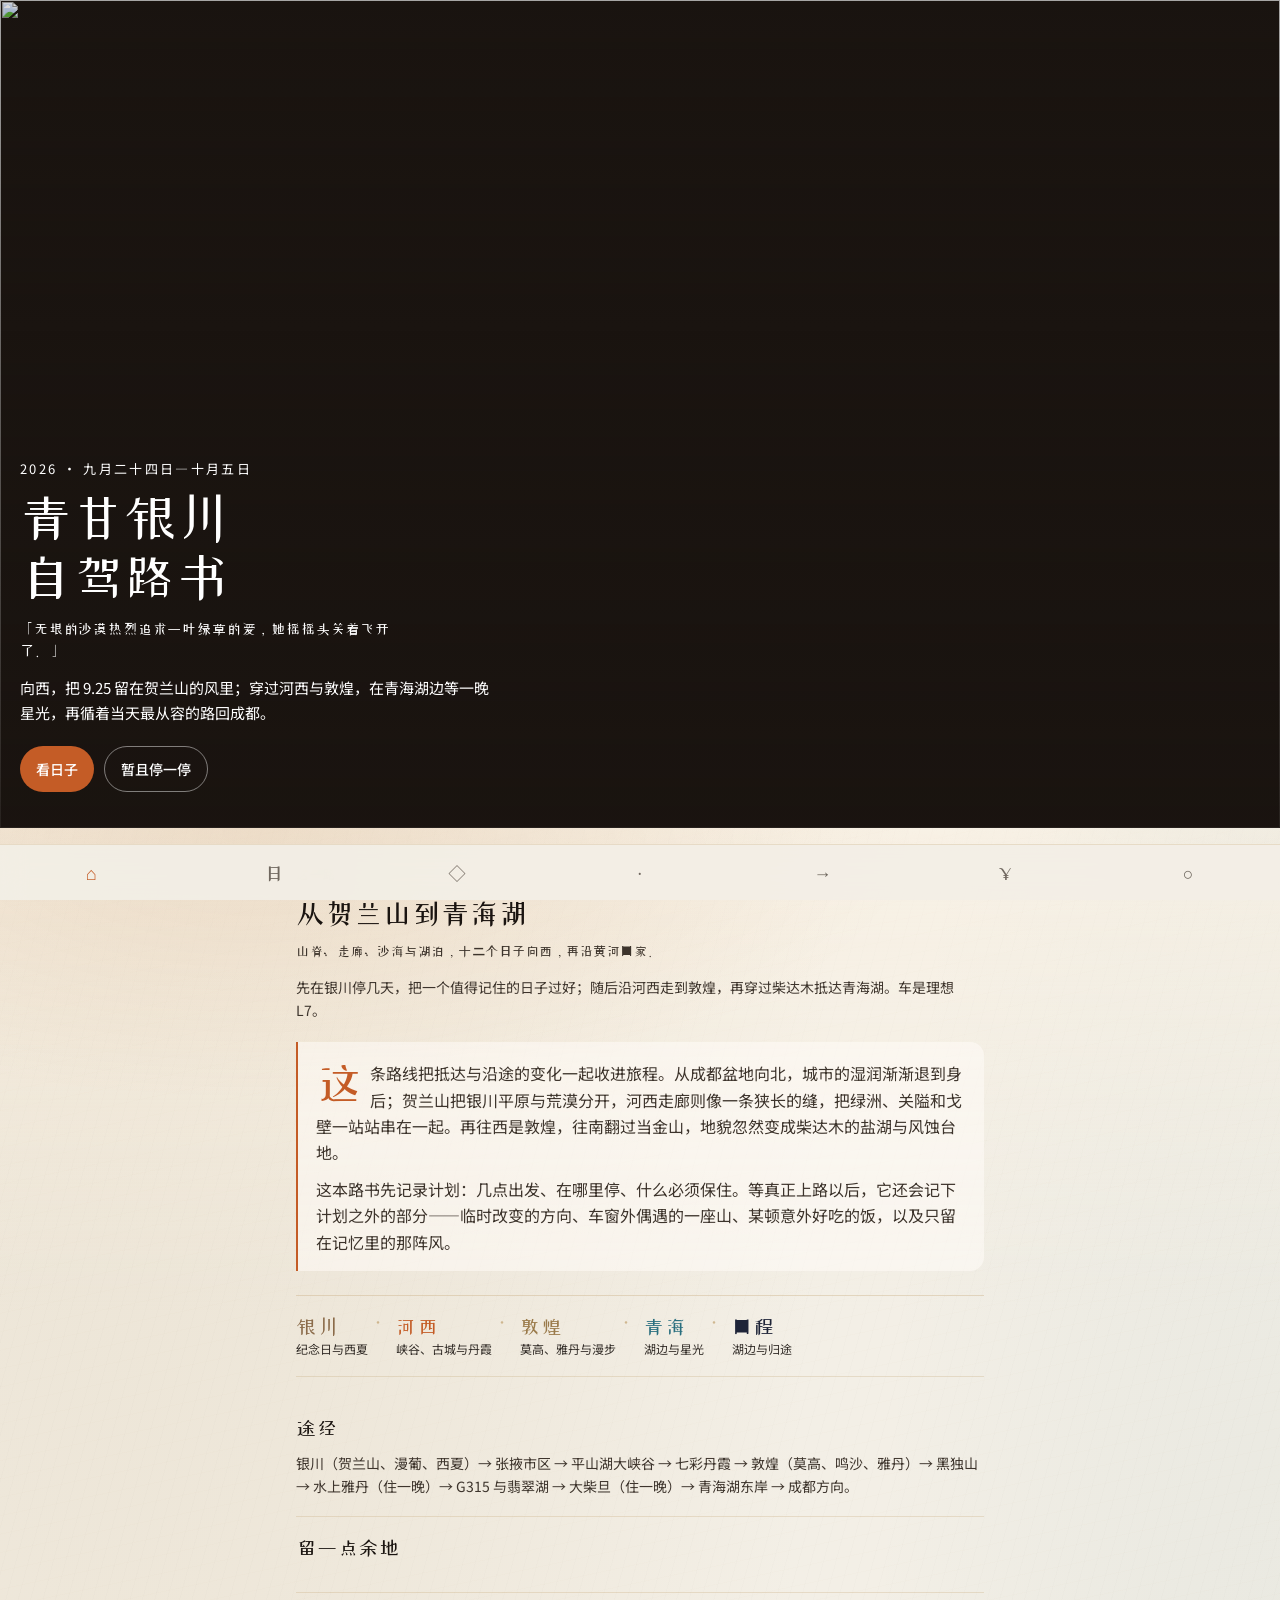
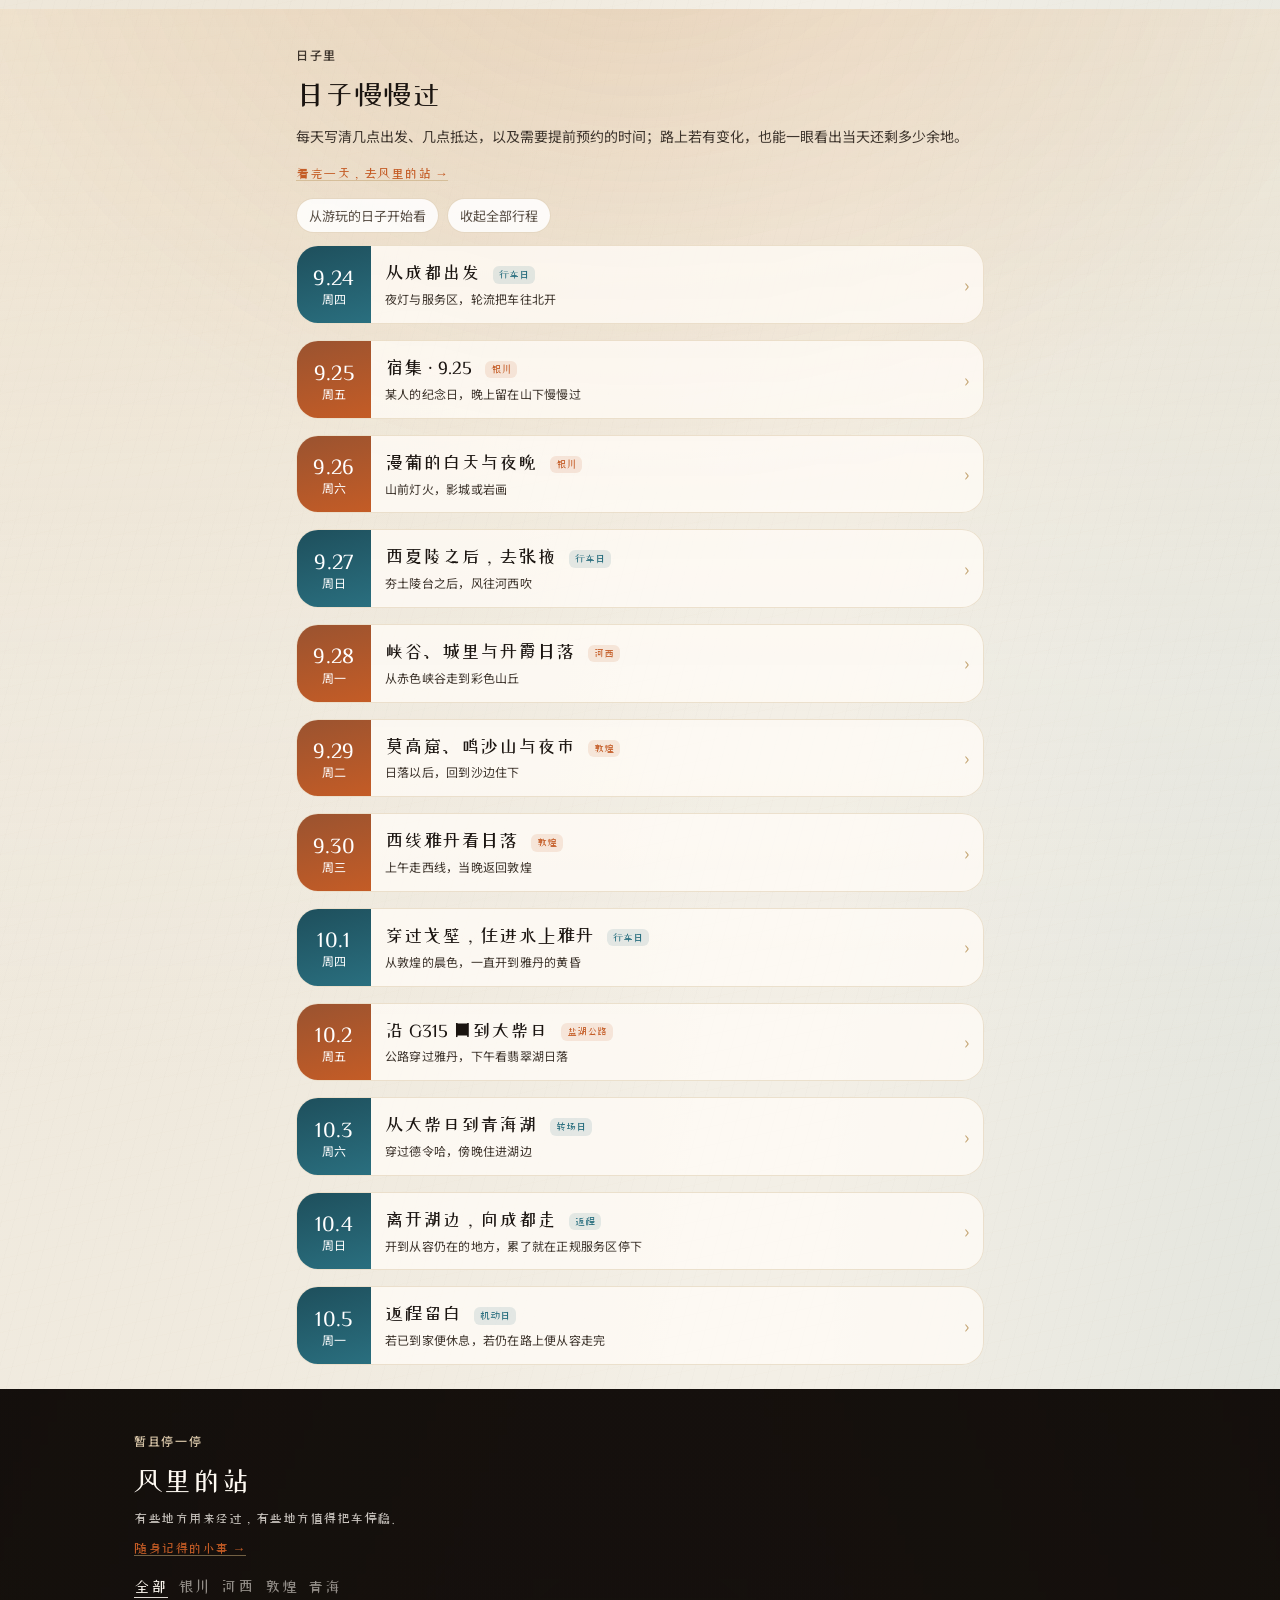
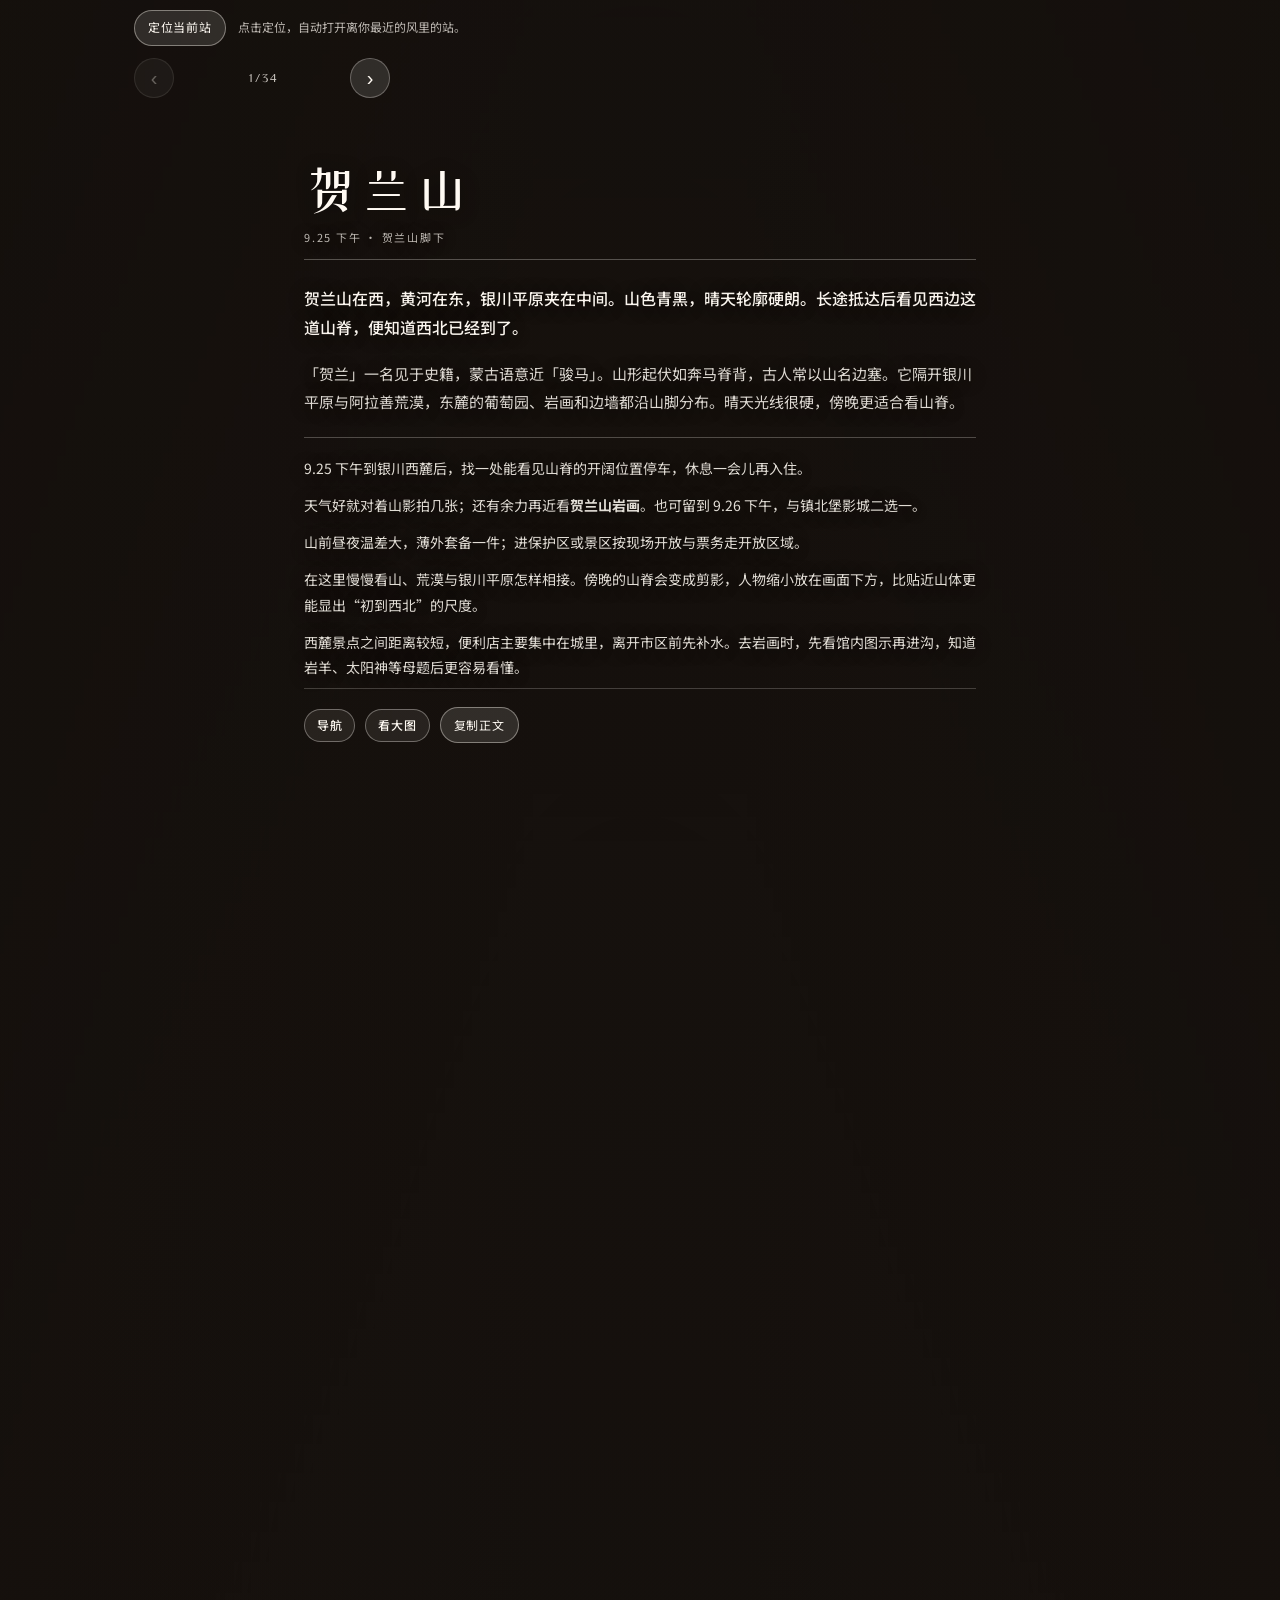
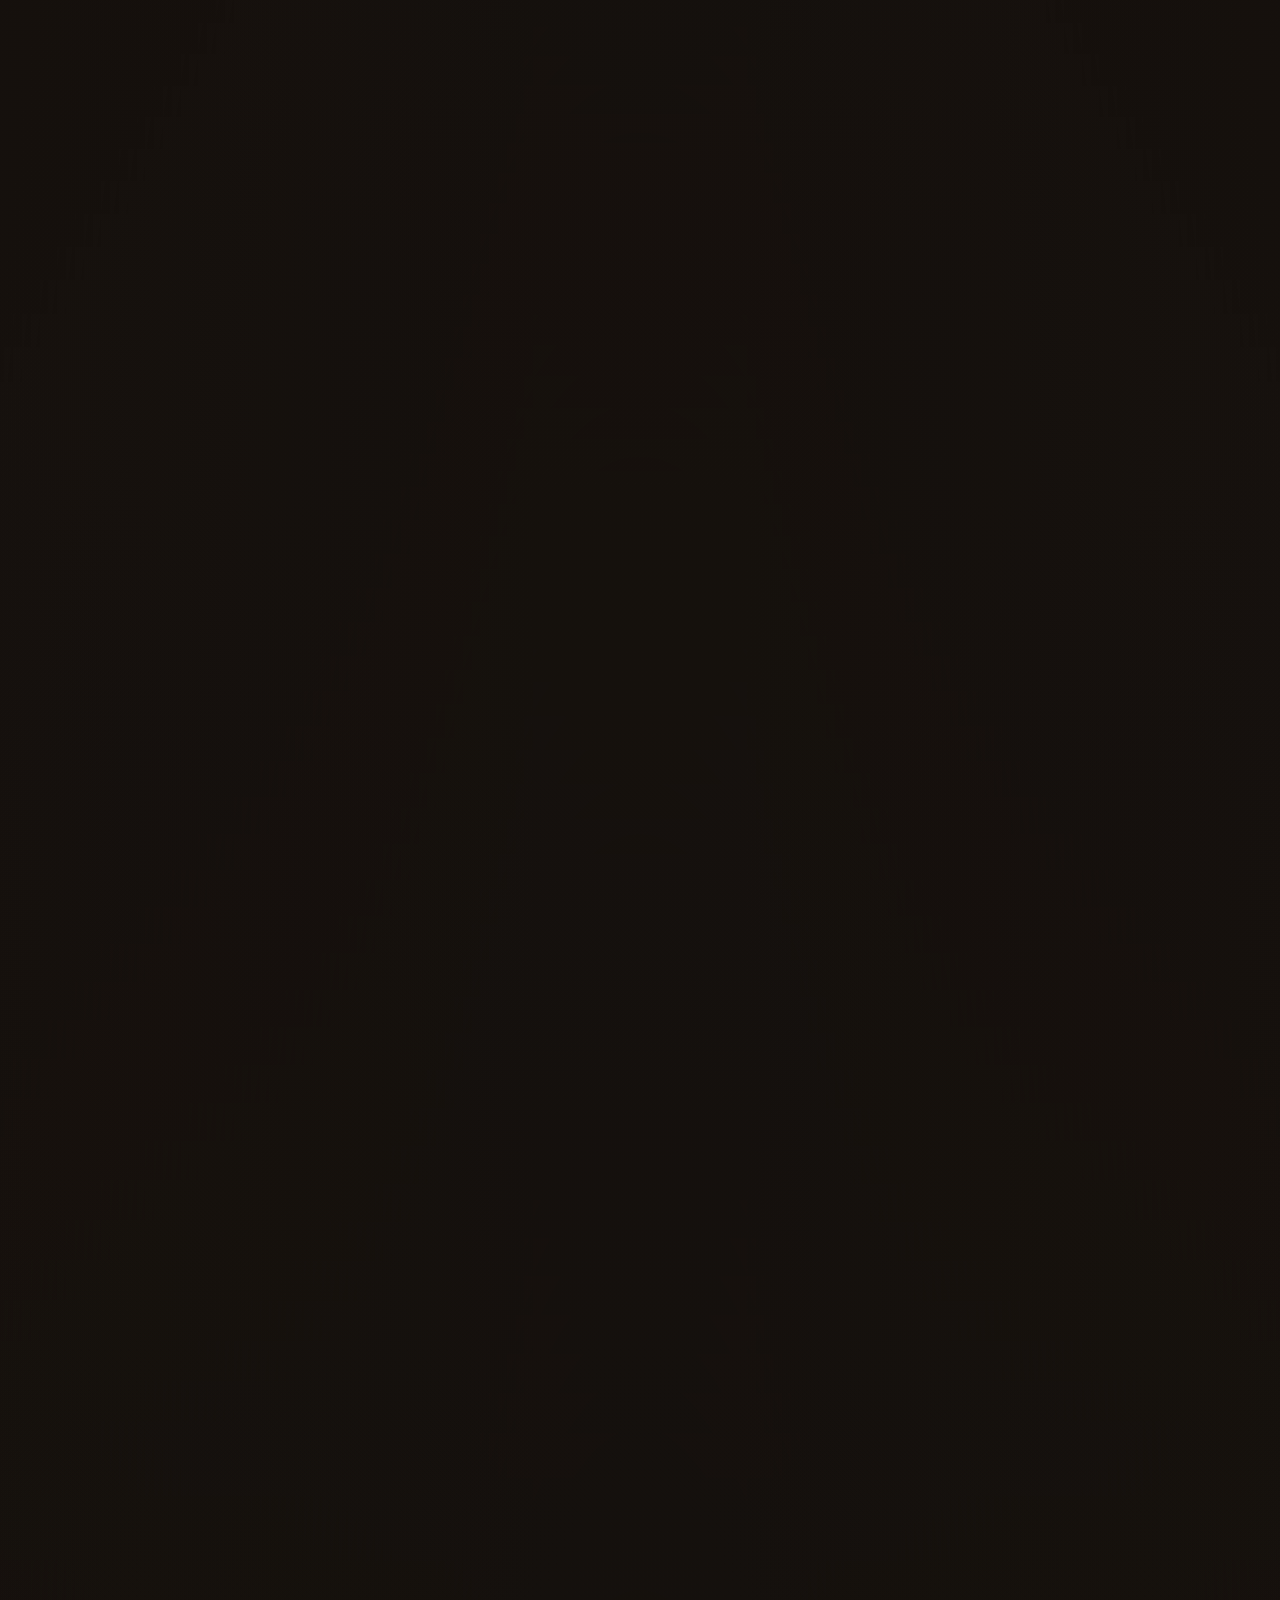
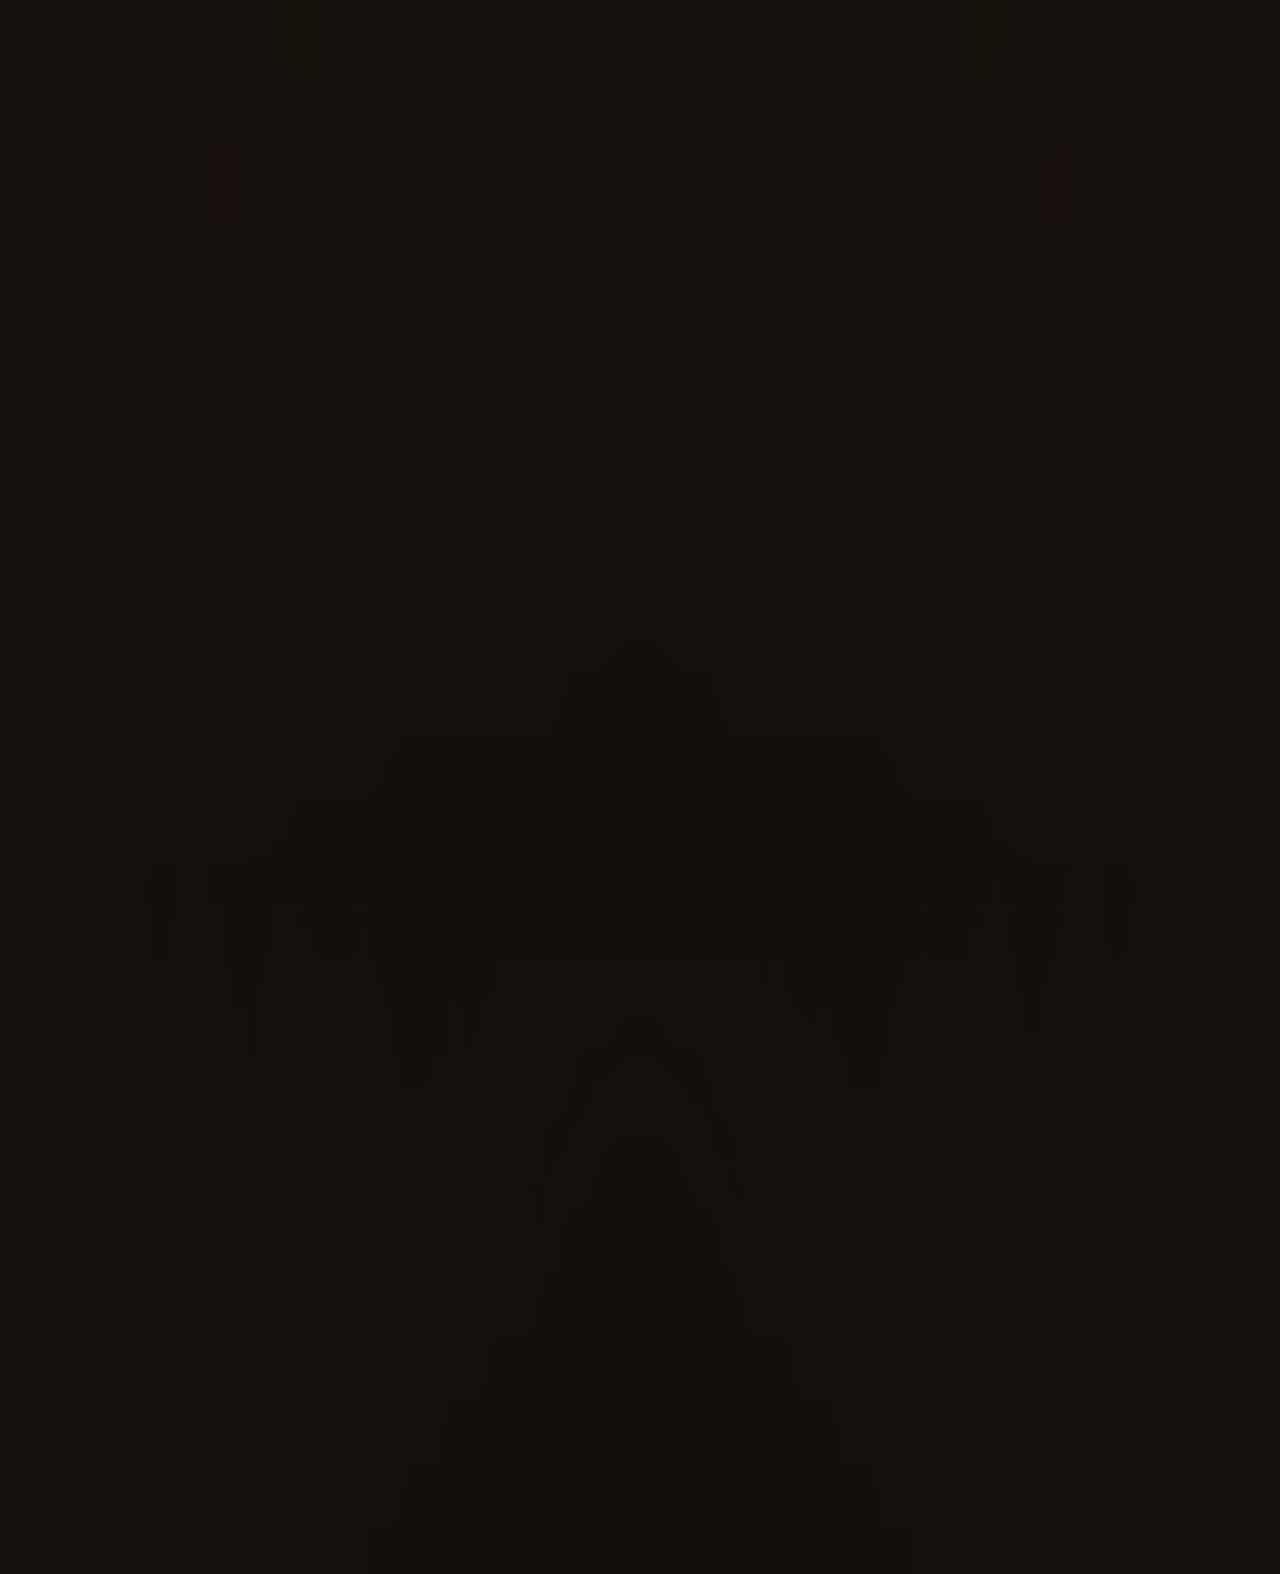
==== index.html @ 7f08f728 "Update Mogao schedule and nearby imagery" ====
<!DOCTYPE html>
<html lang="zh-CN">
<head>
  <meta charset="UTF-8" />
  <meta name="viewport" content="width=device-width, initial-scale=1, viewport-fit=cover" />
  <meta name="referrer" content="no-referrer" />
  <meta name="theme-color" content="#1a1410" />
  <meta name="apple-mobile-web-app-capable" content="yes" />
  <meta name="apple-mobile-web-app-status-bar-style" content="black-translucent" />
  <meta name="description" content="2026 成都往返 · 银川—河西—敦煌—青海自驾路书。9.25 留给贺兰山，一路向西到青海湖看星。" />
  <meta property="og:type" content="website" />
  <meta property="og:title" content="青甘银川 · 2026 自驾路书" />
  <meta property="og:description" content="9.25 留给贺兰山，穿过河西与敦煌，在青海湖等一晚星光。" />
  <meta property="og:image" content="https://upload.wikimedia.org/wikipedia/commons/thumb/c/c0/Qinghai_Lake.jpg/1280px-Qinghai_Lake.jpg" />
  <meta property="og:locale" content="zh_CN" />
  <meta name="twitter:card" content="summary_large_image" />
  <meta name="twitter:title" content="青甘银川 · 2026 自驾路书" />
  <meta name="twitter:description" content="9.25 留给贺兰山，穿过河西与敦煌，在青海湖等一晚星光。" />
  <meta name="twitter:image" content="https://upload.wikimedia.org/wikipedia/commons/thumb/c/c0/Qinghai_Lake.jpg/1280px-Qinghai_Lake.jpg" />
  <title>青甘银川 · 2026 自驾路书</title>
  <link rel="preconnect" href="https://fonts.googleapis.com" />
  <link rel="preconnect" href="https://fonts.gstatic.com" crossorigin />
  <link href="https://fonts.googleapis.com/css2?family=Noto+Sans+SC:wght@400;500;700&family=ZCOOL+XiaoWei&display=swap" rel="stylesheet" />
  <script src="scripts/amap-config.js"></script>
  <style>
    :root {
      --sand: #c4a574;
      --sand-light: #e8d5b5;
      --dusk: #c45c26;
      --ink: #1a1410;
      --ink-soft: #3d342c;
      --paper: #f3efe6;
      --paper-2: #e8e2d4;
      --lake: #2a6f7f;
      --night: #1e2438;
      --ok: #3d6b4f;
      --warn: #a65d2e;
      --card: rgba(255, 252, 247, 0.92);
      --shadow: 0 12px 40px rgba(26, 20, 16, 0.12);
      --radius: 18px;
      --nav-h: 56px;
      --safe-b: env(safe-area-inset-bottom, 0px);
    }
    * { box-sizing: border-box; }
    html { scroll-behavior: smooth; }
    body {
      margin: 0;
      font-family: "Noto Sans SC", system-ui, sans-serif;
      color: var(--ink);
      isolation: isolate;
      background-color: var(--paper);
      /* 纸基：细纤维 + 既有暖沙/湖青氛围，避免塑料平涂 */
      background-image:
        repeating-linear-gradient(
          105deg,
          transparent 0,
          transparent 11px,
          rgba(61, 52, 44, 0.012) 11px,
          rgba(61, 52, 44, 0.012) 12px
        ),
        repeating-linear-gradient(
          -12deg,
          transparent 0,
          transparent 17px,
          rgba(196, 165, 116, 0.018) 17px,
          rgba(196, 165, 116, 0.018) 18px
        ),
        radial-gradient(ellipse 120% 80% at 10% -10%, rgba(196,165,116,0.22), transparent 50%),
        radial-gradient(ellipse 80% 50% at 100% 20%, rgba(42,111,127,0.08), transparent 45%);
      line-height: 1.65;
      padding-bottom: calc(var(--nav-h) + var(--safe-b) + 16px);
    }
    /* 1) 极淡噪点纸感：固定层、不抢焦点、移动端低开销小瓦片 */
    body::before {
      content: "";
      position: fixed;
      inset: 0;
      z-index: 0;
      pointer-events: none;
      opacity: 0.045;
      background-image: url("data:image/svg+xml,%3Csvg xmlns='http://www.w3.org/2000/svg' width='160' height='160'%3E%3Cfilter id='n'%3E%3CfeTurbulence type='fractalNoise' baseFrequency='0.9' numOctaves='3' stitchTiles='stitch'/%3E%3CfeColorMatrix type='saturate' values='0'/%3E%3C/filter%3E%3Crect width='100%25' height='100%25' filter='url(%23n)' opacity='0.55'/%3E%3C/svg%3E");
      background-repeat: repeat;
      background-size: 160px 160px;
    }
    /* 3) 宽屏侧缘：左暖沙 / 右冷青，中间阅读区保持干净 */
    body::after {
      content: "";
      position: fixed;
      inset: 0;
      z-index: 0;
      pointer-events: none;
      opacity: 0;
      background:
        radial-gradient(ellipse 38% 72% at 0% 42%, rgba(196, 165, 116, 0.16), transparent 72%),
        radial-gradient(ellipse 36% 68% at 100% 58%, rgba(42, 111, 127, 0.11), transparent 72%);
      transition: opacity 0.25s ease;
    }
    @media (min-width: 1100px) {
      body::after { opacity: 1; }
    }
    @media (min-width: 1400px) {
      body::after {
        background:
          radial-gradient(ellipse 34% 70% at 0% 40%, rgba(196, 165, 116, 0.2), transparent 74%),
          radial-gradient(ellipse 32% 66% at 100% 56%, rgba(42, 111, 127, 0.14), transparent 74%);
      }
    }
    .hero, main, footer {
      position: relative;
      z-index: 1;
    }
    img { max-width: 100%; display: block; }
    a { color: var(--lake); text-decoration: none; }
    a:active { opacity: 0.75; }

    .hero {
      position: relative;
      isolation: isolate;
      min-height: 92vh;
      min-height: 92dvh;
      display: flex;
      flex-direction: column;
      justify-content: flex-end;
      padding: 28px 20px 36px;
      color: #fff;
      background: #1a1410;
      overflow: hidden;
    }
    .hero-bg {
      position: absolute;
      inset: 0;
      z-index: 0;
      width: 100%;
      height: 100%;
      object-fit: cover;
      object-position: center;
      transform-origin: center center;
    }
    video.hero-bg { background: #1a1410; }
    .hero::after {
      content: "";
      position: absolute;
      inset: 0;
      z-index: 1;
      pointer-events: none;
      background: linear-gradient(180deg, rgba(26,20,16,0.15) 0%, rgba(26,20,16,0.55) 45%, rgba(26,20,16,0.92) 100%);
    }
    .hero > *:not(.hero-bg) { position: relative; z-index: 2; }
    .hero-kicker {
      font-size: 13px;
      letter-spacing: 0.18em;
      text-transform: uppercase;
      opacity: 0.85;
      margin-bottom: 10px;
    }
    .hero h1 {
      font-family: "ZCOOL XiaoWei", serif;
      font-size: clamp(2.2rem, 9vw, 3.2rem);
      font-weight: 400;
      line-height: 1.15;
      margin: 0 0 12px;
    }
    .hero-verse {
      font-family: "ZCOOL XiaoWei", serif;
      font-size: 14px;
      letter-spacing: 0.06em;
      opacity: 0.78;
      max-width: 28em;
      line-height: 1.55;
      margin: 0 0 14px;
    }
    .hero-lead {
      font-size: 15px;
      opacity: 0.92;
      max-width: 32em;
      margin: 0 0 20px;
    }
    .hero-meta {
      display: flex;
      flex-wrap: wrap;
      gap: 8px;
      margin-bottom: 18px;
    }
    .chip {
      display: inline-flex;
      align-items: center;
      gap: 6px;
      padding: 6px 12px;
      border-radius: 999px;
      background: rgba(255,255,255,0.14);
      border: 1px solid rgba(255,255,255,0.22);
      font-size: 12px;
      backdrop-filter: blur(8px);
    }
    .btn-row { display: flex; flex-wrap: wrap; gap: 10px; }
    .btn {
      display: inline-flex;
      align-items: center;
      justify-content: center;
      gap: 6px;
      padding: 12px 16px;
      border-radius: 999px;
      font-size: 14px;
      font-weight: 500;
      line-height: 1.45;
      text-align: center;
      white-space: normal;
      border: none;
      cursor: pointer;
      text-decoration: none;
      color: var(--ink);
      background: var(--sand-light);
    }
    .btn-primary { background: var(--dusk); color: #fff; }
    .btn-ghost {
      background: transparent;
      color: #fff;
      border: 1px solid rgba(255,255,255,0.45);
    }
    .btn-map {
      background: linear-gradient(135deg, #2a6f7f, #1e4f5c);
      color: #fff;
    }
    .btn-sm {
      padding: 9px 12px;
      font-size: 13px;
      line-height: 1.5;
    }

    .wrap { width: min(720px, 100%); margin: 0 auto; padding: 0 16px; }

    section {
      padding: 36px 0 8px;
    }
    /* 光色叙事：银川暖 → 河西／柴达木硬冷 → 青海湖夜墨蓝 */
    #overview {
      background:
        radial-gradient(ellipse 90% 60% at 20% 0%, rgba(196, 140, 90, 0.16), transparent 58%),
        linear-gradient(180deg, rgba(255, 244, 228, 0.45) 0%, transparent 62%);
    }
    #days {
      background:
        radial-gradient(ellipse 95% 70% at 50% -8%, rgba(196, 140, 90, 0.22), transparent 62%),
        linear-gradient(180deg, rgba(242, 220, 188, 0.32) 0%, rgba(243, 239, 230, 0.1) 48%, transparent 78%);
    }
    #route {
      background:
        radial-gradient(ellipse 88% 62% at 50% -4%, rgba(90, 110, 118, 0.18), transparent 58%),
        linear-gradient(180deg, rgba(214, 222, 224, 0.5) 0%, rgba(232, 228, 220, 0.18) 46%, transparent 82%);
    }
    #budget {
      background:
        radial-gradient(ellipse 80% 50% at 80% 0%, rgba(42, 111, 127, 0.08), transparent 55%),
        linear-gradient(180deg, rgba(228, 232, 230, 0.35) 0%, transparent 70%);
    }
    #todo {
      background:
        radial-gradient(ellipse 100% 70% at 50% 0%, rgba(30, 36, 56, 0.1), transparent 60%),
        linear-gradient(180deg, rgba(232, 234, 240, 0.55) 0%, rgba(243, 239, 230, 0.2) 55%, transparent 100%);
    }
    /* #spots stage styles live with .spot-stage */
    #extras {
      background:
        radial-gradient(ellipse 70% 48% at 72% 0%, rgba(42, 111, 127, 0.1), transparent 55%),
        radial-gradient(ellipse 60% 40% at 12% 20%, rgba(196, 140, 90, 0.08), transparent 50%),
        linear-gradient(180deg, transparent 0%, rgba(232, 226, 214, 0.28) 60%, transparent 100%);
    }
    .section-label {
      font-size: 12px;
      letter-spacing: 0.14em;
      color: var(--ink-soft);
      margin-bottom: 6px;
      font-weight: 500;
      opacity: 0.85;
    }
    h2 {
      font-family: "ZCOOL XiaoWei", serif;
      font-size: 1.75rem;
      font-weight: 400;
      margin: 0 0 8px;
    }
    .section-verse {
      font-family: "ZCOOL XiaoWei", serif;
      font-size: 13px;
      letter-spacing: 0.04em;
      color: var(--ink-soft);
      opacity: 0.88;
      line-height: 1.55;
      max-width: 32em;
      margin: -2px 0 14px;
    }
    .section-desc {
      color: var(--ink-soft);
      font-size: 14px;
      margin: 0 0 20px;
    }
    .verse-aside {
      font-family: "ZCOOL XiaoWei", serif;
      font-size: 13px;
      color: var(--ink-soft);
      letter-spacing: 0.04em;
      opacity: 0.82;
      margin: 18px 0 0;
      text-align: center;
    }

    .layer {
      background: var(--card);
      border: 1px solid rgba(196,165,116,0.35);
      border-radius: var(--radius);
      padding: 16px;
      margin-bottom: 14px;
      box-shadow: var(--shadow);
    }
    .layer h3 {
      margin: 0 0 8px;
      font-size: 16px;
    }
    .layer p { margin: 0 0 10px; font-size: 14px; color: var(--ink-soft); }
    .layer p:last-child { margin-bottom: 0; }

    .route-strip {
      display: flex;
      gap: 6px;
      overflow-x: auto;
      padding: 4px 0 10px;
      margin-bottom: 16px;
      -webkit-overflow-scrolling: touch;
      scrollbar-width: none;
      align-items: stretch;
    }
    .route-strip::-webkit-scrollbar { display: none; }
    .route-node {
      flex: 0 0 auto;
      min-width: 112px;
      padding: 14px 14px 12px;
      border-radius: 16px;
      background: linear-gradient(165deg, #fffaf3, var(--paper-2));
      border: 1px solid rgba(196,165,116,0.35);
      font-size: 13px;
    }
    .route-node strong {
      display: block;
      font-family: "ZCOOL XiaoWei", serif;
      font-size: 1.05rem;
      font-weight: 400;
      margin-bottom: 6px;
      letter-spacing: 0.04em;
    }
    .route-node span { color: var(--ink-soft); font-size: 12px; line-height: 1.4; }
    .route-strip .arrow {
      align-self: center;
      color: rgba(196, 165, 116, 0.85);
      font-size: 14px;
      padding: 0 2px;
      opacity: 0.9;
    }
    .arrow {
      flex: 0 0 auto;
      align-self: center;
      color: var(--sand);
      font-size: 18px;
    }
    /* 窄屏：卡片横滑改为可换行城市 chips，只保留城市名 */
    @media (max-width: 560px) {
      .route-strip {
        flex-wrap: wrap;
        gap: 8px 6px;
        overflow: visible;
        padding-bottom: 2px;
        margin-bottom: 12px;
      }
      .route-strip .arrow {
        display: none;
      }
      .route-node {
        flex: 0 0 auto;
        min-width: 0;
        padding: 7px 12px 7px 28px;
        border-radius: 999px;
        font-size: 13px;
        line-height: 1.3;
      }
      .route-node strong {
        display: inline;
        font-size: 13px;
        margin: 0;
        font-weight: 600;
      }
      .route-node span { display: none; }
    }

    table {
      width: 100%;
      border-collapse: collapse;
      font-size: 13px;
      background: #fff;
      border-radius: 14px;
      overflow: hidden;
      border: 1px solid rgba(196,165,116,0.35);
    }
    th, td {
      padding: 10px 8px;
      text-align: left;
      border-bottom: 1px solid rgba(196,165,116,0.25);
      vertical-align: top;
    }
    th { background: var(--paper-2); font-weight: 600; font-size: 12px; }
    tr:last-child td { border-bottom: none; }
    .money { font-variant-numeric: tabular-nums; white-space: nowrap; }

    /* 安排：杂志感时间块，无侧轴线 */
    details.day {
      position: relative;
      z-index: 1;
      background: transparent;
      border: none;
      border-radius: 22px;
      margin-bottom: 16px;
      overflow: hidden;
      box-shadow: none;
      scroll-margin-top: 12px;
    }
    details.day[open] {
      background: rgba(255, 250, 243, 0.55);
      box-shadow: none;
      border: 1px solid rgba(196, 165, 116, 0.22);
      border-left: 3px solid rgba(196, 92, 38, 0.55);
    }
    details.day > summary {
      list-style: none;
      cursor: pointer;
      padding: 0;
      display: grid;
      grid-template-columns: 74px 1fr auto;
      gap: 0;
      align-items: stretch;
      background: rgba(255, 252, 247, 0.78);
      border: 1px solid rgba(196, 165, 116, 0.3);
      border-radius: 22px;
      overflow: hidden;
    }
    details.day[open] > summary {
      border-radius: 22px 22px 0 0;
      border-bottom-color: transparent;
      background: #fffaf3;
    }
    details.day > summary::-webkit-details-marker { display: none; }
    .day-date {
      background: linear-gradient(165deg, #2c2620, #1a1410);
      color: #fff;
      text-align: center;
      padding: 16px 6px;
      border-radius: 0;
      font-size: 12px;
      line-height: 1.3;
      display: flex;
      flex-direction: column;
      justify-content: center;
      letter-spacing: 0.04em;
    }
    details.day:has(.day-kind.play) .day-date {
      background: linear-gradient(165deg, #9a5330, #c45c26);
    }
    details.day:has(.day-kind.drive) .day-date {
      background: linear-gradient(165deg, #1e4f5c, #2a6f7f);
    }
    .day-date b {
      display: block;
      font-family: "ZCOOL XiaoWei", serif;
      font-size: 1.35rem;
      font-weight: 400;
      letter-spacing: 0.02em;
    }
    details.day > summary > div:nth-child(2) {
      padding: 14px 12px 14px 14px;
    }
    .day-title {
      font-family: "ZCOOL XiaoWei", serif;
      font-weight: 400;
      font-size: 1.15rem;
      line-height: 1.35;
    }
    .day-sub {
      font-size: 12px;
      color: var(--ink-soft);
      margin-top: 4px;
      letter-spacing: 0.02em;
    }
    .chev {
      color: var(--sand);
      transition: transform .2s;
      padding: 0 14px;
      display: flex;
      align-items: center;
      font-size: 18px;
    }
    details.day[open] .chev { transform: rotate(90deg); }
    /* 兜底：部分内置浏览器对 details 收起支持不完整 */
    details.day:not([open]) > *:not(summary) { display: none !important; }
    .day-body {
      padding: 0 16px 18px;
      border-top: none;
    }
    .day-cover {
      position: relative;
      margin: 0 -16px 14px;
      height: 200px;
      overflow: hidden;
      background-color: var(--paper-2);
      background-image: linear-gradient(160deg, var(--paper-2), var(--sand-light));
      background-size: cover;
      background-position: center;
      cursor: default;
    }
    .day-cover > img,
    .day-cover > video {
      width: 100%;
      height: 100%;
      object-fit: cover;
      display: block;
    }
    .day-cover > img {
      opacity: 0;
      transition: opacity 0.22s ease;
    }
    .day-cover[data-media="photo"] > img {
      animation: mediaBreathe 16s ease-in-out infinite;
      transform-origin: center center;
      will-change: transform;
    }
    .day-cover:has(> video),
    .spot-img:has(> video) {
      height: auto;
      min-height: 200px;
      background: #17130f;
      cursor: default;
    }
    .day-cover[data-media="live"] > video,
    .day-cover[data-media="video"] > video {
      animation: none !important;
      transform: none !important;
    }
    .day-cover > video,
    .spot-img > video {
      width: 100%;
      max-height: min(68vh, 720px);
      aspect-ratio: 16 / 9;
      object-fit: contain;
      display: block;
      background: #17130f;
    }
    .day-cover[data-caption]::before,
    .spot-img[data-caption]::before {
      content: attr(data-caption);
      position: absolute;
      z-index: 3;
      left: 12px;
      bottom: 10px;
      max-width: calc(100% - 24px);
      padding: 4px 8px;
      color: rgba(255,255,255,.9);
      background: rgba(26,20,16,.48);
      border: 1px solid rgba(255,255,255,.16);
      border-radius: 999px;
      backdrop-filter: blur(6px);
      font-size: 10px;
      line-height: 1.35;
      letter-spacing: .06em;
      pointer-events: none;
    }
    .day-cover.is-img-ready > img,
    .spot-img.is-img-ready > img {
      opacity: 1;
    }
    /* 加载失败：固定色块 + 极短提示 */
    .day-cover.is-img-failed,
    .spot-img.is-img-failed {
      background-image: linear-gradient(160deg, var(--paper-2), var(--sand-light)) !important;
      background-color: var(--paper-2);
    }
    .day-cover.is-img-failed > img,
    .spot-img.is-img-failed > img {
      opacity: 0;
      position: absolute;
      inset: 0;
      width: 100%;
      height: 100%;
    }
    .day-cover.is-img-failed::after,
    .spot-img.is-img-failed::after {
      content: "图片加载异常，请检查网络后刷新";
      position: absolute;
      inset: 0;
      display: flex;
      align-items: center;
      justify-content: center;
      padding: 16px;
      text-align: center;
      font-size: 12px;
      color: var(--ink-soft);
      letter-spacing: 0.12em;
      pointer-events: none;
    }
    .day-cover:focus-visible,
    .spot-img:focus-visible {
      outline: 2px solid var(--dusk);
      outline-offset: 2px;
    }
    .day-body ul { margin: 8px 0; padding-left: 1.15em; font-size: 14px; }
    .day-body li { margin: 4px 0; }
    .tag-row { display: flex; flex-wrap: wrap; gap: 6px; margin: 10px 0; }
    .tag {
      font-size: 11px;
      padding: 4px 8px;
      border-radius: 999px;
      background: var(--paper-2);
      color: var(--ink-soft);
    }
    .tag.hot { background: rgba(196,92,38,0.12); color: var(--dusk); }
    .tag.ok { background: rgba(61,107,79,0.12); color: var(--ok); }


    /* —— 停靠舞台：横滑 + 全幅换景 —— */
    .visually-hidden {
      position: absolute;
      width: 1px; height: 1px;
      padding: 0; margin: -1px;
      overflow: hidden; clip: rect(0,0,0,0);
      white-space: nowrap; border: 0;
    }
    #spots.spot-stage {
      position: relative;
      isolation: isolate;
      padding: 42px 0 58px;
      min-height: min(92vh, 860px);
      overflow: hidden;
      color: #fffaf3;
      background: #1a1410;
    }
    #spots.spot-stage .section-label {
      color: var(--sand-light);
      opacity: 0.9;
      font-weight: 500;
    }
    #spots.spot-stage h2 { color: #fffaf3; }
    #spots.spot-stage .section-verse,
    #spots.spot-stage .section-desc {
      color: rgba(255, 250, 243, 0.78);
    }
    .spot-stage-bg {
      position: absolute;
      inset: -8%;
      z-index: 0;
      pointer-events: none;
      transform-origin: center center;
      animation: bgBreathe 20s ease-in-out infinite;
      will-change: transform;
    }
    .spot-stage-bg-layer {
      position: absolute;
      inset: 0;
      background-color: #1a1410;
      background-size: cover;
      background-position: center;
      opacity: 0;
      transition: opacity 0.55s ease;
      will-change: opacity;
    }
    .spot-stage-bg-layer.is-active {
      opacity: 1;
    }
    .spot-stage-bg.is-video { animation: none; transform: none; inset: 0; }
    .spot-stage-video {
      position: absolute;
      inset: 0;
      z-index: 0;
      width: 100%;
      height: 100%;
      object-fit: cover;
      background: #1a1410;
      opacity: 0;
      transition: opacity .45s ease;
      pointer-events: none;
    }
    .spot-stage-video.is-active { opacity: 1; }
    .spot-stage-bg.is-video .spot-stage-bg-layer { opacity: 0; }
    .spot-stage-veil {
      position: absolute;
      inset: 0;
      z-index: 0;
      pointer-events: none;
      background:
        linear-gradient(180deg, rgba(18,14,11,0.56) 0%, rgba(18,14,11,0.24) 34%, rgba(18,14,11,0.45) 70%, rgba(18,14,11,0.78) 100%),
        radial-gradient(ellipse 76% 70% at 50% 56%, rgba(12,10,8,0.40), transparent 82%),
        linear-gradient(90deg, rgba(18,14,11,0.24) 0%, transparent 42%, transparent 58%, rgba(18,14,11,0.24) 100%);
    }
    /* 换景时淡白盖住，避免缩放/切图跳变 */
    .spot-stage-wash {
      position: absolute;
      inset: 0;
      z-index: 0;
      pointer-events: none;
      opacity: 0;
      background:
        radial-gradient(ellipse 85% 70% at 50% 42%, rgba(255, 252, 247, 0.92), rgba(255, 252, 247, 0.55) 58%, rgba(255, 252, 247, 0.18) 100%);
      transition: opacity 0.32s ease;
    }
    .spot-stage-wash.is-on {
      opacity: 1;
    }
    .spot-stage-ui {
      position: relative;
      z-index: 1;
      width: min(1080px, 100%);
      padding-inline: clamp(16px, 3vw, 34px);
    }
    .spot-regions {
      display: flex;
      gap: 10px;
      overflow-x: auto;
      margin: 2px 0 4px;
      padding: 2px 0 8px;
      -webkit-overflow-scrolling: touch;
      scrollbar-width: none;
    }
    .spot-regions::-webkit-scrollbar { display: none; }
    .spot-region {
      flex: 0 0 auto;
      margin: 0;
      padding: 0;
      border: 0;
      background: none;
      color: rgba(255, 250, 243, 0.55);
      font-family: "ZCOOL XiaoWei", serif;
      font-size: 15px;
      letter-spacing: 0.12em;
      line-height: 1.4;
      cursor: pointer;
      white-space: nowrap;
      border-bottom: 1px solid transparent;
    }
    .spot-region.on {
      color: #fffaf3;
      border-bottom-color: rgba(255, 250, 243, 0.85);
    }
    .spot-location {
      display: flex;
      flex-wrap: wrap;
      align-items: center;
      gap: 8px 12px;
      margin: 0 0 12px;
    }
    .spot-location button,
    #spots.spot-stage .spot-copy-btn {
      display: inline-flex;
      align-items: center;
      justify-content: center;
      min-height: 36px;
      padding: 7px 13px;
      border: 1px solid rgba(255, 250, 243, 0.4);
      border-radius: 999px;
      background: rgba(255, 250, 243, 0.12);
      color: #fffaf3;
      font: inherit;
      font-size: 12px;
      letter-spacing: 0.06em;
      line-height: 1.4;
      cursor: pointer;
    }
    .spot-location button:disabled { opacity: 0.58; cursor: wait; }
    .spot-location-status {
      flex: 1 1 230px;
      margin: 0;
      color: rgba(255, 250, 243, 0.72);
      font-size: 12px;
      line-height: 1.55;
    }
    .spot-pager {
      display: grid;
      grid-template-columns: 44px 1fr 44px;
      align-items: center;
      gap: 12px;
      width: min(260px, 100%);
      margin: 10px 0 18px;
    }
    .spot-pager-btn {
      width: 40px;
      height: 40px;
      border: 1px solid rgba(255,252,247,0.28);
      border-radius: 50%;
      background: rgba(255,252,247,0.12);
      color: #fffaf3;
      font-size: 20px;
      line-height: 1;
      cursor: pointer;
      padding: 0;
    }
    .spot-pager-btn:disabled {
      opacity: 0.35;
      cursor: default;
    }
    .spot-pager-btn:active:not(:disabled) { background: rgba(255,252,247,0.22); }
    .spot-dots {
      display: none;
    }
    .spot-dots::-webkit-scrollbar { display: none; }
    .spot-dots button {
      flex: 0 0 auto;
      width: 9px;
      height: 9px;
      padding: 0;
      margin: 6px 3px;
      border: 0;
      border-radius: 999px;
      background: rgba(255,252,247,0.42);
      cursor: pointer;
      transition: width 0.2s ease, background-color 0.2s ease;
    }
    .spot-dots button.on {
      width: 24px;
      background: #fffaf3;
    }
    .spot-count {
      grid-column: 2;
      grid-row: 1;
      justify-self: center;
      margin: 0;
      font-size: 12px;
      letter-spacing: 0.18em;
      color: rgba(255,250,243,0.78);
      font-variant-numeric: tabular-nums;
      font-family: "ZCOOL XiaoWei", serif;
    }
    .spot-swipe-hint {
      display: none;
      margin: -8px 0 14px;
      text-align: center;
      color: rgba(255, 250, 243, 0.58);
      font-size: 11px;
      letter-spacing: 0.16em;
    }
    #spotPrev { grid-column: 1; grid-row: 1; }
    #spotNext { grid-column: 3; grid-row: 1; }
    @media (hover: none) and (pointer: coarse) {
      .spot-pager { margin-inline: auto; }
      .spot-swipe-hint { display: block; }
    }
    .spot-carousel {
      display: flex;
      align-items: flex-start;
      gap: 0;
      overflow-x: auto;
      scroll-snap-type: x mandatory;
      scroll-padding-inline: 0;
      padding: 2px 0 8px;
      margin: 0;
      -webkit-overflow-scrolling: touch;
      touch-action: pan-x pan-y pinch-zoom;
      overscroll-behavior-inline: contain;
      scrollbar-width: none;
      outline: none;
    }
    .spot-carousel::-webkit-scrollbar { display: none; }
    .spot-slide {
      flex: 0 0 100%;
      width: 100%;
      max-width: 100%;
      min-width: 0;
      display: grid;
      grid-template-columns: minmax(0, 1fr);
      justify-items: center;
      scroll-snap-align: start;
      scroll-snap-stop: always;
      box-sizing: border-box;
      padding: 0 2px;
      height: 100%;
      align-self: stretch;
      position: relative;
    }
    .spot-slide[hidden] { display: none !important; }
    .spot-slide-card {
      position: relative;
      width: min(760px, 100%);
      max-width: 100%;
      min-width: 0;
      margin-inline: auto;
      background: transparent;
      color: #fffaf3;
      border: 0;
      border-radius: 0;
      box-shadow: none;
      backdrop-filter: none;
      -webkit-backdrop-filter: none;
      min-height: 0;
      padding: clamp(26px, 4vw, 42px) clamp(14px, 4.5vw, 44px) 30px;
      display: flex;
      flex-direction: column;
      cursor: default;
      text-shadow: 0 2px 18px rgba(0, 0, 0, 0.48);
      height: 100%;
      box-sizing: border-box;
      overflow-y: auto;
      overscroll-behavior-y: contain;
      scrollbar-width: thin;
      scrollbar-color: rgba(255, 250, 243, 0.45) transparent;
      touch-action: pan-y;
      padding-bottom: 46px;
    }
    .spot-slide.has-scroll-more::after {
      content: "向下滑动看更多";
      position: absolute;
      z-index: 4;
      left: 50%;
      bottom: 12px;
      transform: translateX(-50%);
      padding: 5px 12px;
      border-radius: 999px;
      color: rgba(255, 250, 243, 0.82);
      background: rgba(25, 29, 28, 0.58);
      backdrop-filter: blur(6px);
      font-size: 11px;
      line-height: 1.3;
      letter-spacing: 0.08em;
      white-space: nowrap;
      pointer-events: none;
      transition: opacity .18s ease;
    }
    /* 文字直接留在全幅影像上，不再另铺一张矩形卡片。 */
    .spot-slide-card::before {
      content: none;
    }
    .spot-slide-card > * {
      position: relative;
      z-index: 1;
    }
    .spot-slide.is-current .spot-slide-card { box-shadow: none; }
    .spot-slide-card a { cursor: pointer; }
    .spot-slide-card > h3 {
      order: 1;
      margin: 0;
      max-width: none;
      font-family: "ZCOOL XiaoWei", serif;
      font-size: clamp(2.15rem, 5vw, 3.2rem);
      font-weight: 400;
      line-height: 1.16;
      letter-spacing: 0.08em;
      color: #fffaf3;
    }
    .spot-slide-card .spot-meta {
      order: 2;
      position: static;
      margin: 10px 0 24px;
      padding-bottom: 12px;
      writing-mode: horizontal-tb;
      font-size: 11px;
      letter-spacing: 0.16em;
      color: rgba(255, 250, 243, 0.72);
      line-height: 1.6;
      max-height: none;
      overflow: visible;
      border-bottom: 1px solid rgba(255, 250, 243, 0.28);
    }
    .spot-slide-card .spot-teaser {
      order: 3;
      margin: 0 0 18px;
      max-width: none;
      font-size: 16px;
      line-height: 1.82;
      color: rgba(255, 250, 243, 0.98);
      font-weight: 500;
    }
    .spot-slide-card > .spot-aside {
      order: 4;
      margin: 0 0 14px;
      max-width: none;
      padding: 0;
      border: 0;
      border-radius: 0;
      background: none;
      box-shadow: none;
      font-size: 15px;
      line-height: 1.9;
      color: rgba(255, 250, 243, 0.86);
      opacity: 1;
      text-shadow: inherit;
    }
    .spot-slide-card .spot-detail {
      order: 5;
      margin: 6px 0 0;
      max-width: none;
      padding: 18px 0 0;
      border: 0;
      border-top: 1px solid rgba(255, 250, 243, 0.25);
      font-size: 14px;
      line-height: 1.8;
      color: rgba(255, 250, 243, 0.88);
    }
    #spots .spot-slide-card .spot-detail ul {
      margin: 0;
      padding: 0 !important;
      list-style: none !important;
    }
    #spots .spot-slide-card .spot-detail li {
      display: block;
      margin: 9px 0;
      list-style: none !important;
    }
    #spots .spot-slide-card .spot-detail li::marker {
      content: "";
      font-size: 0;
    }
    .spot-slide-card .spot-prose p {
      margin: 0 0 12px;
      text-indent: 0;
      line-height: 1.8;
    }
    .spot-slide-card .spot-prose p:last-child { margin-bottom: 0; }
    .spot-slide-actions {
      order: 6;
      display: flex;
      flex-direction: row;
      flex-wrap: wrap;
      align-items: center;
      justify-content: flex-start;
      gap: 8px 10px;
      margin-top: 8px;
      padding-top: 18px;
      padding-right: 0;
      border-top: 1px solid rgba(255, 250, 243, 0.20);
    }
    #spots.spot-stage .spot-slide-actions .btn-map,
    #spots.spot-stage .spot-nav-link,
    #spots.spot-stage .spot-image-link {
      width: auto;
      display: inline-flex;
      align-items: center;
      justify-content: center;
      padding: 7px 12px;
      border: 1px solid rgba(255, 250, 243, 0.34);
      border-radius: 999px;
      background: rgba(255, 250, 243, 0.08) !important;
      color: #fffaf3 !important;
      font-family: inherit;
      font-size: 12px;
      font-weight: 500;
      letter-spacing: 0.06em;
      line-height: 1.4;
      text-shadow: none;
      box-shadow: none !important;
      transform: none !important;
      cursor: pointer;
    }
    #spots.spot-stage .spot-slide-actions .btn-map:active,
    #spots.spot-stage .spot-nav-link:active,
    #spots.spot-stage .spot-image-link:active {
      opacity: 0.75;
    }
    #spots.spot-stage .spot-slide-actions a[hidden] { display: none !important; }
    @media (max-width: 700px) {
      #spots.spot-stage {
        padding: 30px 0 42px;
        min-height: 0;
      }
      .spot-stage-ui { padding-inline: 12px; }
      .spot-stage-ui > .section-label,
      .spot-stage-ui > h2,
      .spot-stage-ui > .section-verse,
      .spot-stage-ui > .section-desc,
      .spot-stage-ui > .section-bridge,
      .spot-regions,
      .spot-pager { margin-left: 4px; margin-right: 4px; }
      .spot-pager { margin-inline: auto; }
      .spot-slide { padding: 0 2px; }
      .spot-slide-card {
        width: 100%;
        max-width: 100%;
        margin-inline: auto;
        padding: 26px 16px 46px;
        border-radius: 0;
        background: transparent;
      }
      .spot-slide-card > h3 {
        font-size: clamp(2rem, 10vw, 2.6rem);
        letter-spacing: 0.06em;
      }
      .spot-slide-card .spot-meta { margin-bottom: 20px; }
      .spot-slide-card .spot-teaser { font-size: 15.5px; line-height: 1.78; }
      .spot-slide-card > .spot-aside { font-size: 14.5px; line-height: 1.84; }
      .spot-slide-card .spot-detail { font-size: 13.5px; line-height: 1.76; }
      .spot-slide-card .spot-prose p { line-height: 1.76; }
    }
    @media (prefers-reduced-motion: reduce) {
      .spot-stage-bg,
      .spot-stage-bg-layer,
      .spot-stage-bg-layer.is-active,
      .route-fullmap::before {
        animation: none !important;
        transform: none !important;
      }
      .spot-stage-wash {
        transition: none !important;
      }
      .spot-stage-bg { inset: 0; }
    }
    @media print {
      #spots.spot-stage {
        color: var(--ink);
        background: none;
        min-height: 0;
      }
      .spot-stage-bg { display: none !important; }
      .spot-carousel {
        display: block;
        overflow: visible;
        height: auto !important;
      }
      .spot-slide {
        break-inside: avoid;
        margin-bottom: 12px;
      }
      .spot-slide-card {
        color: var(--ink);
        text-shadow: none;
        min-height: 0;
        width: 100%;
        max-width: none;
        margin: 0;
        background: none;
        border: 1px solid rgba(61,52,44,.18);
        box-shadow: none;
        height: auto;
        overflow: visible;
      }
      .spot-slide.has-scroll-more::after { content: none; }
      .spot-slide-card > h3,
      .spot-slide-card .spot-teaser,
      .spot-slide-card > .spot-aside,
      .spot-slide-card .spot-meta,
      .spot-slide-card .spot-detail {
        color: var(--ink);
        writing-mode: horizontal-tb;
        position: static;
        max-width: none;
      }
      .spot-slide-card > .spot-aside { display: block; }
      #spots.spot-stage .spot-slide-card > .spot-aside { color: var(--ink); }
      #spots.spot-stage .spot-slide-actions .btn-map,
      #spots.spot-stage .spot-nav-link {
        color: var(--lake) !important;
        border-bottom-color: var(--lake);
        text-shadow: none;
      }
    }

    /* 日程背景：直接可读，无折叠底板 */
    .day-lore {
      margin: 4px 0 12px;
      padding: 0;
      border: 0;
      background: none;
    }
    .day-lore .day-aside {
      margin: 0;
      padding: 0;
    }
    .day-prose {
      margin: 10px 0 12px;
      font-size: 14px;
      line-height: 1.72;
      color: var(--ink-soft);
    }
    .day-prose p { margin: 0 0 8px; }
    .day-prose p:last-child { margin-bottom: 0; }

    /* 待办分组可折 */
    details.check-fold {
      border-bottom: 1px solid rgba(196,165,116,0.25);
      margin: 0;
    }
    details.check-fold:last-child { border-bottom: none; }
    details.check-fold > summary.check-group {
      display: flex;
      align-items: center;
      justify-content: space-between;
      margin: 0;
      padding: 14px 0;
      cursor: pointer;
      list-style: none;
      user-select: none;
      font-family: "ZCOOL XiaoWei", serif;
      font-weight: 400;
      font-size: 1.15rem;
      letter-spacing: 0.06em;
    }
    details.check-fold > summary.check-group::-webkit-details-marker { display: none; }
    details.check-fold > summary.check-group::after {
      content: "＋";
      font-weight: 400;
      color: var(--sand);
    }
    details.check-fold[open] > summary.check-group::after { content: "－"; }
    details.check-fold .check-fold-body { padding-bottom: 6px; }

    .check-tools {
      display: flex;
      flex-wrap: wrap;
      gap: 8px;
      align-items: center;
      margin-bottom: 10px;
    }
    .check-progress-track {
      flex: 1;
      min-width: 120px;
      height: 6px;
      border-radius: 999px;
      background: var(--paper-2);
      overflow: hidden;
    }
    .check-progress-fill {
      height: 100%;
      width: 0;
      background: linear-gradient(90deg, var(--sand), var(--dusk));
      border-radius: 999px;
      transition: width 0.25s ease;
    }

    .lightbox {
      position: fixed;
      inset: 0;
      z-index: 120;
      display: flex;
      align-items: center;
      justify-content: center;
      padding: max(16px, env(safe-area-inset-top)) 16px calc(16px + var(--safe-b));
      background: rgba(26, 20, 16, 0.92);
      -webkit-backdrop-filter: blur(4px);
      backdrop-filter: blur(4px);
    }
    .lightbox[hidden] { display: none !important; }
    .lightbox-figure {
      position: relative;
      margin: 0;
      max-width: min(960px, 100%);
      max-height: min(92vh, 92dvh);
      min-width: min(280px, 72vw);
      min-height: 160px;
      display: flex;
      flex-direction: column;
      align-items: center;
      justify-content: center;
      gap: 10px;
      border-radius: 10px;
      background: linear-gradient(160deg, var(--paper-2), var(--sand-light));
    }
    .lightbox-figure img {
      max-width: 100%;
      max-height: min(84vh, 84dvh);
      width: auto;
      height: auto;
      object-fit: contain;
      border-radius: 10px;
      box-shadow: 0 16px 48px rgba(0, 0, 0, 0.35);
      background: transparent;
      opacity: 0;
      transition: opacity 0.22s ease;
    }
    .lightbox-figure.is-img-ready img { opacity: 1; }
    .lightbox-figure.is-img-failed::after {
      content: "图片加载异常，请检查网络后刷新";
      position: absolute;
      inset: 0;
      display: flex;
      align-items: center;
      justify-content: center;
      font-size: 13px;
      color: var(--ink-soft);
      letter-spacing: 0.12em;
      pointer-events: none;
    }
    .lightbox-figure.is-img-failed img { opacity: 0; }
    .lightbox-caption {
      margin: 0;
      color: rgba(255, 252, 247, 0.88);
      font-size: 13px;
      text-align: center;
      max-width: 36em;
    }
    .lightbox-close {
      position: absolute;
      top: max(10px, env(safe-area-inset-top));
      right: 12px;
      width: 42px;
      height: 42px;
      border: 0;
      border-radius: 50%;
      background: rgba(255, 252, 247, 0.14);
      color: #fff;
      font-size: 26px;
      line-height: 1;
      cursor: pointer;
      z-index: 1;
    }
    .lightbox-close:active { opacity: 0.75; }
    body.lb-open { overflow: hidden; }
    .spot-body { padding: 12px 14px 14px; }
    .spot-body > h3 { margin: 0 0 6px; font-size: 17px; }
    .spot-teaser { margin: 0 0 10px; font-size: 14px; color: var(--ink-soft); }
    .day-lead {
      margin: 10px 0 4px;
      font-size: 14px;
      color: var(--ink-soft);
    }
    .day-aside {
      margin: 0 0 10px;
      font-size: 13px;
      line-height: 1.65;
      color: var(--ink-soft);
      opacity: 0.92;
    }
    /* 停靠文字直接落在全幅影像上；印刷态再切回正文色。 */
    #spots.spot-stage .spot-slide-card > .spot-aside {
      color: rgba(255, 250, 243, 0.86);
      background: none;
      border: 0;
      box-shadow: none;
    }
    .spot-meta { font-size: 12px; color: var(--ink-soft); margin-bottom: 10px; }
    .spot-detail {
      padding: 0 0 6px;
      font-size: 14px;
      color: var(--ink-soft);
    }
    .spot-detail h4 {
      margin: 14px 0 6px;
      font-size: 14px;
      color: var(--ink);
      font-weight: 600;
    }
    .spot-detail h4:first-child { margin-top: 4px; }
    .spot-detail p { margin: 0 0 8px; }
    .spot-detail ul {
      margin: 0 0 8px;
      padding-left: 1.15em;
    }
    .spot-detail li { margin: 5px 0; }

    .budget-list {
      display: flex;
      flex-direction: column;
      gap: 8px;
    }
    .budget-fold {
      margin: 0;
      border-radius: 14px;
      background: linear-gradient(135deg, #fffaf3, var(--paper-2));
      border: 1px solid rgba(196, 165, 116, 0.28);
      overflow: hidden;
    }
    .budget-fold > summary {
      list-style: none;
      cursor: pointer;
      display: grid;
      grid-template-columns: 5.5em 1fr auto;
      gap: 12px;
      align-items: center;
      font-size: 13px;
      padding: 12px 14px;
      user-select: none;
    }
    .budget-fold > summary::-webkit-details-marker { display: none; }
    .budget-cat {
      font-family: "ZCOOL XiaoWei", serif;
      font-size: 15px;
      color: var(--ink);
      letter-spacing: 0.04em;
    }
    .budget-fold > summary .money {
      font-family: "ZCOOL XiaoWei", serif;
      font-size: 1.05rem;
      min-width: 4.5em;
      text-align: right;
      color: var(--ink);
    }
    .bar-track {
      height: 7px;
      background: rgba(196, 165, 116, 0.22);
      border-radius: 999px;
      overflow: hidden;
    }
    .bar-fill {
      height: 100%;
      border-radius: 999px;
      background: linear-gradient(90deg, var(--sand), var(--dusk));
    }
    .budget-body {
      padding: 0 14px 14px;
      font-size: 13px;
      line-height: 1.65;
      color: var(--ink-soft);
      border-top: 1px solid rgba(196, 165, 116, 0.2);
    }
    .budget-body ul {
      margin: 10px 0 0;
      padding-left: 1.15em;
    }
    .budget-body li { margin: 4px 0; }
    .budget-body b { color: var(--ink); font-weight: 600; }
    .total-box {
      margin-top: 16px;
      padding: 16px 4px 8px;
      border-radius: 0;
      background: none;
      color: var(--ink);
      border-top: 1px solid rgba(196, 165, 116, 0.4);
      border-bottom: 1px solid rgba(196, 165, 116, 0.28);
    }
    .total-box strong { font-size: 1.55rem; font-family: "ZCOOL XiaoWei", serif; font-weight: 400; color: var(--ink); }
    #budget h3 {
      font-family: "ZCOOL XiaoWei", serif;
      font-size: 1.25rem;
      font-weight: 400;
      letter-spacing: 0.04em;
    }
    #budget table {
      border-collapse: separate;
      border-spacing: 0 8px;
      margin-top: 4px;
      background: transparent;
      border: none;
      overflow: visible;
    }
    #budget thead th {
      background: transparent;
      border: none;
      color: var(--ink-soft);
      font-weight: 500;
      font-size: 12px;
      letter-spacing: 0.08em;
      padding: 0 12px 4px;
    }
    #budget tbody tr {
      background: linear-gradient(135deg, #fffaf3, var(--paper-2));
    }
    #budget tbody td {
      border: none;
      border-top: 1px solid rgba(196, 165, 116, 0.28);
      border-bottom: 1px solid rgba(196, 165, 116, 0.28);
      padding: 12px 14px;
      vertical-align: middle;
    }
    #budget tbody td:first-child {
      border-left: 1px solid rgba(196, 165, 116, 0.28);
      border-radius: 12px 0 0 12px;
      font-family: "ZCOOL XiaoWei", serif;
      color: var(--dusk);
      letter-spacing: 0.04em;
      white-space: nowrap;
    }
    #budget tbody td:last-child {
      border-right: 1px solid rgba(196, 165, 116, 0.28);
      border-radius: 0 12px 12px 0;
      font-family: "ZCOOL XiaoWei", serif;
      font-size: 1.05rem;
    }

    .checklist label {
      display: flex;
      gap: 10px;
      align-items: flex-start;
      padding: 10px 0;
      border-bottom: 1px solid rgba(196,165,116,0.25);
      font-size: 14px;
    }
    .checklist label:last-child { border-bottom: none; }
    .checklist input { margin-top: 3px; accent-color: var(--dusk); }
    .check-group {
      margin: 16px 0 4px;
      font-size: 13px;
      font-weight: 600;
      letter-spacing: 0.06em;
      color: var(--dusk);
    }
    .check-group:first-child { margin-top: 4px; }
    .checklist .check-note {
      display: block;
      margin: -4px 0 8px 26px;
      font-size: 12px;
      color: var(--mute, #7a6f63);
      line-height: 1.45;
    }
    .checklist label a:hover { text-decoration: underline; text-underline-offset: 2px; }

    .callout {
      border-left: 3px solid var(--dusk);
      padding: 10px 12px;
      background: rgba(196,92,38,0.08);
      border-radius: 0 12px 12px 0;
      font-size: 13px;
      margin: 12px 0;
    }
    .callout.lake { border-color: var(--lake); background: rgba(42,111,127,0.1); }
    .callout.ok { border-color: var(--ok); background: rgba(61,107,79,0.1); }

    .bottom-nav {
      position: fixed;
      left: 0; right: 0; bottom: 0;
      height: calc(var(--nav-h) + var(--safe-b));
      padding-bottom: var(--safe-b);
      background: rgba(243, 239, 230, 0.94);
      backdrop-filter: blur(12px);
      border-top: 1px solid rgba(196,165,116,0.28);
      display: grid;
      grid-template-columns: repeat(7, minmax(0, 1fr));
      z-index: 50;
    }
    .bottom-nav a {
      display: flex;
      align-items: center;
      justify-content: center;
      color: var(--ink-soft);
      min-width: 0;
      padding: 0;
      opacity: 0.72;
    }
    .bottom-nav a span {
      font-family: "ZCOOL XiaoWei", serif;
      font-size: 18px;
      line-height: 1;
      letter-spacing: 0.04em;
    }
    .bottom-nav a.active {
      color: var(--dusk);
      opacity: 1;
    }

    .map-panel {
      border-radius: 14px;
      overflow: hidden;
      border: 1px solid rgba(196,165,116,0.35);
      background: #fff;
      margin: 10px 0 12px;
      padding: 10px;
    }
    /* 完整路线：本地 SVG 示意 + 高德多点标注强入口（无 Key、不嵌易空白的 iframe） */
    .route-fullmap {
      position: relative;
      margin: 0 0 10px;
      border-radius: 12px;
      overflow: hidden;
      border: 1px solid rgba(42,111,127,0.22);
      background: #efe4d4;
    }
    .live-map-shell { margin: 0 0 14px; overflow: hidden; background: rgba(255,252,247,.82); border: 1px solid rgba(42,111,127,.2); border-radius: 15px; box-shadow: var(--shadow); }
    .live-map-head { display: flex; justify-content: space-between; gap: 12px; align-items: baseline; padding: 12px 14px 8px; }
    .live-map-head strong { font-family: "ZCOOL XiaoWei", serif; font-size: 18px; font-weight: 400; }
    .live-map-head span { color: var(--ink-soft); font-size: 10px; }
    .route-layer-tabs { display: flex; gap: 6px; overflow-x: auto; padding: 0 12px 10px; scrollbar-width: none; }
    .route-layer-tabs::-webkit-scrollbar { display: none; }
    .route-layer-btn { flex: 0 0 auto; padding: 6px 9px; color: var(--ink-soft); background: var(--paper); border: 1px solid rgba(61,52,44,.12); border-radius: 999px; font: inherit; font-size: 10px; cursor: pointer; }
    .route-layer-btn.on { color: #fff; background: var(--lake); border-color: var(--lake); }
    .amap-route-map { width: 100%; height: min(62vh, 540px); min-height: 340px; background: var(--paper-2); }
    .amap-route-status { padding: 8px 12px; color: var(--ink-soft); font-size: 10px; }
    .map-marker-label { position: relative; transform: translate(-50%,-100%); padding: 4px 7px; color: #fff; background: rgba(26,20,16,.86); border: 1px solid rgba(255,255,255,.2); border-radius: 8px; font-size: 10px; line-height: 1.25; white-space: nowrap; box-shadow: 0 4px 12px rgba(0,0,0,.2); }
    .map-marker-label.hotel { background: rgba(42,111,127,.92); }
    .map-marker-label.optional { background: rgba(166,93,46,.9); }
    .weather-live-head { display: flex; align-items: flex-start; justify-content: space-between; gap: 12px; margin-bottom: 10px; }
    .weather-live-head h3 { margin-bottom: 4px; }
    .weather-live-head p { margin: 0; max-width: 680px; color: var(--ink-soft); font-size: 11px; line-height: 1.65; }
    .weather-refresh { padding: 6px 10px; color: var(--lake); background: transparent; border: 1px solid rgba(42,111,127,.3); border-radius: 999px; font: inherit; font-size: 10px; cursor: pointer; }
    .weather-refresh:disabled { opacity: .45; cursor: wait; }
    .weather-window-note { margin: 0 0 12px; padding: 10px 12px; color: var(--ink-soft); background: rgba(42,111,127,.06); border-left: 2px solid rgba(42,111,127,.38); font-size: 11px; line-height: 1.7; }
    .weather-grid { display: grid; grid-template-columns: minmax(0,1fr); gap: 8px; }
    .weather-card { min-height: 154px; padding: 13px; background: linear-gradient(150deg, rgba(255,252,247,.84), rgba(232,226,212,.72)); border: 1px solid rgba(61,52,44,.1); border-radius: 13px; }
    .weather-city { display: flex; justify-content: space-between; gap: 8px; align-items: baseline; }
    .weather-city strong { font-family: "ZCOOL XiaoWei", serif; font-size: 17px; font-weight: 400; }
    .weather-date { display: inline-block; margin-bottom: 5px; color: var(--lake); font-size: 9px; letter-spacing: .08em; }
    .weather-badge { flex: 0 0 auto; padding: 3px 7px; color: var(--lake); background: rgba(42,111,127,.08); border-radius: 999px; font-size: 8px; letter-spacing: .06em; }
    .weather-badge.is-trend { color: var(--dusk); background: rgba(166,93,46,.09); }
    .weather-badge.is-waiting { color: var(--ink-soft); background: rgba(61,52,44,.07); }
    .weather-temp { color: var(--dusk); font-size: 20px; font-weight: 700; }
    .weather-condition { margin-top: 8px; font-size: 12px; line-height: 1.6; }
    .weather-detail, .weather-time, .weather-point { display: block; margin-top: 5px; color: var(--ink-soft); font-size: 9px; line-height: 1.55; }
    .weather-point { padding-top: 6px; border-top: 1px solid rgba(61,52,44,.08); }
    .weather-risk { display: inline-block; margin-top: 7px; padding: 3px 7px; color: #87502f; background: rgba(166,93,46,.09); border-radius: 999px; font-size: 8px; }
    .weather-source { margin: 12px 2px 0; color: var(--ink-soft); font-size: 9px; line-height: 1.65; }
    .weather-source a { color: inherit; text-decoration: underline; text-underline-offset: 2px; }
    .weather-card.is-error { opacity: .6; }
    @media (min-width: 720px) { .weather-grid { grid-template-columns: repeat(2, minmax(0,1fr)); } }
    .route-fullmap::before {
      content: "";
      position: absolute;
      inset: -10%;
      z-index: 0;
      pointer-events: none;
      transform-origin: center center;
      background:
        radial-gradient(ellipse 70% 55% at 28% 32%, rgba(42,111,127,0.18), transparent 58%),
        radial-gradient(ellipse 55% 45% at 72% 68%, rgba(196,165,116,0.28), transparent 55%),
        linear-gradient(165deg, #e8f0ef 0%, #efe4d4 48%, #e4d4bc 100%);
      animation: bgBreathe 22s ease-in-out infinite;
      will-change: transform;
    }
    .route-fullmap-link {
      display: block;
      position: relative;
      z-index: 1;
      color: inherit;
      text-decoration: none;
    }
    .route-fullmap-link:active { opacity: 1; }
    .route-fullmap-svg {
      display: block;
      width: 100%;
      height: auto;
      aspect-ratio: 16 / 10;
      min-height: 168px;
      max-height: 260px;
    }
    .route-fullmap-cta {
      display: flex;
      align-items: center;
      justify-content: center;
      gap: 6px;
      margin: 0;
      padding: 11px 14px;
      background: linear-gradient(135deg, #2a6f7f, #1e4f5c);
      color: #fff;
      font-size: 14px;
      font-weight: 500;
      text-align: center;
      line-height: 1.4;
    }
    @media (hover: hover) and (pointer: fine) {
      .route-fullmap-link:hover .route-fullmap-cta {
        filter: brightness(1.06);
      }
    }
    /* 路线区 / 行程内：导航按钮网格，宽屏约 3 列，窄屏 2/1 列 */
    .nav-grid {
      display: grid;
      grid-template-columns: repeat(3, minmax(0, 1fr));
      gap: 8px;
    }
    .nav-grid > .btn {
      width: 100%;
      min-width: 0;
      box-sizing: border-box;
    }
    @media (max-width: 560px) {
      .nav-grid { grid-template-columns: repeat(2, minmax(0, 1fr)); }
      .route-fullmap-svg { min-height: 150px; max-height: 210px; }
      .route-fullmap-cta { font-size: 13px; padding: 12px 12px; }
    }
    @media (max-width: 380px) {
      .nav-grid { grid-template-columns: 1fr; }
    }
    .day-body > .nav-grid { margin-top: 4px; }
    .map-panel .btn-map.btn-sm {
      padding: 11px 10px;
      line-height: 1.55;
    }

    /* 小事：紧排版，减卡片占位，不砍字 */
    #extras .section-verse { margin-bottom: 10px; }
    #extras .extras-tabs {
      margin: 0 0 12px;
    }
    #extras .extras-tabs button {
      padding: 8px 10px;
      font-size: 14px;
      letter-spacing: 0.03em;
    }
    #extras .extra-panel > .layer > h3 {
      font-size: 1.15rem;
      margin: 0 0 8px;
    }
    #extras .extra-panel > .layer > p {
      font-size: 12.5px;
      line-height: 1.5;
      margin: 0 0 8px;
    }
    .sunset-grid {
      display: grid;
      grid-template-columns: 1fr 1fr;
      gap: 6px 10px;
      font-size: 12.5px;
    }
    @media (max-width: 380px) {
      .sunset-grid { grid-template-columns: 1fr; }
    }
    .sunset-grid div {
      background: transparent;
      border: none;
      border-radius: 0;
      border-bottom: 1px solid rgba(196, 165, 116, 0.28);
      padding: 8px 2px 10px;
      color: var(--ink-soft);
      line-height: 1.45;
      min-height: 0;
    }
    .sunset-grid b {
      display: inline;
      margin: 0;
      color: var(--ink);
      font-weight: 600;
    }
    .sunset-grid > div > b:first-child {
      display: inline;
      font-family: "ZCOOL XiaoWei", serif;
      font-size: 0.98rem;
      font-weight: 400;
      letter-spacing: 0.02em;
      margin: 0 6px 0 0;
      color: var(--dusk);
    }
    .sunset-grid .sun-note {
      display: block;
      margin-top: 3px;
      font-size: 11.5px;
      color: var(--ink-soft);
      opacity: 0.9;
      line-height: 1.4;
    }

    .food-list {
      list-style: none;
      margin: 0;
      padding: 0;
      display: grid;
      gap: 0;
      font-size: 13px;
      color: var(--ink-soft);
      columns: 1;
    }
    @media (min-width: 560px) {
      .extra-panel[data-panel="photo"] .food-list,
      .extra-panel[data-panel="wake"] .food-list {
        column-count: 2;
        column-gap: 18px;
      }
      .extra-panel[data-panel="photo"] .food-list li,
      .extra-panel[data-panel="wake"] .food-list li {
        break-inside: avoid;
      }
    }
    .food-list li {
      margin: 0;
      padding: 8px 0 8px 12px;
      border-radius: 0;
      background: transparent;
      border: none;
      border-bottom: 1px solid rgba(196, 165, 116, 0.22);
      border-left: 2px solid rgba(196, 92, 38, 0.55);
      line-height: 1.5;
    }
    .food-list li b { color: var(--ink); }

    .nav-fold {
      margin: 8px 0 0;
      border: 1px solid rgba(196, 165, 116, 0.28);
      border-radius: 12px;
      background: rgba(255, 252, 247, 0.55);
      overflow: hidden;
    }
    .nav-fold > summary {
      list-style: none;
      cursor: pointer;
      padding: 9px 12px;
      font-size: 13px;
      font-family: "ZCOOL XiaoWei", serif;
      letter-spacing: 0.04em;
      color: var(--dusk);
      user-select: none;
    }
    .nav-fold > summary::-webkit-details-marker { display: none; }
    .nav-fold[open] > summary {
      border-bottom: 1px solid rgba(196, 165, 116, 0.22);
    }
    .nav-fold .nav-grid { padding: 10px; margin: 0; }

    .nearby-options {
      margin: 18px 0 4px;
      border: 1px solid rgba(87, 72, 55, .16);
      border-radius: 14px;
      background: rgba(255, 252, 246, .72);
      overflow: hidden;
    }
    .nearby-options > summary {
      display: grid;
      grid-template-columns: auto 1fr auto;
      gap: 10px;
      align-items: center;
      padding: 13px 14px;
      cursor: pointer;
      list-style: none;
    }
    .nearby-options > summary::-webkit-details-marker { display: none; }
    .nearby-options > summary::after { content: "＋"; color: var(--sand); font-size: 18px; }
    .nearby-options[open] > summary::after { content: "－"; }
    .nearby-kicker { color: var(--sand); font-size: 12px; letter-spacing: .08em; white-space: nowrap; }
    .nearby-summary { font-family: "ZCOOL XiaoWei", serif; color: var(--ink); line-height: 1.45; }
    .nearby-list { display: grid; gap: 10px; padding: 0 12px 12px; }
    .nearby-option { padding: 13px; border-radius: 11px; background: rgba(255,255,255,.62); }
    .nearby-option.has-image {
      position: relative;
      isolation: isolate;
      min-height: 180px;
      display: flex;
      flex-direction: column;
      justify-content: flex-end;
      overflow: hidden;
      color: #fffaf2;
      background-position: center;
      background-size: cover;
      box-shadow: inset 0 0 0 1px rgba(255,255,255,.13);
    }
    .nearby-option.has-image::after {
      content: "";
      position: absolute;
      inset: 0;
      z-index: -1;
      background: linear-gradient(180deg, rgba(18,14,10,.08) 12%, rgba(18,14,10,.42) 48%, rgba(18,14,10,.88) 100%);
    }
    .nearby-option.has-image h4,
    .nearby-option.has-image p { color: inherit; text-shadow: 0 1px 8px rgba(0,0,0,.28); }
    .nearby-option.has-image .nearby-tier,
    .nearby-option.has-image .nearby-cost { color: rgba(255,250,242,.86); }
    .nearby-option.has-image .btn { align-self: flex-start; color: #fffaf2; border-color: rgba(255,255,255,.52); background: rgba(25,19,13,.34); backdrop-filter: blur(6px); }
    .nearby-readmore { margin-left: 6px; }
    .nearby-option h4 { margin: 0 0 6px; font-family: "ZCOOL XiaoWei", serif; font-size: 17px; font-weight: 400; }
    .nearby-option p { margin: 6px 0; font-size: 13px; line-height: 1.72; }
    .nearby-tier, .nearby-cost { display: inline-block; margin-right: 7px; font-size: 12px; }
    .nearby-tier { color: #52705d; }
    .nearby-option.detour .nearby-tier { color: #957038; }
    .nearby-option.skip .nearby-tier { color: #93634f; }
    .nearby-cost { color: var(--muted); }
    .nearby-option .btn { margin-top: 4px; }
    @media (max-width: 560px) {
      .nearby-options > summary { grid-template-columns: 1fr auto; }
      .nearby-kicker { grid-column: 1; }
      .nearby-summary { grid-column: 1; }
      .nearby-options > summary::after { grid-column: 2; grid-row: 1 / span 2; }
      .nearby-cost { display: block; margin: 2px 0 7px; }
    }
    @media print {
      .nearby-options { break-inside: avoid; }
      .nearby-options > summary::after { display: none; }
      .nearby-list { display: grid !important; }
      .nearby-option .btn { display: none; }
    }

    .stay-heading {
      margin: 22px 0 6px;
      font-size: 18px;
      font-family: "ZCOOL XiaoWei", serif;
      letter-spacing: 0.06em;
      font-weight: 400;
    }
    .stay-lead {
      margin: 0 0 12px;
      font-size: 13px;
      color: var(--ink-soft);
      line-height: 1.55;
    }
    .stay-list {
      display: flex;
      flex-direction: column;
      gap: 0;
      border-top: 1px solid rgba(196, 165, 116, 0.35);
    }
    .stay-fold {
      margin: 0;
      border-bottom: 1px solid rgba(196, 165, 116, 0.28);
      background: none;
    }
    .stay-fold > summary {
      list-style: none;
      cursor: pointer;
      display: grid;
      grid-template-columns: 4.2em 1fr auto;
      gap: 10px;
      align-items: baseline;
      padding: 12px 2px;
      font-size: 14px;
      user-select: none;
    }
    .stay-fold > summary::-webkit-details-marker { display: none; }
    .stay-date {
      font-variant-numeric: tabular-nums;
      color: var(--dusk);
      letter-spacing: 0.02em;
    }
    .stay-name {
      font-family: "ZCOOL XiaoWei", serif;
      letter-spacing: 0.04em;
      color: var(--ink);
    }
    .stay-fold > summary .money {
      color: var(--ink-soft);
      font-variant-numeric: tabular-nums;
    }
    .stay-body {
      padding: 0 2px 14px;
      font-size: 13px;
      line-height: 1.65;
      color: var(--ink-soft);
    }
    .stay-body p { margin: 0 0 8px; }
    .stay-body p:last-child { margin-bottom: 0; }
    .stay-body b { color: var(--ink); font-weight: 600; }
    .stay-alt { font-size: 12.5px; opacity: 0.9; }
    .stay-body a,
    .budget-body a {
      color: var(--lake);
      text-decoration: none;
      border-bottom: 1px solid rgba(42, 111, 127, 0.45);
    }
    .stay-link {
      display: inline-block;
      margin-top: 2px;
      font-family: "ZCOOL XiaoWei", serif;
      letter-spacing: 0.06em;
    }
    .section-bridge {
      margin: -6px 0 14px;
      font-size: 13px;
    }
    .section-bridge a {
      color: var(--dusk);
      text-decoration: none;
      border-bottom: 1px solid rgba(196, 165, 116, 0.55);
      font-family: "ZCOOL XiaoWei", serif;
      letter-spacing: 0.04em;
    }
    /* 停靠正文不参与 reveal 隐身，避免横滑空白 */
    #spots .spot-slide-card.reveal,
    #spots .spot-slide-card {
      opacity: 1 !important;
      transform: none !important;
    }

    footer {
      padding: 24px 16px 12px;
      text-align: center;
      font-size: 12px;
      color: var(--ink-soft);
    }

    .no-print { }
    .progress-bar {
      position: fixed;
      top: 0; left: 0; height: 3px;
      width: 0;
      background: linear-gradient(90deg, var(--sand), var(--dusk));
      z-index: 60;
      pointer-events: none;
    }
    @keyframes heroIn {
      from { opacity: 0; transform: translateY(14px); }
      to { opacity: 1; transform: none; }
    }
    /* 呼吸：缓慢放大 ↔ 缓慢缩小，循环不停 */
    @keyframes bgBreathe {
      0%, 100% { transform: scale(1.08); }
      50% { transform: scale(1); }
    }
    @keyframes mediaBreathe {
      0%, 100% { transform: scale(1.045); }
      50% { transform: scale(1); }
    }
    .hero-bg[data-media="photo"] {
      animation: bgBreathe 18s ease-in-out infinite;
      will-change: transform;
      transform-origin: center center;
    }
    .hero-bg[data-media="live"],
    .hero-bg[data-media="video"] { animation: none; transform: none; }
    .hero > *:not(.hero-bg) {
      animation: heroIn 0.85s ease both;
    }
    .hero-kicker { animation-delay: 0.08s; }
    .hero h1 { animation-delay: 0.16s; }
    .hero-verse { animation-delay: 0.26s; }
    .hero-lead { animation-delay: 0.34s; }
    .hero-meta { animation-delay: 0.42s; }
    .hero .btn-row { animation-delay: 0.5s; }

    .reveal {
      opacity: 0;
      transform: translateY(18px);
      transition: opacity 0.55s ease, transform 0.55s ease;
    }
    .reveal.is-in {
      opacity: 1;
      transform: none;
    }
    /* 日行程卡片不用 opacity：未进视口时 open 也会整卡透明，封面「有图却看不见」 */
    details.day.reveal {
      opacity: 1;
    }
    details.day.reveal:not(.is-in) {
      transform: translateY(14px);
    }
    .reveal-stagger > .reveal:nth-child(1) { transition-delay: 0.02s; }
    .reveal-stagger > .reveal:nth-child(2) { transition-delay: 0.08s; }
    .reveal-stagger > .reveal:nth-child(3) { transition-delay: 0.14s; }
    .reveal-stagger > .reveal:nth-child(4) { transition-delay: 0.2s; }
    .reveal-stagger > .reveal:nth-child(5) { transition-delay: 0.26s; }
    .reveal-stagger > .reveal:nth-child(6) { transition-delay: 0.32s; }

    .btn, .toc a, .filter-btn, .checklist label {
      transition: transform 0.2s ease, box-shadow 0.2s ease, background-color 0.2s ease, color 0.2s ease, border-color 0.2s ease;
    }
    @media (hover: hover) and (pointer: fine) {
      .btn:hover { transform: translateY(-1px); box-shadow: 0 6px 16px rgba(26,20,16,0.12); }
      .btn-map:hover { box-shadow: 0 6px 18px rgba(42,111,127,0.28); }
      .toc a:hover { border-color: var(--sand); color: var(--ink); }
      .checklist label:hover { background: rgba(196,165,116,0.08); border-radius: 8px; }
      .bottom-nav a:hover { color: var(--dusk); }
    }
    details.day {
      transition: box-shadow 0.25s ease;
    }
    details.day > summary .chev {
      transition: transform 0.28s ease;
    }
    /* 仅位移，不用 opacity + both：部分内置浏览器动画卡住时会整块透明（封面「看不见」但可点开 lightbox） */
    details.day[open] > .day-body {
      animation: dayBodyIn 0.32s ease;
    }
    @keyframes dayBodyIn {
      from { transform: translateY(-6px); }
      to { transform: none; }
    }

    @media (prefers-reduced-motion: reduce) {
      html { scroll-behavior: auto; }
      .hero, .hero-bg, .hero > *:not(.hero-bg),
      .spot-stage-bg, .spot-stage-bg-layer, .spot-stage-bg-layer.is-active,
      .day-cover[data-media="photo"] > img,
      .route-fullmap::before,
      details.day[open] > .day-body {
        animation: none !important;
        transform: none !important;
      }
      .spot-stage-wash { transition: none !important; }
      .reveal {
        opacity: 1;
        transform: none;
        transition: none;
      }
      .btn, .toc a, .filter-btn, .checklist label,
      details.day, details.day > summary .chev {
        transition: none !important;
      }
      .btn:hover { transform: none; box-shadow: none; }
      /* 纹理与侧晕保持静态，仅关掉侧晕淡入 */
      body::after { transition: none; }
    }
    .toc {
      display: flex;
      flex-wrap: wrap;
      gap: 10px 18px;
      margin: 4px 0 20px;
      padding: 0 0 4px;
    }
    .toc a {
      font-family: "ZCOOL XiaoWei", serif;
      font-size: 15px;
      letter-spacing: 0.04em;
      padding: 2px 0 4px;
      border-radius: 0;
      background: transparent;
      border: 0;
      border-bottom: 1px solid rgba(196, 165, 116, 0.55);
      color: var(--ink-soft);
    }
    .toc a:active { background: transparent; color: var(--dusk); }
    .phase-row {
      display: flex;
      flex-wrap: wrap;
      align-items: baseline;
      gap: 0;
      margin: 4px 0 28px;
      padding: 14px 0;
      border-top: 1px solid rgba(196, 165, 116, 0.35);
      border-bottom: 1px solid rgba(196, 165, 116, 0.28);
    }
    .phase {
      display: inline-flex;
      flex-direction: column;
      gap: 2px;
      padding: 4px 16px 4px 0;
      margin-right: 12px;
      border: 0;
      border-radius: 0;
      background: none;
      min-height: 0;
      font-size: 12px;
      color: var(--ink-soft);
      line-height: 1.4;
      position: relative;
    }
    .phase:not(:last-child)::after {
      content: "·";
      position: absolute;
      right: 0;
      top: 0.35em;
      color: rgba(196, 165, 116, 0.75);
    }
    .phase b {
      display: block;
      font-family: "ZCOOL XiaoWei", serif;
      font-size: 1.2rem;
      font-weight: 400;
      color: var(--ink);
      margin-bottom: 0;
      letter-spacing: 0.08em;
    }
    .phase span { opacity: 0.88; }
    .phase:nth-child(1) b { color: #8b6b4a; }
    .phase:nth-child(2) b { color: var(--dusk); }
    .phase:nth-child(3) b { color: #9a7a4a; }
    .phase:nth-child(4) b { color: var(--lake); }
    .phase:nth-child(5) b { color: var(--night); }
    #overview .layer {
      background: transparent;
      border: none;
      box-shadow: none;
      border-radius: 0;
      padding: 6px 0 18px;
      margin-bottom: 8px;
      border-bottom: 1px solid rgba(196, 165, 116, 0.28);
    }
    #overview .layer h3,
    #overview details.layer > summary {
      font-family: "ZCOOL XiaoWei", serif;
      font-size: 1.25rem;
      font-weight: 400;
      letter-spacing: 0.04em;
    }
    #overview details.layer > summary {
      list-style: none;
    }
    #overview details.layer > summary::-webkit-details-marker { display: none; }
    #overview .layer ul {
      display: grid;
      gap: 10px;
      padding-left: 0;
      list-style: none;
    }
    #overview .layer li {
      margin: 0;
      padding: 8px 0 8px 12px;
      border-radius: 0;
      background: none;
      border-left: 2px solid rgba(196, 165, 116, 0.55);
      line-height: 1.55;
    }
    .route-node {
      position: relative;
      padding-left: 28px;
    }
    .route-node::before {
      content: attr(data-n);
      position: absolute;
      left: 8px; top: 12px;
      width: 16px; height: 16px;
      border-radius: 50%;
      background: var(--ink);
      color: #fff;
      font-size: 10px;
      display: flex;
      align-items: center;
      justify-content: center;
      font-weight: 700;
    }
    @media (max-width: 560px) {
      .route-node::before {
        top: 50%;
        transform: translateY(-50%);
        width: 15px;
        height: 15px;
        font-size: 9px;
      }
    }
    .filter-row {
      display: flex;
      gap: 8px;
      overflow-x: auto;
      padding-bottom: 10px;
      margin-bottom: 4px;
      -webkit-overflow-scrolling: touch;
      scrollbar-width: none;
    }
    .filter-row::-webkit-scrollbar { display: none; }
    .filter-btn {
      flex: 0 0 auto;
      border: 1px solid rgba(196,165,116,0.45);
      background: #fff;
      color: var(--ink-soft);
      border-radius: 999px;
      padding: 7px 12px;
      font-size: 13px;
      font-family: inherit;
      cursor: pointer;
    }
    .filter-btn.on {
      background: var(--ink);
      color: #fff;
      border-color: var(--ink);
    }
    .spot[hidden] { display: none !important; }
    .check-head {
      display: flex;
      justify-content: space-between;
      align-items: baseline;
      margin-bottom: 8px;
      font-size: 13px;
      color: var(--ink-soft);
    }
    .check-head strong { color: var(--dusk); font-size: 16px; }
    .fab-top {
      position: fixed;
      right: 14px;
      bottom: calc(var(--nav-h) + var(--safe-b) + 14px);
      width: 42px; height: 42px;
      border-radius: 50%;
      border: none;
      background: var(--ink);
      color: #fff;
      font-size: 18px;
      box-shadow: var(--shadow);
      z-index: 55;
      opacity: 0;
      pointer-events: none;
      transition: opacity .2s;
      cursor: pointer;
    }
    .fab-top.show { opacity: 1; pointer-events: auto; }
    details.day, .spot, .layer {
      transition: box-shadow .2s ease, transform .2s ease;
    }
    .day-kind {
      display: inline-block;
      font-size: 10px;
      padding: 2px 6px;
      border-radius: 6px;
      background: var(--paper-2);
      color: var(--ink-soft);
      margin-left: 6px;
      vertical-align: middle;
    }
    .day-kind.drive { background: rgba(42,111,127,0.12); color: var(--lake); }
    .day-kind.play { background: rgba(196,92,38,0.12); color: var(--dusk); }
    .extras-tabs {
      display: flex;
      gap: 0;
      overflow-x: auto;
      margin: 4px 0 18px;
      padding: 0;
      border-bottom: 1px solid rgba(196, 165, 116, 0.35);
      scrollbar-width: none;
    }
    .extras-tabs::-webkit-scrollbar { display: none; }
    .extras-tabs button {
      flex: 0 0 auto;
      border: 0;
      background: transparent;
      border-radius: 0;
      padding: 12px 14px;
      font-size: 15px;
      font-family: "ZCOOL XiaoWei", serif;
      color: var(--ink-soft);
      cursor: pointer;
      position: relative;
      letter-spacing: 0.06em;
    }
    .extras-tabs button.on {
      background: transparent;
      color: var(--dusk);
    }
    .extras-tabs button.on::after {
      content: "";
      position: absolute;
      left: 12px;
      right: 12px;
      bottom: 0;
      height: 2px;
      background: var(--dusk);
      border-radius: 2px 2px 0 0;
    }
    .extra-panel[hidden] { display: none !important; }
    .extra-panel > .layer {
      background: transparent;
      border: none;
      box-shadow: none;
      padding: 4px 0 8px;
      margin: 0;
    }
    .extra-panel > .layer > h3 {
      font-family: "ZCOOL XiaoWei", serif;
      font-size: 1.45rem;
      font-weight: 400;
      margin: 0 0 12px;
      letter-spacing: 0.04em;
    }
    .day-tools {
      display: flex;
      gap: 8px;
      margin: 0 0 12px;
      opacity: 0.85;
    }
    .rhythm-head { display: flex; align-items: end; justify-content: space-between; gap: 16px; margin: 28px 0 12px; }
    .rhythm-head h3 { margin: 0; font-family: "ZCOOL XiaoWei", serif; font-size: 1.55rem; font-weight: 400; }
    .rhythm-head p { margin: 0; max-width: 36em; color: var(--ink-soft); font-size: 12px; text-align: right; }
    .trip-timeline { list-style: none; padding: 0; margin: 0 0 22px; position: relative; }
    .trip-timeline::before { content: ""; position: absolute; top: 15px; bottom: 15px; left: 58px; width: 1px; background: linear-gradient(var(--sand), rgba(42,111,127,.35)); }
    .trip-beat { display: grid; grid-template-columns: 48px 1fr; gap: 20px; position: relative; margin: 0 0 10px; }
    .trip-date { padding-top: 15px; text-align: right; font-family: "ZCOOL XiaoWei", serif; color: var(--ink-soft); }
    .trip-date b { display: block; font-size: 17px; font-weight: 400; color: var(--ink); line-height: 1; }
    .trip-date span { font-size: 10px; }
    .trip-card { position: relative; display: block; padding: 13px 14px 12px; color: inherit; background: rgba(255,252,247,.72); border: 1px solid rgba(61,52,44,.1); border-radius: 14px; box-shadow: 0 6px 18px rgba(26,20,16,.05); }
    .trip-card::before { content: ""; position: absolute; left: -26px; top: 20px; width: 9px; height: 9px; border-radius: 50%; background: var(--paper); border: 2px solid var(--dusk); box-shadow: 0 0 0 4px var(--paper); }
    .trip-route { display: flex; align-items: baseline; justify-content: space-between; gap: 12px; margin-bottom: 8px; }
    .trip-route strong { font-size: 14px; }
    .trip-route em { color: var(--lake); font-size: 11px; font-style: normal; white-space: nowrap; }
    .trip-anchors { display: flex; flex-wrap: wrap; gap: 5px 12px; font-size: 12px; color: var(--ink-soft); }
    .trip-anchors span b { color: var(--ink); margin-right: 3px; }
    .trip-note { margin-top: 7px; padding-top: 7px; border-top: 1px dashed rgba(61,52,44,.15); font-size: 11px; color: var(--warn); }
    .day-rhythm {
      margin: 0 0 14px;
      padding: 12px 13px;
      background: linear-gradient(135deg, rgba(196,165,116,.13), rgba(42,111,127,.06));
      border: 1px solid rgba(61,52,44,.1);
      border-radius: 13px;
    }
    .day-rhythm .trip-route { margin-bottom: 6px; }
    .day-rhythm .trip-note { margin-bottom: 0; }
    .editorial-intro {
      margin: 18px 0 24px;
      padding: 18px 18px 16px;
      background: rgba(255,252,247,.54);
      border-left: 2px solid var(--dusk);
      border-radius: 0 14px 14px 0;
      color: var(--ink-soft);
    }
    .editorial-intro p { margin: 0 0 10px; }
    .editorial-intro p:last-child { margin-bottom: 0; }
    .editorial-intro p:first-child::first-letter {
      float: left;
      margin: .08em .12em 0 0;
      color: var(--dusk);
      font-family: "ZCOOL XiaoWei", serif;
      font-size: 2.9em;
      line-height: .8;
    }
    .field-notes {
      margin-top: 18px;
      padding-top: 14px;
      border-top: 1px solid rgba(61,52,44,.12);
    }
    .field-notes-head { display: flex; align-items: baseline; justify-content: space-between; gap: 12px; margin-bottom: 9px; }
    .field-notes-head strong { font-family: "ZCOOL XiaoWei", serif; font-size: 17px; font-weight: 400; }
    .field-notes-head span { color: var(--ink-soft); font-size: 10px; letter-spacing: .08em; }
    .field-notes-grid { display: grid; grid-template-columns: 1fr; gap: 8px; }
    .field-note { padding: 10px 11px; background: rgba(232,226,212,.42); border: 1px dashed rgba(61,52,44,.18); border-radius: 11px; }
    .field-note label { display: block; margin-bottom: 5px; color: var(--dusk); font-size: 10px; font-weight: 700; letter-spacing: .12em; }
    .field-note-edit {
      min-height: 2.8em;
      outline: none;
      color: var(--ink-soft);
      font-size: 12px;
      line-height: 1.65;
      white-space: pre-wrap;
    }
    .field-note-edit:empty::before { content: attr(data-placeholder); color: rgba(61,52,44,.45); }
    .field-note-edit:focus { color: var(--ink); }
    .field-note:focus-within { border-color: rgba(196,92,38,.45); background: rgba(255,252,247,.72); }
    .field-note-media { overflow: hidden; }
    .media-pick-row { display: flex; align-items: center; gap: 8px; flex-wrap: wrap; }
    .media-pick {
      appearance: none;
      padding: 7px 10px;
      color: var(--lake);
      background: rgba(255,252,247,.78);
      border: 1px solid rgba(42,111,127,.25);
      border-radius: 999px;
      font: inherit;
      font-size: 11px;
      cursor: pointer;
    }
    .media-local-note { color: rgba(61,52,44,.58); font-size: 10px; }
    .media-gallery { display: grid; grid-template-columns: repeat(3, minmax(0, 1fr)); gap: 6px; margin-top: 8px; }
    .media-thumb { position: relative; aspect-ratio: 1; overflow: hidden; background: var(--paper-2); border-radius: 8px; }
    .media-thumb img, .media-thumb video { width: 100%; height: 100%; object-fit: cover; display: block; }
    .media-thumb-badge { position: absolute; left: 5px; bottom: 4px; padding: 2px 5px; color: #fff; background: rgba(26,20,16,.58); border-radius: 999px; font-size: 8px; }
    .media-remove { position: absolute; top: 4px; right: 4px; width: 22px; height: 22px; padding: 0; color: #fff; background: rgba(26,20,16,.68); border: 0; border-radius: 50%; font-size: 14px; line-height: 22px; cursor: pointer; }
    .media-empty { grid-column: 1 / -1; padding: 8px 0 2px; color: rgba(61,52,44,.42); font-size: 10px; }
    .media-error { color: var(--warn); font-size: 10px; margin-top: 6px; }
    @media (min-width: 680px) {
      .field-notes-grid { grid-template-columns: repeat(3, 1fr); }
    }
    @media print {
      .field-note { min-height: 92px; background: none; }
    }
    @media (max-width: 560px) {
      .rhythm-head { display: block; }
      .rhythm-head p { margin-top: 5px; text-align: left; }
      .trip-timeline::before { left: 46px; }
      .trip-beat { grid-template-columns: 38px 1fr; gap: 16px; }
      .trip-card::before { left: -22px; }
      .trip-route { display: block; }
      .trip-route em { display: block; margin-top: 2px; }
    }
    .day-title .day-kind { margin-left: 8px; }
    a.phase { color: inherit; text-decoration: none; display: block; }
    a.phase:active { background: var(--paper-2); }
    details.day summary { list-style: none; }
    details.day summary::-webkit-details-marker { display: none; }

    @media print {
      .bottom-nav, .btn-row, .no-print, .progress-bar, .fab-top, .toc, .filter-row, .lightbox { display: none !important; }
      body { padding: 0; background: #fff; background-image: none; }
      body::before, body::after { display: none !important; }
      #overview, #days, #route, #budget, #todo, #spots, #extras { background: none; }
      details.day { break-inside: avoid; }
      details.day[open] { box-shadow: none; }
    }
  </style>
</head>
<body>
  <div class="progress-bar" id="progress" aria-hidden="true"></div>
  <header class="hero" id="top">
    <img class="hero-bg" data-media="photo" src="https://images.unsplash.com/photo-1509316785289-025f5b846b35?w=1920&q=85" alt="" fetchpriority="high" decoding="async" />
    <div class="hero-kicker">2026 · 九月二十四日—十月五日</div>
    <h1>青甘银川<br />自驾路书</h1>
    <p class="hero-verse">「无垠的沙漠热烈追求一叶绿草的爱，她摇摇头笑着飞开了。」</p>
    <p class="hero-lead">向西，把 9.25 留在贺兰山的风里；穿过河西与敦煌，在青海湖边等一晚星光，再循着当天最从容的路回成都。</p>
    <div class="btn-row no-print">
      <a class="btn btn-primary" href="#days">看日子</a>
      <a class="btn btn-ghost" href="#spots">暂且停一停</a>
    </div>
  </header>

  <main>
<section id="overview">
      <div class="wrap">
        <div class="section-label">这一路</div>
        <h2>从贺兰山到青海湖</h2>
        <p class="section-verse">山脊、走廊、沙海与湖泊，十二个日子向西，再沿黄河回家。</p>
        <p class="section-desc">先在银川停几天，把一个值得记住的日子过好；随后沿河西走到敦煌，再穿过柴达木抵达青海湖。车是理想 L7。</p>

        <div class="editorial-intro">
          <p>这条路线把抵达与沿途的变化一起收进旅程。从成都盆地向北，城市的湿润渐渐退到身后；贺兰山把银川平原与荒漠分开，河西走廊则像一条狭长的缝，把绿洲、关隘和戈壁一站站串在一起。再往西是敦煌，往南翻过当金山，地貌忽然变成柴达木的盐湖与风蚀台地。</p>
          <p>这本路书先记录计划：几点出发、在哪里停、什么必须保住。等真正上路以后，它还会记下计划之外的部分——临时改变的方向、车窗外偶遇的一座山、某顿意外好吃的饭，以及只留在记忆里的那阵风。</p>
        </div>

        <div class="phase-row" aria-label="行程五段">
          <a class="phase" href="#d925"><b>银川</b><span>纪念日与西夏</span></a>
          <a class="phase" href="#d928"><b>河西</b><span>峡谷、古城与丹霞</span></a>
          <a class="phase" href="#d929"><b>敦煌</b><span>莫高、雅丹与漫步</span></a>
          <a class="phase" href="#d1002"><b>青海</b><span>湖边与星光</span></a>
          <a class="phase" href="#d1004"><b>回程</b><span>湖边与归途</span></a>
        </div>

        <div class="rhythm-head" id="rhythm">
          <h3>十二个日子，一路向西</h3>
          <p>时间写得清楚，上路后就能按节奏行车。遇见堵车、天气或临时闭园时，后面的抵达时间跟着顺延，当天最想看的地方仍留足时间。</p>
        </div>
        <ol class="trip-timeline" aria-label="每日出发与抵达时间线">
          <li class="trip-beat"><time class="trip-date" datetime="2026-09-24"><b>9.24</b><span>周四</span></time><a class="trip-card" href="#d924"><div class="trip-route"><strong>成都 → 贺兰山宿集</strong><em>夜行约 14–16h</em></div><div class="trip-anchors"><span><b>21:00</b> 成都出发</span><span><b>每 2h</b> 换驾／休息</span><span><b>次日 13:00–15:00</b> 抵达</span></div><div class="trip-note">这一夜以平安抵达为目标。困倦时立即驶入服务区，入住时间随休息节奏顺延。</div></a></li>
          <li class="trip-beat"><time class="trip-date" datetime="2026-09-25"><b>9.25</b><span>周五</span></time><a class="trip-card" href="#d925"><div class="trip-route"><strong>宿集 · 留在贺兰山下</strong><em>留宿山下，整晚休息</em></div><div class="trip-anchors"><span><b>14:00前后</b> 入住补觉</span><span><b>17:30</b> 院内散步拍照</span><span><b>18:30以后</b> 晚餐与散步</span></div><div class="trip-note">9.25 当晚留在宿集吃饭散步；抵达偏晚时，下午直接休息。</div></a></li>
          <li class="trip-beat"><time class="trip-date" datetime="2026-09-26"><b>9.26</b><span>周六</span></time><a class="trip-card" href="#d926"><div class="trip-route"><strong>宿集 → 影城／岩画 → 漫葡</strong><em>短途换住</em></div><div class="trip-anchors"><span><b>10:30</b> 退房换酒店</span><span><b>13:00–17:00</b> 影城或岩画</span><span><b>18:30以后</b> 漫葡夜游</span></div><div class="trip-note">影城和岩画只安排一处，夜游开始前还要预留吃饭时间。</div></a></li>
          <li class="trip-beat"><time class="trip-date" datetime="2026-09-27"><b>9.27</b><span>周日</span></time><a class="trip-card" href="#d927"><div class="trip-route"><strong>银川 → 西夏陵 → 张掖市区</strong><em>行车约 6h</em></div><div class="trip-anchors"><span><b>08:30</b> 出发</span><span><b>09:00–12:00</b> 西夏陵</span><span><b>12:30</b> 离开银川</span><span><b>19:00–20:00</b> 市区入住</span></div><div class="trip-note">住甘州区市区，方便晚饭，也便于明早向东北去平山湖；当天按西夏陵直达张掖的默认路线行驶。</div></a></li>
            <li class="trip-beat"><time class="trip-date" datetime="2026-09-28"><b>9.28</b><span>周一</span></time><a class="trip-card" href="#d928"><div class="trip-route"><strong>平山湖 → 张掖城里 → 七彩丹霞 → 嘉峪关</strong><em>白天慢慢逛，17:30 前进丹霞</em></div><div class="trip-anchors"><span><b>09:00</b> 市区出发</span><span><b>10:00–13:00</b> 平山湖游览</span><span><b>14:00–16:30</b> 午饭／逛街</span><span><b>17:00前</b> 离开市区</span><span><b>17:30前</b> 丹霞入园</span></div><div class="trip-note">18:00 是九月常见的停止售票／入园节点；请在 17:00 前从市区出发。平山湖提前结束时，可以选游大佛寺。</div></a></li>
          <li class="trip-beat"><time class="trip-date" datetime="2026-09-29"><b>9.29</b><span>周二</span></time><a class="trip-card" href="#d929"><div class="trip-route"><strong>嘉峪关 → 莫高窟 → 鸣沙山</strong><em>常规 A 类票已购 · 两人 476</em></div><div class="trip-anchors"><span><b>08:00</b> 南湖出发</span><span><b>13:15前</b> 停好车</span><span><b>13:30前</b> 到数字中心</span><span><b>14:00</b> 莫高入场</span><span><b>18:10–18:30</b> 鸣沙入园</span></div><div class="trip-note">14:00 为固定预约场次；官方要求提前 30 分钟抵达数字展示中心。途中缓冲留给休息、车餐和停车，不再安排嘉峪关关城或瓜州雕塑。</div></a></li>
          <li class="trip-beat"><time class="trip-date" datetime="2026-09-30"><b>9.30</b><span>周三</span></time><a class="trip-card" href="#d930"><div class="trip-route"><strong>敦煌 → 玉门关 → 雅丹 → 敦煌</strong><em>往返约 5–6h</em></div><div class="trip-anchors"><span><b>09:00</b> 出发</span><span><b>10:30以后</b> 玉门关</span><span><b>下午至日落</b> 雅丹</span><span><b>21:30–22:30</b> 回住处</span></div><div class="trip-note">09:00 出发，给玉门关、午饭与候车留出从容时间；入园时核对当天公示的末班车与日落安排，官方班次允许时预留一班余量。</div></a></li>
            <li class="trip-beat"><time class="trip-date" datetime="2026-10-01"><b>10.1</b><span>周四</span></time><a class="trip-card" href="#d1001"><div class="trip-route"><strong>敦煌 → 黑独山 → 水上雅丹</strong><em>铺装路为主 · 长途约 10h</em></div><div class="trip-anchors"><span><b>06:30–07:00</b> 退房出发</span><span><b>10:30–12:00</b> 黑独山</span><span><b>12:15前后</b> 冷湖吃饭加油</span><span><b>16:30–17:30</b> 水上雅丹</span></div><div class="trip-note">上午走进黑独山的黑色山谷，中午在冷湖吃饭加油，随后沿铺装道路南下；傍晚抵达水上雅丹，看完日落便住在景区。</div></a></li>
          <li class="trip-beat"><time class="trip-date" datetime="2026-10-02"><b>10.2</b><span>周五</span></time><a class="trip-card" href="#d1002"><div class="trip-route"><strong>水上雅丹 → G315 → 翡翠湖 → 大柴旦</strong><em>行车约 3–4h</em></div><div class="trip-anchors"><span><b>上午</b> 快艇／晨光</span><span><b>10:00–10:30</b> 出发</span><span><b>14:00前后</b> 午饭入住</span><span><b>15:30–日落</b> 翡翠湖</span></div><div class="trip-note">东台只在正规区域短停，U 型公路从车内经过；下午把完整时间留给翡翠湖。</div></a></li>
            <li class="trip-beat"><time class="trip-date" datetime="2026-10-03"><b>10.3</b><span>周六</span></time><a class="trip-card" href="#d1003"><div class="trip-route"><strong>大柴旦 → 德令哈 → 青海湖东岸</strong><em>行车约 6–8h</em></div><div class="trip-anchors"><span><b>08:00</b> 出发</span><span><b>11:00</b> 德令哈吃饭加油</span><span><b>17:00前后</b> 湖东岸</span><span><b>夜里</b> 星空</span></div><div class="trip-note">中午在德令哈坐下来吃顿饭，傍晚到青海湖东岸；天气晴朗，夜里便去湖边看星空。</div></a></li>
          <li class="trip-beat"><time class="trip-date" datetime="2026-10-04"><b>10.4</b><span>周日</span></time><a class="trip-card" href="#d1004"><div class="trip-route"><strong>青海湖东岸 → 向成都行驶</strong><em>开到从容仍在</em></div><div class="trip-anchors"><span><b>07:00–07:30</b> 出发</span><span><b>每 2h</b> 换驾／休息</span><span><b>夜里</b> 到家或正规服务区车宿</span></div><div class="trip-note">按当天实时导航选择道路，兰州仅在实时路线经过时作为通行城市；困意出现时就在有照明、公厕与值守的服务区停下。</div></a></li>
          <li class="trip-beat"><time class="trip-date" datetime="2026-10-05"><b>10.5</b><span>周一</span></time><a class="trip-card" href="#d1005"><div class="trip-route"><strong>返程留白</strong><em>机动日</em></div><div class="trip-anchors"><span><b>已到家</b> 休息整理</span><span><b>仍在路上</b> 从容走完</span></div><div class="trip-note">保持完整睡眠，醒来后再走最后一段路。</div></a></li>
        </ol>

        <div class="layer">
          <h3>途经</h3>
          <p>银川（贺兰山、漫葡、西夏）→ 张掖市区 → 平山湖大峡谷 → 七彩丹霞 → 敦煌（莫高、鸣沙、雅丹）→ 黑独山 → 水上雅丹（住一晚）→ G315 与翡翠湖 → 大柴旦（住一晚）→ 青海湖东岸 → 成都方向。</p>
        </div>
        <details class="layer">
          <summary style="cursor:pointer;margin:0 0 10px">留一点余地</summary>
          <ul>
            <li>赶路日以行车为主；沙坡头只作西夏→张掖途中可选。</li>
            <li>9.30：09:00 走西线，玉门关之后慢慢等雅丹日落，当晚回梵尘。</li>
            <li>10.1：06:30–07:00 从敦煌出发，在黑独山官方游览区停留约一小时；冷湖补给后全程走铺装道路，约 16:30–17:30 抵达水上雅丹并住下。</li>
            <li>10.2 住大柴旦，10.3 住青海湖；10.4 直接向成都走，太晚便在正规服务区车宿，10.5 留作机动。</li>
          </ul>
        </details>
      </div>
    </section>
<section id="days">
      <div class="wrap">
        <div class="section-label">日子里</div>
        <h2>日子慢慢过</h2>
          <p class="section-desc">每天写清几点出发、几点抵达，以及需要提前预约的时间；路上若有变化，也能一眼看出当天还剩多少余地。</p>
        <p class="section-bridge no-print"><a href="#spots">看完一天，去风里的站 →</a></p>
        <div class="day-tools no-print">
          <button type="button" class="filter-btn" id="expandPlay">从游玩的日子开始看</button>
          <button type="button" class="filter-btn" id="collapseDays">收起全部行程</button>
        </div>

        <details class="day" id="d924" name="roadbook-days">
          <summary>
            <div class="day-date"><b>9.24</b>周四</div>
            <div><div class="day-title">从成都出发 <span class="day-kind drive">行车日</span></div><div class="day-sub">夜灯与服务区，轮流把车往北开</div></div>
            <div class="chev">›</div>
          </summary>
          <div class="day-body">
            <div class="day-cover" role="img" aria-label="夜行公路（通用）" data-caption="夜行公路 · 通用图" data-full="https://images.unsplash.com/photo-1469854523086-cc02fe5d8800?w=1920&q=85"><img src="https://images.unsplash.com/photo-1469854523086-cc02fe5d8800?w=1920&q=85" alt="夜行公路（通用）" loading="lazy" decoding="async" referrerpolicy="no-referrer" /></div>
            <p class="day-lead">21:00 左右从成都出发，夜里沿高速向北。两人轮换驾驶，每两小时进服务区休息一次，预计第二天下午抵达贺兰山宿集。</p>
            <ul>
              <li>晚上离开成都，第二天下午抵达贺兰山宿集。</li>
              <li>路上只安排加油、吃饭和轮换驾驶；任何一人困倦都进服务区，若两人都累便停车睡一会儿。</li>
            </ul>
            <a class="btn btn-map btn-sm" target="_blank" rel="noopener" href="https://uri.amap.com/navigation?from=104.066301,30.572961,成都&to=106.050000,38.550000,贺兰山宿集镇北堡&mode=car&policy=1&src=qinggan-roadbook&coordinate=gaode&callnative=1">导航：成都 → 宿集一带</a>
          </div>
        </details>

        <details class="day" id="d925" name="roadbook-days">
          <summary>
            <div class="day-date"><b>9.25</b>周五</div>
            <div><div class="day-title">宿集 · 9.25 <span class="day-kind play">银川</span></div><div class="day-sub">某人的纪念日，晚上留在山下慢慢过</div></div>
            <div class="chev">›</div>
          </summary>
          <div class="day-body">
            <div class="day-cover" role="img" aria-label="贺兰山宿集泳池与贺兰山景" data-caption="贺兰山宿集 · 泳池望山（致夏）" data-full="http://www.people.com.cn/NMediaFile/2026/0626/LOCAL1782465207632P8A70MJ2RJ.jpg"><img src="http://www.people.com.cn/NMediaFile/2026/0626/LOCAL1782465207632P8A70MJ2RJ.jpg" alt="贺兰山宿集泳池与贺兰山景" loading="lazy" decoding="async" referrerpolicy="no-referrer" /></div>
            <div class="tag-row"><span class="tag hot">私人纪念日</span></div>
            <p class="day-lead">贺兰山在西，黄河在东，银川平原夹在中间。宿集落在镇北堡一带——明清边墙遗址旁，影城与葡萄园都近；车门一开，先是干燥的风，再是西边那道青黑山脊。</p>
            <div class="day-lore"><p class="day-aside">「贺兰」一名见于史籍，蒙古语意近「骏马」。山形起伏如奔马脊背，古人常以山名边塞。东麓葡萄、岩画和残墙都沿山脚铺开。到了这里先入住休息，傍晚再到院子里看看山。</p></div>
            <ul>
              <li>下午入住宿集，放行李，在院子里走走，把长途的疲倦卸一卸。</li>
              <li>晚上和某人一起留在宿集，在贺兰山下过完 9.25。</li>
            </ul>
            <a class="btn btn-map btn-sm" target="_blank" rel="noopener" href="https://uri.amap.com/marker?position=106.05,38.55&name=贺兰山宿集&src=qinggan-roadbook&coordinate=gaode&callnative=1">高德搜：贺兰山宿集</a>
          </div>
        </details>

        <details class="day" id="d926" name="roadbook-days">
          <summary>
            <div class="day-date"><b>9.26</b>周六</div>
            <div><div class="day-title">漫葡的白天与夜晚 <span class="day-kind play">银川</span></div><div class="day-sub">山前灯火，影城或岩画</div></div>
            <div class="chev">›</div>
          </summary>
          <div class="day-body">
            <div class="day-cover" role="img" aria-label="漫葡小镇白天街景" data-caption="漫葡小镇 · 白天街景" data-full="https://www.yinchuan.gov.cn/sshc/lyjd/zdlyjq/4ajjq/202409/W020240919560118156313.jpg"><img src="https://www.yinchuan.gov.cn/sshc/lyjd/zdlyjq/4ajjq/202409/W020240919560118156313.jpg" alt="漫葡小镇白天街景" loading="lazy" decoding="async" referrerpolicy="no-referrer" /></div>
            <p class="day-lead">贺兰山东麓种葡萄已久；漫葡就在山前，白天可以去影城或岩画，夜里回到「看见贺兰」的灯火里——街区亮起来时，山影还在远处站着。</p>
            <div class="day-lore"><p class="day-aside">镇北堡西部影城由明清边墙遗址改建，张贤亮创办；《红高粱》《大话西游》等曾在此取景。黄土墙、残堡、风沙磨过的轮廓，本来就是西北边塞的样子——电影只是把它留在镜头里。</p></div>
            <ul>
              <li>从宿集换到漫葡天沐，放好行李后再出门。</li>
              <li>下午只安排镇北堡西部影城或贺兰山岩画其中一处——岩画是远古敲凿的图像，影城是电影里的边塞。</li>
              <li>傍晚回漫葡，查看「看见贺兰」节目单，选两三场感兴趣的演艺，按开演时间逛街区。</li>
            </ul>
            <div class="nav-grid">
              <a class="btn btn-map btn-sm" target="_blank" rel="noopener" href="https://uri.amap.com/marker?position=106.08,38.52&name=漫葡小镇&src=qinggan-roadbook&coordinate=gaode&callnative=1">高德搜：漫葡小镇</a>
              <a class="btn btn-map btn-sm" target="_blank" rel="noopener" href="https://uri.amap.com/marker?position=106.08,38.50&name=镇北堡西部影城&src=qinggan-roadbook&coordinate=gaode&callnative=1">高德搜：镇北堡影城</a>
            </div>
            <details class="nearby-options" aria-label="附近可选：银川山前"><summary><span class="nearby-kicker">附近可选 · 2处</span><span class="nearby-summary">下午尚早时，山脚还有双塔与酒庄；夜游仍按原定时间开始。</span></summary><div class="nearby-list">
              <article class="nearby-option"><h4>拜寺口双塔</h4><span class="nearby-tier">顺路短停</span><span class="nearby-cost">多开约20分钟 · 停30–40分钟</span><p>两座西夏砖塔隔着山口相望，风从贺兰山里穿出来。若选了岩画，可在返程尚早时绕去；16:30以后便直接回漫葡，把晚饭与夜游留稳。</p><a class="btn btn-map btn-sm" target="_blank" rel="noopener" href="https://uri.amap.com/search?keyword=拜寺口双塔&src=qinggan-roadbook&callnative=1">导航双塔</a></article>
              <article class="nearby-option detour"><h4>贺兰山东麓酒庄</h4><span class="nearby-tier">小幅绕行</span><span class="nearby-cost">约多1–1.5小时</span><p>葡萄园沿山脚铺开，九月底已有秋色。提前约到参观且下午将影城与岩画改期时，可以选游酒庄；司机全程保持零酒精，18:00前回到漫葡。</p><a class="btn btn-map btn-sm" target="_blank" rel="noopener" href="https://uri.amap.com/search?keyword=贺兰山东麓酒庄&src=qinggan-roadbook&callnative=1">查看沿途酒庄</a></article>
            </div></details>
          </div>
        </details>

        <details class="day" id="d927" name="roadbook-days">
          <summary>
            <div class="day-date"><b>9.27</b>周日</div>
            <div><div class="day-title">西夏陵之后，去张掖 <span class="day-kind drive">行车日</span></div><div class="day-sub">夯土陵台之后，风往河西吹</div></div>
            <div class="chev">›</div>
          </summary>
          <div class="day-body">
            <div class="day-cover" role="img" aria-label="西夏陵" data-caption="西夏陵" data-full="https://upload.wikimedia.org/wikipedia/commons/5/51/Xixia.jpg"><img src="https://upload.wikimedia.org/wikipedia/commons/5/51/Xixia.jpg" alt="西夏陵" loading="lazy" decoding="async" referrerpolicy="no-referrer" /></div>
            <div class="tag-row"><span class="tag">可选沙坡头</span></div>
            <p class="day-lead">上午把西夏的黄土陵台看完，下午转入河西走廊——戈壁开阔，远山一层层退去，车窗外渐渐只剩风与距离。</p>
            <div class="day-lore"><p class="day-aside">西夏是党项人建立的王朝，陵园俗称「东方金字塔」：夯土塔状陵台矗在贺兰山下，风沙削去了华丽，却留下轮廓。先看博物馆，再上陵区——土黄色的丘岗便有了朝代、人名与沉默的年份。</p></div>
            <ul>
              <li>早点起床，上午看西夏陵和博物馆；陵区乘观光车游览，少走一些路。</li>
              <li>下午前往张掖甘州区，住市区酒店；晚饭在钟鼓楼／大佛寺一带解决，早点休息。</li>
              <li>12:00 前离开西夏陵且两位司机状态充足时，可以顺路在中卫沙坡头停一两小时，看一眼黄河贴着沙漠走的那一角；时间向晚时，直接去张掖，给夜间休息留足时间。</li>
            </ul>
            <details class="nav-fold no-print">
              <summary>本段导航</summary>
              <div class="nav-grid">
              <a class="btn btn-map btn-sm" target="_blank" rel="noopener" href="https://uri.amap.com/marker?position=105.98,38.43&name=西夏陵&src=qinggan-roadbook&coordinate=gaode&callnative=1">高德搜：西夏陵</a>
              <a class="btn btn-map btn-sm" target="_blank" rel="noopener" href="https://uri.amap.com/navigation?from=105.98,38.43,西夏陵&to=100.45,38.93,张掖市区&mode=car&policy=1&src=qinggan-roadbook&coordinate=gaode&callnative=1">西夏 → 张掖市区</a>
              <a class="btn btn-map btn-sm" target="_blank" rel="noopener" href="https://uri.amap.com/navigation?from=105.98,38.43,西夏陵&to=105.005,37.463,沙坡头景区&mode=car&policy=1&src=qinggan-roadbook&coordinate=gaode&callnative=1">可选：西夏 → 沙坡头</a>
              <a class="btn btn-map btn-sm" target="_blank" rel="noopener" href="https://uri.amap.com/navigation?from=105.005,37.463,沙坡头景区&to=100.45,38.93,张掖市区&mode=car&policy=1&src=qinggan-roadbook&coordinate=gaode&callnative=1">可选：沙坡头 → 张掖市区</a>
            </div>
            </details>
            <details class="nearby-options" aria-label="附近可选：银川到张掖"><summary><span class="nearby-kicker">附近可选 · 2处</span><span class="nearby-summary">沙坡头与武威都在西行方向，择一停留。</span></summary><div class="nearby-list">
              <article class="nearby-option"><h4>沙坡头</h4><span class="nearby-tier">条件满足时加入</span><span class="nearby-cost">约多1–2小时 · 至少停2小时</span><p>黄河在沙丘脚下拐弯，景色值得看，而张掖入住时间也会推到夜里。12:00 前离开西夏陵且驾驶状态充足时加入；出发前确认两位司机都精神清醒。</p><a class="btn btn-map btn-sm" target="_blank" rel="noopener" href="https://uri.amap.com/search?keyword=沙坡头景区&src=qinggan-roadbook&callnative=1">导航沙坡头</a></article>
              <article class="nearby-option"><h4>武威雷台汉墓</h4><span class="nearby-tier">顺路短停</span><span class="nearby-cost">进出城约40分钟 · 停40–60分钟</span><p>铜奔马从这里出土，院里的汉墓把河西的年份忽然拉得很近。若17:00前已经到武威，可进城歇脚；再晚便只在服务区换驾。</p><a class="btn btn-map btn-sm" target="_blank" rel="noopener" href="https://uri.amap.com/search?keyword=武威雷台汉文化博物馆&src=qinggan-roadbook&callnative=1">导航雷台</a></article>
            </div></details>
          </div>
        </details>

        <details class="day" id="d928" name="roadbook-days">
          <summary>
            <div class="day-date"><b>9.28</b>周一</div>
            <div><div class="day-title">峡谷、城里与丹霞日落 <span class="day-kind play">河西</span></div><div class="day-sub">从赤色峡谷走到彩色山丘</div></div>
            <div class="chev">›</div>
          </summary>
          <div class="day-body">
            <div class="day-cover" role="img" aria-label="张掖七彩丹霞" data-caption="张掖七彩丹霞" data-full="https://upload.wikimedia.org/wikipedia/commons/thumb/c/cc/Zhangye_Danxia.JPG/1920px-Zhangye_Danxia.JPG"><img src="https://upload.wikimedia.org/wikipedia/commons/thumb/c/cc/Zhangye_Danxia.JPG/1920px-Zhangye_Danxia.JPG" alt="张掖七彩丹霞" loading="lazy" decoding="async" referrerpolicy="no-referrer" /></div>
            <p class="day-lead">上午向东北去平山湖，走完峡谷常规游线；下午回张掖城里吃饭逛街，有时间再看大佛寺。傍晚转向西边，到七彩丹霞看日落。</p>
            <div class="day-lore"><p class="day-aside">张掖七彩丹霞是彩色丘陵：白垩纪砂砾岩经风化侵蚀，铁、锰等氧化物染出红黄白灰的层理。正午晒得发白，傍晚光斜进来时，整片山丘像一只被慢慢打开的调色盘。</p></div>
            <ul>
              <li><strong>09:00</strong> 从张掖市区出发，约一小时到平山湖；在景区游览约 3 小时，争取 13:00 离园、14:00–14:30 回到市区。</li>
              <li><strong>14:00–16:30</strong> 午饭后在钟鼓楼一带散步；平山湖提前结束时再选大佛寺，并于 17:00 前离开市区。</li>
              <li><strong>最迟 17:00</strong> 离开市区，约 17:30 前抵达并入园；跟观光车去重点观景台，在当天允许的游览时段内等斜光。</li>
              <li>17:00 前从市区出发。九月常见闭园或停止售票时间为 18:00，具体仍以出发前的景区公告为准。</li>
              <li>如果离开平山湖时已过 13:30，大佛寺便留待下次；若 15:00 后才回到市区，吃过饭就直接去丹霞。</li>
              <li>天黑后开往嘉峪关；<strong>南湖文化生态园停车场</strong> SUV 车宿。抵达后先确认公厕位置和夜间开放时间；关城停车场（常见 22:00–8:00 夜间免费）与桔子酒店都是当晚备选。</li>
            </ul>
            <div class="nav-grid">
              <a class="btn btn-map btn-sm" target="_blank" rel="noopener" href="https://uri.amap.com/search?keyword=张掖平山湖大峡谷&src=qinggan-roadbook&callnative=1">高德搜：平山湖</a>
              <a class="btn btn-map btn-sm" target="_blank" rel="noopener" href="https://uri.amap.com/search?keyword=张掖大佛寺&src=qinggan-roadbook&callnative=1">可选：大佛寺</a>
              <a class="btn btn-map btn-sm" target="_blank" rel="noopener" href="https://uri.amap.com/search?keyword=张掖七彩丹霞&src=qinggan-roadbook&callnative=1">高德搜：七彩丹霞</a>
              <a class="btn btn-map btn-sm" target="_blank" rel="noopener" href="https://uri.amap.com/navigation?from=100.07,38.97,七彩丹霞&to=98.29,39.77,嘉峪关&mode=car&policy=1&src=qinggan-roadbook&coordinate=gaode&callnative=1">丹霞 → 嘉峪关</a>
            </div>
            <details class="nearby-options" aria-label="附近可选：张掖一日"><summary><span class="nearby-kicker">附近可选 · 2处</span><span class="nearby-summary">当天把斜光留给七彩丹霞；城里可根据时间选游大佛寺。</span></summary><div class="nearby-list">
              <article class="nearby-option"><h4>张掖大佛寺</h4><span class="nearby-tier">顺路短停</span><span class="nearby-cost">停约1小时</span><p>卧佛安静地横在殿内，木构与壁画把喧闹隔在门外。14:30 前回到城里时进寺参观；15:30 从寺里出发，直接向七彩丹霞走。</p><a class="btn btn-map btn-sm" target="_blank" rel="noopener" href="https://uri.amap.com/search?keyword=张掖大佛寺&src=qinggan-roadbook&callnative=1">导航大佛寺</a></article>
              <article class="nearby-option skip"><h4>冰沟丹霞</h4><span class="nearby-tier">适合另排半天</span><span class="nearby-cost">至少增加2小时</span><p>这里以城堡般的赤壁见长，七彩丹霞则以彩色层理见长。当天把斜光留给七彩丹霞；冰沟丹霞适合另排半天。平山湖临时关闭时，可以将冰沟作为当日替代。</p><a class="btn btn-map btn-sm" target="_blank" rel="noopener" href="https://uri.amap.com/search?keyword=冰沟丹霞&src=qinggan-roadbook&callnative=1">导航冰沟丹霞</a></article>
            </div></details>
          </div>
        </details>

        <details class="day" id="d929" name="roadbook-days">
          <summary>
            <div class="day-date"><b>9.29</b>周二</div>
            <div><div class="day-title">莫高窟、鸣沙山与夜市 <span class="day-kind play">敦煌</span></div><div class="day-sub">日落以后，回到沙边住下</div></div>
            <div class="chev">›</div>
          </summary>
          <div class="day-body">
            <div class="day-cover" role="img" aria-label="莫高窟" data-caption="莫高窟" data-full="https://images.pexels.com/photos/25974825/pexels-photo-25974825.jpeg?auto=compress&cs=tinysrgb&w=1920"><img src="https://images.pexels.com/photos/25974825/pexels-photo-25974825.jpeg?auto=compress&cs=tinysrgb&w=1920" alt="莫高窟" loading="lazy" decoding="async" referrerpolicy="no-referrer" /></div>
            <div class="tag-row"><span class="tag hot">莫高已购 · 14:00</span></div>
            <p class="day-lead">下午先看莫高窟，再去鸣沙山等日落；晚上回城逛沙州夜市。石窟、沙山和夜市放在同一天，内容很多，但路线基本顺路。</p>
            <div class="day-lore"><p class="day-aside">「莫高」一说为「漠高」——沙漠高处的佛龛。传说前秦时乐僔和尚见金光如千佛，遂开窟；其后千余年，丝路商旅与信仰叠在崖壁上，壁画里的飞天与供养人仍停在灯影之外的岩壁上。鸣沙山因风过沙丘作声得名，月牙泉形如新月，嵌在沙海中间——傍晚沙色偏金，泉水却仍旧冷静。</p></div>
            <ul>
              <li><strong>08:00</strong> 从嘉峪关南湖文化生态园停车场出发；出发前补足油电并备好车餐，途中只安排一次约 20 分钟的休息。</li>
              <li><strong>12:40–13:05</strong> 预计抵达莫高窟数字展示中心停车场；遇普通缓行仍以 <strong>13:15 前停好车</strong>为控制线。</li>
              <li><strong>13:30 前</strong> 人到数字展示中心，换取购票信息单、安检并实名核验；<strong>14:00</strong> 进入常规 A 类票预约批次。</li>
              <li>已购常规 A 类票 2 张，合计 <strong>476 元</strong>；数字观影后乘摆渡车进窟区，由讲解员带看 8 个开放洞窟。</li>
              <li><strong>17:30–18:00</strong> 按常见节奏返回数字中心，随后直接前往鸣沙山；争取 <strong>18:10–18:30</strong> 入园，优先月牙泉和爬沙丘，不把骑骆驼列为必做。</li>
              <li>鸣沙山约 <strong>19:32</strong> 日落；看完进城吃饭逛沙州夜市，最后回梵尘入住。</li>
            </ul>
            <div class="nav-grid">
              <a class="btn btn-map btn-sm" target="_blank" rel="noopener" href="https://uri.amap.com/marker?position=94.81,40.04&name=莫高窟数字展示中心&src=qinggan-roadbook&coordinate=gaode&callnative=1">导航数字中心</a>
              <a class="btn btn-map btn-sm" target="_blank" rel="noopener" href="https://uri.amap.com/marker?position=94.68,40.09&name=鸣沙山月牙泉&src=qinggan-roadbook&coordinate=gaode&callnative=1">导航鸣沙山</a>
              <a class="btn btn-sm" target="_blank" rel="noopener" href="https://www.mssyyq.com/">景区官方攻略</a>
            </div>
            <details class="nearby-options" aria-label="附近可选：嘉峪关到敦煌"><summary><span class="nearby-kicker">附近可选 · 3处</span><span class="nearby-summary">14:00 莫高场次已锁定，这三处本次都不加入。</span></summary><div class="nearby-list">
              <article class="nearby-option skip"><h4>嘉峪关关城</h4><span class="nearby-tier">本次不加入</span><span class="nearby-cost">会占用莫高缓冲</span><p>14:00 的莫高窟场次已经锁定，当天按 08:00 从南湖直达数字中心执行；关城留待下次。</p></article>
              <article class="nearby-option skip"><h4>瓜州大地之子与无界</h4><span class="nearby-tier">本次不加入</span><span class="nearby-cost">绕行约20分钟 · 停30–40分钟</span><p>当天保留的时间用于服务区休息、停车和检票，不用余量换景点；沿途直接经过瓜州前往数字中心。</p></article>
              <article class="nearby-option skip"><h4>榆林窟与锁阳城</h4><span class="nearby-tier">适合另排一天</span><span class="nearby-cost">往返多约3–4小时</span><p>石窟与古城都值得单独留出一天。当天按嘉峪关直达莫高窟的路线行驶；榆林窟与锁阳城放进下一次瓜州专程。</p></article>
            </div></details>
          </div>
        </details>

        <details class="day" id="d930" name="roadbook-days">
          <summary>
            <div class="day-date"><b>9.30</b>周三</div>
            <div><div class="day-title">西线雅丹看日落 <span class="day-kind play">敦煌</span></div><div class="day-sub">上午走西线，当晚返回敦煌</div></div>
            <div class="chev">›</div>
          </summary>
          <div class="day-body">
            <div class="day-cover" role="img" aria-label="敦煌雅丹" data-caption="敦煌雅丹国家地质公园" data-full="https://upload.wikimedia.org/wikipedia/commons/6/6b/Dunhuang_Yardang_National_Geopark.jpg"><img src="https://upload.wikimedia.org/wikipedia/commons/6/6b/Dunhuang_Yardang_National_Geopark.jpg" alt="敦煌雅丹" loading="lazy" decoding="async" referrerpolicy="no-referrer" /></div>
        <p class="day-lead">今天约 <strong>09:00</strong> 离开敦煌，先看玉门关，再进<strong>雅丹</strong>等斜光——把整段西线时间留给关城、午饭和风里的土丘，按当天公示班次返回梵尘。</p>
            <div class="day-lore"><p class="day-aside">「雅丹」借自维吾尔语，指陡壁小丘。风与时间把戈壁削成城堡状，当地又称魔鬼城——风穿梭其间时，会发出低沉的呜咽，像有人在土丘缝里走过。</p></div>
            <ul>
              <li>09:00 左右动身更从容；途中游玉门关，下午进入雅丹，将整段西线时间留给这两处。</li>
              <li>进园乘观光车，日落前到观景点；入园时核对当天公示的末班车与日落安排，官方班次允许时预留一班余量，按现场安排离园并返回梵尘。</li>
              <li>第二天是去水上雅丹的长途，今晚回住处后早点休息；早晨天亮后出发，看星空安排在青海湖东岸。</li>
            </ul>
            <div class="nav-grid">
              <a class="btn btn-map btn-sm" target="_blank" rel="noopener" href="https://uri.amap.com/marker?position=93.10,40.50&name=敦煌雅丹国家地质公园&src=qinggan-roadbook&coordinate=gaode&callnative=1">导航雅丹</a>
              <a class="btn btn-map btn-sm" target="_blank" rel="noopener" href="https://uri.amap.com/marker?position=94.14,40.35&name=玉门关&src=qinggan-roadbook&coordinate=gaode&callnative=1">导航玉门关</a>
            </div>
            <details class="nearby-options" aria-label="附近可选：敦煌西线"><summary><span class="nearby-kicker">附近可选 · 2处</span><span class="nearby-summary">汉长城与河仓城藏在玉门关一带，阳关却在另一条路上。</span></summary><div class="nearby-list">
              <article class="nearby-option"><h4>汉长城与河仓城</h4><span class="nearby-tier">顺路短停</span><span class="nearby-cost">随联票线路 · 多停约40–60分钟</span><p>芦苇与砾石之间，夯土墙只剩低低一线；河仓城的残垣把粮草与边塞留在风里。若14:30前离开玉门关核心区，可以随线路继续看；更晚便直接去雅丹。</p><a class="btn btn-map btn-sm" target="_blank" rel="noopener" href="https://uri.amap.com/search?keyword=河仓城&src=qinggan-roadbook&callnative=1">导航河仓城</a></article>
              <article class="nearby-option skip"><h4>阳关</h4><span class="nearby-tier">适合另排半天</span><span class="nearby-cost">方向相反 · 至少增加2.5小时</span><p>阳关与玉门关分处敦煌西南与西北两条路。今天以玉门关和雅丹日落为主；阳关适合另排半天，同时保住返程睡眠。</p></article>
            </div></details>
          </div>
        </details>

        <details class="day" id="d1001" name="roadbook-days">
          <summary>
            <div class="day-date"><b>10.1</b>周四</div>
            <div><div class="day-title">穿过戈壁，住进水上雅丹 <span class="day-kind drive">行车日</span></div><div class="day-sub">从敦煌的晨色，一直开到雅丹的黄昏</div></div>
            <div class="chev">›</div>
          </summary>
          <div class="day-body">
            <div class="day-cover" role="img" aria-label="黑独山墨色山脊与浅色盐壳" data-caption="黑独山 · 墨色山脊与浅色盐壳（风景参考）" data-full="https://static.bjd.com.cn/dams-res-external/mps/image/202511/15/69183a96d5de5f38d75bc1d7_m.jpg"><img src="https://static.bjd.com.cn/dams-res-external/mps/image/202511/15/69183a96d5de5f38d75bc1d7_m.jpg" alt="黑独山墨色山脊与浅色盐壳" loading="lazy" decoding="async" referrerpolicy="no-referrer" /></div>
            <p class="day-lead">06:30–07:00 离开敦煌，越过当金山后，戈壁渐渐收走了路边所有鲜亮的颜色。中午以前抵达<strong>黑独山</strong>，在开放步道上看墨色山脊从浅白盐碱地里升起；冷湖补给后继续走铺装道路，傍晚抵达<strong>乌素特水上雅丹</strong>，把最后一段光留在湖边。</p>
            <ul>
              <li><strong>06:30–07:00：</strong>退房出发；前一晚加满油／电，备好水、早餐和简餐。当金山与阿克塞以行车观景为主。</li>
              <li><strong>10:30–12:00：</strong>进入黑独山官方游览区。沿步道和观景台看山，车辆留在指定停车区，人员沿开放线路行走以保护黑色砾石坡；国庆排队明显时，就把时间留给山谷里最开阔的一段。</li>
              <li><strong>12:15前后：</strong>在冷湖加油并吃简餐，随后沿铺装道路前往水上雅丹。</li>
              <li>两段纯驾驶约八到九小时，加上黑独山、补给和国庆车流，全天按十到十一个小时准备。12:30 仍在冷湖时，结束景区停留并立即出发，保证天黑前抵达水上雅丹。</li>
              <li><strong>16:30–17:30：</strong>抵达水上雅丹后先办入住或寄存行李，再坐观光车前往西海舰队、黄金沙滩等主要停靠点，最后在水边看日落。</li>
              <li>入园顺利且排队较短时，可以在快艇和越野车里选一项；前者从水面看雅丹，后者会开进更远的戈壁。先为日落留足观景时间，再选排队时间合适的项目。</li>
            </ul>
            <details class="nav-fold no-print">
              <summary>本段导航</summary>
              <div class="nav-grid">
              <a class="btn btn-map btn-sm" target="_blank" rel="noopener" href="https://uri.amap.com/navigation?from=94.66,40.14,敦煌&to=93.42,38.84,黑独山景区&mode=car&policy=1&src=qinggan-roadbook&coordinate=gaode&callnative=1">敦煌 → 黑独山</a>
              <a class="btn btn-map btn-sm" target="_blank" rel="noopener" href="https://uri.amap.com/navigation?from=93.42,38.84,黑独山景区&to=93.773859,37.617639,乌素特水上雅丹&mode=car&policy=1&src=qinggan-roadbook&coordinate=gaode&callnative=1">黑独山 → 水上雅丹（选铺装路）</a>
              <a class="btn btn-map btn-sm" target="_blank" rel="noopener" href="https://uri.amap.com/marker?position=93.773859,37.617639&name=乌素特水上雅丹&src=qinggan-roadbook&coordinate=gaode&callnative=1">导航当晚住宿区域</a>
            </div>
            </details>
            <details class="nearby-options" aria-label="附近可选：敦煌到水上雅丹"><summary><span class="nearby-kicker">附近可选 · 2处</span><span class="nearby-summary">阿克塞适合短停；冷湖旧址只在时间真正宽裕时靠近。</span></summary><div class="nearby-list">
              <article class="nearby-option"><h4>阿克塞博罗转井影视基地</h4><span class="nearby-tier">顺路短停</span><span class="nearby-cost">停约30–45分钟</span><p>废弃街巷伏在当金山脚，电影留下的布景让小城像一段突然定格的故事。09:00 前到达阿克塞时进去；更晚时从镇边经过，把时间留给黑独山。</p><a class="btn btn-map btn-sm" target="_blank" rel="noopener" href="https://uri.amap.com/search?keyword=博罗转井影视基地&src=qinggan-roadbook&callnative=1">导航影视基地</a></article>
              <article class="nearby-option detour"><h4>冷湖石油基地遗址</h4><span class="nearby-tier">小幅绕行</span><span class="nearby-cost">约多1小时</span><p>墙皮剥落的礼堂、商店和住宅还留着上世纪的尺度。12:00 前结束黑独山且补给顺利时，可以在镇边看一眼；12:30 仍在冷湖时，立即沿铺装道路前往水上雅丹。</p><a class="btn btn-map btn-sm" target="_blank" rel="noopener" href="https://uri.amap.com/search?keyword=冷湖石油基地遗址&src=qinggan-roadbook&callnative=1">导航冷湖旧址</a></article>
            </div></details>
          </div>
        </details>

        <details class="day" id="d1002" name="roadbook-days">
          <summary>
            <div class="day-date"><b>10.2</b>周五</div>
            <div><div class="day-title">沿 G315 回到大柴旦 <span class="day-kind play">盐湖公路</span></div><div class="day-sub">公路穿过雅丹，下午看翡翠湖日落</div></div>
            <div class="chev">›</div>
          </summary>
          <div class="day-body">
            <div class="day-cover" role="img" aria-label="大柴旦翡翠湖一带" data-caption="大柴旦翡翠湖一带" data-full="https://upload.wikimedia.org/wikipedia/commons/thumb/e/ee/Dachaidamu_Lake_2018-08-01.jpg/1920px-Dachaidamu_Lake_2018-08-01.jpg"><img src="https://upload.wikimedia.org/wikipedia/commons/thumb/e/ee/Dachaidamu_Lake_2018-08-01.jpg/1920px-Dachaidamu_Lake_2018-08-01.jpg" alt="大柴旦翡翠湖一带" loading="lazy" decoding="async" referrerpolicy="no-referrer" /></div>
            <div class="tag-row"><span class="tag hot">翡翠湖日落</span></div>
            <p class="day-lead">早餐后从容出发。风平时，先把快艇或晨光留在水上雅丹，约 10:00–10:30 沿 G315 向东；连续的雅丹和盐湖从车窗两侧展开，下午再去翡翠湖，看一池池蓝绿在斜光里慢慢变色。</p>
            <div class="day-lore"><p class="day-aside">水上雅丹到大柴旦约 240 公里，沿途是一段连续变化的荒原。东台水量与开放状态会变化，U 型公路适合行车观看；下午把完整的停留时间留给大柴旦翡翠湖。</p></div>
            <ul>
              <li><strong>10:00–10:30：</strong>离开水上雅丹；东台只在正式开放并有正规停车区时短停，U 型公路从车内经过。</li>
              <li><strong>约 14:00：</strong>抵达大柴旦，加油、午饭、办理入住并休息。</li>
              <li><strong>15:30–19:30：</strong>进入翡翠湖，乘小火车直达深处再逐站返回；优先观景台和两三个颜色差异明显的湖，日落后回镇。</li>
            </ul>
            <details class="nav-fold no-print">
              <summary>本段导航</summary>
              <div class="nav-grid">
              <a class="btn btn-map btn-sm" target="_blank" rel="noopener" href="https://uri.amap.com/navigation?from=93.773859,37.617639,乌素特水上雅丹&to=95.3675,37.8528,大柴旦&mode=car&policy=1&src=qinggan-roadbook&coordinate=gaode&callnative=1">水上雅丹 → 大柴旦</a>
              <a class="btn btn-map btn-sm" target="_blank" rel="noopener" href="https://uri.amap.com/marker?position=95.26415,37.86702&name=大柴旦翡翠湖&src=qinggan-roadbook&coordinate=gaode&callnative=1">导航翡翠湖</a>
            </div>
            </details>
            <details class="nearby-options" aria-label="附近可选：水上雅丹到大柴旦"><summary><span class="nearby-kicker">附近可选 · 3处</span><span class="nearby-summary">东台看开放，U形公路只经过；小柴旦湖留给尚早的抵达。</span></summary><div class="nearby-list">
              <article class="nearby-option"><h4>东台吉乃尔湖</h4><span class="nearby-tier">顺路短停</span><span class="nearby-cost">开放时停20–40分钟</span><p>蓝白湖岸贴着公路出现，水位与入口却常有变化。只有正规停车区明确开放才下车；路边围挡、盐壳湿软或车流拥挤时，隔窗看过便好。</p><a class="btn btn-map btn-sm" target="_blank" rel="noopener" href="https://uri.amap.com/search?keyword=东台吉乃尔湖&src=qinggan-roadbook&callnative=1">查看东台位置</a></article>
              <article class="nearby-option"><h4>G315 U形公路</h4><span class="nearby-tier">顺路经过</span><span class="nearby-cost">沿途车览</span><p>公路越过坡顶，像一根线落进荒原。副驾从车内观看，驾驶员按限速连续通行；需要停车时，驶入正规观景区的划定车位。</p></article>
              <article class="nearby-option detour"><h4>小柴旦湖</h4><span class="nearby-tier">小幅绕行</span><span class="nearby-cost">多停约30–45分钟</span><p>湖水比翡翠湖更开阔，也更安静。若14:00前已到附近、正规停车点清楚，可以短停；再晚就直接进镇吃饭，把斜光完整留给翡翠湖。</p><a class="btn btn-map btn-sm" target="_blank" rel="noopener" href="https://uri.amap.com/search?keyword=小柴旦湖&src=qinggan-roadbook&callnative=1">导航小柴旦湖</a></article>
            </div></details>
          </div>
        </details>

        <details class="day" id="d1003" name="roadbook-days">
          <summary>
            <div class="day-date"><b>10.3</b>周六</div>
            <div><div class="day-title">从大柴旦到青海湖 <span class="day-kind drive">转场日</span></div><div class="day-sub">穿过德令哈，傍晚住进湖边</div></div>
            <div class="chev">›</div>
          </summary>
          <div class="day-body">
            <div class="day-cover" role="img" aria-label="青海湖" data-caption="青海湖东岸 · 再待一会儿" data-full="https://upload.wikimedia.org/wikipedia/commons/thumb/c/c0/Qinghai_Lake.jpg/1920px-Qinghai_Lake.jpg"><img src="https://upload.wikimedia.org/wikipedia/commons/thumb/c/c0/Qinghai_Lake.jpg/1920px-Qinghai_Lake.jpg" alt="青海湖" loading="lazy" decoding="async" referrerpolicy="no-referrer" /></div>
        <p class="day-lead">离开大柴旦后，公路经德令哈通往青海湖。中午在德令哈吃饭、加油并补齐物资，约 17:00 抵达东岸，正好赶上傍晚的湖光。</p>
            <ul>
              <li><strong>08:00：</strong>大柴旦退房出发；约每两小时换驾或休息。</li>
              <li><strong>11:00–12:00：</strong>德令哈加油、午饭和超市补给。</li>
              <li><strong>17:00 前后：</strong>抵达青海湖东岸，入住木慧楠；傍晚看湖，夜里视云量等星空。</li>
            </ul>
            <a class="btn btn-map btn-sm" target="_blank" rel="noopener" href="https://uri.amap.com/navigation?from=95.3675,37.8528,大柴旦&to=100.51,36.579,青海湖东岸&mode=car&policy=1&src=qinggan-roadbook&coordinate=gaode&callnative=1">大柴旦 → 青海湖</a>
            <details class="nearby-options" aria-label="附近可选：大柴旦到青海湖"><summary><span class="nearby-kicker">附近可选 · 3处</span><span class="nearby-summary">红崖需留两小时，德令哈城里可轻停，茶卡适合另排半天。</span></summary><div class="nearby-list">
              <article class="nearby-option detour"><h4>红崖火星地貌</h4><span class="nearby-tier">小幅绕行</span><span class="nearby-cost">绕行约20公里 · 总计多约2小时</span><p>红色丘陵从戈壁上隆起，清晨少人时最像一颗沉默的行星。07:30 出发且 10:00 前可以离开景区时进去；主路拥堵时从入口附近经过，按原定时间抵达青海湖。</p><a class="btn btn-map btn-sm" target="_blank" rel="noopener" href="https://uri.amap.com/search?keyword=大柴旦红崖火星地貌景观区&src=qinggan-roadbook&callnative=1">导航红崖</a></article>
              <article class="nearby-option"><h4>德令哈海子诗歌陈列馆</h4><span class="nearby-tier">顺路短停</span><span class="nearby-cost">城内停约30–45分钟</span><p>“姐姐，今夜我在德令哈”让这座城有了另一层名字。午饭后若馆门开着，可以安静走一圈；13:00前仍要重新上路。</p><a class="btn btn-map btn-sm" target="_blank" rel="noopener" href="https://uri.amap.com/search?keyword=海子诗歌陈列馆&src=qinggan-roadbook&callnative=1">导航陈列馆</a></article>
              <article class="nearby-option skip"><h4>茶卡盐湖</h4><span class="nearby-tier">适合另排半天</span><span class="nearby-cost">至少增加2.5–3小时</span><p>茶卡盐湖需要 2.5–3 小时才能完成进出与游览。前一日已经看过翡翠湖，今天直接前往青海湖并在傍晚入住；茶卡适合另排半天。</p></article>
            </div></details>
          </div>
        </details>

        <details class="day" id="d1004" name="roadbook-days">
          <summary>
            <div class="day-date"><b>10.4</b>周日</div>
            <div><div class="day-title">离开湖边，向成都走 <span class="day-kind drive">返程</span></div><div class="day-sub">开到从容仍在的地方，累了就在正规服务区停下</div></div>
            <div class="chev">›</div>
          </summary>
          <div class="day-body">
            <div class="day-cover" role="img" aria-label="山地公路返程（通用）" data-caption="山地公路 · 通用图" data-full="https://images.unsplash.com/photo-1464822759023-fed622ff2c3b?w=1920&q=85"><img src="https://images.unsplash.com/photo-1464822759023-fed622ff2c3b?w=1920&q=85" alt="山地公路返程（通用）" loading="lazy" decoding="async" referrerpolicy="no-referrer" /></div>
            <p class="day-lead">清晨从青海湖东岸直接向成都走。导航会随国庆路况改变方向，今天专注返程：两人轮换，天色与精神都合适便继续；疲倦出现时，就在有照明、公厕与值守的高速服务区或正规停车区住进车里。</p>
            <ul>
              <li><strong>07:00–07:30：</strong>离开湖边，按当天高德实时路线向成都行驶；兰州仅在导航经过时作为通行城市。</li>
              <li>每约两小时换驾或休息；夜路、拥堵或困意让驾驶失去从容时，就驶入有照明、公厕与值守的正规服务区停车过夜。</li>
              <li>若当天到家，10.5 留作休息；若中途住下，10.5 继续完成返程。</li>
            </ul>
            <a class="btn btn-map btn-sm" target="_blank" rel="noopener" href="https://uri.amap.com/navigation?from=100.51,36.579,青海湖东岸&to=104.06,30.67,成都&mode=car&policy=1&src=qinggan-roadbook&coordinate=gaode&callnative=1">青海湖东岸 → 成都</a>
            <details class="nearby-options" aria-label="附近可选：青海湖返成都"><summary><span class="nearby-kicker">附近可选 · 1条原则</span><span class="nearby-summary">今天专注返程，由实时路线决定经过哪里。</span></summary><div class="nearby-list">
              <article class="nearby-option skip"><h4>沿途风景，在正规停车区看</h4><span class="nearby-tier">适合下次专程</span><span class="nearby-cost">返程缓冲优先</span><p>日月山、贵德、甘南或若尔盖可能出现在各种导航方案附近，它们都适合下次单独设计路线。服务区本身望得见草原或山口时，就下车舒展片刻；其余地点留给下一次。</p></article>
            </div></details>
          </div>
        </details>

        <details class="day" id="d1005" name="roadbook-days">
          <summary><div class="day-date"><b>10.5</b>周一</div><div><div class="day-title">返程留白 <span class="day-kind drive">机动日</span></div><div class="day-sub">若已到家便休息，若仍在路上便从容走完</div></div><div class="chev">›</div></summary>
          <div class="day-body"><p class="day-lead">这一天作为返程机动日。10.4 已经到家时，把它留给睡眠与整理；昨夜在服务区住下时，早晨吃过东西再继续向成都，保持从容走完最后一段路。</p><a class="btn btn-map btn-sm" target="_blank" rel="noopener" href="https://uri.amap.com/marker?position=104.06,30.67&name=成都&src=qinggan-roadbook&coordinate=gaode&callnative=1">导航成都</a></div>
        </details>
      </div>
    </section>
<section id="spots" class="spot-stage">
      <div class="spot-stage-bg" aria-hidden="true">
        <div class="spot-stage-bg-layer is-active" id="spotBgA"></div>
        <div class="spot-stage-bg-layer" id="spotBgB"></div>
        <video class="spot-stage-video" id="spotStageVideo" muted loop playsinline preload="metadata"></video>
      </div>
      <div class="spot-stage-veil" aria-hidden="true"></div>
      <div class="spot-stage-wash" id="spotWash" aria-hidden="true"></div>
      <div class="wrap spot-stage-ui">
        <div class="section-label">暂且停一停</div>
        <h2>风里的站</h2>
        <p class="section-verse">有些地方用来经过，有些地方值得把车停稳。</p>
        <p class="section-bridge no-print"><a href="#extras">随身记得的小事 →</a></p>
        <div class="spot-regions no-print" id="spotFilter" role="tablist" aria-label="地区">
          <button type="button" class="spot-region on" data-f="all" aria-selected="true">全部</button>
          <button type="button" class="spot-region" data-f="yinchuan" aria-selected="false">银川</button>
          <button type="button" class="spot-region" data-f="hexi" aria-selected="false">河西</button>
          <button type="button" class="spot-region" data-f="dunhuang" aria-selected="false">敦煌</button>
          <button type="button" class="spot-region" data-f="qinghai" aria-selected="false">青海</button>
        </div>
        <div class="spot-location no-print">
          <button type="button" id="spotLocate">定位当前站</button>
          <p class="spot-location-status" id="spotLocateStatus" role="status" aria-live="polite">点击定位，自动打开离你最近的风里的站。</p>
          <span class="visually-hidden" id="spotCopyStatus" aria-live="polite"></span>
        </div>
        <div class="spot-pager no-print" aria-label="停靠点切换">
          <button type="button" class="spot-pager-btn" id="spotPrev" aria-label="上一处">‹</button>
          <div class="spot-dots" id="spotDots" role="tablist" aria-label="停靠点位置"></div>
          <button type="button" class="spot-pager-btn" id="spotNext" aria-label="下一处">›</button>
          <div class="spot-count"><span id="spotIndex">1</span>/<span id="spotTotal">25</span></div>
        </div>
        <p class="spot-swipe-hint no-print" aria-hidden="true">‹ 左右滑动翻页 ›</p>
        <div class="spot-carousel" id="spotCarousel" tabindex="0" aria-label="风里的站，可左右滑动翻页">
          <article class="spot-slide" data-region="yinchuan" data-day="925" data-full="https://upload.wikimedia.org/wikipedia/commons/thumb/2/26/%E6%B8%85%E6%99%A8%E7%9A%84%E8%B4%BA%E5%85%B0%E5%B1%B1%E5%92%8C%E8%A5%BF%E5%A4%8F%E7%8E%8B%E9%99%B5.jpg/1920px-%E6%B8%85%E6%99%A8%E7%9A%84%E8%B4%BA%E5%85%B0%E5%B1%B1%E5%92%8C%E8%A5%BF%E5%A4%8F%E7%8E%8B%E9%99%B5.jpg" data-caption="贺兰山 · 清晨山脊">
            <div class="spot-slide-card">
              <h3>贺兰山</h3>
              <p class="spot-teaser">贺兰山在西，黄河在东，银川平原夹在中间。山色青黑，晴天轮廓硬朗。长途抵达后看见西边这道山脊，便知道西北已经到了。</p>
            <p class="spot-aside">「贺兰」一名见于史籍，蒙古语意近「骏马」。山形起伏如奔马脊背，古人常以山名边塞。它隔开银川平原与阿拉善荒漠，东麓的葡萄园、岩画和边墙都沿山脚分布。晴天光线很硬，傍晚更适合看山脊。</p>
              <div class="spot-meta">9.25 下午 · 贺兰山脚下</div>
              <div class="spot-detail"><ul>
                    <li>9.25 下午到银川西麓后，找一处能看见山脊的开阔位置停车，休息一会儿再入住。</li>
                    <li>天气好就对着山影拍几张；还有余力再近看<strong>贺兰山岩画</strong>。也可留到 9.26 下午，与镇北堡影城二选一。</li>
                    <li>山前昼夜温差大，薄外套备一件；进保护区或景区按现场开放与票务走开放区域。</li>
                <li>在这里慢慢看山、荒漠与银川平原怎样相接。傍晚的山脊会变成剪影，人物缩小放在画面下方，比贴近山体更能显出“初到西北”的尺度。</li>
                    <li>西麓景点之间距离较短，便利店主要集中在城里，离开市区前先补水。去岩画时，先看馆内图示再进沟，知道岩羊、太阳神等母题后更容易看懂。</li>
                  </ul></div><div class="spot-slide-actions">
              <a class="btn btn-map btn-sm" target="_blank" rel="noopener" href="https://uri.amap.com/marker?position=105.997,38.727&name=贺兰山岩画&src=qinggan-roadbook&coordinate=gaode&callnative=1">导航贺兰山岩画</a>
              </div>

            </div>
            <span class="visually-hidden">贺兰山清晨山脊</span>
          </article>

          <article class="spot-slide" data-region="yinchuan" data-day="926" data-full="https://upload.wikimedia.org/wikipedia/commons/thumb/0/06/WestStudio.jpg/1920px-WestStudio.jpg" data-caption="镇北堡西部影城">
            <div class="spot-slide-card">
              <h3>镇北堡西部影城</h3>
              <p class="spot-teaser">明清边墙遗址改成的电影城。黄土墙与残堡本来就是现成布景——走在巷子里，风沙声比游客声先到。下午可来这里，或去贺兰山岩画。</p>
            <p class="spot-aside">张贤亮创办；《红高粱》《大话西游》等曾在此取景。他把边塞废墟留住拍电影：夯土墙、残堡、干裂的地面，本身就是西北的布景，镜头只是把它们写进银幕。</p>
              <div class="spot-meta">9.26 下午 · 与贺兰山岩画二选一</div>
              <div class="spot-detail"><ul>
                    <li>排在 9.26 下午：从宿集换到漫葡安顿后，影城与<strong>贺兰山岩画</strong>只安排其中一处，晚上还要回漫葡夜游。</li>
                    <li>进园后沿标志游览夯土墙、残堡和老街巷，先看清残堡本身，再经过熟悉的电影机位。</li>
                <li>2026 年景区还会安排实景解谜一类互动项目。当天仍在运行时，可以进门先问问需要多久；想体验互动，就压缩街巷游览范围，给两种玩法分配清楚时间。</li>
                    <li>傍晚早点离园回漫葡；影城与漫葡、宿集都在银川西麓一带，车程较短，仍要预留回程和吃饭时间。</li>
                <li>清城、明城与夯土街巷最值得慢慢走，《大话西游》的月亮门只是其中一个熟悉的画面。先看看残堡本身，时间宽裕再往更远的街巷走。</li>
                    <li>低饱和的纯色衣服更衬黄土，门洞也天然适合框景。园区日照直接，带好帽子、防晒用品和一双适合走灰土路的鞋。</li>
                  </ul></div><div class="spot-slide-actions">
              <a class="btn btn-map btn-sm" target="_blank" rel="noopener" href="https://uri.amap.com/marker?position=106.08,38.50&name=镇北堡西部影城&src=qinggan-roadbook&coordinate=gaode&callnative=1">导航影城</a>
              </div>

            </div>
            <span class="visually-hidden">镇北堡西部影城</span>
          </article>

          <article class="spot-slide" data-region="yinchuan" data-day="926" data-full="https://www.yinchuan.gov.cn/sshc/lyjd/zdlyjq/4ajjq/202409/W020240919560118156313.jpg" data-caption="漫葡小镇 · 白天街景">
            <div class="spot-slide-card">
              <h3>漫葡 · 看见贺兰</h3>
              <p class="spot-teaser">漫葡把贺兰山东麓的葡萄酒、温泉和夜游放进一座小镇。白天看得见远山与葡萄园，入夜以后，演员从剧场走进街巷，整片街区才慢慢成为一场演出。</p>
              <p class="spot-aside">贺兰山挡住西来的风沙，也让山前的日照、砂砾土壤和昼夜温差适合葡萄生长。漫葡是一座以酒庄文化、温泉和夜游构成的现代小镇：酒庄文化是底色，温泉让人从长途里缓下来，「看见贺兰」再把西夏、边塞与当代舞台放进灯火里。沿街遇见一段表演、听完一首曲子，是这里自然的打开方式。</p>
              <div class="spot-meta">9.26 入住漫葡天沐 · 晚上逛小镇</div>
              <div class="spot-detail"><ul>
                    <li>9.26 从宿集换到漫葡天沐后，先放下行李。下午在影城与岩画之间选一处，傍晚回小镇吃饭，顺手看一眼当晚节目单。</li>
                    <li>先沿主街闲逛，碰上街头小戏便停一会儿，再选一场完整演出坐下来看看；一路偶遇的片段，会比按表奔波更像夜游。</li>
                    <li>温泉是这一天的另一种收尾。下午留在小镇时，可以在天黑前去泡；白天已经走了较多路时，就把它留在演出之后。房费所含温泉权益与最晚入场时间，入住时问清楚。</li>
                    <li>红酒街适合在当晚驾车结束后慢慢经过。正餐排队太久时，酒店或西夏区都能解决；司机全程保持零酒精，夜里从温泉出来也要添一件外套。</li>
                  </ul></div><div class="spot-slide-actions">
              <a class="btn btn-map btn-sm" target="_blank" rel="noopener" href="https://uri.amap.com/marker?position=106.08,38.52&name=漫葡小镇&src=qinggan-roadbook&coordinate=gaode&callnative=1">导航漫葡</a>
              </div>

            </div>
            <span class="visually-hidden">漫葡小镇白天街景</span>
          </article>

          <article class="spot-slide" data-region="yinchuan" data-day="927" data-full="https://upload.wikimedia.org/wikipedia/commons/5/51/Xixia.jpg" data-caption="西夏陵">
            <div class="spot-slide-card">
              <h3>西夏陵 + 博物馆</h3>
              <p class="spot-teaser">先在博物馆了解西夏的历史，再去陵区。夯土陵台矗在贺兰山下，装饰早已被风沙磨去，留下的轮廓反而更醒目。计划在 9.27 上午游览。</p>
              <p class="spot-aside">西夏的史料主要由文字残碑、器物与贺兰山下的陵园拼合而成。陵台原有夯土核心、砖木构件与赭红色饰面，千年风沙带走表层，留下近似蜂塔的土黄色轮廓。它们背山面河，与中原帝陵的秩序相连，又保留党项、佛教和西北边地自己的气质。</p>
              <div class="spot-meta">9.27 上午 · 门票和观光车约 115 元/人</div>
              <div class="spot-detail"><ul>
                    <li>9.27 尽量在 8:30–9:00 抵达。先去博物馆看西夏文字、印章、佛教造像和陵园复原，再乘观光车进陵区；带着王朝的线索走到夯土陵台前，就能看出土丘与王朝制度的联系。</li>
                <li>2026 年新增的实景演艺与战马巡游恰好开演时可以看看。上午把大部分时间留给博物馆与三号陵，中午前离园，下午开往张掖。</li>
                    <li>票与观光车约 115 元／人，最终以当日公告为准。陵区用中长焦能把陵台与贺兰山放在同一层空间里；拍摄留在围栏外，馆内规则看现场标识。</li>
                  </ul></div><div class="spot-slide-actions">
              <a class="btn btn-map btn-sm" target="_blank" rel="noopener" href="https://uri.amap.com/marker?position=105.98,38.45&name=西夏陵&src=qinggan-roadbook&coordinate=gaode&callnative=1">导航西夏陵</a>
              </div>

            </div>
            <span class="visually-hidden">西夏陵</span>
          </article>

          <article class="spot-slide" data-region="yinchuan" data-day="927" data-full="https://upload.wikimedia.org/wikipedia/commons/thumb/e/e8/Shapotou_desert_area_%2820171005173240%29.jpg/1920px-Shapotou_desert_area_%2820171005173240%29.jpg" data-caption="沙坡头 · 沙漠与黄河一带">
            <div class="spot-slide-card">
              <h3>沙坡头</h3>
              <p class="spot-teaser">腾格里沙漠贴着黄河的一角：一边是沙丘，一边是河水拐弯——九月二十七日西夏之后可顺路停 1–2 小时再继续往张掖。</p>
              <p class="spot-aside">沙坡头的核心景观是腾格里沙漠在这里抵到黄河岸边。包兰铁路曾要从流动沙丘间穿过，人们用一格格草方格压住风沙，后来形成中国治沙史上极有代表性的景观。站在高处看，河水、绿洲、铁路和沙海挤在同一幅画面里：自然的边界很锋利，人留下的痕迹也很清楚。</p>
              <div class="spot-meta">9.27 午后若时间够 · 最多停留 1–2 小时</div>
              <div class="spot-detail"><ul>
                    <li>它夹在西夏陵与张掖之间，是否绕行要等离开陵区时再决定。若时间宽裕，停一两个小时到黄河区走走，从高处看沙海贴着河湾；若中午已经过了，就直接去张掖。</li>
                    <li>滑沙、索道、羊皮筏与骆驼分在各个区域，全部串起来需要半天。这次选一项最感兴趣的体验，将其余时间留给黄河与沙海。</li>
                    <li>中卫的蒿子面、羊肉和枸杞制品可以留给一顿利落的午饭。墨镜、防晒与水放在手边，绕行后的抵达时间也要重新看一眼。</li>
                  </ul></div><div class="spot-slide-actions">
              <a class="btn btn-map btn-sm" target="_blank" rel="noopener" href="https://uri.amap.com/marker?position=105.005,37.463&name=沙坡头景区&src=qinggan-roadbook&coordinate=gaode&callnative=1">导航沙坡头</a>
              </div>

            </div>
            <span class="visually-hidden">中卫沙坡头沙漠</span>
          </article>

          <article class="spot-slide" data-region="hexi" data-day="928" data-full="https://images.unsplash.com/photo-1500530855697-b586d89ba3ee?w=1920&q=85" data-caption="平山湖大峡谷 · 待旅途照片替换">
            <div class="spot-slide-card">
              <h3>平山湖大峡谷</h3>
              <p class="spot-teaser">张掖东北方向的红色峡谷，游览路线会走进沟底，再爬回地面。上午光线还柔，岩壁的褶皱与阴影会比正午更有层次。</p>
              <p class="spot-aside">平山湖与傍晚的七彩丹霞都来自红色沉积岩，却带来两种身体感受。流水先沿裂隙切开地表，风与温差再让岩壁剥落，于是平缓台地下面藏出窄谷、石墙和层层回廊。七彩丹霞适合远望，颜色沿山丘铺开；平山湖则要走进沟底，抬头时就会看见红色岩壁从四周升起。</p>
              <div class="spot-meta">9.28 09:00 从张掖出发 · 约 14:00 回到城里</div>
              <div class="spot-detail"><ul>
                <li>09:00 从张掖市区出发，约 10:00 入园，沿景区里常走的路线游览约三小时。沟底台阶、窄道和回升路段比照片里费腿，穿防滑鞋、背个小包，再带上每人一瓶水，比临时增加骆驼或越野项目更实用。</li>
                    <li>广角能收住峡谷的纵深，中长焦适合看岩壁纹理；人物站在明暗交界处，比例会自然显出峡谷尺度。恐高、膝盖疼痛或负担明显时，进园先问清较轻松的返回方式。</li>
                    <li>目标是 13:00 左右离园，14:00–14:30 回到市区。若出园晚了，缩短城里散步，把 17:00 去丹霞的出发时间保住。</li>
                  </ul></div><div class="spot-slide-actions">
              <a class="btn btn-map btn-sm" target="_blank" rel="noopener" href="https://uri.amap.com/search?keyword=张掖平山湖大峡谷&src=qinggan-roadbook&callnative=1">导航平山湖</a>
              </div>
            </div>
            <span class="visually-hidden">平山湖大峡谷</span>
          </article>

          <article class="spot-slide" data-region="hexi" data-day="928" data-full="https://images.unsplash.com/photo-1528127269322-539801943592?w=1920&q=85" data-caption="张掖甘州 · 待旅途照片替换">
            <div class="spot-slide-card">
              <h3>张掖城里</h3>
              <p class="spot-teaser">从峡谷回到市区，先去甘州市场吃牛肉小饭、炒拨拉或搓鱼子，再沿钟鼓楼一带逛街。若午饭结束得早且体力足够，再去大佛寺。</p>
              <p class="spot-aside">张掖古称甘州，处在河西走廊中部，古丝路几条线路曾在这里交会。今天的钟鼓楼仍压在四条大街中央，市场、商铺和车流从楼下穿过；大佛寺藏在附近的街巷里，西夏木构、巨型卧佛与后来朝代的建筑叠在一座院落中。上午刚从荒凉峡谷回来，城里的烟火气会显得格外具体。</p>
              <div class="spot-meta">9.28 14:00 前后回城 · 先吃饭，再逛钟鼓楼一带</div>
              <div class="spot-detail"><ul>
                    <li>两个人可以共享牛肉小饭、炒拨拉，再从搓鱼子或臊面里选一份；灰豆汤、杏皮茶或鲜奶冰淇淋留作饭后。先在甘州市场绕半圈，看清分量、价格与出餐，再找本地客人多的摊位坐下。</li>
                <li>吃完沿钟鼓楼一带散步，顺便买水和路上吃的东西。15:00 前已经吃完且体力充足时，再进大佛寺看看卧佛与古建；其余情况就在城里多坐一会儿。</li>
                    <li>16:30 回到停车点，17:00 前出城去七彩丹霞。时间只够午饭与散步时，把大佛寺留给下一次，当天把斜光留给七彩丹霞。</li>
                  </ul></div><div class="spot-slide-actions">
              <a class="btn btn-map btn-sm" target="_blank" rel="noopener" href="https://uri.amap.com/search?keyword=张掖甘州市场&src=qinggan-roadbook&callnative=1">导航甘州市场</a>
              <a class="btn btn-map btn-sm" target="_blank" rel="noopener" href="https://uri.amap.com/search?keyword=张掖大佛寺&src=qinggan-roadbook&callnative=1">有余力去大佛寺</a>
              </div>
            </div>
            <span class="visually-hidden">张掖甘州城市街景</span>
          </article>

          <article class="spot-slide" data-region="hexi" data-day="928" data-full="https://upload.wikimedia.org/wikipedia/commons/thumb/c/cc/Zhangye_Danxia.JPG/1920px-Zhangye_Danxia.JPG" data-caption="张掖七彩丹霞">
            <div class="spot-slide-card">
              <h3>七彩丹霞</h3>
              <p class="spot-teaser">七彩丹霞在下午到傍晚光线更好，斜阳会让红、黄、白、灰的层理更清楚。当天上午走平山湖，下午回城吃饭逛街，17:00 前再从市区出发去丹霞。</p>
            <p class="spot-aside">张掖临泽的彩色丘陵：白垩纪砂砾岩经风化侵蚀，铁、锰等氧化物染出红黄白灰。正午晒得发白，傍晚光斜进来时，整片山丘才真正像一只调色盘——风里干燥，颜色却很热闹。</p>
              <div class="spot-meta">9.28 17:30 前入园 · 门票和观光车约 75 元/人</div>
              <div class="spot-detail"><ul>
                    <li>9.28 上午走平山湖，市区午饭逛街后最迟 17:00 启程；争取 17:30 前入园，把丹霞游览留给傍晚斜光。</li>
                <li>园内乘观光车往返几处观景台。根据当天的光线挑两三处慢慢看，在每处把山丘层理看清楚。</li>
                    <li>景区也有深度游与低空体验，它们更适合单独留出半天，并且受入园时间与风力影响。你们约 17:30 到达，普通观光车线最贴合这次行程，日落前专注普通线的观景台。</li>
                    <li>日落撤出后直接开往嘉峪关车宿；提前准备车上水和简餐，沿西行路线继续。</li>
                    <li>进园先问清当日观光车方向和适合日落的观景台，留一处看全景，再选一处近看纹理。偏振镜可以压住反光，颜色保持自然饱和度；人物站在开放步道内，用长焦把彩色层理拉近。</li>
                  </ul></div><div class="spot-slide-actions">
              <a class="btn btn-map btn-sm" target="_blank" rel="noopener" href="https://uri.amap.com/marker?position=100.12,38.97&name=张掖七彩丹霞&src=qinggan-roadbook&coordinate=gaode&callnative=1">导航丹霞</a>
              </div>

            </div>
            <span class="visually-hidden">张掖七彩丹霞</span>
          </article>

          <article class="spot-slide" data-region="dunhuang" data-day="929" data-full="https://images.pexels.com/photos/25974825/pexels-photo-25974825.jpeg?auto=compress&cs=tinysrgb&w=1920" data-caption="莫高窟 · 崖壁窟檐">
            <div class="spot-slide-card">
              <h3>莫高窟</h3>
              <p class="spot-teaser">从数字展示中心开始，穿过一段影像与等待，最后走进洞窟。这一程订在九月二十九日下午——洞窟里凉、静，脚步也轻；看完再去沙山赶日落。</p>
            <p class="spot-aside">「莫高」一说为「漠高」，指沙漠高处的佛龛。传说前秦时乐僔和尚见金光如千佛，遂开首窟；其后历代续凿，丝路上的宗教、商旅和日常生活被画进崖壁。洞窟光线很暗，出来以后可以在窟外停一会儿，让眼睛慢慢适应亮光。</p>
              <div class="spot-meta">9.29 14:00 · 常规 A 类票已购 · 238 元/人，合计 476 元</div>
              <div class="spot-detail"><ul>
                    <li>导航至<strong>莫高窟数字展示中心</strong>，从这里乘摆渡车进入窟区。常规参观从一场数字电影开始，随后由讲解员带看八个开放洞窟。</li>
                <li>已购 <strong>9 月 29 日 14:00 常规 A 类票</strong>两张，合计 476 元；官方要求在预约时间前 30 分钟抵达数字展示中心，因此 13:30 是到达中心的硬节点。</li>
                    <li>跟着讲解员先看整窟布局，再从藻井、飞天、供养人或故事画里记住一两个细节。窟内请收好手机并关闭摄影、补光设备，用眼睛慢慢适应昏暗光线。</li>
                    <li>购票、证件、检票地点和开放窟数量以敦煌研究院当年公告为准。参观结束后直接去鸣沙山，中间要把摆渡车、停车与换场的时间算进去。</li>
                  </ul></div><div class="spot-slide-actions">
              <a class="btn btn-map btn-sm" target="_blank" rel="noopener" href="https://uri.amap.com/marker?position=94.81,40.04&name=莫高窟数字展示中心&src=qinggan-roadbook&coordinate=gaode&callnative=1">导航数字中心</a>
              </div>

            </div>
            <span class="visually-hidden">莫高窟崖壁窟檐</span>
          </article>

          <article class="spot-slide" data-region="dunhuang" data-day="929" data-full="https://upload.wikimedia.org/wikipedia/commons/thumb/9/98/Mondsichelsee.JPG/1920px-Mondsichelsee.JPG" data-caption="鸣沙山月牙泉">
            <div class="spot-slide-card">
              <h3>鸣沙山月牙泉</h3>
              <p class="spot-teaser">沙山围着一汪新月形泉水。傍晚进入景区后，可以骑骆驼，也可以直接走到月牙泉再爬一段沙脊；选一种走法，日落后去夜市。</p>
            <p class="spot-aside">鸣沙山的名字来自沙粒滑动时的声音。干燥沙粒沿陡坡成片滑动时彼此碰撞、摩擦，沙粒表面的细小孔隙和整座沙丘又会放大共振，于是细响可能汇成低沉的轰鸣。声音随湿度、风力和滑动规模变化；踩上沙坡时一步陷下半步的阻力，也会立刻让人意识到这座“山”一直在移动。</p>
            <p class="spot-aside">月牙泉位于沙丘间的地势低洼处，地下水在这里接近地表，党河水系长期为区域地下水提供补给；环抱泉水的新月形沙丘和局地风向，又让流沙更多沿着坡面和两侧迁移。流动的沙、低洼的地形和地下水在很小的范围内维持着脆弱平衡。今天看到的泉水也经过持续的人工补水与保护，因此它既是自然奇景，也是需要维护的水文遗产。</p>
              <div class="spot-meta">9.29 傍晚看日落 · 门票约 110 元/人</div>
              <div class="spot-detail"><ul>
                    <li>莫高窟出来后，下午晚一些进入鸣沙山。体力充足时可以先骑骆驼穿过沙丘，再走到月牙泉；想把时间留给沙脊与日落时，直接步行或坐电瓶车靠近月牙泉。</li>
                    <li>滑沙可以在下山时顺路体验。景区还有低空飞行与沙地越野，但从莫高窟赶来以后，傍晚真正稀缺的是光线；骑骆驼、滑沙或其他项目选一项，余下时间留给沙脊和泉水。</li>
                    <li>日落后回城吃晚饭、逛沙州夜市。若现场恰有星空演出并留下观看，回城时间会相应推迟。</li>
                    <li>住梵尘很近；日落撤出后进城沙州夜市吃晚饭，再回酒店。</li>
                    <li>时间紧时走月牙泉与一段沙脊已经完整，骑骆驼则要多算排队时间。沙地上同样距离比平路费力，镜头和手机也要防沙；蓝调时泉边会亮灯，看一会儿便回城。</li>
                  </ul></div><div class="spot-slide-actions">
              <a class="btn btn-map btn-sm" target="_blank" rel="noopener" href="https://uri.amap.com/marker?position=94.68,40.09&name=鸣沙山月牙泉&src=qinggan-roadbook&coordinate=gaode&callnative=1">导航鸣沙山</a>
              </div>

            </div>
            <span class="visually-hidden">鸣沙山月牙泉</span>
          </article>

          <article class="spot-slide" data-region="dunhuang" data-day="929" data-full="https://upload.wikimedia.org/wikipedia/commons/thumb/4/4b/Dunhuang_Night_Market_%2820230916214410%29.jpg/1920px-Dunhuang_Night_Market_%2820230916214410%29.jpg" data-caption="沙州夜市 · 夜色街区">
            <div class="spot-slide-card">
              <h3>沙州夜市</h3>
              <p class="spot-teaser">这条夜市把敦煌正餐、小吃、干果与文创放在一起。先吃一顿真正的敦煌晚饭，再拿一杯杏皮水慢慢逛文创与干果街：烤肉香、叫卖声、飞天纹样和夜里的游客，一起构成敦煌最世俗也最热闹的一面。</p>
              <p class="spot-aside">更舒服的逛法是“先正餐、后散步”：驴肉黄面或胡羊焖饼负责吃饱，烤串与酿皮负责尝味；手里留一杯酸甜的杏皮水，最后去看敦煌书局、印局或文创摊。按这个顺序走，可以减少排队，也能把主食与小吃搭配得更从容。</p>
              <div class="spot-meta">9.29 日落以后 · 阳关东路 · 留 1.5–2 小时</div>
              <div class="spot-detail"><ul>
                    <li>从牌楼进场后先走一圈，辨清正餐店、小吃摊、干果和文创的大致分布。人多时继续往里走，通常更容易找到座位。</li>
                    <li>两个人可在<strong>驴肉黄面</strong>与<strong>胡羊焖饼</strong>中选一个当主食，再加烤羊肉／羊排、敦煌酿皮或沙葱。驴肉黄面通常是驴肉与黄面分开吃；胡羊焖饼分量偏大，先问大小份。</li>
                    <li><strong>杏皮水</strong>酸甜解腻，可以边走边喝；牛奶鸡蛋醪糟和泡儿油糕都偏甜，两个人选一种尝尝。九月底主要看到杏干、果脯和杏制品，新鲜李广杏以当日上市为准。</li>
                    <li>吃完再逛夜光杯、木刻画与飞天纹样文创，对纸品和印刷有兴趣也可顺路看看敦煌书局或印局。易碎的夜光杯适合在后半程购买，便于直接带回住处。</li>
                    <li>烤肉问清按串还是按把，羊排和干果问清按份还是按斤；选择明码标价的店。现做、翻台快且本地客人多的店，通常比所谓唯一热门店可靠。</li>
                    <li>鸣沙山日落后约 20:30–21:00 抵达，把车停在外围正规停车场再步行。23:00 左右离开，第二天 09:00 还要走敦煌西线。</li>
                  </ul></div><div class="spot-slide-actions">
              <a class="btn btn-map btn-sm" target="_blank" rel="noopener" href="https://uri.amap.com/marker?position=94.66,40.14&name=沙州夜市&src=qinggan-roadbook&coordinate=gaode&callnative=1">导航沙州夜市</a>
              </div>

            </div>
            <span class="visually-hidden">敦煌沙州夜市</span>
          </article>

          <article class="spot-slide" data-region="dunhuang" data-day="930" data-full="https://upload.wikimedia.org/wikipedia/commons/8/88/20080717_Dunhuang_Museum.jpg" data-caption="敦煌博物馆">
            <div class="spot-slide-card">
              <h3>敦煌博物馆</h3>
              <p class="spot-teaser">敦煌博物馆适合另排 1–1.5 小时。展柜把丝路文物与地方史串在一起——看过莫高窟后，再回到灯下读一遍时代脉络，石窟之外的敦煌会更完整；本次 9.30 按 09:00 西线出发。</p>
              <p class="spot-aside">莫高窟像一部留在崖壁上的长卷，博物馆则把长卷拆回具体的生活：关塞、简牍、商旅、器物与一座绿洲城市的日常。前一天在洞窟里容易被色彩与尺度震住，隔一夜再进展厅，才有余裕看见供养人从哪里来、丝路如何穿过敦煌，以及信仰之外的人怎样生活。</p>
              <div class="spot-meta">适合另排 1–1.5 小时 · 9.30 09:00 西线出发</div>
              <div class="spot-detail"><ul>
                    <li>另排参观日时，开馆后进去走一到一个半小时。沿着“关塞与丝路—石窟艺术—地方生活”三条线看，每条线选几件展品细读。</li>
                    <li>本次 9.30 在 08:30 前取好随身物品，09:00 从梵尘出发去玉门关与雅丹；博物馆与市区午间漫步放进另一个上午。预约、闭馆日与入馆证件在参观前再查一次。</li>
                  </ul></div><div class="spot-slide-actions">
              <a class="btn btn-map btn-sm" target="_blank" rel="noopener" href="https://uri.amap.com/marker?position=94.66,40.15&name=敦煌博物馆&src=qinggan-roadbook&coordinate=gaode&callnative=1">导航博物馆</a>
              </div>

            </div>
            <span class="visually-hidden">敦煌博物馆外观</span>
          </article>

          <article class="spot-slide" data-region="dunhuang" data-day="930" data-full="https://upload.wikimedia.org/wikipedia/commons/c/cc/DunhuangCity-Traffic.jpg" data-caption="敦煌市区 · 白天街景">
            <div class="spot-slide-card">
              <h3>敦煌市区漫步</h3>
              <p class="spot-teaser">敦煌市区白天漫步适合另排半天：在阳关路／沙州一带慢慢走，看书店、小巷，再吃一顿午饭。绿洲城里的白天比夜市更安静：人少一点，光更干净。</p>
              <p class="spot-aside">敦煌也是一座由党河滋养的绿洲城市。党河把水带进戈壁，街边的树、市场里的瓜果和午后仍在营业的小店，组成了真实的日常。夜市展示远道而来的热闹，白天的街巷更接近日常；前往人烟稀少的西线之前，这段寻常值得停一停。</p>
              <div class="spot-meta">适合另排半天 · 9.30 09:00 西线出发</div>
              <div class="spot-detail"><ul>
                    <li>另排漫步时，从博物馆去阳关路一带走走，遇见书店或安静街巷便进去看一眼，再找一家顺路的店吃驴肉黄面或家常敦煌菜，把中午留在沙州一带。</li>
                    <li>明信片和壁画纹样纸品比易碎摆件更适合后面的长途。昨晚已经逛过夜市时，白天把步子放慢一些，专注看街巷与书店。</li>
                    <li>08:30 前在梵尘取好东西，09:00 左右启程去玉门关与敦煌雅丹。</li>
                  </ul></div><div class="spot-slide-actions">
              <a class="btn btn-map btn-sm" target="_blank" rel="noopener" href="https://uri.amap.com/marker?position=94.66,40.14&name=沙州夜市&src=qinggan-roadbook&coordinate=gaode&callnative=1">导航阳关路一带</a>
              </div>

            </div>
            <span class="visually-hidden">敦煌市区白天街景</span>
          </article>

          <article class="spot-slide" data-region="dunhuang" data-day="930" data-full="https://upload.wikimedia.org/wikipedia/commons/8/88/Yumen_Pass_in_2004.jpg" data-caption="玉门关">
            <div class="spot-slide-card">
              <h3>玉门关</h3>
              <p class="spot-teaser">去雅丹路上可短停。夯土关城立在戈壁里，风大、天远；关城尺度小巧，四周的空旷因此更清楚。</p>
            <p class="spot-aside">汉代设关以后，来自西域的玉石、商旅和使者由这一带进入河西，“玉门”也由此成为边塞诗里反复出现的名字。今天最醒目的小方盘城只是遗址的一部分，方形夯土墙在荒野中独立得近乎单薄。王之涣的名句也正是从关城与荒野之间的辽阔尺度而来。</p>
              <div class="spot-meta">9.30 09:00 出发后的第一站 · 计划停约 40 分钟</div>
              <div class="spot-detail"><ul>
                    <li>9.30 09:00 出城，约 10:30 抵达玉门关；关城计划停留约四十分钟，为雅丹游览留足时间。</li>
                    <li>风大沙多，帽子、口罩有用；停稳再下车，注意过路车。</li>
                    <li>先看小方盘城的夯土轮廓，再读一遍汉代边塞与丝路通道的说明。遗址尺度紧凑，四十分钟足以让眼睛从城墙转向它四周的荒漠。</li>
                    <li>抵达已晚或雅丹末班车逼近时，就直接继续往西。西线补给稀疏，出城前加油、装水并下载离线地图，车里备好返程简餐。</li>
                  </ul></div><div class="spot-slide-actions">
              <a class="btn btn-map btn-sm" target="_blank" rel="noopener" href="https://uri.amap.com/marker?position=93.86,40.35&name=玉门关&src=qinggan-roadbook&coordinate=gaode&callnative=1">导航玉门关</a>
              </div>

            </div>
            <span class="visually-hidden">玉门关遗址</span>
          </article>

          <article class="spot-slide" data-region="dunhuang" data-day="930" data-full="https://upload.wikimedia.org/wikipedia/commons/6/6b/Dunhuang_Yardang_National_Geopark.jpg" data-caption="敦煌雅丹国家地质公园">
            <div class="spot-slide-card">
              <h3>敦煌雅丹</h3>
              <p class="spot-teaser">风蚀留下的土丘站在戈壁里。坐观光车进园，日落时阴影拉长，整片旱地像一座空城慢慢亮起轮廓——看完就回敦煌。</p>
            <p class="spot-aside">敦煌雅丹由河流与湖泊沉积的砂泥层经过流水切割和常年风蚀形成。软硬相间的层理暴露在极干旱的地表，偶发暴雨先切出沟槽，常年的风再沿沟槽吹蚀：松软部分被带走，较硬的部分留下，最终形成成排长垄、墙体、柱子和孤立土丘。远看像舰队、城堡或动物，人们因此为这些残丘取了熟悉的名字。</p>
            <p class="spot-aside">这里最鲜明的是尺度与秩序。许多雅丹体顺着主风向排列，车进入其中以后，地平线会被一堵堵土墙切开，人和车都显得很小。“魔鬼城”的称呼也来自大风穿过狭长沟谷时产生的低沉回声。敦煌雅丹展示风留下的干硬骨架，旱地尺度从土墙一直延伸到地平线。</p>
              <div class="spot-meta">9.30 16:30 前后入园 · 门票和观光车约 120 元/人</div>
              <div class="spot-detail"><ul>
                <li>9.30 约 <strong>09:00</strong> 离开敦煌；途中从容游玉门关，下午进入雅丹等日落。早到的时间留给园内休息和慢慢看风蚀土丘。</li>
                    <li>进园坐观光车串土丘；入园时核对当天公示的末班车与日落安排，官方班次允许时预留一班余量，按现场安排离园并返回敦煌。</li>
                <li>门票和观光车约 120 元/人。第二天会看到水上雅丹，两处各留半天，能看清旱地雅丹与湖上雅丹的各自特征。</li>
                    <li>观光车停靠点先看“孔雀”“舰队”等命名造型，再转身看土丘之间的风道与长阴影；最后一站把时间留给日落前后的颜色变化。</li>
                    <li>回敦煌的路长、照明少，出园前上洗手间并确认油电余量。车里备水和简餐，司机疲劳便停车休息，遇风沙按道路提示降速。</li>
                  </ul></div><div class="spot-slide-actions">
              <a class="btn btn-map btn-sm" target="_blank" rel="noopener" href="https://uri.amap.com/marker?position=93.10,40.50&name=敦煌雅丹国家地质公园&src=qinggan-roadbook&coordinate=gaode&callnative=1">导航雅丹</a>
              </div>

            </div>
            <span class="visually-hidden">敦煌雅丹</span>
          </article>

          <article class="spot-slide" data-region="qinghai" data-day="1001" data-full="https://static.bjd.com.cn/dams-res-external/mps/image/202511/15/69183a96d5de5f38d75bc1d7_m.jpg" data-caption="黑独山 · 墨色山脊与浅色盐壳（风景参考）">
            <div class="spot-slide-card">
              <h3>黑独山</h3>
              <p class="spot-teaser">冷湖镇东北十余公里，灰黑山体忽然从浅色盐碱地里升起。黑、灰、白几乎占满整个视野，稀少的植被和建筑让山体更像一幅宽阔的单色画。</p>
            <p class="spot-aside">黑独山的黑色主要来自岩石表面的铁、锰质薄膜，以及长期风化后覆盖坡面的深色碎屑。风、巨大昼夜温差和偶尔的地表径流继续切割山坡，留下细密沟纹与褶皱；周围偏白的盐碱戈壁把这种黑衬得更重。它是一片由风化反复处理的单色山地，深浅碎屑组成细密层次。</p>
            <p class="spot-aside">站在山前很难判断距离，因为画面里鲜有树、人或房屋作为尺度。这层黑色地表十分脆弱：车辆碾压或踩踏会翻出下面的浅色土层，留下恢复周期难以确定的白色伤痕。黑独山的“水墨感”正来自完整连续的深色表面，因此远看、沿开放路线行走，本身就是理解它的一部分。</p>
            <p class="spot-aside">沿线的南八仙有辽阔雅丹，多坝沟有荒漠峡谷和胡杨，黑独山则以近乎抽去全部色彩的山体见长。前两处可依次看荒原风景与秋色；本次早些出发，把时间留给黑独山的单色山谷。</p>
              <div class="spot-meta">10.1 约 10:30 抵达 · 在官方开放区停留 1–1.5 小时</div>
              <div class="spot-detail"><ul>
                    <li>导航搜「黑独山景区」。目前按游览区、缓冲区和禁游区分区管理，门票、区间车与当日开放范围以现场为准。</li>
                    <li>风大、补给少；墨镜、外套和水必备。航拍器飞行范围与时段看当天公告。</li>
                    <li>离开景区后到冷湖吃饭加油，再沿铺装道路前往水上雅丹。</li>
                    <li>走明确开放的道路与停车区域，车辆驶入划定车位，人员沿开放步道观景，保护盐壳与黑色山坡。远处已能看清黑色山体的层次，也能保持地表完整。</li>
                    <li>阴天更容易看见水墨层次，晴天可用长焦压缩黑山与浅色地表，浅色衣服也会更醒目。风沙可能突然变强，开车门时先扶稳。</li>
                  </ul></div><div class="spot-slide-actions">
              <a class="btn btn-map btn-sm" target="_blank" rel="noopener" href="https://uri.amap.com/marker?position=93.42,38.84&name=黑独山景区&src=qinggan-roadbook&coordinate=gaode&callnative=1">导航黑独山</a>
              <a class="btn btn-map btn-sm" target="_blank" rel="noopener" href="https://uri.amap.com/navigation?from=94.66,40.14,敦煌&to=93.42,38.84,黑独山景区&mode=car&policy=1&src=qinggan-roadbook&coordinate=gaode&callnative=1">敦煌 → 黑独山</a>
              <a class="btn btn-map btn-sm" target="_blank" rel="noopener" href="https://uri.amap.com/navigation?from=93.34,38.75,冷湖镇&to=93.773859,37.617639,乌素特水上雅丹&mode=car&policy=1&src=qinggan-roadbook&coordinate=gaode&callnative=1">冷湖 → 水上雅丹</a>
              </div>

            </div>
            <span class="visually-hidden">黑独山水墨丘陵</span>
          </article>

          <article class="spot-slide" data-region="qinghai" data-day="1001" data-full="https://upload.wikimedia.org/wikipedia/commons/thumb/7/78/Wusute_Yardang_on_Water_Geological_Park.jpg/1920px-Wusute_Yardang_on_Water_Geological_Park.jpg" data-caption="乌素特水上雅丹">
            <div class="spot-slide-card">
              <h3>乌素特水上雅丹</h3>
              <p class="spot-teaser">火星公路尽头附近的主要停靠点。雅丹立在浅湖中，风平时倒影很清楚；敦煌呈现旱地雅丹，这里则让水面和土丘同时入景。</p>
            <p class="spot-aside">雅丹先在旱地形成，河流改道后湖水包围土丘。古老河湖沉积先被风与流水切成土丘，发源于昆仑山的那棱格勒河在洪水后改道，河水进入低地，原先立在旱地上的风蚀土丘由此被湖面包围。</p>
            <p class="spot-aside">敦煌雅丹展示沟谷、土墙和风的方向；乌素特则像一支停在水面的舰队，土丘的体量被倒影重新放大。风平时水面接近镜子，天地边界模糊；风起以后倒影破碎，盐壳、浅水和土丘的层次随之显出。湖水范围会随来水与季节变化，眼前的蓝是雅丹漫长寿命里相当年轻的一次变化。</p>
              <div class="spot-meta">10.1 16:30–17:30 抵达 · 游览到日落并住在景区</div>
              <div class="spot-detail"><ul>
                    <li>门票与观光车合计约 100 元／人。下午抵达后先坐车到较深的西海舰队或黄金沙滩，再顺着傍晚的光往回走；望海台、蓬莱仙岛每站根据光线分配时间。</li>
                    <li>入园早且排队较短时，可以从快艇与越野车里选一项：前者贴近水面看倒影，后者进入更远的戈壁看雅丹群。项目选一项即可，把主要时间留给日落。</li>
                    <li>风平时靠近开放步道看完整倒影，风起以后则看水纹怎样改变土丘边缘。广角适合水面与天空，中长焦能隔开一座座孤丘；盐碱地表可能松软，全程留在景区步道上。</li>
                    <li>进园前问清酒店晚餐时间，车里留一份简餐。观光车常运营到 21:00，日落后回园区住宿，整晚休息；具体时间以当天公告为准。</li>
                  </ul></div><div class="spot-slide-actions">
              <a class="btn btn-map btn-sm" target="_blank" rel="noopener" href="https://uri.amap.com/marker?position=93.773859,37.617639&name=乌素特水上雅丹&src=qinggan-roadbook&coordinate=gaode&callnative=1">导航水上雅丹</a>
              <a class="btn btn-map btn-sm" target="_blank" rel="noopener" href="https://uri.amap.com/navigation?from=93.34,38.75,冷湖镇&to=93.773859,37.617639,乌素特水上雅丹&mode=car&policy=1&src=qinggan-roadbook&coordinate=gaode&callnative=1">冷湖 → 水上雅丹</a>
              <a class="btn btn-sm" target="_blank" rel="noopener" href="https://www.wusuteyadan.com/list/hotel.html">景区玩法与住宿</a>
              </div>

            </div>
            <span class="visually-hidden">乌素特水上雅丹</span>
          </article>

          <article class="spot-slide" data-region="qinghai" data-day="1002" data-full="https://upload.wikimedia.org/wikipedia/commons/thumb/e/eb/%E6%A0%BC%E5%B0%94%E6%9C%A8_%E4%B8%9C%E5%8F%B0%E5%90%89%E4%B9%83%E5%B0%94%E7%9B%90%E6%B9%96%E9%A3%8E%E6%99%AF_07.jpg/1920px-%E6%A0%BC%E5%B0%94%E6%9C%A8_%E4%B8%9C%E5%8F%B0%E5%90%89%E4%B9%83%E5%B0%94%E7%9B%90%E6%B9%96%E9%A3%8E%E6%99%AF_07.jpg" data-caption="东台吉乃尔湖 · 盐壳与湖色">
            <div class="spot-slide-card">
              <h3>东台吉乃尔湖</h3>
              <p class="spot-teaser">第二天离开水上雅丹后，蓝白盐湖会在 G315 一侧展开。它适合作为途中短停；正式观景区域开放时，停留十五到四十分钟。</p>
            <p class="spot-aside">东台吉乃尔是一片浅水盐湖，盐类与矿物悬浮物、光照角度和水深共同改变湖色，因此它有时蓝得近乎透明，有时以大片白色盐壳为主。水量和岸线随季节变化，“马尔代夫蓝”只在合适的水量、光照与角度下出现；每一种当日湖色都是盐湖的一部分。</p>
              <div class="spot-meta">10.2 离开水上雅丹后顺路经过 · 开放时才短停</div>
              <div class="spot-detail"><ul>
                    <li>10.2 离开水上雅丹后顺路经过。正式开放并设有明确入口和停车区时，停十五到四十分钟；其余情况从车窗看湖面与盐壳，车辆按限速继续行驶。</li>
                    <li>这是上午的一次短停，下午的大柴旦翡翠湖留出完整时间。离开水上雅丹前上洗手间、补水，到湖边后全程沿开放步道和明确道路活动，保护盐壳。</li>
                  </ul></div><div class="spot-slide-actions">
              <a class="btn btn-map btn-sm" target="_blank" rel="noopener" href="https://uri.amap.com/marker?position=93.9,37.5&name=东台吉乃尔湖&src=qinggan-roadbook&coordinate=gaode&callnative=1">导航东台吉乃尔湖</a>
              <a class="btn btn-map btn-sm" target="_blank" rel="noopener" href="https://uri.amap.com/navigation?from=93.773859,37.617639,乌素特水上雅丹&to=93.90,37.50,东台吉乃尔湖&mode=car&policy=1&src=qinggan-roadbook&coordinate=gaode&callnative=1">水上雅丹 → 东台</a>
              </div>

            </div>
            <span class="visually-hidden">东台吉乃尔湖盐湖风光</span>
          </article>

          <article class="spot-slide" data-region="qinghai" data-day="1002" data-full="https://upload.wikimedia.org/wikipedia/commons/thumb/1/1c/%E6%A0%BC%E5%B0%94%E6%9C%A8_%E4%B8%9C%E5%8F%B0%E5%90%89%E4%B9%83%E5%B0%94%E7%9B%90%E6%B9%96%E9%A3%8E%E6%99%AF_12.jpg/1920px-%E6%A0%BC%E5%B0%94%E6%9C%A8_%E4%B8%9C%E5%8F%B0%E5%90%89%E4%B9%83%E5%B0%94%E7%9B%90%E6%B9%96%E9%A3%8E%E6%99%AF_12.jpg" data-caption="U315 / U型公路一带 · 盐湖公路风景">
            <div class="spot-slide-card">
              <h3>G315 上的 U 形弯</h3>
              <p class="spot-teaser">东台附近顺路经过的风景公路，盐壳、天空和弯道从车窗里就能看到。有时间可在正规停车区短停几分钟；天色晚了就直接开往大柴旦。</p>
            <p class="spot-aside">「U315 / U 型公路」多指 G315 东台吉乃尔一带的起伏路段，路旁可见盐湖和戈壁。这里排在东台之后、大柴旦之前；驾驶员按限速通过，副驾从车内观看。</p>
              <div class="spot-meta">10.2 继续沿 G315 向东 · 从车内经过，车辆保持连续行驶</div>
              <div class="spot-detail"><ul>
                    <li>所谓 U 型公路，是 G315 在戈壁上翻过坡脊时形成的视觉起伏。重型货车与长途车辆正常通行，由副驾从车内看道路怎样消失在坡后又重新出现。</li>
                    <li>当地设有正规观景区时，从明确入口进入并停在划定车位。其余路段按限速继续行驶，把行车道、应急带和普通路肩留给通行与应急使用；人员在停车区一侧的观景范围内活动；前往另一侧时，所有人先上车，由驾驶员从正规入口驶入对侧停车区后再下车。</li>
                  </ul></div><div class="spot-slide-actions">
              <a class="btn btn-map btn-sm" target="_blank" rel="noopener" href="https://uri.amap.com/marker?position=94.1,37.55&name=U型公路&src=qinggan-roadbook&coordinate=gaode&callnative=1">导航 U 型公路一带</a>
              <a class="btn btn-map btn-sm" target="_blank" rel="noopener" href="https://uri.amap.com/navigation?from=93.90,37.50,东台吉乃尔湖&to=94.10,37.55,U型公路&mode=car&policy=1&src=qinggan-roadbook&coordinate=gaode&callnative=1">东台 → U315</a>
              <a class="btn btn-map btn-sm" target="_blank" rel="noopener" href="https://uri.amap.com/navigation?from=94.10,37.55,U型公路&to=95.37,37.85,大柴旦&mode=car&policy=1&src=qinggan-roadbook&coordinate=gaode&callnative=1">U315 → 大柴旦</a>
              </div>

            </div>
            <span class="visually-hidden">U315公路一带盐湖风景</span>
          </article>

          <article class="spot-slide" data-region="qinghai" data-day="1002" data-full="https://upload.wikimedia.org/wikipedia/commons/thumb/e/ee/Dachaidamu_Lake_2018-08-01.jpg/1920px-Dachaidamu_Lake_2018-08-01.jpg" data-caption="大柴旦翡翠湖一带">
            <div class="spot-slide-card">
              <h3>大柴旦翡翠湖</h3>
              <p class="spot-teaser">下午在盐湖边看一层层蓝绿——浅的像冰，深的像玉，斜光一落，颜色便从清冷慢慢转暖。乘小火车深入湖区，再挑两三个颜色各异的站慢慢返回，直到日落。</p>
            <p class="spot-aside">翡翠湖由盐业开采留下的采坑与盐池组成。各个池子的深浅、盐分与矿物浓度各异，阳光和天空倒映进去，才出现蓝、绿、乳白甚至偏黄的多种颜色。形状各异的池岸保留着工业痕迹，远山、盐壳与人工切出的水面叠在一起，形成带有工业采盐痕迹的独特景观；茶卡、东台则呈现各自的湖岸形态。</p>
              <div class="spot-meta">10.2 15:30 前后入园 · 一直看到日落</div>
              <div class="spot-detail"><ul>
                    <li>午饭和入住后约 15:30 进园，预留三到四小时；乘小火车直达深处，再选两三个颜色与形状差异明显的盐池逐站返回。</li>
                    <li>票+车约 100/人量级，以现场为准；日照强、干燥，防晒和水要带够。</li>
                    <li>先看地图与当时光线，挑步行距离合适的湖面停下来。偏振镜转到保留自然湖色的角度，盐壳边缘可能湿滑；全程走开放步道，回车后把鞋与镜头上的盐及时擦净。</li>
                  </ul></div><div class="spot-slide-actions">
              <a class="btn btn-map btn-sm" target="_blank" rel="noopener" href="https://uri.amap.com/marker?position=95.26415,37.86702&name=大柴旦翡翠湖&src=qinggan-roadbook&coordinate=gaode&callnative=1">导航翡翠湖</a>
              <a class="btn btn-map btn-sm" target="_blank" rel="noopener" href="https://uri.amap.com/navigation?from=95.26415,37.86702,大柴旦翡翠湖&to=97.37,37.37,德令哈&mode=car&policy=1&src=qinggan-roadbook&coordinate=gaode&callnative=1">翡翠湖 → 德令哈</a>
              </div>

            </div>
            <span class="visually-hidden">大柴旦翡翠湖一带</span>
          </article>

          <article class="spot-slide" data-region="qinghai" data-day="1003" data-full="https://upload.wikimedia.org/wikipedia/commons/thumb/d/d3/%E5%BE%B7%E4%BB%A4%E5%93%88_%E5%B0%95%E6%B5%B7_liuzusai2013-06-05_-_panoramio.jpg/1920px-%E5%BE%B7%E4%BB%A4%E5%93%88_%E5%B0%95%E6%B5%B7_liuzusai2013-06-05_-_panoramio.jpg" data-caption="德令哈 · 尕海一带">
            <div class="spot-slide-card">
              <h3>德令哈</h3>
              <p class="spot-teaser">德令哈是从柴达木腹地回到青海湖途中第一座真正方便补给的城市。盐湖与长路之后，红绿灯、餐馆和超市重新出现，午饭也终于可以坐下来吃。</p>
            <p class="spot-aside">许多人因为海子的《日记》记住德令哈，把它想成诗里的一夜；真正经过时，它更像柴达木盆地边缘一处安稳的停顿。你们在这里留一小时，把油、水、热饭和精神都补回来，再继续去青海湖。</p>
              <div class="spot-meta">10.3 中午到德令哈 · 吃饭加油约 1 小时</div>
              <div class="spot-detail"><ul>
                    <li>10.3 午间进城停四十五到六十分钟，先加油，再吃一顿牛羊肉、面片或炕锅类热食。两个人一份主菜配一份主食，赶路前选择清淡适量的口味。</li>
                    <li>超市里补水、次日早餐、热饮和夜间零食，顺手检查轮胎与玻璃水。补齐后继续去东岸，傍晚的时间留给青海湖。</li>
                  </ul></div><div class="spot-slide-actions">
              <a class="btn btn-map btn-sm" target="_blank" rel="noopener" href="https://uri.amap.com/marker?position=97.37,37.37&name=德令哈&src=qinggan-roadbook&coordinate=gaode&callnative=1">导航德令哈</a>
              <a class="btn btn-map btn-sm" target="_blank" rel="noopener" href="https://uri.amap.com/navigation?from=97.37,37.37,德令哈&to=100.51,36.579,青海湖东岸&mode=car&policy=1&src=qinggan-roadbook&coordinate=gaode&callnative=1">德令哈 → 青海湖东岸</a>
              </div>

            </div>
            <span class="visually-hidden">德令哈尕海一带湖景</span>
          </article>

          <article class="spot-slide" data-region="qinghai" data-day="1003" data-full="https://images.pexels.com/photos/8739403/pexels-photo-8739403.jpeg?auto=compress&cs=tinysrgb&w=1920" data-caption="茶卡盐湖 · 盐壳与远山">
            <div class="spot-slide-card">
              <h3>茶卡盐湖</h3>
              <p class="spot-teaser">本次直接经过茶卡，把傍晚留给青海湖东岸；茶卡完整游览需另排半天。盐壳反光，远山压在天边——人走在白茫茫的盐上，影子会格外清楚。</p>
            <p class="spot-aside">「茶卡」在藏语里意近盐池。这里是采盐与观景并存的盐湖：清晨的翡翠湖是多层蓝绿，东台是 G315 路边的盐壳，茶卡则以大片反光的「天空之镜」出名。盐壳反光强，墨镜必备。</p>
              <div class="spot-meta">10.3 本次直接经过 · 完整游览另排半天</div>
              <div class="spot-detail"><ul>
                <li>从德令哈沿高速经过茶卡一带，继续向青海湖东岸行驶。前一天下午已经在翡翠湖看过盐池与日落，今天把时间留给傍晚的青海湖。</li>
                    <li>另排半天游览时，选一处倒影区停留，先确认小火车、步行距离和最晚离场时间。阴天以盐壳与远山为主，按计划离园；盐壳反光强，墨镜要戴上。</li>
                  </ul></div><div class="spot-slide-actions">
              <a class="btn btn-map btn-sm" target="_blank" rel="noopener" href="https://uri.amap.com/marker?position=99.08,36.70&name=茶卡盐湖&src=qinggan-roadbook&coordinate=gaode&callnative=1">导航茶卡</a>
              <a class="btn btn-map btn-sm" target="_blank" rel="noopener" href="https://uri.amap.com/navigation?from=99.08,36.70,茶卡盐湖&to=100.51,36.579,青海湖东岸&mode=car&policy=1&src=qinggan-roadbook&coordinate=gaode&callnative=1">茶卡 → 青海湖东岸</a>
              </div>

            </div>
            <span class="visually-hidden">茶卡盐湖天空之镜</span>
          </article>

          <article class="spot-slide" data-region="qinghai" data-day="1003" data-full="https://upload.wikimedia.org/wikipedia/commons/thumb/c/c0/Qinghai_Lake.jpg/1920px-Qinghai_Lake.jpg" data-caption="青海湖东岸">
            <div class="spot-slide-card">
              <h3>青海湖东岸</h3>
              <p class="spot-teaser">这一晚住在东岸附近。傍晚看湖，天黑后视云量决定是否拍星空；湖边风大，日落后气温也会很快下降。</p>
            <p class="spot-aside">青海湖古称西海，藏语「措温布」意为青色的海。它原本与黄河水系相通，后来周围山地隆起、外泄通道被阻断，才逐渐成为高原上的内陆咸水湖。站在东岸一眼望向水平线，湖面会展现海一样的尺度；云影、风浪与太阳高度让它在青灰、深蓝和银白之间持续变化。</p>
            <p class="spot-aside">十月初盛夏花期已过，岸边会更冷、更疏朗。傍晚是低斜的湖光，夜里则伴着风声与远处零散灯火。这里放在柴达木长路之后很合适：前几天一直在看荒原如何被风塑形，到了湖边，视线终于能在一整片水面上停下来。</p>
              <div class="spot-meta">10.3 傍晚抵达 · 10.4 上午离开 · 住木慧楠</div>
              <div class="spot-detail"><ul>
                    <li>10.3 从大柴旦开到德令哈吃午饭、加满油，再继续去青海湖东岸；傍晚在住宿附近寻找明确开放的岸线看湖，天黑后根据云量决定是否拍星空。</li>
                    <li>住木慧楠一带；风大、夜里冷，外套要有。沿公开入口和开放岸线进入湖边，停车和收费看现场标识。</li>
                    <li>10.4 约 07:00–07:30 离开湖边，按实时路况直接向成都走；太晚便在正规服务区车宿。</li>
                    <li>若临时想坐船，可以改去二郎剑景区，但完整游览会多占两三个小时，也会把返程推入更深的夜色。这次在住处附近看湖更从容。</li>
                    <li>先找正规停车与开放入口，沿公开入口和开放岸线进入湖边。傍晚用中长焦看湖面被风分成深浅各异的层次，蓝调结束便回住宿点添衣服。</li>
                    <li>睡前查云量、月相和风力；晴朗时关掉车灯，让眼睛适应黑暗后再架三脚架，位置远离公路。云厚便早点休息，第二天早晨还会再看一次湖。</li>
                    <li>在高原慢走、少酒、多喝水。持续头痛、胸闷或明显高原反应出现时，立刻结束拍摄并求助，全程留在有信号与照明的区域。</li>
                  </ul></div><div class="spot-slide-actions">
              <a class="btn btn-map btn-sm" target="_blank" rel="noopener" href="https://uri.amap.com/marker?position=100.495767,36.578633&name=青海湖二郎剑东岸&src=qinggan-roadbook&coordinate=gaode&callnative=1">导航东岸</a>
              <a class="btn btn-map btn-sm" target="_blank" rel="noopener" href="https://uri.amap.com/navigation?from=97.37,37.37,德令哈&to=100.51,36.579,青海湖东岸&mode=car&policy=1&src=qinggan-roadbook&coordinate=gaode&callnative=1">德令哈 → 东岸</a>
              </div>

            </div>
            <span class="visually-hidden">青海湖东岸</span>
          </article>
        </div>
      </div>
    </section>
<section id="extras">
      <div class="wrap">
        <div class="section-label">随身记得</div>
        <h2>一些小事</h2>
        <p class="section-desc">日落、穿衣、吃饭与充电——真正让远路从容的，往往是这些小事。</p>
        <p class="section-bridge no-print"><a href="#route">路段与导航在后面 →</a></p>

        <div class="extras-tabs no-print" id="extrasTabs" role="tablist">
          <button type="button" class="on" data-tab="weather">实时天气</button>
          <button type="button" data-tab="sunset">日落</button>
          <button type="button" data-tab="wear">穿衣</button>
          <button type="button" data-tab="food">吃什么</button>
          <button type="button" data-tab="wake">出发</button>
          <button type="button" data-tab="photo">拍照</button>
          <button type="button" data-tab="charge">充电</button>
          <button type="button" data-tab="pack">行李</button>
          <button type="button" data-tab="safety">应急</button>
        </div>

        <div class="extra-panel" data-panel="weather">
          <div class="layer">
            <div class="weather-live-head"><div><h3>游玩地点天气</h3><p id="weatherSummary">按实际游玩的景点坐标查询，每张卡片对应一个具体停靠点。当行程日期进入未来 16 天预报范围后，自动显示对应日期与大致游玩时刻的预报。</p></div><button type="button" class="weather-refresh no-print" id="weatherRefresh">刷新预报</button></div>
            <p class="weather-window-note" id="weatherWindowNote">正在核对每个地点的预报范围……</p>
            <div class="weather-grid" id="weatherGrid" aria-live="polite"></div>
            <p class="weather-source">坐标天气由 <a href="https://open-meteo.com/" target="_blank" rel="noopener">Open-Meteo</a> 提供（CC BY 4.0）；页面使用地点坐标、海拔订正与北京时间。8–16 天的数据只作为趋势，最终判断以出发前 3–5 天的逐小时预报、景区公告和现场风力为准。</p>
          </div>
        </div>

        <div class="extra-panel" data-panel="sunset" hidden>
          <div class="layer">
            <h3>十二天的落日</h3>
            <p style="font-size:13px;color:var(--ink-soft);margin:0 0 10px">按 2026 行程日估算（北京时间）；以当天天气与现场公告为准，赶日落宜提前半小时到位。</p>
            <div class="sunset-grid">
              <div><b>9.24</b> 夜行赶路<span class="sun-note">21:00 从成都出发，当晚专注行车与休息。</span></div>
              <div><b>9.25–9.26</b> 银川 · 约 <b>19:10</b> 前后<span class="sun-note">宿集适合在傍晚看山，漫葡的灯火也从暮色里开始。</span></div>
              <div><b>9.27</b> 西夏 → 张掖市区 · 约 <b>19:13</b><span class="sun-note">傍晚进城住下；日落留给明天丹霞。</span></div>
              <div><b>9.28</b> 张掖丹霞 · 约 <b>19:12</b><span class="sun-note">下午进园，日落前留在观景台；撤出后开嘉峪关车宿。</span></div>
              <div><b>9.29</b> 鸣沙山 · 约 <b>19:32</b><span class="sun-note">莫高出来抓紧换场；沙色偏金时最好看，看完进城夜市。</span></div>
              <div><b>9.30</b> 敦煌雅丹 · 约 <b>19:30</b><span class="sun-note">09:00 出城；入园时核对当天公示的末班车与日落安排，官方班次允许时预留一班余量。</span></div>
              <div><b>10.1</b> 水上雅丹 · 约 <b>19:34</b><span class="sun-note">06:30–07:00 离开敦煌，中午看黑独山，傍晚进园；日落后直接回景区住宿。</span></div>
              <div><b>10.2</b> 大柴旦翡翠湖 · 约 <b>19:25</b><span class="sun-note">下午进园，乘小火车由深处逐站返回；把斜光和日落留给盐湖。</span></div>
              <div><b>10.3</b> 青海湖东岸 · 约 <b>19:06</b><span class="sun-note">经德令哈转场，傍晚抵达；天气晴朗时，夜里可以拍星空。</span></div>
              <div><b>10.4</b> 青海湖 → 成都方向<span class="sun-note">清晨上路；到家或在正规服务区车宿。</span></div>
              <div><b>10.5</b> 返程机动<span class="sun-note">已到家便休息，仍在路上便从容走完。</span></div>
            </div>
          </div>
        </div>

        <div class="extra-panel" data-panel="wear" hidden>
          <div class="layer">
            <h3>从山脚薄衫，到湖边羽绒</h3>
            <p style="font-size:13px;color:var(--ink-soft);margin:0 0 12px">本趟是 <b>9.24–10.5</b>：西北秋高气爽、日照硬、风干，昼夜温差常到十五度上下。下面是常年体感，出发前仍要查看当地天气预报。</p>
            <div class="sunset-grid" style="margin-bottom:14px">
              <div><b>银川</b>白天约 <b>18–25℃</b><span class="sun-note">夜里约 8–13℃。9.25 与漫葡夜游偏凉，薄外套要有。</span></div>
              <div><b>河西／敦煌</b>白天约 <b>18–26℃</b><span class="sun-note">夜里可到 5–10℃。沙上与雅丹风更大，日落等光时加一层。</span></div>
              <div><b>柴达木</b>白天约 <b>10–20℃</b><span class="sun-note">冷湖、黑独山、水雅丹风硬；夜里大柴旦明显冷一截。</span></div>
              <div><b>青海湖东岸</b>白天约 <b>8–16℃</b><span class="sun-note">夜里常接近 0–5℃，需要防风厚外套或薄羽绒。</span></div>
            </div>
            <ul class="food-list">
              <li><b>三层衣物</b>：贴身薄长袖／短袖 + 卫衣或薄抓绒 + 防风外套（冲锋衣／薄羽绒）。白天热时脱外层，早晚和等日落时再穿上；下装以长裤为主，沙地可备旧鞋或鞋套。</li>
              <li><b>防晒</b>：戈壁与盐湖紫外线比体感强。高倍防晒霜（脸＋颈＋手背）、宽檐帽或棒球帽、墨镜；盐壳反光刺眼，东台／U315／翡翠湖更要戴好。隔两三小时补一次；唇也要涂。</li>
              <li><b>保湿</b>：空气极干，水和润肤都要有。面霜／身体乳、润唇膏（备一支车上）、喷雾可选；车上开暖风更干，睡前厚涂一层。鼻腔干可备海盐水喷雾或清凉油。</li>
              <li><b>分段提示</b>：银川夜晚与漫葡夜游加外套；鸣沙／雅丹日落备一件外套；柴达木走廊风沙口罩或纱巾有用；青海湖看星按「冬天出门」备一层，手套可选。</li>
            </ul>
          </div>
        </div>

        <div class="extra-panel" data-panel="food" hidden>
          <div class="layer">
            <h3>一路吃到西北去</h3>
            <p>口径：中午和晚上两顿，两人合计约 300 元／天；9.25 望川晚餐另计，零食和饮用水另备 150–300 元。</p>
            <ul class="food-list">
              <li><b>银川</b>：手抓、羊杂、凉皮都可以安排；9.25 晚饭在<strong>望川</strong>。逛漫葡夜场当天，晚饭直接在小镇解决。</li>
              <li><b>张掖市区</b>：9.27 晚饭和 9.28 午饭都放在钟鼓楼／大佛寺一带；去丹霞前吃饱，日落后直接开嘉峪关。</li>
              <li><b>嘉峪关车宿夜</b>：进城找一顿出餐快的热饭，再回南湖停车场；车里另备干粮与水过夜。</li>
              <li><b>敦煌夜市</b>：黄面、杏皮茶、烤肉；沙州夜市吃饱，开车约 15 分钟回梵尘。</li>
              <li><b>大柴旦</b>：镇上餐饮集中在桔子附近，在这里吃热饭；翡翠湖以园外补给为主。</li>
              <li><b>德令哈补给</b>：10.3 中途加油＋一顿正经午饭／超市补给的好窗口。</li>
              <li><b>返程</b>：服务区有热饭便坐下来吃；车里常备水与简餐，夜里在高速服务区或熟悉路线沿线补给。</li>
            </ul>
          </div>
        </div>

        <div class="extra-panel" data-panel="charge" hidden>
          <div class="layer">
            <h3>L7 充电</h3>
            <p>增程为主也能跑完全程；有桩就过夜慢充；敦煌出城前与大柴旦尽量把电拉高。</p>
            <ul class="food-list">
              <li><b>订房时问桩</b>：漫葡天沐、和颐至尚、梵尘、水上雅丹孤独星际、大柴旦希岸、木慧楠、亚朵；宿集也可问一声。</li>
              <li><b>关键补电窗</b>：敦煌出城前、水上雅丹住宿、大柴旦白天补给；返程见到可靠快充便顺手补足，全程保留多个可用站点的续航余量。</li>
              <li><b>柴达木／湖边</b>：充电桩数量和状态会变化；水上雅丹到翡翠湖段按「油为主、电为辅」。</li>
              <li><b>App</b>：特来电等出发前装好并登录；高速服务区能充则充。</li>
            </ul>
          </div>
        </div>

        <div class="extra-panel" data-panel="wake" hidden>
          <div class="layer">
            <h3>那些需要早起的日子</h3>
            <ul class="food-list">
              <li>9.27 去西夏：最好 <b>7:30</b> 起来；中午前离开西夏；沙坡头为途中可选</li>
              <li>9.29 莫高窟：约 <b>07:15–07:30</b> 起床，<b>08:00</b> 从嘉峪关南湖出发；13:15 前停车、13:30 前到数字中心、14:00 入场</li>
              <li>9.30 雅丹日落：<b>08:00 前</b>起床，<b>09:00 出城</b>走玉门关与雅丹西线</li>
              <li>10.1 黑独山与水上雅丹：约 <b>05:45–06:15</b> 起床，<b>06:30–07:00</b> 离开敦煌</li>
              <li>10.4 回家：<b>07:00–07:30</b>上路；10.5 只作机动</li>
              <li>其余日子按当日第一段车程和预约时间倒推起床时间</li>
            </ul>
          </div>
        </div>

        <div class="extra-panel" data-panel="photo" hidden>
          <div class="layer">
            <h3>把沿途的光带回来</h3>
            <ul class="food-list">
              <li><b>总原则</b>：西北光硬、风大；黄金时段多在日出后一小时、日落前一小时。浅色或朱红衣更好出片；墨镜、镜头布常备。</li>
              <li><b>银川／贺兰</b>：宿集与漫葡宜早晚侧光；山脊轮廓清，中午少拍大景。</li>
              <li><b>张掖丹霞</b>：下午到傍晚层理更清楚。选择一两个重点观景台，其他站点随观光车经过。</li>
              <li><b>莫高窟</b>：洞内收好拍摄设备，在外面崖壁和数字中心拍照。出来再赶鸣沙。</li>
              <li><b>鸣沙山</b>：傍晚沙色偏金，在开放步道附近找干净的沙脊线条。滑沙扬尘，镜头及时擦。</li>
              <li><b>敦煌雅丹</b>：日落前后阴影较长，土丘轮廓更清楚。按观光车路线游览，最后选一处观景点等日落。</li>
              <li><b>黑独山</b>：黑白灰为主，浅色衣服更醒目。在明确开放道路和停车区域活动，车辆留在划定车位。</li>
              <li><b>水上雅丹</b>：晴天倒影最好；风一大水面碎。广角收「岛」与天，也留一点近处盐壳。</li>
              <li><b>东台／U315</b>：路边盐壳反光刺眼，墨镜要有；需要拍照时，车辆驶入正规停车区后再拍照，车流中保持稳定车速。</li>
              <li><b>翡翠湖</b>：本次看下午斜光，选两三处颜色差异明显的盐池。盐渍会留在鞋与机身上，脚套和湿巾有用。</li>
                            <li><b>青海湖星空</b>：带三脚架，手机屏幕调暗；月亮太亮时银河会淡，可改拍湖面和远山剪影。</li>
              <li><b>梵尘</b>：白天泳池沙池；夜里回店若想拍星，比湖边方便，但光害略多。</li>
              <li><b>航拍器</b>：盐湖、雅丹与黑独山的飞行规则看现场公告。风大时续航下降明显，起飞前确认所在位置属于开放飞行区域。</li>
            </ul>
          </div>
        </div>

        <div class="extra-panel" data-panel="safety" hidden>
          <div class="layer">
            <h3>应急与安全</h3>
            <ul class="food-list">
              <li><b>报警与救援</b>：报警 110 · 交通事故 122 · 急救 120。先把人挪到安全处，再打自己的保险公司电话。</li>
              <li><b>保险</b>：出发前确认车险三者额度与车损有效；两人另购旅游／自驾意外险（含医疗与救援）。小剐蹭可先估维修费再决定是否报案。</li>
              <li><b>高原与戈壁</b>：大柴旦／青海湖有一定海拔——缓步活动，司机全程保持零酒精。单日驾驶尽量 ≤8–9h；夜路轮流开。</li>
              <li><b>风沙与偏远地区</b>：沙尘天减速；雅丹／盐湖／黑独山沿开放步道和缓坡活动。走廊段水与干粮常备，手机离线地图下好。</li>
              <li><b>车宿夜（9.28）</b>：南湖停车场确认公厕与夜间管理；车内关闭全部火源，热食在服务区完成；贵重物品随身。</li>
              <li><b>酒店电话</b>：下单后把宿集／漫葡／梵尘／水上雅丹孤独星际／大柴旦希岸／木慧楠／亚朵订单页电话存进手机备忘。</li>
            </ul>
          </div>
        </div>

        <div class="extra-panel" data-panel="pack" hidden>
          <div class="layer">
            <h3>行李</h3>
            <p>细项已写在上方「待办 → 用品」。出门前按清单逐项确认：防晒与防风用品、舒服的鞋、水与干粮、常用药、车充和充电宝；计划拍星空则带上三脚架。湖边和雅丹夜里很冷。</p>
            <p style="margin-top:10px;font-size:14px;color:var(--ink-soft)">气温与怎么穿、防晒保湿，见同栏「穿衣」。</p>
          </div>
        </div>
      </div>
    </section>
<section id="route">
      <div class="wrap">
        <div class="section-label">西去</div>
        <h2>沿着这条线</h2>
        <p class="section-desc">把城市、景点和住宿串成一条线，每段车程都留出必要的休息和拥堵余量。</p>

        <div class="route-strip" aria-label="路线节点">
          <div class="route-node" data-n="1"><strong>成都</strong><span>9.24 晚发</span></div><div class="arrow">→</div>
          <div class="route-node" data-n="2"><strong>银川</strong><span>宿集+漫葡</span></div><div class="arrow">→</div>
          <div class="route-node" data-n="3"><strong>张掖</strong><span>丹霞</span></div><div class="arrow">→</div>
          <div class="route-node" data-n="4"><strong>嘉峪关</strong><span>车宿</span></div><div class="arrow">→</div>
          <div class="route-node" data-n="5"><strong>敦煌</strong><span>2 晚梵尘</span></div><div class="arrow">→</div>
          <div class="route-node" data-n="6"><strong>黑独山</strong><span>10.1 停留</span></div><div class="arrow">→</div>
          <div class="route-node" data-n="7"><strong>水上雅丹</strong><span>10.1 住一晚</span></div><div class="arrow">→</div>
          <div class="route-node" data-n="8"><strong>大柴旦</strong><span>10.2 翡翠湖</span></div><div class="arrow">→</div>
          <div class="route-node" data-n="9"><strong>青海湖</strong><span>10.3 住湖边</span></div><div class="arrow">→</div>
          <div class="route-node" data-n="10"><strong>成都方向</strong><span>10.4–10.5 机动返程</span></div>
        </div>

        <div class="map-panel" aria-label="主路段导航">
          <div class="live-map-shell">
            <div class="live-map-head"><strong>完整旅程地图</strong><span>景点 · 住宿 · 每日道路分层</span></div>
            <div class="route-layer-tabs no-print" id="routeLayerTabs" aria-label="按日期切换地图路线"></div>
            <div class="amap-route-map" id="amapRouteMap" role="img" aria-label="高德完整行程地图"></div>
            <div class="amap-route-status" id="amapRouteStatus">正在连接高德地图…</div>
          </div>
          <div class="route-fullmap">
            <a class="route-fullmap-link" target="_blank" rel="noopener"
              href="https://uri.amap.com/marker?markers=104.066301,30.572961,成都|106.278179,38.466370,银川|100.062804,38.972010,张掖丹霞|98.289152,39.773250,嘉峪关|94.661881,40.142128,敦煌|93.420000,38.840000,黑独山|93.773859,37.617639,水上雅丹|95.367500,37.852800,大柴旦|100.495767,36.578633,青海湖二郎剑|104.066301,30.572961,成都&src=qinggan-roadbook&coordinate=gaode&callnative=1"
              aria-label="在高德地图查看完整路线节点">
              <svg class="route-fullmap-svg" viewBox="0 0 360 220" role="img" aria-label="行程路线示意：成都经银川、河西、敦煌、柴达木、青海湖后返成都">
                <defs>
                  <linearGradient id="routeLineGrad" x1="0%" y1="0%" x2="100%" y2="0%">
                    <stop offset="0%" stop-color="#c45c26"/>
                    <stop offset="45%" stop-color="#2a6f7f"/>
                    <stop offset="100%" stop-color="#c4a574"/>
                  </linearGradient>
                </defs>
                <!-- 粗略地理比例：西←→东 / 北↑南↓ -->
                <ellipse cx="198" cy="96" rx="34" ry="18" fill="rgba(42,111,127,0.22)" stroke="rgba(42,111,127,0.35)" stroke-width="1"/>
                <polyline points="266,191 313,60 190,52 144,39 67,33 54,54 58,74 82,70 196,89 261,100 266,191"
                  fill="none" stroke="url(#routeLineGrad)" stroke-width="2.6" stroke-linecap="round" stroke-linejoin="round" opacity="0.92"/>
                <g fill="#1a1410">
                  <circle cx="266" cy="191" r="4.2"/><text x="266" y="208" text-anchor="middle" font-size="10" fill="#3d342c">成都</text>
                  <circle cx="313" cy="60" r="4.2"/><text x="300" y="50" text-anchor="middle" font-size="10" fill="#3d342c">银川</text>
                  <circle cx="190" cy="52" r="4"/><text x="190" y="42" text-anchor="middle" font-size="10" fill="#3d342c">张掖</text>
                  <circle cx="144" cy="39" r="4"/><text x="144" y="29" text-anchor="middle" font-size="10" fill="#3d342c">嘉峪关</text>
                  <circle cx="67" cy="33" r="4.2"/><text x="67" y="23" text-anchor="middle" font-size="10" fill="#3d342c">敦煌</text>
                  <circle cx="54" cy="54" r="4"/><text x="45" y="57" text-anchor="end" font-size="9" fill="#3d342c">黑独山</text>
                  <circle cx="58" cy="74" r="4"/><text x="51" y="91" text-anchor="middle" font-size="9" fill="#3d342c">水上雅丹</text>
                  <circle cx="82" cy="70" r="4"/><text x="98" y="78" text-anchor="start" font-size="10" fill="#3d342c">大柴旦</text>
                  <circle cx="196" cy="89" r="4.2"/><text x="196" y="108" text-anchor="middle" font-size="10" fill="#3d342c">青海湖</text>
                </g>
              </svg>
              <span class="route-fullmap-cta">在高德查看完整路线</span>
            </a>
          </div>
          <details class="nav-fold no-print">
            <summary>分段导航（日子里也有）</summary>
            <div class="nav-grid">
            <a class="btn btn-map btn-sm" target="_blank" rel="noopener"
              href="https://uri.amap.com/navigation?from=104.066301,30.572961,成都&to=106.278179,38.466370,银川&mode=car&policy=1&src=qinggan-roadbook&coordinate=gaode&callnative=1">成都 → 银川</a>
            <a class="btn btn-map btn-sm" target="_blank" rel="noopener"
              href="https://uri.amap.com/navigation?from=106.278179,38.466370,银川&to=100.449818,38.925823,张掖市区&mode=car&policy=1&src=qinggan-roadbook&coordinate=gaode&callnative=1">银川 → 张掖市区</a>
            <a class="btn btn-map btn-sm" target="_blank" rel="noopener"
              href="https://uri.amap.com/navigation?from=100.07,38.97,七彩丹霞&to=98.289152,39.773250,嘉峪关&mode=car&policy=1&src=qinggan-roadbook&coordinate=gaode&callnative=1">丹霞 → 嘉峪关</a>
            <a class="btn btn-map btn-sm" target="_blank" rel="noopener"
              href="https://uri.amap.com/navigation?from=98.289152,39.773250,嘉峪关&to=94.661881,40.142128,敦煌&mode=car&policy=1&src=qinggan-roadbook&coordinate=gaode&callnative=1">嘉峪关 → 敦煌</a>
            <a class="btn btn-map btn-sm" target="_blank" rel="noopener"
              href="https://uri.amap.com/navigation?from=94.661881,40.142128,敦煌&to=93.420000,38.840000,黑独山景区&mode=car&policy=1&src=qinggan-roadbook&coordinate=gaode&callnative=1">敦煌 → 黑独山</a>
            <a class="btn btn-map btn-sm" target="_blank" rel="noopener"
              href="https://uri.amap.com/navigation?from=93.420000,38.840000,黑独山景区&to=93.773859,37.617639,乌素特水上雅丹&mode=car&policy=1&src=qinggan-roadbook&coordinate=gaode&callnative=1">黑独山 → 水上雅丹（选铺装路）</a>
            <a class="btn btn-map btn-sm" target="_blank" rel="noopener"
              href="https://uri.amap.com/navigation?from=93.773859,37.617639,乌素特水上雅丹&to=95.367500,37.852800,大柴旦&mode=car&policy=1&src=qinggan-roadbook&coordinate=gaode&callnative=1">水上雅丹 → 大柴旦</a>
            <a class="btn btn-map btn-sm" target="_blank" rel="noopener"
              href="https://uri.amap.com/navigation?from=95.264150,37.867020,大柴旦翡翠湖&to=97.370000,37.370000,德令哈&mode=car&policy=1&src=qinggan-roadbook&coordinate=gaode&callnative=1">翡翠湖 → 德令哈</a>
            <a class="btn btn-map btn-sm" target="_blank" rel="noopener"
              href="https://uri.amap.com/navigation?from=97.370000,37.370000,德令哈&to=100.510000,36.579000,青海湖东岸&mode=car&policy=1&src=qinggan-roadbook&coordinate=gaode&callnative=1">德令哈 → 青海湖</a>
            <a class="btn btn-map btn-sm" target="_blank" rel="noopener"
              href="https://uri.amap.com/navigation?from=100.510000,36.579000,青海湖东岸&to=104.066301,30.572961,成都&mode=car&policy=1&src=qinggan-roadbook&coordinate=gaode&callnative=1">青海湖 → 成都</a>
          </div>
          </details>
        </div>

        <details class="layer" style="padding:0;overflow:hidden">
          <summary style="padding:14px 16px;cursor:pointer;font-weight:600;list-style:none">每段大约要开多久 ▾</summary>
          <table style="border:none;border-radius:0">
            <thead><tr><th>路段</th><th>纯开约</th></tr></thead>
            <tbody>
              <tr><td>成都 → 银川</td><td>13h</td></tr>
              <tr><td>银川 → 张掖市区</td><td>西夏陵后约 6h；傍晚入住甘州区</td></tr>
                <tr><td>张掖市区 → 平山湖 → 张掖市区</td><td>09:00 出发；单程约 1h，景区游览约 3h，14:00–14:30 回城</td></tr>
              <tr><td>张掖市区 → 七彩丹霞</td><td>约 40–60min；最迟 17:00 离开市区，在 18:00 入园节点前抵达</td></tr>
              <tr><td>西夏陵 → 沙坡头 → 张掖市区（可选）</td><td>比直达多约 1–2h</td></tr>
              <tr><td>丹霞 → 嘉峪关</td><td>2.5–3.5h</td></tr>
              <tr><td>嘉峪关 → 敦煌</td><td>4–5h</td></tr>
              <tr><td>10.1 敦煌 → 黑独山 → 水上雅丹住宿</td><td>06:30–07:00 出发；铺装路线纯驾驶约 8–9h，连同黑独山与补给按 10–11h，约 16:30–17:30 入园</td></tr>
              <tr><td>敦煌 → 冷湖</td><td>约 250km／3.5–4.5h</td></tr>
              <tr><td>黑独山</td><td>冷湖东北十余公里；官方游览区约 1–1.5h，国庆排队另留余量</td></tr>
              <tr><td>冷湖 → 水上雅丹（铺装路线）</td><td>约 300–320km／4–5h</td></tr>
              <tr><td>10.2 水上雅丹 → G315 → 大柴旦</td><td>约 240km／3–4h；东台与 U315 顺路，下午完整游翡翠湖</td></tr>
              <tr><td>10.3 大柴旦 → 德令哈 → 青海湖东岸</td><td>约 6–8h；德令哈午饭补给，傍晚到湖边</td></tr>
              <tr><td>青海湖 → 成都方向</td><td>按 12–15h 与国庆车流准备；当天到家或在正规服务区车宿，10.5 继续</td></tr>
            </tbody>
          </table>
        </details>
      </div>
    </section>
<section id="budget">
      <div class="wrap">
        <div class="section-label">花销</div>
        <h2>这一路大概要花</h2>
        <p class="section-desc">以下为两人合计的粗略预算：已订住宿按订单金额，待订住宿与门票保留浮动，油电和高速按全程里程估算。</p>

        <div class="budget-list">
          <details class="budget-fold">
            <summary><span class="budget-cat">住宿</span><div class="bar-track"><div class="bar-fill" style="width:100%"></div></div><span class="money">6897</span></summary>
            <div class="budget-body">
              <ul>
                <li>9.25 贺兰山宿集 <b>2500</b></li>
                <li>9.26 漫葡天沐 <b>668</b>（含双人看见贺兰票）</li>
                <li>9.27 和颐至尚酒店（张掖西站钟鼓楼店） <b>280</b>（已订）</li>
                <li>9.28 嘉峪关南湖车宿 <b>0</b></li>
                <li>9.29–30 梵尘别院 ×2 晚 <b>1332</b>（已订）</li>
                <li>10.1 水上雅丹孤独星际沙漠酒店 <b>539</b>（已订）</li>
                <li>10.2 大柴旦希岸酒店 <b>378</b>（已订）</li>
                <li>10.3 木慧楠 <b>600</b></li>
                <li>10.4–10.5 返程 <b>0–500</b>（到家或途中临时住宿／车宿）</li>
              </ul>
              <p style="margin:10px 0 0">细则与订房链接见下方「落脚何处」。9.25 的晚餐另列。</p>
            </div>
          </details>
          <details class="budget-fold">
            <summary><span class="budget-cat">9.25 纪念日晚餐</span><div class="bar-track"><div class="bar-fill" style="width:12%"></div></div><span class="money">600–800</span></summary>
            <div class="budget-body">
              <p>宿集房费 2500 已算进住宿；当晚望川晚餐另按 <b>600–800</b> 预留。公开路书展示这两项费用，其余私人安排保持私密。</p>
            </div>
          </details>
          <details class="budget-fold">
            <summary><span class="budget-cat">门票</span><div class="bar-track"><div class="bar-fill" style="width:43%"></div></div><span class="money">~2800</span></summary>
            <div class="budget-body">
              <p>两人估，约 <b>2600–3050</b>（平山湖先留预算；大佛寺、玉门关可另计）：</p>
              <ul>
                <li>镇北堡 <b>160</b>（已报；与岩画二选一则只算这项）</li>
                <li>看见贺兰夜场 <b>0</b>（含在天沐 668）</li>
                <li>西夏陵（票+车）约 <b>230</b></li>
                <li>平山湖大峡谷暂留 <b>400–600</b>（两人，票价与项目出发前核）</li>
                <li>七彩丹霞门票 <b>140</b>（2026 年 70/人，观光车另计）· 大佛寺可选、现场核价 · 莫高 A <b>476</b>（已购）· 鸣沙 <b>220</b></li>
                <li>雅丹约 <b>240</b> · 玉门关约 <b>80–120</b>（顺路短停）</li>
                <li>水上雅丹基础票车 <b>200</b> · 翡翠湖约 <b>200</b> · 青海湖约 <b>200</b></li>
                <li>敦煌博物馆 <b>0–60</b></li>
              </ul>
              <p style="margin:10px 0 0">水上雅丹的快艇两人约 320，越野车约 600／车；鸣沙山骆驼、七彩丹霞低空项目都在基础门票之外，现场选一项再单独付款。</p>
            </div>
          </details>
          <details class="budget-fold">
            <summary><span class="budget-cat">油电高速</span><div class="bar-track"><div class="bar-fill" style="width:81%"></div></div><span class="money">~4–6.5k</span></summary>
            <div class="budget-body">
              <p>理想 L7，全程约 <b>4800–5500 km</b>，出发前按以下区间估算：</p>
              <ul>
                <li>油费（少充电）约 <b>2800–3800</b>；民宿能充就充约 <b>2200–3200</b></li>
                <li>电费约 <b>150–400</b></li>
                <li>高速约 <b>1800–2800</b></li>
              </ul>
              <p style="margin:10px 0 0">有桩优先过夜慢充。柴达木／湖边桩少，敦煌出城前与大柴旦尽量把电拉高。</p>
            </div>
          </details>
          <details class="budget-fold">
            <summary><span class="budget-cat">吃喝</span><div class="bar-track"><div class="bar-fill" style="width:46%"></div></div><span class="money">~3000</span></summary>
            <div class="budget-body">
              <ul>
                <li>标准：中午 + 晚上两顿，两人合计约 <b>300 元/天</b></li>
                <li>日常餐食按 <b>10 天</b>计算（9.26–10.5）；9.25 晚餐另计</li>
                <li>小计约 <b>3000</b></li>
                <li>例外：9.25 望川晚餐另计（已放进「9.25 纪念日晚餐」）</li>
                <li>零食／水另备约 <b>150–300</b>（可选）</li>
              </ul>
            </div>
          </details>
        </div>
        <div class="total-box">
          <div style="opacity:.85;font-size:13px;margin-bottom:4px">两人加起来大概</div>
          <strong>1.80 万 – 2.15 万</strong>
          <p style="margin:8px 0 0;font-size:13px;opacity:.85">餐食按十天、每天两顿估算。9.25 望川晚餐另列，其他私人安排另行确认。</p>
        </div>

        <h3 class="stay-heading">落脚何处</h3>
        <p class="stay-lead">点开一晚，看看房型、停车与含早。下单以携程为准。</p>
        <div class="stay-list">
          <details class="stay-fold">
            <summary><span class="stay-date">9.25</span><span class="stay-name">贺兰山宿集</span><span class="money">2500</span></summary>
            <div class="stay-body">
              <p><b>到店前</b>：停车 · 充电桩（可问）· 望川晚餐另计</p>
              <p>9.25 的落脚处。院内拍照、吃饭、望山，整晚留在宿集休息。</p>
              <p><a class="stay-link" href="https://m.ctrip.com/webapp/hotel/hotelsearch?keyword=%E8%B4%BA%E5%85%B0%E5%B1%B1%E5%AE%BF%E9%9B%86" target="_blank" rel="noopener">携程搜「贺兰山宿集」→</a></p>
              <p class="stay-alt">导航搜店名更准。</p>
            </div>
          </details>
          <details class="stay-fold">
            <summary><span class="stay-date">9.26</span><span class="stay-name">漫葡天沐</span><span class="money">668</span></summary>
            <div class="stay-body">
              <p><b>房型</b>：豪华大床主楼房型</p>
              <p><b>到店前</b>：优先选择免费退订政策 · 住客赠「看见贺兰」夜场票（核双人／当晚）· 温泉／含早 · 充电桩</p>
              <p>影视城对面；下午影城或岩画二选一，夜里留小镇灯火。</p>
              <p><a class="stay-link" href="https://hotels.ctrip.com/hotels/2382655.html" target="_blank" rel="noopener">携程订房 →</a></p>
              <p class="stay-alt">备选：昊然山居／萄萄乐（欣恒酒庄）。</p>
            </div>
          </details>
          <details class="stay-fold">
            <summary><span class="stay-date">9.27</span><span class="stay-name">和颐至尚酒店（张掖西站钟鼓楼店）</span><span class="money">280</span></summary>
            <div class="stay-body">
              <p><b>状态</b>：已订 · 2026.9.27 入住 · 9.28 退房 · 房费 280</p>
              <p><b>位置</b>：甘州区西大街 17 号，靠近钟鼓楼与万家夜市；晚上步行吃饭方便，次日傍晚向西去丹霞也顺路。</p>
              <p><b>车辆</b>：免费停车场 · 充电桩；入住时确认退房后能否续停至约 16:30。</p>
              <p><a class="stay-link" href="https://hotels.ctrip.com/hotels/106796287.html" target="_blank" rel="noopener">查看订单酒店 →</a></p>
              <p class="stay-alt">9.28 约 09:00 出发去平山湖，下午回到钟鼓楼一带吃饭散步，最迟 17:00 向西去七彩丹霞。</p>
            </div>
          </details>
          <details class="stay-fold">
            <summary><span class="stay-date">9.28</span><span class="stay-name">嘉峪关南湖车宿</span><span class="money">0</span></summary>
            <div class="stay-body">
              <p><b>方案</b>：南湖文化生态园停车场 SUV 过夜</p>
              <p><b>到店前</b>：确认公厕位置 · 夜间开放与车辆进出规则 · 车上水与干粮</p>
              <p class="stay-alt">备选：关城停车场（常见 22:00–8:00 夜间免费）／<a href="https://m.ctrip.com/webapp/hotel/hotelsearch?keyword=%E6%A1%94%E5%AD%90%E9%85%92%E5%BA%97%20%E5%98%89%E5%B3%AA%E5%85%B3" target="_blank" rel="noopener">桔子酒店嘉峪关</a></p>
            </div>
          </details>
          <details class="stay-fold">
            <summary><span class="stay-date">9.29–30</span><span class="stay-name">梵尘别院 ×2 晚</span><span class="money">1332</span></summary>
            <div class="stay-body">
              <p><b>状态</b>：已订 · 2026.9.29 入住 · 10.1 退房 · 两晚合计 1332</p>
              <p><b>位置</b>：月牙泉村一带，近鸣沙；院内泳池＋沙池；夜市开车约 10–15 分钟</p>
              <p><b>到店前</b>：确认退订规则 · 停车位置 · 含早情况 · 具体房型与阳台／院子</p>
              <p>连住两晚；10.1 上午退房后南下。</p>
              <p><a class="stay-link" href="https://hotels.ctrip.com/hotels/134814736.html" target="_blank" rel="noopener">查看订单酒店 →</a></p>
            </div>
          </details>
          <details class="stay-fold">
            <summary><span class="stay-date">10.1</span><span class="stay-name">水上雅丹孤独星际沙漠酒店</span><span class="money">539</span></summary>
            <div class="stay-body">
              <p><b>状态</b>：已订 · 2026.10.1 入住 · 10.2 退房 · 房费 539</p>
              <p><b>到店前</b>：确认与景区入口距离 · 停车 · 早餐 · 供暖／供氧 · 充电条件。</p>
              <p><a class="stay-link" href="https://m.ctrip.com/webapp/hotel/hotelsearch?keyword=%E6%B0%B4%E4%B8%8A%E9%9B%85%E4%B8%B9%E5%AD%A4%E7%8B%AC%E6%98%9F%E9%99%85%E6%B2%99%E6%BC%A0%E9%85%92%E5%BA%97" target="_blank" rel="noopener">携程搜酒店 →</a></p>
            </div>
          </details>
          <details class="stay-fold">
            <summary><span class="stay-date">10.2</span><span class="stay-name">大柴旦希岸酒店</span><span class="money">378</span></summary>
            <div class="stay-body">
              <p><b>状态</b>：已订 · 2026.10.2 入住 · 10.3 退房 · 房费 378</p>
              <p><b>到店前</b>：确认免费退订政策 · 停车 · 供氧 · 充电桩；下午去翡翠湖方便。</p>
              <p><a class="stay-link" href="https://m.ctrip.com/webapp/hotel/hotelsearch?keyword=%E5%A4%A7%E6%9F%B4%E6%97%A6%E5%B8%8C%E5%B2%B8%E9%85%92%E5%BA%97" target="_blank" rel="noopener">携程搜酒店 →</a></p>
            </div>
          </details>
          <details class="stay-fold">
            <summary><span class="stay-date">10.3</span><span class="stay-name">木慧楠·青海湖</span><span class="money">600</span></summary>
            <div class="stay-body">
              <p><b>店</b>：Moheaven 木慧楠湖墅（青海湖店）· 仅 1 晚</p>
              <p><b>到店前</b>：确认退订政策、停车、早餐和充电条件；天气合适时在东岸拍星空</p>
              <p><a class="stay-link" href="https://hotels.ctrip.com/hotels/1098155.html" target="_blank" rel="noopener">携程订房 →</a></p>
              <p class="stay-alt">备选：<a href="https://hotels.ctrip.com/hotels/133471767.html" target="_blank" rel="noopener">云美观景</a>／<a href="https://hotels.ctrip.com/hotels/7738522.html" target="_blank" rel="noopener">莫热林卡</a></p>
            </div>
          </details>
          <details class="stay-fold">
            <summary><span class="stay-date">10.4–10.5</span><span class="stay-name">返程机动</span><span class="money">0–500</span></summary>
            <div class="stay-body">
              <p>10.4 从青海湖直接向成都走；当天抵达时间偏晚时，在有照明、公厕与值守的服务区车宿，或临时订沿途县城支持退订的酒店。10.5 继续返程。</p>
            </div>
          </details>
        </div>
      </div>
    </section>
<section id="todo">
      <div class="wrap">
        <div class="section-label">动身前</div>
        <h2>出发以前</h2>
        <p class="section-desc">先订必须预订的项目，出发前再逐项确认行李、车辆和证件。</p>
        <p class="section-desc">住宿、门票、出行、用品。勾选会留在这台设备上。</p>
        <div class="check-head"><span>进度</span><strong id="checkCount">0/0</strong></div>
        <div class="check-tools no-print">
          <div class="check-progress-track" aria-hidden="true"><div class="check-progress-fill" id="checkFill"></div></div>
          <button type="button" class="filter-btn" id="checkOpenTodo">只看待办</button>
          <button type="button" class="filter-btn" id="checkShowAll">全部</button>
        </div>
        <div class="layer checklist" id="checklist">
          <details class="check-fold">
          <summary class="check-group">住宿</summary>
          <div class="check-fold-body">
          <label><input type="checkbox" data-k="h_suji" /> 9.25 <a href="https://m.ctrip.com/webapp/hotel/hotelsearch?keyword=%E8%B4%BA%E5%85%B0%E5%B1%B1%E5%AE%BF%E9%9B%86" target="_blank" rel="noopener">贺兰山宿集（致夏）</a> · 银川</label>
          <label><input type="checkbox" data-k="h_manpu" /> 9.26 <a href="https://m.ctrip.com/webapp/hotel/hotelsearch?keyword=%E6%BC%AB%E8%91%A1%E5%A4%A9%E6%B2%90" target="_blank" rel="noopener">漫葡天沐</a> · 银川（含夜场相关安排）</label>
          <label><input type="checkbox" data-k="h_danxia" checked /> 9.27 <a href="https://hotels.ctrip.com/hotels/106796287.html" target="_blank" rel="noopener">和颐至尚酒店（张掖西站钟鼓楼店）</a> · 已订 280</label>
          <label><input type="checkbox" data-k="h_jy" /> 9.28 嘉峪关南湖停车场车宿位置与过夜条件确认（车宿，现场确认）</label>
          <label><input type="checkbox" data-k="h_fanchen" checked /> 9.29–9.30 <a href="https://hotels.ctrip.com/hotels/134814736.html" target="_blank" rel="noopener">梵尘别院</a> ×2 晚 · 已订 1332</label>
          <label><input type="checkbox" data-k="h_wusute" checked /> 10.1 <a href="https://m.ctrip.com/webapp/hotel/hotelsearch?keyword=%E6%B0%B4%E4%B8%8A%E9%9B%85%E4%B8%B9%E5%AD%A4%E7%8B%AC%E6%98%9F%E9%99%85%E6%B2%99%E6%BC%A0%E9%85%92%E5%BA%97" target="_blank" rel="noopener">水上雅丹孤独星际沙漠酒店</a> · 已订 539</label>
          <label><input type="checkbox" data-k="h_juzi" checked /> 10.2 <a href="https://m.ctrip.com/webapp/hotel/hotelsearch?keyword=%E5%A4%A7%E6%9F%B4%E6%97%A6%E5%B8%8C%E5%B2%B8%E9%85%92%E5%BA%97" target="_blank" rel="noopener">希岸酒店</a> · 大柴旦（已订 378）</label>
          <label><input type="checkbox" data-k="h_mu" /> 10.3 <a href="https://m.ctrip.com/webapp/hotel/hotelsearch?keyword=%E6%9C%A8%E6%85%A7%E6%A5%A0%20%E9%9D%92%E6%B5%B7%E6%B9%96" target="_blank" rel="noopener">木慧楠</a> · 青海湖东岸</label>
          <label><input type="checkbox" data-k="h_return" /> 10.4 返程车宿只选正规服务区；需要酒店时在当天路线沿途临时订</label>
          <label><input type="checkbox" data-k="h_charge" /> 订房时确认充电桩：宿集、漫葡天沐、和颐至尚、梵尘、孤独星际、希岸、木慧楠</label>

          </div></details>
          <details class="check-fold">
          <summary class="check-group">门票与预约</summary>
          <div class="check-fold-body">
          <label><input type="checkbox" data-k="t_mogao_1400" checked /> 莫高窟 9.29 14:00 常规 A 类票 ×2 · 已购 476 · <a href="https://www.mgk.org.cn/" target="_blank" rel="noopener">官方平台</a></label>
          <span class="check-note">已完成全程最紧的限量票。13:15 前停车、13:30 前到数字中心、14:00 入场；身份证与订单信息随身。</span>
          <label><input type="checkbox" data-k="t_manpu" /> 优先确认：9.26 漫葡「看见贺兰」演出 / 温泉套票 ×2 · 固定日期演艺，向酒店或官方锁定名额和当日节目表</label>
          <label><input type="checkbox" data-k="t_zbb" /> 镇北堡西部影城门票 ×2（若下午去影城）· 现场或携程</label>
          <label><input type="checkbox" data-k="t_xixia" /> 西夏陵（含博物馆/观光车，以园区套票为准）×2 · 现场或携程</label>
          <label><input type="checkbox" data-k="t_psh" /> 平山湖大峡谷门票／观光车 ×2 · 出发前核开放时间与常规／深度线路</label>
          <label><input type="checkbox" data-k="t_danxia" /> 张掖七彩丹霞普通票+观光车 ×2 · 建议出发前 1–3 天线上购买；若改深度游则尽早锁定限量名额</label>
          <label><input type="checkbox" data-k="t_dafo" /> 可选：张掖大佛寺 ×2 · 仅在平山湖按时结束时现场决定</label>
          <label><input type="checkbox" data-k="t_mingsha" /> 必须线上：鸣沙山月牙泉 9.29 门票 ×2 · 建议出发前购妥，现场不把普通票窗口作为备选</label>
          <label><input type="checkbox" data-k="t_yardang" /> 建议提前：敦煌雅丹国家地质公园 9.30 门票/观光车 ×2 · 提前 1–3 天购票并确认日落班次</label>
          <label><input type="checkbox" data-k="t_shui" /> 国庆提前：乌素特水上雅丹 10.1 门票+观光车 ×2 · 建议提前 3–7 天线上购买；快艇等项目到场再选</label>
          <label><input type="checkbox" data-k="t_feicui" /> 国庆提前：大柴旦翡翠湖 10.2 门票/小火车 ×2 · 建议提前 3–7 天线上购买并复核开放公告</label>
          <label><input type="checkbox" data-k="t_museum" /> 敦煌博物馆 · 另排 1–1.5 小时，提前确认开放与预约</label>
          <label><input type="checkbox" data-k="t_heishan" /> 黑独山景区 ×2 · 出发前确认开放范围、票务与区间车</label>
          <label><input type="checkbox" data-k="t_opt" /> 可选票：玉门关（9.30 顺路）</label>
          <span class="check-note">断货优先级：莫高窟已解决；接下来先确认固定日期的看见贺兰演艺，再购鸣沙山线上票。水上雅丹与翡翠湖普通门票通常不及莫高紧张，但正值国庆，提前买可避免临场排队和产品下架。</span>
          <span class="check-note">10.1 从敦煌出发，经黑独山和冷湖前往水上雅丹，当晚住在景区。</span>
          <span class="check-note">青海湖东岸散步观景以现场收费标识与导航目的地为准。</span>

          </div></details>
          <details class="check-fold">
          <summary class="check-group">出行与车辆</summary>
          <div class="check-fold-body">
          <label><input type="checkbox" data-k="c_ins" /> 车险三者额度够用；两人各补一份旅行意外险</label>
          <label><input type="checkbox" data-k="c_car" /> 出发前检车：胎压、备胎、雨刮、灯光、刹车、玻璃水</label>
          <label><input type="checkbox" data-k="c_map" /> 高德下载离线地图：宁夏、甘肃、青海、四川</label>
          <label><input type="checkbox" data-k="c_etc" /> ETC / 加油卡 / 充电桩 App（特来电等）可用</label>
          <label><input type="checkbox" data-k="c_cash" /> 备用现金少量 + 两张银行卡；大柴旦、湖区按信号波动情况切换支付方式</label>
          <label><input type="checkbox" data-k="c_route" /> 用路书里的高德链接预览关键日分段（尤其 10.1 柴达木）</label>
          <label><input type="checkbox" data-k="c_id" /> 身份证随身；驾驶证行驶证；健康码/预约短信截图备份</label>

          </div></details>
          <details class="check-fold">
          <summary class="check-group">用品</summary>
          <div class="check-fold-body">
          <label><input type="checkbox" data-k="p_sun" /> 防晒：帽子、墨镜、高倍防晒霜、润唇膏（戈壁紫外线强）</label>
          <label><input type="checkbox" data-k="p_warm" /> 防风外套 / 薄羽绒；青海湖与雅丹夜里会冷</label>
          <label><input type="checkbox" data-k="p_shoe" /> 舒服走路鞋 + 一双备用袜；沙地可穿的鞋套或旧鞋</label>
          <label><input type="checkbox" data-k="p_water" /> 车载水、少量干粮；电解质或盐糖片（干燥路段）</label>
          <label><input type="checkbox" data-k="p_med" /> 常用药：感冒、肠胃、创可贴、防晕车、高原反应相关（若需要）</label>
          <label><input type="checkbox" data-k="p_power" /> 车充、充电宝、充电线；手机支架</label>
          <label><input type="checkbox" data-k="p_photo" /> 相机或手机；三脚架（青海湖拍星）；莫高洞内收好拍摄设备，在窟外拍摄</label>
          <label><input type="checkbox" data-k="p_925" /> 9.25 私人安排（提前准备）</label>
          <label><input type="checkbox" data-k="p_misc" /> 湿巾、垃圾袋、纸巾、保温杯；墨镜备用；少量口罩（风沙天）</label>
          </div></details>
        </div>
      </div>
    </section>
  </main>

  <footer>
    青甘银川，二〇二六。票价和房价以出发前的实际页面为准。<br />
    <details>
      <summary>配图来源与许可</summary>
      <p>
        首屏主背景：<a href="https://unsplash.com/photos/1509316785289-025f5b846b35" target="_blank" rel="noopener">戈壁气质</a>：Unsplash（热链）；
        <a href="https://unsplash.com/photos/1469854523086-cc02fe5d8800" target="_blank" rel="noopener">夜行公路</a>、
        <a href="https://unsplash.com/photos/1473580044384-7ba9967e16a0" target="_blank" rel="noopener">戈壁公路</a>、
        <a href="https://unsplash.com/photos/1464822759023-fed622ff2c3b" target="_blank" rel="noopener">山地返程</a>：Unsplash 通用图；
        <a href="https://www.yinchuan.gov.cn/sshc/lyjd/zdlyjq/4ajjq/202409/t20240919_4664929.html" target="_blank" rel="noopener">漫葡白天街景</a>：银川市人民政府公开资料（热链）；
        <a href="http://nx.people.com.cn/n2/2026/0626/c192493-41622397.html" target="_blank" rel="noopener">贺兰山宿集</a>：人民网宁夏频道报道配图（热链）；
        <a href="https://commons.wikimedia.org/wiki/File:%E6%B8%85%E6%99%A8%E7%9A%84%E8%B4%BA%E5%85%B0%E5%B1%B1%E5%92%8C%E8%A5%BF%E5%A4%8F%E7%8E%8B%E9%99%B5.jpg" target="_blank" rel="noopener">贺兰山</a>：Wikimedia（吴天柱，CC BY-SA 4.0，热链）；
        <a href="https://commons.wikimedia.org/wiki/File:WestStudio.jpg" target="_blank" rel="noopener">镇北堡影城</a>：Wikimedia Commons；
        <a href="https://www.pexels.com/photo/view-of-the-mogao-caves-dunhuang-china-25974825/" target="_blank" rel="noopener">莫高窟</a>：Pexels；
        <a href="https://commons.wikimedia.org/wiki/File:Mondsichelsee.JPG" target="_blank" rel="noopener">月牙泉</a>：Wikimedia；
        <a href="https://commons.wikimedia.org/wiki/File:Dunhuang_Night_Market_(20230916214410).jpg" target="_blank" rel="noopener">沙州夜市</a>：Wikimedia；
        <a href="https://commons.wikimedia.org/wiki/File:DunhuangCity-Traffic.jpg" target="_blank" rel="noopener">敦煌市区白天街景</a>：Wikimedia；
        <a href="https://commons.wikimedia.org/wiki/File:20080717_Dunhuang_Museum.jpg" target="_blank" rel="noopener">敦煌博物馆</a>：Wikimedia；
        <a href="https://commons.wikimedia.org/wiki/File:Dunhuang_Yardang_National_Geopark.jpg" target="_blank" rel="noopener">敦煌雅丹</a>、
        <a href="https://commons.wikimedia.org/wiki/File:Yumen_Pass_in_2004.jpg" target="_blank" rel="noopener">玉门关</a>、
        <a href="https://commons.wikimedia.org/wiki/File:Zhangye_Danxia.JPG" target="_blank" rel="noopener">张掖丹霞</a>、
        <a href="https://commons.wikimedia.org/wiki/File:Shapotou_desert_area_(20171005173240).jpg" target="_blank" rel="noopener">沙坡头</a>、
        <a href="https://commons.wikimedia.org/wiki/File:Xixia.jpg" target="_blank" rel="noopener">西夏陵</a>、
        <a href="https://commons.wikimedia.org/wiki/File:Dachaidamu_Lake_2018-08-01.jpg" target="_blank" rel="noopener">大柴旦翡翠湖一带</a>、
        <a href="https://commons.wikimedia.org/wiki/File:Wusute_Yardang_on_Water_Geological_Park.jpg" target="_blank" rel="noopener">水上雅丹</a>、
        <a href="https://commons.wikimedia.org/wiki/File:%E6%A0%BC%E5%B0%94%E6%9C%A8_%E4%B8%9C%E5%8F%B0%E5%90%89%E4%B9%83%E5%B0%94%E7%9B%90%E6%B9%96%E9%A3%8E%E6%99%AF_07.jpg" target="_blank" rel="noopener">东台吉乃尔湖</a>、
        <a href="https://commons.wikimedia.org/wiki/File:%E6%A0%BC%E5%B0%94%E6%9C%A8_%E4%B8%9C%E5%8F%B0%E5%90%89%E4%B9%83%E5%B0%94%E7%9B%90%E6%B9%96%E9%A3%8E%E6%99%AF_12.jpg" target="_blank" rel="noopener">U315 一带盐湖风景</a>、
        <a href="https://commons.wikimedia.org/wiki/File:%E5%BE%B7%E4%BB%A4%E5%93%88_%E5%B0%95%E6%B5%B7_liuzusai2013-06-05_-_panoramio.jpg" target="_blank" rel="noopener">德令哈尕海一带</a>：Wikimedia Commons；
        <a href="https://www.pexels.com/photo/white-clouds-over-the-chaka-salt-lake-8739403/" target="_blank" rel="noopener">茶卡盐湖</a>、
        <a href="https://www.bjd.com.cn/" target="_blank" rel="noopener">黑独山</a>：北京日报客户端公开配图（热链）；
        <a href="https://commons.wikimedia.org/wiki/File:Qinghai_Lake.jpg" target="_blank" rel="noopener">青海湖</a>：Wikimedia（热链）。<br />
        附近可选专图：<a href="https://www.yinchuan.gov.cn/sshc/lyjd/zdwbcs/202302/t20230228_3978088.html" target="_blank" rel="noopener">拜寺口双塔</a>（银川市政府）、
        <a href="https://www.nxnews.net/yc/jrww/202411/t20241107_9942072.html" target="_blank" rel="noopener">贺兰山东麓酒庄</a>（宁夏新闻网）、
        <a href="https://m.thepaper.cn/baijiahao_7397800" target="_blank" rel="noopener">雷台汉墓</a>（澎湃）、
        <a href="https://cloud.kepuchina.cn/newSearch/imgText?id=7102791316437962752" target="_blank" rel="noopener">冰沟丹霞</a>（科普中国）、
        <a href="https://news.cctv.com/2021/10/18/ARTIIMWMtW7qeANV5I3TfONL211018.shtml" target="_blank" rel="noopener">嘉峪关关城</a>（央视网）、
        <a href="https://app.xinhuanet.com/news/article.html?articleId=5feea092-b67a-4b1e-8a19-96cf00b15b06" target="_blank" rel="noopener">大地之子</a>（新华网）、
        <a href="https://manage.gsei.com.cn/html/1660/2025-09-08/content-618965.html" target="_blank" rel="noopener">锁阳城</a>（甘肃文旅）、
        <a href="https://ishare.ifeng.com/c/s/7su3YFQG3jR" target="_blank" rel="noopener">阳关</a>（凤凰网）、
        <a href="https://finance.sina.com.cn/jjxw/2023-08-01/doc-imzesehe5212032.shtml" target="_blank" rel="noopener">阿克塞影视基地</a>（新浪）、
        <a href="https://www.sohu.com/picture/336297341" target="_blank" rel="noopener">冷湖石油基地遗址</a>（搜狐）、
        <a href="https://www.jinantimes.com.cn/news-7-4965994.html" target="_blank" rel="noopener">红崖火星地貌</a>（新黄河）。
</p>
    </details>
  </footer>

  <div class="lightbox no-print" id="lightbox" hidden role="dialog" aria-modal="true" aria-label="查看全图">
    <button type="button" class="lightbox-close" id="lightboxClose" aria-label="关闭全图">×</button>
    <figure class="lightbox-figure">
      <img referrerpolicy="no-referrer" id="lightboxImg" alt="" />
      <figcaption class="lightbox-caption" id="lightboxCaption"></figcaption>
    </figure>
  </div>

  <button type="button" class="fab-top no-print" id="fabTop" aria-label="回到顶部">↑</button>

  <nav class="bottom-nav no-print" aria-label="底部导航">
    <a href="#top" aria-label="开头" title="开头"><span aria-hidden="true">⌂</span></a>
    <a href="#days" aria-label="日子" title="日子"><span aria-hidden="true">日</span></a>
    <a href="#spots" aria-label="停下" title="停下"><span aria-hidden="true">◇</span></a>
    <a href="#extras" aria-label="小事" title="小事"><span aria-hidden="true">·</span></a>
    <a href="#route" aria-label="西去" title="西去"><span aria-hidden="true">→</span></a>
    <a href="#budget" aria-label="花销" title="花销"><span aria-hidden="true">¥</span></a>
    <a href="#todo" aria-label="行前" title="行前"><span aria-hidden="true">○</span></a>
  </nav>

  <script>
    (function () {
      const progress = document.getElementById("progress");
      const fab = document.getElementById("fabTop");

      /*
       * “风里的站”以杂志短章呈现：保留攻略信息，但拿掉说明书式标签与项目符号，
       * 让每一条建议成为自然衔接的正文段落。
       */
      document.querySelectorAll("#spots .spot-detail ul").forEach((list) => {
        const prose = document.createElement("div");
        prose.className = "spot-prose";
        [...list.children].forEach((item) => {
          const paragraph = document.createElement("p");
          const heading = item.querySelector(":scope > strong:first-child");
          if (heading && /：$/.test(heading.textContent.trim())) heading.remove();
          while (item.firstChild) paragraph.appendChild(item.firstChild);
          prose.appendChild(paragraph);
        });
        list.replaceWith(prose);
      });

      /* 日程正文也保持杂志式阅读：知识背景直接入文，安排写成自然段。 */
      document.querySelectorAll("#days .day-body > ul").forEach((list) => {
        const prose = document.createElement("div");
        prose.className = "day-prose";
        [...list.children].forEach((item) => {
          const paragraph = document.createElement("p");
          const heading = item.querySelector(":scope > strong:first-child");
          if (heading && /[\u4e00-\u9fff]/.test(heading.textContent) && /：$/.test(heading.textContent.trim())) {
            heading.remove();
          }
          while (item.firstChild) paragraph.appendChild(item.firstChild);
          prose.appendChild(paragraph);
        });
        list.replaceWith(prose);
      });

      /* 统一旅途媒体：照片呼吸；Live Photo／视频保持原始画面播放。 */
      document.querySelectorAll(".day-cover").forEach((cover) => {
        const video = cover.querySelector(":scope > video");
        const mediaType = cover.dataset.media || (video ? "video" : "photo");
        cover.dataset.media = mediaType;
        if (video) {
          video.playsInline = true;
          video.controls = true;
          video.preload = "metadata";
          if (mediaType === "live") {
            video.muted = true;
            video.loop = true;
            video.autoplay = true;
            video.play().catch(() => {});
          }
        }
      });
      document.querySelectorAll(".spot-slide").forEach((slide) => {
        if (!slide.dataset.media) slide.dataset.media = slide.dataset.video ? "video" : "photo";
      });

      /* 总时间线与逐日内容合并：每条时间卡移入对应日期，避免讲两遍。 */
      const timeline = document.querySelector(".trip-timeline");
      if (timeline) {
        timeline.querySelectorAll(".trip-beat").forEach((beat) => {
          const card = beat.querySelector(".trip-card");
          if (!card) return;
          const day = document.querySelector(card.getAttribute("href"));
          const body = day && day.querySelector(":scope > .day-body");
          if (!body) return;
          const rhythm = document.createElement("section");
          rhythm.className = "day-rhythm";
          rhythm.setAttribute("aria-label", "今日时间与路线");
          rhythm.innerHTML = card.innerHTML;
          const lead = body.querySelector(":scope > .day-lead");
          body.insertBefore(rhythm, lead || body.firstChild);
        });
        timeline.remove();
        const rhythmHead = document.querySelector(".rhythm-head");
        if (rhythmHead) rhythmHead.remove();
      }

      const openMediaDb = () => new Promise((resolve, reject) => {
        if (!("indexedDB" in window)) return reject(new Error("IndexedDB unavailable"));
        const request = indexedDB.open("qinggan-roadbook-media", 1);
        request.onupgradeneeded = () => {
          const db = request.result;
          if (!db.objectStoreNames.contains("media")) {
            const store = db.createObjectStore("media", { keyPath: "id", autoIncrement: true });
            store.createIndex("dayId", "dayId", { unique: false });
          }
        };
        request.onsuccess = () => resolve(request.result);
        request.onerror = () => reject(request.error);
      });
      window.roadbookMediaStore = {
        add: async (dayId, file) => {
          const db = await openMediaDb();
          return new Promise((resolve, reject) => {
            const tx = db.transaction("media", "readwrite");
            tx.objectStore("media").add({
              dayId,
              name: file.name,
              type: file.type || (/\.(mov|mp4|m4v)$/i.test(file.name) ? "video/quicktime" : "image/heic"),
              size: file.size,
              lastModified: file.lastModified,
              blob: file
            });
            tx.oncomplete = () => { db.close(); resolve(); };
            tx.onerror = () => { db.close(); reject(tx.error); };
          });
        },
        list: async (dayId) => {
          const db = await openMediaDb();
          return new Promise((resolve, reject) => {
            const tx = db.transaction("media", "readonly");
            const request = tx.objectStore("media").index("dayId").getAll(dayId);
            request.onsuccess = () => resolve(request.result || []);
            request.onerror = () => reject(request.error);
            tx.oncomplete = () => db.close();
          });
        },
        remove: async (id) => {
          const db = await openMediaDb();
          return new Promise((resolve, reject) => {
            const tx = db.transaction("media", "readwrite");
            tx.objectStore("media").delete(id);
            tx.oncomplete = () => { db.close(); resolve(); };
            tx.onerror = () => { db.close(); reject(tx.error); };
          });
        }
      };

      /* 每日杂志手记：可直接补写，内容仅保存在当前浏览器。 */
      document.querySelectorAll("details.day[id]").forEach((day) => {
        const body = day.querySelector(":scope > .day-body");
        if (!body || body.querySelector(":scope > .field-notes")) return;
        const noteSection = document.createElement("section");
        noteSection.className = "field-notes";
        noteSection.setAttribute("aria-label", "途中补记");
        noteSection.innerHTML = `
          <div class="field-notes-head"><strong>途中补记</strong><span>在路上继续写 · 自动存于本机</span></div>
          <div class="field-notes-grid">
            <div class="field-note"><label>当天一句</label><div class="field-note-edit" contenteditable="true" role="textbox" aria-multiline="true" data-note="line" data-placeholder="今天最想记住的一件事……"></div></div>
            <div class="field-note"><label>出发与抵达</label><div class="field-note-edit" contenteditable="true" role="textbox" aria-multiline="true" data-note="timing" data-placeholder="实际出发、抵达、临时改道……"></div></div>
            <div class="field-note field-note-media"><label>当天影像</label><div class="media-pick-row"><button class="media-pick" type="button">＋ 选择照片／视频</button><span class="media-local-note">仅保存在当前设备浏览器</span><input class="media-input" type="file" accept="image/*,video/*,.heic,.heif,.mov" multiple hidden /></div><div class="media-gallery"><div class="media-empty">选择照片或视频，为这一天加入影像</div></div><div class="media-error" hidden></div></div>
          </div>`;
        body.appendChild(noteSection);
        noteSection.querySelectorAll(".field-note-edit").forEach((edit) => {
          const storageKey = "roadbook-note:" + day.id + ":" + edit.dataset.note;
          try { edit.textContent = localStorage.getItem(storageKey) || ""; } catch (_) {}
          edit.addEventListener("input", () => {
            try { localStorage.setItem(storageKey, edit.textContent || ""); } catch (_) {}
          });
        });
        const mediaButton = noteSection.querySelector(".media-pick");
        const mediaInput = noteSection.querySelector(".media-input");
        const mediaGallery = noteSection.querySelector(".media-gallery");
        const mediaError = noteSection.querySelector(".media-error");
        const showMediaError = (message) => {
          if (!mediaError) return;
          mediaError.textContent = message || "";
          mediaError.hidden = !message;
        };
        const renderDayMedia = async () => {
          if (!mediaGallery || !window.roadbookMediaStore) return;
          const items = await window.roadbookMediaStore.list(day.id);
          mediaGallery.innerHTML = "";
          if (!items.length) {
            mediaGallery.innerHTML = '<div class="media-empty">选择照片或视频，为这一天加入影像</div>';
            return;
          }
          items.forEach((item) => {
            const figure = document.createElement("div");
            figure.className = "media-thumb";
            const url = URL.createObjectURL(item.blob);
            const isVideo = (item.type || "").startsWith("video/");
            const visual = document.createElement(isVideo ? "video" : "img");
            visual.src = url;
            if (visual.tagName === "VIDEO") {
              visual.muted = true;
              visual.playsInline = true;
              visual.preload = "metadata";
              visual.controls = true;
            } else {
              visual.alt = item.name || "途中照片";
              visual.tabIndex = 0;
              visual.setAttribute("role", "button");
              visual.setAttribute("aria-label", "查看 " + (item.name || "途中照片"));
              const openSavedPhoto = () => {
                if (typeof window.openLightbox === "function") window.openLightbox(url, item.name || "途中照片");
              };
              visual.addEventListener("click", openSavedPhoto);
              visual.addEventListener("keydown", (event) => {
                if (event.key === "Enter" || event.key === " ") openSavedPhoto();
              });
            }
            const badge = document.createElement("span");
            badge.className = "media-thumb-badge";
            badge.textContent = isVideo ? "VIDEO" : "PHOTO";
            const remove = document.createElement("button");
            remove.type = "button";
            remove.className = "media-remove";
            remove.setAttribute("aria-label", "移除 " + (item.name || "影像"));
            remove.textContent = "×";
            remove.addEventListener("click", async () => {
              await window.roadbookMediaStore.remove(item.id);
              renderDayMedia();
            });
            figure.append(visual, badge, remove);
            mediaGallery.appendChild(figure);
          });
        };
        mediaButton && mediaButton.addEventListener("click", () => mediaInput && mediaInput.click());
        mediaInput && mediaInput.addEventListener("change", async () => {
          const files = [...(mediaInput.files || [])];
          if (!files.length || !window.roadbookMediaStore) return;
          showMediaError("");
          try {
            for (const file of files) await window.roadbookMediaStore.add(day.id, file);
            mediaInput.value = "";
            await renderDayMedia();
          } catch (_) {
            showMediaError("文件保存异常：请清理设备空间，并允许浏览器保存本地文件后重试。");
          }
        });
        renderDayMedia().catch(() => showMediaError("本地影像库读取异常：请确认浏览器已启用 IndexedDB 后刷新页面。"));
      });

      const onScroll = () => {
        const max = document.documentElement.scrollHeight - window.innerHeight;
        const p = max > 0 ? (window.scrollY / max) * 100 : 0;
        if (progress) progress.style.width = p + "%";
        if (fab) fab.classList.toggle("show", window.scrollY > 480);
      };
      window.addEventListener("scroll", onScroll, { passive: true });
      onScroll();
      fab && fab.addEventListener("click", () => window.scrollTo({ top: 0, behavior: "smooth" }));

      const box = document.getElementById("checklist");
      const countEl = document.getElementById("checkCount");
      const checkFill = document.getElementById("checkFill");
      const syncCount = () => {
        if (!box || !countEl) return;
        const all = [...box.querySelectorAll("input[type=checkbox]")];
        const done = all.filter((el) => el.checked).length;
        countEl.textContent = done + "/" + all.length;
        if (checkFill) {
          checkFill.style.width = (all.length ? (done / all.length) * 100 : 0) + "%";
        }
      };
      const setCheckFilter = (onlyOpen) => {
        if (!box) return;
        box.querySelectorAll("label").forEach((lab) => {
          const input = lab.querySelector("input[type=checkbox]");
          if (!input) return;
          lab.hidden = !!(onlyOpen && input.checked);
        });
      };
      const checkOpenTodo = document.getElementById("checkOpenTodo");
      const checkShowAll = document.getElementById("checkShowAll");
      checkOpenTodo && checkOpenTodo.addEventListener("click", () => setCheckFilter(true));
      checkShowAll && checkShowAll.addEventListener("click", () => setCheckFilter(false));
      if (box) {
        box.querySelectorAll("input[type=checkbox]").forEach((el) => {
          const k = "rb_" + el.dataset.k;
          const saved = localStorage.getItem(k);
          el.checked = saved === null ? el.defaultChecked : saved === "1";
          el.addEventListener("change", () => {
            localStorage.setItem(k, el.checked ? "1" : "0");
            syncCount();
          });
        });
        syncCount();
      }

      const days = [...document.querySelectorAll("details.day")];
      let dayLock = false;
      const stripRetryQuery = (url) =>
        String(url || "")
          .replace(/([?&])_r=\d+&t=\d+/g, "$1")
          .replace(/([?&])_wake=\d+/g, "$1")
          .replace(/[?&]$/, "")
          .replace(/\?&/, "?");
      /* 收起时 display:none + lazy 在部分 WebView 展开后不触发加载；打开时唤醒封面 */
      const wakeDayCoverImgs = (root) => {
        if (!root) return;
        /* 展开时直接显示，不依赖 IntersectionObserver 预先添加 is-in */
        root.classList.add("is-in");
        root.querySelectorAll(".day-cover").forEach((cover) => {
          const full = cover.dataset.full;
          if (full && !cover.style.backgroundImage) {
            cover.style.backgroundImage = 'url("' + full.replace(/"/g, "%22") + '")';
          }
          const img = cover.querySelector("img");
          if (!img) return;
          if (img.complete && img.naturalWidth > 0) {
            cover.classList.add("is-img-ready");
            cover.classList.remove("is-img-failed", "is-img-loading");
            return;
          }
          cover.classList.add("is-img-loading");
          cover.classList.remove("is-img-ready", "is-img-failed");
          const src =
            stripRetryQuery(img.getAttribute("data-src-base") || img.getAttribute("src") || img.currentSrc || "") ||
            full ||
            "";
          if (!src) return;
          img.loading = "eager";
          img.referrerPolicy = "no-referrer";
          if (!img.getAttribute("data-src-base")) img.setAttribute("data-src-base", src);
          /* 未解码成功时用短 cache-bust 强制拉起；已在飞的同 src 赋值在部分 WebView 会被忽略 */
          if (img.complete && img.naturalWidth === 0) {
            const joiner = src.indexOf("?") >= 0 ? "&" : "?";
            img.src = src + joiner + "_wake=" + Date.now();
          } else {
            img.src = src;
          }
        });
      };
      const openOnlyDay = (target) => {
        if (!target) return;
        dayLock = true;
        days.forEach((d) => { d.open = d === target; });
        dayLock = false;
        wakeDayCoverImgs(target);
      };
      // 默认全部收起；若异常出现多个 open，只保留第一个
      const presetOpen = days.filter((d) => d.open);
      if (presetOpen.length > 1) openOnlyDay(presetOpen[0]);
      else if (presetOpen.length === 1) {
        wakeDayCoverImgs(presetOpen[0]);
      } else {
        dayLock = true;
        days.forEach((d) => { d.open = false; });
        dayLock = false;
      }
      days.forEach((d) => {
        d.addEventListener("toggle", () => {
          if (d.open) wakeDayCoverImgs(d);
          if (dayLock || !d.open) return;
          openOnlyDay(d);
        });
      });
      const collapseDays = document.getElementById("collapseDays");
      const expandPlay = document.getElementById("expandPlay");
      collapseDays && collapseDays.addEventListener("click", () => {
        dayLock = true;
        days.forEach((d) => { d.open = false; });
        dayLock = false;
      });
      expandPlay && expandPlay.addEventListener("click", () => {
        const playDays = days.filter((d) => d.querySelector(".day-kind.play"));
        const first = playDays[0] || days[0];
        openOnlyDay(first);
        first && first.scrollIntoView({ behavior: "smooth", block: "start" });
      });

      // 手机：优先唤起本地高德；桌面仍走 uri.amap.com 网页
      const isMobileAmap = /Android|iPhone|iPad|iPod|Mobile|HarmonyOS|MicroMessenger|Lark|Feishu/i.test(navigator.userAgent);
      const isIOSAmap = /iPhone|iPad|iPod/i.test(navigator.userAgent);
      const parseAmapWebLink = (href) => {
        try {
          const u = new URL(href, location.href);
          if (!/uri\.amap\.com$/i.test(u.hostname)) return null;
          if (u.pathname.indexOf("/navigation") !== -1) {
            const from = (u.searchParams.get("from") || "").split(",");
            const to = (u.searchParams.get("to") || "").split(",");
            if (from.length < 2 || to.length < 2) return null;
            return {
              type: "nav",
              slon: from[0],
              slat: from[1],
              sname: from.slice(2).join(",") || "起点",
              dlon: to[0],
              dlat: to[1],
              dname: to.slice(2).join(",") || "终点"
            };
          }
          if (u.pathname.indexOf("/marker") !== -1) {
            // 多点 markers：交给高德网页/APP 展示完整路线，这里保留全部节点
            if (u.searchParams.get("markers")) return null;
            const pos = (u.searchParams.get("position") || "").split(",");
            if (pos.length < 2) return null;
            return {
              type: "marker",
              lon: pos[0],
              lat: pos[1],
              name: u.searchParams.get("name") || "目的地"
            };
          }
        } catch (e) { /* ignore */ }
        return null;
      };
      const openAmapApp = (parsed, webHref) => {
        const enc = encodeURIComponent;
        let scheme = "";
        if (parsed.type === "nav") {
          const q =
            "sourceApplication=qinggan-roadbook" +
            "&slat=" + parsed.slat + "&slon=" + parsed.slon + "&sname=" + enc(parsed.sname) +
            "&dlat=" + parsed.dlat + "&dlon=" + parsed.dlon + "&dname=" + enc(parsed.dname) +
            "&dev=0&t=0";
          // amapuri 通用于较新高德；iOS / Android 再各备一条官方 scheme
          scheme = isIOSAmap
            ? ("iosamap://path?" + q)
            : ("amapuri://route/plan/?" + q);
        } else {
          const q =
            "sourceApplication=qinggan-roadbook" +
            "&poiname=" + enc(parsed.name) +
            "&lat=" + parsed.lat + "&lon=" + parsed.lon + "&dev=0";
          scheme = isIOSAmap
            ? ("iosamap://viewMap?" + q)
            : ("amapuri://viewMap?" + q);
        }
        let left = false;
        const markLeft = () => { left = true; };
        document.addEventListener("visibilitychange", () => {
          if (document.hidden) markLeft();
        }, { once: true });
        window.addEventListener("pagehide", markLeft, { once: true });
        window.addEventListener("blur", markLeft, { once: true });
        // iframe 等待唤起时保持当前页，便于继续使用网页版
        const iframe = document.createElement("iframe");
        iframe.style.cssText = "display:none;width:0;height:0;border:0";
        iframe.src = scheme;
        document.body.appendChild(iframe);
        setTimeout(() => iframe.remove(), 2800);
        // iOS Safari / 部分 WebView 更认直接跳转
        setTimeout(() => {
          if (!left) {
            try { window.location.href = scheme; } catch (e) { /* ignore */ }
          }
        }, 80);
        setTimeout(() => {
          if (left || document.hidden) return;
          window.location.href = webHref;
        }, 1800);
      };
      document.addEventListener("click", (event) => {
        const a = event.target.closest && event.target.closest('a[href*="uri.amap.com"]');
        if (!a) return;
        if (!isMobileAmap) return;
        const href = a.href;
        const parsed = parseAmapWebLink(href);
        if (!parsed) return;
        event.preventDefault();
        event.stopPropagation();
        openAmapApp(parsed, href);
      }, true);


      /* 停靠舞台：横滑 + 背景换景 */
      const spotCarousel = document.getElementById("spotCarousel");
      const spotFilter = document.getElementById("spotFilter");
      const spotDots = document.getElementById("spotDots");
      const spotIndexEl = document.getElementById("spotIndex");
      const spotTotalEl = document.getElementById("spotTotal");
      const spotPrev = document.getElementById("spotPrev");
      const spotNext = document.getElementById("spotNext");
      const spotLocate = document.getElementById("spotLocate");
      const spotLocateStatus = document.getElementById("spotLocateStatus");
      const spotCopyStatus = document.getElementById("spotCopyStatus");
      const spotBgA = document.getElementById("spotBgA");
      const spotBgB = document.getElementById("spotBgB");
      const spotBgWrap = spotBgA && spotBgA.parentElement;
      const spotStageVideo = document.getElementById("spotStageVideo");
      const spotWash = document.getElementById("spotWash");
      let spotBgFlip = false;
      let spotActive = null;
      let spotBgTimer = 0;

      const visibleSpotSlides = () =>
        spotCarousel
          ? [...spotCarousel.querySelectorAll(".spot-slide")].filter((s) => !s.hidden)
          : [];

      let spotBgUrl = "";
      let spotVideoUrl = "";
      const paintSpotBg = (url) => {
        if (spotStageVideo) {
          spotStageVideo.pause();
          spotStageVideo.classList.remove("is-active");
        }
        if (spotBgWrap) spotBgWrap.classList.remove("is-video");
        const next = spotBgFlip ? spotBgA : spotBgB;
        const prev = spotBgFlip ? spotBgB : spotBgA;
        next.style.backgroundImage = 'url("' + String(url).replace(/"/g, "%22") + '")';
        next.classList.add("is-active");
        prev.classList.remove("is-active");
        spotBgFlip = !spotBgFlip;
        spotBgUrl = url;
        const img = new Image();
        img.referrerPolicy = "no-referrer";
        img.src = url;
      };

      /* 附近可选：优先复用“风里的站”；其余只使用地点专图，不再借当天封面冒充。 */
      const nearbySpotAliases = {
        "沙坡头": "沙坡头",
        "张掖大佛寺": "张掖城里",
        "汉长城与河仓城": "玉门关",
        "东台吉乃尔湖": "东台吉乃尔湖",
        "G315 U形公路": "G315 上的 U 形弯",
        "德令哈海子诗歌陈列馆": "德令哈",
        "茶卡盐湖": "茶卡盐湖"
      };
      const nearbyImageByTitle = {
        "拜寺口双塔": "https://www.yinchuan.gov.cn/sshc/lyjd/zdwbcs/202302/W020230228535041798771.JPG",
        "贺兰山东麓酒庄": "https://nxnews.net/yc/jrww/202411/W020241107639920813775.JPG",
        "武威雷台汉墓": "https://imagepphcloud.thepaper.cn/pph/image/67/273/880.jpg",
        "冰沟丹霞": "https://pqnoss.kepuchina.cn/kepuyun/2023/09/18/18/1694941727695.jpg",
        "嘉峪关关城": "https://p5.img.cctvpic.com/photoworkspace/contentimg/2021/10/18/2021101812160698435.jpg",
        "瓜州大地之子与无界": "https://xhsc.app.xinhuanet.com/cms/xhharticle/image/20231024/8020f6ed-f8ed-43cd-b64b-f442cd3e9103.png",
        "榆林窟与锁阳城": "https://wlt.gansu.gov.cn/wlt/c108560/202509/174204106/images/27039f9e52154ff882b736ad3db9beef.jpg",
        "阳关": "https://x0.ifengimg.com/res/2020/E7CCE56CDB09A23CD5257A35878501EFACB44159_size47_w690_h461.jpeg",
        "阿克塞博罗转井影视基地": "https://n.sinaimg.cn/spider20230801/460/w720h540/20230801/3808-c4a0b08378767304b41af538f1e7a07a.jpg",
        "冷湖石油基地遗址": "https://5b0988e595225.cdn.sohucs.com/images/20190825/72c75a0446c54b6fb6529b2a95d593fb.jpeg",
        "红崖火星地貌": "https://img.jinantimes.com.cn/cf25ff00a8c9663cd628f56e886f6611.jpg"
      };
      const spotByTitle = new Map();
      document.querySelectorAll("#spots .spot-slide").forEach((spot, index) => {
        const title = spot.querySelector("h3")?.textContent.trim();
        if (!title) return;
        if (!spot.id) spot.id = "wind-stop-" + (index + 1);
        spotByTitle.set(title, spot);
      });
      document.querySelectorAll(".nearby-option").forEach((option) => {
        const title = option.querySelector("h4")?.textContent.trim();
        let spot = spotByTitle.get(nearbySpotAliases[title] || title);
        const dedicatedImage = nearbyImageByTitle[title] || "";
        if (!spot && title && dedicatedImage && spotCarousel) {
          const generatedSpot = document.createElement("article");
          const day = option.closest(".day")?.id.replace(/^d/, "") || "";
          const region = /^92[67]$/.test(day) ? "yinchuan" : day === "928" ? "hexi" : /^9(29|30)$/.test(day) ? "dunhuang" : "qinghai";
          generatedSpot.className = "spot-slide";
          generatedSpot.id = "wind-stop-option-" + (spotByTitle.size + 1);
          generatedSpot.dataset.region = region;
          generatedSpot.dataset.day = day;
          generatedSpot.dataset.full = dedicatedImage;
          generatedSpot.dataset.caption = title;
          const card = document.createElement("div");
          card.className = "spot-slide-card";
          const heading = document.createElement("h3");
          heading.textContent = title;
          const teaser = document.createElement("p");
          teaser.className = "spot-teaser";
          teaser.textContent = option.querySelector("p")?.textContent.trim() || "";
          const meta = document.createElement("div");
          meta.className = "spot-meta";
          const tier = option.querySelector(".nearby-tier")?.textContent.trim() || "";
          meta.textContent = [tier, option.querySelector(".nearby-cost")?.textContent].filter(Boolean).join(" · ");
          const aside = document.createElement("p");
          aside.className = "spot-aside";
          if (tier.includes("另排") || tier.includes("下次专程")) {
            aside.textContent = "这处停靠按“" + tier + "”单独安排；本次行程继续遵循当天主路线。";
          } else if (tier === "小幅绕行") {
            aside.textContent = "这处停靠适合在时间、天气与驾驶状态都充足时，按上方绕行成本加入本次行程；完成后按当天主路线继续行驶。";
          } else {
            aside.textContent = "这处停靠可按上方时间成本与执行条件加入本次行程；确认当天节奏后，为后续观景与休息留足时间。";
          }
          const actions = document.createElement("div");
          actions.className = "spot-slide-actions";
          const sourceNav = option.querySelector('a[href*="uri.amap.com"]');
          if (sourceNav) {
            const navCopy = sourceNav.cloneNode(true);
            navCopy.textContent = "导航";
            actions.appendChild(navCopy);
          }
          card.append(heading, teaser, aside, meta, actions);
          generatedSpot.appendChild(card);
          spotCarousel.appendChild(generatedSpot);
          spot = generatedSpot;
          spotByTitle.set(title, spot);
        }
        const imageUrl = spot?.dataset.full || dedicatedImage;
        if (imageUrl) {
          option.classList.add("has-image");
          option.style.backgroundImage = `url("${imageUrl.replace(/["\\]/g, "\\$&")}")`;
        }
        if (spot) {
          const link = document.createElement("a");
          link.className = "btn btn-sm nearby-readmore";
          link.href = "#" + spot.id;
          link.dataset.spotTarget = spot.id;
          link.textContent = "更多";
          option.appendChild(link);
        }
        option.querySelectorAll('a[href*="uri.amap.com"]').forEach((nav) => {
          nav.textContent = "导航";
        });
      });
      const setSpotVideo = (url, poster) => {
        if (!url || !spotStageVideo || !spotBgWrap) return;
        if (spotBgTimer) {
          window.clearTimeout(spotBgTimer);
          spotBgTimer = 0;
        }
        spotBgWrap.classList.add("is-video");
        if (url !== spotVideoUrl) {
          spotStageVideo.src = url;
          spotStageVideo.poster = poster || "";
          spotVideoUrl = url;
        }
        spotStageVideo.classList.add("is-active");
        spotStageVideo.play().catch(() => {});
      };
      const setSpotBg = (url) => {
        if (!url || !spotBgA || !spotBgB || url === spotBgUrl) return;
        const reduceMotion =
          window.matchMedia && window.matchMedia("(prefers-reduced-motion: reduce)").matches;
        const firstPaint = !spotBgUrl;
        if (spotBgTimer) {
          window.clearTimeout(spotBgTimer);
          spotBgTimer = 0;
        }
        if (firstPaint || reduceMotion || !spotWash) {
          if (spotWash) spotWash.classList.remove("is-on");
          paintSpotBg(url);
          return;
        }
        /* 先淡白盖住，再换图，再揭开——呼吸缩放不停、不重置 */
        spotWash.classList.add("is-on");
        spotBgTimer = window.setTimeout(() => {
          paintSpotBg(url);
          spotBgTimer = window.setTimeout(() => {
            spotWash.classList.remove("is-on");
            spotBgTimer = 0;
          }, 90);
        }, 300);
      };

      const locationMath = (() => {
        const earthRadiusKm = 6371;
        const radians = (degrees) => degrees * Math.PI / 180;
        const geoDistanceKm = (latitudeA, longitudeA, latitudeB, longitudeB) => {
          const latitudeDelta = radians(latitudeB - latitudeA);
          const longitudeDelta = radians(longitudeB - longitudeA);
          const haversine =
            Math.sin(latitudeDelta / 2) ** 2 +
            Math.cos(radians(latitudeA)) * Math.cos(radians(latitudeB)) *
              Math.sin(longitudeDelta / 2) ** 2;
          return earthRadiusKm * 2 * Math.atan2(Math.sqrt(haversine), Math.sqrt(1 - haversine));
        };
        const nearestSpotByCoordinates = (spots, latitude, longitude) => {
          if (!Array.isArray(spots) || !Number.isFinite(latitude) || !Number.isFinite(longitude)) return null;
          let nearest = null;
          spots.forEach((spot) => {
            if (!Number.isFinite(spot?.lat) || !Number.isFinite(spot?.lng)) return;
            const distanceKm = geoDistanceKm(latitude, longitude, spot.lat, spot.lng);
            if (!nearest || distanceKm < nearest.distanceKm) nearest = { spot, distanceKm };
          });
          return nearest;
        };
        return { nearestSpotByCoordinates };
      })();

      const spotKnownCoordinates = {
        "平山湖大峡谷": { lng: 100.830488, lat: 39.165658 },
        "张掖城里": { lng: 100.45, lat: 38.93 }
      };
      const amapMarkerCoordinates = (link) => {
        if (!link) return null;
        try {
          const position = new URL(link.href).searchParams.get("position");
          const [lng, lat] = (position || "").split(",").map(Number);
          return Number.isFinite(lng) && Number.isFinite(lat) ? { lng, lat } : null;
        } catch (_) {
          return null;
        }
      };
      const spotLocationCandidates = () => !spotCarousel ? [] :
        [...spotCarousel.querySelectorAll(".spot-slide")].map((slide, index) => {
          const title = slide.querySelector("h3")?.textContent.trim() || "风里的站";
          const linkedCoordinates = amapMarkerCoordinates(slide.querySelector('a[href*="uri.amap.com"]'));
          const coordinates = linkedCoordinates || spotKnownCoordinates[title];
          return coordinates ? { id: slide.id || String(index), title, slide, ...coordinates } : null;
        }).filter(Boolean);
      const setSpotLocateStatus = (message) => {
        if (spotLocateStatus) spotLocateStatus.textContent = message;
      };
      const formatSpotDistance = (distanceKm) => distanceKm < 1
        ? Math.max(1, Math.round(distanceKm * 1000)) + " 米"
        : distanceKm.toFixed(distanceKm < 10 ? 1 : 0) + " 公里";

      const stationBodyTextFromParts = (parts) => {
        const sentence = (value) => {
          const text = String(value || "").replace(/\s+/g, " ").trim();
          return text && /[。！？…]$/.test(text) ? text : text ? text + "。" : "";
        };
        return [parts.detail]
          .map(sentence)
          .filter(Boolean)
          .join("");
      };
      const spotBodyText = (slide) => stationBodyTextFromParts({
        detail: slide?.querySelector(".spot-prose, .spot-detail")?.textContent
      });
      const setSpotCopyStatus = (message) => {
        if (spotCopyStatus) spotCopyStatus.textContent = message;
      };
      const copyStationText = async (text) => {
        if (navigator.clipboard?.writeText) {
          try {
            await navigator.clipboard.writeText(text);
            return true;
          } catch (_) {}
        }
        const textarea = document.createElement("textarea");
        textarea.value = text;
        textarea.setAttribute("readonly", "");
        textarea.style.cssText = "position:fixed;left:-9999px;top:0;opacity:0";
        document.body.appendChild(textarea);
        textarea.select();
        const copied = document.execCommand("copy");
        textarea.remove();
        return copied;
      };
      const copySpotBody = async (slide, button) => {
        const text = spotBodyText(slide);
        if (!text) {
          setSpotCopyStatus("这一站暂时没有可复制的正文。");
          return;
        }
        button.disabled = true;
        button.textContent = "正在复制…";
        const copied = await copyStationText(text);
        button.disabled = false;
        button.textContent = "复制正文";
        setSpotCopyStatus(copied
          ? "正文已复制，可到豆包粘贴朗读。"
          : "复制没有完成，请长按正文手动复制。"
        );
      };

      const spotSlideLeft = (slide) => {
        if (!slide || !spotCarousel) return 0;
        const carouselRect = spotCarousel.getBoundingClientRect();
        const slideRect = slide.getBoundingClientRect();
        return spotCarousel.scrollLeft + slideRect.left - carouselRect.left;
      };

      const updateSpotScrollHint = (slide) => {
        const card = slide?.querySelector(".spot-slide-card");
        if (!card) return;
        const canScroll = card.scrollHeight > card.clientHeight + 8;
        const atEnd = card.scrollTop + card.clientHeight >= card.scrollHeight - 8;
        slide.classList.toggle("has-scroll-more", canScroll && !atEnd);
      };
      const syncSpotReferenceHeight = () => {
        if (!spotCarousel) return;
        window.requestAnimationFrame(() => {
          const helanSlide = [...spotCarousel.querySelectorAll(".spot-slide")].find(
            (slide) => slide.querySelector("h3")?.textContent.trim() === "贺兰山"
          );
          const helanCard = helanSlide?.querySelector(".spot-slide-card");
          const referenceHeight = Math.ceil(helanCard?.scrollHeight || helanSlide?.scrollHeight || 0);
          if (referenceHeight > 0) spotCarousel.style.height = referenceHeight + "px";
          window.requestAnimationFrame(() => visibleSpotSlides().forEach(updateSpotScrollHint));
        });
      };
      const goSpot = (slide, behavior = "smooth") => {
        if (!slide || !spotCarousel) return;
        spotCarousel.scrollTo({ left: spotSlideLeft(slide), behavior });
        syncSpotUI(slide);
      };
      document.addEventListener("click", (event) => {
        const link = event.target.closest?.(".nearby-readmore[data-spot-target]");
        if (!link) return;
        const spot = document.getElementById(link.dataset.spotTarget);
        if (!spot) return;
        window.requestAnimationFrame(() => goSpot(spot, "auto"));
      });

      const syncSpotUI = (slide) => {
        if (!slide) return;
        if (slide !== spotActive) {
          spotActive = slide;
          if ((slide.dataset.media === "video" || slide.dataset.media === "live") && slide.dataset.video) {
            setSpotVideo(slide.dataset.video, slide.dataset.poster || slide.dataset.full || "");
          } else if (slide.dataset.full) {
            setSpotBg(slide.dataset.full);
          }
        }
        const list = visibleSpotSlides();
        const i = Math.max(0, list.indexOf(slide));
        if (spotIndexEl) spotIndexEl.textContent = String(i + 1);
        if (spotTotalEl) spotTotalEl.textContent = String(list.length || 0);
        if (spotPrev) spotPrev.disabled = i <= 0;
        if (spotNext) spotNext.disabled = i >= list.length - 1 || list.length === 0;
        if (spotDots) {
          const dots = [...spotDots.children];
          dots.forEach((d, di) => d.classList.toggle("on", di === i));
          const onDot = dots[i];
          if (onDot && spotDots.scrollWidth > spotDots.clientWidth) {
            const left =
              onDot.offsetLeft - (spotDots.clientWidth - onDot.offsetWidth) / 2;
            spotDots.scrollTo({ left: Math.max(0, left), behavior: "smooth" });
          }
        }
        list.forEach((s) => s.classList.toggle("is-current", s === slide));
        const card = slide.querySelector(".spot-slide-card");
        if (card) card.classList.add("is-in");
        updateSpotScrollHint(slide);
      };

      const nearestSpotSlide = () => {
        if (!spotCarousel) return null;
        const list = visibleSpotSlides();
        if (!list.length) return null;
        const mid = spotCarousel.scrollLeft + spotCarousel.clientWidth / 2;
        let best = list[0];
        let bestDist = Infinity;
        list.forEach((s) => {
          const center = spotSlideLeft(s) + s.offsetWidth / 2;
          const d = Math.abs(center - mid);
          if (d < bestDist) {
            bestDist = d;
            best = s;
          }
        });
        return best;
      };

      const rebuildSpotDots = () => {
        if (!spotDots) return;
        spotDots.innerHTML = "";
        const list = visibleSpotSlides();
        list.forEach((s, i) => {
          const b = document.createElement("button");
          b.type = "button";
          const titleEl = s.querySelector("h3");
          b.setAttribute("aria-label", ((titleEl && titleEl.textContent) || ("停靠 " + (i + 1))).trim());
          b.addEventListener("click", () => goSpot(s));
          spotDots.appendChild(b);
        });
      };

      const applySpotFilter = (f) => {
        if (!spotCarousel) return;
        spotActive = null;
        spotBgUrl = "";
        [...spotCarousel.querySelectorAll(".spot-slide")].forEach((s) => {
          s.hidden = !(f === "all" || s.dataset.region === f);
        });
        rebuildSpotDots();
        const first = visibleSpotSlides()[0];
        if (first) {
          spotCarousel.scrollTo({ left: spotSlideLeft(first), behavior: "smooth" });
          syncSpotUI(first);
        }
      };

      if (spotCarousel) {
        /* 按日排序 */
        [...spotCarousel.querySelectorAll(".spot-slide")]
          .sort((a, b) => Number(a.dataset.day || 0) - Number(b.dataset.day || 0))
          .forEach((s) => spotCarousel.appendChild(s));

        /* 导航：只留主入口，文案收成 ·导航 */
        spotCarousel.querySelectorAll(".spot-slide-actions").forEach((actions) => {
          const links = [...actions.querySelectorAll("a")];
          links.forEach((a, i) => {
            if (i === 0) {
              a.classList.add("spot-nav-link");
              a.classList.remove("btn", "btn-map", "btn-sm");
              a.textContent = "导航";
              if (!a.getAttribute("aria-label")) {
                a.setAttribute("aria-label", "导航到此处");
              }
            } else {
              a.hidden = true;
            }
          });
          const slide = actions.closest(".spot-slide");
            if (slide && slide.dataset.media !== "video" && slide.dataset.media !== "live" && slide.dataset.full) {
            const imageButton = document.createElement("button");
            imageButton.type = "button";
            imageButton.className = "spot-image-link no-print";
            imageButton.textContent = "看大图";
            imageButton.setAttribute("aria-label", "查看此处大图");
            imageButton.addEventListener("click", () => {
              if (typeof window.openLightbox === "function") {
                window.openLightbox(slide.dataset.full, slide.dataset.caption || "");
              }
              });
              actions.appendChild(imageButton);
            }
            if (slide) {
              const copyButton = document.createElement("button");
              copyButton.type = "button";
              copyButton.className = "spot-copy-btn no-print";
              copyButton.textContent = "复制正文";
              copyButton.addEventListener("click", () => copySpotBody(slide, copyButton));
              actions.appendChild(copyButton);
            }
          });

        rebuildSpotDots();
        const boot = visibleSpotSlides()[0];
        if (boot) syncSpotUI(boot);
        spotCarousel.querySelectorAll(".spot-slide-card").forEach((card) => {
          card.tabIndex = 0;
          card.addEventListener("scroll", () => updateSpotScrollHint(card.closest(".spot-slide")), { passive: true });
        });
        syncSpotReferenceHeight();

        const openSpotFromHash = () => {
          const id = decodeURIComponent(window.location.hash.slice(1));
          if (!id || !id.startsWith("wind-stop-")) return;
          const target = document.getElementById(id);
          if (!target || !target.classList.contains("spot-slide")) return;
          if (target.hidden) applySpotFilter("all");
          goSpot(target, "auto");
          window.requestAnimationFrame(() => {
            document.getElementById("spots")?.scrollIntoView({ block: "start" });
          });
        };
        openSpotFromHash();
        window.addEventListener("hashchange", openSpotFromHash);
        window.addEventListener("resize", syncSpotReferenceHeight, { passive: true });

        spotPrev && spotPrev.addEventListener("click", () => {
          const list = visibleSpotSlides();
          const i = list.indexOf(nearestSpotSlide());
          if (i > 0) goSpot(list[i - 1]);
        });
        spotNext && spotNext.addEventListener("click", () => {
          const list = visibleSpotSlides();
          const i = list.indexOf(nearestSpotSlide());
          if (i >= 0 && i < list.length - 1) goSpot(list[i + 1]);
        });

        let spotScrollTick = 0;
        spotCarousel.addEventListener(
          "scroll",
          () => {
            if (spotScrollTick) return;
            spotScrollTick = requestAnimationFrame(() => {
              spotScrollTick = 0;
              const n = nearestSpotSlide();
              if (n) syncSpotUI(n);
            });
          },
          { passive: true }
        );

        /* 手机与 iPad 使用浏览器原生横向滚动和 CSS scroll-snap。
           避免 pointercancel 在 iOS 上把已经滑动的页面强制送回起点。 */

        spotCarousel.addEventListener("keydown", (e) => {
          const list = visibleSpotSlides();
          const cur = nearestSpotSlide();
          const i = list.indexOf(cur);
          if (e.key === "ArrowRight" && i < list.length - 1) {
            e.preventDefault();
            goSpot(list[i + 1]);
          }
          if (e.key === "ArrowLeft" && i > 0) {
            e.preventDefault();
            goSpot(list[i - 1]);
          }
        });

      }

      if (spotFilter) {
        spotFilter.addEventListener("click", (e) => {
          const btn = e.target.closest(".spot-region");
          if (!btn || !spotFilter.contains(btn)) return;
          spotFilter.querySelectorAll(".spot-region").forEach((b) => {
            const on = b === btn;
            b.classList.toggle("on", on);
            b.setAttribute("aria-selected", on ? "true" : "false");
          });
          applySpotFilter(btn.dataset.f || "all");
        });
      }

      if (spotLocate) {
        spotLocate.addEventListener("click", () => {
          if (!("geolocation" in navigator)) {
            setSpotLocateStatus("当前浏览器不支持定位；可直接左右滑动选择风里的站。");
            return;
          }
          spotLocate.disabled = true;
          spotLocate.textContent = "正在定位…";
          setSpotLocateStatus("正在获取当前位置，请在浏览器中允许定位。");
          navigator.geolocation.getCurrentPosition(
            (position) => {
              spotLocate.disabled = false;
              spotLocate.textContent = "重新定位";
              const nearest = locationMath.nearestSpotByCoordinates(
                spotLocationCandidates(), position.coords.latitude, position.coords.longitude
              );
              if (!nearest) {
                setSpotLocateStatus("路书中暂时没有可匹配坐标的风里的站。");
                return;
              }
              if (spotFilter) {
                spotFilter.querySelectorAll(".spot-region").forEach((button) => {
                  const isAll = button.dataset.f === "all";
                  button.classList.toggle("on", isAll);
                  button.setAttribute("aria-selected", isAll ? "true" : "false");
                });
              }
              applySpotFilter("all");
              goSpot(nearest.spot.slide, "smooth");
              document.getElementById("spots")?.scrollIntoView({ behavior: "smooth", block: "start" });
              const distance = formatSpotDistance(nearest.distanceKm);
              setSpotLocateStatus(nearest.distanceKm < 1.5
                ? "你在“" + nearest.spot.title + "”附近，约 " + distance + "。已自动切换。"
                : "离你最近的是“" + nearest.spot.title + "”，约 " + distance + "。已自动切换。"
              );
            },
            (error) => {
              spotLocate.disabled = false;
              spotLocate.textContent = "定位当前站";
              const messages = {
                1: "定位权限未开启。请在浏览器地址栏允许位置权限后重试。",
                2: "暂时无法取得位置，请确认定位服务和网络后重试。",
                3: "定位超时，请到开阔处或稍后重试。"
              };
              setSpotLocateStatus(messages[error?.code] || "定位没有完成，请稍后重试。");
            },
            { enableHighAccuracy: true, timeout: 12000, maximumAge: 300000 }
          );
        });
      }


      const tabs = document.getElementById("extrasTabs");
      if (tabs) {
        tabs.addEventListener("click", (e) => {
          const btn = e.target.closest("button[data-tab]");
          if (!btn) return;
          const id = btn.dataset.tab;
          tabs.querySelectorAll("button").forEach((b) => b.classList.toggle("on", b === btn));
          document.querySelectorAll(".extra-panel").forEach((p) => {
            p.hidden = p.dataset.panel !== id;
          });
        });
      }

      /* 高德完整行程地图：按天算路并叠加，所有住宿同时作为站点。 */
      const routeLayers = [
        { id: "924", label: "9.24–25", points: [
          { name: "成都", lng: 104.066301, lat: 30.572961 },
          { name: "贺兰山宿集", lng: 106.05, lat: 38.55, type: "hotel" }
        ] },
        { id: "926", label: "9.26", points: [
          { name: "贺兰山宿集", lng: 106.05, lat: 38.55, type: "hotel" },
          { name: "镇北堡西部影城", lng: 106.08, lat: 38.50 },
          { name: "漫葡天沐", lng: 106.08, lat: 38.52, type: "hotel" }
        ] },
        { id: "927", label: "9.27", points: [
          { name: "漫葡天沐", lng: 106.08, lat: 38.52, type: "hotel" },
          { name: "西夏陵", lng: 105.98, lat: 38.43 },
          { name: "和颐至尚酒店", lng: 100.449818, lat: 38.925823, type: "hotel" }
        ] },
        { id: "928", label: "9.28", points: [
          { name: "和颐至尚酒店", lng: 100.449818, lat: 38.925823, type: "hotel" },
          { name: "平山湖大峡谷", lng: 100.830488, lat: 39.165658 },
          { name: "张掖市区午饭", lng: 100.45, lat: 38.93 },
          { name: "张掖大佛寺", lng: 100.454, lat: 38.929, type: "optional" },
          { name: "七彩丹霞", lng: 100.062804, lat: 38.972010 },
          { name: "嘉峪关南湖车宿", lng: 98.289152, lat: 39.773250, type: "hotel" }
        ] },
        { id: "929", label: "9.29", points: [
          { name: "嘉峪关南湖车宿", lng: 98.289152, lat: 39.773250, type: "hotel" },
          { name: "莫高窟数字展示中心", lng: 94.81, lat: 40.04 },
          { name: "鸣沙山月牙泉", lng: 94.68, lat: 40.09 },
          { name: "梵尘别院", lng: 94.67, lat: 40.10, type: "hotel" }
        ] },
        { id: "930", label: "9.30", points: [
          { name: "梵尘别院", lng: 94.67, lat: 40.10, type: "hotel" },
          { name: "玉门关", lng: 93.86, lat: 40.35, type: "optional" },
          { name: "敦煌雅丹", lng: 93.10, lat: 40.50 },
          { name: "梵尘别院", lng: 94.67, lat: 40.10, type: "hotel" }
        ] },
        { id: "1001", label: "10.1", points: [
          { name: "梵尘别院", lng: 94.67, lat: 40.10, type: "hotel" },
          { name: "黑独山景区", lng: 93.42, lat: 38.84 },
          { name: "冷湖镇补给", lng: 93.34, lat: 38.75 },
          { name: "水上雅丹孤独星际沙漠酒店", lng: 93.773859, lat: 37.617639, type: "hotel" }
        ] },
        { id: "1002", label: "10.2", points: [
          { name: "水上雅丹孤独星际沙漠酒店", lng: 93.773859, lat: 37.617639, type: "hotel" },
          { name: "G315东台一带", lng: 93.90, lat: 37.50, type: "optional" },
          { name: "大柴旦翡翠湖", lng: 95.26415, lat: 37.86702 },
          { name: "大柴旦希岸酒店", lng: 95.3675, lat: 37.8528, type: "hotel" }
        ] },
        { id: "1003", label: "10.3", points: [
          { name: "大柴旦希岸酒店", lng: 95.3675, lat: 37.8528, type: "hotel" },
          { name: "红崖火星地貌（可选）", lng: 95.63, lat: 37.63, optional: true },
          { name: "德令哈补给", lng: 97.37, lat: 37.37 },
          { name: "青海湖东岸住宿", lng: 100.51, lat: 36.579, type: "hotel" }
        ] },
        { id: "1004", label: "10.4–5", points: [
          { name: "青海湖东岸住宿", lng: 100.51, lat: 36.579, type: "hotel" },
          { name: "成都", lng: 104.066301, lat: 30.572961 }
        ] }
      ];
      const mapEl = document.getElementById("amapRouteMap");
      const mapStatus = document.getElementById("amapRouteStatus");
      const routeLayerTabs = document.getElementById("routeLayerTabs");
      let amapRoadbook = null;
      let activeDrivers = [];
      let activeRouteMarkers = [];
      let activeRouteOverview = null;
      let routeRenderGeneration = 0;
      const clearAmapRoute = () => {
        activeDrivers.forEach((driver) => { try { driver.clear(); } catch (_) {} });
        activeDrivers = [];
        if (amapRoadbook && activeRouteMarkers.length) amapRoadbook.remove(activeRouteMarkers);
        activeRouteMarkers = [];
        if (amapRoadbook && activeRouteOverview) amapRoadbook.remove(activeRouteOverview);
        activeRouteOverview = null;
      };
      const addRouteMarker = (point) => {
        const marker = new AMap.Marker({
          map: amapRoadbook,
          position: [point.lng, point.lat],
          anchor: "bottom-center",
          content: '<div class="map-marker-label ' + (point.optional ? "optional" : (point.type || "")) + '">' + point.name + '</div>',
          zIndex: point.type === "hotel" ? 120 : 110
        });
        activeRouteMarkers.push(marker);
      };
      const addRouteOverviewLine = (layers) => {
        const path = [];
        layers.forEach((layer) => {
          layer.points.filter((point) => !point.optional).forEach((point) => {
            const previous = path[path.length - 1];
            if (!previous || previous[0] !== point.lng || previous[1] !== point.lat) path.push([point.lng, point.lat]);
          });
        });
        if (path.length < 2) return;
        activeRouteOverview = new AMap.Polyline({
          map: amapRoadbook,
          path,
          strokeColor: "#c4a574",
          strokeOpacity: 0.72,
          strokeWeight: 5,
          strokeStyle: "dashed",
          strokeDasharray: [10, 8],
          lineJoin: "round",
          lineCap: "round",
          zIndex: 40
        });
      };
      const searchDrivingLayer = (layer, generation) => new Promise((resolve) => {
        const pts = layer.points.filter((point) => !point.optional);
        if (pts.length < 2) return resolve(false);
        const driver = new AMap.Driving({ map: amapRoadbook, hideMarkers: true, showTraffic: false, autoFitView: false, policy: AMap.DrivingPolicy.LEAST_TIME });
        activeDrivers.push(driver);
        const origin = new AMap.LngLat(pts[0].lng, pts[0].lat);
        const destination = new AMap.LngLat(pts[pts.length - 1].lng, pts[pts.length - 1].lat);
        const waypoints = pts.slice(1, -1).map((p) => new AMap.LngLat(p.lng, p.lat));
        driver.search(origin, destination, { waypoints }, (status) => {
          if (generation !== routeRenderGeneration) {
            try { driver.clear(); } catch (_) {}
            activeDrivers = activeDrivers.filter((item) => item !== driver);
            return resolve(false);
          }
          resolve(status === "complete");
        });
      });
      const drawRouteLayers = async (selectedId) => {
        if (!amapRoadbook) return;
        const generation = ++routeRenderGeneration;
        clearAmapRoute();
        const layers = selectedId === "all" ? routeLayers : routeLayers.filter((layer) => layer.id === selectedId);
        const seen = new Set();
        layers.flatMap((layer) => layer.points).forEach((point) => {
          const key = point.name + ":" + point.lng + ":" + point.lat;
          if (!seen.has(key)) { seen.add(key); addRouteMarker(point); }
        });
        addRouteOverviewLine(layers);
        if (mapStatus) mapStatus.textContent = "正在计算 " + layers.length + " 个日期图层…";
        let completed = 0;
        for (const layer of layers) {
          if (generation !== routeRenderGeneration) return;
          if (await searchDrivingLayer(layer, generation)) completed += 1;
        }
        if (generation !== routeRenderGeneration) return;
        if (activeRouteMarkers.length) amapRoadbook.setFitView(activeRouteMarkers, false, [46, 28, 46, 28]);
        if (mapStatus) mapStatus.textContent = completed === layers.length
          ? "完整行程已显示；已载入 " + completed + "/" + layers.length + " 个日期的详细道路。"
          : "完整行程底线已显示；已载入 " + completed + "/" + layers.length + " 个日期的详细道路；其余日期可使用下方分段导航。";
      };
      if (routeLayerTabs) {
        [{ id: "all", label: "全部" }, ...routeLayers].forEach((layer, index) => {
          const button = document.createElement("button");
          button.type = "button";
          button.className = "route-layer-btn" + (index === 0 ? " on" : "");
          button.dataset.layer = layer.id;
          button.textContent = layer.label;
          routeLayerTabs.appendChild(button);
        });
        routeLayerTabs.addEventListener("click", (event) => {
          const button = event.target.closest("button[data-layer]");
          if (!button) return;
          routeLayerTabs.querySelectorAll("button").forEach((item) => item.classList.toggle("on", item === button));
          drawRouteLayers(button.dataset.layer);
        });
      }
      if (mapEl && window.AMap) {
        try {
          amapRoadbook = new AMap.Map(mapEl, { zoom: 5, center: [99.2, 37.3], viewMode: "2D", mapStyle: "amap://styles/whitesmoke" });
          amapRoadbook.addControl(new AMap.ToolBar({ position: "RB" }));
          amapRoadbook.addControl(new AMap.Scale());
          drawRouteLayers("all");
        } catch (_) {
          if (mapStatus) mapStatus.textContent = "高德地图连接异常；下方路线示意与分段导航可继续使用。检查网络与域名白名单后刷新页面可重试。";
        }
      } else if (mapStatus) {
        mapStatus.textContent = "高德地图连接异常；下方路线示意与分段导航可继续使用。请检查网络、域名白名单并通过 HTTP/HTTPS 打开页面，刷新后重试。";
      }

      /* 行程天气：直接查询实际游玩地点坐标，并在进入16天窗口后对齐行程日期与时刻。 */
      const weatherPlaces = [
        { label: "贺兰山宿集", date: "2026-09-25", dateLabel: "9.25", timeLabel: "17:00 前后", hour: 17, lat: 38.55, lng: 106.05, nearby: "银川市／西夏区" },
        { label: "贺兰山西麓", date: "2026-09-26", dateLabel: "9.26", timeLabel: "15:00 前后", hour: 15, lat: 38.55, lng: 106.08, nearby: "银川市／西夏区" },
        { label: "漫葡夜游", date: "2026-09-26", dateLabel: "9.26", timeLabel: "20:00 前后", hour: 20, lat: 38.52, lng: 106.08, nearby: "银川市／西夏区" },
        { label: "西夏陵", date: "2026-09-27", dateLabel: "9.27", timeLabel: "09:00 前后", hour: 9, lat: 38.45, lng: 105.98, nearby: "银川市" },
        { label: "平山湖大峡谷", date: "2026-09-28", dateLabel: "9.28", timeLabel: "11:00 前后", hour: 11, lat: 39.165658, lng: 100.830488, nearby: "平山湖大峡谷；备用查询地为甘州区" },
        { label: "七彩丹霞", date: "2026-09-28", dateLabel: "9.28", timeLabel: "18:00 前后", hour: 18, lat: 38.972010, lng: 100.062804, nearby: "七彩丹霞；备用查询地为临泽县" },
        { label: "莫高窟", date: "2026-09-29", dateLabel: "9.29", timeLabel: "14:00 前后", hour: 14, lat: 40.04, lng: 94.81, nearby: "敦煌市" },
        { label: "鸣沙山", date: "2026-09-29", dateLabel: "9.29", timeLabel: "18:00 前后", hour: 18, lat: 40.09, lng: 94.68, nearby: "敦煌市" },
        { label: "敦煌雅丹", date: "2026-09-30", dateLabel: "9.30", timeLabel: "18:00 前后", hour: 18, lat: 40.50, lng: 93.10, nearby: "敦煌雅丹；备用查询地为敦煌市", pointNote: "园区中心采样" },
        { label: "黑独山", date: "2026-10-01", dateLabel: "10.1", timeLabel: "11:00 前后", hour: 11, lat: 38.84, lng: 93.42, nearby: "黑独山；备用查询地为冷湖镇", pointNote: "景区核心区采样" },
        { label: "水上雅丹", date: "2026-10-01", dateLabel: "10.1", timeLabel: "18:00 前后", hour: 18, lat: 37.617639, lng: 93.773859, nearby: "乌素特水上雅丹；备用查询地为大柴旦" },
        { label: "大柴旦翡翠湖", date: "2026-10-02", dateLabel: "10.2", timeLabel: "17:00 前后", hour: 17, lat: 37.86702, lng: 95.26415, nearby: "大柴旦翡翠湖；备用查询地为大柴旦" },
        { label: "青海湖东岸", date: "2026-10-03", dateLabel: "10.3", timeLabel: "傍晚至夜间", hour: 20, lat: 36.578633, lng: 100.495767, nearby: "二郎剑／共和县；北岸才查刚察县", star: true },
        { label: "青海湖返程晨间", date: "2026-10-04", dateLabel: "10.4", timeLabel: "07:00 前后", hour: 7, lat: 36.578633, lng: 100.495767, nearby: "二郎剑／共和县；北岸才查刚察县" }
      ];
      const weatherGrid = document.getElementById("weatherGrid");
      const weatherRefresh = document.getElementById("weatherRefresh");
      const weatherSummary = document.getElementById("weatherSummary");
      const weatherWindowNote = document.getElementById("weatherWindowNote");
      let weatherSyncing = false;
      const weatherCacheKey = "roadbook-weather-v3";
      const weatherCacheMs = 30 * 60 * 1000;
      const weatherDayMs = 24 * 60 * 60 * 1000;
      const weatherText = (code) => {
        const map = {
          0: "晴", 1: "大部晴朗", 2: "多云", 3: "阴",
          45: "雾", 48: "雾凇", 51: "小毛毛雨", 53: "毛毛雨", 55: "较强毛毛雨",
          56: "轻微冻雨", 57: "冻雨", 61: "小雨", 63: "中雨", 65: "大雨",
          66: "轻微冻雨", 67: "较强冻雨", 71: "小雪", 73: "中雪", 75: "大雪", 77: "米雪",
          80: "小阵雨", 81: "阵雨", 82: "强阵雨", 85: "小阵雪", 86: "强阵雪",
          95: "雷雨", 96: "雷雨伴冰雹", 99: "强雷雨伴冰雹"
        };
        return map[Number(code)] || "天气变化中";
      };
      const weatherRound = (value) => value !== null && value !== "" && Number.isFinite(Number(value)) ? Math.round(Number(value)) : null;
      const weatherDateAtBeijing = (dateString) => new Date(dateString + "T00:00:00+08:00");
      const weatherTodayAtBeijing = () => {
        const now = new Date();
        const parts = new Intl.DateTimeFormat("en-CA", { timeZone: "Asia/Shanghai", year: "numeric", month: "2-digit", day: "2-digit" }).formatToParts(now);
        const values = Object.fromEntries(parts.map((part) => [part.type, part.value]));
        return weatherDateAtBeijing(values.year + "-" + values.month + "-" + values.day);
      };
      const weatherDaysFromToday = (dateString) => Math.round((weatherDateAtBeijing(dateString) - weatherTodayAtBeijing()) / weatherDayMs);
      const weatherShortDate = (date) => new Intl.DateTimeFormat("zh-CN", { timeZone: "Asia/Shanghai", month: "numeric", day: "numeric" }).format(date);
      const weatherOpenDate = (dateString) => new Date(weatherDateAtBeijing(dateString).getTime() - 15 * weatherDayMs);
      const weatherPointLine = (place, data) => {
        const elevation = data && Number.isFinite(Number(data.elevation)) ? " · 模型海拔 " + Math.round(Number(data.elevation)) + "m" : "";
        return (place.pointNote || "景点坐标") + " " + place.lat.toFixed(3) + ", " + place.lng.toFixed(3) + elevation + " · 手动检索可查“" + place.nearby + "”";
      };
      const weatherRiskText = (place, apparent, rain, gust, cloud) => {
        const risks = [];
        if (gust !== null && Number(gust) >= 50) risks.push("阵风较强");
        else if (gust !== null && Number(gust) >= 38) risks.push("风力需留意");
        if (rain !== null && Number(rain) >= 50) risks.push("降水概率较高");
        if (apparent !== null && Number(apparent) <= 3) risks.push("体感偏冷");
        if (place.star && cloud !== null && Number(cloud) >= 70) risks.push("星空条件一般");
        return risks.join(" · ");
      };
      const renderWeatherLoading = () => {
        if (!weatherGrid) return;
        weatherGrid.innerHTML = weatherPlaces.map((place) => '<div class="weather-card"><span class="weather-date">' + place.dateLabel + ' · ' + place.timeLabel + '</span><div class="weather-city"><strong>' + place.label + '</strong><span class="weather-temp">…</span></div><div class="weather-condition">正在读取景点坐标预报</div><span class="weather-detail">未来 16 天内会对齐到实际游玩时刻</span></div>').join("");
      };
      const weatherApiUrl = () => {
        const params = new URLSearchParams({
          latitude: weatherPlaces.map((place) => place.lat).join(","),
          longitude: weatherPlaces.map((place) => place.lng).join(","),
          current: "temperature_2m,apparent_temperature,weather_code,wind_speed_10m,wind_gusts_10m,cloud_cover",
          hourly: "temperature_2m,apparent_temperature,precipitation_probability,weather_code,cloud_cover,wind_speed_10m,wind_gusts_10m",
          daily: "weather_code,temperature_2m_max,temperature_2m_min,apparent_temperature_min,precipitation_probability_max,wind_gusts_10m_max,cloud_cover_mean,sunrise,sunset",
          timezone: "Asia/Shanghai",
          forecast_days: "16"
        });
        return "https://api.open-meteo.com/v1/forecast?" + params.toString();
      };
      const readWeatherCache = () => {
        try {
          const cache = JSON.parse(localStorage.getItem(weatherCacheKey) || "null");
          return cache && Array.isArray(cache.data) ? cache : null;
        } catch (_) { return null; }
      };
      const writeWeatherCache = (data) => {
        try { localStorage.setItem(weatherCacheKey, JSON.stringify({ savedAt: Date.now(), data })); } catch (_) {}
      };
      const renderWeatherData = (payload, stale = false) => {
        if (!weatherGrid) return;
        const list = Array.isArray(payload) ? payload : [payload];
        const staleRetryText = stale ? "当前显示上次缓存；点击“刷新预报”可重试。" : "";
        let available = 0;
        weatherGrid.innerHTML = weatherPlaces.map((place, index) => {
          const data = list[index] || {};
          const daysAhead = weatherDaysFromToday(place.date);
          const daily = data.daily || {};
          const hourly = data.hourly || {};
          const dayIndex = Array.isArray(daily.time) ? daily.time.indexOf(place.date) : -1;
          const hourKey = place.date + "T" + String(place.hour).padStart(2, "0") + ":00";
          const hourIndex = Array.isArray(hourly.time) ? hourly.time.indexOf(hourKey) : -1;
          const point = weatherPointLine(place, data);
          if (daysAhead < 0) {
            return '<div class="weather-card"><span class="weather-date">' + place.dateLabel + ' · ' + place.timeLabel + '</span><div class="weather-city"><strong>' + place.label + '</strong><span class="weather-badge is-waiting">行程日已过</span></div><div class="weather-condition">这一天已经结束</div><span class="weather-point">' + point + '</span></div>';
          }
          if (dayIndex >= 0 && hourIndex >= 0) {
            available += 1;
            const isTrend = daysAhead > 7;
            const temp = weatherRound(hourly.temperature_2m && hourly.temperature_2m[hourIndex]);
            const apparent = weatherRound(hourly.apparent_temperature && hourly.apparent_temperature[hourIndex]);
            const rain = weatherRound(hourly.precipitation_probability && hourly.precipitation_probability[hourIndex]);
            const gust = weatherRound(hourly.wind_gusts_10m && hourly.wind_gusts_10m[hourIndex]);
            const cloud = weatherRound(hourly.cloud_cover && hourly.cloud_cover[hourIndex]);
            const max = weatherRound(daily.temperature_2m_max && daily.temperature_2m_max[dayIndex]);
            const min = weatherRound(daily.temperature_2m_min && daily.temperature_2m_min[dayIndex]);
            const dayRain = weatherRound(daily.precipitation_probability_max && daily.precipitation_probability_max[dayIndex]);
            const dayGust = weatherRound(daily.wind_gusts_10m_max && daily.wind_gusts_10m_max[dayIndex]);
            const risk = weatherRiskText(place, apparent, Math.max(rain || 0, dayRain || 0), Math.max(gust || 0, dayGust || 0), cloud);
            return '<div class="weather-card"><span class="weather-date">' + place.dateLabel + ' · ' + place.timeLabel + '</span><div class="weather-city"><strong>' + place.label + '</strong><span class="weather-badge' + (isTrend ? ' is-trend' : '') + '">' + (isTrend ? '8–16 天趋势' : '短期预报') + '</span></div><div class="weather-condition">' + weatherText(hourly.weather_code && hourly.weather_code[hourIndex]) + ' · <span class="weather-temp">' + (temp === null ? '—' : temp + '℃') + '</span> · 体感 ' + (apparent === null ? '—' : apparent + '℃') + '</div><span class="weather-detail">全天 ' + (max === null ? '—' : max + '℃') + ' / ' + (min === null ? '—' : min + '℃') + ' · 降水 ' + (rain === null ? '—' : rain + '%') + ' · 阵风 ' + (gust === null ? '—' : gust + 'km/h') + ' · 云量 ' + (cloud === null ? '—' : cloud + '%') + '</span>' + (risk ? '<span class="weather-risk">' + risk + '</span>' : '') + '<span class="weather-point">' + point + '</span><span class="weather-time">' + (stale ? '网络异常，显示上次缓存；点击“刷新预报”可重试' : '坐标预报已同步') + '</span></div>';
          }
          const current = data.current || {};
          const openDate = weatherOpenDate(place.date);
          const currentTemp = weatherRound(current.temperature_2m);
          const currentApparent = weatherRound(current.apparent_temperature);
          const currentGust = weatherRound(current.wind_gusts_10m);
          const waitingRisk = weatherRiskText(place, currentApparent, 0, currentGust, current.cloud_cover);
          return '<div class="weather-card"><span class="weather-date">' + place.dateLabel + ' · ' + place.timeLabel + '</span><div class="weather-city"><strong>' + place.label + '</strong><span class="weather-badge is-waiting">等待行程预报</span></div><div class="weather-condition">预计 ' + weatherShortDate(openDate) + ' 进入 16 天预报窗口</div><span class="weather-detail">此刻 ' + weatherText(current.weather_code) + (currentTemp === null ? '' : ' ' + currentTemp + '℃') + (currentApparent === null ? '' : ' · 体感 ' + currentApparent + '℃') + (currentGust === null ? '' : ' · 阵风 ' + currentGust + 'km/h') + '；当前展示地点实况；当行程日期进入未来 16 天预报范围后显示行程日预报。</span>' + (waitingRisk ? '<span class="weather-risk">此刻：' + waitingRisk + '</span>' : '') + '<span class="weather-point">' + point + '</span>' + (stale ? '<span class="weather-time">网络异常，显示上次缓存；点击“刷新预报”可重试</span>' : '') + '</div>';
        }).join("");
        const firstOpenDate = weatherOpenDate(weatherPlaces[0].date);
        const daysToFirst = Math.max(0, Math.ceil((firstOpenDate - weatherTodayAtBeijing()) / weatherDayMs));
        const firstDailyTimes = list[0] && list[0].daily && list[0].daily.time;
        const forecastEnd = Array.isArray(firstDailyTimes) && firstDailyTimes.length ? weatherDateAtBeijing(firstDailyTimes[firstDailyTimes.length - 1]) : null;
        const forecastRangeText = forecastEnd ? "当前坐标预报可查至 " + weatherShortDate(forecastEnd) + "。" : "";
        if (weatherWindowNote) {
          weatherWindowNote.textContent = staleRetryText + (available
            ? forecastRangeText + "目前已有 " + available + " 个游玩点进入范围；7 天内参考价值较高，8–16 天只看冷暖、降水和大风趋势。"
            : forecastRangeText + "本次行程最早将在 " + weatherShortDate(firstOpenDate) + " 进入 16 天预报范围" + (daysToFirst ? "（约 " + daysToFirst + " 天后）" : "") + "。当前展示各景点坐标的此刻天气，用来比较海拔与风力；当行程日期进入未来 16 天预报范围后显示行程日预报。");
        }
        if (weatherSummary) weatherSummary.textContent = "已按 " + weatherPlaces.length + " 个实际游玩点依次定位；黑独山、水上雅丹、敦煌雅丹和青海湖均使用景点坐标。";
      };
      const syncWeather = async (force = false) => {
        if (!weatherGrid || weatherSyncing) return;
        weatherSyncing = true;
        renderWeatherLoading();
        if (weatherRefresh) weatherRefresh.disabled = true;
        const cache = readWeatherCache();
        if (!force && cache && Date.now() - cache.savedAt < weatherCacheMs) {
          renderWeatherData(cache.data);
          weatherSyncing = false;
          if (weatherRefresh) weatherRefresh.disabled = false;
          return;
        }
        try {
          const controller = new AbortController();
          const timer = window.setTimeout(() => controller.abort(), 18000);
          const response = await fetch(weatherApiUrl(), { signal: controller.signal });
          window.clearTimeout(timer);
          if (!response.ok) throw new Error("weather http " + response.status);
          const data = await response.json();
          const list = Array.isArray(data) ? data : [data];
          if (list.length !== weatherPlaces.length) throw new Error("weather location mismatch");
          writeWeatherCache(list);
          renderWeatherData(list);
        } catch (_) {
          if (cache) renderWeatherData(cache.data, true);
          else {
            weatherGrid.innerHTML = '<div class="weather-card is-error"><strong>坐标天气连接异常</strong><span class="weather-detail">请检查网络后点击“刷新预报”重试；也可按每张卡片列出的附近县市，在手机天气 App 中手动查询。</span></div>';
            if (weatherWindowNote) weatherWindowNote.textContent = "天气数据获取异常；请检查网络后点击“刷新预报”。行程和导航保持正常。";
          }
        } finally {
          weatherSyncing = false;
          if (weatherRefresh) weatherRefresh.disabled = false;
        }
      };
      weatherRefresh && weatherRefresh.addEventListener("click", () => syncWeather(true));
      syncWeather();
      window.setInterval(() => { if (!document.hidden) syncWeather(); }, 30 * 60 * 1000);

      const links = [...document.querySelectorAll(".bottom-nav a")];
      const io = new IntersectionObserver((entries) => {
        entries.forEach((e) => {
          if (!e.isIntersecting) return;
          const id = e.target.id;
          const activeHref = id === "overview" ? "#top" : ("#" + id);
          links.forEach((l) => l.classList.toggle("active", l.getAttribute("href") === activeHref));
        });
      }, { rootMargin: "-40% 0px -50% 0px", threshold: 0 });
      ["top", "overview", "days", "spots", "extras", "route", "budget", "todo"].forEach((id) => {
        const el = document.getElementById(id);
        if (el) io.observe(el);
      });

      // 滚动进入视口：章节/卡片轻 fade-up（仅加一次 class）
      const reduceMotion = window.matchMedia("(prefers-reduced-motion: reduce)").matches;
      if (!reduceMotion && "IntersectionObserver" in window) {
        const revealSel = [
          "section .section-label",
          "section h2",
          "section .section-verse",
          "section .section-desc",
          ".phase-row .phase",
          ".layer",
          "details.day",
          ".route-strip .route-node",
          ".route-fullmap",
          ".map-panel",
          ".callout",
          ".checklist",
          ".total-box",
          ".sunset-grid > div"
        ].join(",");
        const revealEls = [...document.querySelectorAll(revealSel)];
        revealEls.forEach((el) => el.classList.add("reveal"));
        const rio = new IntersectionObserver((entries) => {
          entries.forEach((entry) => {
            if (!entry.isIntersecting) return;
            entry.target.classList.add("is-in");
            rio.unobserve(entry.target);
          });
        }, { rootMargin: "0px 0px -6% 0px", threshold: 0.08 });
        revealEls.forEach((el) => rio.observe(el));
      }

      // 深链打开对应天
      const openHashDay = () => {
        const id = location.hash.slice(1);
        if (!id || !id.startsWith("d")) return;
        const el = document.getElementById(id);
        if (!el || !el.classList.contains("day")) return;
        openOnlyDay(el);
        setTimeout(() => el.scrollIntoView({ behavior: "smooth", block: "start" }), 40);
      };
      openHashDay();
      window.addEventListener("hashchange", openHashDay);

      const lightbox = document.getElementById("lightbox");
      const lightboxCaption = document.getElementById("lightboxCaption");
      const lightboxClose = document.getElementById("lightboxClose");
      const getLightboxImg = () => document.getElementById("lightboxImg");
      const bgUrl = (el) => {
        if (el.dataset.full) return el.dataset.full;
        const nested = el.querySelector("img");
        if (nested) {
          const src = nested.getAttribute("src") || nested.currentSrc || nested.src;
          if (src) return src;
        }
        const raw = (el.getAttribute("style") || "").match(/background-image\s*:\s*url\((['"]?)(.+?)\1\)/i);
        if (raw && raw[2]) return raw[2];
        const computed = getComputedStyle(el).backgroundImage;
        const m = computed && computed.match(/url\((['"]?)(.+?)\1\)/i);
        return m ? m[2] : "";
      };
      /* 轻量失败重试：error 时最多 2 次，短延迟 + cache-bust；仍失败再占位 */
      const setImgPhase = (wrap, phase) => {
        if (!wrap) return;
        wrap.classList.toggle("is-img-loading", phase === "loading");
        wrap.classList.toggle("is-img-ready", phase === "ready");
        wrap.classList.toggle("is-img-failed", phase === "failed");
        if (phase === "failed") {
          wrap.style.backgroundImage = "";
        }
      };
      const bindImgRetry = (img, wrap) => {
        if (!img || img.dataset.retryBound === "1") return;
        img.dataset.retryBound = "1";
        const base =
          stripRetryQuery(img.getAttribute("data-src-base") || img.getAttribute("src") || "") ||
          (wrap && wrap.dataset.full) ||
          "";
        if (base) img.setAttribute("data-src-base", base);
        let tries = 0;
        const maxTries = 2;
        const markFailed = () => setImgPhase(wrap, "failed");
        const markReady = () => setImgPhase(wrap, "ready");
        if (wrap && !(img.complete && img.naturalWidth > 0)) setImgPhase(wrap, "loading");
        img.addEventListener("error", () => {
          const origin = img.getAttribute("data-src-base") || base;
          if (!origin) {
            markFailed();
            return;
          }
          if (tries >= maxTries) {
            markFailed();
            return;
          }
          tries += 1;
          setImgPhase(wrap, "loading");
          const delay = 280 * tries;
          window.setTimeout(() => {
            const joiner = origin.indexOf("?") >= 0 ? "&" : "?";
            img.referrerPolicy = "no-referrer";
            img.src = origin + joiner + "_r=" + tries + "&t=" + Date.now();
          }, delay);
        });
        img.addEventListener("load", () => {
          if (img.naturalWidth > 0) markReady();
          else markFailed();
        });
        /* 外链挂起过久：仍无尺寸则落色块，避免一直空白感 */
        window.setTimeout(() => {
          if (!wrap || wrap.classList.contains("is-img-ready")) return;
          if (!img.complete || img.naturalWidth === 0) markFailed();
        }, 18000);
        /* 监听挂上前已失败的图，补一次重试入口 */
        if (img.complete && img.naturalWidth === 0 && (img.getAttribute("src") || base)) {
          img.dispatchEvent(new Event("error"));
        } else if (img.complete && img.naturalWidth > 0) {
          markReady();
        }
      };
      document.querySelectorAll(".day-cover img, .spot-img img").forEach((img) => {
        bindImgRetry(img, img.closest(".day-cover, .spot-img"));
      });
      const lbBoot = getLightboxImg();
      if (lbBoot) bindImgRetry(lbBoot, lbBoot.closest(".lightbox-figure"));
      const closeLightbox = () => {
        if (!lightbox || lightbox.hidden) return;
        lightbox.hidden = true;
        document.body.classList.remove("lb-open");
        const img = getLightboxImg();
        const fig = img && img.closest(".lightbox-figure");
        if (img) {
          img.removeAttribute("src");
          img.alt = "";
          img.removeAttribute("data-src-base");
          img.dataset.retryBound = "";
        }
        if (fig) setImgPhase(fig, "loading");
        if (lightboxCaption) lightboxCaption.textContent = "";
      };
      const openLightbox = window.openLightbox = (src, caption) => {
        const lightboxImg = getLightboxImg();
        if (!lightbox || !lightboxImg || !src) return;
        const clean = stripRetryQuery(src);
        const fig = lightboxImg.closest(".lightbox-figure");
        /* 克隆以重置重试计数，保留 referrerpolicy / id */
        const next = lightboxImg.cloneNode(false);
        next.id = "lightboxImg";
        next.referrerPolicy = "no-referrer";
        next.setAttribute("referrerpolicy", "no-referrer");
        next.setAttribute("data-src-base", clean);
        next.alt = caption || "行程配图";
        next.dataset.retryBound = "";
        lightboxImg.replaceWith(next);
        if (fig) setImgPhase(fig, "loading");
        bindImgRetry(next, fig);
        next.src = clean;
        if (lightboxCaption) lightboxCaption.textContent = caption || "";
        lightbox.hidden = false;
        document.body.classList.add("lb-open");
        lightboxClose && lightboxClose.focus();
      };
      document.querySelectorAll(".day-cover, .spot-img").forEach((el) => {
        /* 视频保留原生播放控件，不绑定图片灯箱。 */
        if (el.querySelector("video")) return;
        el.setAttribute("tabindex", "0");
        el.setAttribute("role", "button");
        if (!el.getAttribute("aria-label")) el.setAttribute("aria-label", "点击查看全图");
        const open = (event) => {
          event.preventDefault();
          event.stopPropagation();
          const src = bgUrl(el);
          const caption = el.dataset.caption || el.getAttribute("aria-label") || "行程配图";
          openLightbox(src, caption);
        };
        el.addEventListener("click", open);
        el.addEventListener("keydown", (event) => {
          if (event.key === "Enter" || event.key === " ") open(event);
        });
      });
      lightboxClose && lightboxClose.addEventListener("click", (event) => {
        event.stopPropagation();
        closeLightbox();
      });
      lightbox && lightbox.addEventListener("click", (event) => {
        if (event.target === lightbox) closeLightbox();
      });
      document.addEventListener("keydown", (event) => {
        if (event.key === "Escape") closeLightbox();
      });
    })();
  </script>

</body>
</html>
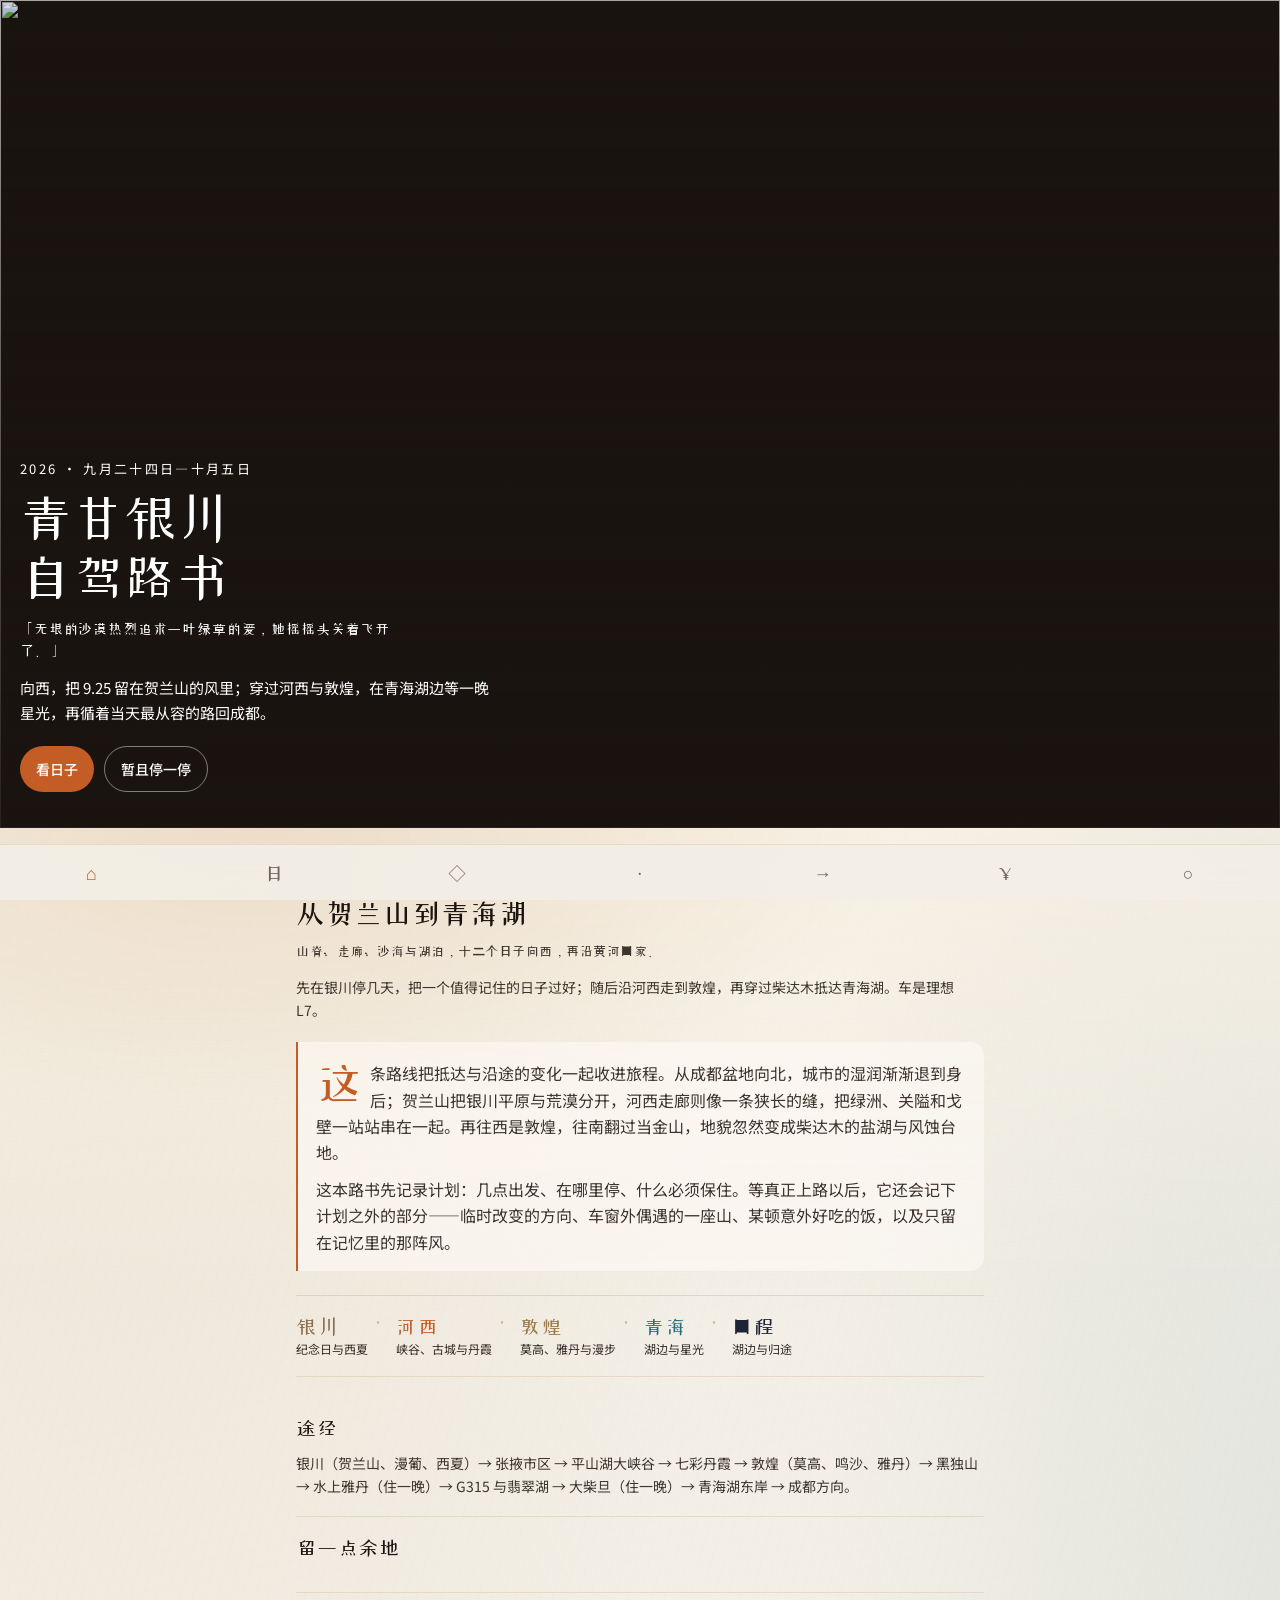
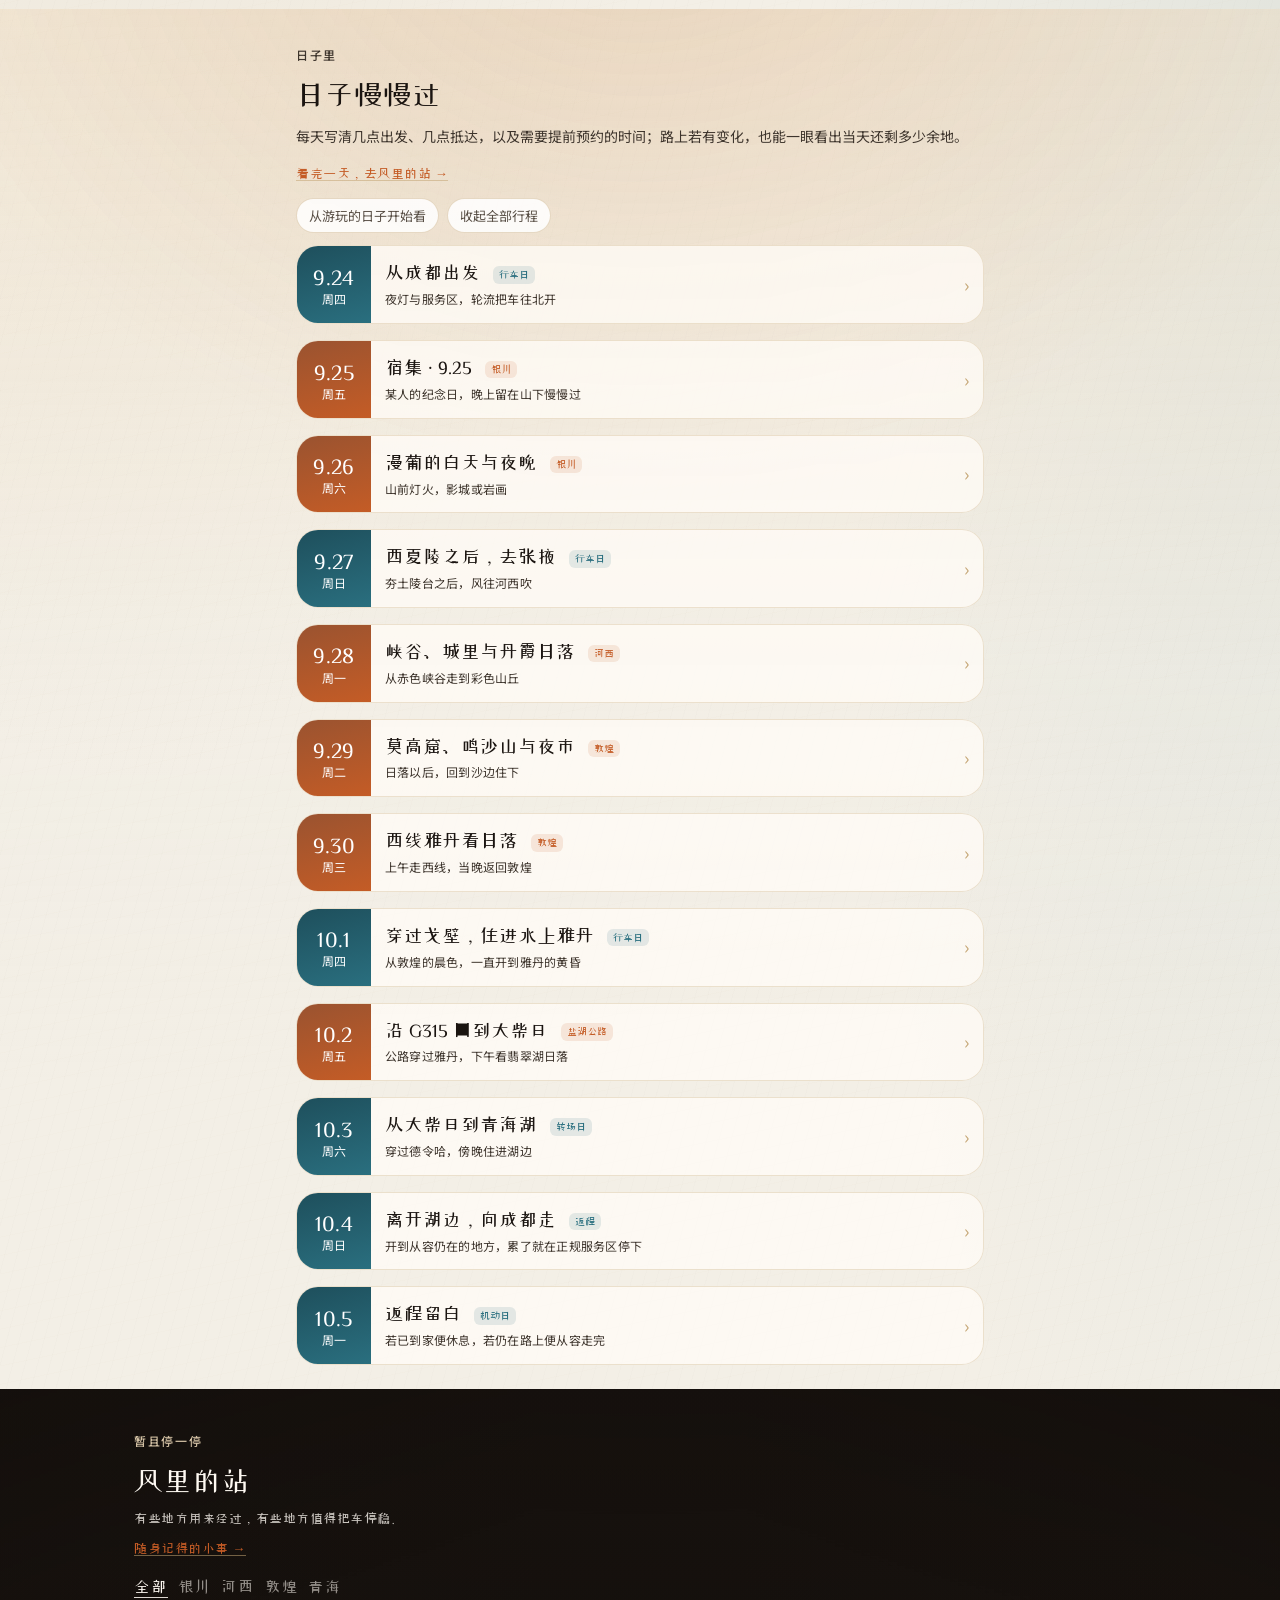
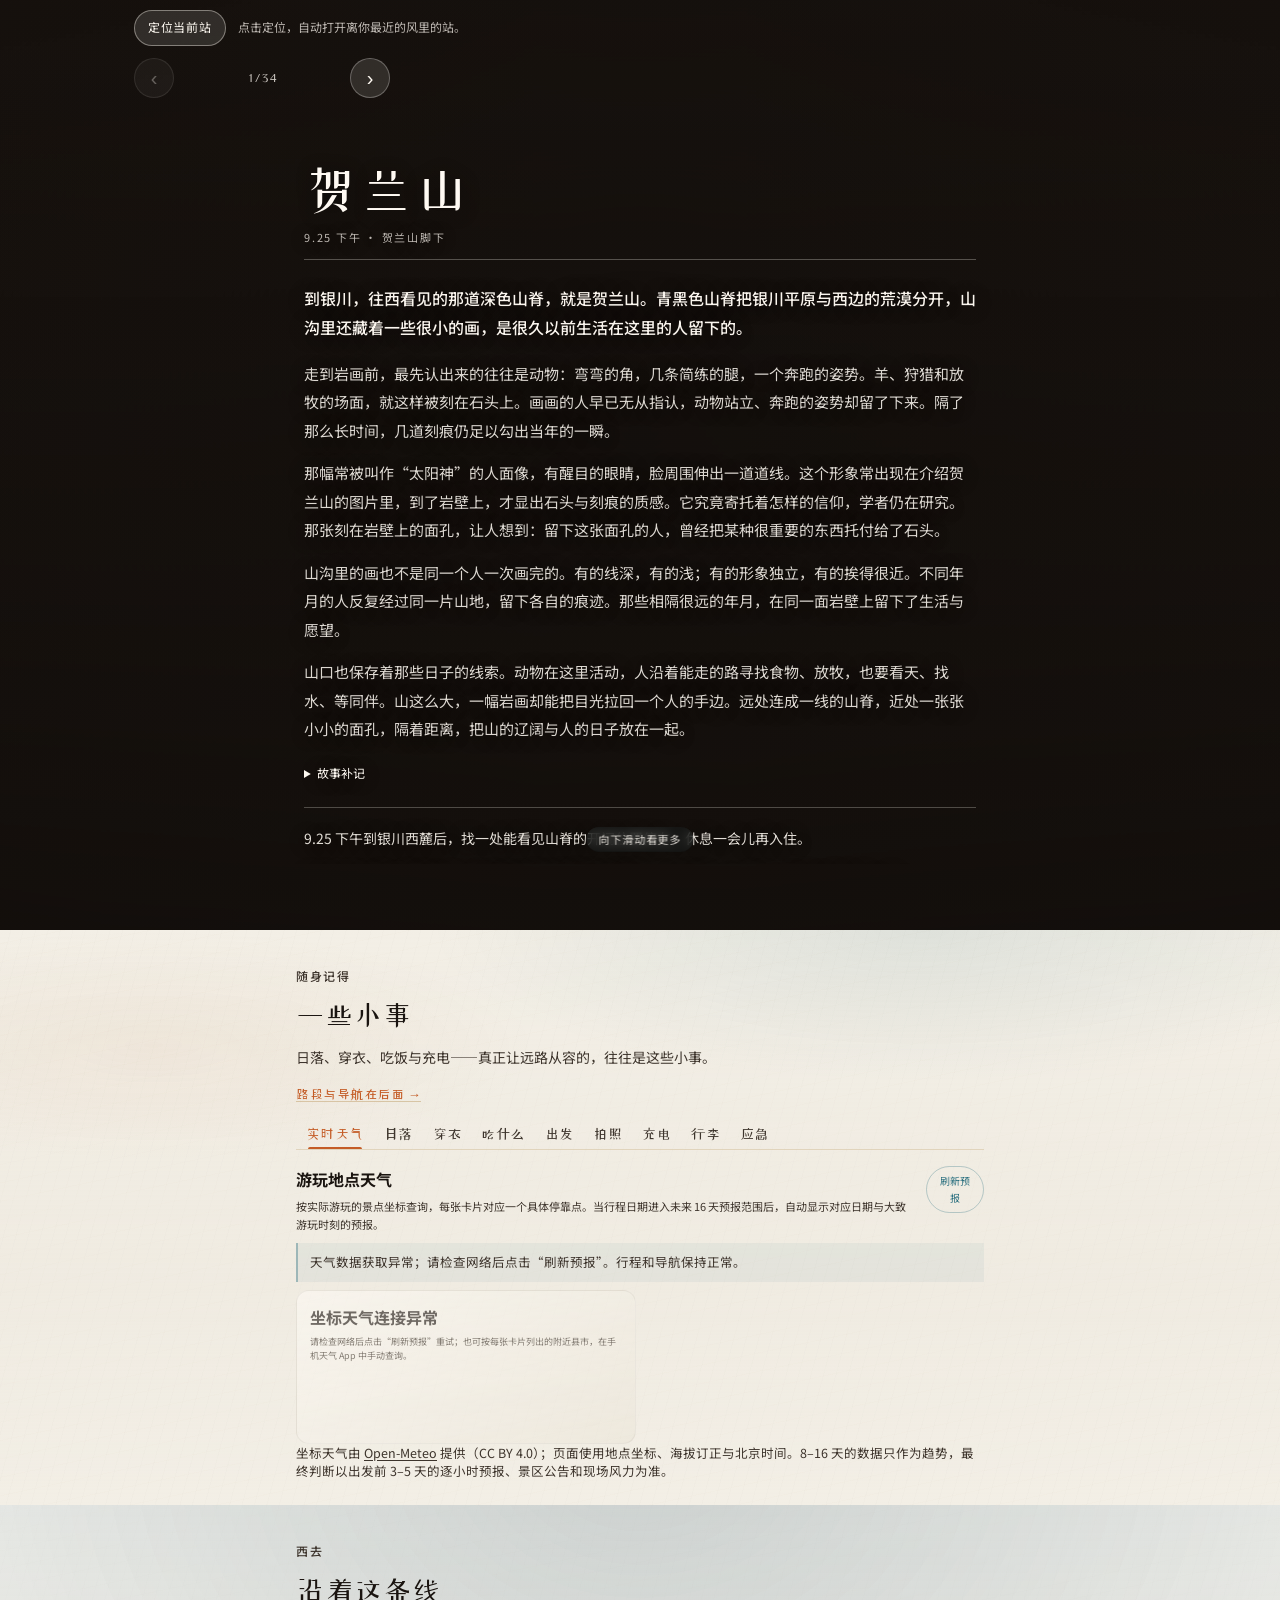
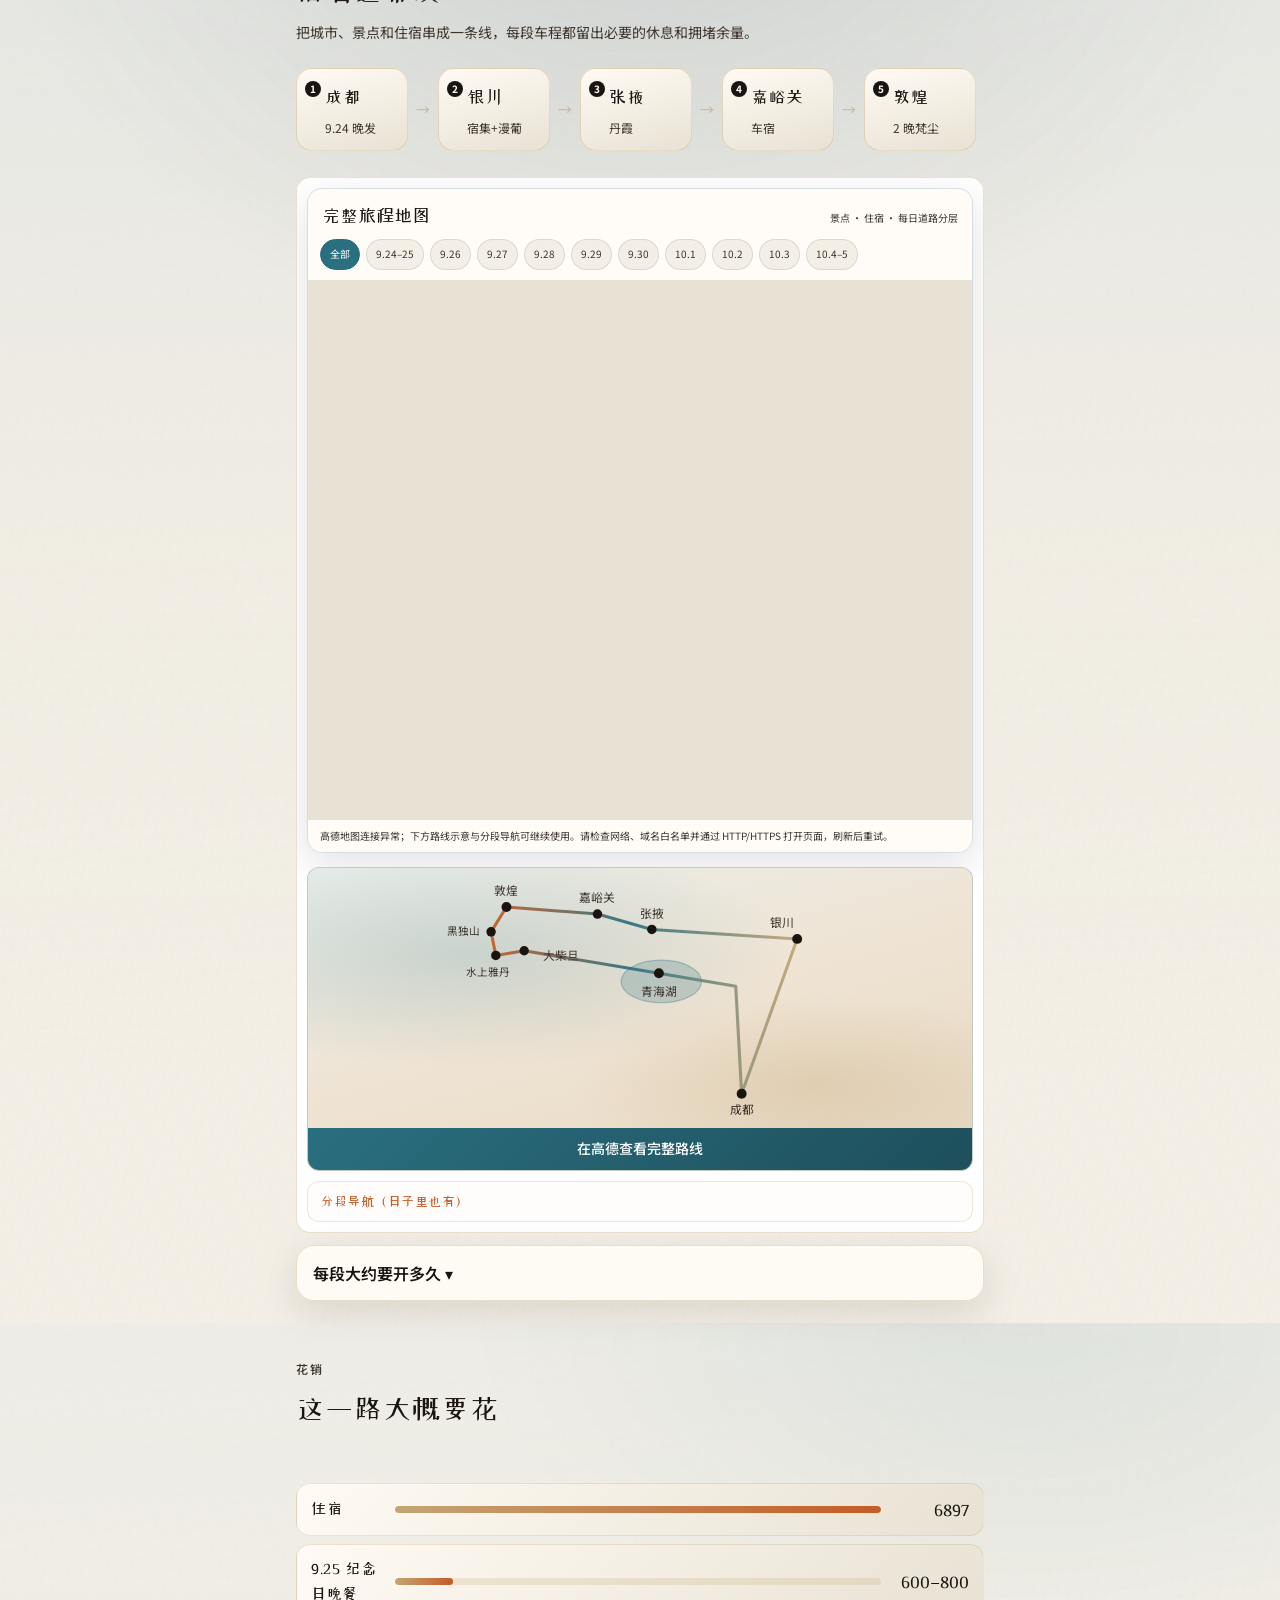
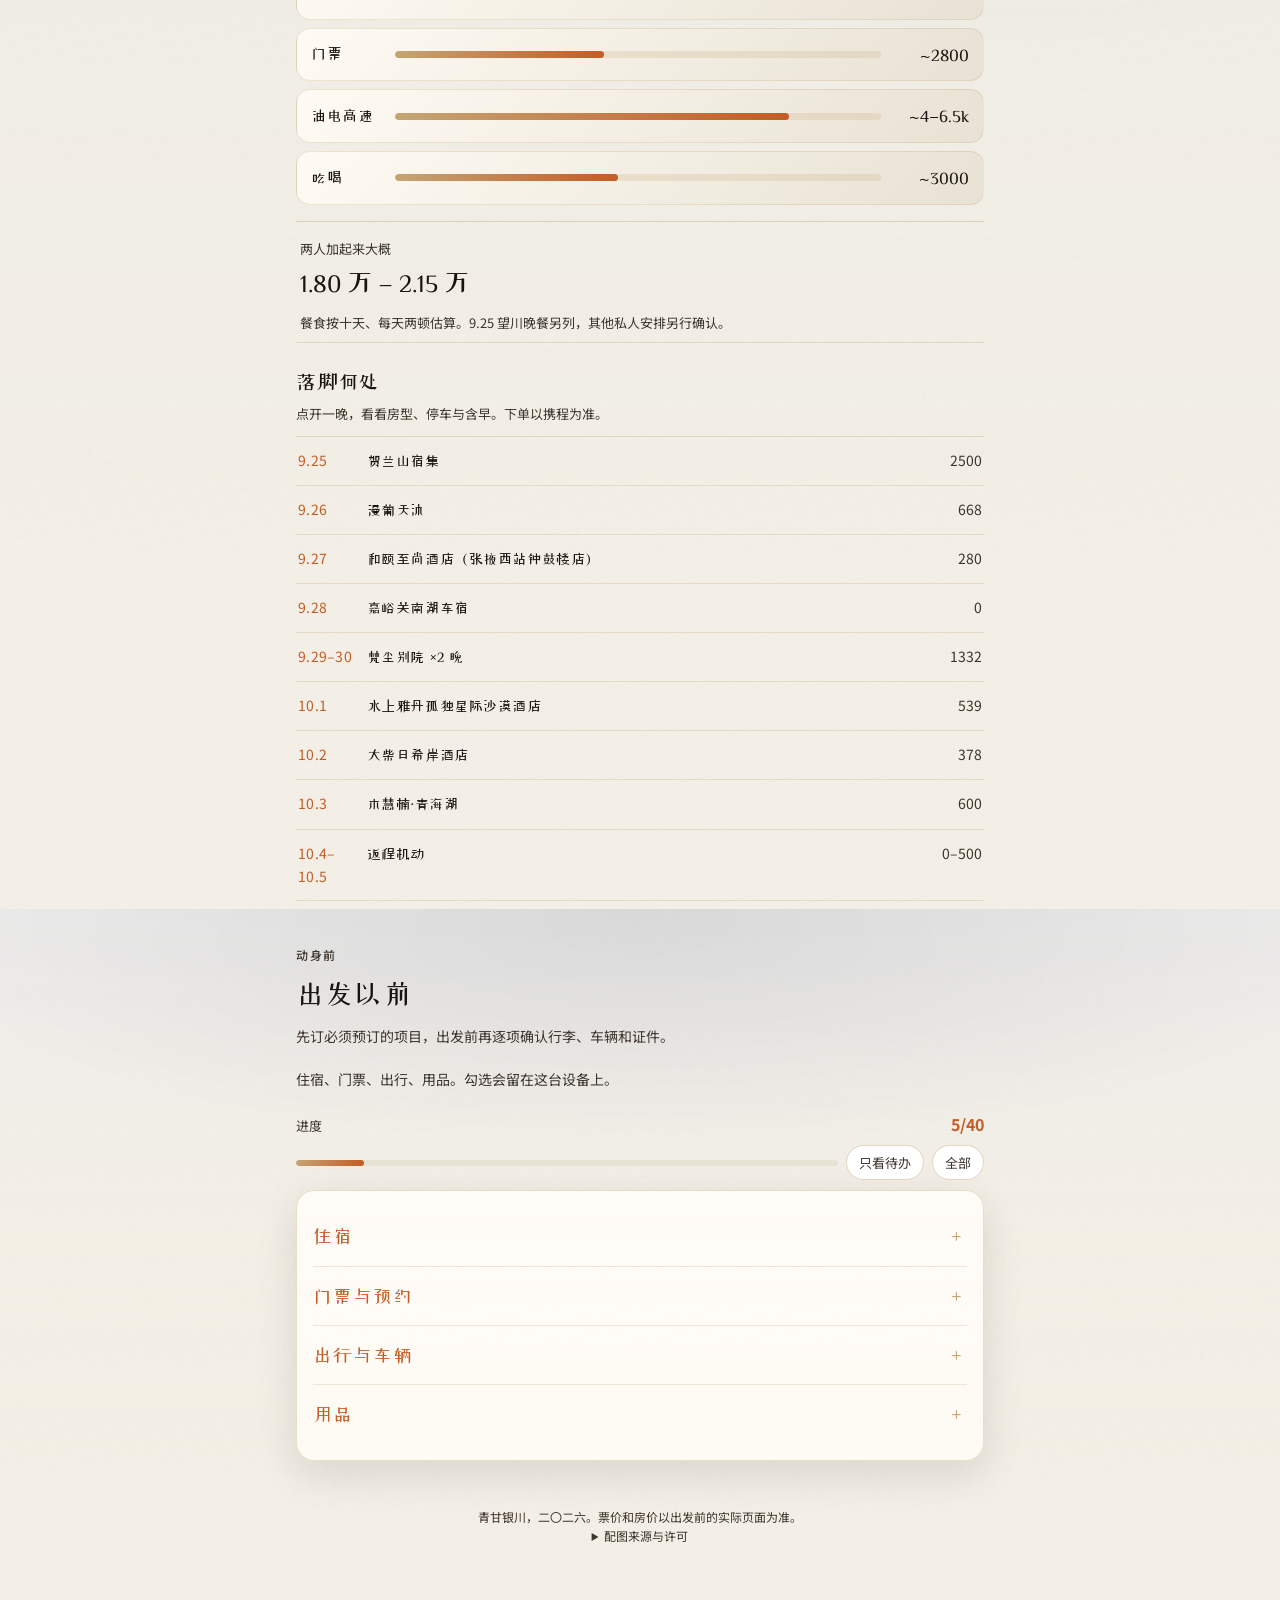
==== commit 3b3cf3af: "Expand roadbook stories and poetry readings" ====
--- a/index.html
+++ b/index.html
@@ -5,8 +5,11 @@
   <meta name="viewport" content="width=device-width, initial-scale=1, viewport-fit=cover" />
   <meta name="referrer" content="no-referrer" />
   <meta name="theme-color" content="#1a1410" />
+  <meta name="application-name" content="青甘路书" />
+  <meta name="mobile-web-app-capable" content="yes" />
   <meta name="apple-mobile-web-app-capable" content="yes" />
   <meta name="apple-mobile-web-app-status-bar-style" content="black-translucent" />
+  <meta name="apple-mobile-web-app-title" content="青甘路书" />
   <meta name="description" content="2026 成都往返 · 银川—河西—敦煌—青海自驾路书。9.25 留给贺兰山，一路向西到青海湖看星。" />
   <meta property="og:type" content="website" />
   <meta property="og:title" content="青甘银川 · 2026 自驾路书" />
@@ -18,6 +21,9 @@
   <meta name="twitter:description" content="9.25 留给贺兰山，穿过河西与敦煌，在青海湖等一晚星光。" />
   <meta name="twitter:image" content="https://upload.wikimedia.org/wikipedia/commons/thumb/c/c0/Qinghai_Lake.jpg/1280px-Qinghai_Lake.jpg" />
   <title>青甘银川 · 2026 自驾路书</title>
+  <link rel="manifest" href="manifest.webmanifest" />
+  <link rel="icon" href="assets/app-icon.svg" type="image/svg+xml" />
+  <link rel="apple-touch-icon" href="assets/app-icon-180.png" />
   <link rel="preconnect" href="https://fonts.googleapis.com" />
   <link rel="preconnect" href="https://fonts.gstatic.com" crossorigin />
   <link href="https://fonts.googleapis.com/css2?family=Noto+Sans+SC:wght@400;500;700&family=ZCOOL+XiaoWei&display=swap" rel="stylesheet" />
@@ -985,6 +991,22 @@
       opacity: 1;
       text-shadow: inherit;
     }
+    .spot-slide-card > .spot-sources {
+      order: 4;
+      margin: 4px 0 18px;
+      font-size: 12px;
+      line-height: 1.8;
+      color: inherit;
+    }
+    .spot-sources summary { cursor: pointer; width: fit-content; }
+    .spot-sources summary:focus-visible { outline: 2px solid currentColor; outline-offset: 4px; }
+    .spot-reading { margin-top: 16px; padding: 0 0 4px 16px; border-left: 2px solid currentColor; font-size: 14px; line-height: 1.95; }
+    .spot-reading p { margin: 0 0 14px; }
+    .spot-reading .reading-label { margin: 22px 0 6px; font-weight: 600; }
+    .spot-reading .reading-label:first-child { margin-top: 0; }
+    .spot-reading .reading-author { font-size: 12px; opacity: .8; }
+    .spot-reading .reading-poem { margin: 12px 0 22px; padding: 0; border: 0; font-family: "ZCOOL XiaoWei", serif; font-size: 17px; line-height: 2.2; color: inherit; }
+    .spot-reading > :last-child { margin-bottom: 0; }
     .spot-slide-card .spot-detail {
       order: 5;
       margin: 6px 0 0;
@@ -2399,6 +2421,27 @@
     .media-remove { position: absolute; top: 4px; right: 4px; width: 22px; height: 22px; padding: 0; color: #fff; background: rgba(26,20,16,.68); border: 0; border-radius: 50%; font-size: 14px; line-height: 22px; cursor: pointer; }
     .media-empty { grid-column: 1 / -1; padding: 8px 0 2px; color: rgba(61,52,44,.42); font-size: 10px; }
     .media-error { color: var(--warn); font-size: 10px; margin-top: 6px; }
+    .offline-status {
+      position: fixed;
+      z-index: 75;
+      left: 50%;
+      bottom: calc(var(--nav-h) + var(--safe-b) + 12px);
+      max-width: calc(100vw - 32px);
+      padding: 8px 13px;
+      color: #fff;
+      background: rgba(30, 36, 56, .94);
+      border: 1px solid rgba(232, 213, 181, .3);
+      border-radius: 999px;
+      box-shadow: 0 8px 26px rgba(26, 20, 16, .24);
+      font-size: 11px;
+      line-height: 1.35;
+      text-align: center;
+      opacity: 0;
+      pointer-events: none;
+      transform: translate(-50%, 8px);
+      transition: opacity .2s ease, transform .2s ease;
+    }
+    .offline-status.is-visible { opacity: 1; transform: translate(-50%, 0); }
     @media (min-width: 680px) {
       .field-notes-grid { grid-template-columns: repeat(3, 1fr); }
     }
@@ -2421,7 +2464,7 @@
     details.day summary::-webkit-details-marker { display: none; }
 
     @media print {
-      .bottom-nav, .btn-row, .no-print, .progress-bar, .fab-top, .toc, .filter-row, .lightbox { display: none !important; }
+      .bottom-nav, .btn-row, .no-print, .progress-bar, .fab-top, .toc, .filter-row, .lightbox, .offline-status { display: none !important; }
       body { padding: 0; background: #fff; background-image: none; }
       body::before, body::after { display: none !important; }
       #overview, #days, #route, #budget, #todo, #spots, #extras { background: none; }
@@ -2432,6 +2475,7 @@
 </head>
 <body>
   <div class="progress-bar" id="progress" aria-hidden="true"></div>
+  <div class="offline-status" id="offlineStatus" role="status" aria-live="polite" aria-atomic="true"></div>
   <header class="hero" id="top">
     <img class="hero-bg" data-media="photo" src="https://images.unsplash.com/photo-1509316785289-025f5b846b35?w=1920&q=85" alt="" fetchpriority="high" decoding="async" />
     <div class="hero-kicker">2026 · 九月二十四日—十月五日</div>
@@ -2773,7 +2817,7 @@
             <a class="btn btn-map btn-sm" target="_blank" rel="noopener" href="https://uri.amap.com/navigation?from=95.3675,37.8528,大柴旦&to=100.51,36.579,青海湖东岸&mode=car&policy=1&src=qinggan-roadbook&coordinate=gaode&callnative=1">大柴旦 → 青海湖</a>
             <details class="nearby-options" aria-label="附近可选：大柴旦到青海湖"><summary><span class="nearby-kicker">附近可选 · 3处</span><span class="nearby-summary">红崖需留两小时，德令哈城里可轻停，茶卡适合另排半天。</span></summary><div class="nearby-list">
               <article class="nearby-option detour"><h4>红崖火星地貌</h4><span class="nearby-tier">小幅绕行</span><span class="nearby-cost">绕行约20公里 · 总计多约2小时</span><p>红色丘陵从戈壁上隆起，清晨少人时最像一颗沉默的行星。07:30 出发且 10:00 前可以离开景区时进去；主路拥堵时从入口附近经过，按原定时间抵达青海湖。</p><a class="btn btn-map btn-sm" target="_blank" rel="noopener" href="https://uri.amap.com/search?keyword=大柴旦红崖火星地貌景观区&src=qinggan-roadbook&callnative=1">导航红崖</a></article>
-              <article class="nearby-option"><h4>德令哈海子诗歌陈列馆</h4><span class="nearby-tier">顺路短停</span><span class="nearby-cost">城内停约30–45分钟</span><p>“姐姐，今夜我在德令哈”让这座城有了另一层名字。午饭后若馆门开着，可以安静走一圈；13:00前仍要重新上路。</p><a class="btn btn-map btn-sm" target="_blank" rel="noopener" href="https://uri.amap.com/search?keyword=海子诗歌陈列馆&src=qinggan-roadbook&callnative=1">导航陈列馆</a></article>
+              <article class="nearby-option"><h4>德令哈海子诗歌陈列馆</h4><span class="nearby-tier">顺路短停</span><span class="nearby-cost">城内停约30–45分钟</span><p>海子当年乘火车经过，后来的人因为一首诗，在巴音河边为他留下一座馆。午饭后有余裕，可以进去看看照片、手稿，再沿河走一小段；当天开放与时间合适时短停，13:00前重新上路。</p><a class="btn btn-map btn-sm" target="_blank" rel="noopener" href="https://uri.amap.com/search?keyword=海子诗歌陈列馆&src=qinggan-roadbook&callnative=1">导航陈列馆</a></article>
               <article class="nearby-option skip"><h4>茶卡盐湖</h4><span class="nearby-tier">适合另排半天</span><span class="nearby-cost">至少增加2.5–3小时</span><p>茶卡盐湖需要 2.5–3 小时才能完成进出与游览。前一日已经看过翡翠湖，今天直接前往青海湖并在傍晚入住；茶卡适合另排半天。</p></article>
             </div></details>
           </div>
@@ -2842,8 +2886,13 @@
           <article class="spot-slide" data-region="yinchuan" data-day="925" data-full="https://upload.wikimedia.org/wikipedia/commons/thumb/2/26/%E6%B8%85%E6%99%A8%E7%9A%84%E8%B4%BA%E5%85%B0%E5%B1%B1%E5%92%8C%E8%A5%BF%E5%A4%8F%E7%8E%8B%E9%99%B5.jpg/1920px-%E6%B8%85%E6%99%A8%E7%9A%84%E8%B4%BA%E5%85%B0%E5%B1%B1%E5%92%8C%E8%A5%BF%E5%A4%8F%E7%8E%8B%E9%99%B5.jpg" data-caption="贺兰山 · 清晨山脊">
             <div class="spot-slide-card">
               <h3>贺兰山</h3>
-              <p class="spot-teaser">贺兰山在西，黄河在东，银川平原夹在中间。山色青黑，晴天轮廓硬朗。长途抵达后看见西边这道山脊，便知道西北已经到了。</p>
-            <p class="spot-aside">「贺兰」一名见于史籍，蒙古语意近「骏马」。山形起伏如奔马脊背，古人常以山名边塞。它隔开银川平原与阿拉善荒漠，东麓的葡萄园、岩画和边墙都沿山脚分布。晴天光线很硬，傍晚更适合看山脊。</p>
+              <p class="spot-teaser">到银川，往西看见的那道深色山脊，就是贺兰山。青黑色山脊把银川平原与西边的荒漠分开，山沟里还藏着一些很小的画，是很久以前生活在这里的人留下的。</p>
+<p class="spot-aside">走到岩画前，最先认出来的往往是动物：弯弯的角，几条简练的腿，一个奔跑的姿势。羊、狩猎和放牧的场面，就这样被刻在石头上。画画的人早已无从指认，动物站立、奔跑的姿势却留了下来。隔了那么长时间，几道刻痕仍足以勾出当年的一瞬。</p>
+<p class="spot-aside">那幅常被叫作“太阳神”的人面像，有醒目的眼睛，脸周围伸出一道道线。这个形象常出现在介绍贺兰山的图片里，到了岩壁上，才显出石头与刻痕的质感。它究竟寄托着怎样的信仰，学者仍在研究。那张刻在岩壁上的面孔，让人想到：留下这张面孔的人，曾经把某种很重要的东西托付给了石头。</p>
+<p class="spot-aside">山沟里的画也不是同一个人一次画完的。有的线深，有的浅；有的形象独立，有的挨得很近。不同年月的人反复经过同一片山地，留下各自的痕迹。那些相隔很远的年月，在同一面岩壁上留下了生活与愿望。</p>
+<p class="spot-aside">山口也保存着那些日子的线索。动物在这里活动，人沿着能走的路寻找食物、放牧，也要看天、找水、等同伴。山这么大，一幅岩画却能把目光拉回一个人的手边。远处连成一线的山脊，近处一张张小小的面孔，隔着距离，把山的辽阔与人的日子放在一起。</p>
+
+            <details class="spot-sources"><summary>故事补记</summary><div class="spot-reading"><p class="reading-label">石头上留下了什么</p><p>岩画中可见动物、人面以及狩猎、放牧等形象。常被称作“太阳神”的人面像，是贺兰山岩画最有辨识度的图像之一；名称代表一种解释，其具体含义仍有研究空间。岩画群由不同时期的刻画积累而成，彼此相邻的图像未必出自同一年代。</p></div></details>
               <div class="spot-meta">9.25 下午 · 贺兰山脚下</div>
               <div class="spot-detail"><ul>
                     <li>9.25 下午到银川西麓后，找一处能看见山脊的开阔位置停车，休息一会儿再入住。</li>
@@ -2862,8 +2911,16 @@
           <article class="spot-slide" data-region="yinchuan" data-day="926" data-full="https://upload.wikimedia.org/wikipedia/commons/thumb/0/06/WestStudio.jpg/1920px-WestStudio.jpg" data-caption="镇北堡西部影城">
             <div class="spot-slide-card">
               <h3>镇北堡西部影城</h3>
-              <p class="spot-teaser">明清边墙遗址改成的电影城。黄土墙与残堡本来就是现成布景——走在巷子里，风沙声比游客声先到。下午可来这里，或去贺兰山岩画。</p>
-            <p class="spot-aside">张贤亮创办；《红高粱》《大话西游》等曾在此取景。他把边塞废墟留住拍电影：夯土墙、残堡、干裂的地面，本身就是西北的布景，镜头只是把它们写进银幕。</p>
+              <p class="spot-teaser">进镇北堡，许多人先找《大话西游》的城门。当年把导演带到这片残堡的，是作家张贤亮。没有他，这两座残堡未必会以今天的样子，被这么多人记住。</p>
+<p class="spot-aside">1961年冬天，张贤亮还在农场劳动，赶集时看见了这里的残堡。那时候没有今天的游客和电影招牌，黄土墙就立在风里。他把这个地方记住了。后来重新写作，作品进入更多人的视野，当谢晋筹拍由《灵与肉》改编的《牧马人》时，他又带着摄制组来到这里。</p>
+<p class="spot-aside">《牧马人》的一句台词，比影片更早出现在许多年轻人的手机里：“老许，你要老婆不要？”老郭热心张罗，语气自然得像顺路问一句吃饭没有，后来被短视频反复剪出来，一部1982年的老电影，就这样让许多年轻人重新找来看。走到镇北堡聊电影，聊着聊着会发现，手机里刷到的那个梗，竟然也能拐回这片黄土墙。</p>
+<p class="spot-aside">但如果真顺着梗把电影看完，后面又是另一种滋味。许灵均和李秀芝起初是在艰难日子里相遇，后来一起把日子过成了家。老郭那一句让人笑着点开，留下人的，却是两个人慢慢生出的感情。它和《大话西游》倒有一点相似：年轻时先记住一句好玩的台词，后来再看，开始舍不得里面的人。</p>
+<p class="spot-aside">《牧马人》讲的许灵均，经历坎坷后在西北牧场安顿下来，有了家庭，也重新得到人的信任。后来他有机会离开，偏偏又舍不得这里了。听过这段故事，再看院落、土墙和普通的房屋，会觉得它们有温度：人原先被命运推到一个遥远的地方，日子过着过着，那里竟成了家。</p>
+<p class="spot-aside">接着，《红高粱》《大话西游》等电影也来到这里。1993年，张贤亮正式创办西部影城，曾经的边塞残堡慢慢成为了电影里的故乡、江湖和远方。同一面墙，换一群人物、一段对白，观众记住的便是另一种人生。</p>
+<p class="spot-aside">到了《大话西游》让人想起的那些场景前，很多人会先笑，然后又有点怅然。年轻时看它，记住的是热闹和台词；过些年重看，才慢慢在意谁回了头、谁继续走了。人物隔着一段距离，想说的话来不及说，城墙和门洞便替这份遗憾留住了样子。取景标识指向一处处熟悉的场面，黄土墙上的光，却随着现实中的太阳慢慢移动。</p>
+<p class="spot-aside">熟悉的取景点之外，还有普通的巷子。阳光落在粗糙的墙上，风从门洞里穿过去，就能体会当年导演为什么愿意来。电影一部部拍完，人一批批离开，残堡仍在这里。张贤亮当年那一次偶然看见，最后让这么多陌生人，在同一面土墙前想起了自己的往事。</p>
+
+            <details class="spot-sources"><summary>故事补记</summary><div class="spot-reading"><p class="reading-label">故事里的两部电影</p><p>《牧马人》：谢晋执导，1982年上映，改编自张贤亮的小说《灵与肉》。许灵均与李秀芝在困顿中相遇，逐渐建立家庭；后来面对离开的机会，他已经有了难以割舍的生活。</p><p>《大话西游之大圣娶亲》：刘镇伟执导，1995年上映。至尊宝面对爱情与使命的选择，城墙上的相望与最后的离去，也成为观众反复回看的场面。</p><p class="reading-label">一句台词的后半段</p><p>“老许，你要老婆不要？”出自《牧马人》。短视频让这句直白的问话重新走红，完整影片则把相遇之后的日子继续讲下去：感情在相互照料与共同生活中慢慢长出来。</p></div></details>
               <div class="spot-meta">9.26 下午 · 与贺兰山岩画二选一</div>
               <div class="spot-detail"><ul>
                     <li>排在 9.26 下午：从宿集换到漫葡安顿后，影城与<strong>贺兰山岩画</strong>只安排其中一处，晚上还要回漫葡夜游。</li>
@@ -2883,8 +2940,13 @@
           <article class="spot-slide" data-region="yinchuan" data-day="926" data-full="https://www.yinchuan.gov.cn/sshc/lyjd/zdlyjq/4ajjq/202409/W020240919560118156313.jpg" data-caption="漫葡小镇 · 白天街景">
             <div class="spot-slide-card">
               <h3>漫葡 · 看见贺兰</h3>
-              <p class="spot-teaser">漫葡把贺兰山东麓的葡萄酒、温泉和夜游放进一座小镇。白天看得见远山与葡萄园，入夜以后，演员从剧场走进街巷，整片街区才慢慢成为一场演出。</p>
-              <p class="spot-aside">贺兰山挡住西来的风沙，也让山前的日照、砂砾土壤和昼夜温差适合葡萄生长。漫葡是一座以酒庄文化、温泉和夜游构成的现代小镇：酒庄文化是底色，温泉让人从长途里缓下来，「看见贺兰」再把西夏、边塞与当代舞台放进灯火里。沿街遇见一段表演、听完一首曲子，是这里自然的打开方式。</p>
+              <p class="spot-teaser">白天从漫葡往西看，贺兰山还在天边；天黑以后，街上的灯亮起来，山慢慢退到夜色里，声音和人群就成了主角。古堡和岩画记录着山下的旧日生活，漫葡街上的演出与灯火，则属于此刻热闹的夜晚。</p>
+<p class="spot-aside">漫葡名字里有个葡字，山脚的葡萄也确实有一段自己的来路。宁夏农垦玉泉营葡萄酒厂始建于1984年，此后，葡萄园、酒厂和酒庄渐渐在贺兰山东麓生长起来。这里的日照与山前土地，到了种植者手里，要变成一年年的采收；到了酿酒师手里，又要经过发酵和等待，最后才成为餐桌上的一杯酒。</p>
+<p class="spot-aside">红酒街上，店家讲起葡萄的来处和采收年份，一瓶酒便有了一段来历。原来一瓶酒也有自己的天气和年份，同一片山下，人各有人的做法。酒标上那道山形，与街外的山脊遥遥相应，瓶中的风味也连回了山脚的葡萄园。</p>
+<p class="spot-aside">演出的人物从巷口出现，乐声从另一条街传来，原本只是通行的街道，忽然成了舞台。观众围拢又散开，一段小戏也留下了人物和笑声。今天的演员把贺兰山的故事搬到街上，观众路过，也就暂时成了故事周围的人。</p>
+<p class="spot-aside">演出散场之后，餐馆里仍有人说笑，街灯照着杯盘，温泉升起热气。贺兰山在夜色里安静下来，小镇的晚饭和闲谈还在继续。</p>
+
+              <details class="spot-sources"><summary>故事补记</summary><div class="spot-reading"><p class="reading-label">酒瓶上的三个线索</p><p>葡萄品种，告诉你酿酒所用的葡萄；年份通常关联葡萄采收的年份；酒庄则连着种植与酿造的人。所谓风土，也包括日照、土壤、水分以及当地积累的种植经验。同在贺兰山脚，酒的风味仍会随这些条件与人的选择而不同。</p></div></details>
               <div class="spot-meta">9.26 入住漫葡天沐 · 晚上逛小镇</div>
               <div class="spot-detail"><ul>
                     <li>9.26 从宿集换到漫葡天沐后，先放下行李。下午在影城与岩画之间选一处，傍晚回小镇吃饭，顺手看一眼当晚节目单。</li>
@@ -2902,8 +2964,14 @@
           <article class="spot-slide" data-region="yinchuan" data-day="927" data-full="https://upload.wikimedia.org/wikipedia/commons/5/51/Xixia.jpg" data-caption="西夏陵">
             <div class="spot-slide-card">
               <h3>西夏陵 + 博物馆</h3>
-              <p class="spot-teaser">先在博物馆了解西夏的历史，再去陵区。夯土陵台矗在贺兰山下，装饰早已被风沙磨去，留下的轮廓反而更醒目。计划在 9.27 上午游览。</p>
-              <p class="spot-aside">西夏的史料主要由文字残碑、器物与贺兰山下的陵园拼合而成。陵台原有夯土核心、砖木构件与赭红色饰面，千年风沙带走表层，留下近似蜂塔的土黄色轮廓。它们背山面河，与中原帝陵的秩序相连，又保留党项、佛教和西北边地自己的气质。</p>
+              <p class="spot-teaser">远远看西夏陵，最醒目的是贺兰山前一座座土黄色陵台。第一次来，很容易觉得怎么只剩土丘了。博物馆里的建筑构件和复原图，则让这些安静的轮廓重新有了门墙、屋顶和一个王朝的身影。</p>
+<p class="spot-aside">1038年，党项人建立西夏；到1227年王朝覆亡，在西北延续了近两个世纪。这段历史在许多人的印象里，比唐宋模糊。可它曾经有都城，有自己的制度，也有自己的文字。展柜里的西夏字也是方方正正，乍看似乎熟悉，仔细认却读不出来。一个曾被无数人使用的文字世界，就这样留在了碑石与书页上。</p>
+<p class="spot-aside">馆里还有一种很惹人注意的形象，叫迦陵频伽，名字拗口，叫它妙音鸟就好记了。它长着人的头、鸟的身体，在佛教里以美妙的声音闻名。更有意思的是，西夏陵出土的这类构件原本与屋顶有关。研究者从底座、开口和连接结构，追寻它们当年怎样安在建筑高处。</p>
+<p class="spot-aside">如今展柜里的妙音鸟，当年可能需要抬头才能望见，它的身影曾立在屋脊上。想象曾经完整的屋顶，妙音鸟迎着山前的风，门墙、碑石和建筑依次展开，陵园的样子便丰富起来了。那些已经消失的部分，考古人员靠留下的一块砖、一个构件，一点点往回寻找。</p>
+<p class="spot-aside">再走到三号陵，眼睛就会有变化。馆里见过的文字、佛教形象和复原图，会自然地浮到眼前。风吹过的这片地，曾经郑重地安排过人的行进，也寄托过对身后世界的愿望。2025年西夏陵进入世界遗产名录，这份被重新看见的历史，又有了更多人共同照料。</p>
+<p class="spot-aside">张掖大佛寺也留下了西夏的往事：银川这边是陵园的轮廓，张掖那边还有殿堂里的卧佛。同一个王朝，在两座城市留下了不同的面貌。</p>
+
+              <details class="spot-sources"><summary>故事补记</summary><div class="spot-reading"><p class="reading-label">把几个名字记在一起</p><p>西夏：1038年建立，1227年覆亡。<br>迦陵频伽：佛教中的人首鸟身形象，常译作“妙音鸟”。西夏陵出土的相关构件与建筑屋顶装饰有关。<br>西夏文字：西夏创制、使用的文字，与汉字一样给人方块形的视觉印象，却有自己的字形与读法。<br>2025年，西夏陵列入《世界遗产名录》。</p></div></details>
               <div class="spot-meta">9.27 上午 · 门票和观光车约 115 元/人</div>
               <div class="spot-detail"><ul>
                     <li>9.27 尽量在 8:30–9:00 抵达。先去博物馆看西夏文字、印章、佛教造像和陵园复原，再乘观光车进陵区；带着王朝的线索走到夯土陵台前，就能看出土丘与王朝制度的联系。</li>
@@ -2920,8 +2988,14 @@
           <article class="spot-slide" data-region="yinchuan" data-day="927" data-full="https://upload.wikimedia.org/wikipedia/commons/thumb/e/e8/Shapotou_desert_area_%2820171005173240%29.jpg/1920px-Shapotou_desert_area_%2820171005173240%29.jpg" data-caption="沙坡头 · 沙漠与黄河一带">
             <div class="spot-slide-card">
               <h3>沙坡头</h3>
-              <p class="spot-teaser">腾格里沙漠贴着黄河的一角：一边是沙丘，一边是河水拐弯——九月二十七日西夏之后可顺路停 1–2 小时再继续往张掖。</p>
-              <p class="spot-aside">沙坡头的核心景观是腾格里沙漠在这里抵到黄河岸边。包兰铁路曾要从流动沙丘间穿过，人们用一格格草方格压住风沙，后来形成中国治沙史上极有代表性的景观。站在高处看，河水、绿洲、铁路和沙海挤在同一幅画面里：自然的边界很锋利，人留下的痕迹也很清楚。</p>
+              <p class="spot-teaser">沙坡头第一眼就很有气势：黄河拐着弯，沙丘贴着河岸，站到高处，水和沙一下都进了眼睛。沙面上那些整整齐齐的格子，是麦草扎出来的。一把看起来不起眼的草，曾经帮人们守住了一条铁路。</p>
+<p class="spot-aside">当年修包兰铁路，要从腾格里沙漠边缘穿过去。铁轨铺好了，麻烦却还在后面：沙会跟着风走，今天清出来的路，明天又可能被埋住。铁路要让列车长久通过，人就得先想办法，让旁边的流沙安稳下来。</p>
+<p class="spot-aside">20世纪50年代起，治沙工作者在这里反复试验。麦草压进沙里，露出一点边，围成一个个方格，风贴着地面跑过来，就会被这些草边拦一拦，沙粒也更容易停下来。后来摸索出一米见方等适合当地的做法，再配合植被，才逐渐护住了铁路。远远看是一片纹样，落到当年的手上，却是一次次弯腰、一束束压下去的草。</p>
+<p class="spot-aside">沙地里水少，草木也不能随意种满。哪些能活、怎样才能活得久，还得继续观察。于是守住铁路这件事，又让一代代人在这里研究风、沙和植物。等看到列车从沙漠边缘平稳过去，几十年的努力就变成了眼前这几秒钟的寻常。</p>
+<p class="spot-aside">站在黄河边，很自然会想起王维那句“大漠孤烟直，长河落日圆”。诗究竟落笔于何处有不同讨论，到了沙坡头，却很容易领会它为何只用那么几个字：沙漠已经足够辽阔，长河和落日一出现，整个天地的样子就立住了。</p>
+<p class="spot-aside">黄河拐弯，沙丘起伏，铁路从一格格麦草护住的沙地旁经过。辽阔的风景里，藏着一群人靠朴素办法慢慢做成的事。</p>
+
+              <details class="spot-sources"><summary>诗文与补记</summary><div class="spot-reading"><p class="reading-label">《使至塞上》</p><p class="reading-author">唐 · 王维</p><blockquote class="reading-poem">单车欲问边，属国过居延。<br>征蓬出汉塞，归雁入胡天。<br>大漠孤烟直，长河落日圆。<br>萧关逢候骑，都护在燕然。</blockquote><p class="reading-label">和沙坡头一起读</p><p>颈联把空阔的沙漠、孤烟、长河与落日放在同一幅画面中。站在沙坡头可体会诗中的开阔气象；诗句具体写作地点有不同讨论，不能据此认定沙坡头就是落笔现场。</p></div></details>
               <div class="spot-meta">9.27 午后若时间够 · 最多停留 1–2 小时</div>
               <div class="spot-detail"><ul>
                     <li>它夹在西夏陵与张掖之间，是否绕行要等离开陵区时再决定。若时间宽裕，停一两个小时到黄河区走走，从高处看沙海贴着河湾；若中午已经过了，就直接去张掖。</li>
@@ -2938,8 +3012,13 @@
           <article class="spot-slide" data-region="hexi" data-day="928" data-full="https://images.unsplash.com/photo-1500530855697-b586d89ba3ee?w=1920&q=85" data-caption="平山湖大峡谷 · 待旅途照片替换">
             <div class="spot-slide-card">
               <h3>平山湖大峡谷</h3>
-              <p class="spot-teaser">张掖东北方向的红色峡谷，游览路线会走进沟底，再爬回地面。上午光线还柔，岩壁的褶皱与阴影会比正午更有层次。</p>
-              <p class="spot-aside">平山湖与傍晚的七彩丹霞都来自红色沉积岩，却带来两种身体感受。流水先沿裂隙切开地表，风与温差再让岩壁剥落，于是平缓台地下面藏出窄谷、石墙和层层回廊。七彩丹霞适合远望，颜色沿山丘铺开；平山湖则要走进沟底，抬头时就会看见红色岩壁从四周升起。</p>
+              <p class="spot-teaser">平山湖的红色台地向远处铺开，几座峰像城堡，也像远远站着的人。从上面看似乎彼此相连的地面，里面却藏着很深的沟谷。台阶沿岩壁向下延伸，天空渐渐被夹成窄窄的一线。</p>
+<p class="spot-aside">这里原来相连的岩层，经过长久的侵蚀，慢慢裂开、退后，有的地方留下岩壁，有的成了独立的柱峰。雨水沿着缝隙往下走，岩壁上的部分石块又逐渐崩落，窄缝才有了今天容得下人经过的宽度。眼前相望的两座峰，在很久以前，可能还挨在同一片岩体里。</p>
+<p class="spot-aside">顺着台阶往下，天空会一点点变窄。上面看起来只是地表的一道缝，到了脚边，竟然有这么深。转过一个弯，一整面红色岩壁突然挡在面前，再走几步，又露出一线亮天。峡谷的好看常常就在这些转身之间，站在观景台上很难提前猜到。</p>
+<p class="spot-aside">宽谷里回望，狭窄的通道藏在岩壁之间，高处的人已经变成小点。风和水用了很长时间，把这里慢慢打开，今天的步道沿着这些缝隙穿行。</p>
+<p class="spot-aside">最后爬回地面，再看开始时那片台地，就知道平缓的外表里藏着什么了。七彩丹霞的颜色从远处铺开，平山湖的山却把人包在里面。同在张掖，岩石呈现出两种截然不同的景象。</p>
+
+              <details class="spot-sources"><summary>故事补记</summary><div class="spot-reading"><p class="reading-label">那两座峰，原来可能连在一起</p><p>裂隙先给水和风化作用留下路径，侵蚀使沟谷加深、加宽，岩壁崩落后退，原先相连的岩体逐渐被分开，留下墙状岩体与独立柱峰。今天从窄谷走到宽谷，沿路可看见不同形态的遗迹；这些变化发生在漫长时间里。</p></div></details>
               <div class="spot-meta">9.28 09:00 从张掖出发 · 约 14:00 回到城里</div>
               <div class="spot-detail"><ul>
                 <li>09:00 从张掖市区出发，约 10:00 入园，沿景区里常走的路线游览约三小时。沟底台阶、窄道和回升路段比照片里费腿，穿防滑鞋、背个小包，再带上每人一瓶水，比临时增加骆驼或越野项目更实用。</li>
@@ -2955,8 +3034,14 @@
           <article class="spot-slide" data-region="hexi" data-day="928" data-full="https://images.unsplash.com/photo-1528127269322-539801943592?w=1920&q=85" data-caption="张掖甘州 · 待旅途照片替换">
             <div class="spot-slide-card">
               <h3>张掖城里</h3>
-              <p class="spot-teaser">从峡谷回到市区，先去甘州市场吃牛肉小饭、炒拨拉或搓鱼子，再沿钟鼓楼一带逛街。若午饭结束得早且体力足够，再去大佛寺。</p>
-              <p class="spot-aside">张掖古称甘州，处在河西走廊中部，古丝路几条线路曾在这里交会。今天的钟鼓楼仍压在四条大街中央，市场、商铺和车流从楼下穿过；大佛寺藏在附近的街巷里，西夏木构、巨型卧佛与后来朝代的建筑叠在一座院落中。上午刚从荒凉峡谷回来，城里的烟火气会显得格外具体。</p>
+              <p class="spot-teaser">张掖的街巷里，热饭与古寺挨得很近。牛肉小饭的名字听起来像米饭，端上来却会让第一次吃的人重新认识这个小字；搓鱼子也是面食，店家的手把面搓出了有趣的形状。城里这些名字，是坐下来点一顿饭就能认识的张掖。</p>
+<p class="spot-aside">大佛寺与银川的西夏陵，连着同一个王朝的往事。寺院创建于1098年，走进殿门，最先让人停住的是巨大的卧佛。它侧卧着，神情安静，身边还有其他人物；那一刻，外面街市的声音好像也跟着远了。</p>
+<p class="spot-aside">这尊卧佛表现的是释迦牟尼涅槃。有人初见时会说佛睡着了，再看周围人物的神情，才渐渐明白，这里讲的是生命最后的时刻，以及佛教对超越生死的理解。主尊那么安定，周围的姿态却各不相同，一场庄严的告别就这样留在殿里。</p>
+<p class="spot-aside">这样大的佛像，是木胎泥塑做出来的。里面先有支撑，外面再一层层塑出身体、衣纹和面容，后来的人还要修护。站在它面前，会想到当年的匠人：有人搭建内部支撑，有人在高处细修衣角，一尊看起来完整的巨像，原来汇集过那么多双手。</p>
+<p class="spot-aside">寺里还保存着明代佛教经藏等珍贵经卷。建筑能留下来已经不容易，纸页更需要一代代人的照看。经卷里密密排好的字，记录着刻印与保存的年月。朝代更替了，寺院的人来人往，有人仍在收藏、整理、修护，书里的话才走到了今天。</p>
+<p class="spot-aside">从寺门出来，街上照旧有人买东西、招呼吃饭。古寺就在城里，离一碗面、一家小店并不远。张掖让人亲近的地方也在这里：刚刚还站在西夏留下的殿堂里，转眼又走回了今天的午后。</p>
+
+              <details class="spot-sources"><summary>故事补记</summary><div class="spot-reading"><p class="reading-label">寺里与碗里的名字</p><p>大佛寺创建于1098年。殿内卧佛为木胎泥塑，表现释迦牟尼涅槃的场景；寺中还保存着珍贵的明代佛教经藏。</p><p>牛肉小饭：名字里有饭，主角却是切成小块的面，配牛肉及其他辅料。<br>搓鱼子：面团搓成中间鼓、两头尖的形状，像一条条小鱼，名字由此而来。</p></div></details>
               <div class="spot-meta">9.28 14:00 前后回城 · 先吃饭，再逛钟鼓楼一带</div>
               <div class="spot-detail"><ul>
                     <li>两个人可以共享牛肉小饭、炒拨拉，再从搓鱼子或臊面里选一份；灰豆汤、杏皮茶或鲜奶冰淇淋留作饭后。先在甘州市场绕半圈，看清分量、价格与出餐，再找本地客人多的摊位坐下。</li>
@@ -2973,8 +3058,14 @@
           <article class="spot-slide" data-region="hexi" data-day="928" data-full="https://upload.wikimedia.org/wikipedia/commons/thumb/c/cc/Zhangye_Danxia.JPG/1920px-Zhangye_Danxia.JPG" data-caption="张掖七彩丹霞">
             <div class="spot-slide-card">
               <h3>七彩丹霞</h3>
-              <p class="spot-teaser">七彩丹霞在下午到傍晚光线更好，斜阳会让红、黄、白、灰的层理更清楚。当天上午走平山湖，下午回城吃饭逛街，17:00 前再从市区出发去丹霞。</p>
-            <p class="spot-aside">张掖临泽的彩色丘陵：白垩纪砂砾岩经风化侵蚀，铁、锰等氧化物染出红黄白灰。正午晒得发白，傍晚光斜进来时，整片山丘才真正像一只调色盘——风里干燥，颜色却很热闹。</p>
+              <p class="spot-teaser">观景台前，一条条红色与白色的带子沿山坡展开。它从坡脚弯上去，绕过山脊，又在另一面露出来。远看像谁把颜色泼在山上，仔细看才发现，这些颜色已经长在岩层里了。</p>
+<p class="spot-aside">很久以前，泥沙一层层积下来，各层的材料和经历不同，留下了不同颜色。后来大地继续变化，把原本积下的岩层抬起、弯折；风化与侵蚀又把里面的层次露到地表。今天看见的一道彩带，是很早就铺下的一层，只是经过漫长时间，才以这个姿势与人见面。</p>
+<p class="spot-aside">有些地方的纹路弯得很柔软，像布褶，可它们已经是岩石了。想到这一点，会对脚下的大地生出另一种感觉：在人的一生里显得稳固的山，也有它缓慢移动、改变模样的时候。那些弯曲的线，留下了这段太慢而难以察觉的过程。</p>
+<p class="spot-aside">到了傍晚，光又改变了山的面貌。太阳高时，颜色铺在坡面上；光一斜，沟谷的影子深起来，山的起伏就站出来了。同一条红带，一面亮着，转过坡角又暗下去，原来像平面花纹的景色，忽然变得有远近。</p>
+<p class="spot-aside">同一处坡面，也在不断变换明暗。云经过，远处先暗下来；云走了，那面山又亮起来。色彩未必时时浓烈，云影一过，那些原本藏在暗处的纹路就重新显出来。</p>
+<p class="spot-aside">日落以后，山体渐渐转暗。一个傍晚的颜色退得很快，形成这些颜色的岁月却长得难以想象。光每天来去，弯曲的岩层仍留在山上。</p>
+
+            <details class="spot-sources"><summary>故事补记</summary><div class="spot-reading"><p class="reading-label">山的颜色经历了几件事</p><p>沉积物一层层积累，成分和形成环境的差异留下不同颜色；后来地层抬升、倾斜和弯曲，侵蚀再将层次显露出来。傍晚的斜光加深沟谷阴影，让起伏更清楚。岩层本来的颜色与当天的天光，共同决定眼前的样子。</p></div></details>
               <div class="spot-meta">9.28 17:30 前入园 · 门票和观光车约 75 元/人</div>
               <div class="spot-detail"><ul>
                     <li>9.28 上午走平山湖，市区午饭逛街后最迟 17:00 启程；争取 17:30 前入园，把丹霞游览留给傍晚斜光。</li>
@@ -2993,8 +3084,16 @@
           <article class="spot-slide" data-region="dunhuang" data-day="929" data-full="https://images.pexels.com/photos/25974825/pexels-photo-25974825.jpeg?auto=compress&cs=tinysrgb&w=1920" data-caption="莫高窟 · 崖壁窟檐">
             <div class="spot-slide-card">
               <h3>莫高窟</h3>
-              <p class="spot-teaser">从数字展示中心开始，穿过一段影像与等待，最后走进洞窟。这一程订在九月二十九日下午——洞窟里凉、静，脚步也轻；看完再去沙山赶日落。</p>
-            <p class="spot-aside">「莫高」一说为「漠高」，指沙漠高处的佛龛。传说前秦时乐僔和尚见金光如千佛，遂开首窟；其后历代续凿，丝路上的宗教、商旅和日常生活被画进崖壁。洞窟光线很暗，出来以后可以在窟外停一会儿，让眼睛慢慢适应亮光。</p>
+              <p class="spot-teaser">莫高窟的崖壁上，窟门层层排列。一次参观只有几个小时，这片石窟却是许多个朝代的人接着做出来的。有人出了钱，有人凿石，有人画了一辈子的佛像，也有人把自己一家人的模样，留在了壁画的角落里。</p>
+<p class="spot-aside">关于最早的一窟，流传着一个故事：乐僔和尚来到这里，望见崖壁金光闪耀，如同千佛显现，于是留下开窟修行。传说给这里的开端添了一束光。从十六国时期开始，后来的人又一代代接着营建，崖壁上的门越来越多。站在下面看，会忍不住想，每一扇门后，曾经都有一群人认真盼望过什么。</p>
+<p class="spot-aside">洞窟里的故事，九色鹿是最容易亲近的一则。第257窟的壁画画过它：一只美丽的鹿救起落水的人，只求对方守住秘密，别把自己的住处说出去。那人后来听说王室悬赏寻找九色鹿，竟为赏金带人来捉救命恩人。等鹿与国王相遇，真相说开，背叛也暴露了。隔了那么久，这场冲突仍然很容易理解，因为它说的是受过恩惠的人，面对诱惑时怎样选择。</p>
+<p class="spot-aside">壁画讲故事的办法也很有趣。画面没有像电影那样换镜头，同一个人物却能出现好几次：这里是落水的时候，那里是带路的时候，另一处又到了相遇的时刻。山、水、树木把前后情节隔开，眼睛顺着画面走，就像把一场戏慢慢看完。出发前在数字敦煌看看第257窟，到了现场，即使安排的是别的洞窟，也更容易认出这种讲故事的方式。</p>
+<p class="spot-aside">还有一个许多人见过的形象，是反弹琵琶。第112窟的那位乐舞人物，把琵琶举到身后，身体扭转，衣带像仍在动。今天的海报常常单独选用她的形象，可回到整幅壁画里，她身边还有乐队、舞者和庄严的佛教世界。那是人们把心中向往的净土画了出来：有美好的建筑，也有音乐，有欢喜。黑暗的洞窟里，画面原来曾经这样热闹。</p>
+<p class="spot-aside">壁画里还有供养人的身影。他们往往没有主尊那么大，也没有飞天那么醒目，却是很值得认识的人。有人为自己祈愿，有人为家人积福，出钱造窟之后，又把自己的身影留在壁上。衣服、队列、题记，多少透露着他们的身份。看着看着就会发现，洞窟里的世界再宏大，起头常常仍是一个家庭、一个人的心愿。</p>
+<p class="spot-aside">时间走到1900年，王圆箓清理洞窟时发现了藏经洞。原来在一间小小的洞室里，封存着大量文书和绘画。除了经卷，其中还有能让后人认识旧日生活的文字。许多在别处早已散失的纸页，在这里留了下来；随后大量文物又流散海外。敦煌因此走进了世界的目光，也留下了至今仍让人惦念的遗憾。</p>
+<p class="spot-aside">今天跟着讲解员进去，会觉得时间很短，还没看够就要往下一窟走。石窟需要保护，第257窟、第112窟是否开放，要看当天的参观安排。真正进到窟里，跟着那束讲解的光，认清一个人物、一处手势，已经很好。等走出来，阳光重新照到身上，再回头望一眼崖壁，会知道刚才那一小会儿，自己已经走进过许多人的很久以前。</p>
+
+            <details class="spot-sources"><summary>故事补记</summary><div class="spot-reading"><p class="reading-label">九色鹿的故事</p><p>九色鹿救起落水的人，请他保守自己的住处。那人后来为悬赏出卖救命恩人，带人前来捕鹿。鹿与国王相遇时，道出前因后果，背叛随之暴露。</p><p>第257窟壁画以多个场面讲述这则本生故事，同一人物可重复出现，分别代表事件的不同阶段。</p><p class="reading-label">三个可以提前认识的洞窟线索</p><p>第257窟：九色鹿本生故事画。<br>第112窟：反弹琵琶乐舞形象，属于经变画中的乐舞场面。<br>藏经洞：1900年被发现，保存过大量文书与绘画。</p><p>当天参观洞窟由开放与接待安排决定。</p></div></details>
               <div class="spot-meta">9.29 14:00 · 常规 A 类票已购 · 238 元/人，合计 476 元</div>
               <div class="spot-detail"><ul>
                     <li>导航至<strong>莫高窟数字展示中心</strong>，从这里乘摆渡车进入窟区。常规参观从一场数字电影开始，随后由讲解员带看八个开放洞窟。</li>
@@ -3012,9 +3111,16 @@
           <article class="spot-slide" data-region="dunhuang" data-day="929" data-full="https://upload.wikimedia.org/wikipedia/commons/thumb/9/98/Mondsichelsee.JPG/1920px-Mondsichelsee.JPG" data-caption="鸣沙山月牙泉">
             <div class="spot-slide-card">
               <h3>鸣沙山月牙泉</h3>
-              <p class="spot-teaser">沙山围着一汪新月形泉水。傍晚进入景区后，可以骑骆驼，也可以直接走到月牙泉再爬一段沙脊；选一种走法，日落后去夜市。</p>
-            <p class="spot-aside">鸣沙山的名字来自沙粒滑动时的声音。干燥沙粒沿陡坡成片滑动时彼此碰撞、摩擦，沙粒表面的细小孔隙和整座沙丘又会放大共振，于是细响可能汇成低沉的轰鸣。声音随湿度、风力和滑动规模变化；踩上沙坡时一步陷下半步的阻力，也会立刻让人意识到这座“山”一直在移动。</p>
-            <p class="spot-aside">月牙泉位于沙丘间的地势低洼处，地下水在这里接近地表，党河水系长期为区域地下水提供补给；环抱泉水的新月形沙丘和局地风向，又让流沙更多沿着坡面和两侧迁移。流动的沙、低洼的地形和地下水在很小的范围内维持着脆弱平衡。今天看到的泉水也经过持续的人工补水与保护，因此它既是自然奇景，也是需要维护的水文遗产。</p>
+              <p class="spot-teaser">月牙泉卧在高高的沙山之间。沙丘这么高，一弯泉却安安稳稳地留在下面，形状还像一轮月牙。许多人第一次到这里，都会有同一个疑惑：四周那么干，这点水是怎么留住的？</p>
+<p class="spot-aside">不过进沙山的路上，还可能先碰见一个很现代的小插曲：堵骆驼。别的地方假期堵车，鸣沙山连驼队都得排队。景区真的设置了“骆驼红绿灯”，在驼道和人行步道交会处安排通行；2026年夏天的报道里，还能看到它在忙。想象自己满怀丝路情怀来骑骆驼，结果先遇上交通调度，这种古今同框，比预想的还要生动。</p>
+<p class="spot-aside">信号灯上亮起骆驼图案：连沙漠里的远行，都得等一个绿灯。笑过以后，再看驼队一长串地沿沙坡移动，画面又慢慢回到熟悉的敦煌。旁边是拿手机拍照的旅人，远处是几乎没有变过模样的沙脊，两种年月就在眼前挤到了一起。</p>
+<p class="spot-aside">泉水和敦煌绿洲的地下水相通。地表看是孤零零的一弯水，沙面以下却连着藏在地下的水路。远处河流的来水、城里和田里的用水，都可能一路影响到这里。这也是它奇妙的地方：沙山把泉围在眼前，泉又悄悄连着整片绿洲。</p>
+<p class="spot-aside">这弯月牙也有过让人担心的时候，水面曾经明显萎缩。后来通过节水、限制地下水开采、回灌补水等办法，帮助地下的水慢慢回来。这弯清楚的月牙背后，有很多人年复一年地关心水位。这片风景能继续被看见，也靠着这些具体的照料。</p>
+<p class="spot-aside">傍晚沿沙坡往上走一点，泉的形状会渐渐完整。近处每走一步都费力，回头却发现人已经小了，泉边的建筑也低了下去。骑骆驼经过的人慢慢移动，沙脊的线弯向远处，几样东西放在一起，才有了眼前这幅敦煌。</p>
+<p class="spot-aside">傍晚的太阳把沙坡一面照亮，一面留暗，月牙泉在山脚泛着水光。几百上千年间，经过绿洲的人看见水，大概都曾松过一口气。夕阳里的水光，让这份安心有了可以想见的样子。</p>
+<p class="spot-aside">夜色起来，泉边灯光亮了，沙山的轮廓却还在。一边是浩大的沙海，一边是灯亮着、餐馆还在招呼客人的街市，敦煌的夜晚有两种面貌。</p>
+
+            <details class="spot-sources"><summary>故事补记</summary><div class="spot-reading"><p class="reading-label">骆驼也要等绿灯</p><p>景区在驼道与人行步道交会处设置骆驼交通信号灯，协调游客与驼队通行。2023年假期，“堵骆驼”受到关注；2026年夏季报道仍可见这些设施参与景区调度。灯上的骆驼图案，正是这个趣事最直观的细节。</p><p class="reading-label">一弯泉连着一座城</p><p>月牙泉与敦煌绿洲地下水相通。节水、限制地下水开采与回灌补水等措施，帮助改善地下水与泉水状况。眼前的沙山与泉水相邻，背后还连着整个绿洲的用水。</p></div></details>
               <div class="spot-meta">9.29 傍晚看日落 · 门票约 110 元/人</div>
               <div class="spot-detail"><ul>
                     <li>莫高窟出来后，下午晚一些进入鸣沙山。体力充足时可以先骑骆驼穿过沙丘，再走到月牙泉；想把时间留给沙脊与日落时，直接步行或坐电瓶车靠近月牙泉。</li>
@@ -3033,8 +3139,13 @@
           <article class="spot-slide" data-region="dunhuang" data-day="929" data-full="https://upload.wikimedia.org/wikipedia/commons/thumb/4/4b/Dunhuang_Night_Market_%2820230916214410%29.jpg/1920px-Dunhuang_Night_Market_%2820230916214410%29.jpg" data-caption="沙州夜市 · 夜色街区">
             <div class="spot-slide-card">
               <h3>沙州夜市</h3>
-              <p class="spot-teaser">这条夜市把敦煌正餐、小吃、干果与文创放在一起。先吃一顿真正的敦煌晚饭，再拿一杯杏皮水慢慢逛文创与干果街：烤肉香、叫卖声、飞天纹样和夜里的游客，一起构成敦煌最世俗也最热闹的一面。</p>
-              <p class="spot-aside">更舒服的逛法是“先正餐、后散步”：驴肉黄面或胡羊焖饼负责吃饱，烤串与酿皮负责尝味；手里留一杯酸甜的杏皮水，最后去看敦煌书局、印局或文创摊。按这个顺序走，可以减少排队，也能把主食与小吃搭配得更从容。</p>
+              <p class="spot-teaser">从莫高窟出来，再到沙州夜市，会遇见一件有趣的事：白天洞窟里的飞天和九色鹿，晚上又在灯牌、纸艺和小物件上出现了。刚刚还要在昏暗里凝神看，转眼已经来到热闹的街边，旁边是烤肉香和杏皮水。</p>
+<p class="spot-aside">白天听过九色鹿救人的故事，晚上看见一只鹿形的纪念品，就会多看两眼。店家有的保留了细长的腿，有的把颜色改得很鲜亮，有的只留下简单轮廓。同一个古老形象，经过今天人的手，又有了可以放进背包的大小。原本洞窟里的故事，就这样落在了街边的小物件上。</p>
+<p class="spot-aside">夜市的热闹也在饭桌上。驴肉黄面端上桌，胡羊焖饼还冒着热气，店家招呼落座，旁桌传来碰杯和说笑声。沙山那边的日落渐渐散场，城里的晚饭才刚热闹起来。</p>
+<p class="spot-aside">街边还有一杯杯酸甜的杏皮水。九月底的新鲜杏子要看当日上市，杏干、果脯和杏皮做的饮品却还能让人认识这座绿洲的另一种味道。沙漠边上的瓜果，总会让刚从荒野回来的人觉得格外亲切。</p>
+<p class="spot-aside">夜光杯、木刻与纸品排在摊前，飞天的衣带又出现在今天的设计里。白天认识的是留下来的敦煌，晚上遇见的是正在过日子的敦煌。一件小小的纪念品，因此也能连着一整天遇见的画面。</p>
+
+              <details class="spot-sources"><summary>故事补记</summary><div class="spot-reading"><p class="reading-label">白天的画，晚上又遇见</p><p>九色鹿来自佛教本生故事，莫高窟第257窟保存有著名的相关壁画。飞天通过身体姿态和飘带呈现飞行。今天的文创会取它们的轮廓、色彩与动作重新设计，带着自己白天真正看见的细节去找，更容易挑到有个人记忆的小物件。</p></div></details>
               <div class="spot-meta">9.29 日落以后 · 阳关东路 · 留 1.5–2 小时</div>
               <div class="spot-detail"><ul>
                     <li>从牌楼进场后先走一圈，辨清正餐店、小吃摊、干果和文创的大致分布。人多时继续往里走，通常更容易找到座位。</li>
@@ -3054,8 +3165,13 @@
           <article class="spot-slide" data-region="dunhuang" data-day="930" data-full="https://upload.wikimedia.org/wikipedia/commons/8/88/20080717_Dunhuang_Museum.jpg" data-caption="敦煌博物馆">
             <div class="spot-slide-card">
               <h3>敦煌博物馆</h3>
-              <p class="spot-teaser">敦煌博物馆适合另排 1–1.5 小时。展柜把丝路文物与地方史串在一起——看过莫高窟后，再回到灯下读一遍时代脉络，石窟之外的敦煌会更完整；本次 9.30 按 09:00 西线出发。</p>
-              <p class="spot-aside">莫高窟像一部留在崖壁上的长卷，博物馆则把长卷拆回具体的生活：关塞、简牍、商旅、器物与一座绿洲城市的日常。前一天在洞窟里容易被色彩与尺度震住，隔一夜再进展厅，才有余裕看见供养人从哪里来、丝路如何穿过敦煌，以及信仰之外的人怎样生活。</p>
+              <p class="spot-teaser">莫高窟让人仰头看佛像，敦煌博物馆里，却有些东西要靠近了、低下头才看得清。比如简牍，一片小小的木片，上面留下几行字。它们看起来安静，却能把两千年前边地生活的声音，重新带到人面前。</p>
+<p class="spot-aside">纸张还没有广泛使用的时候，人们把事情写在简牍上。行程、物资与待办并非现代生活才有，当年的人也有必须记清楚的事务。敦煌出土并收藏的汉晋简牍，经研究者逐字释读，那些已经离开现场很久的记录，才重新变得能读。</p>
+<p class="spot-aside">简牍旁的释文，让那些模糊的笔画重新变得可读。某一个字原来认不出来，旁边的解释让整句话通了，写字的人就忽然近了一点。再看看字写在什么材料上、东西从哪里出土，才慢慢知道他当时处理的是什么事。宏大的丝绸之路，落在手边，原来也是一项项需要办妥的日常。</p>
+<p class="spot-aside">馆里的器物也各有自己的前半生。一件东西有年代，还有它原来的用途；有人拿过它，用过它，后来才成了展柜里的文物。主人的名字未必留下，却能从磨损、形制和出土说明中，靠近他曾经的生活。</p>
+<p class="spot-aside">等去了玉门关，再看荒野中的城墙，就容易往里面想了。守关的人总要吃饭，经过的人总要办事，路上的物资总得有人张罗。城墙留下外形，这些小小的文字补回了里面发生过的事。简牍的几行字，补上了城墙里那些具体而琐碎的生活。</p>
+
+              <details class="spot-sources"><summary>故事补记</summary><div class="spot-reading"><p class="reading-label">简牍是什么</p><p>简牍是古人使用的竹木书写材料。敦煌收藏、出土的汉晋简牍，经研究者释读，能帮助后人认识边地事务与日常生活。看原件旁的释文、用途和出土地点，可以把一片木上的字重新放回它曾经使用的情境。</p></div></details>
               <div class="spot-meta">适合另排 1–1.5 小时 · 9.30 09:00 西线出发</div>
               <div class="spot-detail"><ul>
                     <li>另排参观日时，开馆后进去走一到一个半小时。沿着“关塞与丝路—石窟艺术—地方生活”三条线看，每条线选几件展品细读。</li>
@@ -3071,8 +3187,13 @@
           <article class="spot-slide" data-region="dunhuang" data-day="930" data-full="https://upload.wikimedia.org/wikipedia/commons/c/cc/DunhuangCity-Traffic.jpg" data-caption="敦煌市区 · 白天街景">
             <div class="spot-slide-card">
               <h3>敦煌市区漫步</h3>
-              <p class="spot-teaser">敦煌市区白天漫步适合另排半天：在阳关路／沙州一带慢慢走，看书店、小巷，再吃一顿午饭。绿洲城里的白天比夜市更安静：人少一点，光更干净。</p>
-              <p class="spot-aside">敦煌也是一座由党河滋养的绿洲城市。党河把水带进戈壁，街边的树、市场里的瓜果和午后仍在营业的小店，组成了真实的日常。夜市展示远道而来的热闹，白天的街巷更接近日常；前往人烟稀少的西线之前，这段寻常值得停一停。</p>
+              <p class="spot-teaser">在敦煌多留一个白天，会看到和夜市很不一样的城。店家开始忙自己的生意，树荫落在路边，有人提着东西慢慢回家。游客常奔着石窟和沙山来，可从这些普通街巷走过，才容易知道，绿洲对住在这里的人意味着什么。</p>
+<p class="spot-aside">这座城的日子离不开水，党河就是其中一条重要的来路。山地的水来到这里，滋养农田，也进入城市的生活。戈壁里的远行者接近绿洲，最先盼望的往往就是这些东西：有水，有可以遮阴的地方，也有人烟。</p>
+<p class="spot-aside">水在这里很珍贵。敦煌曾面对地下水下降等问题，农田节水、调整供水、生态补水，都与守住绿洲有关。沙山下的月牙泉，也和这座城相连。走到河边再想起它，就会发现城里的树、远处的田和沙山下的泉，原来彼此惦记着同一份来水。</p>
+<p class="spot-aside">沿一段有树荫的街走，碰见书店就进去翻翻，想歇脚便找个地方坐下。店里的壁画图案已经看得眼熟，饭馆招牌上的名字也能认出几样。这些熟悉感一点点积起来，敦煌就从地图上很远的名字，变成有店名、有口味、有街口记忆的地方。</p>
+<p class="spot-aside">再出城去西线，房屋渐渐消失的时候，脑子里也许会想起刚才那家小店。古人写边塞总说归来、故人和一杯酒，这时便觉得很实在。远行的人牵挂的，常常就是街上那些有人过日子的声音。</p>
+
+              <details class="spot-sources"><summary>故事补记</summary><div class="spot-reading"><p class="reading-label">党河与绿洲</p><p>山地来水通过党河等水路与地下水系统，联系着敦煌的城市、农田和自然生态。市区树荫、田间作物与月牙泉水位并非彼此孤立，节水和生态补水需要兼顾整片绿洲。</p></div></details>
               <div class="spot-meta">适合另排半天 · 9.30 09:00 西线出发</div>
               <div class="spot-detail"><ul>
                     <li>另排漫步时，从博物馆去阳关路一带走走，遇见书店或安静街巷便进去看一眼，再找一家顺路的店吃驴肉黄面或家常敦煌菜，把中午留在沙州一带。</li>
@@ -3089,8 +3210,14 @@
           <article class="spot-slide" data-region="dunhuang" data-day="930" data-full="https://upload.wikimedia.org/wikipedia/commons/8/88/Yumen_Pass_in_2004.jpg" data-caption="玉门关">
             <div class="spot-slide-card">
               <h3>玉门关</h3>
-              <p class="spot-teaser">去雅丹路上可短停。夯土关城立在戈壁里，风大、天远；关城尺度小巧，四周的空旷因此更清楚。</p>
-            <p class="spot-aside">汉代设关以后，来自西域的玉石、商旅和使者由这一带进入河西，“玉门”也由此成为边塞诗里反复出现的名字。今天最醒目的小方盘城只是遗址的一部分，方形夯土墙在荒野中独立得近乎单薄。王之涣的名句也正是从关城与荒野之间的辽阔尺度而来。</p>
+              <p class="spot-teaser">从敦煌一路向西，房屋越来越少，风声越来越明显。等看见小方盘城，很多人会愣一下：诗里那么有名的玉门关，眼前竟是一座不大的夯土城。再看它周围，远处那么空，才觉得这座城为什么会在人心里变得那么大。</p>
+<p class="spot-aside">“羌笛何须怨杨柳，春风不度玉门关。”小时候背王之涣的《凉州词》，常记住后一句。前一句里的笛声，同样藏着思归的心情。杨柳连着折柳送别，也让人想到熟悉的笛曲。一个人在边地听见那支曲子，心里浮出的，也许是关内的春天，是家门口开始发绿的树。</p>
+<p class="spot-aside">最让人难受的，有时正是这种寻常事。故乡的人照常过日子，自己却离得太远，连同一个季节都像隔着一段路。诗里一句春风到不了，把那份盼望说得很轻，又很深。今天有公路、有汽车，站在这片空旷里，仍会更容易听懂那声笛子里为什么带着想家。</p>
+<p class="spot-aside">眼前的小方盘城属于汉代关塞遗址，玉门关的关址后来有过变化。汉代的遗存与唐人写下的诗，在这里相遇。两段年月叠在一起，留下同一种边地的遥远。墙上的夯土一层层还看得见，守在这里的人、从门口出入的人，却早已走进了历史。</p>
+<p class="spot-aside">可当年这里一定有许多具体事情要忙：来人要通行，守军要吃饭，远处有消息还得传过来。河仓城、烽燧和汉长城，就是和这些日常相连的地方。今天的遗址图上，几个点之间隔着空地；当年的人却要把粮食和消息，实实在在地从一处送到另一处。</p>
+<p class="spot-aside">在关城前停一会儿，再转身朝来路看。敦煌的热饭、客栈和街市，此刻已经有了距离。古人说出关，身后放下的也是这些能让人安心的东西。关城以西，地平线愈发空阔，诗里的遥远也有了实际的距离。</p>
+
+            <details class="spot-sources"><summary>诗文与补记</summary><div class="spot-reading"><p class="reading-label">《凉州词二首·其一》</p><p class="reading-author">唐 · 王之涣</p><blockquote class="reading-poem">黄河远上白云间，一片孤城万仞山。<br>羌笛何须怨杨柳，春风不度玉门关。</blockquote><p class="reading-label">诗里的杨柳</p><p>“杨柳”常与折柳送别及笛曲相联系。笛声勾起对故乡春色的惦念，春风未至的边地又加深了遥远之感。今天可见的小方盘城属于汉代遗存，关址历史上有过变化，应与唐诗的年代分别理解。</p></div></details>
               <div class="spot-meta">9.30 09:00 出发后的第一站 · 计划停约 40 分钟</div>
               <div class="spot-detail"><ul>
                     <li>9.30 09:00 出城，约 10:30 抵达玉门关；关城计划停留约四十分钟，为雅丹游览留足时间。</li>
@@ -3108,9 +3235,14 @@
           <article class="spot-slide" data-region="dunhuang" data-day="930" data-full="https://upload.wikimedia.org/wikipedia/commons/6/6b/Dunhuang_Yardang_National_Geopark.jpg" data-caption="敦煌雅丹国家地质公园">
             <div class="spot-slide-card">
               <h3>敦煌雅丹</h3>
-              <p class="spot-teaser">风蚀留下的土丘站在戈壁里。坐观光车进园，日落时阴影拉长，整片旱地像一座空城慢慢亮起轮廓——看完就回敦煌。</p>
-            <p class="spot-aside">敦煌雅丹由河流与湖泊沉积的砂泥层经过流水切割和常年风蚀形成。软硬相间的层理暴露在极干旱的地表，偶发暴雨先切出沟槽，常年的风再沿沟槽吹蚀：松软部分被带走，较硬的部分留下，最终形成成排长垄、墙体、柱子和孤立土丘。远看像舰队、城堡或动物，人们因此为这些残丘取了熟悉的名字。</p>
-            <p class="spot-aside">这里最鲜明的是尺度与秩序。许多雅丹体顺着主风向排列，车进入其中以后，地平线会被一堵堵土墙切开，人和车都显得很小。“魔鬼城”的称呼也来自大风穿过狭长沟谷时产生的低沉回声。敦煌雅丹展示风留下的干硬骨架，旱地尺度从土墙一直延伸到地平线。</p>
+              <p class="spot-teaser">进雅丹，远处的土丘很像一座城。车再往里走，又像有一支舰队停在干燥的大地上。明明四周没有水，眼睛却不断替这些轮廓找城楼、人物和船只；风一吹过，整片地方又显得格外空。</p>
+<p class="spot-aside">这些像城墙的土丘，材料里确实藏着河流和湖泊的往事。砂和泥曾经一层层积下来，后来露到地表，又被流水、风化和风慢慢改了模样。软的地方先退去，较能留下来的部分站在这里。今天像一座城的轮廓，是很长时间一点点做出来的。</p>
+<p class="spot-aside">雅丹侧面，横向的纹路仍然清楚。外面的轮廓像一艘船，里面的层次却比船形古老得多。仿佛一块材料先记下了很早的往事，后来又被雕成另一副模样，两段过去就在同一面墙上。</p>
+<p class="spot-aside">最有意思的是土丘之间的空地。镜头里留下的是一座座土丘，旁边的空地却提示着，曾经还有许多东西被带走。站在开阔处，看风沿着沟槽过去，那些已经消失的部分，也像有了自己的形状。</p>
+<p class="spot-aside">太阳开始低下去时，这片空城会变化得很快。一边还亮着，另一边已经暗了，影子沿地面伸得很长。那些名字叫孔雀、舰队的轮廓，这时往往更像了。风沿土丘之间的沟槽吹过，金黄的表面慢慢变深。</p>
+<p class="spot-aside">乌素特水上雅丹也有相似的土丘，只是低处被水遮住了。敦煌的沟谷裸露在风里，乌素特的高处映在湖里，两片景观仿佛接上了同一个故事的不同段落。</p>
+
+            <details class="spot-sources"><summary>故事补记</summary><div class="spot-reading"><p class="reading-label">雅丹身上的两段过去</p><p>砂泥的沉积，留下了岩壁上可辨认的层理；后来的风化、流水与风蚀，又把地层改造成沟槽、墙体和柱丘。材料形成的时间，早于眼前这些像城堡、像舰队的外形。土丘是留下来的部分，周围的沟谷也提示曾经被带走的部分。</p></div></details>
               <div class="spot-meta">9.30 16:30 前后入园 · 门票和观光车约 120 元/人</div>
               <div class="spot-detail"><ul>
                 <li>9.30 约 <strong>09:00</strong> 离开敦煌；途中从容游玉门关，下午进入雅丹等日落。早到的时间留给园内休息和慢慢看风蚀土丘。</li>
@@ -3129,10 +3261,14 @@
           <article class="spot-slide" data-region="qinghai" data-day="1001" data-full="https://static.bjd.com.cn/dams-res-external/mps/image/202511/15/69183a96d5de5f38d75bc1d7_m.jpg" data-caption="黑独山 · 墨色山脊与浅色盐壳（风景参考）">
             <div class="spot-slide-card">
               <h3>黑独山</h3>
-              <p class="spot-teaser">冷湖镇东北十余公里，灰黑山体忽然从浅色盐碱地里升起。黑、灰、白几乎占满整个视野，稀少的植被和建筑让山体更像一幅宽阔的单色画。</p>
-            <p class="spot-aside">黑独山的黑色主要来自岩石表面的铁、锰质薄膜，以及长期风化后覆盖坡面的深色碎屑。风、巨大昼夜温差和偶尔的地表径流继续切割山坡，留下细密沟纹与褶皱；周围偏白的盐碱戈壁把这种黑衬得更重。它是一片由风化反复处理的单色山地，深浅碎屑组成细密层次。</p>
-            <p class="spot-aside">站在山前很难判断距离，因为画面里鲜有树、人或房屋作为尺度。这层黑色地表十分脆弱：车辆碾压或踩踏会翻出下面的浅色土层，留下恢复周期难以确定的白色伤痕。黑独山的“水墨感”正来自完整连续的深色表面，因此远看、沿开放路线行走，本身就是理解它的一部分。</p>
-            <p class="spot-aside">沿线的南八仙有辽阔雅丹，多坝沟有荒漠峡谷和胡杨，黑独山则以近乎抽去全部色彩的山体见长。前两处可依次看荒原风景与秋色；本次早些出发，把时间留给黑独山的单色山谷。</p>
+              <p class="spot-teaser">到了黑独山，眼睛像忽然换了一张纸。前面在丹霞、敦煌看过那么多颜色，这里大半是黑、灰和白。深色的山从浅色戈壁上升起来，远处又淡一层，真有点像水墨画里一笔接一笔铺开的山。</p>
+<p class="spot-aside">站在开放的观景位置，会觉得距离很难判断。没有树和房子作参照，一道看似很近的山脊，实际未必像眼睛想的那样近。先看整片山，再看坡上的细沟，就能发现所谓一大片黑，里面有碎石、阴影，也有许多很细的灰色变化。</p>
+<p class="spot-aside">这片荒原旁边的冷湖，却曾经很热闹。1958年，冷湖地区发现石油，石油职工陆续来到这里，生活和后勤设施也跟着建立。人在远处的山前找资源，也得在镇里成家、上学、买菜。后来生产条件和资源情况变化，一部分人迁走，旧生活区留下了学校、商店和住宅的遗迹。</p>
+<p class="spot-aside">多年以后，又一批人来到冷湖，目光却朝向天空。研究团队在赛什腾山持续测量观测条件，发现这里适合光学天文观测。曾经让人感到遥远的地方，因干燥、清澈的夜空，又被望远镜看中了。一代人向地下寻找石油，另一代人望向很远的星光，这片荒原有了新的来客。</p>
+<p class="spot-aside">黑独山、石油旧址和天文台址各在不同位置，却共享着冷湖的风和天空。空旷的山前，曾经有人为石油而来，如今又有人为星光留下。</p>
+<p class="spot-aside">山前多留一会儿，看看浅色地面如何衬着深色山脊。等今晚到了水上雅丹，再抬头看星星，也许会想起冷湖那批认真守着夜空的人。白天看见的这一片寂静，夜里仍有事情正在发生。</p>
+
+            <details class="spot-sources"><summary>故事补记</summary><div class="spot-reading"><p class="reading-label">冷湖附近，两代来客</p><p>1958年冷湖地区发现石油，生产与后勤单位陆续聚集，形成生活区。后来部分居民迁离，留下工业与生活遗址。</p><p>多年后，赛什腾山的光学天文观测条件得到持续研究，冷湖又吸引了天文科研。黑独山、旧石油基地与天文台址是各自独立的地点，参观线路需分别安排。</p></div></details>
               <div class="spot-meta">10.1 约 10:30 抵达 · 在官方开放区停留 1–1.5 小时</div>
               <div class="spot-detail"><ul>
                     <li>导航搜「黑独山景区」。目前按游览区、缓冲区和禁游区分区管理，门票、区间车与当日开放范围以现场为准。</li>
@@ -3153,9 +3289,14 @@
           <article class="spot-slide" data-region="qinghai" data-day="1001" data-full="https://upload.wikimedia.org/wikipedia/commons/thumb/7/78/Wusute_Yardang_on_Water_Geological_Park.jpg/1920px-Wusute_Yardang_on_Water_Geological_Park.jpg" data-caption="乌素特水上雅丹">
             <div class="spot-slide-card">
               <h3>乌素特水上雅丹</h3>
-              <p class="spot-teaser">火星公路尽头附近的主要停靠点。雅丹立在浅湖中，风平时倒影很清楚；敦煌呈现旱地雅丹，这里则让水面和土丘同时入景。</p>
-            <p class="spot-aside">雅丹先在旱地形成，河流改道后湖水包围土丘。古老河湖沉积先被风与流水切成土丘，发源于昆仑山的那棱格勒河在洪水后改道，河水进入低地，原先立在旱地上的风蚀土丘由此被湖面包围。</p>
-            <p class="spot-aside">敦煌雅丹展示沟谷、土墙和风的方向；乌素特则像一支停在水面的舰队，土丘的体量被倒影重新放大。风平时水面接近镜子，天地边界模糊；风起以后倒影破碎，盐壳、浅水和土丘的层次随之显出。湖水范围会随来水与季节变化，眼前的蓝是雅丹漫长寿命里相当年轻的一次变化。</p>
+              <p class="spot-teaser">敦煌的雅丹站在干地上，土丘之间是风走过的空隙。乌素特相似的土丘却被水包围起来，远看像一支停泊的船队。这些雅丹先在旱地上形成，后来，水才来到这里。</p>
+<p class="spot-aside">那棱格勒河的水从昆仑山而来，走到盆地低处，分流、汇聚，进入这一带的湖区。原先露在荒原上的低地被水占据，较高的土丘还留在上面，于是有了今天这种岛屿般的样子。公路把湖区串成一个个地名，水则沿着地势，把这些低地接在一起。</p>
+<p class="spot-aside">被水围住的雅丹下面，原来也有高低起伏的沟谷。那些低处如今藏在水下，眼前露出的只是高处。水面平整，下面的地形却未必平整；正因为想得见水下原来的起伏，蓝色看起来也有了深度。</p>
+<p class="spot-aside">风小的时候，土丘的另一半映在水里，轮廓几乎连成完整的形状。一阵风过来，下面那半个影子先碎了，上面的土丘仍安静地站着。水位又会随着来水改变，湖边的土层也继续受到侵蚀。眼前的景象，是古老地形与当下湖水的一次相遇。</p>
+<p class="spot-aside">同一座土丘，傍晚与清晨常有两副面貌。昨晚亮着的一面，早晨可能藏在阴影里；水色换了，倒影也换了。地形留在原地，光与水让它又有了新的模样。</p>
+<p class="spot-aside">夜色里，湖和土丘渐渐失去颜色，只剩轮廓与水声。等晨光回来，同一座土丘又亮起另一面，倒影重新铺开，像把昨晚收起的画面慢慢展开。</p>
+
+            <details class="spot-sources"><summary>故事补记</summary><div class="spot-reading"><p class="reading-label">先有雅丹，后来才有水</p><p>雅丹先在旱地形成，后来河水进入低地，部分地形被湖面淹没，较高的土丘仍露在水面上。那棱格勒河及其尾闾湖群的来水变化，会改变这里的岸线与露出水面的范围。古老地形、当天水位和几秒间变化的倒影，在同一处风景里相遇。</p></div></details>
               <div class="spot-meta">10.1 16:30–17:30 抵达 · 游览到日落并住在景区</div>
               <div class="spot-detail"><ul>
                     <li>门票与观光车合计约 100 元／人。下午抵达后先坐车到较深的西海舰队或黄金沙滩，再顺着傍晚的光往回走；望海台、蓬莱仙岛每站根据光线分配时间。</li>
@@ -3175,8 +3316,13 @@
           <article class="spot-slide" data-region="qinghai" data-day="1002" data-full="https://upload.wikimedia.org/wikipedia/commons/thumb/e/eb/%E6%A0%BC%E5%B0%94%E6%9C%A8_%E4%B8%9C%E5%8F%B0%E5%90%89%E4%B9%83%E5%B0%94%E7%9B%90%E6%B9%96%E9%A3%8E%E6%99%AF_07.jpg/1920px-%E6%A0%BC%E5%B0%94%E6%9C%A8_%E4%B8%9C%E5%8F%B0%E5%90%89%E4%B9%83%E5%B0%94%E7%9B%90%E6%B9%96%E9%A3%8E%E6%99%AF_07.jpg" data-caption="东台吉乃尔湖 · 盐壳与湖色">
             <div class="spot-slide-card">
               <h3>东台吉乃尔湖</h3>
-              <p class="spot-teaser">第二天离开水上雅丹后，蓝白盐湖会在 G315 一侧展开。它适合作为途中短停；正式观景区域开放时，停留十五到四十分钟。</p>
-            <p class="spot-aside">东台吉乃尔是一片浅水盐湖，盐类与矿物悬浮物、光照角度和水深共同改变湖色，因此它有时蓝得近乎透明，有时以大片白色盐壳为主。水量和岸线随季节变化，“马尔代夫蓝”只在合适的水量、光照与角度下出现；每一种当日湖色都是盐湖的一部分。</p>
+              <p class="spot-teaser">沿G315走，荒原里忽然展开蓝白相接的一片，东台吉乃尔湖就这样来到车窗边。很多人先在照片里认识它，到了现场会发现，湖有当天的颜色，也有当天的岸线，未必和记忆里的那张照片完全一样。</p>
+<p class="spot-aside">它与乌素特水上雅丹，连着同一带的山地来水和河流尾闾湖群。水从山里走出来，在盆地的低处寻找去路，分开又汇聚。地图上，这些湖各有名字，水却一直把它们联系着。</p>
+<p class="spot-aside">看近岸的白色，会更容易想到水曾怎样来过、又怎样退开。干燥的空气让水分离开，盐留在地表，形成一片片浅白；水再来时，又会改变这些边缘。湖边像一道反复被描过的线，每一次来水，都可能把它画在稍有不同的位置。</p>
+<p class="spot-aside">蓝色也随着水深、湖底和天光变化。同一片水，云过去时暗下来，换个方向又亮了。站在正式开放的观景位置，既看看远水，也看看白色盐边，会比只盯着一块蓝色更有意思：湖的来去，都写在边上。</p>
+<p class="spot-aside">沿湖的公路从白色盐地旁经过，水面有时展开，有时又被地形遮住。连续的荒原之间，这一片蓝白显得格外清亮。</p>
+
+            <details class="spot-sources"><summary>故事补记</summary><div class="spot-reading"><p class="reading-label">蓝与白是怎样相接的</p><p>山地来水与盆地里的分流、汇聚，联系着东台吉乃尔湖和附近湖群。蒸发使水分离开，盐类可能浓缩并析出，形成浅白的地表；新的来水又会改变盐地边缘。湖色还受到水深、湖底与光照影响，岸线和颜色都会变化。</p></div></details>
               <div class="spot-meta">10.2 离开水上雅丹后顺路经过 · 开放时才短停</div>
               <div class="spot-detail"><ul>
                     <li>10.2 离开水上雅丹后顺路经过。正式开放并设有明确入口和停车区时，停十五到四十分钟；其余情况从车窗看湖面与盐壳，车辆按限速继续行驶。</li>
@@ -3193,9 +3339,13 @@
           <article class="spot-slide" data-region="qinghai" data-day="1002" data-full="https://upload.wikimedia.org/wikipedia/commons/thumb/1/1c/%E6%A0%BC%E5%B0%94%E6%9C%A8_%E4%B8%9C%E5%8F%B0%E5%90%89%E4%B9%83%E5%B0%94%E7%9B%90%E6%B9%96%E9%A3%8E%E6%99%AF_12.jpg/1920px-%E6%A0%BC%E5%B0%94%E6%9C%A8_%E4%B8%9C%E5%8F%B0%E5%90%89%E4%B9%83%E5%B0%94%E7%9B%90%E6%B9%96%E9%A3%8E%E6%99%AF_12.jpg" data-caption="U315 / U型公路一带 · 盐湖公路风景">
             <div class="spot-slide-card">
               <h3>G315 上的 U 形弯</h3>
-              <p class="spot-teaser">东台附近顺路经过的风景公路，盐壳、天空和弯道从车窗里就能看到。有时间可在正规停车区短停几分钟；天色晚了就直接开往大柴旦。</p>
-            <p class="spot-aside">「U315 / U 型公路」多指 G315 东台吉乃尔一带的起伏路段，路旁可见盐湖和戈壁。这里排在东台之后、大柴旦之前；驾驶员按限速通过，副驾从车内观看。</p>
-              <div class="spot-meta">10.2 继续沿 G315 向东 · 从车内经过，车辆保持连续行驶</div>
+              <p class="spot-teaser">在柴达木开久了，有时会分不清一座山到底有多远。到了G315这段起伏公路，眼睛忽然有了熟悉的参照：一条路向下落，又从远处升起来，车道线把荒原里的距离清清楚楚地画了出来。</p>
+<p class="spot-aside">照片常把它拍得像一个很深的U。站得远，再用长焦收进那一段起伏，前后的坡面就显得挨近了。坐车实际经过时，却会感到路是一段段连续展开的，前面的地平线随着行驶慢慢变化。知道这一点，反而更愿意看看自己真正经过的样子。</p>
+<p class="spot-aside">远处的车沿路面下行，渐渐小了，又从另一面坡上出现。两侧几乎没有熟悉的建筑，只有盐地、山体和天空，这么一辆小车，忽然把天地的大小都衬了出来。车里的视线随坡度起落，道路在照片之外，仍有一段连续展开的过程。</p>
+<p class="spot-aside">这条路还连接着水上雅丹、盐湖与大柴旦。在地图上看只是相邻的名字，真正开过来，才认识城镇与城镇之间的距离，明白为什么一次补水、一顿午饭都让人安心。</p>
+<p class="spot-aside">车窗里的道路先落下去，又从远处升起来，盐地与山体不断后退。这种连续的起伏，是静止照片之外，G315另一种鲜明的样子。</p>
+
+            <div class="spot-meta">10.2 继续沿 G315 向东 · 从车内经过，车辆保持连续行驶</div>
               <div class="spot-detail"><ul>
                     <li>所谓 U 型公路，是 G315 在戈壁上翻过坡脊时形成的视觉起伏。重型货车与长途车辆正常通行，由副驾从车内看道路怎样消失在坡后又重新出现。</li>
                     <li>当地设有正规观景区时，从明确入口进入并停在划定车位。其余路段按限速继续行驶，把行车道、应急带和普通路肩留给通行与应急使用；人员在停车区一侧的观景范围内活动；前往另一侧时，所有人先上车，由驾驶员从正规入口驶入对侧停车区后再下车。</li>
@@ -3212,8 +3362,13 @@
           <article class="spot-slide" data-region="qinghai" data-day="1002" data-full="https://upload.wikimedia.org/wikipedia/commons/thumb/e/ee/Dachaidamu_Lake_2018-08-01.jpg/1920px-Dachaidamu_Lake_2018-08-01.jpg" data-caption="大柴旦翡翠湖一带">
             <div class="spot-slide-card">
               <h3>大柴旦翡翠湖</h3>
-              <p class="spot-teaser">下午在盐湖边看一层层蓝绿——浅的像冰，深的像玉，斜光一落，颜色便从清冷慢慢转暖。乘小火车深入湖区，再挑两三个颜色各异的站慢慢返回，直到日落。</p>
-            <p class="spot-aside">翡翠湖由盐业开采留下的采坑与盐池组成。各个池子的深浅、盐分与矿物浓度各异，阳光和天空倒映进去，才出现蓝、绿、乳白甚至偏黄的多种颜色。形状各异的池岸保留着工业痕迹，远山、盐壳与人工切出的水面叠在一起，形成带有工业采盐痕迹的独特景观；茶卡、东台则呈现各自的湖岸形态。</p>
+              <p class="spot-teaser">站在翡翠湖边，最容易让人惊讶的是，相邻两池水竟然能差那么多：一池浅得像冰，一池绿得像玉，再远一点又透着蓝。它们看上去像随手散落的宝石，来历却和这片地方曾经的采矿生活有关。</p>
+<p class="spot-aside">20世纪六七十年代，工人在湖区开采含矿土层，慢慢留下大小、深浅不同的采坑。后来水汇进坑里，就形成了今天这些分开的水面。那些曲折的池岸，有些轮廓，原来是人的劳动留在地上的痕迹。</p>
+<p class="spot-aside">想象那时候来这里上班的人，每天关心矿层、工具、开采和运输。同一片地方，如今游人走下小火车，寻找的是不同颜色的水面与雪山的倒影。隔了几十年，人们又因另一种理由来到这里，旧日的采坑仍决定着今天湖面的形状。</p>
+<p class="spot-aside">每池深浅不同，水和湖底的情况不同，再加上天空的反光，颜色就各有各的样子。沿开放步道走到另一边，同一池水还可能换一种亮度。水面看起来轻盈，脚下的岸却让人记得，这里经历过很具体的开挖与生产。</p>
+<p class="spot-aside">傍晚，池子之间的色差随着天光继续变化。等斜光落下来，远山和天空映进水里，那些人工留下的边缘也显得柔和了。盐湖先给人资源，后来又让许多人为这片颜色远道而来；矿层、采坑与今天的湖光，在这片池岸上留下了各自的年月。</p>
+
+            <details class="spot-sources"><summary>故事补记</summary><div class="spot-reading"><p class="reading-label">翡翠湖的前一段生活</p><p>20世纪六七十年代的矿业开采留下大小、深浅各异的采坑，后来积水形成今天相邻而独立的湖面。池岸形状保留着人工开挖的痕迹，水深、湖底、水体条件与天空反光共同影响颜色。</p></div></details>
               <div class="spot-meta">10.2 15:30 前后入园 · 一直看到日落</div>
               <div class="spot-detail"><ul>
                     <li>午饭和入住后约 15:30 进园，预留三到四小时；乘小火车直达深处，再选两三个颜色与形状差异明显的盐池逐站返回。</li>
@@ -3231,8 +3386,29 @@
           <article class="spot-slide" data-region="qinghai" data-day="1003" data-full="https://upload.wikimedia.org/wikipedia/commons/thumb/d/d3/%E5%BE%B7%E4%BB%A4%E5%93%88_%E5%B0%95%E6%B5%B7_liuzusai2013-06-05_-_panoramio.jpg/1920px-%E5%BE%B7%E4%BB%A4%E5%93%88_%E5%B0%95%E6%B5%B7_liuzusai2013-06-05_-_panoramio.jpg" data-caption="德令哈 · 尕海一带">
             <div class="spot-slide-card">
               <h3>德令哈</h3>
-              <p class="spot-teaser">德令哈是从柴达木腹地回到青海湖途中第一座真正方便补给的城市。盐湖与长路之后，红绿灯、餐馆和超市重新出现，午饭也终于可以坐下来吃。</p>
-            <p class="spot-aside">许多人因为海子的《日记》记住德令哈，把它想成诗里的一夜；真正经过时，它更像柴达木盆地边缘一处安稳的停顿。你们在这里留一小时，把油、水、热饭和精神都补回来，再继续去青海湖。</p>
+            <p class="spot-teaser">2026年8月底，孙宇晨那篇标注“纯属虚构”的《我的女友景甜》在网上流传，连德令哈的日落也跟着出了圈。一篇写海外旅行的长文，绕了那么远，竟把大家的目光带回了德令哈。</p>
+<p class="spot-aside">文章写到在特内里费的泰德公园看日落，玫瑰和香槟都已备好，接下来却冒出一句“好美。不过不如青海德令哈的日落。”前面铺了那么多排场，最后被青海的晚霞抢了镜。网上说的“妈妈”，也是那篇文章里对景甜的称呼，指的并非她母亲。</p>
+<p class="spot-aside">随后就有人翻出德令哈的风景视频，讨论这里的日落到底有多美，也有人专门补了日落纯享版。别人的感情还没理明白，自己的青海行程倒先有了灵感。德令哈大概也没想到，安安静静落下去的太阳，还能从一篇热闹的小作文里得到这样的关注。</p>
+<p class="spot-aside">更早让人记住德令哈的，是海子的“姐姐，今夜我在德令哈”。海子只是乘火车经过，后来却有那么多人，因为他这一夜的经过，专程在这里停下来。</p>
+<p class="spot-aside">那是1988年7月25日，海子24岁，正在西行的旅途中。这首诗的名字其实很朴素，叫《日记》，落款记着火车经过德令哈。它没有先写一座城如何壮美，开口就叫了一声姐姐，把自己此刻在哪里，告诉一个远方的人。远行的人常有这样的心情：到了陌生的地方，总想向一个亲近的人报平安。地名谁都能在地图上找到，那句报平安的话，却只想让某个人听见。</p>
+<p class="spot-aside">海子从安徽怀宁的乡村长大，本名查海生，15岁考进北大法律系，毕业后在中国政法大学工作。这样一位年轻人，心里装的东西却很大。他写土地、粮食、太阳，也写篇幅很长的诗，想用语言靠近广大的世界。可到了德令哈的这一夜，他把那些很大的事暂时放下了，只想朝一个熟悉的人说话。这也是这首诗让人心软的地方：原来那个在诗里谈论大地与人类的人，也会有这样孤单的时候。</p>
+<p class="spot-aside">再往下读，他说到草原、戈壁和空着的双手。白天赶路，山、路牌与下一座城不断进入视野；夜色一沉下来，车窗外的东西慢慢看不清，人反倒更容易想起自己的事。这几句容易让人联想到漫长的夜路：已经走了很远，身边是从未见过的风景，心里却突然空了一块。诗里的荒凉，连着那一夜的心情；今天的德令哈，餐馆仍冒着热气，河边也有人散步。</p>
+<p class="spot-aside">所以他一遍遍叫姐姐，一遍遍提到自己所在的地方。像有许多话想说，绕了一圈，又回到最初那一声呼唤。诗里没有对方的回答，也没有交代她此刻在哪里，距离就这样一点点显了出来。开头还像是报一个地名，读到后面，已经能听出那份想被听见的急切。</p>
+<p class="spot-aside">关于“姐姐”的身份，刘春写海子时提到过一位年长女性，用的是“据说”，具体指向仍未确定。叫姐姐，比直呼姓名更亲近，里面有依恋，也有愿意把脆弱交给对方的信任。姓名之外，更清楚的是那份渴望：这个夜里，他很想有一个人接住自己说的话。</p>
+<p class="spot-aside">诗到中间，又写到石头和青稞。他让石头回到石头，让青稞照自己的方式生长。放在前面的心情里，这些话可以读作一声很轻的叹息：那些想过的宏大事情，今夜先放一放吧。石头仍在荒原上，青稞仍有它的生长，一个人却未必时时都有力量，替世界承担那么多意义。他终于肯承认，自己也有疲惫，也有顾不过来的时候。</p>
+<p class="spot-aside">等到结尾，他的牵挂从全人类收回到一个具体的人。读到这里，再回头听第一声姐姐，分量就变了。那里面有一路的空旷，有说不尽的话，还有一个很简单的愿望：此刻能有一个理解自己的人。把它读作情诗当然动人；把它读作一个年轻人在远行中袒露的软弱，也同样动人。海子让许多人记住德令哈，靠的正是这种熟悉却很难说清的心情。</p>
+<p class="spot-aside">故事后来还有一段。2012年，德令哈在巴音河畔建起了海子诗歌陈列馆。一座城市给一个曾经经过的旅人，留了一处可以长久相遇的地方。今天有人先认识德令哈，再读海子；也有人带着海子的诗，才第一次走到巴音河边。隔了这么多年，当年的一声呼唤仍在把陌生人带到这里。</p>
+<p class="spot-aside">馆里的照片与生平资料，让名字背后的年轻人渐渐清楚。诗集之外，他也有求学、工作和远行的日常。从安徽到北京，再从北京走向西北，把这几个地方连起来，他那些有关乡土、远行和思念的诗，就有了一个人的来路。尤其看到作品年份时，会惊讶这么多文字竟集中在那么短的一段青春里。</p>
+<p class="spot-aside">手稿保留着更近的痕迹。馆里改陈时增加过部分诗歌手稿原件，当天哪些在展、哪些是复制件，展签会注明。这里值得慢下来的，是纸上的字迹：有修改的地方，看看一个字怎样被另一个字替代；整洁的稿页，就看一句话怎样分成几行。书上呈现的是已经排好的诗，手写的纸页会让人离写诗的人近一点——那些后来被反复朗诵的句子，原来也曾是一笔一画写出来的。</p>
+<p class="spot-aside">馆里还设置过听诗的区域。朗读中的停顿和反复，让纸上的呼唤有了声音。《日记》与《面朝大海，春暖花开》放在一起，又显出海子的另一份柔软：他能把那么多祝福送给远方的人，自己也会在一个夜里，特别盼望一点来自远方的温暖。</p>
+<p class="spot-aside">馆外是巴音河与诗碑，河岸另一边，是这座城正在过的日子。河水流着，街上有人买菜、吃饭、回家，诗里停住的那个夜晚已经很远了。诗把一个旅人的夜晚留了下来，城市仍在向前生活。后来的人沿河经过，遇见的便同时有了那一夜的声音和眼前的日常。</p>
+
+            <details class="spot-sources"><summary>海子《日记》《面朝大海，春暖花开》</summary><div class="spot-reading">
+              <p class="reading-label">《日记》</p><p class="reading-author">海子 · 1988年7月25日</p>
+              <blockquote class="reading-poem">姐姐，今夜我在德令哈，夜色笼罩<br>姐姐，我今夜只有戈壁<br><br>草原尽头我两手空空<br>悲痛时握不住一颗泪滴<br>姐姐，今夜我在德令哈<br>这是雨水中一座荒凉的城<br><br>除了那些路过的和居住的<br>德令哈……今夜<br>这是唯一的，最后的，抒情<br>这是唯一的，最后的，草原<br><br>我把石头还给石头<br>让胜利的胜利<br>今夜青稞只属于她自己<br>一切都在生长<br>今夜我只有美丽的戈壁 空空<br>姐姐，今夜我不关心人类，我只想你</blockquote>
+              <p class="reading-label">《面朝大海，春暖花开》</p><p class="reading-author">海子</p>
+              <blockquote class="reading-poem">从明天起，做一个幸福的人<br>喂马、劈柴，周游世界<br>从明天起，关心粮食和蔬菜<br>我有一所房子，面朝大海，春暖花开<br><br>从明天起，和每一个亲人通信<br>告诉他们我的幸福<br>那幸福的闪电告诉我的<br>我将告诉每一个人<br><br>给每一条河每一座山取一个温暖的名字<br>陌生人，我也为你祝福<br>愿你有一个灿烂的前程<br>愿你有情人终成眷属<br>愿你在尘世获得幸福<br>我只愿面朝大海，春暖花开</blockquote>
+            </div></details>
               <div class="spot-meta">10.3 中午到德令哈 · 吃饭加油约 1 小时</div>
               <div class="spot-detail"><ul>
                     <li>10.3 午间进城停四十五到六十分钟，先加油，再吃一顿牛羊肉、面片或炕锅类热食。两个人一份主菜配一份主食，赶路前选择清淡适量的口味。</li>
@@ -3249,11 +3425,16 @@
           <article class="spot-slide" data-region="qinghai" data-day="1003" data-full="https://images.pexels.com/photos/8739403/pexels-photo-8739403.jpeg?auto=compress&cs=tinysrgb&w=1920" data-caption="茶卡盐湖 · 盐壳与远山">
             <div class="spot-slide-card">
               <h3>茶卡盐湖</h3>
-              <p class="spot-teaser">本次直接经过茶卡，把傍晚留给青海湖东岸；茶卡完整游览需另排半天。盐壳反光，远山压在天边——人走在白茫茫的盐上，影子会格外清楚。</p>
-            <p class="spot-aside">「茶卡」在藏语里意近盐池。这里是采盐与观景并存的盐湖：清晨的翡翠湖是多层蓝绿，东台是 G315 路边的盐壳，茶卡则以大片反光的「天空之镜」出名。盐壳反光强，墨镜必备。</p>
+              <p class="spot-teaser">说到茶卡，大家常先想到倒影和小火车。铁轨一直伸向白色的湖面。这条线最早要解决的事情很实在：盐采出来，得运走；工人到湖心干活，也得有来回的路。</p>
+<p class="spot-aside">当年车厢里承载的是盐和劳动的人，今天坐上去的是带相机的游客。铁路、机车和留下的设备，把盐场的往事带进了观光线路。伸进白色湖面的轨道，如今显得浪漫，曾经却连着一天的工作、装运和归程。</p>
+<p class="spot-aside">旧设备还保留着盐场工作的痕迹。风景照里只有白盐和蓝天，真正的盐业生活还有采挖、维护、运输，还有强烈日照下一次次重复的劳动。知道了这些，再沿铁轨望向远处，湖面就多了一些人的身影。</p>
+<p class="spot-aside">著名的天空之镜，要遇到浅水和较平静的湖面。风小的时候，山和人像被接到了脚下；风一起来，影子又碎成细细的波纹。水少的地方会露出盐晶和纹路，也是湖自己的样子。每个人来时看见的茶卡，多少都有一点不同。</p>
+<p class="spot-aside">茶卡的运盐铁路与翡翠湖的采坑，留下了盐湖地区不同的劳动往事。蓝天、白盐和水面之间，轨道仍把湖心与岸边连在一起。</p>
+
+            <details class="spot-sources"><summary>故事补记</summary><div class="spot-reading"><p class="reading-label">小火车原来运什么</p><p>茶卡的窄轨铁路曾用于运盐和运送盐工，后来部分设施保留为工业遗产，并发展出观光用途。轨道伸向湖心，先连着盐场作业，后来才成为游客熟悉的风景。</p><p>“天空之镜”通常需要较平整的浅水与较弱的风。水面起波时倒影会散开，水少处则更容易看见盐晶与纹理。</p></div></details>
               <div class="spot-meta">10.3 本次直接经过 · 完整游览另排半天</div>
               <div class="spot-detail"><ul>
-                <li>从德令哈沿高速经过茶卡一带，继续向青海湖东岸行驶。前一天下午已经在翡翠湖看过盐池与日落，今天把时间留给傍晚的青海湖。</li>
+                <li>本次直接经过茶卡，把傍晚留给青海湖东岸；茶卡完整游览需另排半天。从德令哈沿高速经过茶卡一带，继续向青海湖东岸行驶。</li>
                     <li>另排半天游览时，选一处倒影区停留，先确认小火车、步行距离和最晚离场时间。阴天以盐壳与远山为主，按计划离园；盐壳反光强，墨镜要戴上。</li>
                   </ul></div><div class="spot-slide-actions">
               <a class="btn btn-map btn-sm" target="_blank" rel="noopener" href="https://uri.amap.com/marker?position=99.08,36.70&name=茶卡盐湖&src=qinggan-roadbook&coordinate=gaode&callnative=1">导航茶卡</a>
@@ -3267,9 +3448,20 @@
           <article class="spot-slide" data-region="qinghai" data-day="1003" data-full="https://upload.wikimedia.org/wikipedia/commons/thumb/c/c0/Qinghai_Lake.jpg/1920px-Qinghai_Lake.jpg" data-caption="青海湖东岸">
             <div class="spot-slide-card">
               <h3>青海湖东岸</h3>
-              <p class="spot-teaser">这一晚住在东岸附近。傍晚看湖，天黑后视云量决定是否拍星空；湖边风大，日落后气温也会很快下降。</p>
-            <p class="spot-aside">青海湖古称西海，藏语「措温布」意为青色的海。它原本与黄河水系相通，后来周围山地隆起、外泄通道被阻断，才逐渐成为高原上的内陆咸水湖。站在东岸一眼望向水平线，湖面会展现海一样的尺度；云影、风浪与太阳高度让它在青灰、深蓝和银白之间持续变化。</p>
-            <p class="spot-aside">十月初盛夏花期已过，岸边会更冷、更疏朗。傍晚是低斜的湖光，夜里则伴着风声与远处零散灯火。这里放在柴达木长路之后很合适：前几天一直在看荒原如何被风塑形，到了湖边，视线终于能在一整片水面上停下来。</p>
+              <p class="spot-teaser">从柴达木一路过来，眼睛已经见过好多种蓝：盐池里的浅蓝、翡翠湖的蓝绿、水上雅丹土丘间的蓝。等真正站到青海湖边，会发现这一次，水面一直铺到很远，目光像找不到地方停下来。古人叫它西海，藏语湖名也有青色的海的意思。听着浪声，再念这个名字，就觉得很贴切。</p>
+<p class="spot-aside">“陆心之海”这个名字，有明确的来历。2005年，《中国国家地理》做“选美中国”评选，青海湖排在“中国最美的五大湖”第一位，那篇介绍的题目就叫《青海湖：陆心之海》。这个名字好在，它说中了赶了很长路以后突然看见湖的感受：明明已经深入大陆，翻过山、穿过荒原，眼前竟然出现了一片有海的气势的水。</p>
+<p class="spot-aside">许多湖泊，有桥、有亭子，可以绕着岸边慢慢认景。青海湖给人的第一下震动，往往来自空阔。站在这里，近处的浪花很清楚，再远一点只剩水色，远山有时淡得几乎融进天里。风经过，湖上会多出一条深蓝的带子；云移开，又有一片水亮起来。那篇文章给了它一个好名字，到了岸边，湖自己把后面的话接着讲完。</p>
+<p class="spot-aside">这片水也曾走过很长的路。很久以前，它与黄河水系还有联系，后来周围地势和气候改变，向外流的通道逐渐中断，水便留在高原的这个盆地里。河流不断把水和溶在水里的盐带进来，水分蒸发离开，盐慢慢积下。今天迎面吹来的风、拍向岸边的浪，背后是山川经过漫长变化，才留下的这一片湖。</p>
+<p class="spot-aside">当地流传的故事，却把湖的来历讲得很有人情味。相传文成公主远嫁途中思念故乡，随身的日月宝镜能让她望见家乡。可路还要往前走，亲人却越来越远。传说中的宝镜最后落在高原上，化作了青海湖。这个故事有不同版本，大家记住的总是那份远行中的舍不得：手里的镜子映着来处，脚下的路却通向未知的生活。</p>
+<p class="spot-aside">宝镜里的乡愁，与海子在德令哈写下的思念，隔着很远的年月相互呼应。一个是传说里的公主，一个是火车上的诗人，都在很远的地方惦念着某个人。即使到了通信方便的今天，远行的人看见好风景，仍会惦记远处的亲人。人们愿意一代代讲宝镜的故事，大概也是因为山水很大，那一点牵挂却一直很熟悉。</p>
+<p class="spot-aside">湖里还有一群每年都要出发的“小旅人”，就是湟鱼，也叫青海湖裸鲤。它们在盐碱湖水里生活，到了繁殖季节，却要游进淡水河流去产卵。从辽阔的湖里找到河口，再迎着水流一路向上，下一代才能在淡水里出生。岸边看似平静的水面下，有着生命的归途和奔忙。</p>
+<p class="spot-aside">河水够不够、河道通不通，关系着它们能不能完成这趟路。鱼也养活了湖区的许多鸟，所以护住青海湖，还得把流入湖里的河一起照看好。夏季成群洄游的热闹过去之后，湖面重新安静下来。掠过水面的鸟和流入湖中的河，仍与水下的生命紧紧相连。</p>
+<p class="spot-aside">说到湟鱼，也绕不开一个很实在的问题：它好吃吗？过去确实以肉质鲜嫩出名，还曾是青海的水产招牌。上世纪五六十年代的《青海湖游记》里，写过运送鲜湟鱼的冷藏车往来于西宁街头、湟源峡谷和日月山之间的景象；加工后的“青海干板鱼”还被运往外地。今天听来像一段物产丰饶的旧事，后来却有了沉重的转折：过度捕捞叠加生态环境变化，鱼群一度锐减。如今青海湖持续封湖育鱼，湟鱼禁止捕捞和经营加工，昔日的餐桌名物，已经成了湖边需要守护的生命。</p>
+<p class="spot-aside">湖边餐桌上的风味，更多来自四周的牧场。手抓羊肉端上来，往往是大块连骨，肉香里带着脂肪的丰润，蘸料另放，盐、蒜、醋各有各的吃法。“手抓”这个名字倒很诚实：一块肉拿在手里，沿着骨头慢慢拆，筷子有时反而显得多余。它的好吃落在羊肉本身，喜欢羊肉香的人会吃得很满足；不习惯膻味的人，感受也未必相同。</p>
+<p class="spot-aside">另一味是碗装酸奶。表面凝着一层奶皮，勺子挖下去，是厚实的凝乳，入口先有酸意，再有奶香；加一点白糖，酸甜才慢慢合到一起。一盘热羊肉、一碗凉酸奶，浓香和清酸交替着来，草原上的牛羊便从远处的风景，变成了餐桌上具体的滋味。</p>
+<p class="spot-aside">到了傍晚，近岸浪声起伏，光一点点从远山退下去。晴天有晴天的亮，云厚时，湖又会变成沉静的青灰色。湖面铺向远处，岸边的声音显得更近。天黑以后，星空在上面，湖在下面；白天那么辽阔的水面，慢慢只剩浪声。</p>
+
+            <details class="spot-sources"><summary>故事补记</summary><div class="spot-reading"><p class="reading-label">“陆心之海”的原题</p><p>2005年10月，《中国国家地理》“选美中国”特辑将青海湖列为“中国最美的五大湖”第一名。井石撰写的介绍题为《第1名：青海湖：陆心之海》。</p><p>“陆心之海”是这篇文章的标题表达，概括深入大陆之后仍能遇见海般辽阔水面的感受。</p><p class="reading-label">宝镜化湖的传说</p><p>相传文成公主远嫁途中思念故乡，随身宝镜能让她望见来处，后来宝镜落在高原，化成青海湖。各地流传版本有所不同。这个故事把远行中的乡愁寄托在湖上；湖泊实际形成则与地势、水系和气候的漫长变化有关。</p><p class="reading-label">湟鱼的远行</p><p>青海湖裸鲤俗称湟鱼，生活于湖中，繁殖时沿入湖河流进入淡水环境产卵。洄游连着湖、河道和鸟类的食物来源。十月到访时，夏季成群洄游的场面已过去，可把这段生命旅程记在湖边。</p></div></details>
               <div class="spot-meta">10.3 傍晚抵达 · 10.4 上午离开 · 住木慧楠</div>
               <div class="spot-detail"><ul>
                     <li>10.3 从大柴旦开到德令哈吃午饭、加满油，再继续去青海湖东岸；傍晚在住宿附近寻找明确开放的岸线看湖，天黑后根据云量决定是否拍星空。</li>
@@ -3861,6 +4053,55 @@
     <a href="#todo" aria-label="行前" title="行前"><span aria-hidden="true">○</span></a>
   </nav>
 
+
+  <template id="spotNearbyStories">
+<section data-story-title="拜寺口双塔"><p class="spot-aside">拜寺口的两座塔隔着山口相望。它们都是十三层的八角砖塔，彼此相距约八十米，远看相伴，细看又各有样子。贺兰山就在后面，风从山里出来，两座塔让这一处山口突然有了很长的年月。</p>
+<p class="spot-aside">说起西夏，许多人先想到陵区的夯土。到了这里，却能抬头看见西夏佛塔留下的层层塔檐。一个王朝有自己的陵园，也有供人礼佛的地方；陵园里的建筑构件多已进入展柜，山口的双塔却仍高高立着。</p>
+<p class="spot-aside">靠近开放的参观位置，看看塔身的装饰，再望向上面的檐角。砖一块块砌起，塔一层层升高，当年的匠人要把小处做稳，才能让整体立住。今天站在下面，眼睛一路追到塔顶，也像把他们当年的工作从下往上走了一遍。</p>
+<p class="spot-aside">离开前再稍微退远，把两座塔一起收进眼里。单看一座，是精巧的建筑；两座站在山风里，便有了相伴的意味。若从岩画那边过来，这一路既遇见石头上的古老人面，也遇见山口的塔，贺兰山留下的往事就更丰富了。</p><details class="spot-sources"><summary>故事补记</summary><div class="spot-reading"><p class="reading-label">双塔小记</p><p>两座西夏砖塔均为十三层八角形塔，相距约八十米。它们与贺兰山岩画、西夏陵共同呈现这片山地不同时代留下的生活和信仰痕迹。看塔时可比较塔身装饰与层层塔檐，再退远看两座塔与山口的位置关系。</p></div></details></section>
+<section data-story-title="贺兰山东麓酒庄"><p class="spot-aside">酒庄最值得从葡萄园开始看。瓶子已经是故事的后半段，前半段还长在山脚下：阳光照过一整季，种植者等着果实成熟，到了合适的时候采收。一瓶酒进入餐桌之前，种植者已经跟着季节忙过很长时间。</p>
+<p class="spot-aside">贺兰山东麓的现代葡萄酒业有几十年的成长。宁夏农垦玉泉营葡萄酒厂始建于1984年，后来葡萄种植、酿造和酒庄旅游逐渐发展。今天沿山脚看到的一处处酒庄，是很多年试种、经营和积累之后，才有的风景。</p>
+<p class="spot-aside">进到酿造的地方，听主人讲一批葡萄如何变成酒，会很有意思。采下来的时候怎样决定，发酵以后还要等多久，一杯酒的味道里原来有那么多人的选择。店员说到某个年份时，再想想那一年山脚的天气，酒标上的数字也就有了内容。</p>
+<p class="spot-aside">结束参观再回望贺兰山，白天远处那道山脊，已经一路走进了葡萄园、酒窖和桌上的瓶子里。杯中的风味，连着山脚一整季的生长和酒窖里漫长的等待。</p><details class="spot-sources"><summary>故事补记</summary><div class="spot-reading"><p class="reading-label">从葡萄到酒</p><p>葡萄种植与采收在前，发酵、陈酿和调配在后。日照、温度、土壤和水分参与果实生长，种植者与酿酒师的选择继续影响成酒。同一产区的酒也会各有风味。</p><p>宁夏农垦玉泉营葡萄酒厂始建于1984年，是当地现代葡萄酒业发展的一条历史线索。</p></div></details></section>
+<section data-story-title="武威雷台汉墓"><p class="spot-aside">雷台最为人熟知的发现，是那匹腾空奔跑的铜马。1969年，它正是从武威雷台汉墓中被发现的。一个地下沉睡了很久的形象，后来竟成了无数人认识中国旅游的一张面孔。</p>
+<p class="spot-aside">马的几条腿伸展开，身体带着向前的劲，支撑却落在很小的一处。铜铸的身体，却把飞奔表现得格外轻快。匠人留下的动作，过了千年，眼睛仍一下就能接住。</p>
+<p class="spot-aside">它还有另一张熟悉的脸：网上那匹绿色、咧着嘴、看起来有点没睡醒的毛绒马。甘肃省博物馆2022年推出的“绿马”文创，原型就是铜奔马。侧面看文物，英姿飒爽；转到正面，神态突然有点憨，设计师偏偏抓住了这一面。原来国宝也有自己的证件照角度，越看越让人想笑。</p>
+<p class="spot-aside">这个反差让不少人先被玩偶逗乐，又回头寻找它的原型。包上挂着的那匹小绿马，老家就在武威雷台。它从汉墓出来，进了博物馆，又以毛绒玩偶的模样跟着人到处跑，奔马倒一直没有闲着。</p>
+<p class="spot-aside">铜奔马原件收藏在兰州的甘肃省博物馆。来雷台，是回到它出土的地方，看看这件文物曾经所在的墓葬环境。知道它原来与一处汉墓相连，再想起熟悉的形象，就会意识到：今天大家喜爱的艺术品，当年也属于人们郑重安排的身后世界。</p>
+<p class="spot-aside">院里慢慢走一圈，读读墓葬与出土文物的说明。河西走廊的车马与往来，在地图上是一条大路，在这匹马身上却化成了一个奔跑的瞬间。以后再见到它，除了觉得好看，也会记得它从武威的地下走出来的那一年。</p><details class="spot-sources"><summary>故事补记</summary><div class="spot-reading"><p class="reading-label">铜奔马与绿马</p><p>铜奔马于1969年在武威雷台汉墓出土，原件收藏在兰州的甘肃省博物馆。来雷台看的是出土地与墓葬环境。</p><p>甘肃省博物馆2022年推出的相关绿马文创，抓住了铜奔马正面憨态可掬的神情，与侧面奔腾的姿态形成反差，因此有了“丑萌”的亲近感。</p></div></details></section>
+<section data-story-title="冰沟丹霞"><p class="spot-aside">七彩丹霞让人先看颜色，冰沟却让人先抬头。赤色岩壁像一排城堡，峰柱从沟谷里立起来，走近以后，才知道照片里那些小小的轮廓有多高。</p>
+<p class="spot-aside">它们的样子，是砂岩经过漫长侵蚀留下的。原来相连的岩体慢慢被分开，岩壁后退，较能留下的部分站成峰柱。远处看像宫殿，绕过一个弯，又像另一座陌生的建筑。给它们起形象的名字，是人看山时自然而然会做的事。</p>
+<p class="spot-aside">这里适合走得慢一点。前一段路还被岩壁挡着，转过去突然看见开阔的谷，一座峰的侧面也露出来了。上午在平山湖体会过的深度，到这里会换一种模样；傍晚的七彩丹霞，则又把眼睛带向远处铺开的色带。</p>
+<p class="spot-aside">近处的岩壁与远处的柱峰，层层叠在开阔的沟谷里。人站在其间变得很小，光沿墙面慢慢移动，这座没有住户的红色城堡，就有了自己的安静。</p><details class="spot-sources"><summary>故事补记</summary><div class="spot-reading"><p class="reading-label">岩壁怎样成了“城堡”</p><p>砂岩经过长期风化和侵蚀，原来相连的岩体被分开，留下陡壁与峰柱。冰沟以这些立体的赤壁造型见长；七彩丹霞则更容易让人注意到铺展的彩色岩层。</p></div></details></section>
+<section data-story-title="嘉峪关关城"><p class="spot-aside">从河西一路开过来，到嘉峪关，关城让出关这两个字忽然有了实际的门。城楼、城墙和远处的山放在一起，路像被这座关郑重地收了一下，人得从它安排的地方继续向西。</p>
+<p class="spot-aside">关城始建于明洪武五年，也就是1372年。今天看见的整个格局，是后来不断修建、完善的结果。城门之间的几道转折，曾需要守关者认真考虑：人在何处停，怎样进出，遇事如何防守。</p>
+<p class="spot-aside">往里走时，留意门与门之间并不是一眼到底的空路。城墙让脚步改变方向，登高再回望，刚走过的地方才显出完整关系。关城的厉害，就藏在这些看似平常的距离与转折里。</p>
+<p class="spot-aside">到了可以远望的地方，再看看关外。今天的公路和车流让远行方便了许多，古人跨过关门，前面却有漫长而陌生的路。城门把河西的道路收在一道关口，门内门外，曾是远行者心里很重的一道分界。</p><details class="spot-sources"><summary>故事补记</summary><div class="spot-reading"><p class="reading-label">门后的年月</p><p>嘉峪关关城始建于明洪武五年，即1372年，随后持续修建与完善。城门、城墙及其间的转折共同组织通行与防御。站到高处回看进城的路线，会更容易理解这些门墙为何这样安排。</p></div></details></section>
+<section data-story-title="瓜州大地之子与无界"><p class="spot-aside">戈壁上突然出现一个巨大的熟睡婴儿，第一次看见《大地之子》，人常会忍不住放轻声音。周围那么空，婴儿却睡得很安稳，那种反差让这片地面一下变得柔软。</p>
+<p class="spot-aside">这是董书兵在2016年创作的作品，以红砂岩做出婴儿蜷卧的形象。材料来自岩石，姿态却是生命最初那种依赖与信任。隔着很远看，孩子像把大地当成了怀抱；走近才发现，自己在他旁边竟然这么小。</p>
+<p class="spot-aside">同一带的《无界》，又让人遇见另一种意外。它从榆林窟壁画中的建筑形象获得灵感，把画里的楼阁带到戈壁上。原本画在墙面的想象，成了能与天空同处一地的作品，虚实之间留下可以让目光穿过的空间。</p>
+<p class="spot-aside">两件作品都借着戈壁的空阔，显出很特别的气质。一个让荒原有了熟睡的生命，一个把古老图像里的建筑请到今天。婴儿伏在地上，楼阁向天空敞开，两件作品隔着荒原，把人的目光引向不同的方向。</p><details class="spot-sources"><summary>故事补记</summary><div class="spot-reading"><p class="reading-label">两件作品</p><p>《大地之子》：董书兵2016年创作，以红砂岩塑造熟睡婴儿的形象。<br>《无界》：从榆林窟壁画中的建筑形象获得灵感，将壁画里的楼阁想象带入戈壁。</p><p>一个把柔软的生命姿态放在荒原上，一个让古老图像里的建筑与今天的天空相遇。</p></div></details></section>
+<section data-story-title="榆林窟与锁阳城"><p class="spot-aside">榆林窟与锁阳城，很适合放在同一天慢慢看。一处洞窟里还留着色彩和人物，另一处古城让人面对风中的城墙。看过前者，再站到后者面前，原本空着的地方，也容易想象出旧日的生活。</p>
+<p class="spot-aside">榆林窟第25窟保存着精美的经变画。壁画把佛教经文里向往的世界铺开，有建筑，有人物，也有精细安排的场面。眼睛先被整体吸引，再慢慢走进细节，会发现画家真的在努力让人相信：那个美好的世界，可以这样被看见。</p>
+<p class="spot-aside">这些楼阁与人物，保存着当年人的审美。有人构想，有人落笔，洞窟里才有今天仍能打动人的画面。楼阁的重檐、人物的衣带与队列，让经文中的世界有了可见的形状。</p>
+<p class="spot-aside">到了锁阳城，颜色退去了，城墙、道路和周围地形变成主角。走在遗址的开放线路上，想到一座城总要有供水、出入和日常生活，眼前的残墙就会多出人的来往。让这两处各占一段从容的时间，比把名字都匆匆打过勾，更能记住瓜州。</p><details class="spot-sources"><summary>故事补记</summary><div class="spot-reading"><p class="reading-label">画里的城与风里的城</p><p>榆林窟第25窟保存有精美经变画，建筑、人物与场景共同呈现佛教所向往的世界。具体可参观洞窟依当天安排。</p><p>锁阳城留下城墙及相关遗址，适合结合现场说明理解道路、供水与城市生活。两地各留足时间，壁画里的热闹与遗址的空阔能彼此呼应。</p></div></details></section>
+<section data-story-title="阳关"><p class="spot-aside">说阳关，很多人会自然接上“西出阳关无故人”。可王维写这首送别诗时，送行的人还在渭城，朋友的路却已经在他的心里，延伸到了很远的西边。</p>
+<p class="spot-aside">诗开头是清晨的雨，是旅舍旁新绿的柳，景色很清润，像一个原本可以慢慢度过的早晨。偏偏朋友要走，于是才有“劝君更尽一杯酒”。已经知道留不住人，仍想多劝一杯，仿佛多坐这一小会儿，远行便能稍稍晚一点开始。</p>
+<p class="spot-aside">等到了阳关一带，再想起这杯酒，分量会更实在。来路很长，前面也很远，故人能送的终究有限。即使今天可以随时通话，分别时仍常有人多站一会儿，说几句其实已经说过的话。唐人的不舍，就这样一直被后人听懂。</p>
+<p class="spot-aside">看关塞遗存时，现场标识会说明哪些是遗迹、哪些属于今天的展示复原，古关址也仍有考古研究。诗句让阳关进入一代代人的记忆，遗址则留下实际的山川与道路。一杯送别的酒，终究停在关中的清晨，友人的路却还要向西伸出很远。</p><details class="spot-sources"><summary>诗文与补记</summary><div class="spot-reading"><p class="reading-label">《送元二使安西》</p><p class="reading-author">唐 · 王维</p><blockquote class="reading-poem">渭城朝雨浥轻尘，客舍青青柳色新。<br>劝君更尽一杯酒，西出阳关无故人。</blockquote><p class="reading-label">这一杯酒在哪里送别</p><p>送别发生在渭城，诗人的目光却随友人的行程远至阳关。“更尽”让分别暂时停在最后一杯酒里，后来的读者也因此记住了出关之前的这份不舍。</p></div></details></section>
+<section data-story-title="阿克塞博罗转井影视基地"><p class="spot-aside">走进博罗转井，空街道很容易让人先想到电影。可在成为取景地以前，这里真的有人上班、买菜、回家。它曾是阿克塞县城所在地，1998年县城整体迁往红柳湾，老街与房屋留了下来。</p>
+<p class="spot-aside">人迁走以后，建筑失去了原来的日常。门还在，窗还在，原来门后的人却开始了别处的生活。今天镜头里颇有意味的空旷，对当年的居民来说，曾是熟悉得不能再熟悉的街口。</p>
+<p class="spot-aside">后来《九层妖塔》等电影来到这里，布景和故事又叠加在老城上。看现场介绍，分辨旧建筑与拍摄增设的场景，会很有趣：一面墙保存真实生活的年月，旁边一个布置，又把它带进了虚构的世界。</p>
+<p class="spot-aside">普通的门窗旁，叠着戏剧化的招牌和布景。空街既保留着旧县城的生活尺度，也留下电影后来加入的想象。电影让更多人认识了它，老县城原来的故事，也值得一并带走。</p><details class="spot-sources"><summary>故事补记</summary><div class="spot-reading"><p class="reading-label">旧县城在电影之前</p><p>博罗转井曾是阿克塞县城所在地。1998年县城整体迁往红柳湾，原有街道和建筑后来成为影视取景空间，《九层妖塔》等作品在此拍摄。参观时可按现场说明区分老城建筑与后期影视布景。</p></div></details></section>
+<section data-story-title="冷湖石油基地遗址"><p class="spot-aside">在冷湖旧址看到学校、商店和住宅时，先想一想，这些地方曾经是要按时开门的。上学的人往学校走，下班的人回家，商店里有人张罗生意。今天安静的建筑，当年都装过热热闹闹的日子。</p>
+<p class="spot-aside">1958年，冷湖地区发现石油，职工和后勤单位陆续来到戈壁。钻井之外，一座镇还需要吃饭、看病、上学，需要让远道而来的人安顿下来。石油把人聚到这里，生活又在井场之外慢慢长成。</p>
+<p class="spot-aside">后来随着生产条件和资源情况变化，一部分居民迁离。房子还立着，原先的用途却逐渐停下。走过旧窗和门口，未必能知道谁曾住在里面，但建筑的大小和街道的距离，已经能让人想到他们怎样过一天。</p>
+<p class="spot-aside">如今冷湖又迎来望向天空的人。赛什腾山的优良光学观测条件，吸引了天文研究和望远镜建设。一代人来到这里寻找地下的资源，另一代人来到这里接收遥远宇宙的光。旧石油基地与天文台址是不同地点，站在旧镇里抬头时，却能把这两段来路连在一起：这片曾经热闹过的戈壁，又有人认真守候着新的事情。</p><details class="spot-sources"><summary>故事补记</summary><div class="spot-reading"><p class="reading-label">小镇的两次聚集</p><p>1958年石油发现后，生产、后勤与生活设施逐渐聚集，形成工作与居住的城镇。后来随着生产和资源条件变化，部分人口迁离。</p><p>进入新的阶段，冷湖又因赛什腾山优良的光学天文观测条件受到关注。旧基地记录着向地下寻找资源的生活，附近山地上的科研则继续望向天空。</p></div></details></section>
+<section data-story-title="红崖火星地貌"><p class="spot-aside">到了红崖，红色丘陵、稀少的植被和开阔沟谷，很容易让人想到火星。有意思的是，这种联想还把科研人员带来了。2019年，中国科学院青海盐湖研究所记录过这里的火星类比区野外考察。</p>
+<p class="spot-aside">研究者来到地球上某些环境相近的地方，比较岩层、地貌和地表条件，帮助理解另一颗星球上可能发生过的事。脚下仍是青海的土地，工作中提出的问题，却可以一直通向火星。听到这一层，再看荒凉的红色山坡，就会想到有人曾在这里俯身采样、认真记录。</p>
+<p class="spot-aside">山坡上横向延伸的层次、弯过去的岩层、被水流切出的沟，各有自己的来历。从张掖到柴达木，许多山体都保存着这样的纹路。研究者也从这些细处开始，一条沟一条沟地走，慢慢把远处看来的风景变成能讨论的证据。</p>
+<p class="spot-aside">一些清楚的纹路，从山脊一直延伸到谷底。地球与火星并不相同，但人靠着脚下能摸到的石头，去追问遥远地方的事情，这件事本身就很迷人。</p><details class="spot-sources"><summary>故事补记</summary><div class="spot-reading"><p class="reading-label">火星类比，类比的是什么</p><p>中国科学院青海盐湖研究所2019年记录过红崖火星类比区的科学考察。研究者在地球上寻找某些条件可比较的环境，研究岩层、地貌和地表过程，帮助提出关于火星的问题。类比保留相似处，也需要认真对待两颗星球之间的差别。</p></div></details></section>
+  </template>
   <script>
     (function () {
       const progress = document.getElementById("progress");
@@ -4413,14 +4654,8 @@
           const tier = option.querySelector(".nearby-tier")?.textContent.trim() || "";
           meta.textContent = [tier, option.querySelector(".nearby-cost")?.textContent].filter(Boolean).join(" · ");
           const aside = document.createElement("p");
-          aside.className = "spot-aside";
-          if (tier.includes("另排") || tier.includes("下次专程")) {
-            aside.textContent = "这处停靠按“" + tier + "”单独安排；本次行程继续遵循当天主路线。";
-          } else if (tier === "小幅绕行") {
-            aside.textContent = "这处停靠适合在时间、天气与驾驶状态都充足时，按上方绕行成本加入本次行程；完成后按当天主路线继续行驶。";
-          } else {
-            aside.textContent = "这处停靠可按上方时间成本与执行条件加入本次行程；确认当天节奏后，为后续观景与休息留足时间。";
-          }
+          aside.className = "spot-detail spot-prose";
+          aside.textContent = teaser.textContent;
           const actions = document.createElement("div");
           actions.className = "spot-slide-actions";
           const sourceNav = option.querySelector('a[href*="uri.amap.com"]');
@@ -4429,7 +4664,17 @@
             navCopy.textContent = "导航";
             actions.appendChild(navCopy);
           }
-          card.append(heading, teaser, aside, meta, actions);
+          card.append(heading, teaser, meta, aside, actions);
+          const storyTemplate = document.getElementById("spotNearbyStories");
+          const story = [...(storyTemplate?.content.children || [])].find(
+            (entry) => entry.dataset.storyTitle === title
+          );
+          if (story) {
+            const opening = story.querySelector("p");
+            if (opening) teaser.textContent = opening.textContent;
+            [...story.children].filter((entry) => entry !== opening)
+              .forEach((paragraph) => card.insertBefore(paragraph.cloneNode(true), meta));
+          }
           generatedSpot.appendChild(card);
           spotCarousel.appendChild(generatedSpot);
           spot = generatedSpot;
@@ -4547,7 +4792,7 @@
 
       const stationBodyTextFromParts = (parts) => {
         const sentence = (value) => {
-          const text = String(value || "").replace(/\s+/g, " ").trim();
+          const text = String(value || "").replace(/[^\S\n]+/g, " ").replace(/\n{3,}/g, "\n\n").trim();
           return text && /[。！？…]$/.test(text) ? text : text ? text + "。" : "";
         };
         return [parts.detail]
@@ -4556,7 +4801,8 @@
           .join("");
       };
       const spotBodyText = (slide) => stationBodyTextFromParts({
-        detail: slide?.querySelector(".spot-prose, .spot-detail")?.textContent
+        detail: [...(slide?.querySelectorAll(".spot-teaser, .spot-aside, .spot-prose, .spot-detail > ul") || [])]
+          .map((paragraph) => paragraph.textContent.trim()).filter(Boolean).join("\n\n")
       });
       const setSpotCopyStatus = (message) => {
         if (spotCopyStatus) spotCopyStatus.textContent = message;
@@ -4617,7 +4863,10 @@
           );
           const helanCard = helanSlide?.querySelector(".spot-slide-card");
           const referenceHeight = Math.ceil(helanCard?.scrollHeight || helanSlide?.scrollHeight || 0);
-          if (referenceHeight > 0) spotCarousel.style.height = referenceHeight + "px";
+          if (referenceHeight > 0) {
+            const readingHeight = Math.max(480, Math.round(window.innerHeight * 0.84));
+            spotCarousel.style.height = Math.min(referenceHeight, readingHeight) + "px";
+          }
           window.requestAnimationFrame(() => visibleSpotSlides().forEach(updateSpotScrollHint));
         });
       };
@@ -5460,5 +5709,44 @@
     })();
   </script>
 
+  <script>
+    (function () {
+      const status = document.getElementById("offlineStatus");
+      let statusTimer = 0;
+      const showStatus = (message, persist) => {
+        if (!status) return;
+        window.clearTimeout(statusTimer);
+        status.textContent = message;
+        status.classList.add("is-visible");
+        if (!persist) statusTimer = window.setTimeout(() => status.classList.remove("is-visible"), 4200);
+      };
+      const syncConnectionStatus = () => {
+        if (!navigator.onLine) showStatus("离线模式 · 路书正文与已缓存图片仍可查看", true);
+        else if (status?.classList.contains("is-visible")) showStatus("网络已恢复", false);
+      };
+      window.addEventListener("offline", syncConnectionStatus);
+      window.addEventListener("online", syncConnectionStatus);
+      if (!navigator.onLine) syncConnectionStatus();
+
+      const canRegister = "serviceWorker" in navigator &&
+        (location.protocol === "https:" || location.hostname === "localhost" || location.hostname === "127.0.0.1");
+      if (!canRegister) return;
+      window.addEventListener("load", async () => {
+        try {
+          const firstInstall = !navigator.serviceWorker.controller;
+          const registration = await navigator.serviceWorker.register("./service-worker.js", {
+            scope: "./",
+            updateViaCache: "none"
+          });
+          await navigator.serviceWorker.ready;
+          if (firstInstall && navigator.onLine) showStatus("离线路书已保存到本机", false);
+          registration.update().catch(() => {});
+        } catch (error) {
+          console.warn("离线路书初始化失败", error);
+        }
+      });
+    })();
+  </script>
+
 </body>
 </html>
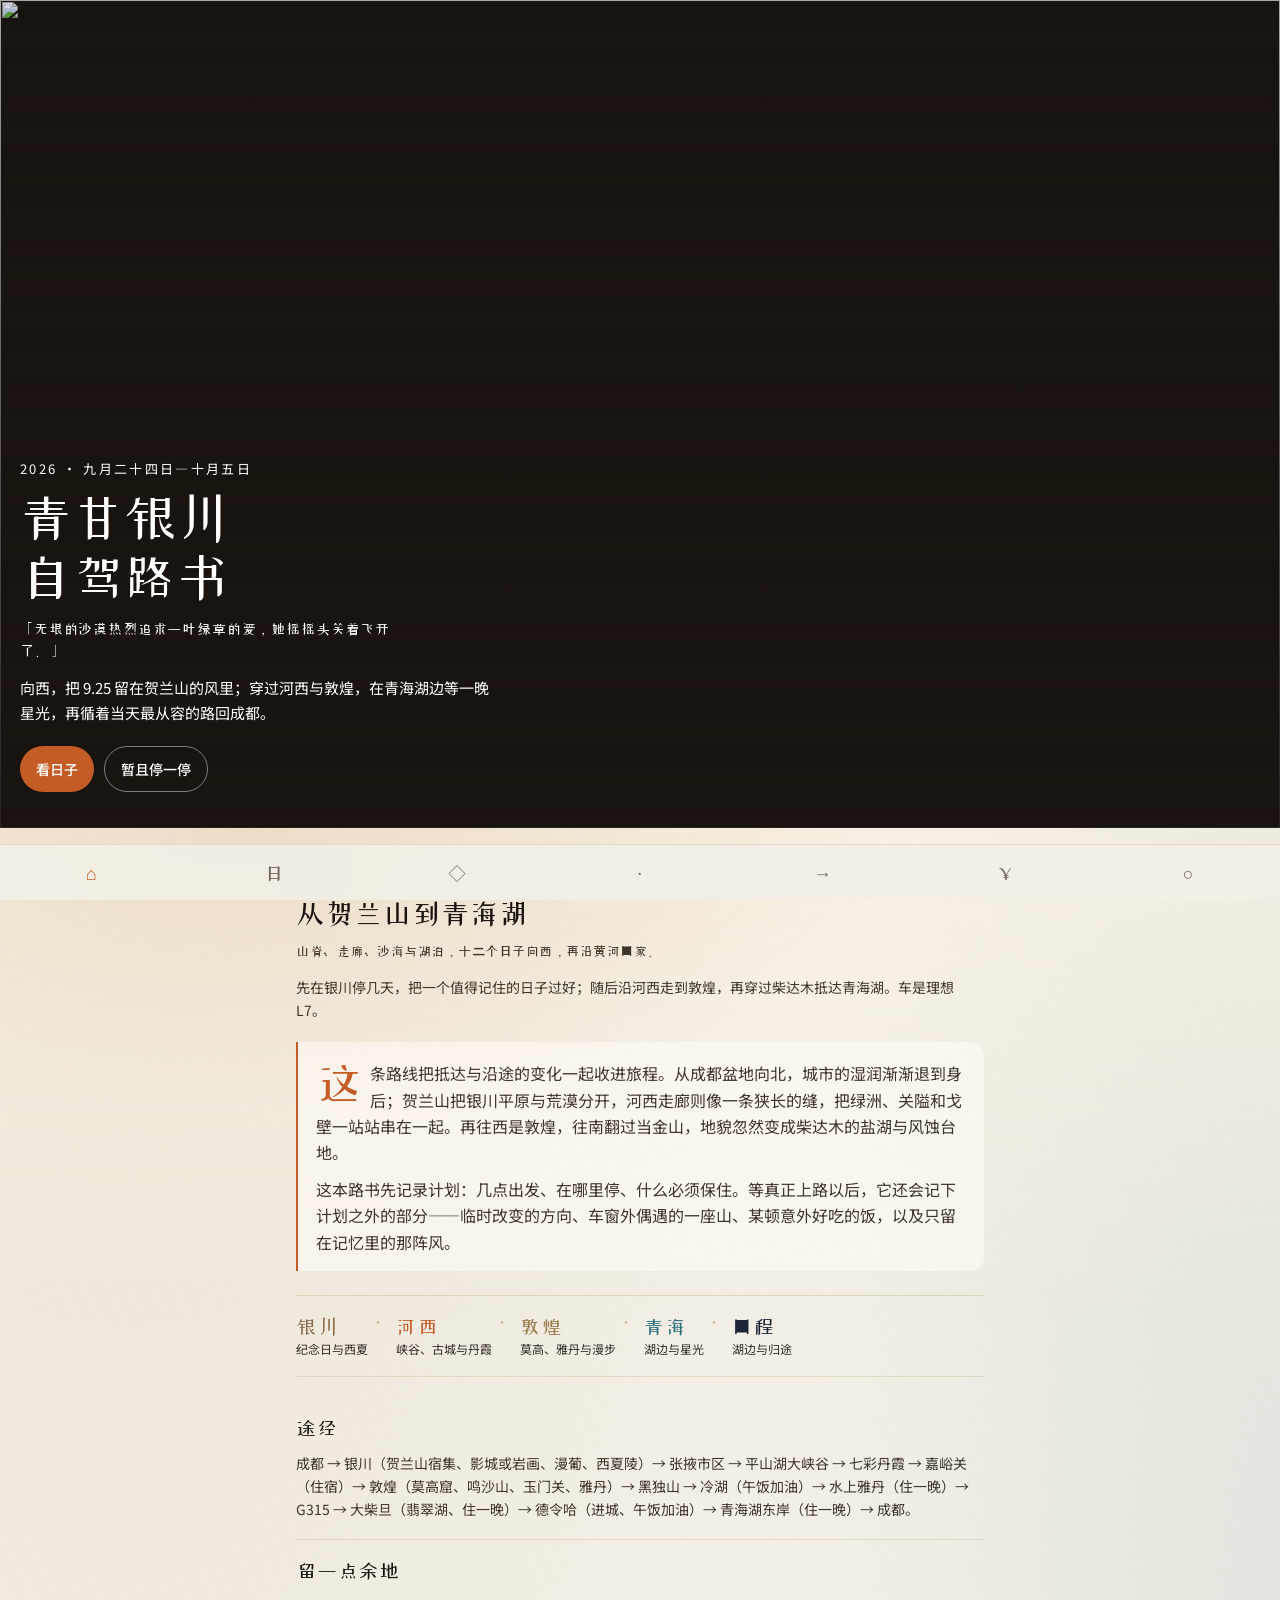
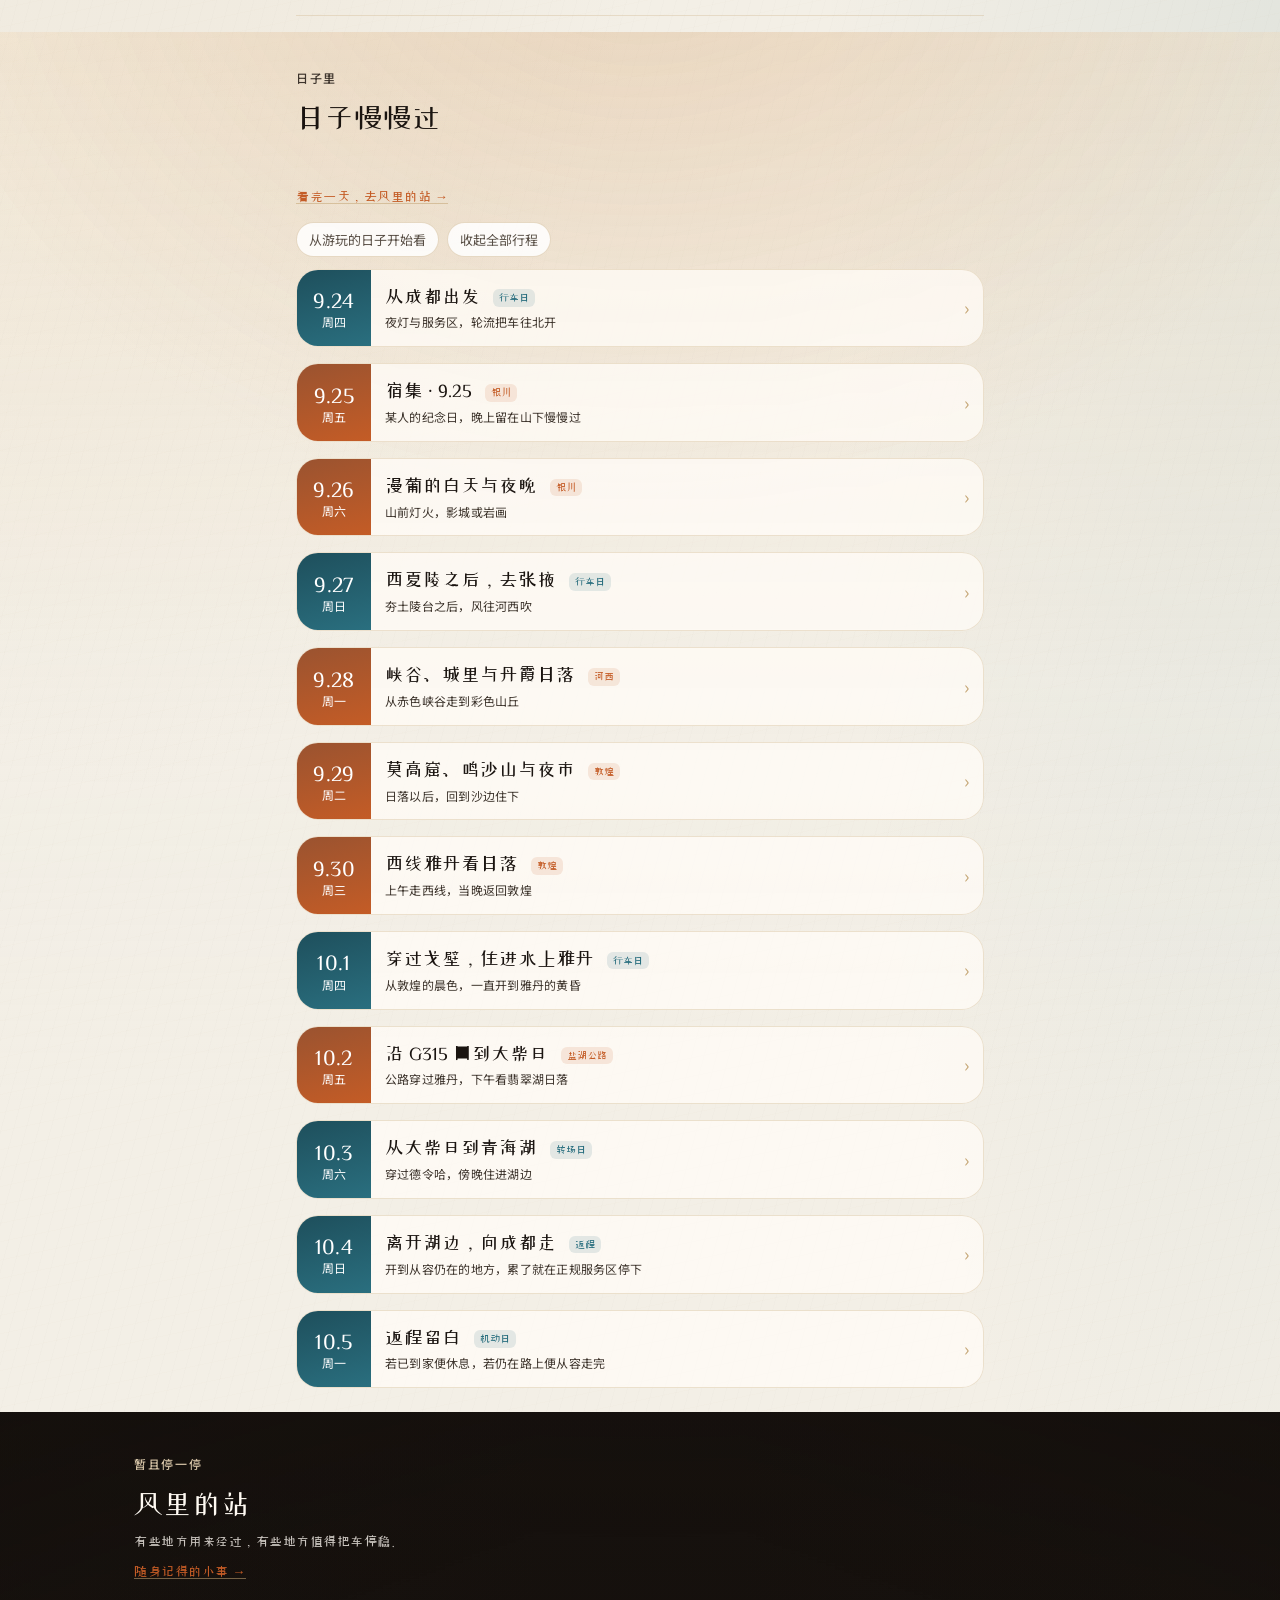
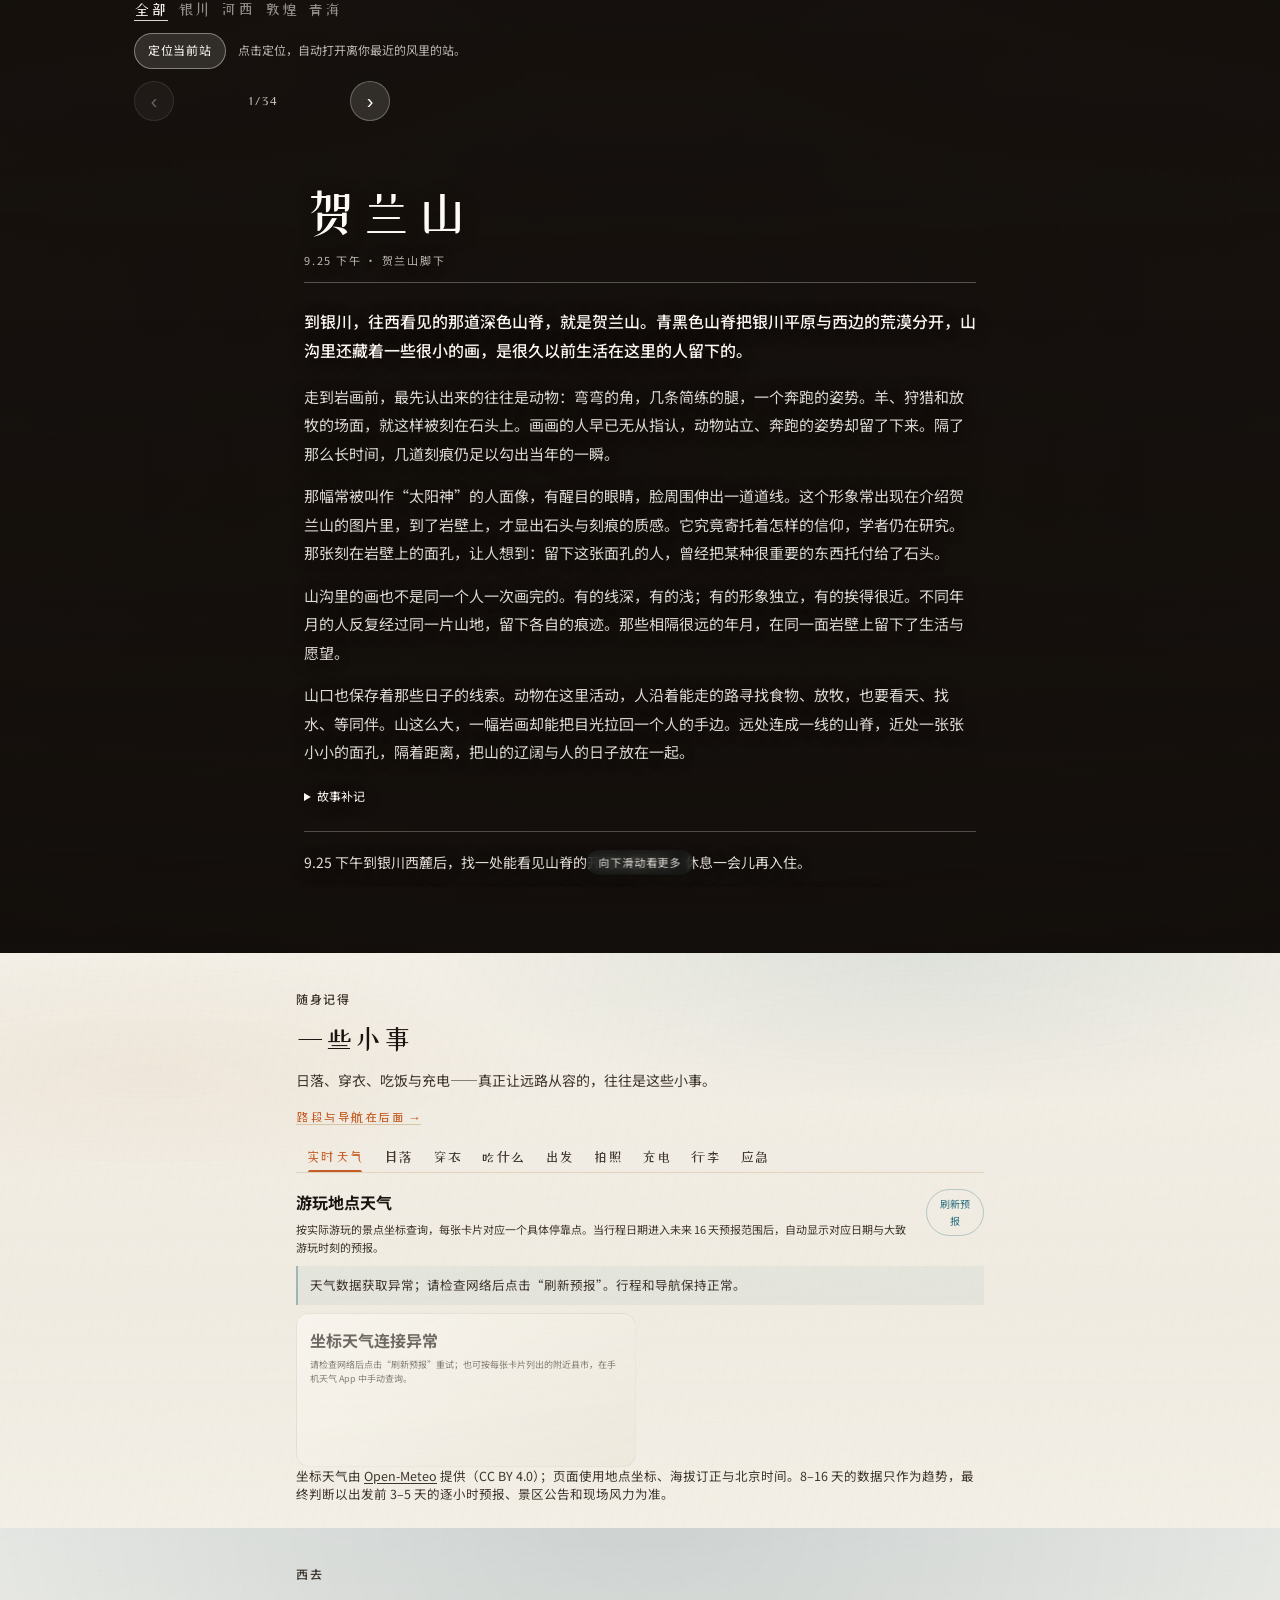
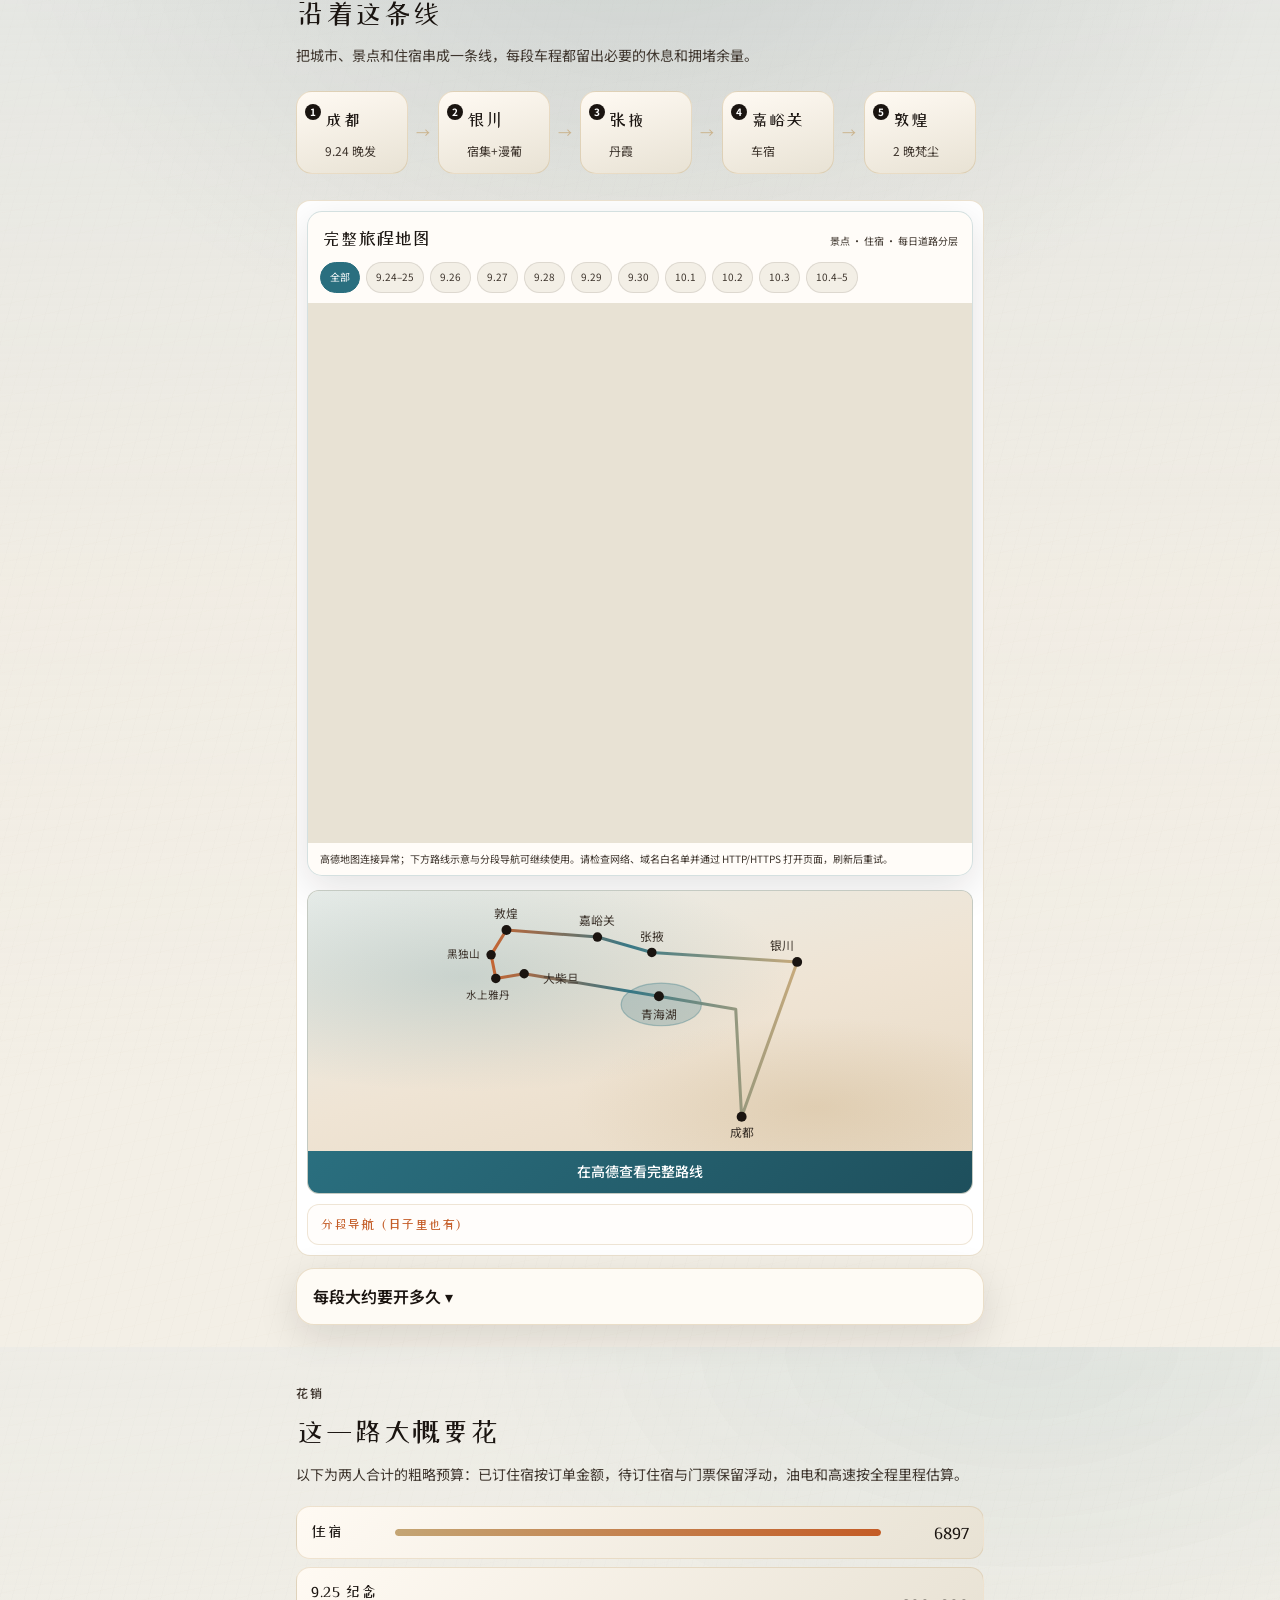
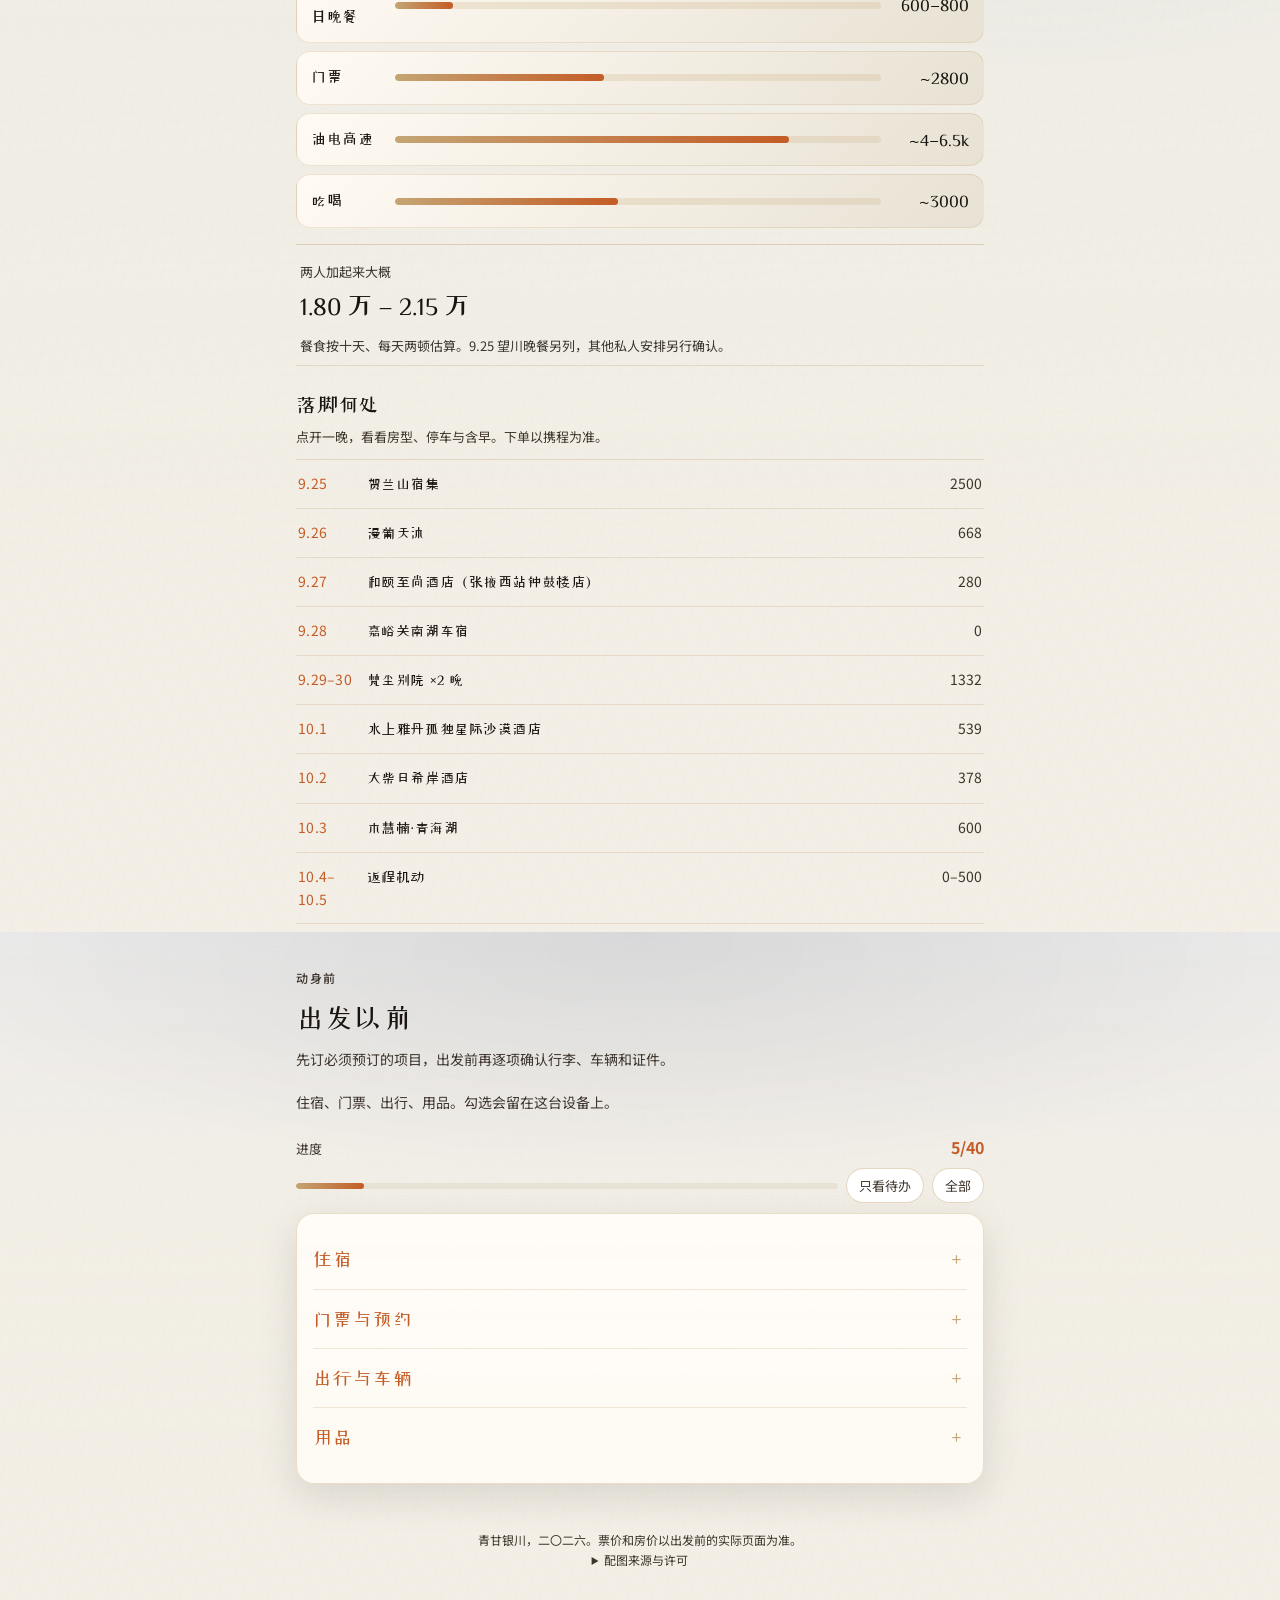
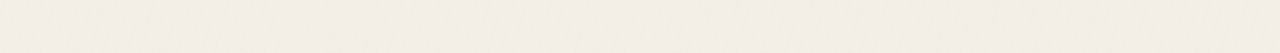
==== commit 2d2533e2: "Align route overview with final daily itinerary" ====
--- a/index.html
+++ b/index.html
@@ -2463,6 +2463,23 @@
     details.day summary { list-style: none; }
     details.day summary::-webkit-details-marker { display: none; }
 
+    @media screen and (max-width: 700px) {
+      body { font-size: 17px; line-height: 1.85; }
+      .day-body, .day-body ul, .day-prose, .day-prose p, .day-lead,
+      .day-aside, .nearby-list p, .spot-prose, .spot-prose p,
+      .spot-slide-card > .spot-teaser, .spot-slide-card > .spot-aside,
+      .spot-reading, .layer p, .layer li, .checklist label {
+        font-size: 17px; line-height: 1.9;
+      }
+      .day-sub, .spot-meta, .nearby-summary, .trip-note, .trip-anchors,
+      .trip-route em, .check-note, .section-desc, .day-rhythm,
+      .field-note textarea, .field-notes-head span { font-size: 15px; line-height: 1.75; }
+      .day-title { font-size: 21px; line-height: 1.5; }
+      .spot-reading .reading-poem { font-size: 18px; line-height: 2; }
+      .spot-sources > summary, .nearby-kicker { font-size: 16px; }
+      .day-prose p, .spot-slide-card > .spot-aside { margin-bottom: 18px; }
+    }
+
     @media print {
       .bottom-nav, .btn-row, .no-print, .progress-bar, .fab-top, .toc, .filter-row, .lightbox, .offline-status { display: none !important; }
       body { padding: 0; background: #fff; background-image: none; }
@@ -2530,7 +2547,7 @@
 
         <div class="layer">
           <h3>途经</h3>
-          <p>银川（贺兰山、漫葡、西夏）→ 张掖市区 → 平山湖大峡谷 → 七彩丹霞 → 敦煌（莫高、鸣沙、雅丹）→ 黑独山 → 水上雅丹（住一晚）→ G315 与翡翠湖 → 大柴旦（住一晚）→ 青海湖东岸 → 成都方向。</p>
+          <p>成都 → 银川（贺兰山宿集、影城或岩画、漫葡、西夏陵）→ 张掖市区 → 平山湖大峡谷 → 七彩丹霞 → 嘉峪关（住宿）→ 敦煌（莫高窟、鸣沙山、玉门关、雅丹）→ 黑独山 → 冷湖（午饭加油）→ 水上雅丹（住一晚）→ G315 → 大柴旦（翡翠湖、住一晚）→ 德令哈（进城、午饭加油）→ 青海湖东岸（住一晚）→ 成都。</p>
         </div>
         <details class="layer">
           <summary style="cursor:pointer;margin:0 0 10px">留一点余地</summary>
@@ -4438,6 +4455,17 @@
         dayLock = false;
       }
       days.forEach((d) => {
+        const summary = d.querySelector(":scope > summary");
+        summary.addEventListener("click", (event) => {
+          if (event.target.closest("a, button, input, select, textarea")) return;
+          event.preventDefault();
+          // Close the previous day and open this one in one layout change,
+          // keeping the tapped heading at its original viewport position.
+          const top = summary.getBoundingClientRect().top;
+          if (d.open) d.open = false;
+          else openOnlyDay(d);
+          window.scrollBy({ top: summary.getBoundingClientRect().top - top, behavior: "instant" });
+        });
         d.addEventListener("toggle", () => {
           if (d.open) wakeDayCoverImgs(d);
           if (dayLock || !d.open) return;
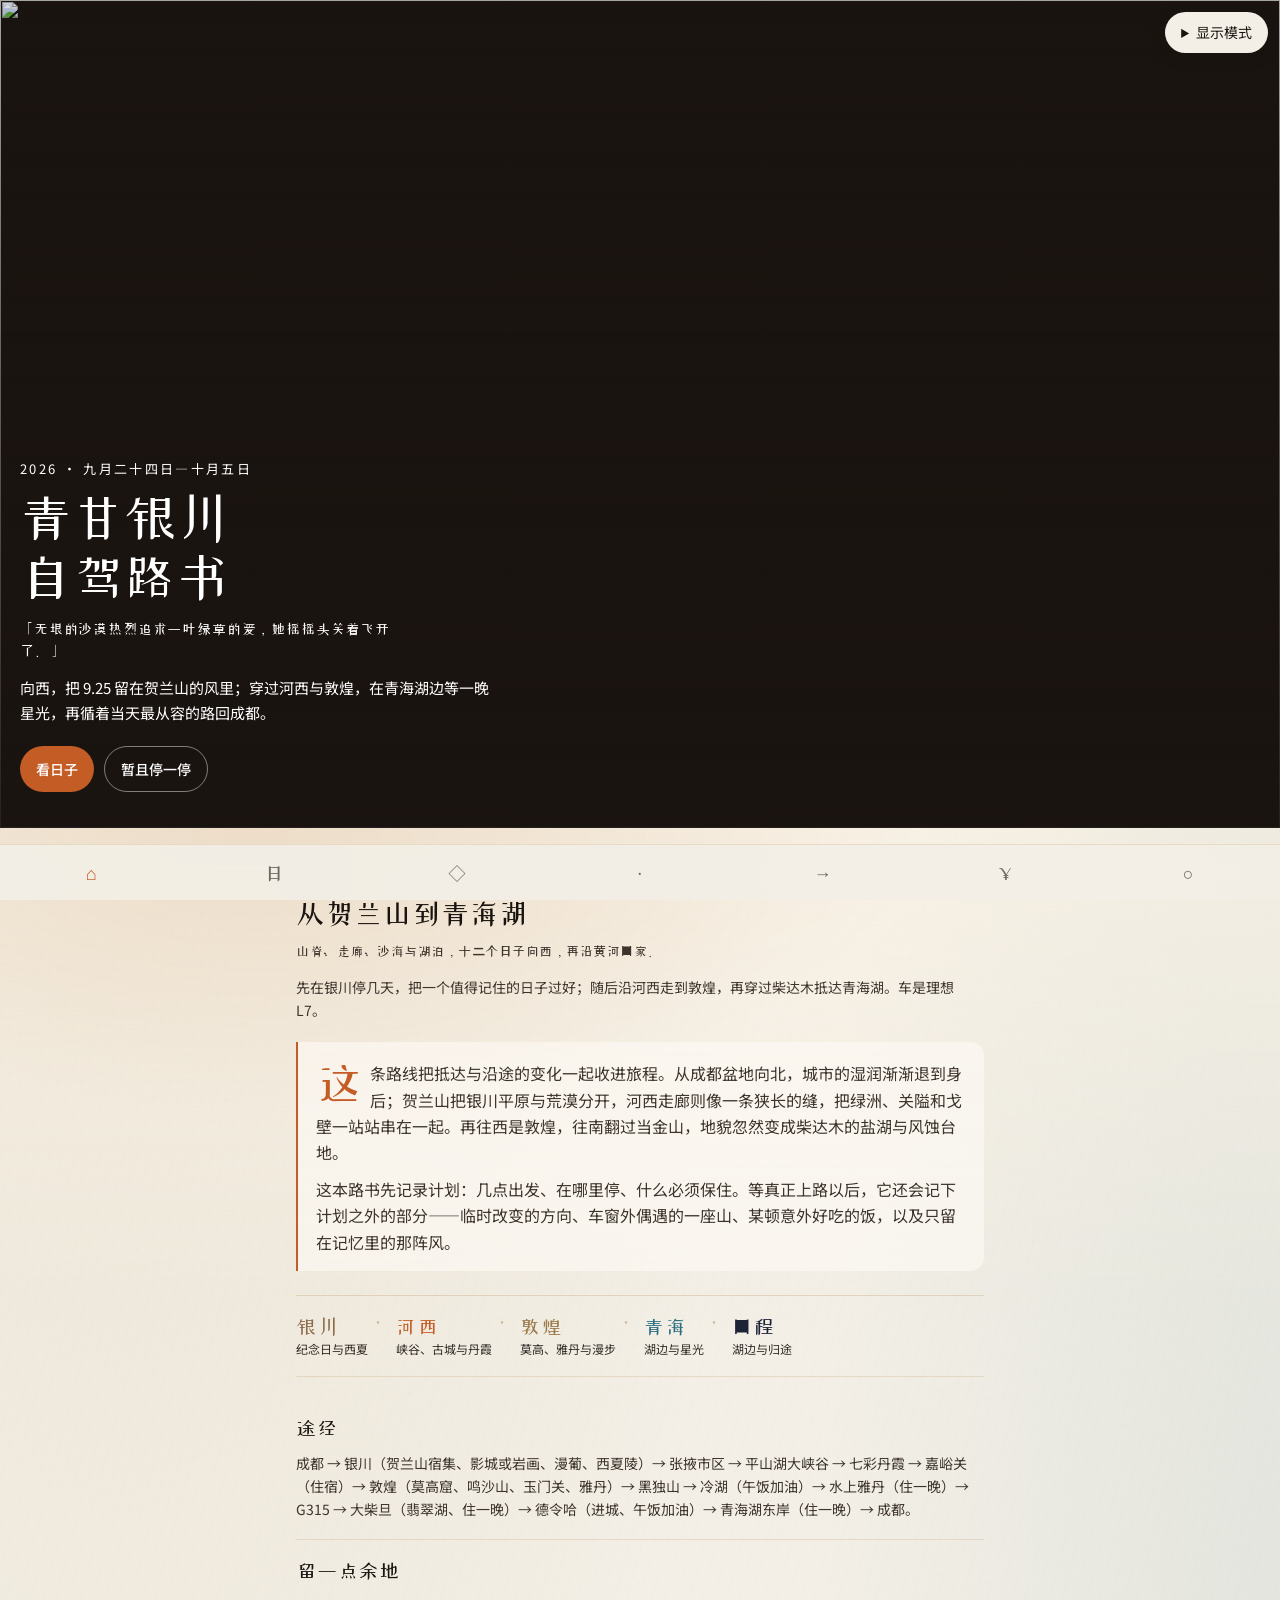
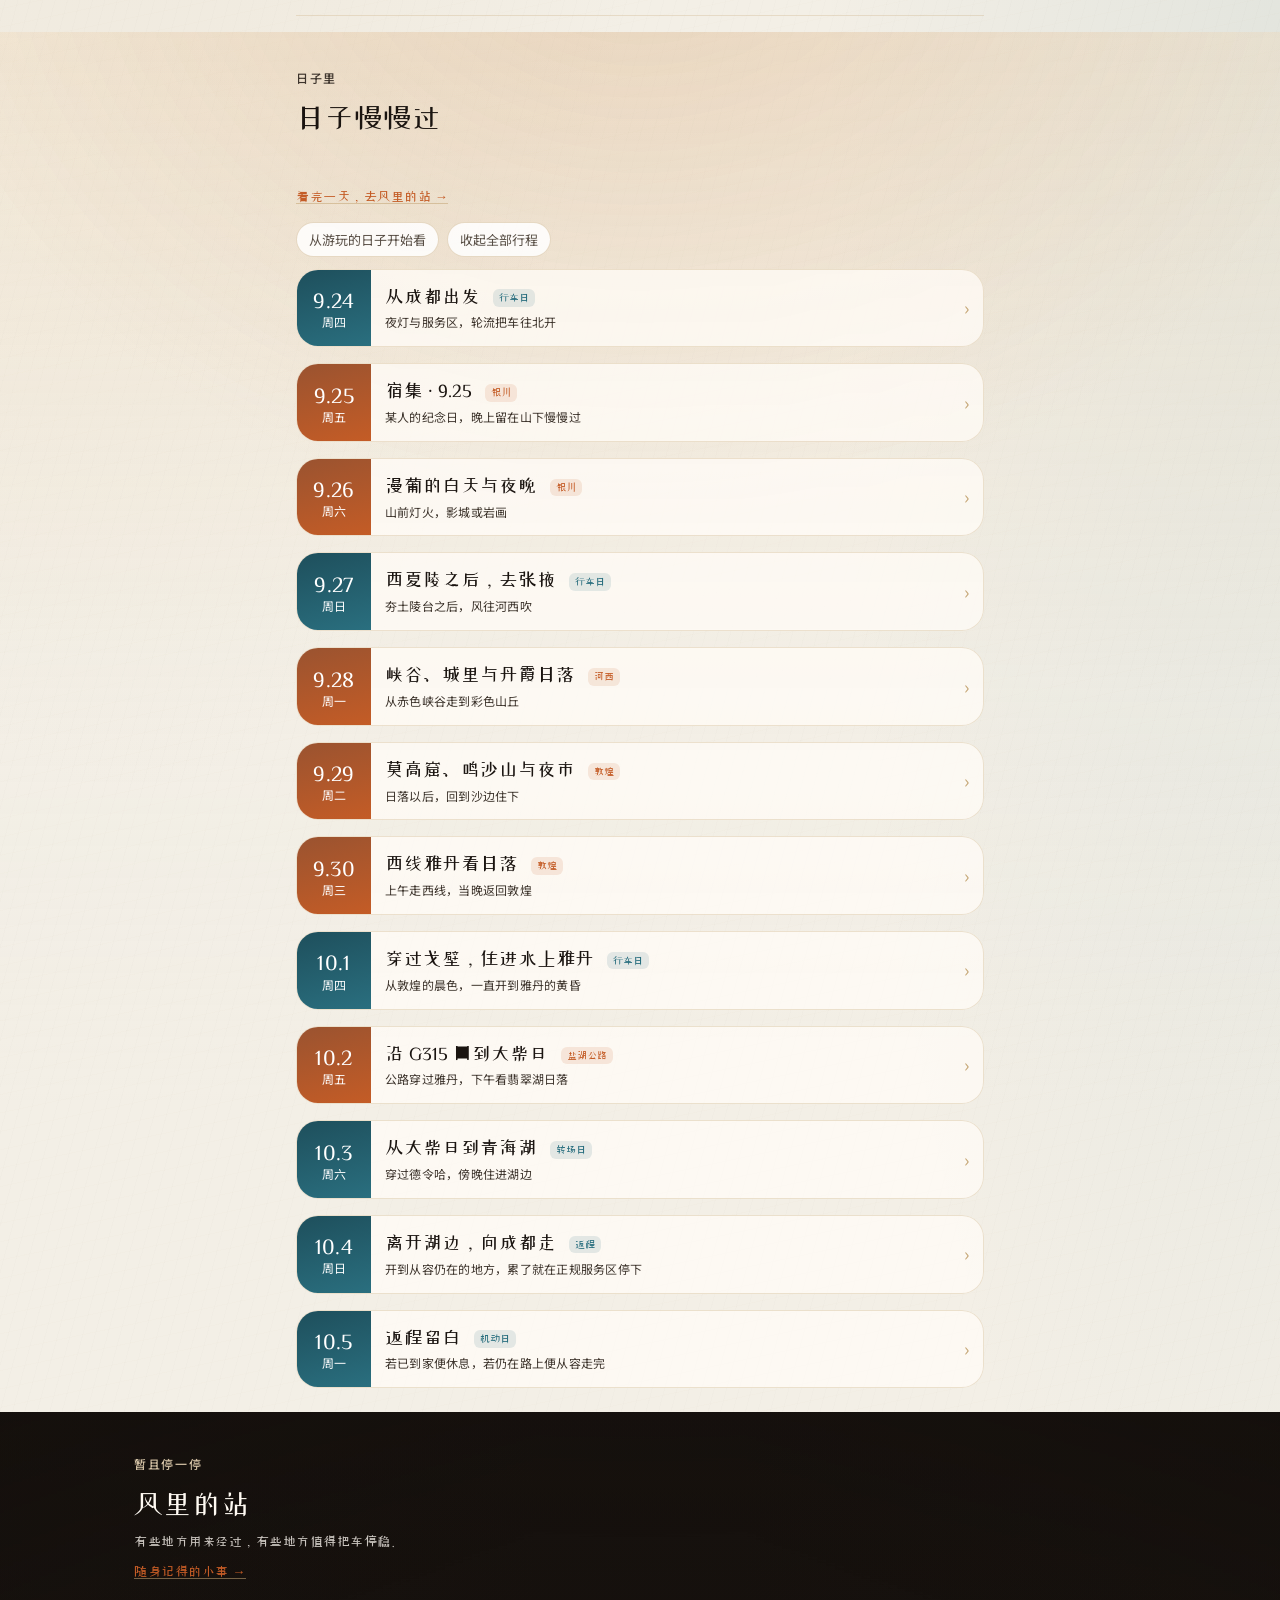
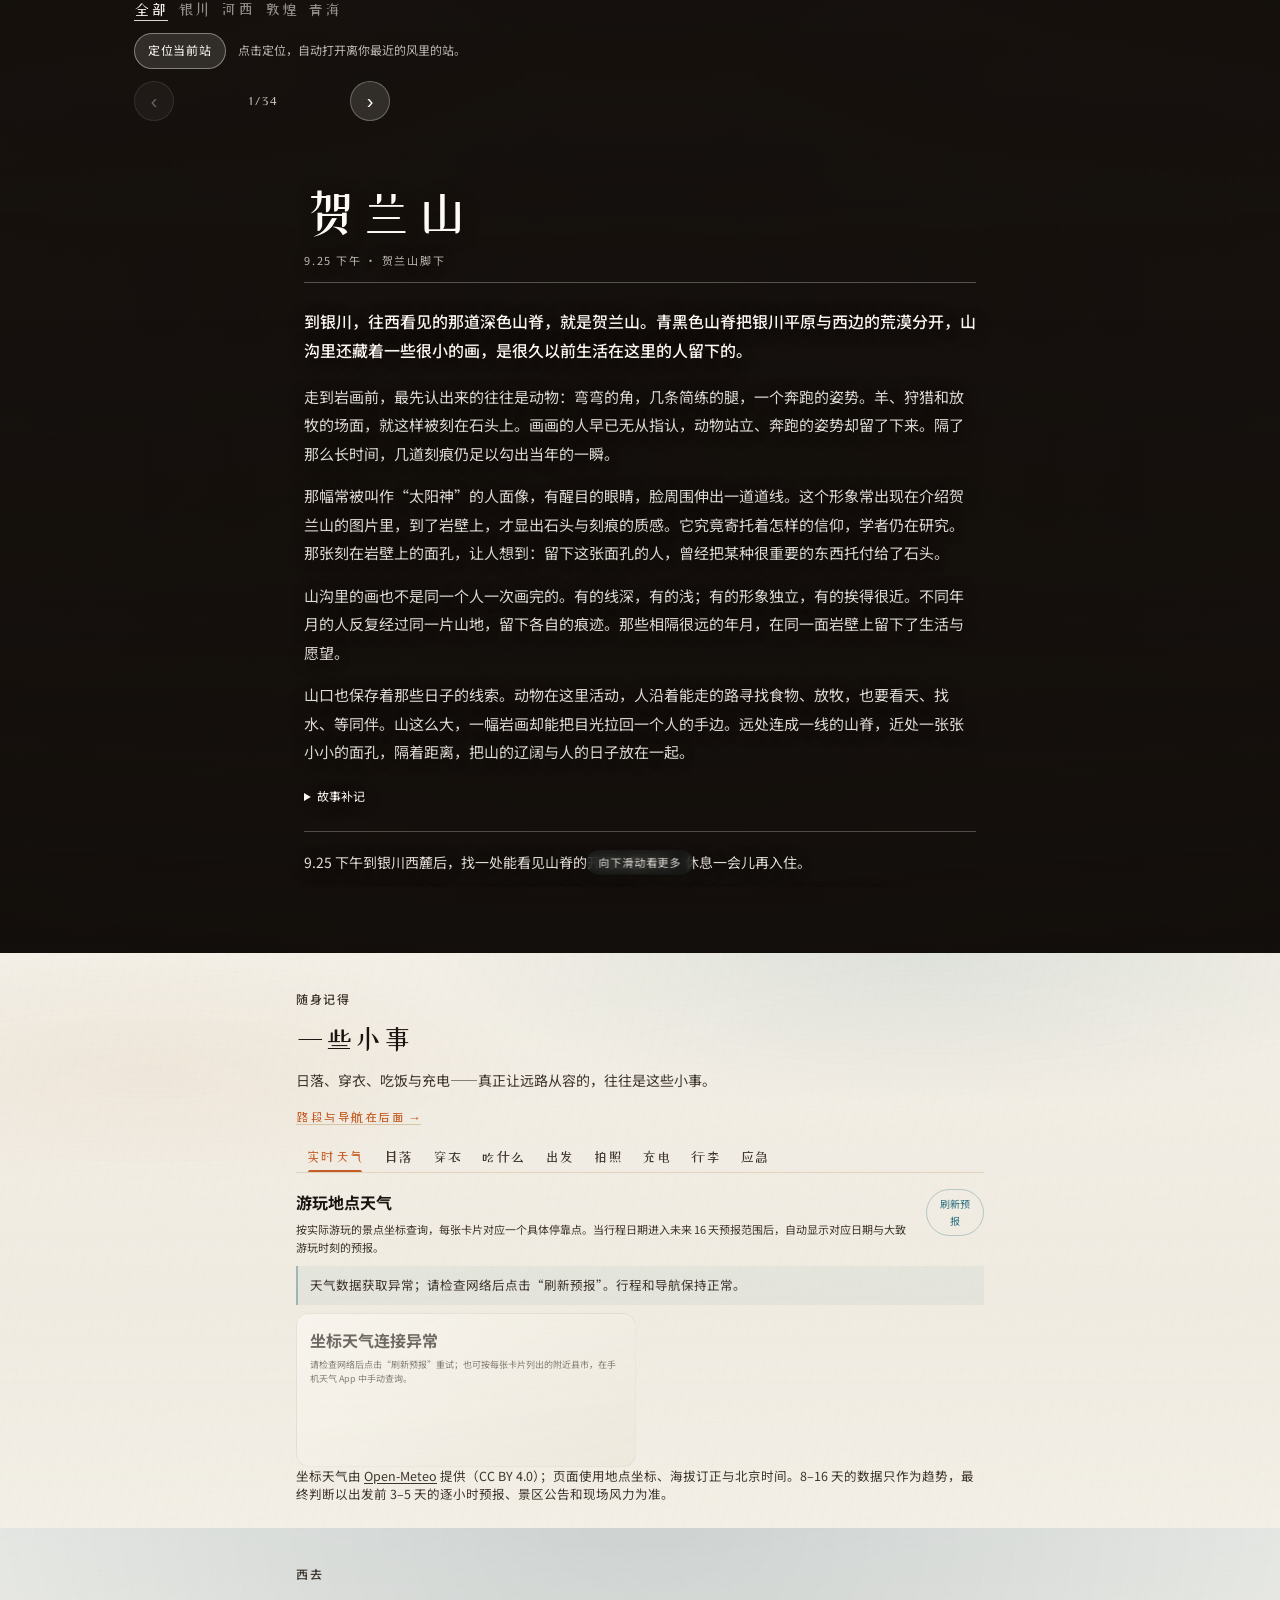
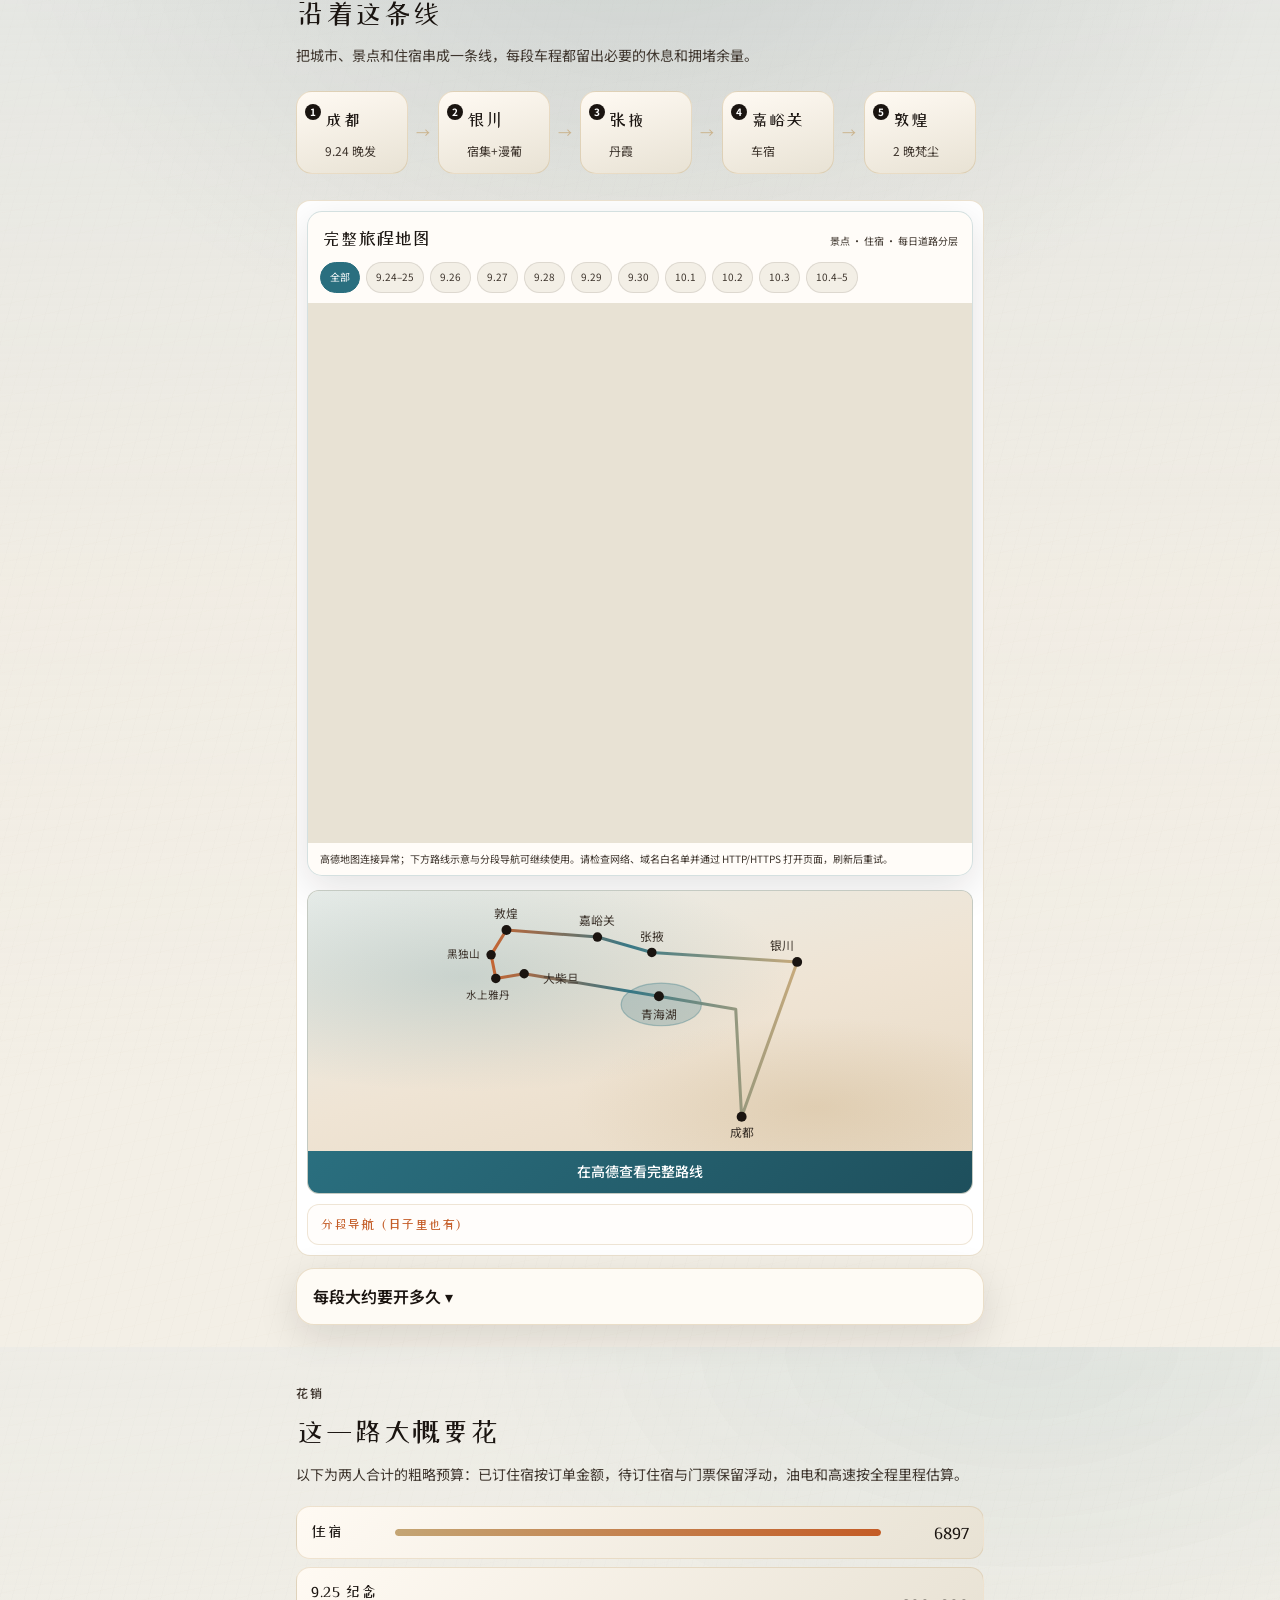
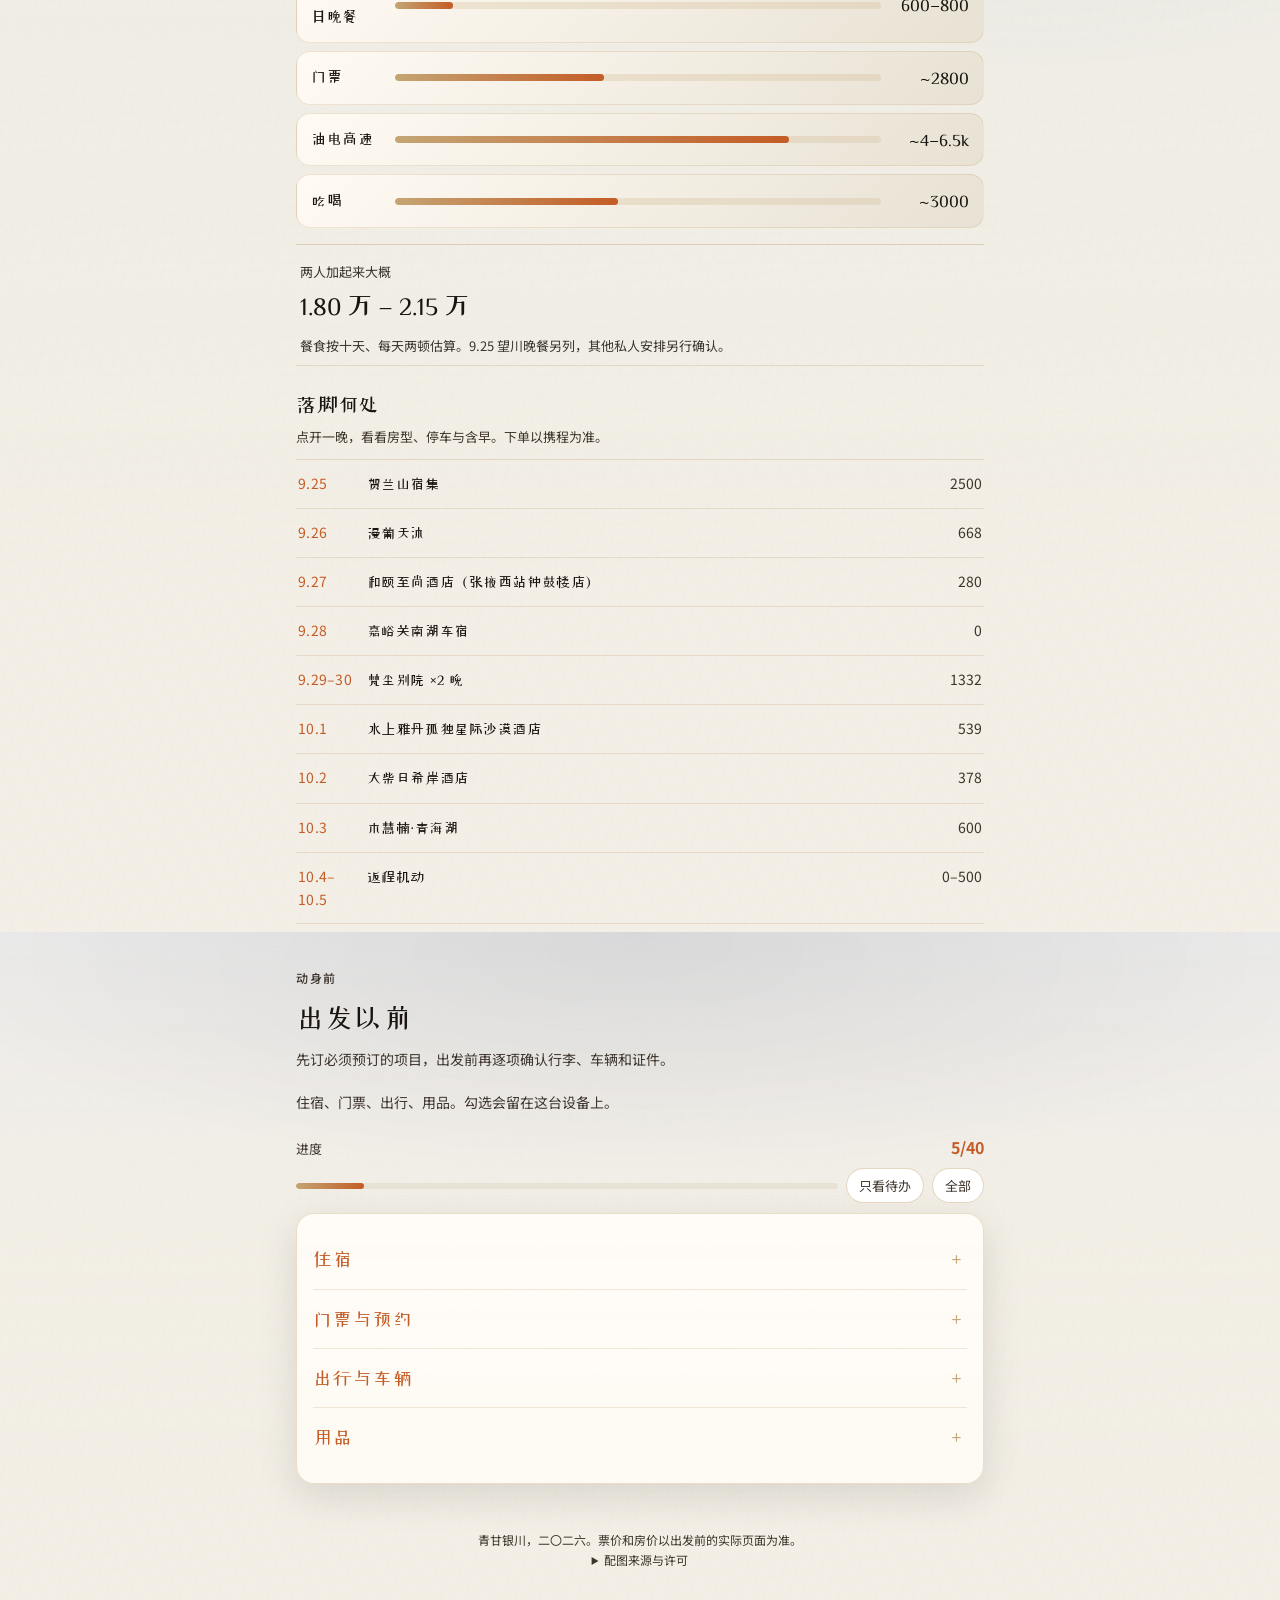
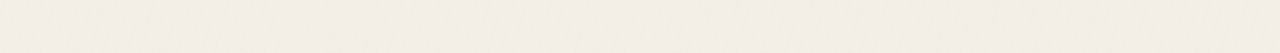
==== commit ffcb0327: "Add adjustable widescreen reading and 16:9 projection mode" ====
--- a/index.html
+++ b/index.html
@@ -28,6 +28,8 @@
   <link rel="preconnect" href="https://fonts.gstatic.com" crossorigin />
   <link href="https://fonts.googleapis.com/css2?family=Noto+Sans+SC:wght@400;500;700&family=ZCOOL+XiaoWei&display=swap" rel="stylesheet" />
   <script src="scripts/amap-config.js"></script>
+  <link rel="stylesheet" href="assets/display-mode.css" />
+  <script src="scripts/display-mode.js" defer></script>
   <style>
     :root {
       --sand: #c4a574;
--- a/assets/display-mode.css
+++ b/assets/display-mode.css
@@ -0,0 +1,37 @@
+html.reading-wide .wrap { width: min(var(--reading-width, 1280px), 100%); }
+.display-tools {
+  position: fixed; top: max(12px, env(safe-area-inset-top)); right: 12px;
+  z-index: 80; font-size: 14px; color: #1a1410;
+}
+.display-tools > summary {
+  cursor: pointer; padding: 9px 16px; border-radius: 24px;
+  background: #f3efe6; box-shadow: 0 3px 18px #1a141026;
+}
+.display-panel { width: min(310px, calc(100vw - 24px)); padding: 18px; margin-top: 8px; border-radius: 18px; background: #f3efe6; box-shadow: 0 12px 40px #1a141033; }
+.display-panel label { display: block; margin-bottom: 14px; }
+.display-panel select, .projection-toolbar select { font: inherit; padding: 6px; max-width: 100%; }
+.display-panel input { width: 100%; accent-color: #c45c26; }
+.display-panel p { font-size: 12px; margin-bottom: 0; }
+.display-panel button, .projection-toolbar button { font: inherit; border: 1px solid #c4a574; background: #f3efe6; color: #1a1410; border-radius: 20px; padding: 8px 14px; cursor: pointer; }
+.display-panel button { background: #c45c26; color: white; border: 0; }
+.projection-dialog {
+  width: 100vw; max-width: none; height: 100dvh; max-height: none;
+  padding: 0; border: 0; margin: 0; background: #171714; color: #f3efe6;
+}
+.projection-dialog[open] { display: flex; flex-direction: column; }
+.projection-dialog::backdrop { background: #171714; }
+.projection-toolbar { display: flex; align-items: center; justify-content: center; flex-wrap: wrap; gap: 8px 16px; padding: 10px 12px; font-size: 14px; }
+.projection-toolbar label { display: flex; align-items: center; gap: 8px; }
+.projection-toolbar select { background: #f3efe6; color: #1a1410; border-radius: 8px; }
+.projection-space { flex: 1; min-height: 0; display: flex; align-items: center; justify-content: center; overflow: hidden; }
+.projection-frame { position: relative; flex: none; overflow: hidden; background: #f3efe6; }
+.projection-frame iframe { position: absolute; top: 0; left: 0; border: 0; transform-origin: top left; background: #f3efe6; }
+.projection-help { text-align: center; padding: 6px 12px; margin: 0; font-size: 12px; color: #e8d5b5; }
+html.projection-open { overflow: hidden; }
+@media screen and (min-width: 900px) {
+  html.reading-wide #days .day-body { display: flow-root; }
+  html.reading-wide #days .day-cover { float: right; width: 38%; height: 300px; margin: 0 0 20px 28px; border-radius: 14px; }
+  html.reading-wide .hero { padding-left: max(32px, calc((100vw - var(--reading-width, 1280px)) / 2 + 16px)); }
+  html.reading-wide .trip-timeline { display: grid; grid-template-columns: repeat(2, minmax(0, 1fr)); gap: 16px 28px; }
+}
+@media print { .display-tools, .projection-dialog { display: none !important; } }
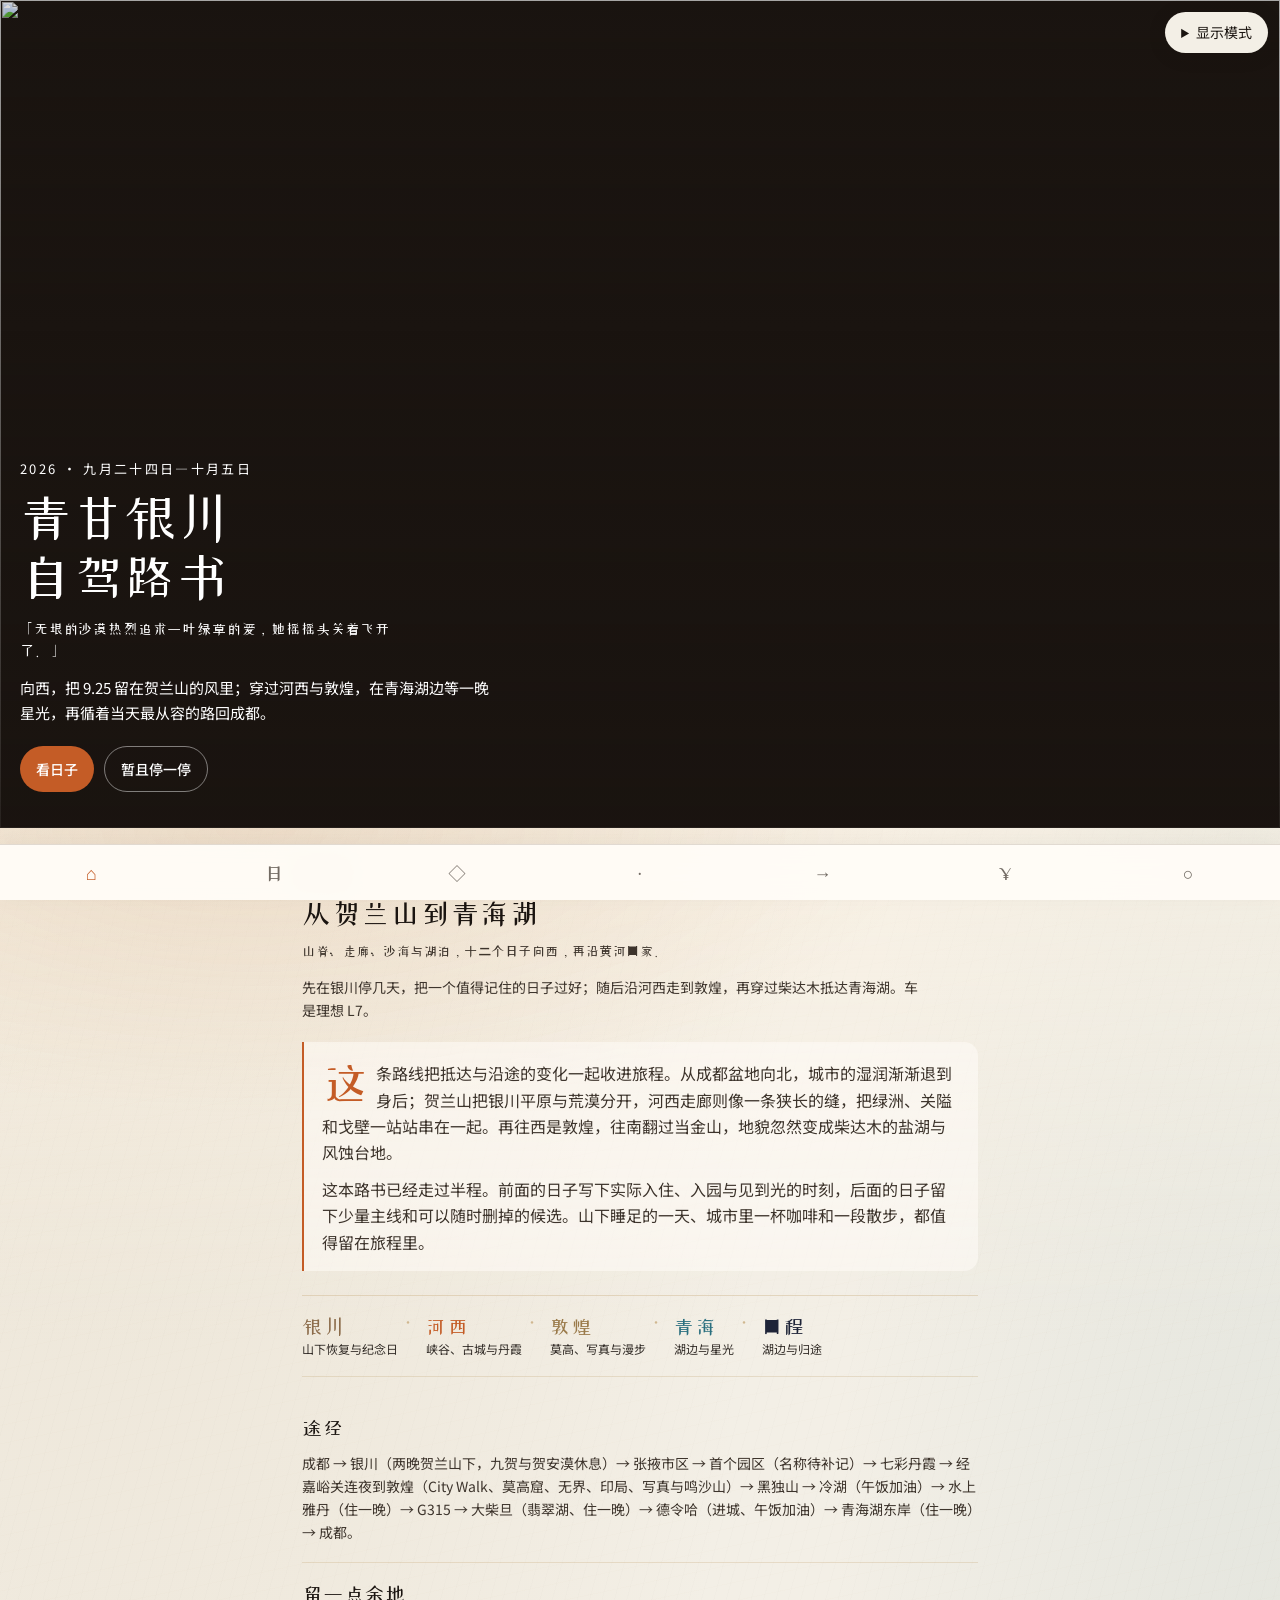
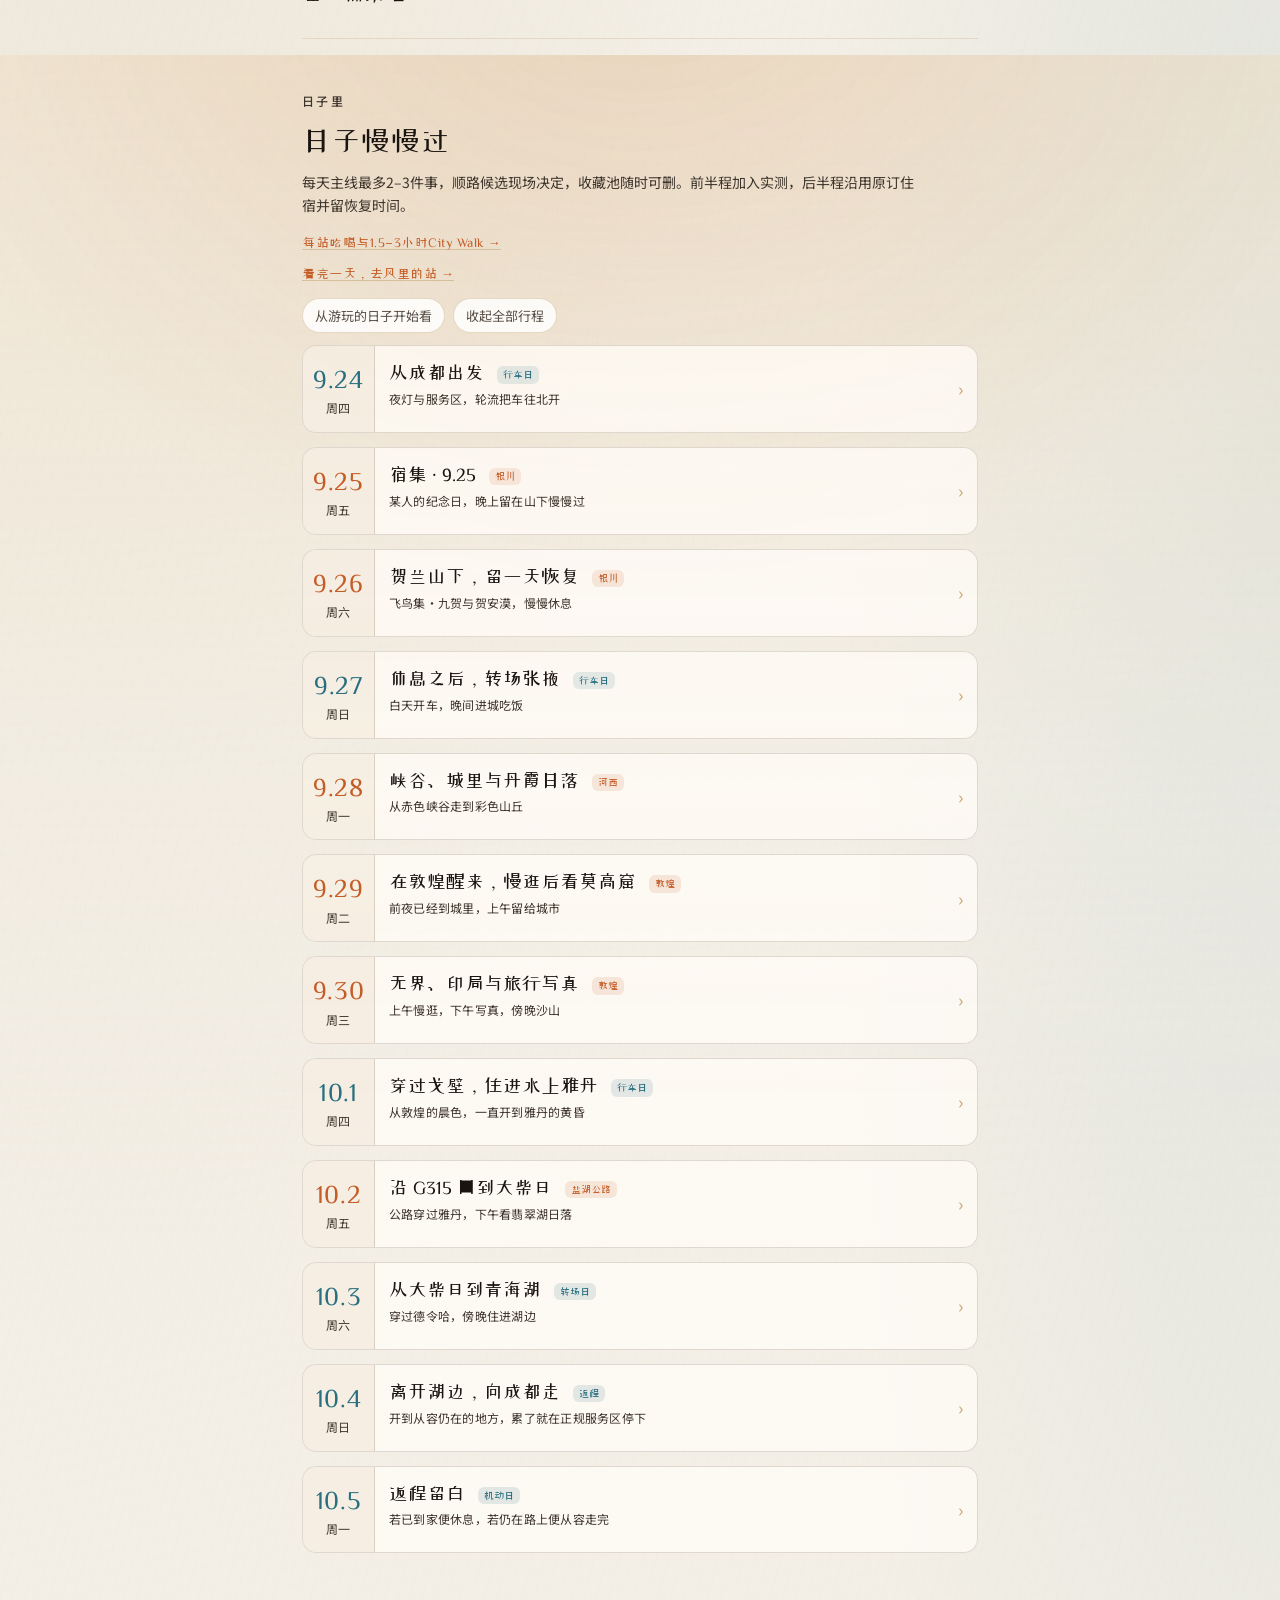
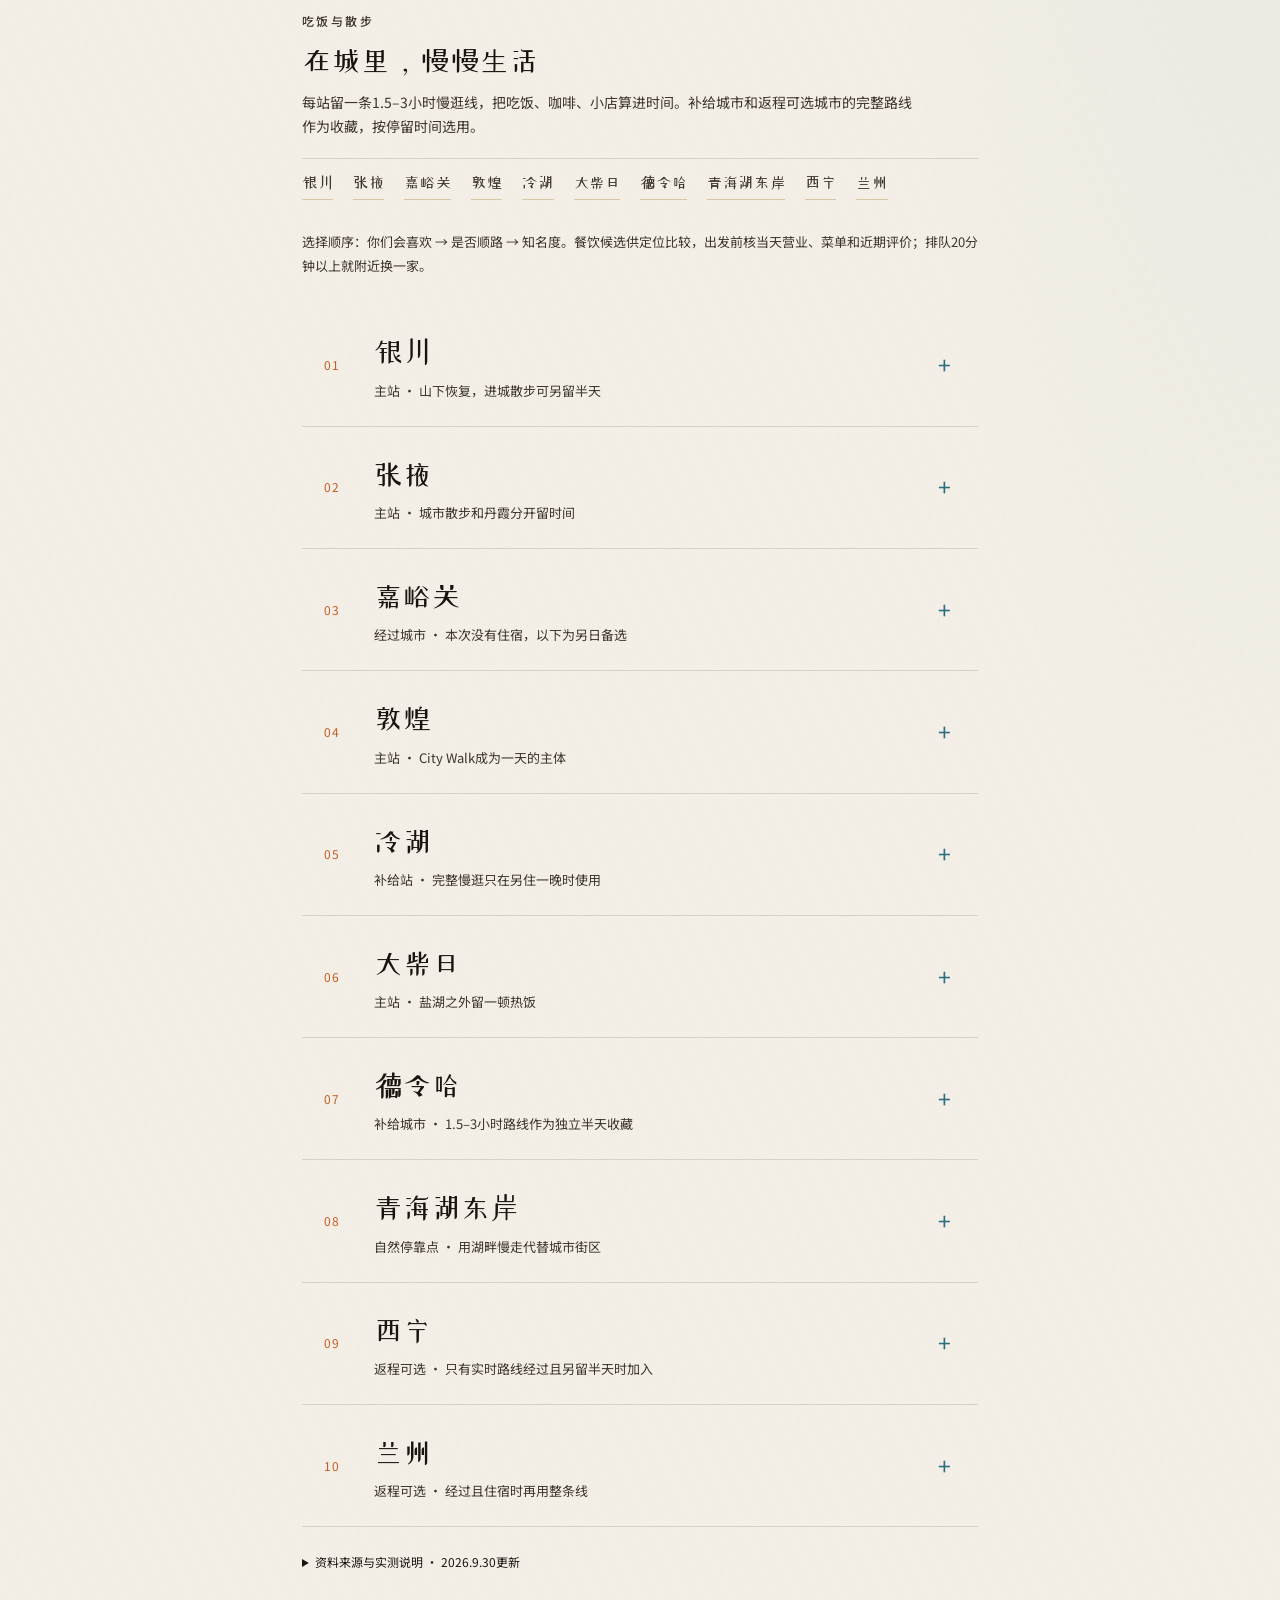
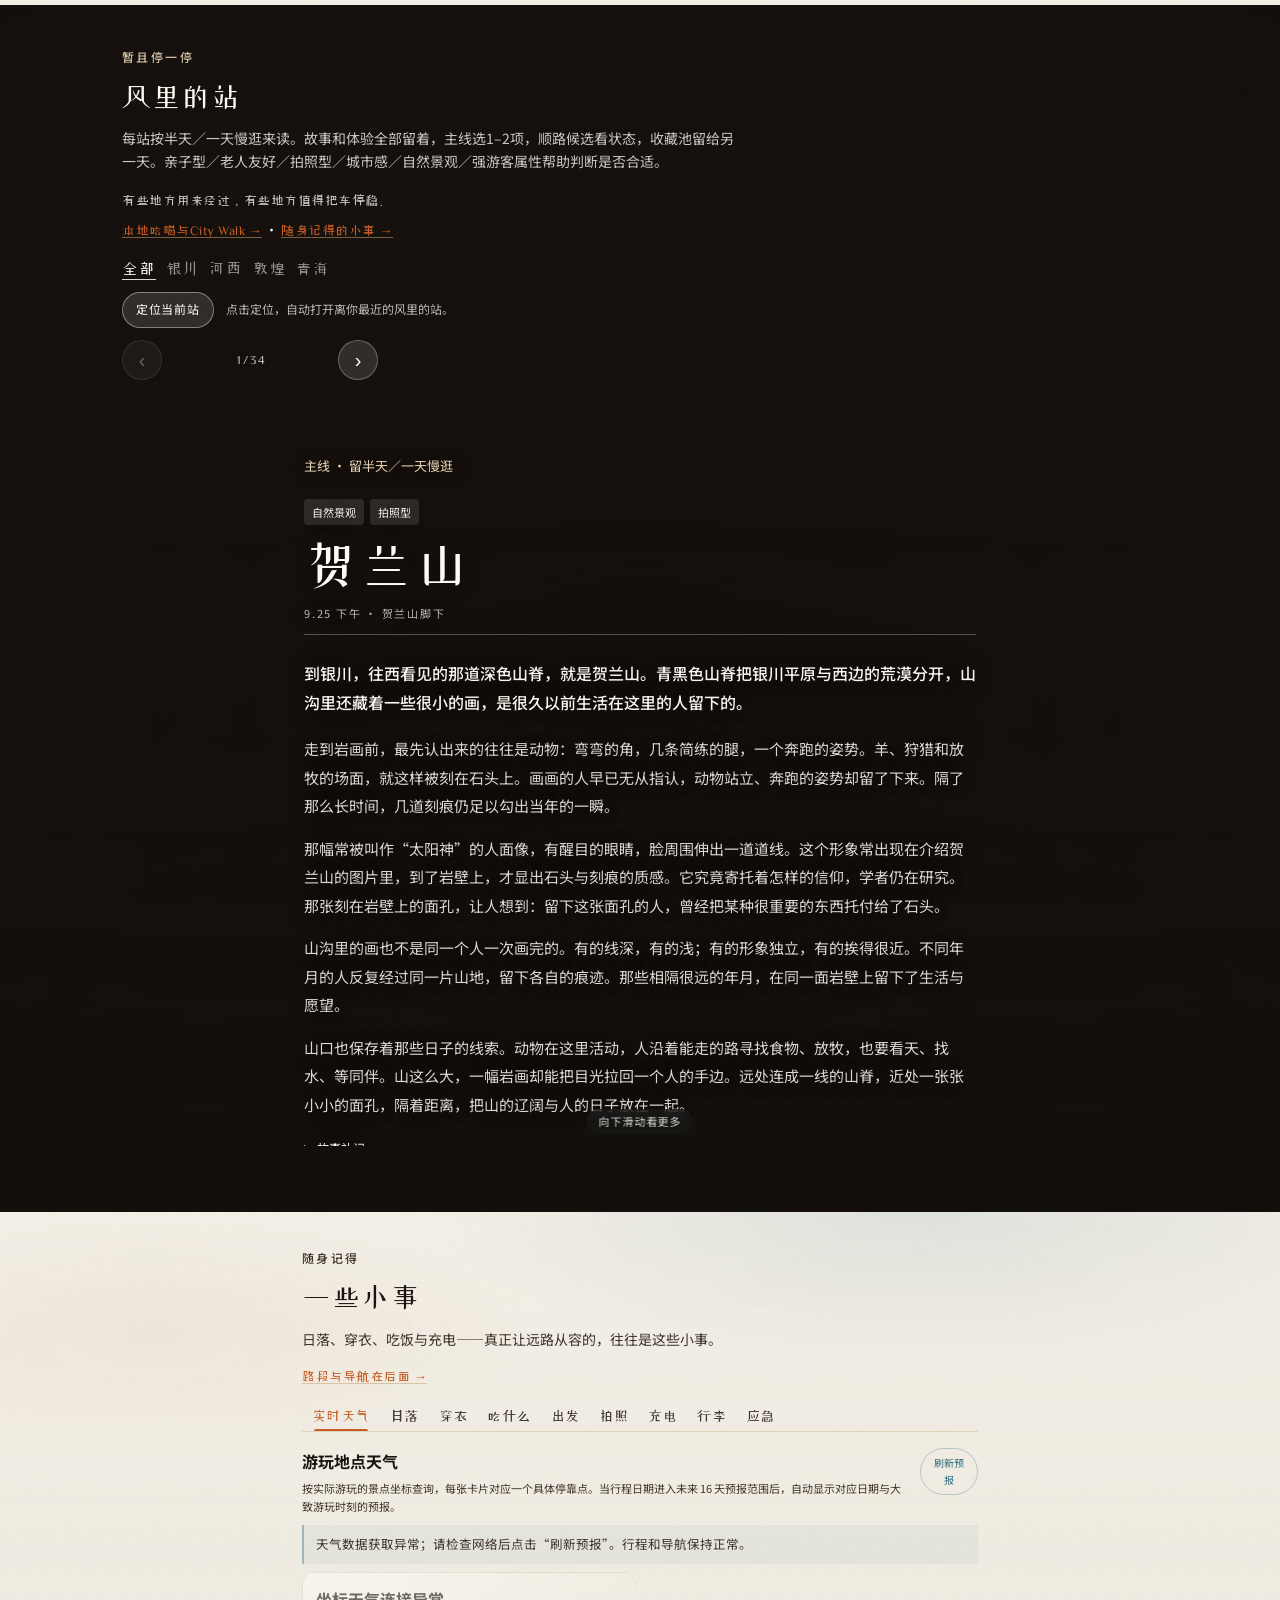
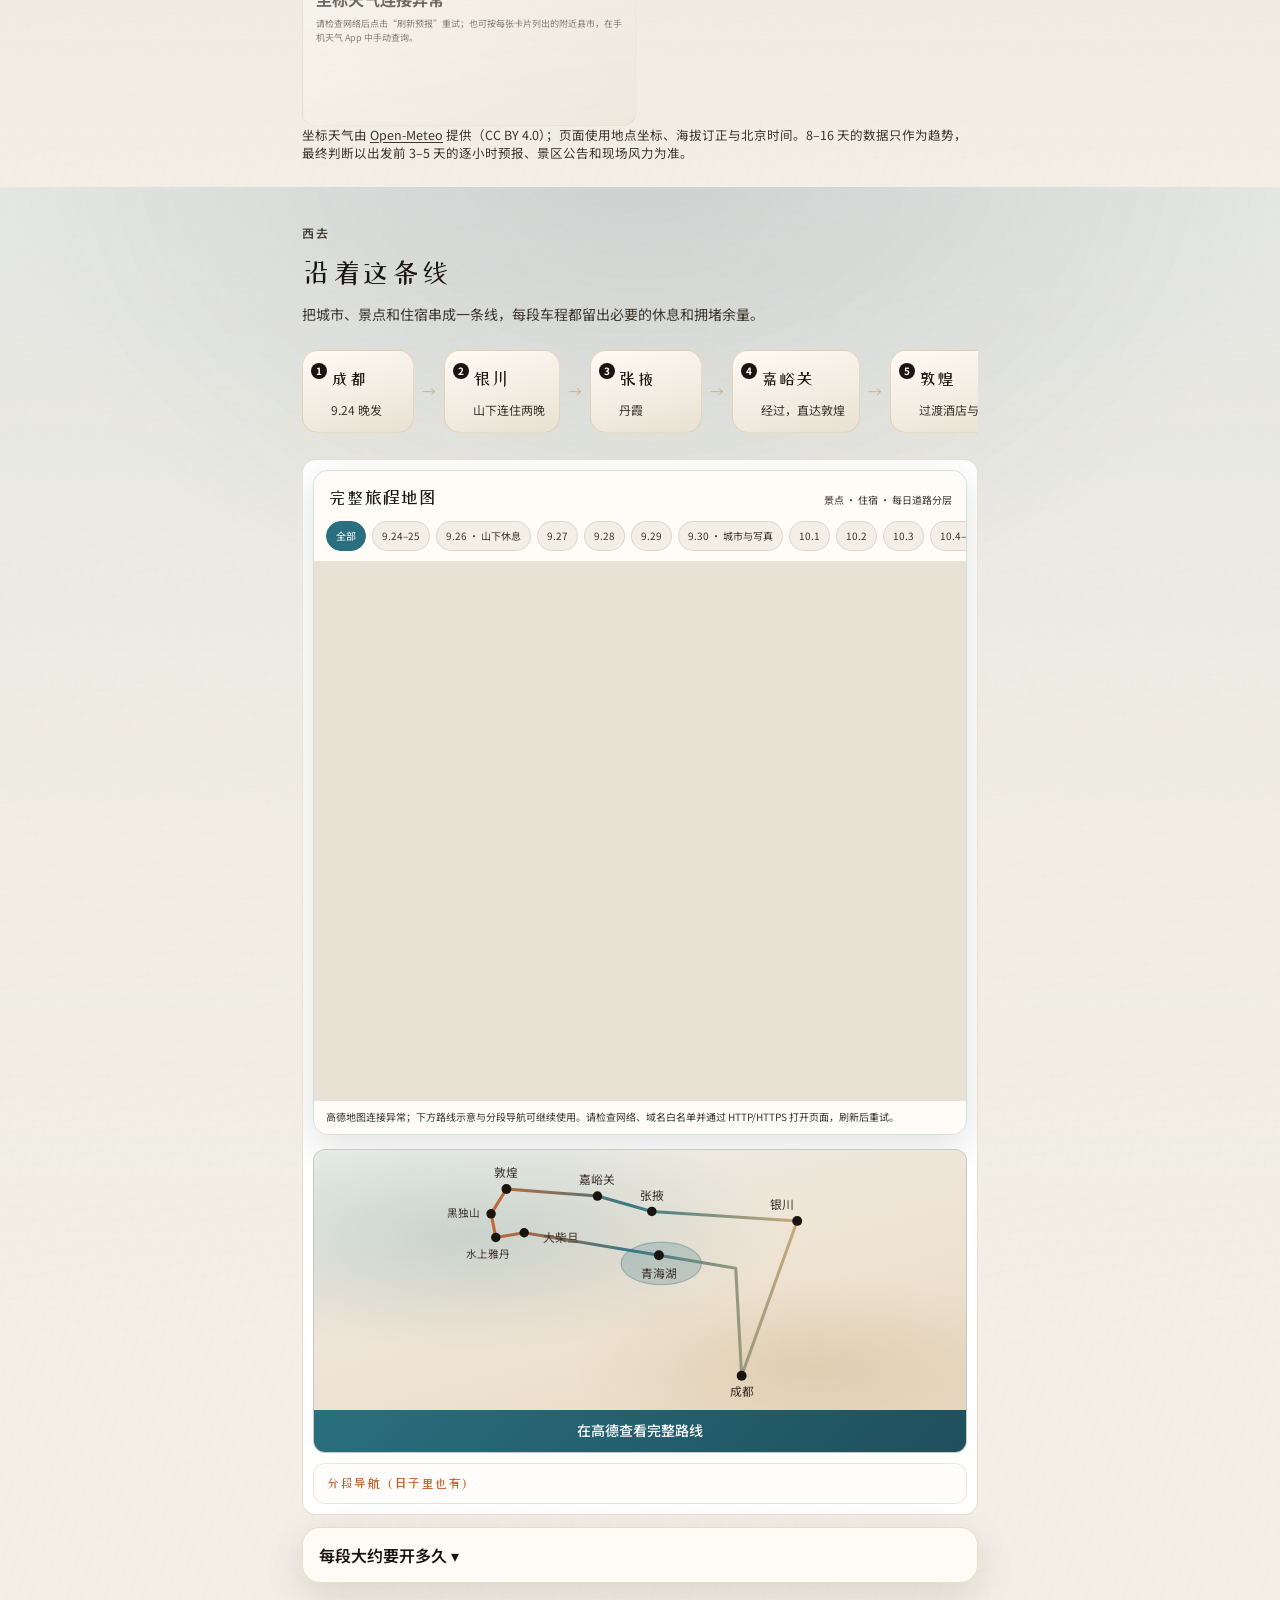
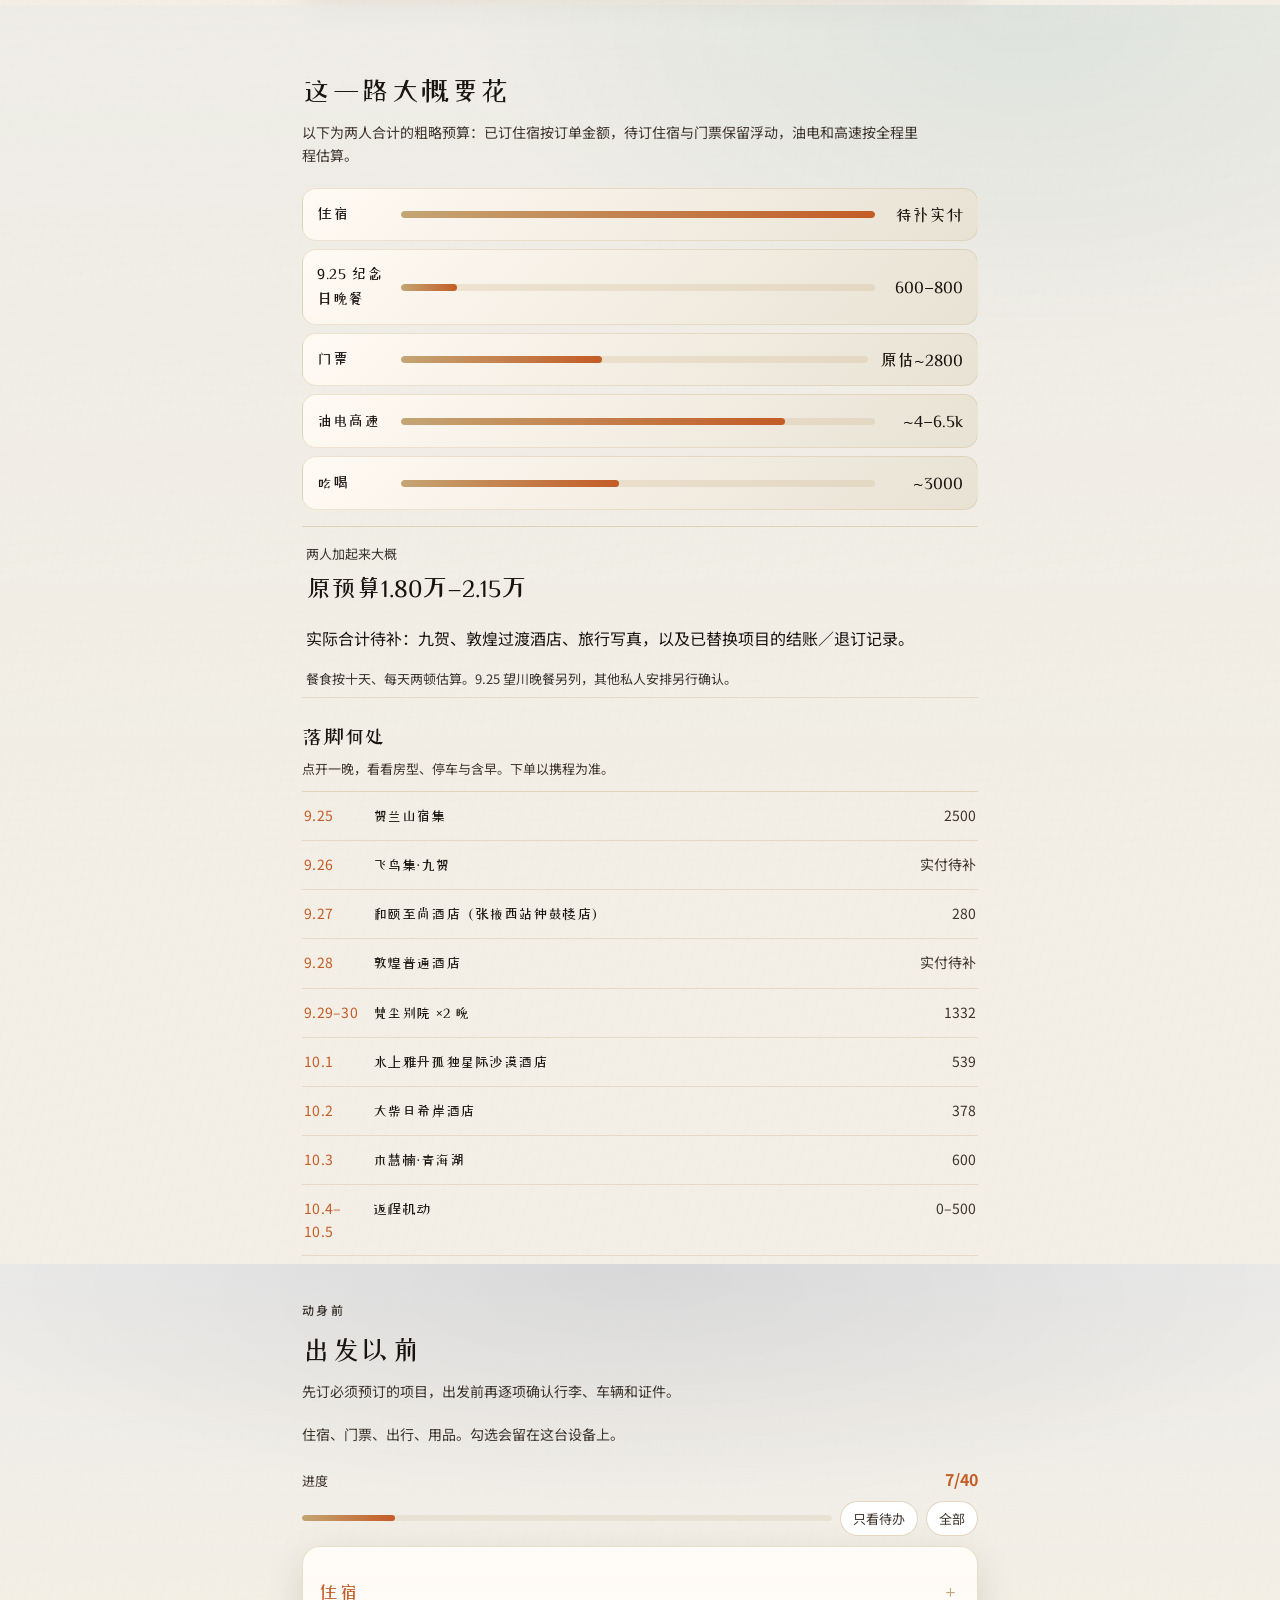
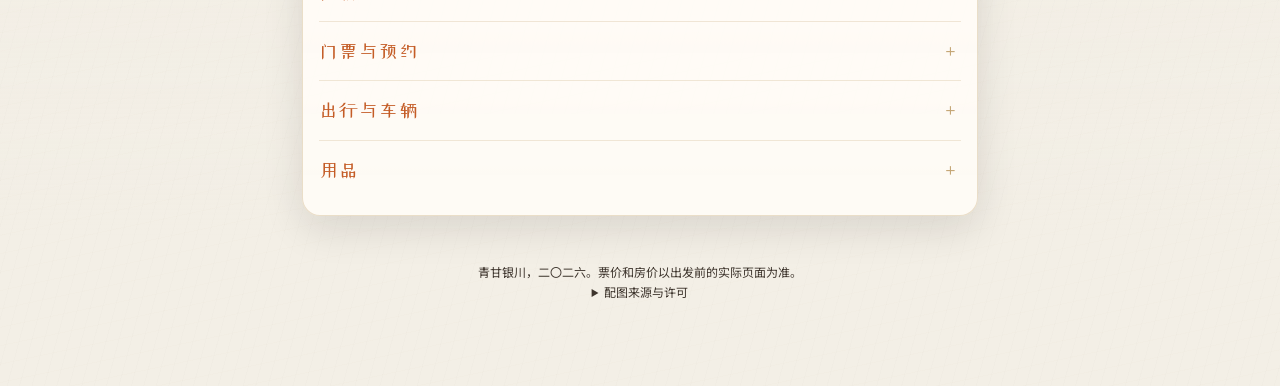
==== commit 72706f2b: "Update actual itinerary and refine editorial roadbook layout" ====
--- a/index.html
+++ b/index.html
@@ -2490,7 +2490,30 @@
       details.day { break-inside: avoid; }
       details.day[open] { box-shadow: none; }
     }
+
+    .trip-tiers, .experience-record { margin: 16px 0; padding: 14px; border: 1px solid rgba(196,165,116,.35); border-radius: 14px; background: rgba(243,239,230,.65); }
+    .trip-tiers h4, .experience-record h4, .spot-detail h4 { margin: 12px 0 6px; font-family: "ZCOOL XiaoWei", serif; font-size: 17px; font-weight: 400; }
+    .trip-tiers h4:first-child, .experience-record h4:first-child { margin-top: 0; }
+    .trip-tiers p, .experience-record p, .city-guide p { margin: 6px 0; line-height: 1.8; }
+    .main-plan { padding-left: 1.3em; margin: 8px 0; }
+    .main-plan li { margin: 8px 0; }
+    .experience-record { border-left: 3px solid var(--lake); }
+    .collection-pool { margin: 12px 0 2px; padding-top: 9px; border-top: 1px dashed rgba(196,165,116,.5); }
+    .collection-pool summary { cursor: pointer; font-size: 14px; }
+    .city-guide { margin: 14px 0; scroll-margin-top: 24px; }
+    .city-guide > summary { cursor: pointer; padding: 10px 0; }
+    .city-guide > summary strong { font-family: "ZCOOL XiaoWei", serif; font-size: 23px; font-weight: 400; }
+    .city-guide > summary span { display: block; margin: 7px 0 0; color: var(--ink-soft); font-size: 13px; }
+    .city-facts { margin: 14px 0; }
+    .city-facts dt { font-weight: 700; margin: 18px 0 6px; color: var(--dusk); }
+    .city-facts dd { margin: 0; line-height: 1.85; }
+    .guide-sources { margin: 24px 0; font-size: 12px; line-height: 1.8; }
+    .station-priority { color: var(--sand-light); font-size: 13px; }
+    .spot-slide-card .tag { background: rgba(243,239,230,.12); color: #f3efe6; }
+    .spot-slide-card .collection-pool { color: inherit; }
+    @media (max-width: 700px) { .city-guide, .trip-tiers, .experience-record { font-size: 17px; } }
   </style>
+  <link rel="stylesheet" href="assets/editorial.css" />
 </head>
 <body>
   <div class="progress-bar" id="progress" aria-hidden="true"></div>
@@ -2517,13 +2540,13 @@
 
         <div class="editorial-intro">
           <p>这条路线把抵达与沿途的变化一起收进旅程。从成都盆地向北，城市的湿润渐渐退到身后；贺兰山把银川平原与荒漠分开，河西走廊则像一条狭长的缝，把绿洲、关隘和戈壁一站站串在一起。再往西是敦煌，往南翻过当金山，地貌忽然变成柴达木的盐湖与风蚀台地。</p>
-          <p>这本路书先记录计划：几点出发、在哪里停、什么必须保住。等真正上路以后，它还会记下计划之外的部分——临时改变的方向、车窗外偶遇的一座山、某顿意外好吃的饭，以及只留在记忆里的那阵风。</p>
+          <p>这本路书已经走过半程。前面的日子写下实际入住、入园与见到光的时刻，后面的日子留下少量主线和可以随时删掉的候选。山下睡足的一天、城市里一杯咖啡和一段散步，都值得留在旅程里。</p>
         </div>
 
         <div class="phase-row" aria-label="行程五段">
-          <a class="phase" href="#d925"><b>银川</b><span>纪念日与西夏</span></a>
+          <a class="phase" href="#d925"><b>银川</b><span>山下恢复与纪念日</span></a>
           <a class="phase" href="#d928"><b>河西</b><span>峡谷、古城与丹霞</span></a>
-          <a class="phase" href="#d929"><b>敦煌</b><span>莫高、雅丹与漫步</span></a>
+          <a class="phase" href="#d929"><b>敦煌</b><span>莫高、写真与漫步</span></a>
           <a class="phase" href="#d1002"><b>青海</b><span>湖边与星光</span></a>
           <a class="phase" href="#d1004"><b>回程</b><span>湖边与归途</span></a>
         </div>
@@ -2533,29 +2556,65 @@
           <p>时间写得清楚，上路后就能按节奏行车。遇见堵车、天气或临时闭园时，后面的抵达时间跟着顺延，当天最想看的地方仍留足时间。</p>
         </div>
         <ol class="trip-timeline" aria-label="每日出发与抵达时间线">
-          <li class="trip-beat"><time class="trip-date" datetime="2026-09-24"><b>9.24</b><span>周四</span></time><a class="trip-card" href="#d924"><div class="trip-route"><strong>成都 → 贺兰山宿集</strong><em>夜行约 14–16h</em></div><div class="trip-anchors"><span><b>21:00</b> 成都出发</span><span><b>每 2h</b> 换驾／休息</span><span><b>次日 13:00–15:00</b> 抵达</span></div><div class="trip-note">这一夜以平安抵达为目标。困倦时立即驶入服务区，入住时间随休息节奏顺延。</div></a></li>
-          <li class="trip-beat"><time class="trip-date" datetime="2026-09-25"><b>9.25</b><span>周五</span></time><a class="trip-card" href="#d925"><div class="trip-route"><strong>宿集 · 留在贺兰山下</strong><em>留宿山下，整晚休息</em></div><div class="trip-anchors"><span><b>14:00前后</b> 入住补觉</span><span><b>17:30</b> 院内散步拍照</span><span><b>18:30以后</b> 晚餐与散步</span></div><div class="trip-note">9.25 当晚留在宿集吃饭散步；抵达偏晚时，下午直接休息。</div></a></li>
-          <li class="trip-beat"><time class="trip-date" datetime="2026-09-26"><b>9.26</b><span>周六</span></time><a class="trip-card" href="#d926"><div class="trip-route"><strong>宿集 → 影城／岩画 → 漫葡</strong><em>短途换住</em></div><div class="trip-anchors"><span><b>10:30</b> 退房换酒店</span><span><b>13:00–17:00</b> 影城或岩画</span><span><b>18:30以后</b> 漫葡夜游</span></div><div class="trip-note">影城和岩画只安排一处，夜游开始前还要预留吃饭时间。</div></a></li>
-          <li class="trip-beat"><time class="trip-date" datetime="2026-09-27"><b>9.27</b><span>周日</span></time><a class="trip-card" href="#d927"><div class="trip-route"><strong>银川 → 西夏陵 → 张掖市区</strong><em>行车约 6h</em></div><div class="trip-anchors"><span><b>08:30</b> 出发</span><span><b>09:00–12:00</b> 西夏陵</span><span><b>12:30</b> 离开银川</span><span><b>19:00–20:00</b> 市区入住</span></div><div class="trip-note">住甘州区市区，方便晚饭，也便于明早向东北去平山湖；当天按西夏陵直达张掖的默认路线行驶。</div></a></li>
-            <li class="trip-beat"><time class="trip-date" datetime="2026-09-28"><b>9.28</b><span>周一</span></time><a class="trip-card" href="#d928"><div class="trip-route"><strong>平山湖 → 张掖城里 → 七彩丹霞 → 嘉峪关</strong><em>白天慢慢逛，17:30 前进丹霞</em></div><div class="trip-anchors"><span><b>09:00</b> 市区出发</span><span><b>10:00–13:00</b> 平山湖游览</span><span><b>14:00–16:30</b> 午饭／逛街</span><span><b>17:00前</b> 离开市区</span><span><b>17:30前</b> 丹霞入园</span></div><div class="trip-note">18:00 是九月常见的停止售票／入园节点；请在 17:00 前从市区出发。平山湖提前结束时，可以选游大佛寺。</div></a></li>
-          <li class="trip-beat"><time class="trip-date" datetime="2026-09-29"><b>9.29</b><span>周二</span></time><a class="trip-card" href="#d929"><div class="trip-route"><strong>嘉峪关 → 莫高窟 → 鸣沙山</strong><em>常规 A 类票已购 · 两人 476</em></div><div class="trip-anchors"><span><b>08:00</b> 南湖出发</span><span><b>13:15前</b> 停好车</span><span><b>13:30前</b> 到数字中心</span><span><b>14:00</b> 莫高入场</span><span><b>18:10–18:30</b> 鸣沙入园</span></div><div class="trip-note">14:00 为固定预约场次；官方要求提前 30 分钟抵达数字展示中心。途中缓冲留给休息、车餐和停车，不再安排嘉峪关关城或瓜州雕塑。</div></a></li>
-          <li class="trip-beat"><time class="trip-date" datetime="2026-09-30"><b>9.30</b><span>周三</span></time><a class="trip-card" href="#d930"><div class="trip-route"><strong>敦煌 → 玉门关 → 雅丹 → 敦煌</strong><em>往返约 5–6h</em></div><div class="trip-anchors"><span><b>09:00</b> 出发</span><span><b>10:30以后</b> 玉门关</span><span><b>下午至日落</b> 雅丹</span><span><b>21:30–22:30</b> 回住处</span></div><div class="trip-note">09:00 出发，给玉门关、午饭与候车留出从容时间；入园时核对当天公示的末班车与日落安排，官方班次允许时预留一班余量。</div></a></li>
-            <li class="trip-beat"><time class="trip-date" datetime="2026-10-01"><b>10.1</b><span>周四</span></time><a class="trip-card" href="#d1001"><div class="trip-route"><strong>敦煌 → 黑独山 → 水上雅丹</strong><em>铺装路为主 · 长途约 10h</em></div><div class="trip-anchors"><span><b>06:30–07:00</b> 退房出发</span><span><b>10:30–12:00</b> 黑独山</span><span><b>12:15前后</b> 冷湖吃饭加油</span><span><b>16:30–17:30</b> 水上雅丹</span></div><div class="trip-note">上午走进黑独山的黑色山谷，中午在冷湖吃饭加油，随后沿铺装道路南下；傍晚抵达水上雅丹，看完日落便住在景区。</div></a></li>
-          <li class="trip-beat"><time class="trip-date" datetime="2026-10-02"><b>10.2</b><span>周五</span></time><a class="trip-card" href="#d1002"><div class="trip-route"><strong>水上雅丹 → G315 → 翡翠湖 → 大柴旦</strong><em>行车约 3–4h</em></div><div class="trip-anchors"><span><b>上午</b> 快艇／晨光</span><span><b>10:00–10:30</b> 出发</span><span><b>14:00前后</b> 午饭入住</span><span><b>15:30–日落</b> 翡翠湖</span></div><div class="trip-note">东台只在正规区域短停，U 型公路从车内经过；下午把完整时间留给翡翠湖。</div></a></li>
-            <li class="trip-beat"><time class="trip-date" datetime="2026-10-03"><b>10.3</b><span>周六</span></time><a class="trip-card" href="#d1003"><div class="trip-route"><strong>大柴旦 → 德令哈 → 青海湖东岸</strong><em>行车约 6–8h</em></div><div class="trip-anchors"><span><b>08:00</b> 出发</span><span><b>11:00</b> 德令哈吃饭加油</span><span><b>17:00前后</b> 湖东岸</span><span><b>夜里</b> 星空</span></div><div class="trip-note">中午在德令哈坐下来吃顿饭，傍晚到青海湖东岸；天气晴朗，夜里便去湖边看星空。</div></a></li>
-          <li class="trip-beat"><time class="trip-date" datetime="2026-10-04"><b>10.4</b><span>周日</span></time><a class="trip-card" href="#d1004"><div class="trip-route"><strong>青海湖东岸 → 向成都行驶</strong><em>开到从容仍在</em></div><div class="trip-anchors"><span><b>07:00–07:30</b> 出发</span><span><b>每 2h</b> 换驾／休息</span><span><b>夜里</b> 到家或正规服务区车宿</span></div><div class="trip-note">按当天实时导航选择道路，兰州仅在实时路线经过时作为通行城市；困意出现时就在有照明、公厕与值守的服务区停下。</div></a></li>
-          <li class="trip-beat"><time class="trip-date" datetime="2026-10-05"><b>10.5</b><span>周一</span></time><a class="trip-card" href="#d1005"><div class="trip-route"><strong>返程留白</strong><em>机动日</em></div><div class="trip-anchors"><span><b>已到家</b> 休息整理</span><span><b>仍在路上</b> 从容走完</span></div><div class="trip-note">保持完整睡眠，醒来后再走最后一段路。</div></a></li>
+          <li class="trip-beat"><time class="trip-date" datetime="2026-09-24"><b>9.24</b><span>周四</span></time><a class="trip-card" href="#d924">
+<div class="trip-route"><strong>成都 → 贺兰山宿集</strong><em>夜行约 14–16h</em></div>
+<div class="trip-anchors"><span><b>21:00</b> 成都出发</span><span><b>每 2h</b> 换驾／休息</span><span><b>次日 13:00–15:00</b> 抵达</span></div>
+<div class="trip-note">这一夜以平安抵达为目标。困倦时立即驶入服务区，入住时间随休息节奏顺延。</div></a></li>
+          <li class="trip-beat"><time class="trip-date" datetime="2026-09-25"><b>9.25</b><span>周五</span></time><a class="trip-card" href="#d925">
+<div class="trip-route"><strong>宿集 · 留在贺兰山下</strong><em>留宿山下，整晚休息</em></div>
+<div class="trip-anchors"><span><b>14:00前后</b> 入住补觉</span><span><b>17:30</b> 院内散步拍照</span><span><b>18:30以后</b> 晚餐与散步</span></div>
+<div class="trip-note">9.25 当晚留在宿集吃饭散步；抵达偏晚时，下午直接休息。</div></a></li>
+          <li class="trip-beat"><time class="trip-date" datetime="2026-09-26"><b>9.26</b><span>周六</span></time><a class="trip-card" href="#d926">
+<div class="trip-route"><strong>宿集 → 飞鸟集·九贺 → 贺安漠</strong><em>实测 · 贺兰山恢复日</em></div>
+<div class="trip-anchors"><span><b>上午</b> 睡到自然醒</span><span><b>午后</b> 逛酒店、休息</span><span><b>夜里</b> 仍住贺兰山下</span></div>
+<div class="trip-note">两晚都住贺兰山下，第二晚飞鸟集·九贺；漫葡与影城降为亲子／老人同行收藏。</div></a></li>
+          <li class="trip-beat"><time class="trip-date" datetime="2026-09-27"><b>9.27</b><span>周日</span></time><a class="trip-card" href="#d927">
+<div class="trip-route"><strong>贺兰山下 → 张掖市区</strong><em>转场 · 途中安排按体力决定</em></div>
+<div class="trip-anchors"><span><b>上午</b> 退房补给</span><span><b>白天</b> 轮流驾驶</span><span><b>晚间</b> 市区吃饭入住</span></div>
+<div class="trip-note">这一天抵达时刻与途中游览尚未补记；西夏陵作为候选，保持张掖休息时间。</div></a></li>
+            <li class="trip-beat"><time class="trip-date" datetime="2026-09-28"><b>9.28</b><span>周一</span></time><a class="trip-card" href="#d928">
+<div class="trip-route"><strong>首个园区 → 市区午饭 → 七彩丹霞 → 敦煌</strong><em>实测 · 17:30 入园是高风险档</em></div>
+<div class="trip-anchors"><span><b>10:00</b> 出发</span><span><b>11:00–15:00</b> 首个园区</span><span><b>约50min ×2</b> 进城、去丹霞</span><span><b>17:30</b> 丹霞入园</span><span><b>18:20</b> 4号观景台</span></div>
+<div class="trip-note">只看到短暂夕阳后转多云。入园至4号台实测约50分钟；往后按日落前至少2小时入园倒推。</div></a></li>
+          <li class="trip-beat"><time class="trip-date" datetime="2026-09-29"><b>9.29</b><span>周二</span></time><a class="trip-card" href="#d929">
+<div class="trip-route"><strong>敦煌 City Walk → 莫高窟 → 休息</strong><em>实测 · 常规 A 类票已购 · 两人 476</em></div>
+<div class="trip-anchors"><span><b>上午</b> 城市散步</span><span><b>13:15前</b> 停好车</span><span><b>13:30前</b> 到数字中心</span><span><b>14:00</b> 莫高入场</span></div>
+<div class="trip-note">前夜经过嘉峪关连夜智驾到敦煌，住普通酒店；莫高窟到鸣沙山实测车程约20分钟，沙山留给次日傍晚。</div></a></li>
+          <li class="trip-beat"><time class="trip-date" datetime="2026-09-30"><b>9.30</b><span>周三</span></time><a class="trip-card" href="#d930">
+<div class="trip-route"><strong>无界／印局 → 旅行写真 → 鸣沙山</strong><em>实测白天 · 傍晚安排</em></div>
+<div class="trip-anchors"><span><b>上午</b> City Walk</span><span><b>下午</b> 旅行写真</span><span><b>傍晚</b> 鸣沙山</span><span><b>当晚</b> 梵尘别院休息</span></div>
+<div class="trip-note">上午去无界和印局，下午写真；反馈时傍晚鸣沙山尚为准备前往，现场结果留待补记。西线雅丹收进收藏池。</div></a></li>
+            <li class="trip-beat"><time class="trip-date" datetime="2026-10-01"><b>10.1</b><span>周四</span></time><a class="trip-card" href="#d1001">
+<div class="trip-route"><strong>敦煌 → 黑独山 → 水上雅丹</strong><em>铺装路为主 · 长途约 10h</em></div>
+<div class="trip-anchors"><span><b>06:30–07:00</b> 退房出发</span><span><b>10:30–12:00</b> 黑独山</span><span><b>12:15前后</b> 冷湖吃饭加油</span><span><b>16:30–17:30</b> 水上雅丹</span></div>
+<div class="trip-note">上午走进黑独山的黑色山谷，中午在冷湖吃饭加油，随后沿铺装道路南下；傍晚抵达水上雅丹，看完日落便住在景区。</div></a></li>
+          <li class="trip-beat"><time class="trip-date" datetime="2026-10-02"><b>10.2</b><span>周五</span></time><a class="trip-card" href="#d1002">
+<div class="trip-route"><strong>水上雅丹 → G315 → 翡翠湖 → 大柴旦</strong><em>行车约 3–4h</em></div>
+<div class="trip-anchors"><span><b>上午</b> 快艇／晨光</span><span><b>10:00–10:30</b> 出发</span><span><b>14:00前后</b> 午饭入住</span><span><b>15:30–日落</b> 翡翠湖</span></div>
+<div class="trip-note">东台只在正规区域短停，U 型公路从车内经过；下午把完整时间留给翡翠湖。</div></a></li>
+            <li class="trip-beat"><time class="trip-date" datetime="2026-10-03"><b>10.3</b><span>周六</span></time><a class="trip-card" href="#d1003">
+<div class="trip-route"><strong>大柴旦 → 德令哈 → 青海湖东岸</strong><em>行车约 6–8h</em></div>
+<div class="trip-anchors"><span><b>08:00</b> 出发</span><span><b>11:00</b> 德令哈吃饭加油</span><span><b>17:00前后</b> 湖东岸</span><span><b>夜里</b> 星空</span></div>
+<div class="trip-note">中午在德令哈坐下来吃顿饭，傍晚到青海湖东岸；天气晴朗，夜里便去湖边看星空。</div></a></li>
+          <li class="trip-beat"><time class="trip-date" datetime="2026-10-04"><b>10.4</b><span>周日</span></time><a class="trip-card" href="#d1004">
+<div class="trip-route"><strong>青海湖东岸 → 向成都行驶</strong><em>开到从容仍在</em></div>
+<div class="trip-anchors"><span><b>07:00–07:30</b> 出发</span><span><b>每 2h</b> 换驾／休息</span><span><b>夜里</b> 到家或正规服务区车宿</span></div>
+<div class="trip-note">按当天实时导航选择道路，兰州仅在实时路线经过时作为通行城市；困意出现时就在有照明、公厕与值守的服务区停下。</div></a></li>
+          <li class="trip-beat"><time class="trip-date" datetime="2026-10-05"><b>10.5</b><span>周一</span></time><a class="trip-card" href="#d1005">
+<div class="trip-route"><strong>返程留白</strong><em>机动日</em></div>
+<div class="trip-anchors"><span><b>已到家</b> 休息整理</span><span><b>仍在路上</b> 从容走完</span></div>
+<div class="trip-note">保持完整睡眠，醒来后再走最后一段路。</div></a></li>
         </ol>
 
         <div class="layer">
           <h3>途经</h3>
-          <p>成都 → 银川（贺兰山宿集、影城或岩画、漫葡、西夏陵）→ 张掖市区 → 平山湖大峡谷 → 七彩丹霞 → 嘉峪关（住宿）→ 敦煌（莫高窟、鸣沙山、玉门关、雅丹）→ 黑独山 → 冷湖（午饭加油）→ 水上雅丹（住一晚）→ G315 → 大柴旦（翡翠湖、住一晚）→ 德令哈（进城、午饭加油）→ 青海湖东岸（住一晚）→ 成都。</p>
+          <p>成都 → 银川（两晚贺兰山下，九贺与贺安漠休息）→ 张掖市区 → 首个园区（名称待补记）→ 七彩丹霞 → 经嘉峪关连夜到敦煌（City Walk、莫高窟、无界、印局、写真与鸣沙山）→ 黑独山 → 冷湖（午饭加油）→ 水上雅丹（住一晚）→ G315 → 大柴旦（翡翠湖、住一晚）→ 德令哈（进城、午饭加油）→ 青海湖东岸（住一晚）→ 成都。</p>
         </div>
         <details class="layer">
           <summary style="cursor:pointer;margin:0 0 10px">留一点余地</summary>
           <ul>
             <li>赶路日以行车为主；沙坡头只作西夏→张掖途中可选。</li>
-            <li>9.30：09:00 走西线，玉门关之后慢慢等雅丹日落，当晚回梵尘。</li>
+            <li>9.30：上午无界和印局，下午旅行写真，傍晚准备去鸣沙山；西线收进收藏池，另留一天。</li>
             <li>10.1：06:30–07:00 从敦煌出发，在黑独山官方游览区停留约一小时；冷湖补给后全程走铺装道路，约 16:30–17:30 抵达水上雅丹并住下。</li>
             <li>10.2 住大柴旦，10.3 住青海湖；10.4 直接向成都走，太晚便在正规服务区车宿，10.5 留作机动。</li>
           </ul>
@@ -2566,7 +2625,8 @@
       <div class="wrap">
         <div class="section-label">日子里</div>
         <h2>日子慢慢过</h2>
-          <p class="section-desc">每天写清几点出发、几点抵达，以及需要提前预约的时间；路上若有变化，也能一眼看出当天还剩多少余地。</p>
+          <p class="section-desc">每天主线最多2–3件事，顺路候选现场决定，收藏池随时可删。前半程加入实测，后半程沿用原订住宿并留恢复时间。</p>
+<p class="section-bridge"><a href="#citywalk">每站吃喝与1.5–3小时City Walk →</a></p>
         <p class="section-bridge no-print"><a href="#spots">看完一天，去风里的站 →</a></p>
         <div class="day-tools no-print">
           <button type="button" class="filter-btn" id="expandPlay">从游玩的日子开始看</button>
@@ -2576,16 +2636,23 @@
         <details class="day" id="d924" name="roadbook-days">
           <summary>
             <div class="day-date"><b>9.24</b>周四</div>
-            <div><div class="day-title">从成都出发 <span class="day-kind drive">行车日</span></div><div class="day-sub">夜灯与服务区，轮流把车往北开</div></div>
+            <div>
+<div class="day-title">从成都出发 <span class="day-kind drive">行车日</span></div>
+<div class="day-sub">夜灯与服务区，轮流把车往北开</div></div>
             <div class="chev">›</div>
           </summary>
           <div class="day-body">
             <div class="day-cover" role="img" aria-label="夜行公路（通用）" data-caption="夜行公路 · 通用图" data-full="https://images.unsplash.com/photo-1469854523086-cc02fe5d8800?w=1920&q=85"><img src="https://images.unsplash.com/photo-1469854523086-cc02fe5d8800?w=1920&q=85" alt="夜行公路（通用）" loading="lazy" decoding="async" referrerpolicy="no-referrer" /></div>
             <p class="day-lead">21:00 左右从成都出发，夜里沿高速向北。两人轮换驾驶，每两小时进服务区休息一次，预计第二天下午抵达贺兰山宿集。</p>
-            <ul>
-              <li>晚上离开成都，第二天下午抵达贺兰山宿集。</li>
-              <li>路上只安排加油、吃饭和轮换驾驶；任何一人困倦都进服务区，若两人都累便停车睡一会儿。</li>
-            </ul>
+<section class="trip-tiers">
+<h4>主线 · 最多三件事</h4>
+<ol class="main-plan">
+<li>21:00左右离开成都，按现场状态轮流驾驶。</li>
+<li>每两小时在正规服务区换驾、补给或睡眠，抵达时间随休息顺延。</li></ol>
+<h4>顺路候选 · 时间和状态都合适再加</h4>
+<p>服务区热饭和补水。</p>
+<details class="collection-pool"><summary>收藏池 · 可删项目</summary>
+<p>途中新加景点、为赶入住时间压缩睡眠。</p></details></section>
             <a class="btn btn-map btn-sm" target="_blank" rel="noopener" href="https://uri.amap.com/navigation?from=104.066301,30.572961,成都&to=106.050000,38.550000,贺兰山宿集镇北堡&mode=car&policy=1&src=qinggan-roadbook&coordinate=gaode&callnative=1">导航：成都 → 宿集一带</a>
           </div>
         </details>
@@ -2593,18 +2660,27 @@
         <details class="day" id="d925" name="roadbook-days">
           <summary>
             <div class="day-date"><b>9.25</b>周五</div>
-            <div><div class="day-title">宿集 · 9.25 <span class="day-kind play">银川</span></div><div class="day-sub">某人的纪念日，晚上留在山下慢慢过</div></div>
+            <div>
+<div class="day-title">宿集 · 9.25 <span class="day-kind play">银川</span></div>
+<div class="day-sub">某人的纪念日，晚上留在山下慢慢过</div></div>
             <div class="chev">›</div>
           </summary>
           <div class="day-body">
+<p class="city-guide-link"><a href="#city-yinchuan">吃什么、City Walk、咖啡与住宿 →</a></p>
             <div class="day-cover" role="img" aria-label="贺兰山宿集泳池与贺兰山景" data-caption="贺兰山宿集 · 泳池望山（致夏）" data-full="http://www.people.com.cn/NMediaFile/2026/0626/LOCAL1782465207632P8A70MJ2RJ.jpg"><img src="http://www.people.com.cn/NMediaFile/2026/0626/LOCAL1782465207632P8A70MJ2RJ.jpg" alt="贺兰山宿集泳池与贺兰山景" loading="lazy" decoding="async" referrerpolicy="no-referrer" /></div>
             <div class="tag-row"><span class="tag hot">私人纪念日</span></div>
             <p class="day-lead">贺兰山在西，黄河在东，银川平原夹在中间。宿集落在镇北堡一带——明清边墙遗址旁，影城与葡萄园都近；车门一开，先是干燥的风，再是西边那道青黑山脊。</p>
-            <div class="day-lore"><p class="day-aside">「贺兰」一名见于史籍，蒙古语意近「骏马」。山形起伏如奔马脊背，古人常以山名边塞。东麓葡萄、岩画和残墙都沿山脚铺开。到了这里先入住休息，傍晚再到院子里看看山。</p></div>
-            <ul>
-              <li>下午入住宿集，放行李，在院子里走走，把长途的疲倦卸一卸。</li>
-              <li>晚上和某人一起留在宿集，在贺兰山下过完 9.25。</li>
-            </ul>
+            <div class="day-lore">
+<p class="day-aside">「贺兰」一名见于史籍，蒙古语意近「骏马」。山形起伏如奔马脊背，古人常以山名边塞。东麓葡萄、岩画和残墙都沿山脚铺开。到了这里先入住休息，傍晚再到院子里看看山。</p></div>
+<section class="trip-tiers">
+<h4>主线 · 最多三件事</h4>
+<ol class="main-plan">
+<li>下午入住贺兰山宿集，先补觉。</li>
+<li>傍晚院内看山、拍照，晚上在山下过纪念日。</li></ol>
+<h4>顺路候选 · 时间和状态都合适再加</h4>
+<p>房间附近一小段散步。</p>
+<details class="collection-pool"><summary>收藏池 · 可删项目</summary>
+<p>岩画、影城和进城夜市都可留到其他日子。</p></details></section>
             <a class="btn btn-map btn-sm" target="_blank" rel="noopener" href="https://uri.amap.com/marker?position=106.05,38.55&name=贺兰山宿集&src=qinggan-roadbook&coordinate=gaode&callnative=1">高德搜：贺兰山宿集</a>
           </div>
         </details>
@@ -2612,45 +2688,67 @@
         <details class="day" id="d926" name="roadbook-days">
           <summary>
             <div class="day-date"><b>9.26</b>周六</div>
-            <div><div class="day-title">漫葡的白天与夜晚 <span class="day-kind play">银川</span></div><div class="day-sub">山前灯火，影城或岩画</div></div>
+            <div>
+<div class="day-title">贺兰山下，留一天恢复 <span class="day-kind play">银川</span></div>
+<div class="day-sub">飞鸟集·九贺与贺安漠，慢慢休息</div></div>
             <div class="chev">›</div>
           </summary>
           <div class="day-body">
-            <div class="day-cover" role="img" aria-label="漫葡小镇白天街景" data-caption="漫葡小镇 · 白天街景" data-full="https://www.yinchuan.gov.cn/sshc/lyjd/zdlyjq/4ajjq/202409/W020240919560118156313.jpg"><img src="https://www.yinchuan.gov.cn/sshc/lyjd/zdlyjq/4ajjq/202409/W020240919560118156313.jpg" alt="漫葡小镇白天街景" loading="lazy" decoding="async" referrerpolicy="no-referrer" /></div>
-            <p class="day-lead">贺兰山东麓种葡萄已久；漫葡就在山前，白天可以去影城或岩画，夜里回到「看见贺兰」的灯火里——街区亮起来时，山影还在远处站着。</p>
-            <div class="day-lore"><p class="day-aside">镇北堡西部影城由明清边墙遗址改建，张贤亮创办；《红高粱》《大话西游》等曾在此取景。黄土墙、残堡、风沙磨过的轮廓，本来就是西北边塞的样子——电影只是把它留在镜头里。</p></div>
-            <ul>
-              <li>从宿集换到漫葡天沐，放好行李后再出门。</li>
-              <li>下午只安排镇北堡西部影城或贺兰山岩画其中一处——岩画是远古敲凿的图像，影城是电影里的边塞。</li>
-              <li>傍晚回漫葡，查看「看见贺兰」节目单，选两三场感兴趣的演艺，按开演时间逛街区。</li>
-            </ul>
-            <div class="nav-grid">
-              <a class="btn btn-map btn-sm" target="_blank" rel="noopener" href="https://uri.amap.com/marker?position=106.08,38.52&name=漫葡小镇&src=qinggan-roadbook&coordinate=gaode&callnative=1">高德搜：漫葡小镇</a>
-              <a class="btn btn-map btn-sm" target="_blank" rel="noopener" href="https://uri.amap.com/marker?position=106.08,38.50&name=镇北堡西部影城&src=qinggan-roadbook&coordinate=gaode&callnative=1">高德搜：镇北堡影城</a>
-            </div>
-            <details class="nearby-options" aria-label="附近可选：银川山前"><summary><span class="nearby-kicker">附近可选 · 2处</span><span class="nearby-summary">下午尚早时，山脚还有双塔与酒庄；夜游仍按原定时间开始。</span></summary><div class="nearby-list">
-              <article class="nearby-option"><h4>拜寺口双塔</h4><span class="nearby-tier">顺路短停</span><span class="nearby-cost">多开约20分钟 · 停30–40分钟</span><p>两座西夏砖塔隔着山口相望，风从贺兰山里穿出来。若选了岩画，可在返程尚早时绕去；16:30以后便直接回漫葡，把晚饭与夜游留稳。</p><a class="btn btn-map btn-sm" target="_blank" rel="noopener" href="https://uri.amap.com/search?keyword=拜寺口双塔&src=qinggan-roadbook&callnative=1">导航双塔</a></article>
-              <article class="nearby-option detour"><h4>贺兰山东麓酒庄</h4><span class="nearby-tier">小幅绕行</span><span class="nearby-cost">约多1–1.5小时</span><p>葡萄园沿山脚铺开，九月底已有秋色。提前约到参观且下午将影城与岩画改期时，可以选游酒庄；司机全程保持零酒精，18:00前回到漫葡。</p><a class="btn btn-map btn-sm" target="_blank" rel="noopener" href="https://uri.amap.com/search?keyword=贺兰山东麓酒庄&src=qinggan-roadbook&callnative=1">查看沿途酒庄</a></article>
-            </div></details>
-          </div>
+<p class="city-guide-link"><a href="#city-yinchuan">吃什么、City Walk、咖啡与住宿 →</a></p>
+<div class="day-cover" role="img" aria-label="贺兰山宿集泳池与贺兰山景" data-caption="贺兰山宿集 · 泳池望山（致夏）" data-full="http://www.people.com.cn/NMediaFile/2026/0626/LOCAL1782465207632P8A70MJ2RJ.jpg"><img src="http://www.people.com.cn/NMediaFile/2026/0626/LOCAL1782465207632P8A70MJ2RJ.jpg" alt="贺兰山宿集泳池与贺兰山景" loading="lazy" decoding="async" referrerpolicy="no-referrer" /></div>
+<p class="day-lead">山下连住两晚，把第二天留给酒店、山景与休息。飞鸟集·九贺是第二晚的住处；贺安漠是去逛、坐坐和放松的地方。</p>
+<aside class="experience-record">
+<h4>实际体验</h4>
+<p>银川两晚都住贺兰山下；第二晚住飞鸟集·九贺度假酒店，去贺兰山中的贺安漠酒店逛、休息。漫葡小镇和镇北堡西部影城都只路过，感受偏游客型。</p>
+<h4>原计划修正</h4>
+<p>恢复体力本身就是主线。漫葡、镇北堡只在亲子或老人同行且偏好演艺／电影布景时再考虑，标为强游客属性。</p></aside>
+<section class="trip-tiers">
+<h4>主线 · 最多三件事</h4>
+<ol class="main-plan">
+<li>睡到自然醒，退房后入住飞鸟集·九贺。</li>
+<li>去贺安漠酒店逛、喝点东西、休息；非住客到访先确认接待。</li></ol>
+<h4>顺路候选 · 时间和状态都合适再加</h4>
+<p>山前散步、院内拍照；有明确兴趣和预约才考虑酒庄或岩画。</p>
+<details class="collection-pool"><summary>收藏池 · 可删项目</summary>
+<p>漫葡小镇、镇北堡西部影城：亲子型／老人友好（按步行能力）／强游客属性。本次从主线删除；白天完全休息也合理。</p></details></section>
+<div class="nav-grid"><a class="btn btn-map btn-sm" target="_blank" rel="noopener" href="https://uri.amap.com/search?keyword=%E9%A3%9E%E9%B8%9F%E9%9B%86%E4%B9%9D%E8%B4%BA%E5%BA%A6%E5%81%87%E9%85%92%E5%BA%97&amp;src=qinggan-roadbook&amp;callnative=1">飞鸟集九贺度假酒店</a><a class="btn btn-map btn-sm" target="_blank" rel="noopener" href="https://uri.amap.com/search?keyword=%E8%B4%BA%E5%AE%89%E6%BC%A0%E9%85%92%E5%BA%97&amp;src=qinggan-roadbook&amp;callnative=1">贺安漠酒店</a></div>
+<details class="nearby-options"><summary>顺路候选 · 山前慢逛</summary>
+<div class="nearby-list">
+<article class="nearby-option skip">
+<h4>拜寺口双塔</h4><span class="nearby-tier">收藏池 · 另留半天</span>
+<p>保留山口双塔的历史与摄影内容；原计划短停改作另日慢逛，山下恢复日先休息。</p><a class="btn btn-map btn-sm" href="https://uri.amap.com/search?keyword=拜寺口双塔&amp;src=qinggan-roadbook&amp;callnative=1" target="_blank" rel="noopener">导航双塔</a></article>
+<article class="nearby-option skip">
+<h4>贺兰山东麓酒庄</h4><span class="nearby-tier">收藏池 · 另留半天</span>
+<p>葡萄园、酒窖和参观体验全部保留；另日提前预约，司机保持零酒精，结束后回山下休息。</p><a class="btn btn-map btn-sm" href="https://uri.amap.com/search?keyword=贺兰山东麓酒庄&amp;src=qinggan-roadbook&amp;callnative=1" target="_blank" rel="noopener">查看酒庄</a></article>
+<article class="nearby-option">
+<h4>贺兰山岩画</h4>
+<p>有考古兴趣且休息充分时另留半天；这次银川实际以休息为主。</p></article></div></details></div>
         </details>
 
         <details class="day" id="d927" name="roadbook-days">
           <summary>
             <div class="day-date"><b>9.27</b>周日</div>
-            <div><div class="day-title">西夏陵之后，去张掖 <span class="day-kind drive">行车日</span></div><div class="day-sub">夯土陵台之后，风往河西吹</div></div>
+            <div>
+<div class="day-title">休息之后，转场张掖 <span class="day-kind drive">行车日</span></div>
+<div class="day-sub">白天开车，晚间进城吃饭</div></div>
             <div class="chev">›</div>
           </summary>
           <div class="day-body">
-            <div class="day-cover" role="img" aria-label="西夏陵" data-caption="西夏陵" data-full="https://upload.wikimedia.org/wikipedia/commons/5/51/Xixia.jpg"><img src="https://upload.wikimedia.org/wikipedia/commons/5/51/Xixia.jpg" alt="西夏陵" loading="lazy" decoding="async" referrerpolicy="no-referrer" /></div>
+<p class="city-guide-link"><a href="#city-zhangye">吃什么、City Walk、咖啡与住宿 →</a></p>
+            <div class="day-cover" role="img" aria-label="张掖城里 · 转场后吃饭散步" data-caption="张掖城里 · 转场后吃饭散步" data-full="https://images.unsplash.com/photo-1528127269322-539801943592?w=1920&q=85"><img src="https://images.unsplash.com/photo-1528127269322-539801943592?w=1920&q=85" alt="张掖城里 · 转场后吃饭散步" loading="lazy" decoding="async" referrerpolicy="no-referrer" /></div>
             <div class="tag-row"><span class="tag">可选沙坡头</span></div>
             <p class="day-lead">上午把西夏的黄土陵台看完，下午转入河西走廊——戈壁开阔，远山一层层退去，车窗外渐渐只剩风与距离。</p>
-            <div class="day-lore"><p class="day-aside">西夏是党项人建立的王朝，陵园俗称「东方金字塔」：夯土塔状陵台矗在贺兰山下，风沙削去了华丽，却留下轮廓。先看博物馆，再上陵区——土黄色的丘岗便有了朝代、人名与沉默的年份。</p></div>
-            <ul>
-              <li>早点起床，上午看西夏陵和博物馆；陵区乘观光车游览，少走一些路。</li>
-              <li>下午前往张掖甘州区，住市区酒店；晚饭在钟鼓楼／大佛寺一带解决，早点休息。</li>
-              <li>12:00 前离开西夏陵且两位司机状态充足时，可以顺路在中卫沙坡头停一两小时，看一眼黄河贴着沙漠走的那一角；时间向晚时，直接去张掖，给夜间休息留足时间。</li>
-            </ul>
+            <div class="day-lore">
+<p class="day-aside">西夏是党项人建立的王朝，陵园俗称「东方金字塔」：夯土塔状陵台矗在贺兰山下，风沙削去了华丽，却留下轮廓。先看博物馆，再上陵区——土黄色的丘岗便有了朝代、人名与沉默的年份。</p></div>
+<section class="trip-tiers">
+<h4>主线 · 最多三件事</h4>
+<ol class="main-plan">
+<li>退房、补水与油电，白天轮流驾驶到张掖。</li>
+<li>住甘州区，晚饭选钟鼓楼／甘州市场一带，早点休息。</li></ol>
+<h4>顺路候选 · 时间和状态都合适再加</h4>
+<p>西夏陵和博物馆：明确想看历史且能保住转场时间时才安排；这段实际参观情况尚待补记。</p>
+<details class="collection-pool"><summary>收藏池 · 可删项目</summary>
+<p>沙坡头、武威雷台：完整体验另留半天；长途转场日可以全部删掉。</p></details></section>
             <details class="nav-fold no-print">
               <summary>本段导航</summary>
               <div class="nav-grid">
@@ -2660,9 +2758,14 @@
               <a class="btn btn-map btn-sm" target="_blank" rel="noopener" href="https://uri.amap.com/navigation?from=105.005,37.463,沙坡头景区&to=100.45,38.93,张掖市区&mode=car&policy=1&src=qinggan-roadbook&coordinate=gaode&callnative=1">可选：沙坡头 → 张掖市区</a>
             </div>
             </details>
-            <details class="nearby-options" aria-label="附近可选：银川到张掖"><summary><span class="nearby-kicker">附近可选 · 2处</span><span class="nearby-summary">沙坡头与武威都在西行方向，择一停留。</span></summary><div class="nearby-list">
-              <article class="nearby-option"><h4>沙坡头</h4><span class="nearby-tier">条件满足时加入</span><span class="nearby-cost">约多1–2小时 · 至少停2小时</span><p>黄河在沙丘脚下拐弯，景色值得看，而张掖入住时间也会推到夜里。12:00 前离开西夏陵且驾驶状态充足时加入；出发前确认两位司机都精神清醒。</p><a class="btn btn-map btn-sm" target="_blank" rel="noopener" href="https://uri.amap.com/search?keyword=沙坡头景区&src=qinggan-roadbook&callnative=1">导航沙坡头</a></article>
-              <article class="nearby-option"><h4>武威雷台汉墓</h4><span class="nearby-tier">顺路短停</span><span class="nearby-cost">进出城约40分钟 · 停40–60分钟</span><p>铜奔马从这里出土，院里的汉墓把河西的年份忽然拉得很近。若17:00前已经到武威，可进城歇脚；再晚便只在服务区换驾。</p><a class="btn btn-map btn-sm" target="_blank" rel="noopener" href="https://uri.amap.com/search?keyword=武威雷台汉文化博物馆&src=qinggan-roadbook&callnative=1">导航雷台</a></article>
+            <details class="nearby-options" aria-label="附近可选：银川到张掖"><summary><span class="nearby-kicker">附近可选 · 2处</span><span class="nearby-summary">沙坡头与武威都在西行方向，择一停留。</span></summary>
+<div class="nearby-list">
+              <article class="nearby-option skip">
+<h4>沙坡头</h4><span class="nearby-tier">收藏池 · 另留半天</span><span class="nearby-cost">约多1–2小时 · 至少停2小时</span>
+<p>黄河在沙丘脚下拐弯，景色值得看，而张掖入住时间也会推到夜里。本次转场日收进收藏池；想看黄河与沙海时另留半天。</p><a class="btn btn-map btn-sm" target="_blank" rel="noopener" href="https://uri.amap.com/search?keyword=沙坡头景区&src=qinggan-roadbook&callnative=1">导航沙坡头</a></article>
+              <article class="nearby-option">
+<h4>武威雷台汉墓</h4><span class="nearby-tier">顺路短停</span><span class="nearby-cost">进出城约40分钟 · 停40–60分钟</span>
+<p>铜奔马从这里出土，院里的汉墓把河西的年份忽然拉得很近。若17:00前已经到武威，可进城歇脚；再晚便只在服务区换驾。</p><a class="btn btn-map btn-sm" target="_blank" rel="noopener" href="https://uri.amap.com/search?keyword=武威雷台汉文化博物馆&src=qinggan-roadbook&callnative=1">导航雷台</a></article>
             </div></details>
           </div>
         </details>
@@ -2670,109 +2773,142 @@
         <details class="day" id="d928" name="roadbook-days">
           <summary>
             <div class="day-date"><b>9.28</b>周一</div>
-            <div><div class="day-title">峡谷、城里与丹霞日落 <span class="day-kind play">河西</span></div><div class="day-sub">从赤色峡谷走到彩色山丘</div></div>
+            <div>
+<div class="day-title">峡谷、城里与丹霞日落 <span class="day-kind play">河西</span></div>
+<div class="day-sub">从赤色峡谷走到彩色山丘</div></div>
             <div class="chev">›</div>
           </summary>
           <div class="day-body">
-            <div class="day-cover" role="img" aria-label="张掖七彩丹霞" data-caption="张掖七彩丹霞" data-full="https://upload.wikimedia.org/wikipedia/commons/thumb/c/cc/Zhangye_Danxia.JPG/1920px-Zhangye_Danxia.JPG"><img src="https://upload.wikimedia.org/wikipedia/commons/thumb/c/cc/Zhangye_Danxia.JPG/1920px-Zhangye_Danxia.JPG" alt="张掖七彩丹霞" loading="lazy" decoding="async" referrerpolicy="no-referrer" /></div>
-            <p class="day-lead">上午向东北去平山湖，走完峡谷常规游线；下午回张掖城里吃饭逛街，有时间再看大佛寺。傍晚转向西边，到七彩丹霞看日落。</p>
-            <div class="day-lore"><p class="day-aside">张掖七彩丹霞是彩色丘陵：白垩纪砂砾岩经风化侵蚀，铁、锰等氧化物染出红黄白灰的层理。正午晒得发白，傍晚光斜进来时，整片山丘像一只被慢慢打开的调色盘。</p></div>
-            <ul>
-              <li><strong>09:00</strong> 从张掖市区出发，约一小时到平山湖；在景区游览约 3 小时，争取 13:00 离园、14:00–14:30 回到市区。</li>
-              <li><strong>14:00–16:30</strong> 午饭后在钟鼓楼一带散步；平山湖提前结束时再选大佛寺，并于 17:00 前离开市区。</li>
-              <li><strong>最迟 17:00</strong> 离开市区，约 17:30 前抵达并入园；跟观光车去重点观景台，在当天允许的游览时段内等斜光。</li>
-              <li>17:00 前从市区出发。九月常见闭园或停止售票时间为 18:00，具体仍以出发前的景区公告为准。</li>
-              <li>如果离开平山湖时已过 13:30，大佛寺便留待下次；若 15:00 后才回到市区，吃过饭就直接去丹霞。</li>
-              <li>天黑后开往嘉峪关；<strong>南湖文化生态园停车场</strong> SUV 车宿。抵达后先确认公厕位置和夜间开放时间；关城停车场（常见 22:00–8:00 夜间免费）与桔子酒店都是当晚备选。</li>
-            </ul>
-            <div class="nav-grid">
-              <a class="btn btn-map btn-sm" target="_blank" rel="noopener" href="https://uri.amap.com/search?keyword=张掖平山湖大峡谷&src=qinggan-roadbook&callnative=1">高德搜：平山湖</a>
-              <a class="btn btn-map btn-sm" target="_blank" rel="noopener" href="https://uri.amap.com/search?keyword=张掖大佛寺&src=qinggan-roadbook&callnative=1">可选：大佛寺</a>
-              <a class="btn btn-map btn-sm" target="_blank" rel="noopener" href="https://uri.amap.com/search?keyword=张掖七彩丹霞&src=qinggan-roadbook&callnative=1">高德搜：七彩丹霞</a>
-              <a class="btn btn-map btn-sm" target="_blank" rel="noopener" href="https://uri.amap.com/navigation?from=100.07,38.97,七彩丹霞&to=98.29,39.77,嘉峪关&mode=car&policy=1&src=qinggan-roadbook&coordinate=gaode&callnative=1">丹霞 → 嘉峪关</a>
-            </div>
-            <details class="nearby-options" aria-label="附近可选：张掖一日"><summary><span class="nearby-kicker">附近可选 · 2处</span><span class="nearby-summary">当天把斜光留给七彩丹霞；城里可根据时间选游大佛寺。</span></summary><div class="nearby-list">
-              <article class="nearby-option"><h4>张掖大佛寺</h4><span class="nearby-tier">顺路短停</span><span class="nearby-cost">停约1小时</span><p>卧佛安静地横在殿内，木构与壁画把喧闹隔在门外。14:30 前回到城里时进寺参观；15:30 从寺里出发，直接向七彩丹霞走。</p><a class="btn btn-map btn-sm" target="_blank" rel="noopener" href="https://uri.amap.com/search?keyword=张掖大佛寺&src=qinggan-roadbook&callnative=1">导航大佛寺</a></article>
-              <article class="nearby-option skip"><h4>冰沟丹霞</h4><span class="nearby-tier">适合另排半天</span><span class="nearby-cost">至少增加2小时</span><p>这里以城堡般的赤壁见长，七彩丹霞则以彩色层理见长。当天把斜光留给七彩丹霞；冰沟丹霞适合另排半天。平山湖临时关闭时，可以将冰沟作为当日替代。</p><a class="btn btn-map btn-sm" target="_blank" rel="noopener" href="https://uri.amap.com/search?keyword=冰沟丹霞&src=qinggan-roadbook&callnative=1">导航冰沟丹霞</a></article>
-            </div></details>
-          </div>
+<p class="city-guide-link"><a href="#city-zhangye">吃什么、City Walk、咖啡与住宿 →</a></p>
+<div class="day-cover" role="img" aria-label="张掖七彩丹霞" data-caption="张掖七彩丹霞" data-full="https://upload.wikimedia.org/wikipedia/commons/thumb/c/cc/Zhangye_Danxia.JPG/1920px-Zhangye_Danxia.JPG"><img src="https://upload.wikimedia.org/wikipedia/commons/thumb/c/cc/Zhangye_Danxia.JPG/1920px-Zhangye_Danxia.JPG" alt="张掖七彩丹霞" loading="lazy" decoding="async" referrerpolicy="no-referrer" /></div>
+<p class="day-lead">这一天以实测记录为准：首个园区停留四小时，两次约五十分钟的市区转场叠加吃饭，再进丹霞已经17:30。园区名称在反馈中尚未确认，原计划对应平山湖，暂保持这一区别。</p>
+<aside class="experience-record">
+<h4>实际体验</h4>
+<p>10:00 出发，11:00 到首个园区，15:00 左右出园；约50分钟到市区吃饭，再约50分钟到七彩丹霞；17:30 进场，18:20 左右到4号观景台，只见到短暂夕阳，随后转为多云。日落后经过嘉峪关，连夜智驾到敦煌并住普通酒店。</p>
+<h4>原计划修正</h4>
+<p>看夕阳按观景台到位时间安排。日落前至少2小时入园，园内交通、候车和步行另留60–90分钟；17:30仅是这次入园记录，属于高风险档。多云可能提前结束有效光线。</p></aside>
+<section class="trip-tiers">
+<h4>主线 · 最多三件事</h4>
+<ol class="main-plan">
+<li>首个园区慢逛：今后预算约4小时；目标丹霞夕阳时前移出发或拆成两天。</li>
+<li>吃饭后直去七彩丹霞：按当天日落前至少2小时入园倒推，提前问观光车线路。</li>
+<li>离园后按精神状态决定转场；本次实际连夜智驾到敦煌。</li></ol>
+<h4>顺路候选 · 时间和状态都合适再加</h4>
+<p>大佛寺和1.5–3小时City Walk放在前一晚或独立半天；只有富余时间才加。</p>
+<details class="collection-pool"><summary>收藏池 · 可删项目</summary>
+<p>冰沟丹霞、深度游、低空体验、当日市区长逛均可删。嘉峪关住宿是疲劳时的兜底选择；智驾仍须驾驶员持续负责。</p></details></section>
+<div class="nav-grid"><a class="btn btn-map btn-sm" target="_blank" rel="noopener" href="https://uri.amap.com/search?keyword=%E5%BC%A0%E6%8E%96%E4%B8%83%E5%BD%A9%E4%B8%B9%E9%9C%9E&amp;src=qinggan-roadbook&amp;callnative=1">张掖七彩丹霞</a><a class="btn btn-map btn-sm" target="_blank" rel="noopener" href="https://uri.amap.com/search?keyword=%E6%95%A6%E7%85%8C%E9%85%92%E5%BA%97&amp;src=qinggan-roadbook&amp;callnative=1">敦煌酒店</a></div>
+<details class="nearby-options"><summary>收藏池 · 张掖</summary>
+<div class="nearby-list">
+<article class="nearby-option skip">
+<h4>张掖大佛寺</h4>
+<p>单独留1–1.5小时，放到前一晚或另一个半天。</p></article>
+<article class="nearby-option skip">
+<h4>冰沟丹霞</h4>
+<p>另留半天看赤壁与柱状地貌。</p></article></div></details></div>
         </details>
 
         <details class="day" id="d929" name="roadbook-days">
           <summary>
             <div class="day-date"><b>9.29</b>周二</div>
-            <div><div class="day-title">莫高窟、鸣沙山与夜市 <span class="day-kind play">敦煌</span></div><div class="day-sub">日落以后，回到沙边住下</div></div>
+            <div>
+<div class="day-title">在敦煌醒来，慢逛后看莫高窟 <span class="day-kind play">敦煌</span></div>
+<div class="day-sub">前夜已经到城里，上午留给城市</div></div>
             <div class="chev">›</div>
           </summary>
           <div class="day-body">
-            <div class="day-cover" role="img" aria-label="莫高窟" data-caption="莫高窟" data-full="https://images.pexels.com/photos/25974825/pexels-photo-25974825.jpeg?auto=compress&cs=tinysrgb&w=1920"><img src="https://images.pexels.com/photos/25974825/pexels-photo-25974825.jpeg?auto=compress&cs=tinysrgb&w=1920" alt="莫高窟" loading="lazy" decoding="async" referrerpolicy="no-referrer" /></div>
-            <div class="tag-row"><span class="tag hot">莫高已购 · 14:00</span></div>
-            <p class="day-lead">下午先看莫高窟，再去鸣沙山等日落；晚上回城逛沙州夜市。石窟、沙山和夜市放在同一天，内容很多，但路线基本顺路。</p>
-            <div class="day-lore"><p class="day-aside">「莫高」一说为「漠高」——沙漠高处的佛龛。传说前秦时乐僔和尚见金光如千佛，遂开窟；其后千余年，丝路商旅与信仰叠在崖壁上，壁画里的飞天与供养人仍停在灯影之外的岩壁上。鸣沙山因风过沙丘作声得名，月牙泉形如新月，嵌在沙海中间——傍晚沙色偏金，泉水却仍旧冷静。</p></div>
-            <ul>
-              <li><strong>08:00</strong> 从嘉峪关南湖文化生态园停车场出发；出发前补足油电并备好车餐，途中只安排一次约 20 分钟的休息。</li>
-              <li><strong>12:40–13:05</strong> 预计抵达莫高窟数字展示中心停车场；遇普通缓行仍以 <strong>13:15 前停好车</strong>为控制线。</li>
-              <li><strong>13:30 前</strong> 人到数字展示中心，换取购票信息单、安检并实名核验；<strong>14:00</strong> 进入常规 A 类票预约批次。</li>
-              <li>已购常规 A 类票 2 张，合计 <strong>476 元</strong>；数字观影后乘摆渡车进窟区，由讲解员带看 8 个开放洞窟。</li>
-              <li><strong>17:30–18:00</strong> 按常见节奏返回数字中心，随后直接前往鸣沙山；争取 <strong>18:10–18:30</strong> 入园，优先月牙泉和爬沙丘，不把骑骆驼列为必做。</li>
-              <li>鸣沙山约 <strong>19:32</strong> 日落；看完进城吃饭逛沙州夜市，最后回梵尘入住。</li>
-            </ul>
-            <div class="nav-grid">
-              <a class="btn btn-map btn-sm" target="_blank" rel="noopener" href="https://uri.amap.com/marker?position=94.81,40.04&name=莫高窟数字展示中心&src=qinggan-roadbook&coordinate=gaode&callnative=1">导航数字中心</a>
-              <a class="btn btn-map btn-sm" target="_blank" rel="noopener" href="https://uri.amap.com/marker?position=94.68,40.09&name=鸣沙山月牙泉&src=qinggan-roadbook&coordinate=gaode&callnative=1">导航鸣沙山</a>
-              <a class="btn btn-sm" target="_blank" rel="noopener" href="https://www.mssyyq.com/">景区官方攻略</a>
-            </div>
-            <details class="nearby-options" aria-label="附近可选：嘉峪关到敦煌"><summary><span class="nearby-kicker">附近可选 · 3处</span><span class="nearby-summary">14:00 莫高场次已锁定，这三处本次都不加入。</span></summary><div class="nearby-list">
-              <article class="nearby-option skip"><h4>嘉峪关关城</h4><span class="nearby-tier">本次不加入</span><span class="nearby-cost">会占用莫高缓冲</span><p>14:00 的莫高窟场次已经锁定，当天按 08:00 从南湖直达数字中心执行；关城留待下次。</p></article>
-              <article class="nearby-option skip"><h4>瓜州大地之子与无界</h4><span class="nearby-tier">本次不加入</span><span class="nearby-cost">绕行约20分钟 · 停30–40分钟</span><p>当天保留的时间用于服务区休息、停车和检票，不用余量换景点；沿途直接经过瓜州前往数字中心。</p></article>
-              <article class="nearby-option skip"><h4>榆林窟与锁阳城</h4><span class="nearby-tier">适合另排一天</span><span class="nearby-cost">往返多约3–4小时</span><p>石窟与古城都值得单独留出一天。当天按嘉峪关直达莫高窟的路线行驶；榆林窟与锁阳城放进下一次瓜州专程。</p></article>
-            </div></details>
-          </div>
+<p class="city-guide-link"><a href="#city-dunhuang">吃什么、City Walk、咖啡与住宿 →</a></p>
+<div class="day-cover" role="img" aria-label="莫高窟" data-caption="莫高窟" data-full="https://images.pexels.com/photos/25974825/pexels-photo-25974825.jpeg?auto=compress&cs=tinysrgb&w=1920"><img src="https://images.pexels.com/photos/25974825/pexels-photo-25974825.jpeg?auto=compress&cs=tinysrgb&w=1920" alt="莫高窟" loading="lazy" decoding="async" referrerpolicy="no-referrer" /></div>
+<p class="day-lead">已经在敦煌住下，早上可以吃早餐、City Walk，再从容去莫高窟。原有14:00预约和两人476元购票记录保留；上午按预约时间留足停车与检票余量。</p>
+<aside class="experience-record">
+<h4>实际体验</h4>
+<p>没有住嘉峪关，连夜智驾到敦煌，在普通酒店睡下；次日早上City Walk，再不急不慢去莫高窟。莫高窟到鸣沙山当次实测车程约20分钟。</p>
+<h4>原计划修正</h4>
+<p>敦煌住市区或鸣沙山附近都能串联两处；按散步、用餐和住宿体验选择。约20分钟是道路车程，窟区摆渡、停车和检票另计。鸣沙山调整到第二天傍晚。</p></aside>
+<section class="trip-tiers">
+<h4>主线 · 最多三件事</h4>
+<ol class="main-plan">
+<li>上午1.5–2小时City Walk和早餐，午饭后去数字展示中心。</li>
+<li>13:15前停好车，13:30前到数字中心；14:00进入常规A类票预约批次，跟随讲解参观。</li>
+<li>参观后吃晚饭、回住处休息。</li></ol>
+<h4>顺路候选 · 时间和状态都合适再加</h4>
+<p>党河河岸短走或沙州夜市一顿饭，根据睡眠恢复情况选一处。</p>
+<details class="collection-pool"><summary>收藏池 · 可删项目</summary>
+<p>嘉峪关关城、瓜州大地之子与无界、榆林窟、锁阳城均另排；其中瓜州的“无界”是荒野雕塑，与敦煌市内无界文创空间分开导航。</p></details></section>
+<div class="nav-grid"><a class="btn btn-map btn-sm" target="_blank" rel="noopener" href="https://uri.amap.com/search?keyword=%E8%8E%AB%E9%AB%98%E7%AA%9F%E6%95%B0%E5%AD%97%E5%B1%95%E7%A4%BA%E4%B8%AD%E5%BF%83&amp;src=qinggan-roadbook&amp;callnative=1">莫高窟数字展示中心</a></div>
+<details class="nearby-options"><summary>收藏池 · 河西旧计划</summary>
+<div class="nearby-list">
+<article class="nearby-option skip">
+<h4>嘉峪关关城</h4>
+<p>这次经过，专程参观另留半天。</p></article>
+<article class="nearby-option skip">
+<h4>瓜州大地之子与无界</h4>
+<p>瓜州荒野雕塑另排短停；市区City Walk搜“敦煌无界”。</p></article>
+<article class="nearby-option skip">
+<h4>榆林窟与锁阳城</h4>
+<p>独立安排一天。</p></article></div></details></div>
         </details>
 
         <details class="day" id="d930" name="roadbook-days">
           <summary>
             <div class="day-date"><b>9.30</b>周三</div>
-            <div><div class="day-title">西线雅丹看日落 <span class="day-kind play">敦煌</span></div><div class="day-sub">上午走西线，当晚返回敦煌</div></div>
+            <div>
+<div class="day-title">无界、印局与旅行写真 <span class="day-kind play">敦煌</span></div>
+<div class="day-sub">上午慢逛，下午写真，傍晚沙山</div></div>
             <div class="chev">›</div>
           </summary>
           <div class="day-body">
-            <div class="day-cover" role="img" aria-label="敦煌雅丹" data-caption="敦煌雅丹国家地质公园" data-full="https://upload.wikimedia.org/wikipedia/commons/6/6b/Dunhuang_Yardang_National_Geopark.jpg"><img src="https://upload.wikimedia.org/wikipedia/commons/6/6b/Dunhuang_Yardang_National_Geopark.jpg" alt="敦煌雅丹" loading="lazy" decoding="async" referrerpolicy="no-referrer" /></div>
-        <p class="day-lead">今天约 <strong>09:00</strong> 离开敦煌，先看玉门关，再进<strong>雅丹</strong>等斜光——把整段西线时间留给关城、午饭和风里的土丘，按当天公示班次返回梵尘。</p>
-            <div class="day-lore"><p class="day-aside">「雅丹」借自维吾尔语，指陡壁小丘。风与时间把戈壁削成城堡状，当地又称魔鬼城——风穿梭其间时，会发出低沉的呜咽，像有人在土丘缝里走过。</p></div>
-            <ul>
-              <li>09:00 左右动身更从容；途中游玉门关，下午进入雅丹，将整段西线时间留给这两处。</li>
-              <li>进园乘观光车，日落前到观景点；入园时核对当天公示的末班车与日落安排，官方班次允许时预留一班余量，按现场安排离园并返回梵尘。</li>
-              <li>第二天是去水上雅丹的长途，今晚回住处后早点休息；早晨天亮后出发，看星空安排在青海湖东岸。</li>
-            </ul>
-            <div class="nav-grid">
-              <a class="btn btn-map btn-sm" target="_blank" rel="noopener" href="https://uri.amap.com/marker?position=93.10,40.50&name=敦煌雅丹国家地质公园&src=qinggan-roadbook&coordinate=gaode&callnative=1">导航雅丹</a>
-              <a class="btn btn-map btn-sm" target="_blank" rel="noopener" href="https://uri.amap.com/marker?position=94.14,40.35&name=玉门关&src=qinggan-roadbook&coordinate=gaode&callnative=1">导航玉门关</a>
-            </div>
-            <details class="nearby-options" aria-label="附近可选：敦煌西线"><summary><span class="nearby-kicker">附近可选 · 2处</span><span class="nearby-summary">汉长城与河仓城藏在玉门关一带，阳关却在另一条路上。</span></summary><div class="nearby-list">
-              <article class="nearby-option"><h4>汉长城与河仓城</h4><span class="nearby-tier">顺路短停</span><span class="nearby-cost">随联票线路 · 多停约40–60分钟</span><p>芦苇与砾石之间，夯土墙只剩低低一线；河仓城的残垣把粮草与边塞留在风里。若14:30前离开玉门关核心区，可以随线路继续看；更晚便直接去雅丹。</p><a class="btn btn-map btn-sm" target="_blank" rel="noopener" href="https://uri.amap.com/search?keyword=河仓城&src=qinggan-roadbook&callnative=1">导航河仓城</a></article>
-              <article class="nearby-option skip"><h4>阳关</h4><span class="nearby-tier">适合另排半天</span><span class="nearby-cost">方向相反 · 至少增加2.5小时</span><p>阳关与玉门关分处敦煌西南与西北两条路。今天以玉门关和雅丹日落为主；阳关适合另排半天，同时保住返程睡眠。</p></article>
-            </div></details>
-          </div>
+<p class="city-guide-link"><a href="#city-dunhuang">吃什么、City Walk、咖啡与住宿 →</a></p>
+<div class="day-cover" role="img" aria-label="鸣沙山月牙泉 · 傍晚计划，上午城市慢逛" data-caption="鸣沙山月牙泉 · 傍晚计划，上午城市慢逛" data-full="https://upload.wikimedia.org/wikipedia/commons/thumb/9/98/Mondsichelsee.JPG/1920px-Mondsichelsee.JPG"><img src="https://upload.wikimedia.org/wikipedia/commons/thumb/9/98/Mondsichelsee.JPG/1920px-Mondsichelsee.JPG" alt="鸣沙山月牙泉 · 傍晚计划，上午城市慢逛" loading="lazy" decoding="async" referrerpolicy="no-referrer" /></div>
+<p class="day-lead">敦煌的城市空间值得成为一天的主体。无界看艺术与小店，印局看纸品、印章、书和咖啡；下午留给旅行写真，傍晚准备去鸣沙山。</p>
+<aside class="experience-record">
+<h4>实际体验</h4>
+<p>上午继续City Walk，去了无界和印局；下午拍旅行写真，已到梵尘别院。反馈时正准备傍晚去鸣沙山，实际入园、光线与离园时间留待补记。</p>
+<h4>原计划修正</h4>
+<p>玉门关与西线雅丹移入收藏池，完整西线另留一天。今天三件主线足够，夜市和馆藏都按现场状态决定。</p></aside>
+<section class="trip-tiers">
+<h4>主线 · 最多三件事</h4>
+<ol class="main-plan">
+<li>上午1.5–3小时：无界、印局和党河步道，店内看展与喝咖啡计入总时间。</li>
+<li>下午旅行写真，提前与摄影师确认妆造、集合和拍摄时长。</li>
+<li>傍晚鸣沙山：以当天日落前90–120分钟入园为建议，先确认票务和风力；反馈中此段尚待实测。</li></ol>
+<h4>顺路候选 · 时间和状态都合适再加</h4>
+<p>沙州夜市吃饭或梵尘院内休息二选一；鸣沙山以月牙泉和一段沙丘为主。</p>
+<details class="collection-pool"><summary>收藏池 · 可删项目</summary>
+<p>玉门关、汉长城、河仓城、敦煌雅丹、阳关另留一天；博物馆另留1–1.5小时。骑骆驼与演出按兴趣选择。</p></details></section>
+<div class="nav-grid"><a class="btn btn-map btn-sm" target="_blank" rel="noopener" href="https://uri.amap.com/search?keyword=%E6%95%A6%E7%85%8C%E6%97%A0%E7%95%8C&amp;src=qinggan-roadbook&amp;callnative=1">敦煌无界</a><a class="btn btn-map btn-sm" target="_blank" rel="noopener" href="https://uri.amap.com/search?keyword=%E6%95%A6%E7%85%8C%E5%8D%B0%E5%B1%80&amp;src=qinggan-roadbook&amp;callnative=1">敦煌印局</a><a class="btn btn-map btn-sm" target="_blank" rel="noopener" href="https://uri.amap.com/search?keyword=%E9%B8%A3%E6%B2%99%E5%B1%B1%E6%9C%88%E7%89%99%E6%B3%89&amp;src=qinggan-roadbook&amp;callnative=1">鸣沙山月牙泉</a></div>
+<details class="nearby-options"><summary>收藏池 · 西线另留一天</summary>
+<div class="nearby-list">
+<article class="nearby-option skip">
+<h4>玉门关与敦煌雅丹</h4>
+<p>另日安排完整白天；入园时核对当天公示的末班车与日落安排，官方班次允许时预留一班余量。</p></article>
+<article class="nearby-option skip">
+<h4>阳关</h4>
+<p>位于另一方向，另排半天。</p></article></div></details></div>
         </details>
 
         <details class="day" id="d1001" name="roadbook-days">
           <summary>
             <div class="day-date"><b>10.1</b>周四</div>
-            <div><div class="day-title">穿过戈壁，住进水上雅丹 <span class="day-kind drive">行车日</span></div><div class="day-sub">从敦煌的晨色，一直开到雅丹的黄昏</div></div>
+            <div>
+<div class="day-title">穿过戈壁，住进水上雅丹 <span class="day-kind drive">行车日</span></div>
+<div class="day-sub">从敦煌的晨色，一直开到雅丹的黄昏</div></div>
             <div class="chev">›</div>
           </summary>
           <div class="day-body">
+<p class="city-guide-link"><a href="#city-lenghu">吃什么、City Walk、咖啡与住宿 →</a></p>
             <div class="day-cover" role="img" aria-label="黑独山墨色山脊与浅色盐壳" data-caption="黑独山 · 墨色山脊与浅色盐壳（风景参考）" data-full="https://static.bjd.com.cn/dams-res-external/mps/image/202511/15/69183a96d5de5f38d75bc1d7_m.jpg"><img src="https://static.bjd.com.cn/dams-res-external/mps/image/202511/15/69183a96d5de5f38d75bc1d7_m.jpg" alt="黑独山墨色山脊与浅色盐壳" loading="lazy" decoding="async" referrerpolicy="no-referrer" /></div>
             <p class="day-lead">06:30–07:00 离开敦煌，越过当金山后，戈壁渐渐收走了路边所有鲜亮的颜色。中午以前抵达<strong>黑独山</strong>，在开放步道上看墨色山脊从浅白盐碱地里升起；冷湖补给后继续走铺装道路，傍晚抵达<strong>乌素特水上雅丹</strong>，把最后一段光留在湖边。</p>
-            <ul>
-              <li><strong>06:30–07:00：</strong>退房出发；前一晚加满油／电，备好水、早餐和简餐。当金山与阿克塞以行车观景为主。</li>
-              <li><strong>10:30–12:00：</strong>进入黑独山官方游览区。沿步道和观景台看山，车辆留在指定停车区，人员沿开放线路行走以保护黑色砾石坡；国庆排队明显时，就把时间留给山谷里最开阔的一段。</li>
-              <li><strong>12:15前后：</strong>在冷湖加油并吃简餐，随后沿铺装道路前往水上雅丹。</li>
-              <li>两段纯驾驶约八到九小时，加上黑独山、补给和国庆车流，全天按十到十一个小时准备。12:30 仍在冷湖时，结束景区停留并立即出发，保证天黑前抵达水上雅丹。</li>
-              <li><strong>16:30–17:30：</strong>抵达水上雅丹后先办入住或寄存行李，再坐观光车前往西海舰队、黄金沙滩等主要停靠点，最后在水边看日落。</li>
-              <li>入园顺利且排队较短时，可以在快艇和越野车里选一项；前者从水面看雅丹，后者会开进更远的戈壁。先为日落留足观景时间，再选排队时间合适的项目。</li>
-            </ul>
+<section class="trip-tiers">
+<h4>主线 · 最多三件事</h4>
+<ol class="main-plan">
+<li>06:30–07:00离开敦煌，冷湖吃饭加油，全程走铺装路线；纯驾驶按8–9小时准备。</li>
+<li>黑独山为当天一处自然主景；排队或迟到时缩短停留，12:30仍在冷湖就直接上路。</li>
+<li>16:30–17:30抵达水上雅丹，入住后看一段湖岸斜光；园内深逛留到翌晨。</li></ol>
+<h4>顺路候选 · 时间和状态都合适再加</h4>
+<p>当金山车窗看景；这天保持补给及时，完整City Walk另排。</p>
+<details class="collection-pool"><summary>收藏池 · 可删项目</summary>
+<p>阿克塞影视基地、冷湖遗址、快艇与越野当晚都可删；后两项收藏在风里的站，留足半天再选。</p></details></section>
             <details class="nav-fold no-print">
               <summary>本段导航</summary>
               <div class="nav-grid">
@@ -2781,9 +2917,14 @@
               <a class="btn btn-map btn-sm" target="_blank" rel="noopener" href="https://uri.amap.com/marker?position=93.773859,37.617639&name=乌素特水上雅丹&src=qinggan-roadbook&coordinate=gaode&callnative=1">导航当晚住宿区域</a>
             </div>
             </details>
-            <details class="nearby-options" aria-label="附近可选：敦煌到水上雅丹"><summary><span class="nearby-kicker">附近可选 · 2处</span><span class="nearby-summary">阿克塞适合短停；冷湖旧址只在时间真正宽裕时靠近。</span></summary><div class="nearby-list">
-              <article class="nearby-option"><h4>阿克塞博罗转井影视基地</h4><span class="nearby-tier">顺路短停</span><span class="nearby-cost">停约30–45分钟</span><p>废弃街巷伏在当金山脚，电影留下的布景让小城像一段突然定格的故事。09:00 前到达阿克塞时进去；更晚时从镇边经过，把时间留给黑独山。</p><a class="btn btn-map btn-sm" target="_blank" rel="noopener" href="https://uri.amap.com/search?keyword=博罗转井影视基地&src=qinggan-roadbook&callnative=1">导航影视基地</a></article>
-              <article class="nearby-option detour"><h4>冷湖石油基地遗址</h4><span class="nearby-tier">小幅绕行</span><span class="nearby-cost">约多1小时</span><p>墙皮剥落的礼堂、商店和住宅还留着上世纪的尺度。12:00 前结束黑独山且补给顺利时，可以在镇边看一眼；12:30 仍在冷湖时，立即沿铺装道路前往水上雅丹。</p><a class="btn btn-map btn-sm" target="_blank" rel="noopener" href="https://uri.amap.com/search?keyword=冷湖石油基地遗址&src=qinggan-roadbook&callnative=1">导航冷湖旧址</a></article>
+            <details class="nearby-options" aria-label="附近可选：敦煌到水上雅丹"><summary><span class="nearby-kicker">附近可选 · 2处</span><span class="nearby-summary">阿克塞适合短停；冷湖旧址只在时间真正宽裕时靠近。</span></summary>
+<div class="nearby-list">
+              <article class="nearby-option">
+<h4>阿克塞博罗转井影视基地</h4><span class="nearby-tier">顺路短停</span><span class="nearby-cost">停约30–45分钟</span>
+<p>废弃街巷伏在当金山脚，电影留下的布景让小城像一段突然定格的故事。09:00 前到达阿克塞时进去；更晚时从镇边经过，把时间留给黑独山。</p><a class="btn btn-map btn-sm" target="_blank" rel="noopener" href="https://uri.amap.com/search?keyword=博罗转井影视基地&src=qinggan-roadbook&callnative=1">导航影视基地</a></article>
+              <article class="nearby-option detour">
+<h4>冷湖石油基地遗址</h4><span class="nearby-tier">小幅绕行</span><span class="nearby-cost">约多1小时</span>
+<p>墙皮剥落的礼堂、商店和住宅还留着上世纪的尺度。12:00 前结束黑独山且补给顺利时，可以在镇边看一眼；12:30 仍在冷湖时，立即沿铺装道路前往水上雅丹。</p><a class="btn btn-map btn-sm" target="_blank" rel="noopener" href="https://uri.amap.com/search?keyword=冷湖石油基地遗址&src=qinggan-roadbook&callnative=1">导航冷湖旧址</a></article>
             </div></details>
           </div>
         </details>
@@ -2791,19 +2932,28 @@
         <details class="day" id="d1002" name="roadbook-days">
           <summary>
             <div class="day-date"><b>10.2</b>周五</div>
-            <div><div class="day-title">沿 G315 回到大柴旦 <span class="day-kind play">盐湖公路</span></div><div class="day-sub">公路穿过雅丹，下午看翡翠湖日落</div></div>
+            <div>
+<div class="day-title">沿 G315 回到大柴旦 <span class="day-kind play">盐湖公路</span></div>
+<div class="day-sub">公路穿过雅丹，下午看翡翠湖日落</div></div>
             <div class="chev">›</div>
           </summary>
           <div class="day-body">
+<p class="city-guide-link"><a href="#city-dachaidan">吃什么、City Walk、咖啡与住宿 →</a></p>
             <div class="day-cover" role="img" aria-label="大柴旦翡翠湖一带" data-caption="大柴旦翡翠湖一带" data-full="https://upload.wikimedia.org/wikipedia/commons/thumb/e/ee/Dachaidamu_Lake_2018-08-01.jpg/1920px-Dachaidamu_Lake_2018-08-01.jpg"><img src="https://upload.wikimedia.org/wikipedia/commons/thumb/e/ee/Dachaidamu_Lake_2018-08-01.jpg/1920px-Dachaidamu_Lake_2018-08-01.jpg" alt="大柴旦翡翠湖一带" loading="lazy" decoding="async" referrerpolicy="no-referrer" /></div>
             <div class="tag-row"><span class="tag hot">翡翠湖日落</span></div>
             <p class="day-lead">早餐后从容出发。风平时，先把快艇或晨光留在水上雅丹，约 10:00–10:30 沿 G315 向东；连续的雅丹和盐湖从车窗两侧展开，下午再去翡翠湖，看一池池蓝绿在斜光里慢慢变色。</p>
-            <div class="day-lore"><p class="day-aside">水上雅丹到大柴旦约 240 公里，沿途是一段连续变化的荒原。东台水量与开放状态会变化，U 型公路适合行车观看；下午把完整的停留时间留给大柴旦翡翠湖。</p></div>
-            <ul>
-              <li><strong>10:00–10:30：</strong>离开水上雅丹；东台只在正式开放并有正规停车区时短停，U 型公路从车内经过。</li>
-              <li><strong>约 14:00：</strong>抵达大柴旦，加油、午饭、办理入住并休息。</li>
-              <li><strong>15:30–19:30：</strong>进入翡翠湖，乘小火车直达深处再逐站返回；优先观景台和两三个颜色差异明显的湖，日落后回镇。</li>
-            </ul>
+            <div class="day-lore">
+<p class="day-aside">水上雅丹到大柴旦约 240 公里，沿途是一段连续变化的荒原。东台水量与开放状态会变化，U 型公路适合行车观看；下午把完整的停留时间留给大柴旦翡翠湖。</p></div>
+<section class="trip-tiers">
+<h4>主线 · 最多三件事</h4>
+<ol class="main-plan">
+<li>水上雅丹晨光慢逛；确实想体验快艇可与晨游合为一个半天，推迟转场时同步压缩后续。</li>
+<li>10:00–10:30转场大柴旦，下午先入住和吃饭。</li>
+<li>15:30后翡翠湖慢逛到斜光，晚饭回镇里。</li></ol>
+<h4>顺路候选 · 时间和状态都合适再加</h4>
+<p>东台仅在正规区域开放且还有时间时短停；完整镇上散步放夜里或另半天。</p>
+<details class="collection-pool"><summary>收藏池 · 可删项目</summary>
+<p>U形公路停车拍照、再加一个盐湖、同一天多项付费项目。</p></details></section>
             <details class="nav-fold no-print">
               <summary>本段导航</summary>
               <div class="nav-grid">
@@ -2811,10 +2961,17 @@
               <a class="btn btn-map btn-sm" target="_blank" rel="noopener" href="https://uri.amap.com/marker?position=95.26415,37.86702&name=大柴旦翡翠湖&src=qinggan-roadbook&coordinate=gaode&callnative=1">导航翡翠湖</a>
             </div>
             </details>
-            <details class="nearby-options" aria-label="附近可选：水上雅丹到大柴旦"><summary><span class="nearby-kicker">附近可选 · 3处</span><span class="nearby-summary">东台看开放，U形公路只经过；小柴旦湖留给尚早的抵达。</span></summary><div class="nearby-list">
-              <article class="nearby-option"><h4>东台吉乃尔湖</h4><span class="nearby-tier">顺路短停</span><span class="nearby-cost">开放时停20–40分钟</span><p>蓝白湖岸贴着公路出现，水位与入口却常有变化。只有正规停车区明确开放才下车；路边围挡、盐壳湿软或车流拥挤时，隔窗看过便好。</p><a class="btn btn-map btn-sm" target="_blank" rel="noopener" href="https://uri.amap.com/search?keyword=东台吉乃尔湖&src=qinggan-roadbook&callnative=1">查看东台位置</a></article>
-              <article class="nearby-option"><h4>G315 U形公路</h4><span class="nearby-tier">顺路经过</span><span class="nearby-cost">沿途车览</span><p>公路越过坡顶，像一根线落进荒原。副驾从车内观看，驾驶员按限速连续通行；需要停车时，驶入正规观景区的划定车位。</p></article>
-              <article class="nearby-option detour"><h4>小柴旦湖</h4><span class="nearby-tier">小幅绕行</span><span class="nearby-cost">多停约30–45分钟</span><p>湖水比翡翠湖更开阔，也更安静。若14:00前已到附近、正规停车点清楚，可以短停；再晚就直接进镇吃饭，把斜光完整留给翡翠湖。</p><a class="btn btn-map btn-sm" target="_blank" rel="noopener" href="https://uri.amap.com/search?keyword=小柴旦湖&src=qinggan-roadbook&callnative=1">导航小柴旦湖</a></article>
+            <details class="nearby-options" aria-label="附近可选：水上雅丹到大柴旦"><summary><span class="nearby-kicker">附近可选 · 3处</span><span class="nearby-summary">东台看开放，U形公路只经过；小柴旦湖留给尚早的抵达。</span></summary>
+<div class="nearby-list">
+              <article class="nearby-option">
+<h4>东台吉乃尔湖</h4><span class="nearby-tier">顺路短停</span><span class="nearby-cost">开放时停20–40分钟</span>
+<p>蓝白湖岸贴着公路出现，水位与入口却常有变化。只有正规停车区明确开放才下车；路边围挡、盐壳湿软或车流拥挤时，隔窗看过便好。</p><a class="btn btn-map btn-sm" target="_blank" rel="noopener" href="https://uri.amap.com/search?keyword=东台吉乃尔湖&src=qinggan-roadbook&callnative=1">查看东台位置</a></article>
+              <article class="nearby-option">
+<h4>G315 U形公路</h4><span class="nearby-tier">顺路经过</span><span class="nearby-cost">沿途车览</span>
+<p>公路越过坡顶，像一根线落进荒原。副驾从车内观看，驾驶员按限速连续通行；需要停车时，驶入正规观景区的划定车位。</p></article>
+              <article class="nearby-option detour">
+<h4>小柴旦湖</h4><span class="nearby-tier">小幅绕行</span><span class="nearby-cost">多停约30–45分钟</span>
+<p>湖水比翡翠湖更开阔，也更安静。若14:00前已到附近、正规停车点清楚，可以短停；再晚就直接进镇吃饭，把斜光完整留给翡翠湖。</p><a class="btn btn-map btn-sm" target="_blank" rel="noopener" href="https://uri.amap.com/search?keyword=小柴旦湖&src=qinggan-roadbook&callnative=1">导航小柴旦湖</a></article>
             </div></details>
           </div>
         </details>
@@ -2822,22 +2979,37 @@
         <details class="day" id="d1003" name="roadbook-days">
           <summary>
             <div class="day-date"><b>10.3</b>周六</div>
-            <div><div class="day-title">从大柴旦到青海湖 <span class="day-kind drive">转场日</span></div><div class="day-sub">穿过德令哈，傍晚住进湖边</div></div>
+            <div>
+<div class="day-title">从大柴旦到青海湖 <span class="day-kind drive">转场日</span></div>
+<div class="day-sub">穿过德令哈，傍晚住进湖边</div></div>
             <div class="chev">›</div>
           </summary>
           <div class="day-body">
+<p class="city-guide-link"><a href="#city-delingha">吃什么、City Walk、咖啡与住宿 →</a></p>
             <div class="day-cover" role="img" aria-label="青海湖" data-caption="青海湖东岸 · 再待一会儿" data-full="https://upload.wikimedia.org/wikipedia/commons/thumb/c/c0/Qinghai_Lake.jpg/1920px-Qinghai_Lake.jpg"><img src="https://upload.wikimedia.org/wikipedia/commons/thumb/c/c0/Qinghai_Lake.jpg/1920px-Qinghai_Lake.jpg" alt="青海湖" loading="lazy" decoding="async" referrerpolicy="no-referrer" /></div>
         <p class="day-lead">离开大柴旦后，公路经德令哈通往青海湖。中午在德令哈吃饭、加油并补齐物资，约 17:00 抵达东岸，正好赶上傍晚的湖光。</p>
-            <ul>
-              <li><strong>08:00：</strong>大柴旦退房出发；约每两小时换驾或休息。</li>
-              <li><strong>11:00–12:00：</strong>德令哈加油、午饭和超市补给。</li>
-              <li><strong>17:00 前后：</strong>抵达青海湖东岸，入住木慧楠；傍晚看湖，夜里视云量等星空。</li>
-            </ul>
+<section class="trip-tiers">
+<h4>主线 · 最多三件事</h4>
+<ol class="main-plan">
+<li>08:00大柴旦出发，德令哈午饭、加油和超市补给。</li>
+<li>17:00前后到青海湖东岸入住，湖边慢走。</li>
+<li>晴朗且身体适应时短看星空，随后回房休息。</li></ol>
+<h4>顺路候选 · 时间和状态都合适再加</h4>
+<p>德令哈河边30–45分钟短走；完整City Walk另留半天，当天13:00前继续上路。</p>
+<details class="collection-pool"><summary>收藏池 · 可删项目</summary>
+<p>红崖、茶卡和德令哈完整长逛可删，保住湖边与睡眠。</p></details></section>
             <a class="btn btn-map btn-sm" target="_blank" rel="noopener" href="https://uri.amap.com/navigation?from=95.3675,37.8528,大柴旦&to=100.51,36.579,青海湖东岸&mode=car&policy=1&src=qinggan-roadbook&coordinate=gaode&callnative=1">大柴旦 → 青海湖</a>
-            <details class="nearby-options" aria-label="附近可选：大柴旦到青海湖"><summary><span class="nearby-kicker">附近可选 · 3处</span><span class="nearby-summary">红崖需留两小时，德令哈城里可轻停，茶卡适合另排半天。</span></summary><div class="nearby-list">
-              <article class="nearby-option detour"><h4>红崖火星地貌</h4><span class="nearby-tier">小幅绕行</span><span class="nearby-cost">绕行约20公里 · 总计多约2小时</span><p>红色丘陵从戈壁上隆起，清晨少人时最像一颗沉默的行星。07:30 出发且 10:00 前可以离开景区时进去；主路拥堵时从入口附近经过，按原定时间抵达青海湖。</p><a class="btn btn-map btn-sm" target="_blank" rel="noopener" href="https://uri.amap.com/search?keyword=大柴旦红崖火星地貌景观区&src=qinggan-roadbook&callnative=1">导航红崖</a></article>
-              <article class="nearby-option"><h4>德令哈海子诗歌陈列馆</h4><span class="nearby-tier">顺路短停</span><span class="nearby-cost">城内停约30–45分钟</span><p>海子当年乘火车经过，后来的人因为一首诗，在巴音河边为他留下一座馆。午饭后有余裕，可以进去看看照片、手稿，再沿河走一小段；当天开放与时间合适时短停，13:00前重新上路。</p><a class="btn btn-map btn-sm" target="_blank" rel="noopener" href="https://uri.amap.com/search?keyword=海子诗歌陈列馆&src=qinggan-roadbook&callnative=1">导航陈列馆</a></article>
-              <article class="nearby-option skip"><h4>茶卡盐湖</h4><span class="nearby-tier">适合另排半天</span><span class="nearby-cost">至少增加2.5–3小时</span><p>茶卡盐湖需要 2.5–3 小时才能完成进出与游览。前一日已经看过翡翠湖，今天直接前往青海湖并在傍晚入住；茶卡适合另排半天。</p></article>
+            <details class="nearby-options" aria-label="附近可选：大柴旦到青海湖"><summary><span class="nearby-kicker">附近可选 · 3处</span><span class="nearby-summary">红崖需留两小时，德令哈城里可轻停，茶卡适合另排半天。</span></summary>
+<div class="nearby-list">
+              <article class="nearby-option detour">
+<h4>红崖火星地貌</h4><span class="nearby-tier">小幅绕行</span><span class="nearby-cost">绕行约20公里 · 总计多约2小时</span>
+<p>红色丘陵从戈壁上隆起，清晨少人时最像一颗沉默的行星。07:30 出发且 10:00 前可以离开景区时进去；主路拥堵时从入口附近经过，按原定时间抵达青海湖。</p><a class="btn btn-map btn-sm" target="_blank" rel="noopener" href="https://uri.amap.com/search?keyword=大柴旦红崖火星地貌景观区&src=qinggan-roadbook&callnative=1">导航红崖</a></article>
+              <article class="nearby-option">
+<h4>德令哈海子诗歌陈列馆</h4><span class="nearby-tier">顺路短停</span><span class="nearby-cost">城内停约30–45分钟</span>
+<p>海子当年乘火车经过，后来的人因为一首诗，在巴音河边为他留下一座馆。午饭后有余裕，可以进去看看照片、手稿，再沿河走一小段；当天开放与时间合适时短停，13:00前重新上路。</p><a class="btn btn-map btn-sm" target="_blank" rel="noopener" href="https://uri.amap.com/search?keyword=海子诗歌陈列馆&src=qinggan-roadbook&callnative=1">导航陈列馆</a></article>
+              <article class="nearby-option skip">
+<h4>茶卡盐湖</h4><span class="nearby-tier">适合另排半天</span><span class="nearby-cost">至少增加2.5–3小时</span>
+<p>茶卡盐湖需要 2.5–3 小时才能完成进出与游览。前一日已经看过翡翠湖，今天直接前往青海湖并在傍晚入住；茶卡适合另排半天。</p></article>
             </div></details>
           </div>
         </details>
@@ -2845,30 +3017,233 @@
         <details class="day" id="d1004" name="roadbook-days">
           <summary>
             <div class="day-date"><b>10.4</b>周日</div>
-            <div><div class="day-title">离开湖边，向成都走 <span class="day-kind drive">返程</span></div><div class="day-sub">开到从容仍在的地方，累了就在正规服务区停下</div></div>
+            <div>
+<div class="day-title">离开湖边，向成都走 <span class="day-kind drive">返程</span></div>
+<div class="day-sub">开到从容仍在的地方，累了就在正规服务区停下</div></div>
             <div class="chev">›</div>
           </summary>
           <div class="day-body">
+<p class="city-guide-link"><a href="#city-xining">吃什么、City Walk、咖啡与住宿 →</a></p>
             <div class="day-cover" role="img" aria-label="山地公路返程（通用）" data-caption="山地公路 · 通用图" data-full="https://images.unsplash.com/photo-1464822759023-fed622ff2c3b?w=1920&q=85"><img src="https://images.unsplash.com/photo-1464822759023-fed622ff2c3b?w=1920&q=85" alt="山地公路返程（通用）" loading="lazy" decoding="async" referrerpolicy="no-referrer" /></div>
             <p class="day-lead">清晨从青海湖东岸直接向成都走。导航会随国庆路况改变方向，今天专注返程：两人轮换，天色与精神都合适便继续；疲倦出现时，就在有照明、公厕与值守的高速服务区或正规停车区住进车里。</p>
-            <ul>
-              <li><strong>07:00–07:30：</strong>离开湖边，按当天高德实时路线向成都行驶；兰州仅在导航经过时作为通行城市。</li>
-              <li>每约两小时换驾或休息；夜路、拥堵或困意让驾驶失去从容时，就驶入有照明、公厕与值守的正规服务区停车过夜。</li>
-              <li>若当天到家，10.5 留作休息；若中途住下，10.5 继续完成返程。</li>
-            </ul>
+<section class="trip-tiers">
+<h4>主线 · 最多三件事</h4>
+<ol class="main-plan">
+<li>07:00–07:30从青海湖出发，按实时导航回成都。</li>
+<li>每两小时休息，困倦就住正规服务区或沿途酒店。</li></ol>
+<h4>顺路候选 · 时间和状态都合适再加</h4>
+<p>实时路线确实经过西宁或兰州且决定住宿时，可用城市指南慢逛。</p>
+<details class="collection-pool"><summary>收藏池 · 可删项目</summary>
+<p>为吃某家店绕进城、在长途返程日硬加City Walk。</p></details></section>
             <a class="btn btn-map btn-sm" target="_blank" rel="noopener" href="https://uri.amap.com/navigation?from=100.51,36.579,青海湖东岸&to=104.06,30.67,成都&mode=car&policy=1&src=qinggan-roadbook&coordinate=gaode&callnative=1">青海湖东岸 → 成都</a>
-            <details class="nearby-options" aria-label="附近可选：青海湖返成都"><summary><span class="nearby-kicker">附近可选 · 1条原则</span><span class="nearby-summary">今天专注返程，由实时路线决定经过哪里。</span></summary><div class="nearby-list">
-              <article class="nearby-option skip"><h4>沿途风景，在正规停车区看</h4><span class="nearby-tier">适合下次专程</span><span class="nearby-cost">返程缓冲优先</span><p>日月山、贵德、甘南或若尔盖可能出现在各种导航方案附近，它们都适合下次单独设计路线。服务区本身望得见草原或山口时，就下车舒展片刻；其余地点留给下一次。</p></article>
+            <details class="nearby-options" aria-label="附近可选：青海湖返成都"><summary><span class="nearby-kicker">附近可选 · 1条原则</span><span class="nearby-summary">今天专注返程，由实时路线决定经过哪里。</span></summary>
+<div class="nearby-list">
+              <article class="nearby-option skip">
+<h4>沿途风景，在正规停车区看</h4><span class="nearby-tier">适合下次专程</span><span class="nearby-cost">返程缓冲优先</span>
+<p>日月山、贵德、甘南或若尔盖可能出现在各种导航方案附近，它们都适合下次单独设计路线。服务区本身望得见草原或山口时，就下车舒展片刻；其余地点留给下一次。</p></article>
             </div></details>
           </div>
         </details>
 
         <details class="day" id="d1005" name="roadbook-days">
-          <summary><div class="day-date"><b>10.5</b>周一</div><div><div class="day-title">返程留白 <span class="day-kind drive">机动日</span></div><div class="day-sub">若已到家便休息，若仍在路上便从容走完</div></div><div class="chev">›</div></summary>
-          <div class="day-body"><p class="day-lead">这一天作为返程机动日。10.4 已经到家时，把它留给睡眠与整理；昨夜在服务区住下时，早晨吃过东西再继续向成都，保持从容走完最后一段路。</p><a class="btn btn-map btn-sm" target="_blank" rel="noopener" href="https://uri.amap.com/marker?position=104.06,30.67&name=成都&src=qinggan-roadbook&coordinate=gaode&callnative=1">导航成都</a></div>
+          <summary>
+<div class="day-date"><b>10.5</b>周一</div>
+<div>
+<div class="day-title">返程留白 <span class="day-kind drive">机动日</span></div>
+<div class="day-sub">若已到家便休息，若仍在路上便从容走完</div></div>
+<div class="chev">›</div></summary>
+          <div class="day-body">
+<p class="day-lead">这一天作为返程机动日。10.4 已经到家时，把它留给睡眠与整理；昨夜在服务区住下时，早晨吃过东西再继续向成都，保持从容走完最后一段路。</p><a class="btn btn-map btn-sm" target="_blank" rel="noopener" href="https://uri.amap.com/marker?position=104.06,30.67&name=成都&src=qinggan-roadbook&coordinate=gaode&callnative=1">导航成都</a>
+<section class="trip-tiers">
+<h4>主线 · 最多三件事</h4>
+<ol class="main-plan">
+<li>已到家就休息整理；仍在路上则睡足后走完返程。</li></ol>
+<h4>顺路候选 · 时间和状态都合适再加</h4>
+<p>沿途热早餐。</p>
+<details class="collection-pool"><summary>收藏池 · 可删项目</summary>
+<p>额外赶景点。</p></details></section></div>
         </details>
       </div>
     </section>
+<section id="citywalk">
+<div class="wrap">
+<div class="section-label">吃饭与散步</div>
+<h2>在城里，慢慢生活</h2>
+<p class="section-desc">每站留一条1.5–3小时慢逛线，把吃饭、咖啡、小店算进时间。补给城市和返程可选城市的完整路线作为收藏，按停留时间选用。</p>
+<nav class="toc" aria-label="城市指南"><a href="#city-yinchuan">银川</a><a href="#city-zhangye">张掖</a><a href="#city-jiayuguan">嘉峪关</a><a href="#city-dunhuang">敦煌</a><a href="#city-lenghu">冷湖</a><a href="#city-dachaidan">大柴旦</a><a href="#city-delingha">德令哈</a><a href="#city-qinghaihu">青海湖东岸</a><a href="#city-xining">西宁</a><a href="#city-lanzhou">兰州</a></nav>
+<p>选择顺序：你们会喜欢 → 是否顺路 → 知名度。餐饮候选供定位比较，出发前核当天营业、菜单和近期评价；排队20分钟以上就附近换一家。</p>
+<details class="city-guide layer" id="city-yinchuan"><summary><strong>银川</strong><span>主站 · 山下恢复，进城散步可另留半天</span></summary>
+<div class="tag-row"><span class="tag">城市感</span><span class="tag">拍照型</span><span class="tag">老人友好（短线）</span></div>
+<dl class="city-facts">
+<div class="city-fact"><dt>City Walk · 1.5–3小时</dt>
+<dd>2–2.5小时：鼓楼外观20分钟 → 解放东街、玉皇阁一带40分钟 → 老街小店30分钟 → 咖啡或盖碗茶40分钟。车辆停老城正规停车场；怀远夜市在另一片区，另作晚饭选择。</dd></div>
+<div class="city-fact"><dt>本地美食</dt>
+<dd>手抓羊肉、羊杂、八宝茶；老城找正餐，西夏区怀远夜市找小吃。老毛手抓可作正餐候选，优先选距离合适的门店；山下恢复日直接酒店吃。</dd></div>
+<div class="city-fact"><dt>咖啡／小店</dt>
+<dd>玉皇阁街区挑一家可坐的小咖啡馆；山下可在九贺／贺安漠喝东西，先问非住客接待。</dd></div>
+<div class="city-fact"><dt>日落／拍照窗口</dt>
+<dd>山景和院内人像在当地日落前60–90分钟拍；山脊遮挡会提前收光，现场云量优先。</dd></div>
+<div class="city-fact"><dt>住宿建议</dt>
+<dd>实际两晚贺兰山下，第二晚飞鸟集·九贺。贺安漠是到访休息；房价、房型和第一晚实际结账待补记。</dd></div>
+<div class="city-fact"><dt>可删项目／排队取舍</dt>
+<dd>漫葡、镇北堡影城：亲子型／老人同行可选／强游客属性；怀远排队超过20分钟就换摊。</dd></div></dl>
+<div class="nav-grid"><a class="btn btn-map btn-sm" target="_blank" rel="noopener" href="https://uri.amap.com/search?keyword=%E9%93%B6%E5%B7%9D%E9%BC%93%E6%A5%BC&amp;src=qinggan-roadbook&amp;callnative=1">银川鼓楼</a><a class="btn btn-map btn-sm" target="_blank" rel="noopener" href="https://uri.amap.com/search?keyword=%E9%93%B6%E5%B7%9D%E7%8E%89%E7%9A%87%E9%98%81&amp;src=qinggan-roadbook&amp;callnative=1">银川玉皇阁</a><a class="btn btn-map btn-sm" target="_blank" rel="noopener" href="https://uri.amap.com/search?keyword=%E8%80%81%E6%AF%9B%E6%89%8B%E6%8A%93&amp;src=qinggan-roadbook&amp;callnative=1">老毛手抓</a><a class="btn btn-map btn-sm" target="_blank" rel="noopener" href="https://uri.amap.com/search?keyword=%E9%93%B6%E5%B7%9D%E6%80%80%E8%BF%9C%E5%A4%9C%E5%B8%82&amp;src=qinggan-roadbook&amp;callnative=1">银川怀远夜市</a></div></details>
+<details class="city-guide layer" id="city-zhangye"><summary><strong>张掖</strong><span>主站 · 城市散步和丹霞分开留时间</span></summary>
+<div class="tag-row"><span class="tag">城市感</span><span class="tag">拍照型</span><span class="tag">自然景观</span></div>
+<dl class="city-facts">
+<div class="city-fact"><dt>City Walk · 1.5–3小时</dt>
+<dd>1.5–2.5小时：钟鼓楼外观20分钟 → 西大街小店30分钟 → 甘州市场吃饭45分钟 → 街区咖啡休息30分钟。大佛寺需另加1–1.5小时，作为替代；这条线放前一晚或独立半天。</dd></div>
+<div class="city-fact"><dt>本地美食</dt>
+<dd>牛肉小饭当早餐，搓鱼子或臊面当正餐，炒拨拉适合两人共享。甘州市场／甘州巷子集中找店；当地商务局金张掖美食名录可辅助选店，以当天营业、明码标价与出餐速度决定。</dd></div>
+<div class="city-fact"><dt>咖啡／小店</dt>
+<dd>西大街、钟鼓楼附近先挑有座位的咖啡店；鲜奶冰淇淋作为饭后小吃，小店随走随停。</dd></div>
+<div class="city-fact"><dt>日落／拍照窗口</dt>
+<dd>丹霞日落前至少2小时入园，园内移动留60–90分钟；17:30进园实测18:20才到4号台，光线仅短暂出现。</dd></div>
+<div class="city-fact"><dt>住宿建议</dt>
+<dd>原订和颐至尚（张掖西站钟鼓楼店）保留为订单记录；市区适合晚饭散步，想专看丹霞晨昏可改住临泽景区门外。</dd></div>
+<div class="city-fact"><dt>可删项目／排队取舍</dt>
+<dd>同一天的大佛寺、冰沟、深度游和低空项目可删；餐馆排队占用丹霞入园缓冲时立即换店。</dd></div></dl>
+<div class="nav-grid"><a class="btn btn-map btn-sm" target="_blank" rel="noopener" href="https://uri.amap.com/search?keyword=%E5%BC%A0%E6%8E%96%E9%92%9F%E9%BC%93%E6%A5%BC&amp;src=qinggan-roadbook&amp;callnative=1">张掖钟鼓楼</a><a class="btn btn-map btn-sm" target="_blank" rel="noopener" href="https://uri.amap.com/search?keyword=%E5%BC%A0%E6%8E%96%E7%94%98%E5%B7%9E%E5%B8%82%E5%9C%BA&amp;src=qinggan-roadbook&amp;callnative=1">张掖甘州市场</a><a class="btn btn-map btn-sm" target="_blank" rel="noopener" href="https://uri.amap.com/search?keyword=%E5%BC%A0%E6%8E%96%E5%A4%A7%E4%BD%9B%E5%AF%BA&amp;src=qinggan-roadbook&amp;callnative=1">张掖大佛寺</a><a class="btn btn-map btn-sm" target="_blank" rel="noopener" href="https://uri.amap.com/search?keyword=%E5%BC%A0%E6%8E%96%E4%B8%83%E5%BD%A9%E4%B8%B9%E9%9C%9E&amp;src=qinggan-roadbook&amp;callnative=1">张掖七彩丹霞</a></div></details>
+<details class="city-guide layer" id="city-jiayuguan"><summary><strong>嘉峪关</strong><span>经过城市 · 本次没有住宿，以下为另日备选</span></summary>
+<div class="tag-row"><span class="tag">城市感</span><span class="tag">老人友好（平路）</span><span class="tag">强游客属性（关城）</span></div>
+<dl class="city-facts">
+<div class="city-fact"><dt>City Walk · 1.5–3小时</dt>
+<dd>1.5–2小时：富强市场周边吃饭40分钟 → 雄关广场一带平路散步40分钟 → 附近茶饮店坐30分钟。两片区之间按导航短程转场；需要住宿时再使用整条线。</dd></div>
+<div class="city-fact"><dt>本地美食</dt>
+<dd>烤羊肉、羊杂、面食。富强市场周边选明码标价的烤肉店；李大胡子烤肉仅作为可搜索候选，先核营业和排队。</dd></div>
+<div class="city-fact"><dt>咖啡／小店</dt>
+<dd>市场附近茶饮／咖啡选可坐店；车宿兜底时先解决热饭与睡眠。</dd></div>
+<div class="city-fact"><dt>日落／拍照窗口</dt>
+<dd>关城外观日落前60分钟看光；专程入关城需另留半天并核票务，赶路夜以休息为主。</dd></div>
+<div class="city-fact"><dt>住宿建议</dt>
+<dd>实际连夜经过并到敦煌住普通酒店。嘉峪关酒店只作疲劳时兜底，停车、厕所和夜间进出现场确认。</dd></div>
+<div class="city-fact"><dt>可删项目／排队取舍</dt>
+<dd>关城、夜市表演和整段City Walk均可删，本次保留直达敦煌的实际记录。</dd></div></dl>
+<div class="nav-grid"><a class="btn btn-map btn-sm" target="_blank" rel="noopener" href="https://uri.amap.com/search?keyword=%E5%98%89%E5%B3%AA%E5%85%B3%E5%AF%8C%E5%BC%BA%E5%B8%82%E5%9C%BA&amp;src=qinggan-roadbook&amp;callnative=1">嘉峪关富强市场</a><a class="btn btn-map btn-sm" target="_blank" rel="noopener" href="https://uri.amap.com/search?keyword=%E9%9B%84%E5%85%B3%E5%B9%BF%E5%9C%BA&amp;src=qinggan-roadbook&amp;callnative=1">雄关广场</a><a class="btn btn-map btn-sm" target="_blank" rel="noopener" href="https://uri.amap.com/search?keyword=%E6%9D%8E%E5%A4%A7%E8%83%A1%E5%AD%90%E7%83%A4%E8%82%89&amp;src=qinggan-roadbook&amp;callnative=1">李大胡子烤肉</a></div></details>
+<details class="city-guide layer" id="city-dunhuang"><summary><strong>敦煌</strong><span>主站 · City Walk成为一天的主体</span></summary>
+<div class="tag-row"><span class="tag">城市感</span><span class="tag">拍照型</span><span class="tag">亲子型（印局手作）</span></div>
+<dl class="city-facts">
+<div class="city-fact"><dt>City Walk · 1.5–3小时</dt>
+<dd>2–3小时：敦煌无界45–60分钟 → 党河开放步道20–30分钟 → 敦煌印局60–90分钟（书咖、集章计入）。两店之间先看导航，远端可短程乘车，步行部分集中河岸；1.5小时短线只选一家加河岸。</dd></div>
+<div class="city-fact"><dt>本地美食</dt>
+<dd>驴肉黄面、胡羊焖饼、杏皮水。市区黄面馆解决午饭，沙州夜市适合小吃。达记酱驴肉黄面馆作候选，营业与评价现场复核；也可搜敦煌食局集中比较菜单。</dd></div>
+<div class="city-fact"><dt>咖啡／小店</dt>
+<dd>敦煌无界看艺术与文创；印局内敦煌1900书咖坐下读书、看纸品。搜“敦煌无界”，与瓜州同名雕塑区别。</dd></div>
+<div class="city-fact"><dt>日落／拍照窗口</dt>
+<dd>下午写真按摄影师约定；鸣沙山建议日落前90–120分钟进园，车程约20分钟仅为当次实测，摆渡、停车与爬沙另计。</dd></div>
+<div class="city-fact"><dt>住宿建议</dt>
+<dd>前夜普通酒店、随后到梵尘别院；梵尘原订9.29–30两晚保留为订单记录，实际每晚入住尚待核对。住市区方便吃喝，住月牙泉村方便院落休息，按喜好选。</dd></div>
+<div class="city-fact"><dt>可删项目／排队取舍</dt>
+<dd>西线雅丹、玉门关、阳关另留一天；夜市、骑骆驼、演出可删。热门黄面馆排队长就附近换店。</dd></div></dl>
+<div class="nav-grid"><a class="btn btn-map btn-sm" target="_blank" rel="noopener" href="https://uri.amap.com/search?keyword=%E6%95%A6%E7%85%8C%E6%97%A0%E7%95%8C&amp;src=qinggan-roadbook&amp;callnative=1">敦煌无界</a><a class="btn btn-map btn-sm" target="_blank" rel="noopener" href="https://uri.amap.com/search?keyword=%E6%95%A6%E7%85%8C%E5%8D%B0%E5%B1%80&amp;src=qinggan-roadbook&amp;callnative=1">敦煌印局</a><a class="btn btn-map btn-sm" target="_blank" rel="noopener" href="https://uri.amap.com/search?keyword=%E6%95%A6%E7%85%8C1900&amp;src=qinggan-roadbook&amp;callnative=1">敦煌1900</a><a class="btn btn-map btn-sm" target="_blank" rel="noopener" href="https://uri.amap.com/search?keyword=%E8%BE%BE%E8%AE%B0%E9%85%B1%E9%A9%B4%E8%82%89%E9%BB%84%E9%9D%A2%E9%A6%86&amp;src=qinggan-roadbook&amp;callnative=1">达记酱驴肉黄面馆</a><a class="btn btn-map btn-sm" target="_blank" rel="noopener" href="https://uri.amap.com/search?keyword=%E6%95%A6%E7%85%8C%E9%A3%9F%E5%B1%80&amp;src=qinggan-roadbook&amp;callnative=1">敦煌食局</a></div></details>
+<details class="city-guide layer" id="city-lenghu"><summary><strong>冷湖</strong><span>补给站 · 完整慢逛只在另住一晚时使用</span></summary>
+<div class="tag-row"><span class="tag">城市感</span><span class="tag">拍照型</span></div>
+<dl class="city-facts">
+<div class="city-fact"><dt>City Walk · 1.5–3小时</dt>
+<dd>1.5–2小时：镇中心热饭40分钟 → 主街与生活商店30分钟 → 科普／石油主题空间或茶饮30–45分钟，开放情况现场确认。10.1当天仅用30–45分钟吃饭加油，完整散步另留。</dd></div>
+<div class="city-fact"><dt>本地美食</dt>
+<dd>热汤面、家常炒菜和现做盖饭优先；镇中心找有明确菜单、能及时出餐的店，补水后上路。</dd></div>
+<div class="city-fact"><dt>咖啡／小店</dt>
+<dd>沿主街买水、当地小商品；咖啡店营业未核实时用热茶替代，石油遗址作为另半天收藏。</dd></div>
+<div class="city-fact"><dt>日落／拍照窗口</dt>
+<dd>黑独山晨昏侧光更显层次；10.1中午停留以开放步道看山为主，水上雅丹傍晚另留缓冲。</dd></div>
+<div class="city-fact"><dt>住宿建议</dt>
+<dd>原计划10.1住水上雅丹孤独星际沙漠酒店；若晚出发或疲劳，冷湖作为中途住宿候选并重新安排下段。</dd></div>
+<div class="city-fact"><dt>可删项目／排队取舍</dt>
+<dd>影视基地、遗址长逛、专程咖啡店均可删；水上雅丹项目保留在收藏池，时间足够再体验。</dd></div></dl>
+<div class="nav-grid"><a class="btn btn-map btn-sm" target="_blank" rel="noopener" href="https://uri.amap.com/search?keyword=%E5%86%B7%E6%B9%96%E9%95%87&amp;src=qinggan-roadbook&amp;callnative=1">冷湖镇</a><a class="btn btn-map btn-sm" target="_blank" rel="noopener" href="https://uri.amap.com/search?keyword=%E5%86%B7%E6%B9%96%E7%9F%B3%E6%B2%B9%E5%9F%BA%E5%9C%B0%E9%81%97%E5%9D%80&amp;src=qinggan-roadbook&amp;callnative=1">冷湖石油基地遗址</a></div></details>
+<details class="city-guide layer" id="city-dachaidan"><summary><strong>大柴旦</strong><span>主站 · 盐湖之外留一顿热饭</span></summary>
+<div class="tag-row"><span class="tag">城市感</span><span class="tag">自然景观</span><span class="tag">拍照型</span></div>
+<dl class="city-facts">
+<div class="city-fact"><dt>City Walk · 1.5–3小时</dt>
+<dd>1.5–2小时：翡翠步行街周边吃饭45分钟 → 街区、小超市与特产店30分钟 → 热茶或咖啡30分钟。可放翡翠湖返城后的晚间；高海拔以平路短走为主。</dd></div>
+<div class="city-fact"><dt>本地美食</dt>
+<dd>炕锅羊肉、手抓、酸奶；翡翠步行街和附近主街比较菜单。伊布拉特色炕锅、克里木烧烤炕锅仅作餐馆候选，到店核分量、价钱和等待。</dd></div>
+<div class="city-fact"><dt>咖啡／小店</dt>
+<dd>街区茶饮／咖啡就近挑有座位的店，特产少量买，不为店名绕路。</dd></div>
+<div class="city-fact"><dt>日落／拍照窗口</dt>
+<dd>翡翠湖日落前2小时进园，先去远处再回；遇大风按当日开放区活动，水色和倒影取决于天气。</dd></div>
+<div class="city-fact"><dt>住宿建议</dt>
+<dd>沿用10.2大柴旦希岸酒店原订378元记录；优先停车、热水和供暖，入住核当晚房型与早餐。</dd></div>
+<div class="city-fact"><dt>可删项目／排队取舍</dt>
+<dd>第二个盐湖、温泉或远端营地可删；网红炕锅超过20分钟排队就换附近店。</dd></div></dl>
+<div class="nav-grid"><a class="btn btn-map btn-sm" target="_blank" rel="noopener" href="https://uri.amap.com/search?keyword=%E5%A4%A7%E6%9F%B4%E6%97%A6%E7%BF%A1%E7%BF%A0%E6%AD%A5%E8%A1%8C%E8%A1%97&amp;src=qinggan-roadbook&amp;callnative=1">大柴旦翡翠步行街</a><a class="btn btn-map btn-sm" target="_blank" rel="noopener" href="https://uri.amap.com/search?keyword=%E4%BC%8A%E5%B8%83%E6%8B%89%E7%89%B9%E8%89%B2%E7%82%95%E9%94%85&amp;src=qinggan-roadbook&amp;callnative=1">伊布拉特色炕锅</a><a class="btn btn-map btn-sm" target="_blank" rel="noopener" href="https://uri.amap.com/search?keyword=%E5%85%8B%E9%87%8C%E6%9C%A8%E7%83%A7%E7%83%A4%E7%82%95%E9%94%85%E5%BA%97&amp;src=qinggan-roadbook&amp;callnative=1">克里木烧烤炕锅店</a></div></details>
+<details class="city-guide layer" id="city-delingha"><summary><strong>德令哈</strong><span>补给城市 · 1.5–3小时路线作为独立半天收藏</span></summary>
+<div class="tag-row"><span class="tag">城市感</span><span class="tag">拍照型</span><span class="tag">老人友好（河岸平路）</span></div>
+<dl class="city-facts">
+<div class="city-fact"><dt>City Walk · 1.5–3小时</dt>
+<dd>2–2.5小时：海子诗歌陈列馆45分钟（先核开放） → 巴音河开放步道30–40分钟 → 附近午饭45分钟 → 茶饮20分钟。10.3当天只吃饭和30分钟河边短走，13:00前离城，完整线另排。</dd></div>
+<div class="city-fact"><dt>本地美食</dt>
+<dd>羊肉汤、面食、酸奶，巴音河周边与市中心选热饭；夏季美食季属于季节活动，九月底以实际营业为准。</dd></div>
+<div class="city-fact"><dt>咖啡／小店</dt>
+<dd>河边挑可坐的茶饮／咖啡店，买水和补给后继续转场。</dd></div>
+<div class="city-fact"><dt>日落／拍照窗口</dt>
+<dd>河岸蓝调适合夜宿时拍；当天以青海湖日落为主，保持17:00前后到湖边的缓冲。</dd></div>
+<div class="city-fact"><dt>住宿建议</dt>
+<dd>10.3沿用青海湖东岸木慧楠原计划；若决定在德令哈住下，需顺延湖边和返程日。</dd></div>
+<div class="city-fact"><dt>可删项目／排队取舍</dt>
+<dd>完整City Walk、红崖绕行、茶卡可删；午饭就近选店，保持出餐快。</dd></div></dl>
+<div class="nav-grid"><a class="btn btn-map btn-sm" target="_blank" rel="noopener" href="https://uri.amap.com/search?keyword=%E6%B5%B7%E5%AD%90%E8%AF%97%E6%AD%8C%E9%99%88%E5%88%97%E9%A6%86&amp;src=qinggan-roadbook&amp;callnative=1">海子诗歌陈列馆</a><a class="btn btn-map btn-sm" target="_blank" rel="noopener" href="https://uri.amap.com/search?keyword=%E5%BE%B7%E4%BB%A4%E5%93%88%E5%B7%B4%E9%9F%B3%E6%B2%B3&amp;src=qinggan-roadbook&amp;callnative=1">德令哈巴音河</a></div></details>
+<details class="city-guide layer" id="city-qinghaihu"><summary><strong>青海湖东岸</strong><span>自然停靠点 · 用湖畔慢走代替城市街区</span></summary>
+<div class="tag-row"><span class="tag">自然景观</span><span class="tag">拍照型</span></div>
+<dl class="city-facts">
+<div class="city-fact"><dt>City Walk · 1.5–3小时</dt>
+<dd>1.5–2小时湖畔慢走：住宿附近正规湖岸40分钟 → 村镇生活小店20分钟 → 酒店热茶30–40分钟。青海湖没有连续城市街区，步行只选当天开放且易返回的湖岸。</dd></div>
+<div class="city-fact"><dt>本地美食</dt>
+<dd>羊肉汤、青海家常面食、酸奶；住宿村镇先看菜单和分量，酒店热饭可兜底。</dd></div>
+<div class="city-fact"><dt>咖啡／小店</dt>
+<dd>酒店餐厅喝热茶，村镇小超市补水；无需为咖啡远程绕行。</dd></div>
+<div class="city-fact"><dt>日落／拍照窗口</dt>
+<dd>日落前60–90分钟到湖岸，星空在天黑后看云量和身体状态；大风时回室内。</dd></div>
+<div class="city-fact"><dt>住宿建议</dt>
+<dd>10.3木慧楠仅保留原计划一晚，出发前核暖气、热水、停车及实际湖岸距离。</dd></div>
+<div class="city-fact"><dt>可删项目／排队取舍</dt>
+<dd>额外收费围栏打卡点、第二个盐湖、整夜等星均可删。</dd></div></dl>
+<div class="nav-grid"><a class="btn btn-map btn-sm" target="_blank" rel="noopener" href="https://uri.amap.com/search?keyword=%E9%9D%92%E6%B5%B7%E6%B9%96%E4%B8%9C%E5%B2%B8&amp;src=qinggan-roadbook&amp;callnative=1">青海湖东岸</a><a class="btn btn-map btn-sm" target="_blank" rel="noopener" href="https://uri.amap.com/search?keyword=%E6%9C%A8%E6%85%A7%E6%A5%A0%E9%9D%92%E6%B5%B7%E6%B9%96&amp;src=qinggan-roadbook&amp;callnative=1">木慧楠青海湖</a></div></details>
+<details class="city-guide layer" id="city-xining"><summary><strong>西宁</strong><span>返程可选 · 只有实时路线经过且另留半天时加入</span></summary>
+<div class="tag-row"><span class="tag">城市感</span><span class="tag">老人友好（短线）</span></div>
+<dl class="city-facts">
+<div class="city-fact"><dt>City Walk · 1.5–3小时</dt>
+<dd>2–3小时：大十字20分钟 → 水井巷40分钟 → 莫家街午饭45分钟 → 街区咖啡30分钟。唐道637在另一片区，喜欢咖啡与商店可用它替代老城路线。</dd></div>
+<div class="city-fact"><dt>本地美食</dt>
+<dd>酿皮、甜醅、酸奶和炕锅；莫家街／水井巷找小吃。马忠食府（莫家街店）作集中尝鲜候选，排队长可在周边换店。</dd></div>
+<div class="city-fact"><dt>咖啡／小店</dt>
+<dd>老城就近咖啡；或唐道637选一家坐下来，两个片区择一。</dd></div>
+<div class="city-fact"><dt>日落／拍照窗口</dt>
+<dd>老街下午侧光、亮灯后的蓝调更适合散步拍照；返程日按行车和休息安排。</dd></div>
+<div class="city-fact"><dt>住宿建议</dt>
+<dd>当前路线未安排西宁住宿；只有决定城市停留时才按停车和步行方便订市区酒店。</dd></div>
+<div class="city-fact"><dt>可删项目／排队取舍</dt>
+<dd>唐道与老城双线、额外景区和指定网红餐厅可删。</dd></div></dl>
+<div class="nav-grid"><a class="btn btn-map btn-sm" target="_blank" rel="noopener" href="https://uri.amap.com/search?keyword=%E8%A5%BF%E5%AE%81%E6%B0%B4%E4%BA%95%E5%B7%B7&amp;src=qinggan-roadbook&amp;callnative=1">西宁水井巷</a><a class="btn btn-map btn-sm" target="_blank" rel="noopener" href="https://uri.amap.com/search?keyword=%E9%A9%AC%E5%BF%A0%E9%A3%9F%E5%BA%9C%E8%8E%AB%E5%AE%B6%E8%A1%97%E5%BA%97&amp;src=qinggan-roadbook&amp;callnative=1">马忠食府莫家街店</a><a class="btn btn-map btn-sm" target="_blank" rel="noopener" href="https://uri.amap.com/search?keyword=%E5%94%90%E9%81%93637&amp;src=qinggan-roadbook&amp;callnative=1">唐道637</a></div></details>
+<details class="city-guide layer" id="city-lanzhou"><summary><strong>兰州</strong><span>返程可选 · 经过且住宿时再用整条线</span></summary>
+<div class="tag-row"><span class="tag">城市感</span><span class="tag">拍照型</span><span class="tag">老人友好（沿河平路）</span></div>
+<dl class="city-facts">
+<div class="city-fact"><dt>City Walk · 1.5–3小时</dt>
+<dd>2–3小时：大众巷吃饭40分钟 → 张掖路街区30分钟 → 中山桥外观20分钟 → 南滨河平路散步与茶饮40分钟。白塔山爬坡另作候选。</dd></div>
+<div class="city-fact"><dt>本地美食</dt>
+<dd>牛肉面、灰豆子、甜醅、牛奶鸡蛋醪糟；大众巷集中找小吃。马子禄牛肉面作早餐候选，到店确认营业；排队长换附近面馆。</dd></div>
+<div class="city-fact"><dt>咖啡／小店</dt>
+<dd>滨河茶摊或咖啡坐下看水，张掖路小店随逛，热冬果可作甜品。</dd></div>
+<div class="city-fact"><dt>日落／拍照窗口</dt>
+<dd>中山桥日落前45分钟至亮灯后蓝调；安全站在人行区域拍黄河和桥。</dd></div>
+<div class="city-fact"><dt>住宿建议</dt>
+<dd>兰州只在实时导航经过或决定休息时加入，若住张掖路附近，先确认停车和进出；原亚朵仅为备选。</dd></div>
+<div class="city-fact"><dt>可删项目／排队取舍</dt>
+<dd>白塔山登高、博物馆和两条跨城散步线可删；进城需要完整半天，长途返程优先休息。</dd></div></dl>
+<div class="nav-grid"><a class="btn btn-map btn-sm" target="_blank" rel="noopener" href="https://uri.amap.com/search?keyword=%E5%85%B0%E5%B7%9E%E5%A4%A7%E4%BC%97%E5%B7%B7&amp;src=qinggan-roadbook&amp;callnative=1">兰州大众巷</a><a class="btn btn-map btn-sm" target="_blank" rel="noopener" href="https://uri.amap.com/search?keyword=%E9%A9%AC%E5%AD%90%E7%A6%84%E7%89%9B%E8%82%89%E9%9D%A2&amp;src=qinggan-roadbook&amp;callnative=1">马子禄牛肉面</a><a class="btn btn-map btn-sm" target="_blank" rel="noopener" href="https://uri.amap.com/search?keyword=%E5%85%B0%E5%B7%9E%E4%B8%AD%E5%B1%B1%E6%A1%A5&amp;src=qinggan-roadbook&amp;callnative=1">兰州中山桥</a></div></details>
+<details class="guide-sources"><summary>资料来源与实测说明 · 2026.9.30更新</summary>
+<p>实际体验来自本次旅行反馈；原订住宿与已购票信息来自原路书，实际结账待补记。各条City Walk和时间预算为本次编排建议，营业、票务和季节活动现场复核。</p><ul>
+<li><a href="https://szb.ycfbapp.com/ycwb/pc/att/202605/01/da55bf9c-2a6f-4139-a5ea-d4c8a518bc79.pdf" target="_blank" rel="noopener">银川夜市、早茶与老毛手抓</a></li>
+<li><a href="https://www.zhangye.gov.cn/sswj/dzdt/tzgg/202310/t20231027_1132581.html" target="_blank" rel="noopener">张掖地方美食名录</a></li>
+<li><a href="https://www.gswbj.gov.cn/a/2026/05/25/28369.html" target="_blank" rel="noopener">敦煌无界空间与文创</a></li>
+<li><a href="https://www.gswbj.gov.cn/a/2026/07/23/28981.html" target="_blank" rel="noopener">敦煌印局与书咖</a></li>
+<li><a href="https://www.gswbj.gov.cn/a/2026/05/28/28401.html" target="_blank" rel="noopener">敦煌食局与地方口味</a></li>
+<li><a href="https://www.qhnews.com/newscenter/system/2024/05/10/030207288.shtml" target="_blank" rel="noopener">德令哈巴音河季节美食活动</a></li>
+<li><a href="https://tw.trip.com/travel-guide/destination/dachaidan-administrative-zone-2025133/" target="_blank" rel="noopener">大柴旦餐馆候选</a></li>
+<li><a href="https://www.amap.com/place/B03CB0Z1MZ" target="_blank" rel="noopener">马忠食府地图信息</a></li>
+<li><a href="https://www.lanzhou.cn/lz/system/2025/09/30/012566681.shtml" target="_blank" rel="noopener">兰州文旅慢逛路线</a></li>
+<li><a href="https://map.baidu.com/mobile/webapp/search/search/qt%3Ds%26wd%3D%E5%98%89%E5%B3%AA%E5%85%B3%E5%B8%82%E5%AF%8C%E5%BC%BA%E5%B8%82%E5%9C%BAE%E5%8C%BA16%E5%8F%B7/" target="_blank" rel="noopener">嘉峪关烤肉店定位候选</a></li></ul></details></div></section>
 <section id="spots" class="spot-stage">
       <div class="spot-stage-bg" aria-hidden="true">
         <div class="spot-stage-bg-layer is-active" id="spotBgA"></div>
@@ -2880,8 +3255,9 @@
       <div class="wrap spot-stage-ui">
         <div class="section-label">暂且停一停</div>
         <h2>风里的站</h2>
+<p class="section-desc">每站按半天／一天慢逛来读。故事和体验全部留着，主线选1–2项，顺路候选看状态，收藏池留给另一天。亲子型／老人友好／拍照型／城市感／自然景观／强游客属性帮助判断是否合适。</p>
         <p class="section-verse">有些地方用来经过，有些地方值得把车停稳。</p>
-        <p class="section-bridge no-print"><a href="#extras">随身记得的小事 →</a></p>
+        <p class="section-bridge no-print"><a href="#citywalk">本地吃喝与City Walk →</a> · <a href="#extras">随身记得的小事 →</a></p>
         <div class="spot-regions no-print" id="spotFilter" role="tablist" aria-label="地区">
           <button type="button" class="spot-region on" data-f="all" aria-selected="true">全部</button>
           <button type="button" class="spot-region" data-f="yinchuan" aria-selected="false">银川</button>
@@ -2905,21 +3281,29 @@
           <article class="spot-slide" data-region="yinchuan" data-day="925" data-full="https://upload.wikimedia.org/wikipedia/commons/thumb/2/26/%E6%B8%85%E6%99%A8%E7%9A%84%E8%B4%BA%E5%85%B0%E5%B1%B1%E5%92%8C%E8%A5%BF%E5%A4%8F%E7%8E%8B%E9%99%B5.jpg/1920px-%E6%B8%85%E6%99%A8%E7%9A%84%E8%B4%BA%E5%85%B0%E5%B1%B1%E5%92%8C%E8%A5%BF%E5%A4%8F%E7%8E%8B%E9%99%B5.jpg" data-caption="贺兰山 · 清晨山脊">
             <div class="spot-slide-card">
               <h3>贺兰山</h3>
+<p class="station-priority">主线 · 留半天／一天慢逛</p>
+<div class="tag-row"><span class="tag">自然景观</span><span class="tag">拍照型</span></div>
               <p class="spot-teaser">到银川，往西看见的那道深色山脊，就是贺兰山。青黑色山脊把银川平原与西边的荒漠分开，山沟里还藏着一些很小的画，是很久以前生活在这里的人留下的。</p>
 <p class="spot-aside">走到岩画前，最先认出来的往往是动物：弯弯的角，几条简练的腿，一个奔跑的姿势。羊、狩猎和放牧的场面，就这样被刻在石头上。画画的人早已无从指认，动物站立、奔跑的姿势却留了下来。隔了那么长时间，几道刻痕仍足以勾出当年的一瞬。</p>
 <p class="spot-aside">那幅常被叫作“太阳神”的人面像，有醒目的眼睛，脸周围伸出一道道线。这个形象常出现在介绍贺兰山的图片里，到了岩壁上，才显出石头与刻痕的质感。它究竟寄托着怎样的信仰，学者仍在研究。那张刻在岩壁上的面孔，让人想到：留下这张面孔的人，曾经把某种很重要的东西托付给了石头。</p>
 <p class="spot-aside">山沟里的画也不是同一个人一次画完的。有的线深，有的浅；有的形象独立，有的挨得很近。不同年月的人反复经过同一片山地，留下各自的痕迹。那些相隔很远的年月，在同一面岩壁上留下了生活与愿望。</p>
 <p class="spot-aside">山口也保存着那些日子的线索。动物在这里活动，人沿着能走的路寻找食物、放牧，也要看天、找水、等同伴。山这么大，一幅岩画却能把目光拉回一个人的手边。远处连成一线的山脊，近处一张张小小的面孔，隔着距离，把山的辽阔与人的日子放在一起。</p>
 
-            <details class="spot-sources"><summary>故事补记</summary><div class="spot-reading"><p class="reading-label">石头上留下了什么</p><p>岩画中可见动物、人面以及狩猎、放牧等形象。常被称作“太阳神”的人面像，是贺兰山岩画最有辨识度的图像之一；名称代表一种解释，其具体含义仍有研究空间。岩画群由不同时期的刻画积累而成，彼此相邻的图像未必出自同一年代。</p></div></details>
+            <details class="spot-sources"><summary>故事补记</summary>
+<div class="spot-reading">
+<p class="reading-label">石头上留下了什么</p>
+<p>岩画中可见动物、人面以及狩猎、放牧等形象。常被称作“太阳神”的人面像，是贺兰山岩画最有辨识度的图像之一；名称代表一种解释，其具体含义仍有研究空间。岩画群由不同时期的刻画积累而成，彼此相邻的图像未必出自同一年代。</p></div></details>
               <div class="spot-meta">9.25 下午 · 贺兰山脚下</div>
-              <div class="spot-detail"><ul>
-                    <li>9.25 下午到银川西麓后，找一处能看见山脊的开阔位置停车，休息一会儿再入住。</li>
-                    <li>天气好就对着山影拍几张；还有余力再近看<strong>贺兰山岩画</strong>。也可留到 9.26 下午，与镇北堡影城二选一。</li>
-                    <li>山前昼夜温差大，薄外套备一件；进保护区或景区按现场开放与票务走开放区域。</li>
-                <li>在这里慢慢看山、荒漠与银川平原怎样相接。傍晚的山脊会变成剪影，人物缩小放在画面下方，比贴近山体更能显出“初到西北”的尺度。</li>
-                    <li>西麓景点之间距离较短，便利店主要集中在城里，离开市区前先补水。去岩画时，先看馆内图示再进沟，知道岩羊、太阳神等母题后更容易看懂。</li>
-                  </ul></div><div class="spot-slide-actions">
+              <div class="spot-detail">
+<h4>主线 · 现场选1–2项</h4><ul>
+<li>9.25 下午到银川西麓后，找一处能看见山脊的开阔位置停车，休息一会儿再入住。</li>
+<li>天气好就对着山影拍几张；还有余力再近看<strong>贺兰山岩画</strong>。也可留到 9.26 下午，有兴趣时另留半天。</li></ul>
+<h4>顺路候选</h4><ul>
+<li>山前昼夜温差大，薄外套备一件；进保护区或景区按现场开放与票务走开放区域。</li>
+<li>在这里慢慢看山、荒漠与银川平原怎样相接。傍晚的山脊会变成剪影，人物缩小放在画面下方，比贴近山体更能显出“初到西北”的尺度。</li></ul>
+<details class="collection-pool"><summary>收藏池 · 完整内容保留</summary><ul>
+<li>西麓景点之间距离较短，便利店主要集中在城里，离开市区前先补水。去岩画时，先看馆内图示再进沟，知道岩羊、太阳神等母题后更容易看懂。</li></ul></details></div>
+<div class="spot-slide-actions">
               <a class="btn btn-map btn-sm" target="_blank" rel="noopener" href="https://uri.amap.com/marker?position=105.997,38.727&name=贺兰山岩画&src=qinggan-roadbook&coordinate=gaode&callnative=1">导航贺兰山岩画</a>
               </div>
 
@@ -2930,6 +3314,8 @@
           <article class="spot-slide" data-region="yinchuan" data-day="926" data-full="https://upload.wikimedia.org/wikipedia/commons/thumb/0/06/WestStudio.jpg/1920px-WestStudio.jpg" data-caption="镇北堡西部影城">
             <div class="spot-slide-card">
               <h3>镇北堡西部影城</h3>
+<p class="station-priority">收藏池 · 本次路过</p>
+<div class="tag-row"><span class="tag">亲子型</span><span class="tag">老人友好（按步行能力）</span><span class="tag">强游客属性</span></div>
               <p class="spot-teaser">进镇北堡，许多人先找《大话西游》的城门。当年把导演带到这片残堡的，是作家张贤亮。没有他，这两座残堡未必会以今天的样子，被这么多人记住。</p>
 <p class="spot-aside">1961年冬天，张贤亮还在农场劳动，赶集时看见了这里的残堡。那时候没有今天的游客和电影招牌，黄土墙就立在风里。他把这个地方记住了。后来重新写作，作品进入更多人的视野，当谢晋筹拍由《灵与肉》改编的《牧马人》时，他又带着摄制组来到这里。</p>
 <p class="spot-aside">《牧马人》的一句台词，比影片更早出现在许多年轻人的手机里：“老许，你要老婆不要？”老郭热心张罗，语气自然得像顺路问一句吃饭没有，后来被短视频反复剪出来，一部1982年的老电影，就这样让许多年轻人重新找来看。走到镇北堡聊电影，聊着聊着会发现，手机里刷到的那个梗，竟然也能拐回这片黄土墙。</p>
@@ -2939,16 +3325,25 @@
 <p class="spot-aside">到了《大话西游》让人想起的那些场景前，很多人会先笑，然后又有点怅然。年轻时看它，记住的是热闹和台词；过些年重看，才慢慢在意谁回了头、谁继续走了。人物隔着一段距离，想说的话来不及说，城墙和门洞便替这份遗憾留住了样子。取景标识指向一处处熟悉的场面，黄土墙上的光，却随着现实中的太阳慢慢移动。</p>
 <p class="spot-aside">熟悉的取景点之外，还有普通的巷子。阳光落在粗糙的墙上，风从门洞里穿过去，就能体会当年导演为什么愿意来。电影一部部拍完，人一批批离开，残堡仍在这里。张贤亮当年那一次偶然看见，最后让这么多陌生人，在同一面土墙前想起了自己的往事。</p>
 
-            <details class="spot-sources"><summary>故事补记</summary><div class="spot-reading"><p class="reading-label">故事里的两部电影</p><p>《牧马人》：谢晋执导，1982年上映，改编自张贤亮的小说《灵与肉》。许灵均与李秀芝在困顿中相遇，逐渐建立家庭；后来面对离开的机会，他已经有了难以割舍的生活。</p><p>《大话西游之大圣娶亲》：刘镇伟执导，1995年上映。至尊宝面对爱情与使命的选择，城墙上的相望与最后的离去，也成为观众反复回看的场面。</p><p class="reading-label">一句台词的后半段</p><p>“老许，你要老婆不要？”出自《牧马人》。短视频让这句直白的问话重新走红，完整影片则把相遇之后的日子继续讲下去：感情在相互照料与共同生活中慢慢长出来。</p></div></details>
-              <div class="spot-meta">9.26 下午 · 与贺兰山岩画二选一</div>
-              <div class="spot-detail"><ul>
-                    <li>排在 9.26 下午：从宿集换到漫葡安顿后，影城与<strong>贺兰山岩画</strong>只安排其中一处，晚上还要回漫葡夜游。</li>
-                    <li>进园后沿标志游览夯土墙、残堡和老街巷，先看清残堡本身，再经过熟悉的电影机位。</li>
-                <li>2026 年景区还会安排实景解谜一类互动项目。当天仍在运行时，可以进门先问问需要多久；想体验互动，就压缩街巷游览范围，给两种玩法分配清楚时间。</li>
-                    <li>傍晚早点离园回漫葡；影城与漫葡、宿集都在银川西麓一带，车程较短，仍要预留回程和吃饭时间。</li>
-                <li>清城、明城与夯土街巷最值得慢慢走，《大话西游》的月亮门只是其中一个熟悉的画面。先看看残堡本身，时间宽裕再往更远的街巷走。</li>
-                    <li>低饱和的纯色衣服更衬黄土，门洞也天然适合框景。园区日照直接，带好帽子、防晒用品和一双适合走灰土路的鞋。</li>
-                  </ul></div><div class="spot-slide-actions">
+            <details class="spot-sources"><summary>故事补记</summary>
+<div class="spot-reading">
+<p class="reading-label">故事里的两部电影</p>
+<p>《牧马人》：谢晋执导，1982年上映，改编自张贤亮的小说《灵与肉》。许灵均与李秀芝在困顿中相遇，逐渐建立家庭；后来面对离开的机会，他已经有了难以割舍的生活。</p>
+<p>《大话西游之大圣娶亲》：刘镇伟执导，1995年上映。至尊宝面对爱情与使命的选择，城墙上的相望与最后的离去，也成为观众反复回看的场面。</p>
+<p class="reading-label">一句台词的后半段</p>
+<p>“老许，你要老婆不要？”出自《牧马人》。短视频让这句直白的问话重新走红，完整影片则把相遇之后的日子继续讲下去：感情在相互照料与共同生活中慢慢长出来。</p></div></details>
+              <div class="spot-meta">收藏池 · 亲子／老人同行可选 · 强游客属性</div>
+              <div class="spot-detail">
+<h4>主线 · 现场选1–2项</h4><ul>
+<li>本次只路过。亲子／老人同行且喜欢电影布景时，另留半天；按开放游线与步行能力选范围。</li>
+<li>进园后沿标志游览夯土墙、残堡和老街巷，先看清残堡本身，再经过熟悉的电影机位。</li></ul>
+<h4>顺路候选</h4><ul>
+<li>2026 年景区还会安排实景解谜一类互动项目。当天仍在运行时，可以进门先问问需要多久；想体验互动，就压缩街巷游览范围，给两种玩法分配清楚时间。</li>
+<li>另日参观时保住晚饭和休息时间；本次夜里仍住贺兰山下。</li></ul>
+<details class="collection-pool"><summary>收藏池 · 完整内容保留</summary><ul>
+<li>清城、明城与夯土街巷最值得慢慢走，《大话西游》的月亮门只是其中一个熟悉的画面。先看看残堡本身，时间宽裕再往更远的街巷走。</li>
+<li>低饱和的纯色衣服更衬黄土，门洞也天然适合框景。园区日照直接，带好帽子、防晒用品和一双适合走灰土路的鞋。</li></ul></details></div>
+<div class="spot-slide-actions">
               <a class="btn btn-map btn-sm" target="_blank" rel="noopener" href="https://uri.amap.com/marker?position=106.08,38.50&name=镇北堡西部影城&src=qinggan-roadbook&coordinate=gaode&callnative=1">导航影城</a>
               </div>
 
@@ -2959,20 +3354,29 @@
           <article class="spot-slide" data-region="yinchuan" data-day="926" data-full="https://www.yinchuan.gov.cn/sshc/lyjd/zdlyjq/4ajjq/202409/W020240919560118156313.jpg" data-caption="漫葡小镇 · 白天街景">
             <div class="spot-slide-card">
               <h3>漫葡 · 看见贺兰</h3>
+<p class="station-priority">收藏池 · 本次路过</p>
+<div class="tag-row"><span class="tag">亲子型</span><span class="tag">老人友好（按步行能力）</span><span class="tag">强游客属性</span></div>
               <p class="spot-teaser">白天从漫葡往西看，贺兰山还在天边；天黑以后，街上的灯亮起来，山慢慢退到夜色里，声音和人群就成了主角。古堡和岩画记录着山下的旧日生活，漫葡街上的演出与灯火，则属于此刻热闹的夜晚。</p>
 <p class="spot-aside">漫葡名字里有个葡字，山脚的葡萄也确实有一段自己的来路。宁夏农垦玉泉营葡萄酒厂始建于1984年，此后，葡萄园、酒厂和酒庄渐渐在贺兰山东麓生长起来。这里的日照与山前土地，到了种植者手里，要变成一年年的采收；到了酿酒师手里，又要经过发酵和等待，最后才成为餐桌上的一杯酒。</p>
 <p class="spot-aside">红酒街上，店家讲起葡萄的来处和采收年份，一瓶酒便有了一段来历。原来一瓶酒也有自己的天气和年份，同一片山下，人各有人的做法。酒标上那道山形，与街外的山脊遥遥相应，瓶中的风味也连回了山脚的葡萄园。</p>
 <p class="spot-aside">演出的人物从巷口出现，乐声从另一条街传来，原本只是通行的街道，忽然成了舞台。观众围拢又散开，一段小戏也留下了人物和笑声。今天的演员把贺兰山的故事搬到街上，观众路过，也就暂时成了故事周围的人。</p>
 <p class="spot-aside">演出散场之后，餐馆里仍有人说笑，街灯照着杯盘，温泉升起热气。贺兰山在夜色里安静下来，小镇的晚饭和闲谈还在继续。</p>
 
-              <details class="spot-sources"><summary>故事补记</summary><div class="spot-reading"><p class="reading-label">酒瓶上的三个线索</p><p>葡萄品种，告诉你酿酒所用的葡萄；年份通常关联葡萄采收的年份；酒庄则连着种植与酿造的人。所谓风土，也包括日照、土壤、水分以及当地积累的种植经验。同在贺兰山脚，酒的风味仍会随这些条件与人的选择而不同。</p></div></details>
-              <div class="spot-meta">9.26 入住漫葡天沐 · 晚上逛小镇</div>
-              <div class="spot-detail"><ul>
-                    <li>9.26 从宿集换到漫葡天沐后，先放下行李。下午在影城与岩画之间选一处，傍晚回小镇吃饭，顺手看一眼当晚节目单。</li>
-                    <li>先沿主街闲逛，碰上街头小戏便停一会儿，再选一场完整演出坐下来看看；一路偶遇的片段，会比按表奔波更像夜游。</li>
-                    <li>温泉是这一天的另一种收尾。下午留在小镇时，可以在天黑前去泡；白天已经走了较多路时，就把它留在演出之后。房费所含温泉权益与最晚入场时间，入住时问清楚。</li>
-                    <li>红酒街适合在当晚驾车结束后慢慢经过。正餐排队太久时，酒店或西夏区都能解决；司机全程保持零酒精，夜里从温泉出来也要添一件外套。</li>
-                  </ul></div><div class="spot-slide-actions">
+              <details class="spot-sources"><summary>故事补记</summary>
+<div class="spot-reading">
+<p class="reading-label">酒瓶上的三个线索</p>
+<p>葡萄品种，告诉你酿酒所用的葡萄；年份通常关联葡萄采收的年份；酒庄则连着种植与酿造的人。所谓风土，也包括日照、土壤、水分以及当地积累的种植经验。同在贺兰山脚，酒的风味仍会随这些条件与人的选择而不同。</p></div></details>
+              <div class="spot-meta">收藏池 · 亲子／老人同行可选 · 强游客属性</div>
+              <div class="spot-detail">
+<h4>主线 · 现场选1–2项</h4><ul>
+<li>本次只路过、实际住飞鸟集·九贺。喜欢演艺或温泉时另排半天／一晚，按当日节目表选择。</li>
+<li>先沿主街闲逛，碰上街头小戏便停一会儿，再选一场完整演出坐下来看看；一路偶遇的片段，会比按表奔波更像夜游。</li></ul>
+<h4>顺路候选</h4><ul>
+<li>温泉是这一天的另一种收尾。下午留在小镇时，可以在天黑前去泡；白天已经走了较多路时，就把它留在演出之后。房费所含温泉权益与最晚入场时间，入住时问清楚。</li>
+<li>红酒街适合在当晚驾车结束后慢慢经过。正餐排队太久时，酒店或西夏区都能解决；司机全程保持零酒精，夜里从温泉出来也要添一件外套。</li></ul>
+<details class="collection-pool"><summary>收藏池 · 完整内容保留</summary>
+<p>更远的区域、付费项目或再次看光，可留下一次；这站本身处于收藏池时，所有体验都按另日安排。</p></details></div>
+<div class="spot-slide-actions">
               <a class="btn btn-map btn-sm" target="_blank" rel="noopener" href="https://uri.amap.com/marker?position=106.08,38.52&name=漫葡小镇&src=qinggan-roadbook&coordinate=gaode&callnative=1">导航漫葡</a>
               </div>
 
@@ -2983,6 +3387,8 @@
           <article class="spot-slide" data-region="yinchuan" data-day="927" data-full="https://upload.wikimedia.org/wikipedia/commons/5/51/Xixia.jpg" data-caption="西夏陵">
             <div class="spot-slide-card">
               <h3>西夏陵 + 博物馆</h3>
+<p class="station-priority">顺路候选 · 实际参观待补记</p>
+<div class="tag-row"><span class="tag">自然景观</span><span class="tag">拍照型</span></div>
               <p class="spot-teaser">远远看西夏陵，最醒目的是贺兰山前一座座土黄色陵台。第一次来，很容易觉得怎么只剩土丘了。博物馆里的建筑构件和复原图，则让这些安静的轮廓重新有了门墙、屋顶和一个王朝的身影。</p>
 <p class="spot-aside">1038年，党项人建立西夏；到1227年王朝覆亡，在西北延续了近两个世纪。这段历史在许多人的印象里，比唐宋模糊。可它曾经有都城，有自己的制度，也有自己的文字。展柜里的西夏字也是方方正正，乍看似乎熟悉，仔细认却读不出来。一个曾被无数人使用的文字世界，就这样留在了碑石与书页上。</p>
 <p class="spot-aside">馆里还有一种很惹人注意的形象，叫迦陵频伽，名字拗口，叫它妙音鸟就好记了。它长着人的头、鸟的身体，在佛教里以美妙的声音闻名。更有意思的是，西夏陵出土的这类构件原本与屋顶有关。研究者从底座、开口和连接结构，追寻它们当年怎样安在建筑高处。</p>
@@ -2990,13 +3396,20 @@
 <p class="spot-aside">再走到三号陵，眼睛就会有变化。馆里见过的文字、佛教形象和复原图，会自然地浮到眼前。风吹过的这片地，曾经郑重地安排过人的行进，也寄托过对身后世界的愿望。2025年西夏陵进入世界遗产名录，这份被重新看见的历史，又有了更多人共同照料。</p>
 <p class="spot-aside">张掖大佛寺也留下了西夏的往事：银川这边是陵园的轮廓，张掖那边还有殿堂里的卧佛。同一个王朝，在两座城市留下了不同的面貌。</p>
 
-              <details class="spot-sources"><summary>故事补记</summary><div class="spot-reading"><p class="reading-label">把几个名字记在一起</p><p>西夏：1038年建立，1227年覆亡。<br>迦陵频伽：佛教中的人首鸟身形象，常译作“妙音鸟”。西夏陵出土的相关构件与建筑屋顶装饰有关。<br>西夏文字：西夏创制、使用的文字，与汉字一样给人方块形的视觉印象，却有自己的字形与读法。<br>2025年，西夏陵列入《世界遗产名录》。</p></div></details>
+              <details class="spot-sources"><summary>故事补记</summary>
+<div class="spot-reading">
+<p class="reading-label">把几个名字记在一起</p>
+<p>西夏：1038年建立，1227年覆亡。<br>迦陵频伽：佛教中的人首鸟身形象，常译作“妙音鸟”。西夏陵出土的相关构件与建筑屋顶装饰有关。<br>西夏文字：西夏创制、使用的文字，与汉字一样给人方块形的视觉印象，却有自己的字形与读法。<br>2025年，西夏陵列入《世界遗产名录》。</p></div></details>
               <div class="spot-meta">9.27 上午 · 门票和观光车约 115 元/人</div>
-              <div class="spot-detail"><ul>
-                    <li>9.27 尽量在 8:30–9:00 抵达。先去博物馆看西夏文字、印章、佛教造像和陵园复原，再乘观光车进陵区；带着王朝的线索走到夯土陵台前，就能看出土丘与王朝制度的联系。</li>
-                <li>2026 年新增的实景演艺与战马巡游恰好开演时可以看看。上午把大部分时间留给博物馆与三号陵，中午前离园，下午开往张掖。</li>
-                    <li>票与观光车约 115 元／人，最终以当日公告为准。陵区用中长焦能把陵台与贺兰山放在同一层空间里；拍摄留在围栏外，馆内规则看现场标识。</li>
-                  </ul></div><div class="spot-slide-actions">
+              <div class="spot-detail">
+<h4>主线 · 现场选1–2项</h4><ul>
+<li>9.27 尽量在 8:30–9:00 抵达。先去博物馆看西夏文字、印章、佛教造像和陵园复原，再乘观光车进陵区；带着王朝的线索走到夯土陵台前，就能看出土丘与王朝制度的联系。</li>
+<li>2026 年新增的实景演艺与战马巡游恰好开演时可以看看。上午把大部分时间留给博物馆与三号陵，中午前离园，下午开往张掖。</li></ul>
+<h4>顺路候选</h4><ul>
+<li>票与观光车约 115 元／人，最终以当日公告为准。陵区用中长焦能把陵台与贺兰山放在同一层空间里；拍摄留在围栏外，馆内规则看现场标识。</li></ul>
+<details class="collection-pool"><summary>收藏池 · 完整内容保留</summary>
+<p>更远的区域、付费项目或再次看光，可留下一次；这站本身处于收藏池时，所有体验都按另日安排。</p></details></div>
+<div class="spot-slide-actions">
               <a class="btn btn-map btn-sm" target="_blank" rel="noopener" href="https://uri.amap.com/marker?position=105.98,38.45&name=西夏陵&src=qinggan-roadbook&coordinate=gaode&callnative=1">导航西夏陵</a>
               </div>
 
@@ -3007,6 +3420,8 @@
           <article class="spot-slide" data-region="yinchuan" data-day="927" data-full="https://upload.wikimedia.org/wikipedia/commons/thumb/e/e8/Shapotou_desert_area_%2820171005173240%29.jpg/1920px-Shapotou_desert_area_%2820171005173240%29.jpg" data-caption="沙坡头 · 沙漠与黄河一带">
             <div class="spot-slide-card">
               <h3>沙坡头</h3>
+<p class="station-priority">收藏池 · 另留半天</p>
+<div class="tag-row"><span class="tag">亲子型</span><span class="tag">自然景观</span><span class="tag">强游客属性</span></div>
               <p class="spot-teaser">沙坡头第一眼就很有气势：黄河拐着弯，沙丘贴着河岸，站到高处，水和沙一下都进了眼睛。沙面上那些整整齐齐的格子，是麦草扎出来的。一把看起来不起眼的草，曾经帮人们守住了一条铁路。</p>
 <p class="spot-aside">当年修包兰铁路，要从腾格里沙漠边缘穿过去。铁轨铺好了，麻烦却还在后面：沙会跟着风走，今天清出来的路，明天又可能被埋住。铁路要让列车长久通过，人就得先想办法，让旁边的流沙安稳下来。</p>
 <p class="spot-aside">20世纪50年代起，治沙工作者在这里反复试验。麦草压进沙里，露出一点边，围成一个个方格，风贴着地面跑过来，就会被这些草边拦一拦，沙粒也更容易停下来。后来摸索出一米见方等适合当地的做法，再配合植被，才逐渐护住了铁路。远远看是一片纹样，落到当年的手上，却是一次次弯腰、一束束压下去的草。</p>
@@ -3014,13 +3429,22 @@
 <p class="spot-aside">站在黄河边，很自然会想起王维那句“大漠孤烟直，长河落日圆”。诗究竟落笔于何处有不同讨论，到了沙坡头，却很容易领会它为何只用那么几个字：沙漠已经足够辽阔，长河和落日一出现，整个天地的样子就立住了。</p>
 <p class="spot-aside">黄河拐弯，沙丘起伏，铁路从一格格麦草护住的沙地旁经过。辽阔的风景里，藏着一群人靠朴素办法慢慢做成的事。</p>
 
-              <details class="spot-sources"><summary>诗文与补记</summary><div class="spot-reading"><p class="reading-label">《使至塞上》</p><p class="reading-author">唐 · 王维</p><blockquote class="reading-poem">单车欲问边，属国过居延。<br>征蓬出汉塞，归雁入胡天。<br>大漠孤烟直，长河落日圆。<br>萧关逢候骑，都护在燕然。</blockquote><p class="reading-label">和沙坡头一起读</p><p>颈联把空阔的沙漠、孤烟、长河与落日放在同一幅画面中。站在沙坡头可体会诗中的开阔气象；诗句具体写作地点有不同讨论，不能据此认定沙坡头就是落笔现场。</p></div></details>
+              <details class="spot-sources"><summary>诗文与补记</summary>
+<div class="spot-reading">
+<p class="reading-label">《使至塞上》</p>
+<p class="reading-author">唐 · 王维</p><blockquote class="reading-poem">单车欲问边，属国过居延。<br>征蓬出汉塞，归雁入胡天。<br>大漠孤烟直，长河落日圆。<br>萧关逢候骑，都护在燕然。</blockquote>
+<p class="reading-label">和沙坡头一起读</p>
+<p>颈联把空阔的沙漠、孤烟、长河与落日放在同一幅画面中。站在沙坡头可体会诗中的开阔气象；诗句具体写作地点有不同讨论，不能据此认定沙坡头就是落笔现场。</p></div></details>
               <div class="spot-meta">9.27 午后若时间够 · 最多停留 1–2 小时</div>
-              <div class="spot-detail"><ul>
-                    <li>它夹在西夏陵与张掖之间，是否绕行要等离开陵区时再决定。若时间宽裕，停一两个小时到黄河区走走，从高处看沙海贴着河湾；若中午已经过了，就直接去张掖。</li>
-                    <li>滑沙、索道、羊皮筏与骆驼分在各个区域，全部串起来需要半天。这次选一项最感兴趣的体验，将其余时间留给黄河与沙海。</li>
-                    <li>中卫的蒿子面、羊肉和枸杞制品可以留给一顿利落的午饭。墨镜、防晒与水放在手边，绕行后的抵达时间也要重新看一眼。</li>
-                  </ul></div><div class="spot-slide-actions">
+              <div class="spot-detail">
+<h4>主线 · 现场选1–2项</h4><ul>
+<li>它夹在西夏陵与张掖之间，是否绕行要等离开陵区时再决定。若时间宽裕，停一两个小时到黄河区走走，从高处看沙海贴着河湾；若中午已经过了，就直接去张掖。</li>
+<li>滑沙、索道、羊皮筏与骆驼分在各个区域，全部串起来需要半天。这次选一项最感兴趣的体验，将其余时间留给黄河与沙海。</li></ul>
+<h4>顺路候选</h4><ul>
+<li>中卫的蒿子面、羊肉和枸杞制品可以留给一顿利落的午饭。墨镜、防晒与水放在手边，绕行后的抵达时间也要重新看一眼。</li></ul>
+<details class="collection-pool"><summary>收藏池 · 完整内容保留</summary>
+<p>更远的区域、付费项目或再次看光，可留下一次；这站本身处于收藏池时，所有体验都按另日安排。</p></details></div>
+<div class="spot-slide-actions">
               <a class="btn btn-map btn-sm" target="_blank" rel="noopener" href="https://uri.amap.com/marker?position=105.005,37.463&name=沙坡头景区&src=qinggan-roadbook&coordinate=gaode&callnative=1">导航沙坡头</a>
               </div>
 
@@ -3031,19 +3455,28 @@
           <article class="spot-slide" data-region="hexi" data-day="928" data-full="https://images.unsplash.com/photo-1500530855697-b586d89ba3ee?w=1920&q=85" data-caption="平山湖大峡谷 · 待旅途照片替换">
             <div class="spot-slide-card">
               <h3>平山湖大峡谷</h3>
+<p class="station-priority">顺路候选 · 原计划首园</p>
+<div class="tag-row"><span class="tag">自然景观</span><span class="tag">拍照型</span></div>
               <p class="spot-teaser">平山湖的红色台地向远处铺开，几座峰像城堡，也像远远站着的人。从上面看似乎彼此相连的地面，里面却藏着很深的沟谷。台阶沿岩壁向下延伸，天空渐渐被夹成窄窄的一线。</p>
 <p class="spot-aside">这里原来相连的岩层，经过长久的侵蚀，慢慢裂开、退后，有的地方留下岩壁，有的成了独立的柱峰。雨水沿着缝隙往下走，岩壁上的部分石块又逐渐崩落，窄缝才有了今天容得下人经过的宽度。眼前相望的两座峰，在很久以前，可能还挨在同一片岩体里。</p>
 <p class="spot-aside">顺着台阶往下，天空会一点点变窄。上面看起来只是地表的一道缝，到了脚边，竟然有这么深。转过一个弯，一整面红色岩壁突然挡在面前，再走几步，又露出一线亮天。峡谷的好看常常就在这些转身之间，站在观景台上很难提前猜到。</p>
 <p class="spot-aside">宽谷里回望，狭窄的通道藏在岩壁之间，高处的人已经变成小点。风和水用了很长时间，把这里慢慢打开，今天的步道沿着这些缝隙穿行。</p>
 <p class="spot-aside">最后爬回地面，再看开始时那片台地，就知道平缓的外表里藏着什么了。七彩丹霞的颜色从远处铺开，平山湖的山却把人包在里面。同在张掖，岩石呈现出两种截然不同的景象。</p>
 
-              <details class="spot-sources"><summary>故事补记</summary><div class="spot-reading"><p class="reading-label">那两座峰，原来可能连在一起</p><p>裂隙先给水和风化作用留下路径，侵蚀使沟谷加深、加宽，岩壁崩落后退，原先相连的岩体逐渐被分开，留下墙状岩体与独立柱峰。今天从窄谷走到宽谷，沿路可看见不同形态的遗迹；这些变化发生在漫长时间里。</p></div></details>
-              <div class="spot-meta">9.28 09:00 从张掖出发 · 约 14:00 回到城里</div>
-              <div class="spot-detail"><ul>
-                <li>09:00 从张掖市区出发，约 10:00 入园，沿景区里常走的路线游览约三小时。沟底台阶、窄道和回升路段比照片里费腿，穿防滑鞋、背个小包，再带上每人一瓶水，比临时增加骆驼或越野项目更实用。</li>
-                    <li>广角能收住峡谷的纵深，中长焦适合看岩壁纹理；人物站在明暗交界处，比例会自然显出峡谷尺度。恐高、膝盖疼痛或负担明显时，进园先问清较轻松的返回方式。</li>
-                    <li>目标是 13:00 左右离园，14:00–14:30 回到市区。若出园晚了，缩短城里散步，把 17:00 去丹霞的出发时间保住。</li>
-                  </ul></div><div class="spot-slide-actions">
+              <details class="spot-sources"><summary>故事补记</summary>
+<div class="spot-reading">
+<p class="reading-label">那两座峰，原来可能连在一起</p>
+<p>裂隙先给水和风化作用留下路径，侵蚀使沟谷加深、加宽，岩壁崩落后退，原先相连的岩体逐渐被分开，留下墙状岩体与独立柱峰。今天从窄谷走到宽谷，沿路可看见不同形态的遗迹；这些变化发生在漫长时间里。</p></div></details>
+              <div class="spot-meta">原计划首园 · 本次首园名称待补记，11:00–15:00游览</div>
+              <div class="spot-detail">
+<h4>主线 · 现场选1–2项</h4><ul>
+<li>原计划对应平山湖；反馈中首园名称待核，实际11:00–15:00游览，今后先按四小时预算。沟底台阶、窄道和回升路段比照片里费腿，穿防滑鞋、背个小包，再带上每人一瓶水，比临时增加骆驼或越野项目更实用。</li>
+<li>广角能收住峡谷的纵深，中长焦适合看岩壁纹理；人物站在明暗交界处，比例会自然显出峡谷尺度。恐高、膝盖疼痛或负担明显时，进园先问清较轻松的返回方式。</li></ul>
+<h4>顺路候选</h4><ul>
+<li>若同日再看丹霞夕阳，从当天日落前至少2小时入园倒推；首园、市区吃饭与两段约50分钟车程占时较多，长逛城里或第二个大景点可以拆到另一天。</li></ul>
+<details class="collection-pool"><summary>收藏池 · 完整内容保留</summary>
+<p>更远的区域、付费项目或再次看光，可留下一次；这站本身处于收藏池时，所有体验都按另日安排。</p></details></div>
+<div class="spot-slide-actions">
               <a class="btn btn-map btn-sm" target="_blank" rel="noopener" href="https://uri.amap.com/search?keyword=张掖平山湖大峡谷&src=qinggan-roadbook&callnative=1">导航平山湖</a>
               </div>
             </div>
@@ -3053,6 +3486,8 @@
           <article class="spot-slide" data-region="hexi" data-day="928" data-full="https://images.unsplash.com/photo-1528127269322-539801943592?w=1920&q=85" data-caption="张掖甘州 · 待旅途照片替换">
             <div class="spot-slide-card">
               <h3>张掖城里</h3>
+<p class="station-priority">主线 · 留半天／一天慢逛</p>
+<div class="tag-row"><span class="tag">自然景观</span><span class="tag">拍照型</span></div>
               <p class="spot-teaser">张掖的街巷里，热饭与古寺挨得很近。牛肉小饭的名字听起来像米饭，端上来却会让第一次吃的人重新认识这个小字；搓鱼子也是面食，店家的手把面搓出了有趣的形状。城里这些名字，是坐下来点一顿饭就能认识的张掖。</p>
 <p class="spot-aside">大佛寺与银川的西夏陵，连着同一个王朝的往事。寺院创建于1098年，走进殿门，最先让人停住的是巨大的卧佛。它侧卧着，神情安静，身边还有其他人物；那一刻，外面街市的声音好像也跟着远了。</p>
 <p class="spot-aside">这尊卧佛表现的是释迦牟尼涅槃。有人初见时会说佛睡着了，再看周围人物的神情，才渐渐明白，这里讲的是生命最后的时刻，以及佛教对超越生死的理解。主尊那么安定，周围的姿态却各不相同，一场庄严的告别就这样留在殿里。</p>
@@ -3060,13 +3495,21 @@
 <p class="spot-aside">寺里还保存着明代佛教经藏等珍贵经卷。建筑能留下来已经不容易，纸页更需要一代代人的照看。经卷里密密排好的字，记录着刻印与保存的年月。朝代更替了，寺院的人来人往，有人仍在收藏、整理、修护，书里的话才走到了今天。</p>
 <p class="spot-aside">从寺门出来，街上照旧有人买东西、招呼吃饭。古寺就在城里，离一碗面、一家小店并不远。张掖让人亲近的地方也在这里：刚刚还站在西夏留下的殿堂里，转眼又走回了今天的午后。</p>
 
-              <details class="spot-sources"><summary>故事补记</summary><div class="spot-reading"><p class="reading-label">寺里与碗里的名字</p><p>大佛寺创建于1098年。殿内卧佛为木胎泥塑，表现释迦牟尼涅槃的场景；寺中还保存着珍贵的明代佛教经藏。</p><p>牛肉小饭：名字里有饭，主角却是切成小块的面，配牛肉及其他辅料。<br>搓鱼子：面团搓成中间鼓、两头尖的形状，像一条条小鱼，名字由此而来。</p></div></details>
-              <div class="spot-meta">9.28 14:00 前后回城 · 先吃饭，再逛钟鼓楼一带</div>
-              <div class="spot-detail"><ul>
-                    <li>两个人可以共享牛肉小饭、炒拨拉，再从搓鱼子或臊面里选一份；灰豆汤、杏皮茶或鲜奶冰淇淋留作饭后。先在甘州市场绕半圈，看清分量、价格与出餐，再找本地客人多的摊位坐下。</li>
-                <li>吃完沿钟鼓楼一带散步，顺便买水和路上吃的东西。15:00 前已经吃完且体力充足时，再进大佛寺看看卧佛与古建；其余情况就在城里多坐一会儿。</li>
-                    <li>16:30 回到停车点，17:00 前出城去七彩丹霞。时间只够午饭与散步时，把大佛寺留给下一次，当天把斜光留给七彩丹霞。</li>
-                  </ul></div><div class="spot-slide-actions">
+              <details class="spot-sources"><summary>故事补记</summary>
+<div class="spot-reading">
+<p class="reading-label">寺里与碗里的名字</p>
+<p>大佛寺创建于1098年。殿内卧佛为木胎泥塑，表现释迦牟尼涅槃的场景；寺中还保存着珍贵的明代佛教经藏。</p>
+<p>牛肉小饭：名字里有饭，主角却是切成小块的面，配牛肉及其他辅料。<br>搓鱼子：面团搓成中间鼓、两头尖的形状，像一条条小鱼，名字由此而来。</p></div></details>
+              <div class="spot-meta">城市慢逛 · 独立留1.5–3小时，丹霞日前一晚更从容</div>
+              <div class="spot-detail">
+<h4>主线 · 现场选1–2项</h4><ul>
+<li>两个人可以共享牛肉小饭、炒拨拉，再从搓鱼子或臊面里选一份；灰豆汤、杏皮茶或鲜奶冰淇淋留作饭后。先在甘州市场绕半圈，看清分量、价格与出餐，再找本地客人多的摊位坐下。</li>
+<li>吃完沿钟鼓楼一带散步，顺便买水和路上吃的东西。独立留半天时再进大佛寺看看卧佛与古建；丹霞日午饭后直接上路，把园内移动的余量保住。</li></ul>
+<h4>顺路候选</h4><ul>
+<li>城里慢逛与丹霞夕阳分开留时间。看丹霞时从当天日落前至少2小时入园倒推；大佛寺收进收藏池。</li></ul>
+<details class="collection-pool"><summary>收藏池 · 完整内容保留</summary>
+<p>更远的区域、付费项目或再次看光，可留下一次；这站本身处于收藏池时，所有体验都按另日安排。</p></details></div>
+<div class="spot-slide-actions">
               <a class="btn btn-map btn-sm" target="_blank" rel="noopener" href="https://uri.amap.com/search?keyword=张掖甘州市场&src=qinggan-roadbook&callnative=1">导航甘州市场</a>
               <a class="btn btn-map btn-sm" target="_blank" rel="noopener" href="https://uri.amap.com/search?keyword=张掖大佛寺&src=qinggan-roadbook&callnative=1">有余力去大佛寺</a>
               </div>
@@ -3077,6 +3520,8 @@
           <article class="spot-slide" data-region="hexi" data-day="928" data-full="https://upload.wikimedia.org/wikipedia/commons/thumb/c/cc/Zhangye_Danxia.JPG/1920px-Zhangye_Danxia.JPG" data-caption="张掖七彩丹霞">
             <div class="spot-slide-card">
               <h3>七彩丹霞</h3>
+<p class="station-priority">主线 · 留半天／一天慢逛</p>
+<div class="tag-row"><span class="tag">自然景观</span><span class="tag">拍照型</span></div>
               <p class="spot-teaser">观景台前，一条条红色与白色的带子沿山坡展开。它从坡脚弯上去，绕过山脊，又在另一面露出来。远看像谁把颜色泼在山上，仔细看才发现，这些颜色已经长在岩层里了。</p>
 <p class="spot-aside">很久以前，泥沙一层层积下来，各层的材料和经历不同，留下了不同颜色。后来大地继续变化，把原本积下的岩层抬起、弯折；风化与侵蚀又把里面的层次露到地表。今天看见的一道彩带，是很早就铺下的一层，只是经过漫长时间，才以这个姿势与人见面。</p>
 <p class="spot-aside">有些地方的纹路弯得很柔软，像布褶，可它们已经是岩石了。想到这一点，会对脚下的大地生出另一种感觉：在人的一生里显得稳固的山，也有它缓慢移动、改变模样的时候。那些弯曲的线，留下了这段太慢而难以察觉的过程。</p>
@@ -3084,15 +3529,21 @@
 <p class="spot-aside">同一处坡面，也在不断变换明暗。云经过，远处先暗下来；云走了，那面山又亮起来。色彩未必时时浓烈，云影一过，那些原本藏在暗处的纹路就重新显出来。</p>
 <p class="spot-aside">日落以后，山体渐渐转暗。一个傍晚的颜色退得很快，形成这些颜色的岁月却长得难以想象。光每天来去，弯曲的岩层仍留在山上。</p>
 
-            <details class="spot-sources"><summary>故事补记</summary><div class="spot-reading"><p class="reading-label">山的颜色经历了几件事</p><p>沉积物一层层积累，成分和形成环境的差异留下不同颜色；后来地层抬升、倾斜和弯曲，侵蚀再将层次显露出来。傍晚的斜光加深沟谷阴影，让起伏更清楚。岩层本来的颜色与当天的天光，共同决定眼前的样子。</p></div></details>
-              <div class="spot-meta">9.28 17:30 前入园 · 门票和观光车约 75 元/人</div>
-              <div class="spot-detail"><ul>
-                    <li>9.28 上午走平山湖，市区午饭逛街后最迟 17:00 启程；争取 17:30 前入园，把丹霞游览留给傍晚斜光。</li>
-                <li>园内乘观光车往返几处观景台。根据当天的光线挑两三处慢慢看，在每处把山丘层理看清楚。</li>
-                    <li>景区也有深度游与低空体验，它们更适合单独留出半天，并且受入园时间与风力影响。你们约 17:30 到达，普通观光车线最贴合这次行程，日落前专注普通线的观景台。</li>
-                    <li>日落撤出后直接开往嘉峪关车宿；提前准备车上水和简餐，沿西行路线继续。</li>
-                    <li>进园先问清当日观光车方向和适合日落的观景台，留一处看全景，再选一处近看纹理。偏振镜可以压住反光，颜色保持自然饱和度；人物站在开放步道内，用长焦把彩色层理拉近。</li>
-                  </ul></div><div class="spot-slide-actions">
+            <details class="spot-sources"><summary>故事补记</summary>
+<div class="spot-reading">
+<p class="reading-label">山的颜色经历了几件事</p>
+<p>沉积物一层层积累，成分和形成环境的差异留下不同颜色；后来地层抬升、倾斜和弯曲，侵蚀再将层次显露出来。傍晚的斜光加深沟谷阴影，让起伏更清楚。岩层本来的颜色与当天的天光，共同决定眼前的样子。</p></div></details>
+              <div class="spot-meta">实测17:30入园／18:20到4号台 · 看夕阳须提前入园</div>
+              <div class="spot-detail">
+<h4>主线 · 现场选1–2项</h4><ul>
+<li>本次17:30入园，18:20到4号台，只见短暂夕阳后转多云。今后按日落前至少2小时入园，园内移动另留60–90分钟。</li>
+<li>园内乘观光车往返几处观景台。根据当天的光线挑两三处慢慢看，在每处把山丘层理看清楚。</li></ul>
+<h4>顺路候选</h4><ul>
+<li>景区也有深度游与低空体验，它们更适合单独留出半天，并且受入园时间与风力影响。17:30是实测晚入园时间；深度游与低空体验另留半天，夕阳日先专注普通线。</li>
+<li>本次离园后经过嘉峪关，连夜智驾到敦煌住普通酒店；以驾驶员持续清醒为条件，疲劳时途中住下。</li></ul>
+<details class="collection-pool"><summary>收藏池 · 完整内容保留</summary><ul>
+<li>进园先问清当日观光车方向和适合日落的观景台，留一处看全景，再选一处近看纹理。偏振镜可以压住反光，颜色保持自然饱和度；人物站在开放步道内，用长焦把彩色层理拉近。</li></ul></details></div>
+<div class="spot-slide-actions">
               <a class="btn btn-map btn-sm" target="_blank" rel="noopener" href="https://uri.amap.com/marker?position=100.12,38.97&name=张掖七彩丹霞&src=qinggan-roadbook&coordinate=gaode&callnative=1">导航丹霞</a>
               </div>
 
@@ -3103,6 +3554,8 @@
           <article class="spot-slide" data-region="dunhuang" data-day="929" data-full="https://images.pexels.com/photos/25974825/pexels-photo-25974825.jpeg?auto=compress&cs=tinysrgb&w=1920" data-caption="莫高窟 · 崖壁窟檐">
             <div class="spot-slide-card">
               <h3>莫高窟</h3>
+<p class="station-priority">主线 · 留半天／一天慢逛</p>
+<div class="tag-row"><span class="tag">自然景观</span><span class="tag">拍照型</span></div>
               <p class="spot-teaser">莫高窟的崖壁上，窟门层层排列。一次参观只有几个小时，这片石窟却是许多个朝代的人接着做出来的。有人出了钱，有人凿石，有人画了一辈子的佛像，也有人把自己一家人的模样，留在了壁画的角落里。</p>
 <p class="spot-aside">关于最早的一窟，流传着一个故事：乐僔和尚来到这里，望见崖壁金光闪耀，如同千佛显现，于是留下开窟修行。传说给这里的开端添了一束光。从十六国时期开始，后来的人又一代代接着营建，崖壁上的门越来越多。站在下面看，会忍不住想，每一扇门后，曾经都有一群人认真盼望过什么。</p>
 <p class="spot-aside">洞窟里的故事，九色鹿是最容易亲近的一则。第257窟的壁画画过它：一只美丽的鹿救起落水的人，只求对方守住秘密，别把自己的住处说出去。那人后来听说王室悬赏寻找九色鹿，竟为赏金带人来捉救命恩人。等鹿与国王相遇，真相说开，背叛也暴露了。隔了那么久，这场冲突仍然很容易理解，因为它说的是受过恩惠的人，面对诱惑时怎样选择。</p>
@@ -3112,14 +3565,25 @@
 <p class="spot-aside">时间走到1900年，王圆箓清理洞窟时发现了藏经洞。原来在一间小小的洞室里，封存着大量文书和绘画。除了经卷，其中还有能让后人认识旧日生活的文字。许多在别处早已散失的纸页，在这里留了下来；随后大量文物又流散海外。敦煌因此走进了世界的目光，也留下了至今仍让人惦念的遗憾。</p>
 <p class="spot-aside">今天跟着讲解员进去，会觉得时间很短，还没看够就要往下一窟走。石窟需要保护，第257窟、第112窟是否开放，要看当天的参观安排。真正进到窟里，跟着那束讲解的光，认清一个人物、一处手势，已经很好。等走出来，阳光重新照到身上，再回头望一眼崖壁，会知道刚才那一小会儿，自己已经走进过许多人的很久以前。</p>
 
-            <details class="spot-sources"><summary>故事补记</summary><div class="spot-reading"><p class="reading-label">九色鹿的故事</p><p>九色鹿救起落水的人，请他保守自己的住处。那人后来为悬赏出卖救命恩人，带人前来捕鹿。鹿与国王相遇时，道出前因后果，背叛随之暴露。</p><p>第257窟壁画以多个场面讲述这则本生故事，同一人物可重复出现，分别代表事件的不同阶段。</p><p class="reading-label">三个可以提前认识的洞窟线索</p><p>第257窟：九色鹿本生故事画。<br>第112窟：反弹琵琶乐舞形象，属于经变画中的乐舞场面。<br>藏经洞：1900年被发现，保存过大量文书与绘画。</p><p>当天参观洞窟由开放与接待安排决定。</p></div></details>
+            <details class="spot-sources"><summary>故事补记</summary>
+<div class="spot-reading">
+<p class="reading-label">九色鹿的故事</p>
+<p>九色鹿救起落水的人，请他保守自己的住处。那人后来为悬赏出卖救命恩人，带人前来捕鹿。鹿与国王相遇时，道出前因后果，背叛随之暴露。</p>
+<p>第257窟壁画以多个场面讲述这则本生故事，同一人物可重复出现，分别代表事件的不同阶段。</p>
+<p class="reading-label">三个可以提前认识的洞窟线索</p>
+<p>第257窟：九色鹿本生故事画。<br>第112窟：反弹琵琶乐舞形象，属于经变画中的乐舞场面。<br>藏经洞：1900年被发现，保存过大量文书与绘画。</p>
+<p>当天参观洞窟由开放与接待安排决定。</p></div></details>
               <div class="spot-meta">9.29 14:00 · 常规 A 类票已购 · 238 元/人，合计 476 元</div>
-              <div class="spot-detail"><ul>
-                    <li>导航至<strong>莫高窟数字展示中心</strong>，从这里乘摆渡车进入窟区。常规参观从一场数字电影开始，随后由讲解员带看八个开放洞窟。</li>
-                <li>已购 <strong>9 月 29 日 14:00 常规 A 类票</strong>两张，合计 476 元；官方要求在预约时间前 30 分钟抵达数字展示中心，因此 13:30 是到达中心的硬节点。</li>
-                    <li>跟着讲解员先看整窟布局，再从藻井、飞天、供养人或故事画里记住一两个细节。窟内请收好手机并关闭摄影、补光设备，用眼睛慢慢适应昏暗光线。</li>
-                    <li>购票、证件、检票地点和开放窟数量以敦煌研究院当年公告为准。参观结束后直接去鸣沙山，中间要把摆渡车、停车与换场的时间算进去。</li>
-                  </ul></div><div class="spot-slide-actions">
+              <div class="spot-detail">
+<h4>主线 · 现场选1–2项</h4><ul>
+<li>导航至<strong>莫高窟数字展示中心</strong>，从这里乘摆渡车进入窟区。常规参观从一场数字电影开始，随后由讲解员带看八个开放洞窟。</li>
+<li>已购 <strong>9 月 29 日 14:00 常规 A 类票</strong>两张，合计 476 元；官方要求在预约时间前 30 分钟抵达数字展示中心，因此 13:30 是到达中心的硬节点。</li></ul>
+<h4>顺路候选</h4><ul>
+<li>跟着讲解员先看整窟布局，再从藻井、飞天、供养人或故事画里记住一两个细节。窟内请收好手机并关闭摄影、补光设备，用眼睛慢慢适应昏暗光线。</li>
+<li>购票、证件、检票地点和开放窟数量以敦煌研究院当年公告为准。这次鸣沙山放在次日傍晚；当次实测道路车程约20分钟，摆渡车、停车与入园另计。</li></ul>
+<details class="collection-pool"><summary>收藏池 · 完整内容保留</summary>
+<p>更远的区域、付费项目或再次看光，可留下一次；这站本身处于收藏池时，所有体验都按另日安排。</p></details></div>
+<div class="spot-slide-actions">
               <a class="btn btn-map btn-sm" target="_blank" rel="noopener" href="https://uri.amap.com/marker?position=94.81,40.04&name=莫高窟数字展示中心&src=qinggan-roadbook&coordinate=gaode&callnative=1">导航数字中心</a>
               </div>
 
@@ -3130,6 +3594,8 @@
           <article class="spot-slide" data-region="dunhuang" data-day="929" data-full="https://upload.wikimedia.org/wikipedia/commons/thumb/9/98/Mondsichelsee.JPG/1920px-Mondsichelsee.JPG" data-caption="鸣沙山月牙泉">
             <div class="spot-slide-card">
               <h3>鸣沙山月牙泉</h3>
+<p class="station-priority">主线 · 留半天／一天慢逛</p>
+<div class="tag-row"><span class="tag">自然景观</span><span class="tag">拍照型</span></div>
               <p class="spot-teaser">月牙泉卧在高高的沙山之间。沙丘这么高，一弯泉却安安稳稳地留在下面，形状还像一轮月牙。许多人第一次到这里，都会有同一个疑惑：四周那么干，这点水是怎么留住的？</p>
 <p class="spot-aside">不过进沙山的路上，还可能先碰见一个很现代的小插曲：堵骆驼。别的地方假期堵车，鸣沙山连驼队都得排队。景区真的设置了“骆驼红绿灯”，在驼道和人行步道交会处安排通行；2026年夏天的报道里，还能看到它在忙。想象自己满怀丝路情怀来骑骆驼，结果先遇上交通调度，这种古今同框，比预想的还要生动。</p>
 <p class="spot-aside">信号灯上亮起骆驼图案：连沙漠里的远行，都得等一个绿灯。笑过以后，再看驼队一长串地沿沙坡移动，画面又慢慢回到熟悉的敦煌。旁边是拿手机拍照的旅人，远处是几乎没有变过模样的沙脊，两种年月就在眼前挤到了一起。</p>
@@ -3139,15 +3605,23 @@
 <p class="spot-aside">傍晚的太阳把沙坡一面照亮，一面留暗，月牙泉在山脚泛着水光。几百上千年间，经过绿洲的人看见水，大概都曾松过一口气。夕阳里的水光，让这份安心有了可以想见的样子。</p>
 <p class="spot-aside">夜色起来，泉边灯光亮了，沙山的轮廓却还在。一边是浩大的沙海，一边是灯亮着、餐馆还在招呼客人的街市，敦煌的夜晚有两种面貌。</p>
 
-            <details class="spot-sources"><summary>故事补记</summary><div class="spot-reading"><p class="reading-label">骆驼也要等绿灯</p><p>景区在驼道与人行步道交会处设置骆驼交通信号灯，协调游客与驼队通行。2023年假期，“堵骆驼”受到关注；2026年夏季报道仍可见这些设施参与景区调度。灯上的骆驼图案，正是这个趣事最直观的细节。</p><p class="reading-label">一弯泉连着一座城</p><p>月牙泉与敦煌绿洲地下水相通。节水、限制地下水开采与回灌补水等措施，帮助改善地下水与泉水状况。眼前的沙山与泉水相邻，背后还连着整个绿洲的用水。</p></div></details>
-              <div class="spot-meta">9.29 傍晚看日落 · 门票约 110 元/人</div>
-              <div class="spot-detail"><ul>
-                    <li>莫高窟出来后，下午晚一些进入鸣沙山。体力充足时可以先骑骆驼穿过沙丘，再走到月牙泉；想把时间留给沙脊与日落时，直接步行或坐电瓶车靠近月牙泉。</li>
-                    <li>滑沙可以在下山时顺路体验。景区还有低空飞行与沙地越野，但从莫高窟赶来以后，傍晚真正稀缺的是光线；骑骆驼、滑沙或其他项目选一项，余下时间留给沙脊和泉水。</li>
-                    <li>日落后回城吃晚饭、逛沙州夜市。若现场恰有星空演出并留下观看，回城时间会相应推迟。</li>
-                    <li>住梵尘很近；日落撤出后进城沙州夜市吃晚饭，再回酒店。</li>
-                    <li>时间紧时走月牙泉与一段沙脊已经完整，骑骆驼则要多算排队时间。沙地上同样距离比平路费力，镜头和手机也要防沙；蓝调时泉边会亮灯，看一会儿便回城。</li>
-                  </ul></div><div class="spot-slide-actions">
+            <details class="spot-sources"><summary>故事补记</summary>
+<div class="spot-reading">
+<p class="reading-label">骆驼也要等绿灯</p>
+<p>景区在驼道与人行步道交会处设置骆驼交通信号灯，协调游客与驼队通行。2023年假期，“堵骆驼”受到关注；2026年夏季报道仍可见这些设施参与景区调度。灯上的骆驼图案，正是这个趣事最直观的细节。</p>
+<p class="reading-label">一弯泉连着一座城</p>
+<p>月牙泉与敦煌绿洲地下水相通。节水、限制地下水开采与回灌补水等措施，帮助改善地下水与泉水状况。眼前的沙山与泉水相邻，背后还连着整个绿洲的用水。</p></div></details>
+              <div class="spot-meta">9.30 傍晚计划 · 入园与光线待补记</div>
+              <div class="spot-detail">
+<h4>主线 · 现场选1–2项</h4><ul>
+<li>莫高窟出来后，下午晚一些进入鸣沙山。体力充足时可以先骑骆驼穿过沙丘，再走到月牙泉；想把时间留给沙脊与日落时，直接步行或坐电瓶车靠近月牙泉。</li>
+<li>滑沙可以在下山时顺路体验。景区还有低空飞行与沙地越野，但从莫高窟赶来以后，傍晚真正稀缺的是光线；骑骆驼、滑沙或其他项目选一项，余下时间留给沙脊和泉水。</li></ul>
+<h4>顺路候选</h4><ul>
+<li>日落后回城吃晚饭、逛沙州夜市。若现场恰有星空演出并留下观看，回城时间会相应推迟。</li>
+<li>住梵尘很近；日落撤出后进城沙州夜市吃晚饭，再回酒店。</li></ul>
+<details class="collection-pool"><summary>收藏池 · 完整内容保留</summary><ul>
+<li>时间紧时走月牙泉与一段沙脊已经完整，骑骆驼则要多算排队时间。沙地上同样距离比平路费力，镜头和手机也要防沙；蓝调时泉边会亮灯，看一会儿便回城。</li></ul></details></div>
+<div class="spot-slide-actions">
               <a class="btn btn-map btn-sm" target="_blank" rel="noopener" href="https://uri.amap.com/marker?position=94.68,40.09&name=鸣沙山月牙泉&src=qinggan-roadbook&coordinate=gaode&callnative=1">导航鸣沙山</a>
               </div>
 
@@ -3158,22 +3632,30 @@
           <article class="spot-slide" data-region="dunhuang" data-day="929" data-full="https://upload.wikimedia.org/wikipedia/commons/thumb/4/4b/Dunhuang_Night_Market_%2820230916214410%29.jpg/1920px-Dunhuang_Night_Market_%2820230916214410%29.jpg" data-caption="沙州夜市 · 夜色街区">
             <div class="spot-slide-card">
               <h3>沙州夜市</h3>
+<p class="station-priority">顺路候选 · 吃饭与生活街区</p>
+<div class="tag-row"><span class="tag">城市感</span><span class="tag">老人友好（平路）</span></div>
               <p class="spot-teaser">从莫高窟出来，再到沙州夜市，会遇见一件有趣的事：白天洞窟里的飞天和九色鹿，晚上又在灯牌、纸艺和小物件上出现了。刚刚还要在昏暗里凝神看，转眼已经来到热闹的街边，旁边是烤肉香和杏皮水。</p>
 <p class="spot-aside">白天听过九色鹿救人的故事，晚上看见一只鹿形的纪念品，就会多看两眼。店家有的保留了细长的腿，有的把颜色改得很鲜亮，有的只留下简单轮廓。同一个古老形象，经过今天人的手，又有了可以放进背包的大小。原本洞窟里的故事，就这样落在了街边的小物件上。</p>
 <p class="spot-aside">夜市的热闹也在饭桌上。驴肉黄面端上桌，胡羊焖饼还冒着热气，店家招呼落座，旁桌传来碰杯和说笑声。沙山那边的日落渐渐散场，城里的晚饭才刚热闹起来。</p>
 <p class="spot-aside">街边还有一杯杯酸甜的杏皮水。九月底的新鲜杏子要看当日上市，杏干、果脯和杏皮做的饮品却还能让人认识这座绿洲的另一种味道。沙漠边上的瓜果，总会让刚从荒野回来的人觉得格外亲切。</p>
 <p class="spot-aside">夜光杯、木刻与纸品排在摊前，飞天的衣带又出现在今天的设计里。白天认识的是留下来的敦煌，晚上遇见的是正在过日子的敦煌。一件小小的纪念品，因此也能连着一整天遇见的画面。</p>
 
-              <details class="spot-sources"><summary>故事补记</summary><div class="spot-reading"><p class="reading-label">白天的画，晚上又遇见</p><p>九色鹿来自佛教本生故事，莫高窟第257窟保存有著名的相关壁画。飞天通过身体姿态和飘带呈现飞行。今天的文创会取它们的轮廓、色彩与动作重新设计，带着自己白天真正看见的细节去找，更容易挑到有个人记忆的小物件。</p></div></details>
-              <div class="spot-meta">9.29 日落以后 · 阳关东路 · 留 1.5–2 小时</div>
-              <div class="spot-detail"><ul>
-                    <li>从牌楼进场后先走一圈，辨清正餐店、小吃摊、干果和文创的大致分布。人多时继续往里走，通常更容易找到座位。</li>
-                    <li>两个人可在<strong>驴肉黄面</strong>与<strong>胡羊焖饼</strong>中选一个当主食，再加烤羊肉／羊排、敦煌酿皮或沙葱。驴肉黄面通常是驴肉与黄面分开吃；胡羊焖饼分量偏大，先问大小份。</li>
-                    <li><strong>杏皮水</strong>酸甜解腻，可以边走边喝；牛奶鸡蛋醪糟和泡儿油糕都偏甜，两个人选一种尝尝。九月底主要看到杏干、果脯和杏制品，新鲜李广杏以当日上市为准。</li>
-                    <li>吃完再逛夜光杯、木刻画与飞天纹样文创，对纸品和印刷有兴趣也可顺路看看敦煌书局或印局。易碎的夜光杯适合在后半程购买，便于直接带回住处。</li>
-                    <li>烤肉问清按串还是按把，羊排和干果问清按份还是按斤；选择明码标价的店。现做、翻台快且本地客人多的店，通常比所谓唯一热门店可靠。</li>
-                    <li>鸣沙山日落后约 20:30–21:00 抵达，把车停在外围正规停车场再步行。23:00 左右离开，第二天 09:00 还要走敦煌西线。</li>
-                  </ul></div><div class="spot-slide-actions">
+              <details class="spot-sources"><summary>故事补记</summary>
+<div class="spot-reading">
+<p class="reading-label">白天的画，晚上又遇见</p>
+<p>九色鹿来自佛教本生故事，莫高窟第257窟保存有著名的相关壁画。飞天通过身体姿态和飘带呈现飞行。今天的文创会取它们的轮廓、色彩与动作重新设计，带着自己白天真正看见的细节去找，更容易挑到有个人记忆的小物件。</p></div></details>
+              <div class="spot-meta">顺路候选 · 阳关东路 · 可留1.5–2小时</div>
+              <div class="spot-detail">
+<h4>主线 · 现场选1–2项</h4><ul>
+<li>从牌楼进场后先走一圈，辨清正餐店、小吃摊、干果和文创的大致分布。人多时继续往里走，通常更容易找到座位。</li>
+<li>两个人可在<strong>驴肉黄面</strong>与<strong>胡羊焖饼</strong>中选一个当主食，再加烤羊肉／羊排、敦煌酿皮或沙葱。驴肉黄面通常是驴肉与黄面分开吃；胡羊焖饼分量偏大，先问大小份。</li></ul>
+<h4>顺路候选</h4><ul>
+<li><strong>杏皮水</strong>酸甜解腻，可以边走边喝；牛奶鸡蛋醪糟和泡儿油糕都偏甜，两个人选一种尝尝。九月底主要看到杏干、果脯和杏制品，新鲜李广杏以当日上市为准。</li>
+<li>吃完再逛夜光杯、木刻画与飞天纹样文创，对纸品和印刷有兴趣也可顺路看看敦煌书局或印局。易碎的夜光杯适合在后半程购买，便于直接带回住处。</li></ul>
+<details class="collection-pool"><summary>收藏池 · 完整内容保留</summary><ul>
+<li>烤肉问清按串还是按把，羊排和干果问清按份还是按斤；选择明码标价的店。现做、翻台快且本地客人多的店，通常比所谓唯一热门店可靠。</li>
+<li>鸣沙山日落后约 20:30–21:00 抵达，把车停在外围正规停车场再步行。23:00 左右离开，次日上午留给无界、印局与City Walk。</li></ul></details></div>
+<div class="spot-slide-actions">
               <a class="btn btn-map btn-sm" target="_blank" rel="noopener" href="https://uri.amap.com/marker?position=94.66,40.14&name=沙州夜市&src=qinggan-roadbook&coordinate=gaode&callnative=1">导航沙州夜市</a>
               </div>
 
@@ -3184,18 +3666,28 @@
           <article class="spot-slide" data-region="dunhuang" data-day="930" data-full="https://upload.wikimedia.org/wikipedia/commons/8/88/20080717_Dunhuang_Museum.jpg" data-caption="敦煌博物馆">
             <div class="spot-slide-card">
               <h3>敦煌博物馆</h3>
+<p class="station-priority">收藏池 · 另留1–1.5小时</p>
+<div class="tag-row"><span class="tag">城市感</span><span class="tag">老人友好</span></div>
               <p class="spot-teaser">莫高窟让人仰头看佛像，敦煌博物馆里，却有些东西要靠近了、低下头才看得清。比如简牍，一片小小的木片，上面留下几行字。它们看起来安静，却能把两千年前边地生活的声音，重新带到人面前。</p>
 <p class="spot-aside">纸张还没有广泛使用的时候，人们把事情写在简牍上。行程、物资与待办并非现代生活才有，当年的人也有必须记清楚的事务。敦煌出土并收藏的汉晋简牍，经研究者逐字释读，那些已经离开现场很久的记录，才重新变得能读。</p>
 <p class="spot-aside">简牍旁的释文，让那些模糊的笔画重新变得可读。某一个字原来认不出来，旁边的解释让整句话通了，写字的人就忽然近了一点。再看看字写在什么材料上、东西从哪里出土，才慢慢知道他当时处理的是什么事。宏大的丝绸之路，落在手边，原来也是一项项需要办妥的日常。</p>
 <p class="spot-aside">馆里的器物也各有自己的前半生。一件东西有年代，还有它原来的用途；有人拿过它，用过它，后来才成了展柜里的文物。主人的名字未必留下，却能从磨损、形制和出土说明中，靠近他曾经的生活。</p>
 <p class="spot-aside">等去了玉门关，再看荒野中的城墙，就容易往里面想了。守关的人总要吃饭，经过的人总要办事，路上的物资总得有人张罗。城墙留下外形，这些小小的文字补回了里面发生过的事。简牍的几行字，补上了城墙里那些具体而琐碎的生活。</p>
 
-              <details class="spot-sources"><summary>故事补记</summary><div class="spot-reading"><p class="reading-label">简牍是什么</p><p>简牍是古人使用的竹木书写材料。敦煌收藏、出土的汉晋简牍，经研究者释读，能帮助后人认识边地事务与日常生活。看原件旁的释文、用途和出土地点，可以把一片木上的字重新放回它曾经使用的情境。</p></div></details>
-              <div class="spot-meta">适合另排 1–1.5 小时 · 9.30 09:00 西线出发</div>
-              <div class="spot-detail"><ul>
-                    <li>另排参观日时，开馆后进去走一到一个半小时。沿着“关塞与丝路—石窟艺术—地方生活”三条线看，每条线选几件展品细读。</li>
-                    <li>本次 9.30 在 08:30 前取好随身物品，09:00 从梵尘出发去玉门关与雅丹；博物馆与市区午间漫步放进另一个上午。预约、闭馆日与入馆证件在参观前再查一次。</li>
-                  </ul></div><div class="spot-slide-actions">
+              <details class="spot-sources"><summary>故事补记</summary>
+<div class="spot-reading">
+<p class="reading-label">简牍是什么</p>
+<p>简牍是古人使用的竹木书写材料。敦煌收藏、出土的汉晋简牍，经研究者释读，能帮助后人认识边地事务与日常生活。看原件旁的释文、用途和出土地点，可以把一片木上的字重新放回它曾经使用的情境。</p></div></details>
+              <div class="spot-meta">收藏池 · 另排1–1.5小时，按兴趣替换一处店</div>
+              <div class="spot-detail">
+<h4>主线 · 现场选1–2项</h4><ul>
+<li>另排参观日时，开馆后进去走一到一个半小时。沿着“关塞与丝路—石窟艺术—地方生活”三条线看，每条线选几件展品细读。</li>
+<li>本次9.30上午实际去无界和印局，博物馆另留1–1.5小时；西线雅丹收进收藏池。预约、闭馆日与入馆证件在参观前再查一次。</li></ul>
+<h4>顺路候选</h4><ul>
+<li>状态好时多坐一会儿、看一段光。</li></ul>
+<details class="collection-pool"><summary>收藏池 · 完整内容保留</summary>
+<p>更远的区域、付费项目或再次看光，可留下一次；这站本身处于收藏池时，所有体验都按另日安排。</p></details></div>
+<div class="spot-slide-actions">
               <a class="btn btn-map btn-sm" target="_blank" rel="noopener" href="https://uri.amap.com/marker?position=94.66,40.15&name=敦煌博物馆&src=qinggan-roadbook&coordinate=gaode&callnative=1">导航博物馆</a>
               </div>
 
@@ -3206,19 +3698,28 @@
           <article class="spot-slide" data-region="dunhuang" data-day="930" data-full="https://upload.wikimedia.org/wikipedia/commons/c/cc/DunhuangCity-Traffic.jpg" data-caption="敦煌市区 · 白天街景">
             <div class="spot-slide-card">
               <h3>敦煌市区漫步</h3>
+<p class="station-priority">顺路候选 · 吃饭与生活街区</p>
+<div class="tag-row"><span class="tag">城市感</span><span class="tag">老人友好（平路）</span></div>
               <p class="spot-teaser">在敦煌多留一个白天，会看到和夜市很不一样的城。店家开始忙自己的生意，树荫落在路边，有人提着东西慢慢回家。游客常奔着石窟和沙山来，可从这些普通街巷走过，才容易知道，绿洲对住在这里的人意味着什么。</p>
 <p class="spot-aside">这座城的日子离不开水，党河就是其中一条重要的来路。山地的水来到这里，滋养农田，也进入城市的生活。戈壁里的远行者接近绿洲，最先盼望的往往就是这些东西：有水，有可以遮阴的地方，也有人烟。</p>
 <p class="spot-aside">水在这里很珍贵。敦煌曾面对地下水下降等问题，农田节水、调整供水、生态补水，都与守住绿洲有关。沙山下的月牙泉，也和这座城相连。走到河边再想起它，就会发现城里的树、远处的田和沙山下的泉，原来彼此惦记着同一份来水。</p>
 <p class="spot-aside">沿一段有树荫的街走，碰见书店就进去翻翻，想歇脚便找个地方坐下。店里的壁画图案已经看得眼熟，饭馆招牌上的名字也能认出几样。这些熟悉感一点点积起来，敦煌就从地图上很远的名字，变成有店名、有口味、有街口记忆的地方。</p>
 <p class="spot-aside">再出城去西线，房屋渐渐消失的时候，脑子里也许会想起刚才那家小店。古人写边塞总说归来、故人和一杯酒，这时便觉得很实在。远行的人牵挂的，常常就是街上那些有人过日子的声音。</p>
 
-              <details class="spot-sources"><summary>故事补记</summary><div class="spot-reading"><p class="reading-label">党河与绿洲</p><p>山地来水通过党河等水路与地下水系统，联系着敦煌的城市、农田和自然生态。市区树荫、田间作物与月牙泉水位并非彼此孤立，节水和生态补水需要兼顾整片绿洲。</p></div></details>
-              <div class="spot-meta">适合另排半天 · 9.30 09:00 西线出发</div>
-              <div class="spot-detail"><ul>
-                    <li>另排漫步时，从博物馆去阳关路一带走走，遇见书店或安静街巷便进去看一眼，再找一家顺路的店吃驴肉黄面或家常敦煌菜，把中午留在沙州一带。</li>
-                    <li>明信片和壁画纹样纸品比易碎摆件更适合后面的长途。昨晚已经逛过夜市时，白天把步子放慢一些，专注看街巷与书店。</li>
-                    <li>08:30 前在梵尘取好东西，09:00 左右启程去玉门关与敦煌雅丹。</li>
-                  </ul></div><div class="spot-slide-actions">
+              <details class="spot-sources"><summary>故事补记</summary>
+<div class="spot-reading">
+<p class="reading-label">党河与绿洲</p>
+<p>山地来水通过党河等水路与地下水系统，联系着敦煌的城市、农田和自然生态。市区树荫、田间作物与月牙泉水位并非彼此孤立，节水和生态补水需要兼顾整片绿洲。</p></div></details>
+              <div class="spot-meta">9.30 上午实际慢逛 · 无界与印局</div>
+              <div class="spot-detail">
+<h4>主线 · 现场选1–2项</h4><ul>
+<li>另排漫步时，从博物馆去阳关路一带走走，遇见书店或安静街巷便进去看一眼，再找一家顺路的店吃驴肉黄面或家常敦煌菜，把中午留在沙州一带。</li>
+<li>明信片和壁画纹样纸品比易碎摆件更适合后面的长途。昨晚已经逛过夜市时，白天把步子放慢一些，专注看街巷与书店。</li></ul>
+<h4>顺路候选</h4><ul>
+<li>这次上午去了无界与印局，下午旅行写真；西线玉门关与雅丹收藏在另一天。</li></ul>
+<details class="collection-pool"><summary>收藏池 · 完整内容保留</summary>
+<p>更远的区域、付费项目或再次看光，可留下一次；这站本身处于收藏池时，所有体验都按另日安排。</p></details></div>
+<div class="spot-slide-actions">
               <a class="btn btn-map btn-sm" target="_blank" rel="noopener" href="https://uri.amap.com/marker?position=94.66,40.14&name=沙州夜市&src=qinggan-roadbook&coordinate=gaode&callnative=1">导航阳关路一带</a>
               </div>
 
@@ -3229,6 +3730,8 @@
           <article class="spot-slide" data-region="dunhuang" data-day="930" data-full="https://upload.wikimedia.org/wikipedia/commons/8/88/Yumen_Pass_in_2004.jpg" data-caption="玉门关">
             <div class="spot-slide-card">
               <h3>玉门关</h3>
+<p class="station-priority">收藏池 · 西线另留一天</p>
+<div class="tag-row"><span class="tag">自然景观</span><span class="tag">拍照型</span></div>
               <p class="spot-teaser">从敦煌一路向西，房屋越来越少，风声越来越明显。等看见小方盘城，很多人会愣一下：诗里那么有名的玉门关，眼前竟是一座不大的夯土城。再看它周围，远处那么空，才觉得这座城为什么会在人心里变得那么大。</p>
 <p class="spot-aside">“羌笛何须怨杨柳，春风不度玉门关。”小时候背王之涣的《凉州词》，常记住后一句。前一句里的笛声，同样藏着思归的心情。杨柳连着折柳送别，也让人想到熟悉的笛曲。一个人在边地听见那支曲子，心里浮出的，也许是关内的春天，是家门口开始发绿的树。</p>
 <p class="spot-aside">最让人难受的，有时正是这种寻常事。故乡的人照常过日子，自己却离得太远，连同一个季节都像隔着一段路。诗里一句春风到不了，把那份盼望说得很轻，又很深。今天有公路、有汽车，站在这片空旷里，仍会更容易听懂那声笛子里为什么带着想家。</p>
@@ -3236,14 +3739,23 @@
 <p class="spot-aside">可当年这里一定有许多具体事情要忙：来人要通行，守军要吃饭，远处有消息还得传过来。河仓城、烽燧和汉长城，就是和这些日常相连的地方。今天的遗址图上，几个点之间隔着空地；当年的人却要把粮食和消息，实实在在地从一处送到另一处。</p>
 <p class="spot-aside">在关城前停一会儿，再转身朝来路看。敦煌的热饭、客栈和街市，此刻已经有了距离。古人说出关，身后放下的也是这些能让人安心的东西。关城以西，地平线愈发空阔，诗里的遥远也有了实际的距离。</p>
 
-            <details class="spot-sources"><summary>诗文与补记</summary><div class="spot-reading"><p class="reading-label">《凉州词二首·其一》</p><p class="reading-author">唐 · 王之涣</p><blockquote class="reading-poem">黄河远上白云间，一片孤城万仞山。<br>羌笛何须怨杨柳，春风不度玉门关。</blockquote><p class="reading-label">诗里的杨柳</p><p>“杨柳”常与折柳送别及笛曲相联系。笛声勾起对故乡春色的惦念，春风未至的边地又加深了遥远之感。今天可见的小方盘城属于汉代遗存，关址历史上有过变化，应与唐诗的年代分别理解。</p></div></details>
-              <div class="spot-meta">9.30 09:00 出发后的第一站 · 计划停约 40 分钟</div>
-              <div class="spot-detail"><ul>
-                    <li>9.30 09:00 出城，约 10:30 抵达玉门关；关城计划停留约四十分钟，为雅丹游览留足时间。</li>
-                    <li>风大沙多，帽子、口罩有用；停稳再下车，注意过路车。</li>
-                    <li>先看小方盘城的夯土轮廓，再读一遍汉代边塞与丝路通道的说明。遗址尺度紧凑，四十分钟足以让眼睛从城墙转向它四周的荒漠。</li>
-                    <li>抵达已晚或雅丹末班车逼近时，就直接继续往西。西线补给稀疏，出城前加油、装水并下载离线地图，车里备好返程简餐。</li>
-                  </ul></div><div class="spot-slide-actions">
+            <details class="spot-sources"><summary>诗文与补记</summary>
+<div class="spot-reading">
+<p class="reading-label">《凉州词二首·其一》</p>
+<p class="reading-author">唐 · 王之涣</p><blockquote class="reading-poem">黄河远上白云间，一片孤城万仞山。<br>羌笛何须怨杨柳，春风不度玉门关。</blockquote>
+<p class="reading-label">诗里的杨柳</p>
+<p>“杨柳”常与折柳送别及笛曲相联系。笛声勾起对故乡春色的惦念，春风未至的边地又加深了遥远之感。今天可见的小方盘城属于汉代遗存，关址历史上有过变化，应与唐诗的年代分别理解。</p></div></details>
+              <div class="spot-meta">收藏池 · 西线另留一天 · 可停40–60分钟</div>
+              <div class="spot-detail">
+<h4>主线 · 现场选1–2项</h4><ul>
+<li>另日走西线时建议09:00左右出城，玉门关留40–60分钟，为后续雅丹的候车和日落留余量。</li>
+<li>风大沙多，帽子、口罩有用；停稳再下车，注意过路车。</li></ul>
+<h4>顺路候选</h4><ul>
+<li>先看小方盘城的夯土轮廓，再读一遍汉代边塞与丝路通道的说明。遗址尺度紧凑，四十分钟足以让眼睛从城墙转向它四周的荒漠。</li>
+<li>抵达已晚或雅丹末班车逼近时，就直接继续往西。西线补给稀疏，出城前加油、装水并下载离线地图，车里备好返程简餐。</li></ul>
+<details class="collection-pool"><summary>收藏池 · 完整内容保留</summary>
+<p>更远的区域、付费项目或再次看光，可留下一次；这站本身处于收藏池时，所有体验都按另日安排。</p></details></div>
+<div class="spot-slide-actions">
               <a class="btn btn-map btn-sm" target="_blank" rel="noopener" href="https://uri.amap.com/marker?position=93.86,40.35&name=玉门关&src=qinggan-roadbook&coordinate=gaode&callnative=1">导航玉门关</a>
               </div>
 
@@ -3254,6 +3766,8 @@
           <article class="spot-slide" data-region="dunhuang" data-day="930" data-full="https://upload.wikimedia.org/wikipedia/commons/6/6b/Dunhuang_Yardang_National_Geopark.jpg" data-caption="敦煌雅丹国家地质公园">
             <div class="spot-slide-card">
               <h3>敦煌雅丹</h3>
+<p class="station-priority">收藏池 · 西线另留一天</p>
+<div class="tag-row"><span class="tag">自然景观</span><span class="tag">拍照型</span></div>
               <p class="spot-teaser">进雅丹，远处的土丘很像一座城。车再往里走，又像有一支舰队停在干燥的大地上。明明四周没有水，眼睛却不断替这些轮廓找城楼、人物和船只；风一吹过，整片地方又显得格外空。</p>
 <p class="spot-aside">这些像城墙的土丘，材料里确实藏着河流和湖泊的往事。砂和泥曾经一层层积下来，后来露到地表，又被流水、风化和风慢慢改了模样。软的地方先退去，较能留下来的部分站在这里。今天像一座城的轮廓，是很长时间一点点做出来的。</p>
 <p class="spot-aside">雅丹侧面，横向的纹路仍然清楚。外面的轮廓像一艘船，里面的层次却比船形古老得多。仿佛一块材料先记下了很早的往事，后来又被雕成另一副模样，两段过去就在同一面墙上。</p>
@@ -3261,15 +3775,21 @@
 <p class="spot-aside">太阳开始低下去时，这片空城会变化得很快。一边还亮着，另一边已经暗了，影子沿地面伸得很长。那些名字叫孔雀、舰队的轮廓，这时往往更像了。风沿土丘之间的沟槽吹过，金黄的表面慢慢变深。</p>
 <p class="spot-aside">乌素特水上雅丹也有相似的土丘，只是低处被水遮住了。敦煌的沟谷裸露在风里，乌素特的高处映在湖里，两片景观仿佛接上了同一个故事的不同段落。</p>
 
-            <details class="spot-sources"><summary>故事补记</summary><div class="spot-reading"><p class="reading-label">雅丹身上的两段过去</p><p>砂泥的沉积，留下了岩壁上可辨认的层理；后来的风化、流水与风蚀，又把地层改造成沟槽、墙体和柱丘。材料形成的时间，早于眼前这些像城堡、像舰队的外形。土丘是留下来的部分，周围的沟谷也提示曾经被带走的部分。</p></div></details>
-              <div class="spot-meta">9.30 16:30 前后入园 · 门票和观光车约 120 元/人</div>
-              <div class="spot-detail"><ul>
-                <li>9.30 约 <strong>09:00</strong> 离开敦煌；途中从容游玉门关，下午进入雅丹等日落。早到的时间留给园内休息和慢慢看风蚀土丘。</li>
-                    <li>进园坐观光车串土丘；入园时核对当天公示的末班车与日落安排，官方班次允许时预留一班余量，按现场安排离园并返回敦煌。</li>
-                <li>门票和观光车约 120 元/人。第二天会看到水上雅丹，两处各留半天，能看清旱地雅丹与湖上雅丹的各自特征。</li>
-                    <li>观光车停靠点先看“孔雀”“舰队”等命名造型，再转身看土丘之间的风道与长阴影；最后一站把时间留给日落前后的颜色变化。</li>
-                    <li>回敦煌的路长、照明少，出园前上洗手间并确认油电余量。车里备水和简餐，司机疲劳便停车休息，遇风沙按道路提示降速。</li>
-                  </ul></div><div class="spot-slide-actions">
+            <details class="spot-sources"><summary>故事补记</summary>
+<div class="spot-reading">
+<p class="reading-label">雅丹身上的两段过去</p>
+<p>砂泥的沉积，留下了岩壁上可辨认的层理；后来的风化、流水与风蚀，又把地层改造成沟槽、墙体和柱丘。材料形成的时间，早于眼前这些像城堡、像舰队的外形。土丘是留下来的部分，周围的沟谷也提示曾经被带走的部分。</p></div></details>
+              <div class="spot-meta">收藏池 · 另日留完整白天 · 票务按当日公告</div>
+              <div class="spot-detail">
+<h4>主线 · 现场选1–2项</h4><ul>
+<li>另日走完整西线时约09:00离开敦煌，途中玉门关，下午进雅丹；这次9.30已改为City Walk、写真与鸣沙山。</li>
+<li>进园坐观光车串土丘；入园时核对当天公示的末班车与日落安排，官方班次允许时预留一班余量，按现场安排离园并返回敦煌。</li></ul>
+<h4>顺路候选</h4><ul>
+<li>门票和观光车约 120 元/人。第二天会看到水上雅丹，两处各留半天，能看清旱地雅丹与湖上雅丹的各自特征。</li>
+<li>观光车停靠点先看“孔雀”“舰队”等命名造型，再转身看土丘之间的风道与长阴影；最后一站把时间留给日落前后的颜色变化。</li></ul>
+<details class="collection-pool"><summary>收藏池 · 完整内容保留</summary><ul>
+<li>回敦煌的路长、照明少，出园前上洗手间并确认油电余量。车里备水和简餐，司机疲劳便停车休息，遇风沙按道路提示降速。</li></ul></details></div>
+<div class="spot-slide-actions">
               <a class="btn btn-map btn-sm" target="_blank" rel="noopener" href="https://uri.amap.com/marker?position=93.10,40.50&name=敦煌雅丹国家地质公园&src=qinggan-roadbook&coordinate=gaode&callnative=1">导航雅丹</a>
               </div>
 
@@ -3280,6 +3800,8 @@
           <article class="spot-slide" data-region="qinghai" data-day="1001" data-full="https://static.bjd.com.cn/dams-res-external/mps/image/202511/15/69183a96d5de5f38d75bc1d7_m.jpg" data-caption="黑独山 · 墨色山脊与浅色盐壳（风景参考）">
             <div class="spot-slide-card">
               <h3>黑独山</h3>
+<p class="station-priority">顺路候选 · 留完整半天更从容</p>
+<div class="tag-row"><span class="tag">自然景观</span><span class="tag">拍照型</span></div>
               <p class="spot-teaser">到了黑独山，眼睛像忽然换了一张纸。前面在丹霞、敦煌看过那么多颜色，这里大半是黑、灰和白。深色的山从浅色戈壁上升起来，远处又淡一层，真有点像水墨画里一笔接一笔铺开的山。</p>
 <p class="spot-aside">站在开放的观景位置，会觉得距离很难判断。没有树和房子作参照，一道看似很近的山脊，实际未必像眼睛想的那样近。先看整片山，再看坡上的细沟，就能发现所谓一大片黑，里面有碎石、阴影，也有许多很细的灰色变化。</p>
 <p class="spot-aside">这片荒原旁边的冷湖，却曾经很热闹。1958年，冷湖地区发现石油，石油职工陆续来到这里，生活和后勤设施也跟着建立。人在远处的山前找资源，也得在镇里成家、上学、买菜。后来生产条件和资源情况变化，一部分人迁走，旧生活区留下了学校、商店和住宅的遗迹。</p>
@@ -3287,15 +3809,22 @@
 <p class="spot-aside">黑独山、石油旧址和天文台址各在不同位置，却共享着冷湖的风和天空。空旷的山前，曾经有人为石油而来，如今又有人为星光留下。</p>
 <p class="spot-aside">山前多留一会儿，看看浅色地面如何衬着深色山脊。等今晚到了水上雅丹，再抬头看星星，也许会想起冷湖那批认真守着夜空的人。白天看见的这一片寂静，夜里仍有事情正在发生。</p>
 
-            <details class="spot-sources"><summary>故事补记</summary><div class="spot-reading"><p class="reading-label">冷湖附近，两代来客</p><p>1958年冷湖地区发现石油，生产与后勤单位陆续聚集，形成生活区。后来部分居民迁离，留下工业与生活遗址。</p><p>多年后，赛什腾山的光学天文观测条件得到持续研究，冷湖又吸引了天文科研。黑独山、旧石油基地与天文台址是各自独立的地点，参观线路需分别安排。</p></div></details>
+            <details class="spot-sources"><summary>故事补记</summary>
+<div class="spot-reading">
+<p class="reading-label">冷湖附近，两代来客</p>
+<p>1958年冷湖地区发现石油，生产与后勤单位陆续聚集，形成生活区。后来部分居民迁离，留下工业与生活遗址。</p>
+<p>多年后，赛什腾山的光学天文观测条件得到持续研究，冷湖又吸引了天文科研。黑独山、旧石油基地与天文台址是各自独立的地点，参观线路需分别安排。</p></div></details>
               <div class="spot-meta">10.1 约 10:30 抵达 · 在官方开放区停留 1–1.5 小时</div>
-              <div class="spot-detail"><ul>
-                    <li>导航搜「黑独山景区」。目前按游览区、缓冲区和禁游区分区管理，门票、区间车与当日开放范围以现场为准。</li>
-                    <li>风大、补给少；墨镜、外套和水必备。航拍器飞行范围与时段看当天公告。</li>
-                    <li>离开景区后到冷湖吃饭加油，再沿铺装道路前往水上雅丹。</li>
-                    <li>走明确开放的道路与停车区域，车辆驶入划定车位，人员沿开放步道观景，保护盐壳与黑色山坡。远处已能看清黑色山体的层次，也能保持地表完整。</li>
-                    <li>阴天更容易看见水墨层次，晴天可用长焦压缩黑山与浅色地表，浅色衣服也会更醒目。风沙可能突然变强，开车门时先扶稳。</li>
-                  </ul></div><div class="spot-slide-actions">
+              <div class="spot-detail">
+<h4>主线 · 现场选1–2项</h4><ul>
+<li>导航搜「黑独山景区」。目前按游览区、缓冲区和禁游区分区管理，门票、区间车与当日开放范围以现场为准。</li>
+<li>风大、补给少；墨镜、外套和水必备。航拍器飞行范围与时段看当天公告。</li></ul>
+<h4>顺路候选</h4><ul>
+<li>离开景区后到冷湖吃饭加油，再沿铺装道路前往水上雅丹。</li>
+<li>走明确开放的道路与停车区域，车辆驶入划定车位，人员沿开放步道观景，保护盐壳与黑色山坡。远处已能看清黑色山体的层次，也能保持地表完整。</li></ul>
+<details class="collection-pool"><summary>收藏池 · 完整内容保留</summary><ul>
+<li>阴天更容易看见水墨层次，晴天可用长焦压缩黑山与浅色地表，浅色衣服也会更醒目。风沙可能突然变强，开车门时先扶稳。</li></ul></details></div>
+<div class="spot-slide-actions">
               <a class="btn btn-map btn-sm" target="_blank" rel="noopener" href="https://uri.amap.com/marker?position=93.42,38.84&name=黑独山景区&src=qinggan-roadbook&coordinate=gaode&callnative=1">导航黑独山</a>
               <a class="btn btn-map btn-sm" target="_blank" rel="noopener" href="https://uri.amap.com/navigation?from=94.66,40.14,敦煌&to=93.42,38.84,黑独山景区&mode=car&policy=1&src=qinggan-roadbook&coordinate=gaode&callnative=1">敦煌 → 黑独山</a>
               <a class="btn btn-map btn-sm" target="_blank" rel="noopener" href="https://uri.amap.com/navigation?from=93.34,38.75,冷湖镇&to=93.773859,37.617639,乌素特水上雅丹&mode=car&policy=1&src=qinggan-roadbook&coordinate=gaode&callnative=1">冷湖 → 水上雅丹</a>
@@ -3308,6 +3837,8 @@
           <article class="spot-slide" data-region="qinghai" data-day="1001" data-full="https://upload.wikimedia.org/wikipedia/commons/thumb/7/78/Wusute_Yardang_on_Water_Geological_Park.jpg/1920px-Wusute_Yardang_on_Water_Geological_Park.jpg" data-caption="乌素特水上雅丹">
             <div class="spot-slide-card">
               <h3>乌素特水上雅丹</h3>
+<p class="station-priority">主线 · 留半天／一天慢逛</p>
+<div class="tag-row"><span class="tag">自然景观</span><span class="tag">拍照型</span></div>
               <p class="spot-teaser">敦煌的雅丹站在干地上，土丘之间是风走过的空隙。乌素特相似的土丘却被水包围起来，远看像一支停泊的船队。这些雅丹先在旱地上形成，后来，水才来到这里。</p>
 <p class="spot-aside">那棱格勒河的水从昆仑山而来，走到盆地低处，分流、汇聚，进入这一带的湖区。原先露在荒原上的低地被水占据，较高的土丘还留在上面，于是有了今天这种岛屿般的样子。公路把湖区串成一个个地名，水则沿着地势，把这些低地接在一起。</p>
 <p class="spot-aside">被水围住的雅丹下面，原来也有高低起伏的沟谷。那些低处如今藏在水下，眼前露出的只是高处。水面平整，下面的地形却未必平整；正因为想得见水下原来的起伏，蓝色看起来也有了深度。</p>
@@ -3315,14 +3846,21 @@
 <p class="spot-aside">同一座土丘，傍晚与清晨常有两副面貌。昨晚亮着的一面，早晨可能藏在阴影里；水色换了，倒影也换了。地形留在原地，光与水让它又有了新的模样。</p>
 <p class="spot-aside">夜色里，湖和土丘渐渐失去颜色，只剩轮廓与水声。等晨光回来，同一座土丘又亮起另一面，倒影重新铺开，像把昨晚收起的画面慢慢展开。</p>
 
-            <details class="spot-sources"><summary>故事补记</summary><div class="spot-reading"><p class="reading-label">先有雅丹，后来才有水</p><p>雅丹先在旱地形成，后来河水进入低地，部分地形被湖面淹没，较高的土丘仍露在水面上。那棱格勒河及其尾闾湖群的来水变化，会改变这里的岸线与露出水面的范围。古老地形、当天水位和几秒间变化的倒影，在同一处风景里相遇。</p></div></details>
+            <details class="spot-sources"><summary>故事补记</summary>
+<div class="spot-reading">
+<p class="reading-label">先有雅丹，后来才有水</p>
+<p>雅丹先在旱地形成，后来河水进入低地，部分地形被湖面淹没，较高的土丘仍露在水面上。那棱格勒河及其尾闾湖群的来水变化，会改变这里的岸线与露出水面的范围。古老地形、当天水位和几秒间变化的倒影，在同一处风景里相遇。</p></div></details>
               <div class="spot-meta">10.1 16:30–17:30 抵达 · 游览到日落并住在景区</div>
-              <div class="spot-detail"><ul>
-                    <li>门票与观光车合计约 100 元／人。下午抵达后先坐车到较深的西海舰队或黄金沙滩，再顺着傍晚的光往回走；望海台、蓬莱仙岛每站根据光线分配时间。</li>
-                    <li>入园早且排队较短时，可以从快艇与越野车里选一项：前者贴近水面看倒影，后者进入更远的戈壁看雅丹群。项目选一项即可，把主要时间留给日落。</li>
-                    <li>风平时靠近开放步道看完整倒影，风起以后则看水纹怎样改变土丘边缘。广角适合水面与天空，中长焦能隔开一座座孤丘；盐碱地表可能松软，全程留在景区步道上。</li>
-                    <li>进园前问清酒店晚餐时间，车里留一份简餐。观光车常运营到 21:00，日落后回园区住宿，整晚休息；具体时间以当天公告为准。</li>
-                  </ul></div><div class="spot-slide-actions">
+              <div class="spot-detail">
+<h4>主线 · 现场选1–2项</h4><ul>
+<li>门票与观光车合计约 100 元／人。下午抵达后先坐车到较深的西海舰队或黄金沙滩，再顺着傍晚的光往回走；望海台、蓬莱仙岛每站根据光线分配时间。</li>
+<li>入园早且排队较短时，可以从快艇与越野车里选一项：前者贴近水面看倒影，后者进入更远的戈壁看雅丹群。项目选一项即可，把主要时间留给日落。</li></ul>
+<h4>顺路候选</h4><ul>
+<li>风平时靠近开放步道看完整倒影，风起以后则看水纹怎样改变土丘边缘。广角适合水面与天空，中长焦能隔开一座座孤丘；盐碱地表可能松软，全程留在景区步道上。</li>
+<li>进园前问清酒店晚餐时间，车里留一份简餐。观光车常运营到 21:00，日落后回园区住宿，整晚休息；具体时间以当天公告为准。</li></ul>
+<details class="collection-pool"><summary>收藏池 · 完整内容保留</summary>
+<p>更远的区域、付费项目或再次看光，可留下一次；这站本身处于收藏池时，所有体验都按另日安排。</p></details></div>
+<div class="spot-slide-actions">
               <a class="btn btn-map btn-sm" target="_blank" rel="noopener" href="https://uri.amap.com/marker?position=93.773859,37.617639&name=乌素特水上雅丹&src=qinggan-roadbook&coordinate=gaode&callnative=1">导航水上雅丹</a>
               <a class="btn btn-map btn-sm" target="_blank" rel="noopener" href="https://uri.amap.com/navigation?from=93.34,38.75,冷湖镇&to=93.773859,37.617639,乌素特水上雅丹&mode=car&policy=1&src=qinggan-roadbook&coordinate=gaode&callnative=1">冷湖 → 水上雅丹</a>
               <a class="btn btn-sm" target="_blank" rel="noopener" href="https://www.wusuteyadan.com/list/hotel.html">景区玩法与住宿</a>
@@ -3335,18 +3873,28 @@
           <article class="spot-slide" data-region="qinghai" data-day="1002" data-full="https://upload.wikimedia.org/wikipedia/commons/thumb/e/eb/%E6%A0%BC%E5%B0%94%E6%9C%A8_%E4%B8%9C%E5%8F%B0%E5%90%89%E4%B9%83%E5%B0%94%E7%9B%90%E6%B9%96%E9%A3%8E%E6%99%AF_07.jpg/1920px-%E6%A0%BC%E5%B0%94%E6%9C%A8_%E4%B8%9C%E5%8F%B0%E5%90%89%E4%B9%83%E5%B0%94%E7%9B%90%E6%B9%96%E9%A3%8E%E6%99%AF_07.jpg" data-caption="东台吉乃尔湖 · 盐壳与湖色">
             <div class="spot-slide-card">
               <h3>东台吉乃尔湖</h3>
+<p class="station-priority">主线 · 留半天／一天慢逛</p>
+<div class="tag-row"><span class="tag">自然景观</span><span class="tag">拍照型</span></div>
               <p class="spot-teaser">沿G315走，荒原里忽然展开蓝白相接的一片，东台吉乃尔湖就这样来到车窗边。很多人先在照片里认识它，到了现场会发现，湖有当天的颜色，也有当天的岸线，未必和记忆里的那张照片完全一样。</p>
 <p class="spot-aside">它与乌素特水上雅丹，连着同一带的山地来水和河流尾闾湖群。水从山里走出来，在盆地的低处寻找去路，分开又汇聚。地图上，这些湖各有名字，水却一直把它们联系着。</p>
 <p class="spot-aside">看近岸的白色，会更容易想到水曾怎样来过、又怎样退开。干燥的空气让水分离开，盐留在地表，形成一片片浅白；水再来时，又会改变这些边缘。湖边像一道反复被描过的线，每一次来水，都可能把它画在稍有不同的位置。</p>
 <p class="spot-aside">蓝色也随着水深、湖底和天光变化。同一片水，云过去时暗下来，换个方向又亮了。站在正式开放的观景位置，既看看远水，也看看白色盐边，会比只盯着一块蓝色更有意思：湖的来去，都写在边上。</p>
 <p class="spot-aside">沿湖的公路从白色盐地旁经过，水面有时展开，有时又被地形遮住。连续的荒原之间，这一片蓝白显得格外清亮。</p>
 
-            <details class="spot-sources"><summary>故事补记</summary><div class="spot-reading"><p class="reading-label">蓝与白是怎样相接的</p><p>山地来水与盆地里的分流、汇聚，联系着东台吉乃尔湖和附近湖群。蒸发使水分离开，盐类可能浓缩并析出，形成浅白的地表；新的来水又会改变盐地边缘。湖色还受到水深、湖底与光照影响，岸线和颜色都会变化。</p></div></details>
+            <details class="spot-sources"><summary>故事补记</summary>
+<div class="spot-reading">
+<p class="reading-label">蓝与白是怎样相接的</p>
+<p>山地来水与盆地里的分流、汇聚，联系着东台吉乃尔湖和附近湖群。蒸发使水分离开，盐类可能浓缩并析出，形成浅白的地表；新的来水又会改变盐地边缘。湖色还受到水深、湖底与光照影响，岸线和颜色都会变化。</p></div></details>
               <div class="spot-meta">10.2 离开水上雅丹后顺路经过 · 开放时才短停</div>
-              <div class="spot-detail"><ul>
-                    <li>10.2 离开水上雅丹后顺路经过。正式开放并设有明确入口和停车区时，停十五到四十分钟；其余情况从车窗看湖面与盐壳，车辆按限速继续行驶。</li>
-                    <li>这是上午的一次短停，下午的大柴旦翡翠湖留出完整时间。离开水上雅丹前上洗手间、补水，到湖边后全程沿开放步道和明确道路活动，保护盐壳。</li>
-                  </ul></div><div class="spot-slide-actions">
+              <div class="spot-detail">
+<h4>主线 · 现场选1–2项</h4><ul>
+<li>10.2 离开水上雅丹后顺路经过。正式开放并设有明确入口和停车区时，停十五到四十分钟；其余情况从车窗看湖面与盐壳，车辆按限速继续行驶。</li>
+<li>这是上午的一次短停，下午的大柴旦翡翠湖留出完整时间。离开水上雅丹前上洗手间、补水，到湖边后全程沿开放步道和明确道路活动，保护盐壳。</li></ul>
+<h4>顺路候选</h4><ul>
+<li>状态好时多坐一会儿、看一段光。</li></ul>
+<details class="collection-pool"><summary>收藏池 · 完整内容保留</summary>
+<p>更远的区域、付费项目或再次看光，可留下一次；这站本身处于收藏池时，所有体验都按另日安排。</p></details></div>
+<div class="spot-slide-actions">
               <a class="btn btn-map btn-sm" target="_blank" rel="noopener" href="https://uri.amap.com/marker?position=93.9,37.5&name=东台吉乃尔湖&src=qinggan-roadbook&coordinate=gaode&callnative=1">导航东台吉乃尔湖</a>
               <a class="btn btn-map btn-sm" target="_blank" rel="noopener" href="https://uri.amap.com/navigation?from=93.773859,37.617639,乌素特水上雅丹&to=93.90,37.50,东台吉乃尔湖&mode=car&policy=1&src=qinggan-roadbook&coordinate=gaode&callnative=1">水上雅丹 → 东台</a>
               </div>
@@ -3358,6 +3906,8 @@
           <article class="spot-slide" data-region="qinghai" data-day="1002" data-full="https://upload.wikimedia.org/wikipedia/commons/thumb/1/1c/%E6%A0%BC%E5%B0%94%E6%9C%A8_%E4%B8%9C%E5%8F%B0%E5%90%89%E4%B9%83%E5%B0%94%E7%9B%90%E6%B9%96%E9%A3%8E%E6%99%AF_12.jpg/1920px-%E6%A0%BC%E5%B0%94%E6%9C%A8_%E4%B8%9C%E5%8F%B0%E5%90%89%E4%B9%83%E5%B0%94%E7%9B%90%E6%B9%96%E9%A3%8E%E6%99%AF_12.jpg" data-caption="U315 / U型公路一带 · 盐湖公路风景">
             <div class="spot-slide-card">
               <h3>G315 上的 U 形弯</h3>
+<p class="station-priority">主线 · 留半天／一天慢逛</p>
+<div class="tag-row"><span class="tag">自然景观</span><span class="tag">拍照型</span></div>
               <p class="spot-teaser">在柴达木开久了，有时会分不清一座山到底有多远。到了G315这段起伏公路，眼睛忽然有了熟悉的参照：一条路向下落，又从远处升起来，车道线把荒原里的距离清清楚楚地画了出来。</p>
 <p class="spot-aside">照片常把它拍得像一个很深的U。站得远，再用长焦收进那一段起伏，前后的坡面就显得挨近了。坐车实际经过时，却会感到路是一段段连续展开的，前面的地平线随着行驶慢慢变化。知道这一点，反而更愿意看看自己真正经过的样子。</p>
 <p class="spot-aside">远处的车沿路面下行，渐渐小了，又从另一面坡上出现。两侧几乎没有熟悉的建筑，只有盐地、山体和天空，这么一辆小车，忽然把天地的大小都衬了出来。车里的视线随坡度起落，道路在照片之外，仍有一段连续展开的过程。</p>
@@ -3365,10 +3915,15 @@
 <p class="spot-aside">车窗里的道路先落下去，又从远处升起来，盐地与山体不断后退。这种连续的起伏，是静止照片之外，G315另一种鲜明的样子。</p>
 
             <div class="spot-meta">10.2 继续沿 G315 向东 · 从车内经过，车辆保持连续行驶</div>
-              <div class="spot-detail"><ul>
-                    <li>所谓 U 型公路，是 G315 在戈壁上翻过坡脊时形成的视觉起伏。重型货车与长途车辆正常通行，由副驾从车内看道路怎样消失在坡后又重新出现。</li>
-                    <li>当地设有正规观景区时，从明确入口进入并停在划定车位。其余路段按限速继续行驶，把行车道、应急带和普通路肩留给通行与应急使用；人员在停车区一侧的观景范围内活动；前往另一侧时，所有人先上车，由驾驶员从正规入口驶入对侧停车区后再下车。</li>
-                  </ul></div><div class="spot-slide-actions">
+              <div class="spot-detail">
+<h4>主线 · 现场选1–2项</h4><ul>
+<li>所谓 U 型公路，是 G315 在戈壁上翻过坡脊时形成的视觉起伏。重型货车与长途车辆正常通行，由副驾从车内看道路怎样消失在坡后又重新出现。</li>
+<li>当地设有正规观景区时，从明确入口进入并停在划定车位。其余路段按限速继续行驶，把行车道、应急带和普通路肩留给通行与应急使用；人员在停车区一侧的观景范围内活动；前往另一侧时，所有人先上车，由驾驶员从正规入口驶入对侧停车区后再下车。</li></ul>
+<h4>顺路候选</h4><ul>
+<li>状态好时多坐一会儿、看一段光。</li></ul>
+<details class="collection-pool"><summary>收藏池 · 完整内容保留</summary>
+<p>更远的区域、付费项目或再次看光，可留下一次；这站本身处于收藏池时，所有体验都按另日安排。</p></details></div>
+<div class="spot-slide-actions">
               <a class="btn btn-map btn-sm" target="_blank" rel="noopener" href="https://uri.amap.com/marker?position=94.1,37.55&name=U型公路&src=qinggan-roadbook&coordinate=gaode&callnative=1">导航 U 型公路一带</a>
               <a class="btn btn-map btn-sm" target="_blank" rel="noopener" href="https://uri.amap.com/navigation?from=93.90,37.50,东台吉乃尔湖&to=94.10,37.55,U型公路&mode=car&policy=1&src=qinggan-roadbook&coordinate=gaode&callnative=1">东台 → U315</a>
               <a class="btn btn-map btn-sm" target="_blank" rel="noopener" href="https://uri.amap.com/navigation?from=94.10,37.55,U型公路&to=95.37,37.85,大柴旦&mode=car&policy=1&src=qinggan-roadbook&coordinate=gaode&callnative=1">U315 → 大柴旦</a>
@@ -3381,19 +3936,28 @@
           <article class="spot-slide" data-region="qinghai" data-day="1002" data-full="https://upload.wikimedia.org/wikipedia/commons/thumb/e/ee/Dachaidamu_Lake_2018-08-01.jpg/1920px-Dachaidamu_Lake_2018-08-01.jpg" data-caption="大柴旦翡翠湖一带">
             <div class="spot-slide-card">
               <h3>大柴旦翡翠湖</h3>
+<p class="station-priority">顺路候选 · 吃饭与生活街区</p>
+<div class="tag-row"><span class="tag">城市感</span><span class="tag">老人友好（平路）</span></div>
               <p class="spot-teaser">站在翡翠湖边，最容易让人惊讶的是，相邻两池水竟然能差那么多：一池浅得像冰，一池绿得像玉，再远一点又透着蓝。它们看上去像随手散落的宝石，来历却和这片地方曾经的采矿生活有关。</p>
 <p class="spot-aside">20世纪六七十年代，工人在湖区开采含矿土层，慢慢留下大小、深浅不同的采坑。后来水汇进坑里，就形成了今天这些分开的水面。那些曲折的池岸，有些轮廓，原来是人的劳动留在地上的痕迹。</p>
 <p class="spot-aside">想象那时候来这里上班的人，每天关心矿层、工具、开采和运输。同一片地方，如今游人走下小火车，寻找的是不同颜色的水面与雪山的倒影。隔了几十年，人们又因另一种理由来到这里，旧日的采坑仍决定着今天湖面的形状。</p>
 <p class="spot-aside">每池深浅不同，水和湖底的情况不同，再加上天空的反光，颜色就各有各的样子。沿开放步道走到另一边，同一池水还可能换一种亮度。水面看起来轻盈，脚下的岸却让人记得，这里经历过很具体的开挖与生产。</p>
 <p class="spot-aside">傍晚，池子之间的色差随着天光继续变化。等斜光落下来，远山和天空映进水里，那些人工留下的边缘也显得柔和了。盐湖先给人资源，后来又让许多人为这片颜色远道而来；矿层、采坑与今天的湖光，在这片池岸上留下了各自的年月。</p>
 
-            <details class="spot-sources"><summary>故事补记</summary><div class="spot-reading"><p class="reading-label">翡翠湖的前一段生活</p><p>20世纪六七十年代的矿业开采留下大小、深浅各异的采坑，后来积水形成今天相邻而独立的湖面。池岸形状保留着人工开挖的痕迹，水深、湖底、水体条件与天空反光共同影响颜色。</p></div></details>
+            <details class="spot-sources"><summary>故事补记</summary>
+<div class="spot-reading">
+<p class="reading-label">翡翠湖的前一段生活</p>
+<p>20世纪六七十年代的矿业开采留下大小、深浅各异的采坑，后来积水形成今天相邻而独立的湖面。池岸形状保留着人工开挖的痕迹，水深、湖底、水体条件与天空反光共同影响颜色。</p></div></details>
               <div class="spot-meta">10.2 15:30 前后入园 · 一直看到日落</div>
-              <div class="spot-detail"><ul>
-                    <li>午饭和入住后约 15:30 进园，预留三到四小时；乘小火车直达深处，再选两三个颜色与形状差异明显的盐池逐站返回。</li>
-                    <li>票+车约 100/人量级，以现场为准；日照强、干燥，防晒和水要带够。</li>
-                    <li>先看地图与当时光线，挑步行距离合适的湖面停下来。偏振镜转到保留自然湖色的角度，盐壳边缘可能湿滑；全程走开放步道，回车后把鞋与镜头上的盐及时擦净。</li>
-                  </ul></div><div class="spot-slide-actions">
+              <div class="spot-detail">
+<h4>主线 · 现场选1–2项</h4><ul>
+<li>午饭和入住后约 15:30 进园，预留三到四小时；乘小火车直达深处，再选两三个颜色与形状差异明显的盐池逐站返回。</li>
+<li>票+车约 100/人量级，以现场为准；日照强、干燥，防晒和水要带够。</li></ul>
+<h4>顺路候选</h4><ul>
+<li>先看地图与当时光线，挑步行距离合适的湖面停下来。偏振镜转到保留自然湖色的角度，盐壳边缘可能湿滑；全程走开放步道，回车后把鞋与镜头上的盐及时擦净。</li></ul>
+<details class="collection-pool"><summary>收藏池 · 完整内容保留</summary>
+<p>更远的区域、付费项目或再次看光，可留下一次；这站本身处于收藏池时，所有体验都按另日安排。</p></details></div>
+<div class="spot-slide-actions">
               <a class="btn btn-map btn-sm" target="_blank" rel="noopener" href="https://uri.amap.com/marker?position=95.26415,37.86702&name=大柴旦翡翠湖&src=qinggan-roadbook&coordinate=gaode&callnative=1">导航翡翠湖</a>
               <a class="btn btn-map btn-sm" target="_blank" rel="noopener" href="https://uri.amap.com/navigation?from=95.26415,37.86702,大柴旦翡翠湖&to=97.37,37.37,德令哈&mode=car&policy=1&src=qinggan-roadbook&coordinate=gaode&callnative=1">翡翠湖 → 德令哈</a>
               </div>
@@ -3405,6 +3969,8 @@
           <article class="spot-slide" data-region="qinghai" data-day="1003" data-full="https://upload.wikimedia.org/wikipedia/commons/thumb/d/d3/%E5%BE%B7%E4%BB%A4%E5%93%88_%E5%B0%95%E6%B5%B7_liuzusai2013-06-05_-_panoramio.jpg/1920px-%E5%BE%B7%E4%BB%A4%E5%93%88_%E5%B0%95%E6%B5%B7_liuzusai2013-06-05_-_panoramio.jpg" data-caption="德令哈 · 尕海一带">
             <div class="spot-slide-card">
               <h3>德令哈</h3>
+<p class="station-priority">顺路候选 · 吃饭与生活街区</p>
+<div class="tag-row"><span class="tag">城市感</span><span class="tag">老人友好（平路）</span></div>
             <p class="spot-teaser">2026年8月底，孙宇晨那篇标注“纯属虚构”的《我的女友景甜》在网上流传，连德令哈的日落也跟着出了圈。一篇写海外旅行的长文，绕了那么远，竟把大家的目光带回了德令哈。</p>
 <p class="spot-aside">文章写到在特内里费的泰德公园看日落，玫瑰和香槟都已备好，接下来却冒出一句“好美。不过不如青海德令哈的日落。”前面铺了那么多排场，最后被青海的晚霞抢了镜。网上说的“妈妈”，也是那篇文章里对景甜的称呼，指的并非她母亲。</p>
 <p class="spot-aside">随后就有人翻出德令哈的风景视频，讨论这里的日落到底有多美，也有人专门补了日落纯享版。别人的感情还没理明白，自己的青海行程倒先有了灵感。德令哈大概也没想到，安安静静落下去的太阳，还能从一篇热闹的小作文里得到这样的关注。</p>
@@ -3422,17 +3988,25 @@
 <p class="spot-aside">馆里还设置过听诗的区域。朗读中的停顿和反复，让纸上的呼唤有了声音。《日记》与《面朝大海，春暖花开》放在一起，又显出海子的另一份柔软：他能把那么多祝福送给远方的人，自己也会在一个夜里，特别盼望一点来自远方的温暖。</p>
 <p class="spot-aside">馆外是巴音河与诗碑，河岸另一边，是这座城正在过的日子。河水流着，街上有人买菜、吃饭、回家，诗里停住的那个夜晚已经很远了。诗把一个旅人的夜晚留了下来，城市仍在向前生活。后来的人沿河经过，遇见的便同时有了那一夜的声音和眼前的日常。</p>
 
-            <details class="spot-sources"><summary>海子《日记》《面朝大海，春暖花开》</summary><div class="spot-reading">
-              <p class="reading-label">《日记》</p><p class="reading-author">海子 · 1988年7月25日</p>
+            <details class="spot-sources"><summary>海子《日记》《面朝大海，春暖花开》</summary>
+<div class="spot-reading">
+              <p class="reading-label">《日记》</p>
+<p class="reading-author">海子 · 1988年7月25日</p>
               <blockquote class="reading-poem">姐姐，今夜我在德令哈，夜色笼罩<br>姐姐，我今夜只有戈壁<br><br>草原尽头我两手空空<br>悲痛时握不住一颗泪滴<br>姐姐，今夜我在德令哈<br>这是雨水中一座荒凉的城<br><br>除了那些路过的和居住的<br>德令哈……今夜<br>这是唯一的，最后的，抒情<br>这是唯一的，最后的，草原<br><br>我把石头还给石头<br>让胜利的胜利<br>今夜青稞只属于她自己<br>一切都在生长<br>今夜我只有美丽的戈壁 空空<br>姐姐，今夜我不关心人类，我只想你</blockquote>
-              <p class="reading-label">《面朝大海，春暖花开》</p><p class="reading-author">海子</p>
+              <p class="reading-label">《面朝大海，春暖花开》</p>
+<p class="reading-author">海子</p>
               <blockquote class="reading-poem">从明天起，做一个幸福的人<br>喂马、劈柴，周游世界<br>从明天起，关心粮食和蔬菜<br>我有一所房子，面朝大海，春暖花开<br><br>从明天起，和每一个亲人通信<br>告诉他们我的幸福<br>那幸福的闪电告诉我的<br>我将告诉每一个人<br><br>给每一条河每一座山取一个温暖的名字<br>陌生人，我也为你祝福<br>愿你有一个灿烂的前程<br>愿你有情人终成眷属<br>愿你在尘世获得幸福<br>我只愿面朝大海，春暖花开</blockquote>
             </div></details>
               <div class="spot-meta">10.3 中午到德令哈 · 吃饭加油约 1 小时</div>
-              <div class="spot-detail"><ul>
-                    <li>10.3 午间进城停四十五到六十分钟，先加油，再吃一顿牛羊肉、面片或炕锅类热食。两个人一份主菜配一份主食，赶路前选择清淡适量的口味。</li>
-                    <li>超市里补水、次日早餐、热饮和夜间零食，顺手检查轮胎与玻璃水。补齐后继续去东岸，傍晚的时间留给青海湖。</li>
-                  </ul></div><div class="spot-slide-actions">
+              <div class="spot-detail">
+<h4>主线 · 现场选1–2项</h4><ul>
+<li>10.3 午间进城停四十五到六十分钟，先加油，再吃一顿牛羊肉、面片或炕锅类热食。两个人一份主菜配一份主食，赶路前选择清淡适量的口味。</li>
+<li>超市里补水、次日早餐、热饮和夜间零食，顺手检查轮胎与玻璃水。补齐后继续去东岸，傍晚的时间留给青海湖。</li></ul>
+<h4>顺路候选</h4><ul>
+<li>状态好时多坐一会儿、看一段光。</li></ul>
+<details class="collection-pool"><summary>收藏池 · 完整内容保留</summary>
+<p>更远的区域、付费项目或再次看光，可留下一次；这站本身处于收藏池时，所有体验都按另日安排。</p></details></div>
+<div class="spot-slide-actions">
               <a class="btn btn-map btn-sm" target="_blank" rel="noopener" href="https://uri.amap.com/marker?position=97.37,37.37&name=德令哈&src=qinggan-roadbook&coordinate=gaode&callnative=1">导航德令哈</a>
               <a class="btn btn-map btn-sm" target="_blank" rel="noopener" href="https://uri.amap.com/navigation?from=97.37,37.37,德令哈&to=100.51,36.579,青海湖东岸&mode=car&policy=1&src=qinggan-roadbook&coordinate=gaode&callnative=1">德令哈 → 青海湖东岸</a>
               </div>
@@ -3444,18 +4018,29 @@
           <article class="spot-slide" data-region="qinghai" data-day="1003" data-full="https://images.pexels.com/photos/8739403/pexels-photo-8739403.jpeg?auto=compress&cs=tinysrgb&w=1920" data-caption="茶卡盐湖 · 盐壳与远山">
             <div class="spot-slide-card">
               <h3>茶卡盐湖</h3>
+<p class="station-priority">主线 · 留半天／一天慢逛</p>
+<div class="tag-row"><span class="tag">自然景观</span><span class="tag">拍照型</span></div>
               <p class="spot-teaser">说到茶卡，大家常先想到倒影和小火车。铁轨一直伸向白色的湖面。这条线最早要解决的事情很实在：盐采出来，得运走；工人到湖心干活，也得有来回的路。</p>
 <p class="spot-aside">当年车厢里承载的是盐和劳动的人，今天坐上去的是带相机的游客。铁路、机车和留下的设备，把盐场的往事带进了观光线路。伸进白色湖面的轨道，如今显得浪漫，曾经却连着一天的工作、装运和归程。</p>
 <p class="spot-aside">旧设备还保留着盐场工作的痕迹。风景照里只有白盐和蓝天，真正的盐业生活还有采挖、维护、运输，还有强烈日照下一次次重复的劳动。知道了这些，再沿铁轨望向远处，湖面就多了一些人的身影。</p>
 <p class="spot-aside">著名的天空之镜，要遇到浅水和较平静的湖面。风小的时候，山和人像被接到了脚下；风一起来，影子又碎成细细的波纹。水少的地方会露出盐晶和纹路，也是湖自己的样子。每个人来时看见的茶卡，多少都有一点不同。</p>
 <p class="spot-aside">茶卡的运盐铁路与翡翠湖的采坑，留下了盐湖地区不同的劳动往事。蓝天、白盐和水面之间，轨道仍把湖心与岸边连在一起。</p>
 
-            <details class="spot-sources"><summary>故事补记</summary><div class="spot-reading"><p class="reading-label">小火车原来运什么</p><p>茶卡的窄轨铁路曾用于运盐和运送盐工，后来部分设施保留为工业遗产，并发展出观光用途。轨道伸向湖心，先连着盐场作业，后来才成为游客熟悉的风景。</p><p>“天空之镜”通常需要较平整的浅水与较弱的风。水面起波时倒影会散开，水少处则更容易看见盐晶与纹理。</p></div></details>
+            <details class="spot-sources"><summary>故事补记</summary>
+<div class="spot-reading">
+<p class="reading-label">小火车原来运什么</p>
+<p>茶卡的窄轨铁路曾用于运盐和运送盐工，后来部分设施保留为工业遗产，并发展出观光用途。轨道伸向湖心，先连着盐场作业，后来才成为游客熟悉的风景。</p>
+<p>“天空之镜”通常需要较平整的浅水与较弱的风。水面起波时倒影会散开，水少处则更容易看见盐晶与纹理。</p></div></details>
               <div class="spot-meta">10.3 本次直接经过 · 完整游览另排半天</div>
-              <div class="spot-detail"><ul>
-                <li>本次直接经过茶卡，把傍晚留给青海湖东岸；茶卡完整游览需另排半天。从德令哈沿高速经过茶卡一带，继续向青海湖东岸行驶。</li>
-                    <li>另排半天游览时，选一处倒影区停留，先确认小火车、步行距离和最晚离场时间。阴天以盐壳与远山为主，按计划离园；盐壳反光强，墨镜要戴上。</li>
-                  </ul></div><div class="spot-slide-actions">
+              <div class="spot-detail">
+<h4>主线 · 现场选1–2项</h4><ul>
+<li>本次直接经过茶卡，把傍晚留给青海湖东岸；茶卡完整游览需另排半天。从德令哈沿高速经过茶卡一带，继续向青海湖东岸行驶。</li>
+<li>另排半天游览时，选一处倒影区停留，先确认小火车、步行距离和最晚离场时间。阴天以盐壳与远山为主，按计划离园；盐壳反光强，墨镜要戴上。</li></ul>
+<h4>顺路候选</h4><ul>
+<li>状态好时多坐一会儿、看一段光。</li></ul>
+<details class="collection-pool"><summary>收藏池 · 完整内容保留</summary>
+<p>更远的区域、付费项目或再次看光，可留下一次；这站本身处于收藏池时，所有体验都按另日安排。</p></details></div>
+<div class="spot-slide-actions">
               <a class="btn btn-map btn-sm" target="_blank" rel="noopener" href="https://uri.amap.com/marker?position=99.08,36.70&name=茶卡盐湖&src=qinggan-roadbook&coordinate=gaode&callnative=1">导航茶卡</a>
               <a class="btn btn-map btn-sm" target="_blank" rel="noopener" href="https://uri.amap.com/navigation?from=99.08,36.70,茶卡盐湖&to=100.51,36.579,青海湖东岸&mode=car&policy=1&src=qinggan-roadbook&coordinate=gaode&callnative=1">茶卡 → 青海湖东岸</a>
               </div>
@@ -3467,6 +4052,8 @@
           <article class="spot-slide" data-region="qinghai" data-day="1003" data-full="https://upload.wikimedia.org/wikipedia/commons/thumb/c/c0/Qinghai_Lake.jpg/1920px-Qinghai_Lake.jpg" data-caption="青海湖东岸">
             <div class="spot-slide-card">
               <h3>青海湖东岸</h3>
+<p class="station-priority">主线 · 留半天／一天慢逛</p>
+<div class="tag-row"><span class="tag">自然景观</span><span class="tag">拍照型</span></div>
               <p class="spot-teaser">从柴达木一路过来，眼睛已经见过好多种蓝：盐池里的浅蓝、翡翠湖的蓝绿、水上雅丹土丘间的蓝。等真正站到青海湖边，会发现这一次，水面一直铺到很远，目光像找不到地方停下来。古人叫它西海，藏语湖名也有青色的海的意思。听着浪声，再念这个名字，就觉得很贴切。</p>
 <p class="spot-aside">“陆心之海”这个名字，有明确的来历。2005年，《中国国家地理》做“选美中国”评选，青海湖排在“中国最美的五大湖”第一位，那篇介绍的题目就叫《青海湖：陆心之海》。这个名字好在，它说中了赶了很长路以后突然看见湖的感受：明明已经深入大陆，翻过山、穿过荒原，眼前竟然出现了一片有海的气势的水。</p>
 <p class="spot-aside">许多湖泊，有桥、有亭子，可以绕着岸边慢慢认景。青海湖给人的第一下震动，往往来自空阔。站在这里，近处的浪花很清楚，再远一点只剩水色，远山有时淡得几乎融进天里。风经过，湖上会多出一条深蓝的带子；云移开，又有一片水亮起来。那篇文章给了它一个好名字，到了岸边，湖自己把后面的话接着讲完。</p>
@@ -3480,17 +4067,28 @@
 <p class="spot-aside">另一味是碗装酸奶。表面凝着一层奶皮，勺子挖下去，是厚实的凝乳，入口先有酸意，再有奶香；加一点白糖，酸甜才慢慢合到一起。一盘热羊肉、一碗凉酸奶，浓香和清酸交替着来，草原上的牛羊便从远处的风景，变成了餐桌上具体的滋味。</p>
 <p class="spot-aside">到了傍晚，近岸浪声起伏，光一点点从远山退下去。晴天有晴天的亮，云厚时，湖又会变成沉静的青灰色。湖面铺向远处，岸边的声音显得更近。天黑以后，星空在上面，湖在下面；白天那么辽阔的水面，慢慢只剩浪声。</p>
 
-            <details class="spot-sources"><summary>故事补记</summary><div class="spot-reading"><p class="reading-label">“陆心之海”的原题</p><p>2005年10月，《中国国家地理》“选美中国”特辑将青海湖列为“中国最美的五大湖”第一名。井石撰写的介绍题为《第1名：青海湖：陆心之海》。</p><p>“陆心之海”是这篇文章的标题表达，概括深入大陆之后仍能遇见海般辽阔水面的感受。</p><p class="reading-label">宝镜化湖的传说</p><p>相传文成公主远嫁途中思念故乡，随身宝镜能让她望见来处，后来宝镜落在高原，化成青海湖。各地流传版本有所不同。这个故事把远行中的乡愁寄托在湖上；湖泊实际形成则与地势、水系和气候的漫长变化有关。</p><p class="reading-label">湟鱼的远行</p><p>青海湖裸鲤俗称湟鱼，生活于湖中，繁殖时沿入湖河流进入淡水环境产卵。洄游连着湖、河道和鸟类的食物来源。十月到访时，夏季成群洄游的场面已过去，可把这段生命旅程记在湖边。</p></div></details>
+            <details class="spot-sources"><summary>故事补记</summary>
+<div class="spot-reading">
+<p class="reading-label">“陆心之海”的原题</p>
+<p>2005年10月，《中国国家地理》“选美中国”特辑将青海湖列为“中国最美的五大湖”第一名。井石撰写的介绍题为《第1名：青海湖：陆心之海》。</p>
+<p>“陆心之海”是这篇文章的标题表达，概括深入大陆之后仍能遇见海般辽阔水面的感受。</p>
+<p class="reading-label">宝镜化湖的传说</p>
+<p>相传文成公主远嫁途中思念故乡，随身宝镜能让她望见来处，后来宝镜落在高原，化成青海湖。各地流传版本有所不同。这个故事把远行中的乡愁寄托在湖上；湖泊实际形成则与地势、水系和气候的漫长变化有关。</p>
+<p class="reading-label">湟鱼的远行</p>
+<p>青海湖裸鲤俗称湟鱼，生活于湖中，繁殖时沿入湖河流进入淡水环境产卵。洄游连着湖、河道和鸟类的食物来源。十月到访时，夏季成群洄游的场面已过去，可把这段生命旅程记在湖边。</p></div></details>
               <div class="spot-meta">10.3 傍晚抵达 · 10.4 上午离开 · 住木慧楠</div>
-              <div class="spot-detail"><ul>
-                    <li>10.3 从大柴旦开到德令哈吃午饭、加满油，再继续去青海湖东岸；傍晚在住宿附近寻找明确开放的岸线看湖，天黑后根据云量决定是否拍星空。</li>
-                    <li>住木慧楠一带；风大、夜里冷，外套要有。沿公开入口和开放岸线进入湖边，停车和收费看现场标识。</li>
-                    <li>10.4 约 07:00–07:30 离开湖边，按实时路况直接向成都走；太晚便在正规服务区车宿。</li>
-                    <li>若临时想坐船，可以改去二郎剑景区，但完整游览会多占两三个小时，也会把返程推入更深的夜色。这次在住处附近看湖更从容。</li>
-                    <li>先找正规停车与开放入口，沿公开入口和开放岸线进入湖边。傍晚用中长焦看湖面被风分成深浅各异的层次，蓝调结束便回住宿点添衣服。</li>
-                    <li>睡前查云量、月相和风力；晴朗时关掉车灯，让眼睛适应黑暗后再架三脚架，位置远离公路。云厚便早点休息，第二天早晨还会再看一次湖。</li>
-                    <li>在高原慢走、少酒、多喝水。持续头痛、胸闷或明显高原反应出现时，立刻结束拍摄并求助，全程留在有信号与照明的区域。</li>
-                  </ul></div><div class="spot-slide-actions">
+              <div class="spot-detail">
+<h4>主线 · 现场选1–2项</h4><ul>
+<li>10.3 从大柴旦开到德令哈吃午饭、加满油，再继续去青海湖东岸；傍晚在住宿附近寻找明确开放的岸线看湖，天黑后根据云量决定是否拍星空。</li>
+<li>住木慧楠一带；风大、夜里冷，外套要有。沿公开入口和开放岸线进入湖边，停车和收费看现场标识。</li></ul>
+<h4>顺路候选</h4><ul>
+<li>10.4 约 07:00–07:30 离开湖边，按实时路况直接向成都走；太晚便在正规服务区车宿。</li>
+<li>若临时想坐船，可以改去二郎剑景区，但完整游览会多占两三个小时，也会把返程推入更深的夜色。这次在住处附近看湖更从容。</li></ul>
+<details class="collection-pool"><summary>收藏池 · 完整内容保留</summary><ul>
+<li>先找正规停车与开放入口，沿公开入口和开放岸线进入湖边。傍晚用中长焦看湖面被风分成深浅各异的层次，蓝调结束便回住宿点添衣服。</li>
+<li>睡前查云量、月相和风力；晴朗时关掉车灯，让眼睛适应黑暗后再架三脚架，位置远离公路。云厚便早点休息，第二天早晨还会再看一次湖。</li>
+<li>在高原慢走、少酒、多喝水。持续头痛、胸闷或明显高原反应出现时，立刻结束拍摄并求助，全程留在有信号与照明的区域。</li></ul></details></div>
+<div class="spot-slide-actions">
               <a class="btn btn-map btn-sm" target="_blank" rel="noopener" href="https://uri.amap.com/marker?position=100.495767,36.578633&name=青海湖二郎剑东岸&src=qinggan-roadbook&coordinate=gaode&callnative=1">导航东岸</a>
               <a class="btn btn-map btn-sm" target="_blank" rel="noopener" href="https://uri.amap.com/navigation?from=97.37,37.37,德令哈&to=100.51,36.579,青海湖东岸&mode=car&policy=1&src=qinggan-roadbook&coordinate=gaode&callnative=1">德令哈 → 东岸</a>
               </div>
@@ -3522,7 +4120,10 @@
 
         <div class="extra-panel" data-panel="weather">
           <div class="layer">
-            <div class="weather-live-head"><div><h3>游玩地点天气</h3><p id="weatherSummary">按实际游玩的景点坐标查询，每张卡片对应一个具体停靠点。当行程日期进入未来 16 天预报范围后，自动显示对应日期与大致游玩时刻的预报。</p></div><button type="button" class="weather-refresh no-print" id="weatherRefresh">刷新预报</button></div>
+            <div class="weather-live-head">
+<div>
+<h3>游玩地点天气</h3>
+<p id="weatherSummary">按实际游玩的景点坐标查询，每张卡片对应一个具体停靠点。当行程日期进入未来 16 天预报范围后，自动显示对应日期与大致游玩时刻的预报。</p></div><button type="button" class="weather-refresh no-print" id="weatherRefresh">刷新预报</button></div>
             <p class="weather-window-note" id="weatherWindowNote">正在核对每个地点的预报范围……</p>
             <div class="weather-grid" id="weatherGrid" aria-live="polite"></div>
             <p class="weather-source">坐标天气由 <a href="https://open-meteo.com/" target="_blank" rel="noopener">Open-Meteo</a> 提供（CC BY 4.0）；页面使用地点坐标、海拔订正与北京时间。8–16 天的数据只作为趋势，最终判断以出发前 3–5 天的逐小时预报、景区公告和现场风力为准。</p>
@@ -3532,17 +4133,17 @@
         <div class="extra-panel" data-panel="sunset" hidden>
           <div class="layer">
             <h3>十二天的落日</h3>
-            <p style="font-size:13px;color:var(--ink-soft);margin:0 0 10px">按 2026 行程日估算（北京时间）；以当天天气与现场公告为准，赶日落宜提前半小时到位。</p>
+            <p>看当天坐标天气和景区公告：自然景区日落前至少2小时入园，城里散步与人像提前60–90分钟到位。云、山脊和排队会提前压缩光线。</p>
             <div class="sunset-grid">
               <div><b>9.24</b> 夜行赶路<span class="sun-note">21:00 从成都出发，当晚专注行车与休息。</span></div>
-              <div><b>9.25–9.26</b> 银川 · 约 <b>19:10</b> 前后<span class="sun-note">宿集适合在傍晚看山，漫葡的灯火也从暮色里开始。</span></div>
-              <div><b>9.27</b> 西夏 → 张掖市区 · 约 <b>19:13</b><span class="sun-note">傍晚进城住下；日落留给明天丹霞。</span></div>
-              <div><b>9.28</b> 张掖丹霞 · 约 <b>19:12</b><span class="sun-note">下午进园，日落前留在观景台；撤出后开嘉峪关车宿。</span></div>
-              <div><b>9.29</b> 鸣沙山 · 约 <b>19:32</b><span class="sun-note">莫高出来抓紧换场；沙色偏金时最好看，看完进城夜市。</span></div>
-              <div><b>9.30</b> 敦煌雅丹 · 约 <b>19:30</b><span class="sun-note">09:00 出城；入园时核对当天公示的末班车与日落安排，官方班次允许时预留一班余量。</span></div>
-              <div><b>10.1</b> 水上雅丹 · 约 <b>19:34</b><span class="sun-note">06:30–07:00 离开敦煌，中午看黑独山，傍晚进园；日落后直接回景区住宿。</span></div>
-              <div><b>10.2</b> 大柴旦翡翠湖 · 约 <b>19:25</b><span class="sun-note">下午进园，乘小火车由深处逐站返回；把斜光和日落留给盐湖。</span></div>
-              <div><b>10.3</b> 青海湖东岸 · 约 <b>19:06</b><span class="sun-note">经德令哈转场，傍晚抵达；天气晴朗时，夜里可以拍星空。</span></div>
+              <div><b>9.25–9.26</b> 银川 · 看当天日落与云量<span class="sun-note">宿集适合在傍晚看山，九贺与贺安漠的山景按现场光线拍。</span></div>
+              <div><b>9.27</b> 西夏 → 张掖市区 · 看当天日落与云量<span class="sun-note">傍晚进城住下；日落留给明天丹霞。</span></div>
+              <div><b>9.28</b> 张掖丹霞 · 看当天日落与云量<span class="sun-note">下午进园，日落前留在观景台；本次实测17:30入园、18:20到4号台，之后连夜到敦煌。</span></div>
+              <div><b>9.29</b> 莫高窟与City Walk · 鸣沙山移至次日<span class="sun-note">莫高结束后休息，莫高至鸣沙道路车程当次约20分钟。</span></div>
+              <div><b>9.30</b> 鸣沙山 · 傍晚待实测<span class="sun-note">上午无界／印局，下午写真；沙山日落前90–120分钟入园，西线另留一天。</span></div>
+              <div><b>10.1</b> 水上雅丹 · 看当天日落与云量<span class="sun-note">06:30–07:00 离开敦煌，中午看黑独山，傍晚进园；日落后直接回景区住宿。</span></div>
+              <div><b>10.2</b> 大柴旦翡翠湖 · 看当天日落与云量<span class="sun-note">下午进园，乘小火车由深处逐站返回；把斜光和日落留给盐湖。</span></div>
+              <div><b>10.3</b> 青海湖东岸 · 看当天日落与云量<span class="sun-note">经德令哈转场，傍晚抵达；天气晴朗时，夜里可以拍星空。</span></div>
               <div><b>10.4</b> 青海湖 → 成都方向<span class="sun-note">清晨上路；到家或在正规服务区车宿。</span></div>
               <div><b>10.5</b> 返程机动<span class="sun-note">已到家便休息，仍在路上便从容走完。</span></div>
             </div>
@@ -3554,7 +4155,7 @@
             <h3>从山脚薄衫，到湖边羽绒</h3>
             <p style="font-size:13px;color:var(--ink-soft);margin:0 0 12px">本趟是 <b>9.24–10.5</b>：西北秋高气爽、日照硬、风干，昼夜温差常到十五度上下。下面是常年体感，出发前仍要查看当地天气预报。</p>
             <div class="sunset-grid" style="margin-bottom:14px">
-              <div><b>银川</b>白天约 <b>18–25℃</b><span class="sun-note">夜里约 8–13℃。9.25 与漫葡夜游偏凉，薄外套要有。</span></div>
+              <div><b>银川</b>白天约 <b>18–25℃</b><span class="sun-note">夜里约 8–13℃。山下夜晚偏凉，薄外套要有。</span></div>
               <div><b>河西／敦煌</b>白天约 <b>18–26℃</b><span class="sun-note">夜里可到 5–10℃。沙上与雅丹风更大，日落等光时加一层。</span></div>
               <div><b>柴达木</b>白天约 <b>10–20℃</b><span class="sun-note">冷湖、黑独山、水雅丹风硬；夜里大柴旦明显冷一截。</span></div>
               <div><b>青海湖东岸</b>白天约 <b>8–16℃</b><span class="sun-note">夜里常接近 0–5℃，需要防风厚外套或薄羽绒。</span></div>
@@ -3563,7 +4164,7 @@
               <li><b>三层衣物</b>：贴身薄长袖／短袖 + 卫衣或薄抓绒 + 防风外套（冲锋衣／薄羽绒）。白天热时脱外层，早晚和等日落时再穿上；下装以长裤为主，沙地可备旧鞋或鞋套。</li>
               <li><b>防晒</b>：戈壁与盐湖紫外线比体感强。高倍防晒霜（脸＋颈＋手背）、宽檐帽或棒球帽、墨镜；盐壳反光刺眼，东台／U315／翡翠湖更要戴好。隔两三小时补一次；唇也要涂。</li>
               <li><b>保湿</b>：空气极干，水和润肤都要有。面霜／身体乳、润唇膏（备一支车上）、喷雾可选；车上开暖风更干，睡前厚涂一层。鼻腔干可备海盐水喷雾或清凉油。</li>
-              <li><b>分段提示</b>：银川夜晚与漫葡夜游加外套；鸣沙／雅丹日落备一件外套；柴达木走廊风沙口罩或纱巾有用；青海湖看星按「冬天出门」备一层，手套可选。</li>
+              <li><b>分段提示</b>：银川山下夜晚加外套；鸣沙／雅丹日落备一件外套；柴达木走廊风沙口罩或纱巾有用；青海湖看星按「冬天出门」备一层，手套可选。</li>
             </ul>
           </div>
         </div>
@@ -3571,11 +4172,12 @@
         <div class="extra-panel" data-panel="food" hidden>
           <div class="layer">
             <h3>一路吃到西北去</h3>
+<p><a href="#citywalk">每站本地美食、餐馆候选与咖啡小店 →</a></p>
             <p>口径：中午和晚上两顿，两人合计约 300 元／天；9.25 望川晚餐另计，零食和饮用水另备 150–300 元。</p>
             <ul class="food-list">
-              <li><b>银川</b>：手抓、羊杂、凉皮都可以安排；9.25 晚饭在<strong>望川</strong>。逛漫葡夜场当天，晚饭直接在小镇解决。</li>
-              <li><b>张掖市区</b>：9.27 晚饭和 9.28 午饭都放在钟鼓楼／大佛寺一带；去丹霞前吃饱，日落后直接开嘉峪关。</li>
-              <li><b>嘉峪关车宿夜</b>：进城找一顿出餐快的热饭，再回南湖停车场；车里另备干粮与水过夜。</li>
+              <li><b>银川</b>：手抓、羊杂和八宝茶；山下恢复日酒店热饭兜底，进城看城市指南。</li>
+              <li><b>张掖市区</b>：钟鼓楼／甘州市场吃牛肉小饭、搓鱼子与炒拨拉，完整City Walk放另一个半天。</li>
+              <li><b>连夜转场</b>：本次实际经过嘉峪关并连夜到敦煌；疲劳时才在途中住下，热饭随休息安排。</li>
               <li><b>敦煌夜市</b>：黄面、杏皮茶、烤肉；沙州夜市吃饱，开车约 15 分钟回梵尘。</li>
               <li><b>大柴旦</b>：镇上餐饮集中在桔子附近，在这里吃热饭；翡翠湖以园外补给为主。</li>
               <li><b>德令哈补给</b>：10.3 中途加油＋一顿正经午饭／超市补给的好窗口。</li>
@@ -3589,7 +4191,7 @@
             <h3>L7 充电</h3>
             <p>增程为主也能跑完全程；有桩就过夜慢充；敦煌出城前与大柴旦尽量把电拉高。</p>
             <ul class="food-list">
-              <li><b>订房时问桩</b>：漫葡天沐、和颐至尚、梵尘、水上雅丹孤独星际、大柴旦希岸、木慧楠、亚朵；宿集也可问一声。</li>
+              <li><b>订房时问桩</b>：飞鸟集·九贺、和颐至尚、梵尘、水上雅丹孤独星际、大柴旦希岸、木慧楠、亚朵；宿集也可问一声。</li>
               <li><b>关键补电窗</b>：敦煌出城前、水上雅丹住宿、大柴旦白天补给；返程见到可靠快充便顺手补足，全程保留多个可用站点的续航余量。</li>
               <li><b>柴达木／湖边</b>：充电桩数量和状态会变化；水上雅丹到翡翠湖段按「油为主、电为辅」。</li>
               <li><b>App</b>：特来电等出发前装好并登录；高速服务区能充则充。</li>
@@ -3602,8 +4204,8 @@
             <h3>那些需要早起的日子</h3>
             <ul class="food-list">
               <li>9.27 去西夏：最好 <b>7:30</b> 起来；中午前离开西夏；沙坡头为途中可选</li>
-              <li>9.29 莫高窟：约 <b>07:15–07:30</b> 起床，<b>08:00</b> 从嘉峪关南湖出发；13:15 前停车、13:30 前到数字中心、14:00 入场</li>
-              <li>9.30 雅丹日落：<b>08:00 前</b>起床，<b>09:00 出城</b>走玉门关与雅丹西线</li>
+              <li>9.29：已经在敦煌，上午City Walk；13:15前停车、13:30前到数字中心、14:00预约。</li>
+              <li>9.30：上午无界和印局，下午写真；傍晚按天气准备去鸣沙山。</li>
               <li>10.1 黑独山与水上雅丹：约 <b>05:45–06:15</b> 起床，<b>06:30–07:00</b> 离开敦煌</li>
               <li>10.4 回家：<b>07:00–07:30</b>上路；10.5 只作机动</li>
               <li>其余日子按当日第一段车程和预约时间倒推起床时间</li>
@@ -3616,7 +4218,7 @@
             <h3>把沿途的光带回来</h3>
             <ul class="food-list">
               <li><b>总原则</b>：西北光硬、风大；黄金时段多在日出后一小时、日落前一小时。浅色或朱红衣更好出片；墨镜、镜头布常备。</li>
-              <li><b>银川／贺兰</b>：宿集与漫葡宜早晚侧光；山脊轮廓清，中午少拍大景。</li>
+              <li><b>银川／贺兰</b>：宿集与九贺宜早晚侧光；山脊轮廓清，中午少拍大景。</li>
               <li><b>张掖丹霞</b>：下午到傍晚层理更清楚。选择一两个重点观景台，其他站点随观光车经过。</li>
               <li><b>莫高窟</b>：洞内收好拍摄设备，在外面崖壁和数字中心拍照。出来再赶鸣沙。</li>
               <li><b>鸣沙山</b>：傍晚沙色偏金，在开放步道附近找干净的沙脊线条。滑沙扬尘，镜头及时擦。</li>
@@ -3640,8 +4242,8 @@
               <li><b>保险</b>：出发前确认车险三者额度与车损有效；两人另购旅游／自驾意外险（含医疗与救援）。小剐蹭可先估维修费再决定是否报案。</li>
               <li><b>高原与戈壁</b>：大柴旦／青海湖有一定海拔——缓步活动，司机全程保持零酒精。单日驾驶尽量 ≤8–9h；夜路轮流开。</li>
               <li><b>风沙与偏远地区</b>：沙尘天减速；雅丹／盐湖／黑独山沿开放步道和缓坡活动。走廊段水与干粮常备，手机离线地图下好。</li>
-              <li><b>车宿夜（9.28）</b>：南湖停车场确认公厕与夜间管理；车内关闭全部火源，热食在服务区完成；贵重物品随身。</li>
-              <li><b>酒店电话</b>：下单后把宿集／漫葡／梵尘／水上雅丹孤独星际／大柴旦希岸／木慧楠／亚朵订单页电话存进手机备忘。</li>
+              <li><b>途中车宿兜底</b>：在正规服务区确认公厕与夜间管理；车内关闭全部火源，热食在服务区完成；贵重物品随身。本次9.28实际到敦煌住普通酒店。</li>
+              <li><b>酒店电话</b>：下单后把宿集／九贺／梵尘／水上雅丹孤独星际／大柴旦希岸／木慧楠／亚朵订单页电话存进手机备忘。</li>
             </ul>
           </div>
         </div>
@@ -3662,15 +4264,24 @@
         <p class="section-desc">把城市、景点和住宿串成一条线，每段车程都留出必要的休息和拥堵余量。</p>
 
         <div class="route-strip" aria-label="路线节点">
-          <div class="route-node" data-n="1"><strong>成都</strong><span>9.24 晚发</span></div><div class="arrow">→</div>
-          <div class="route-node" data-n="2"><strong>银川</strong><span>宿集+漫葡</span></div><div class="arrow">→</div>
-          <div class="route-node" data-n="3"><strong>张掖</strong><span>丹霞</span></div><div class="arrow">→</div>
-          <div class="route-node" data-n="4"><strong>嘉峪关</strong><span>车宿</span></div><div class="arrow">→</div>
-          <div class="route-node" data-n="5"><strong>敦煌</strong><span>2 晚梵尘</span></div><div class="arrow">→</div>
-          <div class="route-node" data-n="6"><strong>黑独山</strong><span>10.1 停留</span></div><div class="arrow">→</div>
-          <div class="route-node" data-n="7"><strong>水上雅丹</strong><span>10.1 住一晚</span></div><div class="arrow">→</div>
-          <div class="route-node" data-n="8"><strong>大柴旦</strong><span>10.2 翡翠湖</span></div><div class="arrow">→</div>
-          <div class="route-node" data-n="9"><strong>青海湖</strong><span>10.3 住湖边</span></div><div class="arrow">→</div>
+          <div class="route-node" data-n="1"><strong>成都</strong><span>9.24 晚发</span></div>
+<div class="arrow">→</div>
+          <div class="route-node" data-n="2"><strong>银川</strong><span>山下连住两晚</span></div>
+<div class="arrow">→</div>
+          <div class="route-node" data-n="3"><strong>张掖</strong><span>丹霞</span></div>
+<div class="arrow">→</div>
+          <div class="route-node" data-n="4"><strong>嘉峪关</strong><span>经过，直达敦煌</span></div>
+<div class="arrow">→</div>
+          <div class="route-node" data-n="5"><strong>敦煌</strong><span>过渡酒店与梵尘</span></div>
+<div class="arrow">→</div>
+          <div class="route-node" data-n="6"><strong>黑独山</strong><span>10.1 停留</span></div>
+<div class="arrow">→</div>
+          <div class="route-node" data-n="7"><strong>水上雅丹</strong><span>10.1 住一晚</span></div>
+<div class="arrow">→</div>
+          <div class="route-node" data-n="8"><strong>大柴旦</strong><span>10.2 翡翠湖</span></div>
+<div class="arrow">→</div>
+          <div class="route-node" data-n="9"><strong>青海湖</strong><span>10.3 住湖边</span></div>
+<div class="arrow">→</div>
           <div class="route-node" data-n="10"><strong>成都方向</strong><span>10.4–10.5 机动返程</span></div>
         </div>
 
@@ -3747,7 +4358,7 @@
               <tr><td>成都 → 银川</td><td>13h</td></tr>
               <tr><td>银川 → 张掖市区</td><td>西夏陵后约 6h；傍晚入住甘州区</td></tr>
                 <tr><td>张掖市区 → 平山湖 → 张掖市区</td><td>09:00 出发；单程约 1h，景区游览约 3h，14:00–14:30 回城</td></tr>
-              <tr><td>张掖市区 → 七彩丹霞</td><td>约 40–60min；最迟 17:00 离开市区，在 18:00 入园节点前抵达</td></tr>
+              <tr><td>张掖市区 → 七彩丹霞</td><td>实测约50min；按当天日落前至少2小时入园倒推，园内再留60–90min</td></tr>
               <tr><td>西夏陵 → 沙坡头 → 张掖市区（可选）</td><td>比直达多约 1–2h</td></tr>
               <tr><td>丹霞 → 嘉峪关</td><td>2.5–3.5h</td></tr>
               <tr><td>嘉峪关 → 敦煌</td><td>4–5h</td></tr>
@@ -3771,13 +4382,15 @@
 
         <div class="budget-list">
           <details class="budget-fold">
-            <summary><span class="budget-cat">住宿</span><div class="bar-track"><div class="bar-fill" style="width:100%"></div></div><span class="money">6897</span></summary>
+            <summary><span class="budget-cat">住宿</span>
+<div class="bar-track">
+<div class="bar-fill" style="width:100%"></div></div><span class="money">待补实付</span></summary>
             <div class="budget-body">
               <ul>
                 <li>9.25 贺兰山宿集 <b>2500</b></li>
-                <li>9.26 漫葡天沐 <b>668</b>（含双人看见贺兰票）</li>
+                <li>9.26 飞鸟集·九贺 <b>实付待补记</b>（原漫葡668元方案已替换）</li>
                 <li>9.27 和颐至尚酒店（张掖西站钟鼓楼店） <b>280</b>（已订）</li>
-                <li>9.28 嘉峪关南湖车宿 <b>0</b></li>
+                <li>9.28 连夜到敦煌普通酒店 <b>实付待补记</b></li>
                 <li>9.29–30 梵尘别院 ×2 晚 <b>1332</b>（已订）</li>
                 <li>10.1 水上雅丹孤独星际沙漠酒店 <b>539</b>（已订）</li>
                 <li>10.2 大柴旦希岸酒店 <b>378</b>（已订）</li>
@@ -3788,22 +4401,26 @@
             </div>
           </details>
           <details class="budget-fold">
-            <summary><span class="budget-cat">9.25 纪念日晚餐</span><div class="bar-track"><div class="bar-fill" style="width:12%"></div></div><span class="money">600–800</span></summary>
+            <summary><span class="budget-cat">9.25 纪念日晚餐</span>
+<div class="bar-track">
+<div class="bar-fill" style="width:12%"></div></div><span class="money">600–800</span></summary>
             <div class="budget-body">
               <p>宿集房费 2500 已算进住宿；当晚望川晚餐另按 <b>600–800</b> 预留。公开路书展示这两项费用，其余私人安排保持私密。</p>
             </div>
           </details>
           <details class="budget-fold">
-            <summary><span class="budget-cat">门票</span><div class="bar-track"><div class="bar-fill" style="width:43%"></div></div><span class="money">~2800</span></summary>
+            <summary><span class="budget-cat">门票</span>
+<div class="bar-track">
+<div class="bar-fill" style="width:43%"></div></div><span class="money">原估~2800</span></summary>
             <div class="budget-body">
               <p>两人估，约 <b>2600–3050</b>（平山湖先留预算；大佛寺、玉门关可另计）：</p>
               <ul>
-                <li>镇北堡 <b>160</b>（已报；与岩画二选一则只算这项）</li>
-                <li>看见贺兰夜场 <b>0</b>（含在天沐 668）</li>
+                <li>镇北堡与漫葡：本次只路过，移出主线预算；实际购票／退订金额待核</li>
+                <li>看见贺兰夜场：收藏池，按另日选择再计费</li>
                 <li>西夏陵（票+车）约 <b>230</b></li>
                 <li>平山湖大峡谷暂留 <b>400–600</b>（两人，票价与项目出发前核）</li>
                 <li>七彩丹霞门票 <b>140</b>（2026 年 70/人，观光车另计）· 大佛寺可选、现场核价 · 莫高 A <b>476</b>（已购）· 鸣沙 <b>220</b></li>
-                <li>雅丹约 <b>240</b> · 玉门关约 <b>80–120</b>（顺路短停）</li>
+                <li>雅丹／玉门关：收藏池旧估约240／80–120元，本次主线移除</li>
                 <li>水上雅丹基础票车 <b>200</b> · 翡翠湖约 <b>200</b> · 青海湖约 <b>200</b></li>
                 <li>敦煌博物馆 <b>0–60</b></li>
               </ul>
@@ -3811,7 +4428,9 @@
             </div>
           </details>
           <details class="budget-fold">
-            <summary><span class="budget-cat">油电高速</span><div class="bar-track"><div class="bar-fill" style="width:81%"></div></div><span class="money">~4–6.5k</span></summary>
+            <summary><span class="budget-cat">油电高速</span>
+<div class="bar-track">
+<div class="bar-fill" style="width:81%"></div></div><span class="money">~4–6.5k</span></summary>
             <div class="budget-body">
               <p>理想 L7，全程约 <b>4800–5500 km</b>，出发前按以下区间估算：</p>
               <ul>
@@ -3823,7 +4442,9 @@
             </div>
           </details>
           <details class="budget-fold">
-            <summary><span class="budget-cat">吃喝</span><div class="bar-track"><div class="bar-fill" style="width:46%"></div></div><span class="money">~3000</span></summary>
+            <summary><span class="budget-cat">吃喝</span>
+<div class="bar-track">
+<div class="bar-fill" style="width:46%"></div></div><span class="money">~3000</span></summary>
             <div class="budget-body">
               <ul>
                 <li>标准：中午 + 晚上两顿，两人合计约 <b>300 元/天</b></li>
@@ -3837,7 +4458,8 @@
         </div>
         <div class="total-box">
           <div style="opacity:.85;font-size:13px;margin-bottom:4px">两人加起来大概</div>
-          <strong>1.80 万 – 2.15 万</strong>
+          <strong>原预算1.80万–2.15万</strong>
+<p>实际合计待补：九贺、敦煌过渡酒店、旅行写真，以及已替换项目的结账／退订记录。</p>
           <p style="margin:8px 0 0;font-size:13px;opacity:.85">餐食按十天、每天两顿估算。9.25 望川晚餐另列，其他私人安排另行确认。</p>
         </div>
 
@@ -3853,16 +4475,10 @@
               <p class="stay-alt">导航搜店名更准。</p>
             </div>
           </details>
-          <details class="stay-fold">
-            <summary><span class="stay-date">9.26</span><span class="stay-name">漫葡天沐</span><span class="money">668</span></summary>
-            <div class="stay-body">
-              <p><b>房型</b>：豪华大床主楼房型</p>
-              <p><b>到店前</b>：优先选择免费退订政策 · 住客赠「看见贺兰」夜场票（核双人／当晚）· 温泉／含早 · 充电桩</p>
-              <p>影视城对面；下午影城或岩画二选一，夜里留小镇灯火。</p>
-              <p><a class="stay-link" href="https://hotels.ctrip.com/hotels/2382655.html" target="_blank" rel="noopener">携程订房 →</a></p>
-              <p class="stay-alt">备选：昊然山居／萄萄乐（欣恒酒庄）。</p>
-            </div>
-          </details>
+          <details class="stay-fold"><summary><span class="stay-date">9.26</span><span class="stay-name">飞鸟集·九贺</span><span class="money">实付待补</span></summary>
+<div class="stay-body">
+<p>实际第二晚住贺兰山下飞鸟集·九贺；白天到贺安漠酒店逛和休息。</p>
+<p>具体房型、房价和结账记录留待补记；非住客去贺安漠先确认接待。</p><a class="btn btn-map btn-sm" target="_blank" rel="noopener" href="https://uri.amap.com/search?keyword=%E9%A3%9E%E9%B8%9F%E9%9B%86%E4%B9%9D%E8%B4%BA%E5%BA%A6%E5%81%87%E9%85%92%E5%BA%97&amp;src=qinggan-roadbook&amp;callnative=1">飞鸟集九贺度假酒店</a></div></details>
           <details class="stay-fold">
             <summary><span class="stay-date">9.27</span><span class="stay-name">和颐至尚酒店（张掖西站钟鼓楼店）</span><span class="money">280</span></summary>
             <div class="stay-body">
@@ -3870,24 +4486,20 @@
               <p><b>位置</b>：甘州区西大街 17 号，靠近钟鼓楼与万家夜市；晚上步行吃饭方便，次日傍晚向西去丹霞也顺路。</p>
               <p><b>车辆</b>：免费停车场 · 充电桩；入住时确认退房后能否续停至约 16:30。</p>
               <p><a class="stay-link" href="https://hotels.ctrip.com/hotels/106796287.html" target="_blank" rel="noopener">查看订单酒店 →</a></p>
-              <p class="stay-alt">9.28 约 09:00 出发去平山湖，下午回到钟鼓楼一带吃饭散步，最迟 17:00 向西去七彩丹霞。</p>
+              <p class="stay-alt">实际9.28 10:00出发、11:00到首个园区、15:00离园；丹霞看光按入园前缓冲重新安排。</p>
             </div>
           </details>
-          <details class="stay-fold">
-            <summary><span class="stay-date">9.28</span><span class="stay-name">嘉峪关南湖车宿</span><span class="money">0</span></summary>
-            <div class="stay-body">
-              <p><b>方案</b>：南湖文化生态园停车场 SUV 过夜</p>
-              <p><b>到店前</b>：确认公厕位置 · 夜间开放与车辆进出规则 · 车上水与干粮</p>
-              <p class="stay-alt">备选：关城停车场（常见 22:00–8:00 夜间免费）／<a href="https://m.ctrip.com/webapp/hotel/hotelsearch?keyword=%E6%A1%94%E5%AD%90%E9%85%92%E5%BA%97%20%E5%98%89%E5%B3%AA%E5%85%B3" target="_blank" rel="noopener">桔子酒店嘉峪关</a></p>
-            </div>
-          </details>
+          <details class="stay-fold"><summary><span class="stay-date">9.28</span><span class="stay-name">敦煌普通酒店</span><span class="money">实付待补</span></summary>
+<div class="stay-body">
+<p>实际经过嘉峪关，连夜智驾到敦煌并住普通酒店；店名、抵达时间和实付待补记。</p>
+<p>嘉峪关或沿途酒店仍可作疲劳兜底，按驾驶员状态决定。</p></div></details>
           <details class="stay-fold">
             <summary><span class="stay-date">9.29–30</span><span class="stay-name">梵尘别院 ×2 晚</span><span class="money">1332</span></summary>
             <div class="stay-body">
               <p><b>状态</b>：已订 · 2026.9.29 入住 · 10.1 退房 · 两晚合计 1332</p>
               <p><b>位置</b>：月牙泉村一带，近鸣沙；院内泳池＋沙池；夜市开车约 10–15 分钟</p>
               <p><b>到店前</b>：确认退订规则 · 停车位置 · 含早情况 · 具体房型与阳台／院子</p>
-              <p>连住两晚；10.1 上午退房后南下。</p>
+              <p>原订9.29–30两晚；9.30反馈已到梵尘，实际每晚入住与结账另补。10.1退房转场沿用原计划。</p>
               <p><a class="stay-link" href="https://hotels.ctrip.com/hotels/134814736.html" target="_blank" rel="noopener">查看订单酒店 →</a></p>
             </div>
           </details>
@@ -3933,7 +4545,8 @@
         <p class="section-desc">住宿、门票、出行、用品。勾选会留在这台设备上。</p>
         <div class="check-head"><span>进度</span><strong id="checkCount">0/0</strong></div>
         <div class="check-tools no-print">
-          <div class="check-progress-track" aria-hidden="true"><div class="check-progress-fill" id="checkFill"></div></div>
+          <div class="check-progress-track" aria-hidden="true">
+<div class="check-progress-fill" id="checkFill"></div></div>
           <button type="button" class="filter-btn" id="checkOpenTodo">只看待办</button>
           <button type="button" class="filter-btn" id="checkShowAll">全部</button>
         </div>
@@ -3942,15 +4555,15 @@
           <summary class="check-group">住宿</summary>
           <div class="check-fold-body">
           <label><input type="checkbox" data-k="h_suji" /> 9.25 <a href="https://m.ctrip.com/webapp/hotel/hotelsearch?keyword=%E8%B4%BA%E5%85%B0%E5%B1%B1%E5%AE%BF%E9%9B%86" target="_blank" rel="noopener">贺兰山宿集（致夏）</a> · 银川</label>
-          <label><input type="checkbox" data-k="h_manpu" /> 9.26 <a href="https://m.ctrip.com/webapp/hotel/hotelsearch?keyword=%E6%BC%AB%E8%91%A1%E5%A4%A9%E6%B2%90" target="_blank" rel="noopener">漫葡天沐</a> · 银川（含夜场相关安排）</label>
+          <label><input type="checkbox" data-k="h_manpu" checked /> 9.26 飞鸟集·九贺 · 实际入住，实付待补记</label>
           <label><input type="checkbox" data-k="h_danxia" checked /> 9.27 <a href="https://hotels.ctrip.com/hotels/106796287.html" target="_blank" rel="noopener">和颐至尚酒店（张掖西站钟鼓楼店）</a> · 已订 280</label>
-          <label><input type="checkbox" data-k="h_jy" /> 9.28 嘉峪关南湖停车场车宿位置与过夜条件确认（车宿，现场确认）</label>
-          <label><input type="checkbox" data-k="h_fanchen" checked /> 9.29–9.30 <a href="https://hotels.ctrip.com/hotels/134814736.html" target="_blank" rel="noopener">梵尘别院</a> ×2 晚 · 已订 1332</label>
+          <label><input type="checkbox" data-k="h_jy" checked /> 9.28 敦煌普通酒店 · 实际入住，名称／实付待补记</label>
+          <label><input type="checkbox" data-k="h_fanchen" checked /> 梵尘别院 · 9.30反馈已到；原订9.29–30两晚1332，实际结账待核</label>
           <label><input type="checkbox" data-k="h_wusute" checked /> 10.1 <a href="https://m.ctrip.com/webapp/hotel/hotelsearch?keyword=%E6%B0%B4%E4%B8%8A%E9%9B%85%E4%B8%B9%E5%AD%A4%E7%8B%AC%E6%98%9F%E9%99%85%E6%B2%99%E6%BC%A0%E9%85%92%E5%BA%97" target="_blank" rel="noopener">水上雅丹孤独星际沙漠酒店</a> · 已订 539</label>
           <label><input type="checkbox" data-k="h_juzi" checked /> 10.2 <a href="https://m.ctrip.com/webapp/hotel/hotelsearch?keyword=%E5%A4%A7%E6%9F%B4%E6%97%A6%E5%B8%8C%E5%B2%B8%E9%85%92%E5%BA%97" target="_blank" rel="noopener">希岸酒店</a> · 大柴旦（已订 378）</label>
           <label><input type="checkbox" data-k="h_mu" /> 10.3 <a href="https://m.ctrip.com/webapp/hotel/hotelsearch?keyword=%E6%9C%A8%E6%85%A7%E6%A5%A0%20%E9%9D%92%E6%B5%B7%E6%B9%96" target="_blank" rel="noopener">木慧楠</a> · 青海湖东岸</label>
           <label><input type="checkbox" data-k="h_return" /> 10.4 返程车宿只选正规服务区；需要酒店时在当天路线沿途临时订</label>
-          <label><input type="checkbox" data-k="h_charge" /> 订房时确认充电桩：宿集、漫葡天沐、和颐至尚、梵尘、孤独星际、希岸、木慧楠</label>
+          <label><input type="checkbox" data-k="h_charge" /> 订房时确认充电桩：宿集、飞鸟集·九贺、和颐至尚、梵尘、孤独星际、希岸、木慧楠</label>
 
           </div></details>
           <details class="check-fold">
@@ -3958,20 +4571,20 @@
           <div class="check-fold-body">
           <label><input type="checkbox" data-k="t_mogao_1400" checked /> 莫高窟 9.29 14:00 常规 A 类票 ×2 · 已购 476 · <a href="https://www.mgk.org.cn/" target="_blank" rel="noopener">官方平台</a></label>
           <span class="check-note">已完成全程最紧的限量票。13:15 前停车、13:30 前到数字中心、14:00 入场；身份证与订单信息随身。</span>
-          <label><input type="checkbox" data-k="t_manpu" /> 优先确认：9.26 漫葡「看见贺兰」演出 / 温泉套票 ×2 · 固定日期演艺，向酒店或官方锁定名额和当日节目表</label>
-          <label><input type="checkbox" data-k="t_zbb" /> 镇北堡西部影城门票 ×2（若下午去影城）· 现场或携程</label>
+          <label><input type="checkbox" data-k="t_manpu" /> 收藏池：漫葡演艺／温泉 · 亲子、老人同行且偏好热闹时另排</label>
+          <label><input type="checkbox" data-k="t_zbb" /> 收藏池：镇北堡影城 · 本次只路过，强游客属性</label>
           <label><input type="checkbox" data-k="t_xixia" /> 西夏陵（含博物馆/观光车，以园区套票为准）×2 · 现场或携程</label>
           <label><input type="checkbox" data-k="t_psh" /> 平山湖大峡谷门票／观光车 ×2 · 出发前核开放时间与常规／深度线路</label>
           <label><input type="checkbox" data-k="t_danxia" /> 张掖七彩丹霞普通票+观光车 ×2 · 建议出发前 1–3 天线上购买；若改深度游则尽早锁定限量名额</label>
           <label><input type="checkbox" data-k="t_dafo" /> 可选：张掖大佛寺 ×2 · 仅在平山湖按时结束时现场决定</label>
-          <label><input type="checkbox" data-k="t_mingsha" /> 必须线上：鸣沙山月牙泉 9.29 门票 ×2 · 建议出发前购妥，现场不把普通票窗口作为备选</label>
-          <label><input type="checkbox" data-k="t_yardang" /> 建议提前：敦煌雅丹国家地质公园 9.30 门票/观光车 ×2 · 提前 1–3 天购票并确认日落班次</label>
+          <label><input type="checkbox" data-k="t_mingsha" /> 鸣沙山月牙泉 · 调整至9.30傍晚，按当日公告核线上票与入园</label>
+          <label><input type="checkbox" data-k="t_yardang" /> 收藏池：敦煌雅丹 · 西线另留一天时核票务和班次</label>
           <label><input type="checkbox" data-k="t_shui" /> 国庆提前：乌素特水上雅丹 10.1 门票+观光车 ×2 · 建议提前 3–7 天线上购买；快艇等项目到场再选</label>
           <label><input type="checkbox" data-k="t_feicui" /> 国庆提前：大柴旦翡翠湖 10.2 门票/小火车 ×2 · 建议提前 3–7 天线上购买并复核开放公告</label>
           <label><input type="checkbox" data-k="t_museum" /> 敦煌博物馆 · 另排 1–1.5 小时，提前确认开放与预约</label>
           <label><input type="checkbox" data-k="t_heishan" /> 黑独山景区 ×2 · 出发前确认开放范围、票务与区间车</label>
-          <label><input type="checkbox" data-k="t_opt" /> 可选票：玉门关（9.30 顺路）</label>
-          <span class="check-note">断货优先级：莫高窟已解决；接下来先确认固定日期的看见贺兰演艺，再购鸣沙山线上票。水上雅丹与翡翠湖普通门票通常不及莫高紧张，但正值国庆，提前买可避免临场排队和产品下架。</span>
+          <label><input type="checkbox" data-k="t_opt" /> 收藏池：玉门关、阳关 · 按另日时间选择</label>
+          <span class="check-note">预约优先级：莫高窟已解决；接下来核鸣沙山9.30与后半程景区票务。漫葡演艺收进收藏池。水上雅丹与翡翠湖普通门票通常不及莫高紧张，但正值国庆，提前买可避免临场排队和产品下架。</span>
           <span class="check-note">10.1 从敦煌出发，经黑独山和冷湖前往水上雅丹，当晚住在景区。</span>
           <span class="check-note">青海湖东岸散步观景以现场收费标识与导航目的地为准。</span>
 
@@ -4074,52 +4687,114 @@
 
 
   <template id="spotNearbyStories">
-<section data-story-title="拜寺口双塔"><p class="spot-aside">拜寺口的两座塔隔着山口相望。它们都是十三层的八角砖塔，彼此相距约八十米，远看相伴，细看又各有样子。贺兰山就在后面，风从山里出来，两座塔让这一处山口突然有了很长的年月。</p>
+<section data-story-title="拜寺口双塔">
+<p class="spot-aside">拜寺口的两座塔隔着山口相望。它们都是十三层的八角砖塔，彼此相距约八十米，远看相伴，细看又各有样子。贺兰山就在后面，风从山里出来，两座塔让这一处山口突然有了很长的年月。</p>
 <p class="spot-aside">说起西夏，许多人先想到陵区的夯土。到了这里，却能抬头看见西夏佛塔留下的层层塔檐。一个王朝有自己的陵园，也有供人礼佛的地方；陵园里的建筑构件多已进入展柜，山口的双塔却仍高高立着。</p>
 <p class="spot-aside">靠近开放的参观位置，看看塔身的装饰，再望向上面的檐角。砖一块块砌起，塔一层层升高，当年的匠人要把小处做稳，才能让整体立住。今天站在下面，眼睛一路追到塔顶，也像把他们当年的工作从下往上走了一遍。</p>
-<p class="spot-aside">离开前再稍微退远，把两座塔一起收进眼里。单看一座，是精巧的建筑；两座站在山风里，便有了相伴的意味。若从岩画那边过来，这一路既遇见石头上的古老人面，也遇见山口的塔，贺兰山留下的往事就更丰富了。</p><details class="spot-sources"><summary>故事补记</summary><div class="spot-reading"><p class="reading-label">双塔小记</p><p>两座西夏砖塔均为十三层八角形塔，相距约八十米。它们与贺兰山岩画、西夏陵共同呈现这片山地不同时代留下的生活和信仰痕迹。看塔时可比较塔身装饰与层层塔檐，再退远看两座塔与山口的位置关系。</p></div></details></section>
-<section data-story-title="贺兰山东麓酒庄"><p class="spot-aside">酒庄最值得从葡萄园开始看。瓶子已经是故事的后半段，前半段还长在山脚下：阳光照过一整季，种植者等着果实成熟，到了合适的时候采收。一瓶酒进入餐桌之前，种植者已经跟着季节忙过很长时间。</p>
+<p class="spot-aside">离开前再稍微退远，把两座塔一起收进眼里。单看一座，是精巧的建筑；两座站在山风里，便有了相伴的意味。若从岩画那边过来，这一路既遇见石头上的古老人面，也遇见山口的塔，贺兰山留下的往事就更丰富了。</p>
+<details class="spot-sources"><summary>故事补记</summary>
+<div class="spot-reading">
+<p class="reading-label">双塔小记</p>
+<p>两座西夏砖塔均为十三层八角形塔，相距约八十米。它们与贺兰山岩画、西夏陵共同呈现这片山地不同时代留下的生活和信仰痕迹。看塔时可比较塔身装饰与层层塔檐，再退远看两座塔与山口的位置关系。</p></div></details></section>
+<section data-story-title="贺兰山东麓酒庄">
+<p class="spot-aside">酒庄最值得从葡萄园开始看。瓶子已经是故事的后半段，前半段还长在山脚下：阳光照过一整季，种植者等着果实成熟，到了合适的时候采收。一瓶酒进入餐桌之前，种植者已经跟着季节忙过很长时间。</p>
 <p class="spot-aside">贺兰山东麓的现代葡萄酒业有几十年的成长。宁夏农垦玉泉营葡萄酒厂始建于1984年，后来葡萄种植、酿造和酒庄旅游逐渐发展。今天沿山脚看到的一处处酒庄，是很多年试种、经营和积累之后，才有的风景。</p>
 <p class="spot-aside">进到酿造的地方，听主人讲一批葡萄如何变成酒，会很有意思。采下来的时候怎样决定，发酵以后还要等多久，一杯酒的味道里原来有那么多人的选择。店员说到某个年份时，再想想那一年山脚的天气，酒标上的数字也就有了内容。</p>
-<p class="spot-aside">结束参观再回望贺兰山，白天远处那道山脊，已经一路走进了葡萄园、酒窖和桌上的瓶子里。杯中的风味，连着山脚一整季的生长和酒窖里漫长的等待。</p><details class="spot-sources"><summary>故事补记</summary><div class="spot-reading"><p class="reading-label">从葡萄到酒</p><p>葡萄种植与采收在前，发酵、陈酿和调配在后。日照、温度、土壤和水分参与果实生长，种植者与酿酒师的选择继续影响成酒。同一产区的酒也会各有风味。</p><p>宁夏农垦玉泉营葡萄酒厂始建于1984年，是当地现代葡萄酒业发展的一条历史线索。</p></div></details></section>
-<section data-story-title="武威雷台汉墓"><p class="spot-aside">雷台最为人熟知的发现，是那匹腾空奔跑的铜马。1969年，它正是从武威雷台汉墓中被发现的。一个地下沉睡了很久的形象，后来竟成了无数人认识中国旅游的一张面孔。</p>
+<p class="spot-aside">结束参观再回望贺兰山，白天远处那道山脊，已经一路走进了葡萄园、酒窖和桌上的瓶子里。杯中的风味，连着山脚一整季的生长和酒窖里漫长的等待。</p>
+<details class="spot-sources"><summary>故事补记</summary>
+<div class="spot-reading">
+<p class="reading-label">从葡萄到酒</p>
+<p>葡萄种植与采收在前，发酵、陈酿和调配在后。日照、温度、土壤和水分参与果实生长，种植者与酿酒师的选择继续影响成酒。同一产区的酒也会各有风味。</p>
+<p>宁夏农垦玉泉营葡萄酒厂始建于1984年，是当地现代葡萄酒业发展的一条历史线索。</p></div></details></section>
+<section data-story-title="武威雷台汉墓">
+<p class="spot-aside">雷台最为人熟知的发现，是那匹腾空奔跑的铜马。1969年，它正是从武威雷台汉墓中被发现的。一个地下沉睡了很久的形象，后来竟成了无数人认识中国旅游的一张面孔。</p>
 <p class="spot-aside">马的几条腿伸展开，身体带着向前的劲，支撑却落在很小的一处。铜铸的身体，却把飞奔表现得格外轻快。匠人留下的动作，过了千年，眼睛仍一下就能接住。</p>
 <p class="spot-aside">它还有另一张熟悉的脸：网上那匹绿色、咧着嘴、看起来有点没睡醒的毛绒马。甘肃省博物馆2022年推出的“绿马”文创，原型就是铜奔马。侧面看文物，英姿飒爽；转到正面，神态突然有点憨，设计师偏偏抓住了这一面。原来国宝也有自己的证件照角度，越看越让人想笑。</p>
 <p class="spot-aside">这个反差让不少人先被玩偶逗乐，又回头寻找它的原型。包上挂着的那匹小绿马，老家就在武威雷台。它从汉墓出来，进了博物馆，又以毛绒玩偶的模样跟着人到处跑，奔马倒一直没有闲着。</p>
 <p class="spot-aside">铜奔马原件收藏在兰州的甘肃省博物馆。来雷台，是回到它出土的地方，看看这件文物曾经所在的墓葬环境。知道它原来与一处汉墓相连，再想起熟悉的形象，就会意识到：今天大家喜爱的艺术品，当年也属于人们郑重安排的身后世界。</p>
-<p class="spot-aside">院里慢慢走一圈，读读墓葬与出土文物的说明。河西走廊的车马与往来，在地图上是一条大路，在这匹马身上却化成了一个奔跑的瞬间。以后再见到它，除了觉得好看，也会记得它从武威的地下走出来的那一年。</p><details class="spot-sources"><summary>故事补记</summary><div class="spot-reading"><p class="reading-label">铜奔马与绿马</p><p>铜奔马于1969年在武威雷台汉墓出土，原件收藏在兰州的甘肃省博物馆。来雷台看的是出土地与墓葬环境。</p><p>甘肃省博物馆2022年推出的相关绿马文创，抓住了铜奔马正面憨态可掬的神情，与侧面奔腾的姿态形成反差，因此有了“丑萌”的亲近感。</p></div></details></section>
-<section data-story-title="冰沟丹霞"><p class="spot-aside">七彩丹霞让人先看颜色，冰沟却让人先抬头。赤色岩壁像一排城堡，峰柱从沟谷里立起来，走近以后，才知道照片里那些小小的轮廓有多高。</p>
+<p class="spot-aside">院里慢慢走一圈，读读墓葬与出土文物的说明。河西走廊的车马与往来，在地图上是一条大路，在这匹马身上却化成了一个奔跑的瞬间。以后再见到它，除了觉得好看，也会记得它从武威的地下走出来的那一年。</p>
+<details class="spot-sources"><summary>故事补记</summary>
+<div class="spot-reading">
+<p class="reading-label">铜奔马与绿马</p>
+<p>铜奔马于1969年在武威雷台汉墓出土，原件收藏在兰州的甘肃省博物馆。来雷台看的是出土地与墓葬环境。</p>
+<p>甘肃省博物馆2022年推出的相关绿马文创，抓住了铜奔马正面憨态可掬的神情，与侧面奔腾的姿态形成反差，因此有了“丑萌”的亲近感。</p></div></details></section>
+<section data-story-title="冰沟丹霞">
+<p class="spot-aside">七彩丹霞让人先看颜色，冰沟却让人先抬头。赤色岩壁像一排城堡，峰柱从沟谷里立起来，走近以后，才知道照片里那些小小的轮廓有多高。</p>
 <p class="spot-aside">它们的样子，是砂岩经过漫长侵蚀留下的。原来相连的岩体慢慢被分开，岩壁后退，较能留下的部分站成峰柱。远处看像宫殿，绕过一个弯，又像另一座陌生的建筑。给它们起形象的名字，是人看山时自然而然会做的事。</p>
 <p class="spot-aside">这里适合走得慢一点。前一段路还被岩壁挡着，转过去突然看见开阔的谷，一座峰的侧面也露出来了。上午在平山湖体会过的深度，到这里会换一种模样；傍晚的七彩丹霞，则又把眼睛带向远处铺开的色带。</p>
-<p class="spot-aside">近处的岩壁与远处的柱峰，层层叠在开阔的沟谷里。人站在其间变得很小，光沿墙面慢慢移动，这座没有住户的红色城堡，就有了自己的安静。</p><details class="spot-sources"><summary>故事补记</summary><div class="spot-reading"><p class="reading-label">岩壁怎样成了“城堡”</p><p>砂岩经过长期风化和侵蚀，原来相连的岩体被分开，留下陡壁与峰柱。冰沟以这些立体的赤壁造型见长；七彩丹霞则更容易让人注意到铺展的彩色岩层。</p></div></details></section>
-<section data-story-title="嘉峪关关城"><p class="spot-aside">从河西一路开过来，到嘉峪关，关城让出关这两个字忽然有了实际的门。城楼、城墙和远处的山放在一起，路像被这座关郑重地收了一下，人得从它安排的地方继续向西。</p>
+<p class="spot-aside">近处的岩壁与远处的柱峰，层层叠在开阔的沟谷里。人站在其间变得很小，光沿墙面慢慢移动，这座没有住户的红色城堡，就有了自己的安静。</p>
+<details class="spot-sources"><summary>故事补记</summary>
+<div class="spot-reading">
+<p class="reading-label">岩壁怎样成了“城堡”</p>
+<p>砂岩经过长期风化和侵蚀，原来相连的岩体被分开，留下陡壁与峰柱。冰沟以这些立体的赤壁造型见长；七彩丹霞则更容易让人注意到铺展的彩色岩层。</p></div></details></section>
+<section data-story-title="嘉峪关关城">
+<p class="spot-aside">从河西一路开过来，到嘉峪关，关城让出关这两个字忽然有了实际的门。城楼、城墙和远处的山放在一起，路像被这座关郑重地收了一下，人得从它安排的地方继续向西。</p>
 <p class="spot-aside">关城始建于明洪武五年，也就是1372年。今天看见的整个格局，是后来不断修建、完善的结果。城门之间的几道转折，曾需要守关者认真考虑：人在何处停，怎样进出，遇事如何防守。</p>
 <p class="spot-aside">往里走时，留意门与门之间并不是一眼到底的空路。城墙让脚步改变方向，登高再回望，刚走过的地方才显出完整关系。关城的厉害，就藏在这些看似平常的距离与转折里。</p>
-<p class="spot-aside">到了可以远望的地方，再看看关外。今天的公路和车流让远行方便了许多，古人跨过关门，前面却有漫长而陌生的路。城门把河西的道路收在一道关口，门内门外，曾是远行者心里很重的一道分界。</p><details class="spot-sources"><summary>故事补记</summary><div class="spot-reading"><p class="reading-label">门后的年月</p><p>嘉峪关关城始建于明洪武五年，即1372年，随后持续修建与完善。城门、城墙及其间的转折共同组织通行与防御。站到高处回看进城的路线，会更容易理解这些门墙为何这样安排。</p></div></details></section>
-<section data-story-title="瓜州大地之子与无界"><p class="spot-aside">戈壁上突然出现一个巨大的熟睡婴儿，第一次看见《大地之子》，人常会忍不住放轻声音。周围那么空，婴儿却睡得很安稳，那种反差让这片地面一下变得柔软。</p>
+<p class="spot-aside">到了可以远望的地方，再看看关外。今天的公路和车流让远行方便了许多，古人跨过关门，前面却有漫长而陌生的路。城门把河西的道路收在一道关口，门内门外，曾是远行者心里很重的一道分界。</p>
+<details class="spot-sources"><summary>故事补记</summary>
+<div class="spot-reading">
+<p class="reading-label">门后的年月</p>
+<p>嘉峪关关城始建于明洪武五年，即1372年，随后持续修建与完善。城门、城墙及其间的转折共同组织通行与防御。站到高处回看进城的路线，会更容易理解这些门墙为何这样安排。</p></div></details></section>
+<section data-story-title="瓜州大地之子与无界">
+<p class="spot-aside">戈壁上突然出现一个巨大的熟睡婴儿，第一次看见《大地之子》，人常会忍不住放轻声音。周围那么空，婴儿却睡得很安稳，那种反差让这片地面一下变得柔软。</p>
 <p class="spot-aside">这是董书兵在2016年创作的作品，以红砂岩做出婴儿蜷卧的形象。材料来自岩石，姿态却是生命最初那种依赖与信任。隔着很远看，孩子像把大地当成了怀抱；走近才发现，自己在他旁边竟然这么小。</p>
 <p class="spot-aside">同一带的《无界》，又让人遇见另一种意外。它从榆林窟壁画中的建筑形象获得灵感，把画里的楼阁带到戈壁上。原本画在墙面的想象，成了能与天空同处一地的作品，虚实之间留下可以让目光穿过的空间。</p>
-<p class="spot-aside">两件作品都借着戈壁的空阔，显出很特别的气质。一个让荒原有了熟睡的生命，一个把古老图像里的建筑请到今天。婴儿伏在地上，楼阁向天空敞开，两件作品隔着荒原，把人的目光引向不同的方向。</p><details class="spot-sources"><summary>故事补记</summary><div class="spot-reading"><p class="reading-label">两件作品</p><p>《大地之子》：董书兵2016年创作，以红砂岩塑造熟睡婴儿的形象。<br>《无界》：从榆林窟壁画中的建筑形象获得灵感，将壁画里的楼阁想象带入戈壁。</p><p>一个把柔软的生命姿态放在荒原上，一个让古老图像里的建筑与今天的天空相遇。</p></div></details></section>
-<section data-story-title="榆林窟与锁阳城"><p class="spot-aside">榆林窟与锁阳城，很适合放在同一天慢慢看。一处洞窟里还留着色彩和人物，另一处古城让人面对风中的城墙。看过前者，再站到后者面前，原本空着的地方，也容易想象出旧日的生活。</p>
+<p class="spot-aside">两件作品都借着戈壁的空阔，显出很特别的气质。一个让荒原有了熟睡的生命，一个把古老图像里的建筑请到今天。婴儿伏在地上，楼阁向天空敞开，两件作品隔着荒原，把人的目光引向不同的方向。</p>
+<details class="spot-sources"><summary>故事补记</summary>
+<div class="spot-reading">
+<p class="reading-label">两件作品</p>
+<p>《大地之子》：董书兵2016年创作，以红砂岩塑造熟睡婴儿的形象。<br>《无界》：从榆林窟壁画中的建筑形象获得灵感，将壁画里的楼阁想象带入戈壁。</p>
+<p>一个把柔软的生命姿态放在荒原上，一个让古老图像里的建筑与今天的天空相遇。</p></div></details></section>
+<section data-story-title="榆林窟与锁阳城">
+<p class="spot-aside">榆林窟与锁阳城，很适合放在同一天慢慢看。一处洞窟里还留着色彩和人物，另一处古城让人面对风中的城墙。看过前者，再站到后者面前，原本空着的地方，也容易想象出旧日的生活。</p>
 <p class="spot-aside">榆林窟第25窟保存着精美的经变画。壁画把佛教经文里向往的世界铺开，有建筑，有人物，也有精细安排的场面。眼睛先被整体吸引，再慢慢走进细节，会发现画家真的在努力让人相信：那个美好的世界，可以这样被看见。</p>
 <p class="spot-aside">这些楼阁与人物，保存着当年人的审美。有人构想，有人落笔，洞窟里才有今天仍能打动人的画面。楼阁的重檐、人物的衣带与队列，让经文中的世界有了可见的形状。</p>
-<p class="spot-aside">到了锁阳城，颜色退去了，城墙、道路和周围地形变成主角。走在遗址的开放线路上，想到一座城总要有供水、出入和日常生活，眼前的残墙就会多出人的来往。让这两处各占一段从容的时间，比把名字都匆匆打过勾，更能记住瓜州。</p><details class="spot-sources"><summary>故事补记</summary><div class="spot-reading"><p class="reading-label">画里的城与风里的城</p><p>榆林窟第25窟保存有精美经变画，建筑、人物与场景共同呈现佛教所向往的世界。具体可参观洞窟依当天安排。</p><p>锁阳城留下城墙及相关遗址，适合结合现场说明理解道路、供水与城市生活。两地各留足时间，壁画里的热闹与遗址的空阔能彼此呼应。</p></div></details></section>
-<section data-story-title="阳关"><p class="spot-aside">说阳关，很多人会自然接上“西出阳关无故人”。可王维写这首送别诗时，送行的人还在渭城，朋友的路却已经在他的心里，延伸到了很远的西边。</p>
+<p class="spot-aside">到了锁阳城，颜色退去了，城墙、道路和周围地形变成主角。走在遗址的开放线路上，想到一座城总要有供水、出入和日常生活，眼前的残墙就会多出人的来往。让这两处各占一段从容的时间，比把名字都匆匆打过勾，更能记住瓜州。</p>
+<details class="spot-sources"><summary>故事补记</summary>
+<div class="spot-reading">
+<p class="reading-label">画里的城与风里的城</p>
+<p>榆林窟第25窟保存有精美经变画，建筑、人物与场景共同呈现佛教所向往的世界。具体可参观洞窟依当天安排。</p>
+<p>锁阳城留下城墙及相关遗址，适合结合现场说明理解道路、供水与城市生活。两地各留足时间，壁画里的热闹与遗址的空阔能彼此呼应。</p></div></details></section>
+<section data-story-title="阳关">
+<p class="spot-aside">说阳关，很多人会自然接上“西出阳关无故人”。可王维写这首送别诗时，送行的人还在渭城，朋友的路却已经在他的心里，延伸到了很远的西边。</p>
 <p class="spot-aside">诗开头是清晨的雨，是旅舍旁新绿的柳，景色很清润，像一个原本可以慢慢度过的早晨。偏偏朋友要走，于是才有“劝君更尽一杯酒”。已经知道留不住人，仍想多劝一杯，仿佛多坐这一小会儿，远行便能稍稍晚一点开始。</p>
 <p class="spot-aside">等到了阳关一带，再想起这杯酒，分量会更实在。来路很长，前面也很远，故人能送的终究有限。即使今天可以随时通话，分别时仍常有人多站一会儿，说几句其实已经说过的话。唐人的不舍，就这样一直被后人听懂。</p>
-<p class="spot-aside">看关塞遗存时，现场标识会说明哪些是遗迹、哪些属于今天的展示复原，古关址也仍有考古研究。诗句让阳关进入一代代人的记忆，遗址则留下实际的山川与道路。一杯送别的酒，终究停在关中的清晨，友人的路却还要向西伸出很远。</p><details class="spot-sources"><summary>诗文与补记</summary><div class="spot-reading"><p class="reading-label">《送元二使安西》</p><p class="reading-author">唐 · 王维</p><blockquote class="reading-poem">渭城朝雨浥轻尘，客舍青青柳色新。<br>劝君更尽一杯酒，西出阳关无故人。</blockquote><p class="reading-label">这一杯酒在哪里送别</p><p>送别发生在渭城，诗人的目光却随友人的行程远至阳关。“更尽”让分别暂时停在最后一杯酒里，后来的读者也因此记住了出关之前的这份不舍。</p></div></details></section>
-<section data-story-title="阿克塞博罗转井影视基地"><p class="spot-aside">走进博罗转井，空街道很容易让人先想到电影。可在成为取景地以前，这里真的有人上班、买菜、回家。它曾是阿克塞县城所在地，1998年县城整体迁往红柳湾，老街与房屋留了下来。</p>
+<p class="spot-aside">看关塞遗存时，现场标识会说明哪些是遗迹、哪些属于今天的展示复原，古关址也仍有考古研究。诗句让阳关进入一代代人的记忆，遗址则留下实际的山川与道路。一杯送别的酒，终究停在关中的清晨，友人的路却还要向西伸出很远。</p>
+<details class="spot-sources"><summary>诗文与补记</summary>
+<div class="spot-reading">
+<p class="reading-label">《送元二使安西》</p>
+<p class="reading-author">唐 · 王维</p><blockquote class="reading-poem">渭城朝雨浥轻尘，客舍青青柳色新。<br>劝君更尽一杯酒，西出阳关无故人。</blockquote>
+<p class="reading-label">这一杯酒在哪里送别</p>
+<p>送别发生在渭城，诗人的目光却随友人的行程远至阳关。“更尽”让分别暂时停在最后一杯酒里，后来的读者也因此记住了出关之前的这份不舍。</p></div></details></section>
+<section data-story-title="阿克塞博罗转井影视基地">
+<p class="spot-aside">走进博罗转井，空街道很容易让人先想到电影。可在成为取景地以前，这里真的有人上班、买菜、回家。它曾是阿克塞县城所在地，1998年县城整体迁往红柳湾，老街与房屋留了下来。</p>
 <p class="spot-aside">人迁走以后，建筑失去了原来的日常。门还在，窗还在，原来门后的人却开始了别处的生活。今天镜头里颇有意味的空旷，对当年的居民来说，曾是熟悉得不能再熟悉的街口。</p>
 <p class="spot-aside">后来《九层妖塔》等电影来到这里，布景和故事又叠加在老城上。看现场介绍，分辨旧建筑与拍摄增设的场景，会很有趣：一面墙保存真实生活的年月，旁边一个布置，又把它带进了虚构的世界。</p>
-<p class="spot-aside">普通的门窗旁，叠着戏剧化的招牌和布景。空街既保留着旧县城的生活尺度，也留下电影后来加入的想象。电影让更多人认识了它，老县城原来的故事，也值得一并带走。</p><details class="spot-sources"><summary>故事补记</summary><div class="spot-reading"><p class="reading-label">旧县城在电影之前</p><p>博罗转井曾是阿克塞县城所在地。1998年县城整体迁往红柳湾，原有街道和建筑后来成为影视取景空间，《九层妖塔》等作品在此拍摄。参观时可按现场说明区分老城建筑与后期影视布景。</p></div></details></section>
-<section data-story-title="冷湖石油基地遗址"><p class="spot-aside">在冷湖旧址看到学校、商店和住宅时，先想一想，这些地方曾经是要按时开门的。上学的人往学校走，下班的人回家，商店里有人张罗生意。今天安静的建筑，当年都装过热热闹闹的日子。</p>
+<p class="spot-aside">普通的门窗旁，叠着戏剧化的招牌和布景。空街既保留着旧县城的生活尺度，也留下电影后来加入的想象。电影让更多人认识了它，老县城原来的故事，也值得一并带走。</p>
+<details class="spot-sources"><summary>故事补记</summary>
+<div class="spot-reading">
+<p class="reading-label">旧县城在电影之前</p>
+<p>博罗转井曾是阿克塞县城所在地。1998年县城整体迁往红柳湾，原有街道和建筑后来成为影视取景空间，《九层妖塔》等作品在此拍摄。参观时可按现场说明区分老城建筑与后期影视布景。</p></div></details></section>
+<section data-story-title="冷湖石油基地遗址">
+<p class="spot-aside">在冷湖旧址看到学校、商店和住宅时，先想一想，这些地方曾经是要按时开门的。上学的人往学校走，下班的人回家，商店里有人张罗生意。今天安静的建筑，当年都装过热热闹闹的日子。</p>
 <p class="spot-aside">1958年，冷湖地区发现石油，职工和后勤单位陆续来到戈壁。钻井之外，一座镇还需要吃饭、看病、上学，需要让远道而来的人安顿下来。石油把人聚到这里，生活又在井场之外慢慢长成。</p>
 <p class="spot-aside">后来随着生产条件和资源情况变化，一部分居民迁离。房子还立着，原先的用途却逐渐停下。走过旧窗和门口，未必能知道谁曾住在里面，但建筑的大小和街道的距离，已经能让人想到他们怎样过一天。</p>
-<p class="spot-aside">如今冷湖又迎来望向天空的人。赛什腾山的优良光学观测条件，吸引了天文研究和望远镜建设。一代人来到这里寻找地下的资源，另一代人来到这里接收遥远宇宙的光。旧石油基地与天文台址是不同地点，站在旧镇里抬头时，却能把这两段来路连在一起：这片曾经热闹过的戈壁，又有人认真守候着新的事情。</p><details class="spot-sources"><summary>故事补记</summary><div class="spot-reading"><p class="reading-label">小镇的两次聚集</p><p>1958年石油发现后，生产、后勤与生活设施逐渐聚集，形成工作与居住的城镇。后来随着生产和资源条件变化，部分人口迁离。</p><p>进入新的阶段，冷湖又因赛什腾山优良的光学天文观测条件受到关注。旧基地记录着向地下寻找资源的生活，附近山地上的科研则继续望向天空。</p></div></details></section>
-<section data-story-title="红崖火星地貌"><p class="spot-aside">到了红崖，红色丘陵、稀少的植被和开阔沟谷，很容易让人想到火星。有意思的是，这种联想还把科研人员带来了。2019年，中国科学院青海盐湖研究所记录过这里的火星类比区野外考察。</p>
+<p class="spot-aside">如今冷湖又迎来望向天空的人。赛什腾山的优良光学观测条件，吸引了天文研究和望远镜建设。一代人来到这里寻找地下的资源，另一代人来到这里接收遥远宇宙的光。旧石油基地与天文台址是不同地点，站在旧镇里抬头时，却能把这两段来路连在一起：这片曾经热闹过的戈壁，又有人认真守候着新的事情。</p>
+<details class="spot-sources"><summary>故事补记</summary>
+<div class="spot-reading">
+<p class="reading-label">小镇的两次聚集</p>
+<p>1958年石油发现后，生产、后勤与生活设施逐渐聚集，形成工作与居住的城镇。后来随着生产和资源条件变化，部分人口迁离。</p>
+<p>进入新的阶段，冷湖又因赛什腾山优良的光学天文观测条件受到关注。旧基地记录着向地下寻找资源的生活，附近山地上的科研则继续望向天空。</p></div></details></section>
+<section data-story-title="红崖火星地貌">
+<p class="spot-aside">到了红崖，红色丘陵、稀少的植被和开阔沟谷，很容易让人想到火星。有意思的是，这种联想还把科研人员带来了。2019年，中国科学院青海盐湖研究所记录过这里的火星类比区野外考察。</p>
 <p class="spot-aside">研究者来到地球上某些环境相近的地方，比较岩层、地貌和地表条件，帮助理解另一颗星球上可能发生过的事。脚下仍是青海的土地，工作中提出的问题，却可以一直通向火星。听到这一层，再看荒凉的红色山坡，就会想到有人曾在这里俯身采样、认真记录。</p>
 <p class="spot-aside">山坡上横向延伸的层次、弯过去的岩层、被水流切出的沟，各有自己的来历。从张掖到柴达木，许多山体都保存着这样的纹路。研究者也从这些细处开始，一条沟一条沟地走，慢慢把远处看来的风景变成能讨论的证据。</p>
-<p class="spot-aside">一些清楚的纹路，从山脊一直延伸到谷底。地球与火星并不相同，但人靠着脚下能摸到的石头，去追问遥远地方的事情，这件事本身就很迷人。</p><details class="spot-sources"><summary>故事补记</summary><div class="spot-reading"><p class="reading-label">火星类比，类比的是什么</p><p>中国科学院青海盐湖研究所2019年记录过红崖火星类比区的科学考察。研究者在地球上寻找某些条件可比较的环境，研究岩层、地貌和地表过程，帮助提出关于火星的问题。类比保留相似处，也需要认真对待两颗星球之间的差别。</p></div></details></section>
+<p class="spot-aside">一些清楚的纹路，从山脊一直延伸到谷底。地球与火星并不相同，但人靠着脚下能摸到的石头，去追问遥远地方的事情，这件事本身就很迷人。</p>
+<details class="spot-sources"><summary>故事补记</summary>
+<div class="spot-reading">
+<p class="reading-label">火星类比，类比的是什么</p>
+<p>中国科学院青海盐湖研究所2019年记录过红崖火星类比区的科学考察。研究者在地球上寻找某些条件可比较的环境，研究岩层、地貌和地表过程，帮助提出关于火星的问题。类比保留相似处，也需要认真对待两颗星球之间的差别。</p></div></details></section>
   </template>
   <script>
     (function () {
@@ -4694,7 +5369,20 @@
             navCopy.textContent = "导航";
             actions.appendChild(navCopy);
           }
-          card.append(heading, teaser, meta, aside, actions);
+          const priority = document.createElement("p");
+          priority.className = "station-priority";
+          priority.textContent = option.classList.contains("skip") ? "收藏池 · 另留半天／一天" : "顺路候选 · 状态合适再停";
+          const tags = document.createElement("div");
+          tags.className = "tag-row";
+          const tagNames = /关城|影视/.test(title) ? ["拍照型", "强游客属性"] : /酒庄|遗址|雷台/.test(title) ? ["城市感", "拍照型"] : ["自然景观", "拍照型"];
+          tagNames.forEach((name) => { const tag = document.createElement("span"); tag.className = "tag"; tag.textContent = name; tags.appendChild(tag); });
+          const layers = document.createElement("section");
+          layers.className = "generated-station-tiers";
+          const core = document.createElement("h4"); core.textContent = "主线 · 另日到访时选一段慢逛";
+          const candidate = document.createElement("p"); candidate.textContent = "顺路候选：短走、摄影或坐下休息，按现场状态选择。";
+          const collection = document.createElement("p"); collection.textContent = "收藏池：完整故事与体验保留，长途转场日可以整站留待下一次。";
+          layers.append(core, candidate, collection);
+          card.append(heading, priority, tags, teaser, meta, aside, layers, actions);
           const storyTemplate = document.getElementById("spotNearbyStories");
           const story = [...(storyTemplate?.content.children || [])].find(
             (entry) => entry.dataset.storyTitle === title
@@ -5189,34 +5877,31 @@
           { name: "成都", lng: 104.066301, lat: 30.572961 },
           { name: "贺兰山宿集", lng: 106.05, lat: 38.55, type: "hotel" }
         ] },
-        { id: "926", label: "9.26", points: [
-          { name: "贺兰山宿集", lng: 106.05, lat: 38.55, type: "hotel" },
-          { name: "镇北堡西部影城", lng: 106.08, lat: 38.50 },
-          { name: "漫葡天沐", lng: 106.08, lat: 38.52, type: "hotel" }
+        { id: "926", label: "9.26 · 山下休息", points: [
+          { name: "贺兰山宿集（区域参考；九贺／贺安漠请搜店名）", lng: 106.05, lat: 38.55, type: "hotel" }
         ] },
         { id: "927", label: "9.27", points: [
-          { name: "漫葡天沐", lng: 106.08, lat: 38.52, type: "hotel" },
-          { name: "西夏陵", lng: 105.98, lat: 38.43 },
+          { name: "贺兰山下出发（区域参考）", lng: 106.05, lat: 38.55, type: "hotel" },
+          { name: "西夏陵（候选）", lng: 105.98, lat: 38.43, optional: true },
           { name: "和颐至尚酒店", lng: 100.449818, lat: 38.925823, type: "hotel" }
         ] },
         { id: "928", label: "9.28", points: [
           { name: "和颐至尚酒店", lng: 100.449818, lat: 38.925823, type: "hotel" },
-          { name: "平山湖大峡谷", lng: 100.830488, lat: 39.165658 },
+          { name: "首个园区（原计划平山湖，实测名称待核）", lng: 100.830488, lat: 39.165658 },
           { name: "张掖市区午饭", lng: 100.45, lat: 38.93 },
           { name: "张掖大佛寺", lng: 100.454, lat: 38.929, type: "optional" },
           { name: "七彩丹霞", lng: 100.062804, lat: 38.972010 },
-          { name: "嘉峪关南湖车宿", lng: 98.289152, lat: 39.773250, type: "hotel" }
+          { name: "敦煌市区（普通酒店请搜实际店名）", lng: 94.661881, lat: 40.142128, type: "hotel" }
         ] },
         { id: "929", label: "9.29", points: [
-          { name: "嘉峪关南湖车宿", lng: 98.289152, lat: 39.773250, type: "hotel" },
+          { name: "敦煌市区（普通酒店请搜实际店名）", lng: 94.661881, lat: 40.142128, type: "hotel" },
           { name: "莫高窟数字展示中心", lng: 94.81, lat: 40.04 },
-          { name: "鸣沙山月牙泉", lng: 94.68, lat: 40.09 },
+          { name: "敦煌市区休息", lng: 94.661881, lat: 40.142128 },
           { name: "梵尘别院", lng: 94.67, lat: 40.10, type: "hotel" }
         ] },
-        { id: "930", label: "9.30", points: [
-          { name: "梵尘别院", lng: 94.67, lat: 40.10, type: "hotel" },
-          { name: "玉门关", lng: 93.86, lat: 40.35, type: "optional" },
-          { name: "敦煌雅丹", lng: 93.10, lat: 40.50 },
+        { id: "930", label: "9.30 · 城市与写真", points: [
+          { name: "敦煌市区（无界／印局请搜店名）", lng: 94.661881, lat: 40.142128 },
+          { name: "鸣沙山月牙泉（傍晚计划）", lng: 94.68, lat: 40.09 },
           { name: "梵尘别院", lng: 94.67, lat: 40.10, type: "hotel" }
         ] },
         { id: "1001", label: "10.1", points: [
@@ -5271,7 +5956,7 @@
       const addRouteOverviewLine = (layers) => {
         const path = [];
         layers.forEach((layer) => {
-          layer.points.filter((point) => !point.optional).forEach((point) => {
+          layer.points.filter((point) => !point.optional && point.type !== "optional").forEach((point) => {
             const previous = path[path.length - 1];
             if (!previous || previous[0] !== point.lng || previous[1] !== point.lat) path.push([point.lng, point.lat]);
           });
@@ -5291,7 +5976,7 @@
         });
       };
       const searchDrivingLayer = (layer, generation) => new Promise((resolve) => {
-        const pts = layer.points.filter((point) => !point.optional);
+        const pts = layer.points.filter((point) => !point.optional && point.type !== "optional");
         if (pts.length < 2) return resolve(false);
         const driver = new AMap.Driving({ map: amapRoadbook, hideMarkers: true, showTraffic: false, autoFitView: false, policy: AMap.DrivingPolicy.LEAST_TIME });
         activeDrivers.push(driver);
@@ -5363,13 +6048,13 @@
       const weatherPlaces = [
         { label: "贺兰山宿集", date: "2026-09-25", dateLabel: "9.25", timeLabel: "17:00 前后", hour: 17, lat: 38.55, lng: 106.05, nearby: "银川市／西夏区" },
         { label: "贺兰山西麓", date: "2026-09-26", dateLabel: "9.26", timeLabel: "15:00 前后", hour: 15, lat: 38.55, lng: 106.08, nearby: "银川市／西夏区" },
-        { label: "漫葡夜游", date: "2026-09-26", dateLabel: "9.26", timeLabel: "20:00 前后", hour: 20, lat: 38.52, lng: 106.08, nearby: "银川市／西夏区" },
+        { label: "贺兰山下休息", date: "2026-09-26", dateLabel: "9.26", timeLabel: "20:00 前后", hour: 20, lat: 38.52, lng: 106.08, nearby: "银川市／西夏区" },
         { label: "西夏陵", date: "2026-09-27", dateLabel: "9.27", timeLabel: "09:00 前后", hour: 9, lat: 38.45, lng: 105.98, nearby: "银川市" },
         { label: "平山湖大峡谷", date: "2026-09-28", dateLabel: "9.28", timeLabel: "11:00 前后", hour: 11, lat: 39.165658, lng: 100.830488, nearby: "平山湖大峡谷；备用查询地为甘州区" },
         { label: "七彩丹霞", date: "2026-09-28", dateLabel: "9.28", timeLabel: "18:00 前后", hour: 18, lat: 38.972010, lng: 100.062804, nearby: "七彩丹霞；备用查询地为临泽县" },
         { label: "莫高窟", date: "2026-09-29", dateLabel: "9.29", timeLabel: "14:00 前后", hour: 14, lat: 40.04, lng: 94.81, nearby: "敦煌市" },
-        { label: "鸣沙山", date: "2026-09-29", dateLabel: "9.29", timeLabel: "18:00 前后", hour: 18, lat: 40.09, lng: 94.68, nearby: "敦煌市" },
-        { label: "敦煌雅丹", date: "2026-09-30", dateLabel: "9.30", timeLabel: "18:00 前后", hour: 18, lat: 40.50, lng: 93.10, nearby: "敦煌雅丹；备用查询地为敦煌市", pointNote: "园区中心采样" },
+        { label: "敦煌市区休息", date: "2026-09-29", dateLabel: "9.29", timeLabel: "18:00 前后", hour: 18, lat: 40.142128, lng: 94.661881, nearby: "敦煌市" },
+        { label: "鸣沙山傍晚", date: "2026-09-30", dateLabel: "9.30", timeLabel: "18:00 前后", hour: 18, lat: 40.09, lng: 94.68, nearby: "敦煌市", pointNote: "傍晚计划，现场结果待补记" },
         { label: "黑独山", date: "2026-10-01", dateLabel: "10.1", timeLabel: "11:00 前后", hour: 11, lat: 38.84, lng: 93.42, nearby: "黑独山；备用查询地为冷湖镇", pointNote: "景区核心区采样" },
         { label: "水上雅丹", date: "2026-10-01", dateLabel: "10.1", timeLabel: "18:00 前后", hour: 18, lat: 37.617639, lng: 93.773859, nearby: "乌素特水上雅丹；备用查询地为大柴旦" },
         { label: "大柴旦翡翠湖", date: "2026-10-02", dateLabel: "10.2", timeLabel: "17:00 前后", hour: 17, lat: 37.86702, lng: 95.26415, nearby: "大柴旦翡翠湖；备用查询地为大柴旦" },
@@ -5494,7 +6179,7 @@
             ? forecastRangeText + "目前已有 " + available + " 个游玩点进入范围；7 天内参考价值较高，8–16 天只看冷暖、降水和大风趋势。"
             : forecastRangeText + "本次行程最早将在 " + weatherShortDate(firstOpenDate) + " 进入 16 天预报范围" + (daysToFirst ? "（约 " + daysToFirst + " 天后）" : "") + "。当前展示各景点坐标的此刻天气，用来比较海拔与风力；当行程日期进入未来 16 天预报范围后显示行程日预报。");
         }
-        if (weatherSummary) weatherSummary.textContent = "已按 " + weatherPlaces.length + " 个实际游玩点依次定位；黑独山、水上雅丹、敦煌雅丹和青海湖均使用景点坐标。";
+        if (weatherSummary) weatherSummary.textContent = "已按 " + weatherPlaces.length + " 个实际游玩点依次定位；黑独山、水上雅丹、鸣沙山和青海湖均使用景点坐标。";
       };
       const syncWeather = async (force = false) => {
         if (!weatherGrid || weatherSyncing) return;
@@ -5580,6 +6265,14 @@
       }
 
       // 深链打开对应天
+
+      const openCityGuide = () => {
+        const target = document.getElementById(location.hash.slice(1));
+        if (target?.classList.contains("city-guide")) { target.open = true; target.scrollIntoView({ block: "start" }); }
+      };
+      window.addEventListener("hashchange", openCityGuide);
+      openCityGuide();
+
       const openHashDay = () => {
         const id = location.hash.slice(1);
         if (!id || !id.startsWith("d")) return;
--- a/assets/editorial.css
+++ b/assets/editorial.css
@@ -0,0 +1,73 @@
+/* Editorial reading layer: keep the roadbook's warm paper and landscape identity. */
+:root { --editorial-line: rgba(92, 70, 44, .18); }
+.section-label { letter-spacing: .2em; }
+h2 { letter-spacing: .025em; text-wrap: balance; }
+.section-desc { max-width: 44em; }
+.wrap { padding-inline: 22px; }
+details.day { border-radius: 14px; margin-bottom: 14px; scroll-margin-top: 64px; }
+details.day > summary { border-radius: 14px; grid-template-columns: 72px minmax(0,1fr) auto; border-color: var(--editorial-line); }
+details.day[open] { border: 1px solid var(--editorial-line); border-left: 1px solid var(--editorial-line); background: rgba(255,252,247,.8); }
+details.day[open] > summary { border-radius: 14px 14px 0 0; border: 0; border-bottom: 1px solid var(--editorial-line); }
+details.day .day-date,
+details.day:has(.day-kind.play) .day-date,
+details.day:has(.day-kind.drive) .day-date { background: rgba(196,165,116,.12); color: var(--ink-soft); border-right: 1px solid var(--editorial-line); }
+.day-date b { font-size: 1.6rem; color: var(--dusk); margin-bottom: 5px; }
+details.day:has(.day-kind.drive) .day-date b { color: var(--lake); }
+.day-sub { line-height: 1.65; }
+.day-body { padding-bottom: 26px; }
+.day-cover { margin-bottom: 22px; }
+.trip-tiers { padding: 22px 18px; border: 0; border-radius: 10px; background: linear-gradient(120deg,rgba(232,213,181,.3),rgba(243,239,230,.5)); }
+.trip-tiers h4 { font-size: 19px; margin: 22px 0 12px; }
+.main-plan { list-style: none; counter-reset: main-step; padding: 0; margin: 0 0 22px; }
+.main-plan li { counter-increment: main-step; position: relative; padding: 12px 0 12px 40px; border-bottom: 1px solid var(--editorial-line); line-height: 1.85; }
+.main-plan li:last-child { border-bottom: 0; }
+.main-plan li::before { content: counter(main-step,decimal-leading-zero); position: absolute; top: 14px; left: 0; font-size: 13px; font-weight: 700; letter-spacing: .06em; color: var(--dusk); }
+.experience-record { padding: 18px; border: 0; border-left: 2px solid var(--lake); border-radius: 0 8px 8px 0; background: rgba(42,111,127,.055); }
+.experience-record h4 { color: var(--lake); letter-spacing: .04em; }
+.collection-pool { padding-top: 14px; }
+.collection-pool summary { color: var(--ink-soft); cursor: pointer; line-height: 1.7; }
+.city-guide-link { padding: 12px 0; border-bottom: 1px solid var(--editorial-line); font-size: 13px; }
+.city-guide-link a { color: var(--lake); text-decoration: none; }
+#citywalk { counter-reset: city; }
+#citywalk .toc { gap: 8px 20px; padding-block: 10px; border-top: 1px solid var(--editorial-line); }
+#citywalk > .wrap > p:not(.section-desc) { font-size: 13px; color: var(--ink-soft); line-height: 1.85; margin-bottom: 26px; }
+.city-guide.layer { counter-increment: city; padding: 0 22px; margin: 0; border: 0; border-bottom: 1px solid var(--editorial-line); border-radius: 0; box-shadow: none; background: transparent; scroll-margin-top: 64px; }
+.city-guide > summary { list-style: none; position: relative; display: grid; grid-template-columns: 38px minmax(0,1fr) 24px; column-gap: 12px; align-items: center; padding: 24px 0; }
+.city-guide > summary::-webkit-details-marker { display: none; }
+.city-guide > summary::before { content: counter(city,decimal-leading-zero); grid-column: 1; grid-row: 1 / 3; font-size: 12px; letter-spacing: .12em; color: var(--dusk); }
+.city-guide > summary strong { grid-column: 2; font-size: 28px; }
+.city-guide > summary span { grid-column: 2; line-height: 1.7; margin-top: 5px; }
+.city-guide > summary::after { content: '+'; grid-column: 3; grid-row: 1 / 3; font-size: 23px; font-weight: 400; color: var(--lake); text-align: center; }
+.city-guide[open] { background: rgba(255,252,247,.6); }
+.city-guide[open] > summary::after { content: '−'; }
+.city-guide[open] > summary { border-bottom: 1px solid var(--editorial-line); margin-bottom: 18px; }
+.city-facts { display: grid; grid-template-columns: minmax(0,1fr) minmax(0,1fr); gap: 0 30px; margin: 12px 0 24px; }
+.city-fact { padding: 16px 0; border-bottom: 1px solid var(--editorial-line); min-width: 0; }
+.city-fact:first-child { grid-column: 1 / -1; }
+.city-facts .city-fact dt { margin: 0 0 9px; font-size: 13px; letter-spacing: .06em; color: var(--lake); }
+.city-facts dd { font-size: 15px; line-height: 1.95; }
+.city-guide .nav-grid { margin-bottom: 26px; }
+.city-guide .btn-map { background: transparent; border: 1px solid rgba(42,111,127,.25); color: var(--lake); box-shadow: none; border-radius: 6px; }
+.tag { border-radius: 4px; }
+.bottom-nav { background: rgba(255,252,247,.95); border-top: 1px solid var(--editorial-line); box-shadow: 0 -4px 24px rgba(26,20,16,.04); }
+:where(a,button,summary,input):focus-visible { outline: 2px solid var(--lake); outline-offset: 4px; }
+@media (hover:hover) { .city-guide > summary:hover strong { color: var(--dusk); } .city-guide .btn-map:hover { background: rgba(42,111,127,.08); } }
+@media (max-width:700px) {
+  .wrap { padding-inline: 16px; }
+  .hero h1 { font-size: clamp(2.4rem,10vw,3.3rem); }
+  .display-tools { top: 8px; right: 8px; }
+  .display-tools > summary { padding: 7px 12px; font-size: 12px; }
+  details.day > summary { grid-template-columns: 60px minmax(0,1fr) 28px; }
+  details.day > summary > div:nth-child(2) { padding: 16px 10px; }
+  .chev { padding: 0 8px; }
+  .day-date b { font-size: 1.35rem; }
+  .day-title { font-size: 20px; }
+  .trip-tiers { padding: 18px 14px; }
+  .city-guide.layer { padding-inline: 14px; }
+  .city-guide > summary { grid-template-columns: 26px minmax(0,1fr) 18px; column-gap: 8px; padding: 22px 0; }
+  .city-guide > summary strong { font-size: 26px; }
+  .city-facts { grid-template-columns: minmax(0,1fr); gap: 0; }
+  .city-facts dd { font-size: 17px; }
+  .city-facts .city-fact dt { font-size: 14px; }
+}
+@media print { .city-guide.layer { padding: 12px 0; } .city-facts { display: block; } .city-fact { break-inside: avoid; } }
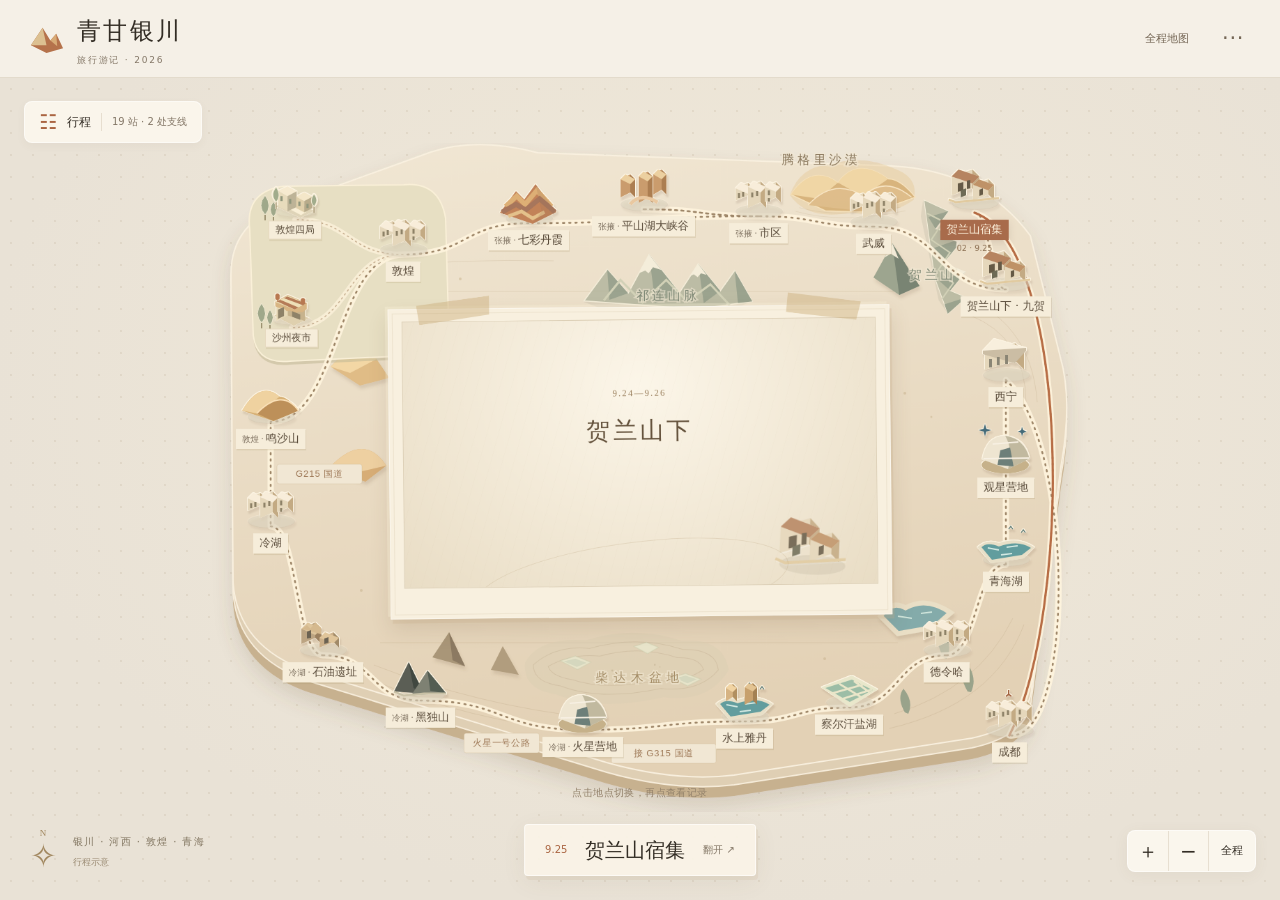
==== commit 43c02c7c: "Publish paper travel atlas with music and mobile layouts" ====
--- a/index.html
+++ b/index.html
@@ -3,6473 +3,80 @@
 <head>
   <meta charset="UTF-8" />
   <meta name="viewport" content="width=device-width, initial-scale=1, viewport-fit=cover" />
-  <meta name="referrer" content="no-referrer" />
-  <meta name="theme-color" content="#1a1410" />
-  <meta name="application-name" content="青甘路书" />
-  <meta name="mobile-web-app-capable" content="yes" />
+  <meta name="theme-color" content="#eee7db" />
+  <meta name="description" content="2026 青甘银川自驾游记。沿途的山、湖泊与停留，都收在这一程里。" />
   <meta name="apple-mobile-web-app-capable" content="yes" />
-  <meta name="apple-mobile-web-app-status-bar-style" content="black-translucent" />
-  <meta name="apple-mobile-web-app-title" content="青甘路书" />
-  <meta name="description" content="2026 成都往返 · 银川—河西—敦煌—青海自驾路书。9.25 留给贺兰山，一路向西到青海湖看星。" />
-  <meta property="og:type" content="website" />
-  <meta property="og:title" content="青甘银川 · 2026 自驾路书" />
-  <meta property="og:description" content="9.25 留给贺兰山，穿过河西与敦煌，在青海湖等一晚星光。" />
-  <meta property="og:image" content="https://upload.wikimedia.org/wikipedia/commons/thumb/c/c0/Qinghai_Lake.jpg/1280px-Qinghai_Lake.jpg" />
-  <meta property="og:locale" content="zh_CN" />
-  <meta name="twitter:card" content="summary_large_image" />
-  <meta name="twitter:title" content="青甘银川 · 2026 自驾路书" />
-  <meta name="twitter:description" content="9.25 留给贺兰山，穿过河西与敦煌，在青海湖等一晚星光。" />
-  <meta name="twitter:image" content="https://upload.wikimedia.org/wikipedia/commons/thumb/c/c0/Qinghai_Lake.jpg/1280px-Qinghai_Lake.jpg" />
-  <title>青甘银川 · 2026 自驾路书</title>
+  <meta name="apple-mobile-web-app-title" content="青甘纪行" />
+  <title>青甘银川 · 旅行游记</title>
   <link rel="manifest" href="manifest.webmanifest" />
   <link rel="icon" href="assets/app-icon.svg" type="image/svg+xml" />
   <link rel="apple-touch-icon" href="assets/app-icon-180.png" />
-  <link rel="preconnect" href="https://fonts.googleapis.com" />
-  <link rel="preconnect" href="https://fonts.gstatic.com" crossorigin />
-  <link href="https://fonts.googleapis.com/css2?family=Noto+Sans+SC:wght@400;500;700&family=ZCOOL+XiaoWei&display=swap" rel="stylesheet" />
-  <script src="scripts/amap-config.js"></script>
-  <link rel="stylesheet" href="assets/display-mode.css" />
-  <script src="scripts/display-mode.js" defer></script>
-  <style>
-    :root {
-      --sand: #c4a574;
-      --sand-light: #e8d5b5;
-      --dusk: #c45c26;
-      --ink: #1a1410;
-      --ink-soft: #3d342c;
-      --paper: #f3efe6;
-      --paper-2: #e8e2d4;
-      --lake: #2a6f7f;
-      --night: #1e2438;
-      --ok: #3d6b4f;
-      --warn: #a65d2e;
-      --card: rgba(255, 252, 247, 0.92);
-      --shadow: 0 12px 40px rgba(26, 20, 16, 0.12);
-      --radius: 18px;
-      --nav-h: 56px;
-      --safe-b: env(safe-area-inset-bottom, 0px);
-    }
-    * { box-sizing: border-box; }
-    html { scroll-behavior: smooth; }
-    body {
-      margin: 0;
-      font-family: "Noto Sans SC", system-ui, sans-serif;
-      color: var(--ink);
-      isolation: isolate;
-      background-color: var(--paper);
-      /* 纸基：细纤维 + 既有暖沙/湖青氛围，避免塑料平涂 */
-      background-image:
-        repeating-linear-gradient(
-          105deg,
-          transparent 0,
-          transparent 11px,
-          rgba(61, 52, 44, 0.012) 11px,
-          rgba(61, 52, 44, 0.012) 12px
-        ),
-        repeating-linear-gradient(
-          -12deg,
-          transparent 0,
-          transparent 17px,
-          rgba(196, 165, 116, 0.018) 17px,
-          rgba(196, 165, 116, 0.018) 18px
-        ),
-        radial-gradient(ellipse 120% 80% at 10% -10%, rgba(196,165,116,0.22), transparent 50%),
-        radial-gradient(ellipse 80% 50% at 100% 20%, rgba(42,111,127,0.08), transparent 45%);
-      line-height: 1.65;
-      padding-bottom: calc(var(--nav-h) + var(--safe-b) + 16px);
-    }
-    /* 1) 极淡噪点纸感：固定层、不抢焦点、移动端低开销小瓦片 */
-    body::before {
-      content: "";
-      position: fixed;
-      inset: 0;
-      z-index: 0;
-      pointer-events: none;
-      opacity: 0.045;
-      background-image: url("data:image/svg+xml,%3Csvg xmlns='http://www.w3.org/2000/svg' width='160' height='160'%3E%3Cfilter id='n'%3E%3CfeTurbulence type='fractalNoise' baseFrequency='0.9' numOctaves='3' stitchTiles='stitch'/%3E%3CfeColorMatrix type='saturate' values='0'/%3E%3C/filter%3E%3Crect width='100%25' height='100%25' filter='url(%23n)' opacity='0.55'/%3E%3C/svg%3E");
-      background-repeat: repeat;
-      background-size: 160px 160px;
-    }
-    /* 3) 宽屏侧缘：左暖沙 / 右冷青，中间阅读区保持干净 */
-    body::after {
-      content: "";
-      position: fixed;
-      inset: 0;
-      z-index: 0;
-      pointer-events: none;
-      opacity: 0;
-      background:
-        radial-gradient(ellipse 38% 72% at 0% 42%, rgba(196, 165, 116, 0.16), transparent 72%),
-        radial-gradient(ellipse 36% 68% at 100% 58%, rgba(42, 111, 127, 0.11), transparent 72%);
-      transition: opacity 0.25s ease;
-    }
-    @media (min-width: 1100px) {
-      body::after { opacity: 1; }
-    }
-    @media (min-width: 1400px) {
-      body::after {
-        background:
-          radial-gradient(ellipse 34% 70% at 0% 40%, rgba(196, 165, 116, 0.2), transparent 74%),
-          radial-gradient(ellipse 32% 66% at 100% 56%, rgba(42, 111, 127, 0.14), transparent 74%);
-      }
-    }
-    .hero, main, footer {
-      position: relative;
-      z-index: 1;
-    }
-    img { max-width: 100%; display: block; }
-    a { color: var(--lake); text-decoration: none; }
-    a:active { opacity: 0.75; }
-
-    .hero {
-      position: relative;
-      isolation: isolate;
-      min-height: 92vh;
-      min-height: 92dvh;
-      display: flex;
-      flex-direction: column;
-      justify-content: flex-end;
-      padding: 28px 20px 36px;
-      color: #fff;
-      background: #1a1410;
-      overflow: hidden;
-    }
-    .hero-bg {
-      position: absolute;
-      inset: 0;
-      z-index: 0;
-      width: 100%;
-      height: 100%;
-      object-fit: cover;
-      object-position: center;
-      transform-origin: center center;
-    }
-    video.hero-bg { background: #1a1410; }
-    .hero::after {
-      content: "";
-      position: absolute;
-      inset: 0;
-      z-index: 1;
-      pointer-events: none;
-      background: linear-gradient(180deg, rgba(26,20,16,0.15) 0%, rgba(26,20,16,0.55) 45%, rgba(26,20,16,0.92) 100%);
-    }
-    .hero > *:not(.hero-bg) { position: relative; z-index: 2; }
-    .hero-kicker {
-      font-size: 13px;
-      letter-spacing: 0.18em;
-      text-transform: uppercase;
-      opacity: 0.85;
-      margin-bottom: 10px;
-    }
-    .hero h1 {
-      font-family: "ZCOOL XiaoWei", serif;
-      font-size: clamp(2.2rem, 9vw, 3.2rem);
-      font-weight: 400;
-      line-height: 1.15;
-      margin: 0 0 12px;
-    }
-    .hero-verse {
-      font-family: "ZCOOL XiaoWei", serif;
-      font-size: 14px;
-      letter-spacing: 0.06em;
-      opacity: 0.78;
-      max-width: 28em;
-      line-height: 1.55;
-      margin: 0 0 14px;
-    }
-    .hero-lead {
-      font-size: 15px;
-      opacity: 0.92;
-      max-width: 32em;
-      margin: 0 0 20px;
-    }
-    .hero-meta {
-      display: flex;
-      flex-wrap: wrap;
-      gap: 8px;
-      margin-bottom: 18px;
-    }
-    .chip {
-      display: inline-flex;
-      align-items: center;
-      gap: 6px;
-      padding: 6px 12px;
-      border-radius: 999px;
-      background: rgba(255,255,255,0.14);
-      border: 1px solid rgba(255,255,255,0.22);
-      font-size: 12px;
-      backdrop-filter: blur(8px);
-    }
-    .btn-row { display: flex; flex-wrap: wrap; gap: 10px; }
-    .btn {
-      display: inline-flex;
-      align-items: center;
-      justify-content: center;
-      gap: 6px;
-      padding: 12px 16px;
-      border-radius: 999px;
-      font-size: 14px;
-      font-weight: 500;
-      line-height: 1.45;
-      text-align: center;
-      white-space: normal;
-      border: none;
-      cursor: pointer;
-      text-decoration: none;
-      color: var(--ink);
-      background: var(--sand-light);
-    }
-    .btn-primary { background: var(--dusk); color: #fff; }
-    .btn-ghost {
-      background: transparent;
-      color: #fff;
-      border: 1px solid rgba(255,255,255,0.45);
-    }
-    .btn-map {
-      background: linear-gradient(135deg, #2a6f7f, #1e4f5c);
-      color: #fff;
-    }
-    .btn-sm {
-      padding: 9px 12px;
-      font-size: 13px;
-      line-height: 1.5;
-    }
-
-    .wrap { width: min(720px, 100%); margin: 0 auto; padding: 0 16px; }
-
-    section {
-      padding: 36px 0 8px;
-    }
-    /* 光色叙事：银川暖 → 河西／柴达木硬冷 → 青海湖夜墨蓝 */
-    #overview {
-      background:
-        radial-gradient(ellipse 90% 60% at 20% 0%, rgba(196, 140, 90, 0.16), transparent 58%),
-        linear-gradient(180deg, rgba(255, 244, 228, 0.45) 0%, transparent 62%);
-    }
-    #days {
-      background:
-        radial-gradient(ellipse 95% 70% at 50% -8%, rgba(196, 140, 90, 0.22), transparent 62%),
-        linear-gradient(180deg, rgba(242, 220, 188, 0.32) 0%, rgba(243, 239, 230, 0.1) 48%, transparent 78%);
-    }
-    #route {
-      background:
-        radial-gradient(ellipse 88% 62% at 50% -4%, rgba(90, 110, 118, 0.18), transparent 58%),
-        linear-gradient(180deg, rgba(214, 222, 224, 0.5) 0%, rgba(232, 228, 220, 0.18) 46%, transparent 82%);
-    }
-    #budget {
-      background:
-        radial-gradient(ellipse 80% 50% at 80% 0%, rgba(42, 111, 127, 0.08), transparent 55%),
-        linear-gradient(180deg, rgba(228, 232, 230, 0.35) 0%, transparent 70%);
-    }
-    #todo {
-      background:
-        radial-gradient(ellipse 100% 70% at 50% 0%, rgba(30, 36, 56, 0.1), transparent 60%),
-        linear-gradient(180deg, rgba(232, 234, 240, 0.55) 0%, rgba(243, 239, 230, 0.2) 55%, transparent 100%);
-    }
-    /* #spots stage styles live with .spot-stage */
-    #extras {
-      background:
-        radial-gradient(ellipse 70% 48% at 72% 0%, rgba(42, 111, 127, 0.1), transparent 55%),
-        radial-gradient(ellipse 60% 40% at 12% 20%, rgba(196, 140, 90, 0.08), transparent 50%),
-        linear-gradient(180deg, transparent 0%, rgba(232, 226, 214, 0.28) 60%, transparent 100%);
-    }
-    .section-label {
-      font-size: 12px;
-      letter-spacing: 0.14em;
-      color: var(--ink-soft);
-      margin-bottom: 6px;
-      font-weight: 500;
-      opacity: 0.85;
-    }
-    h2 {
-      font-family: "ZCOOL XiaoWei", serif;
-      font-size: 1.75rem;
-      font-weight: 400;
-      margin: 0 0 8px;
-    }
-    .section-verse {
-      font-family: "ZCOOL XiaoWei", serif;
-      font-size: 13px;
-      letter-spacing: 0.04em;
-      color: var(--ink-soft);
-      opacity: 0.88;
-      line-height: 1.55;
-      max-width: 32em;
-      margin: -2px 0 14px;
-    }
-    .section-desc {
-      color: var(--ink-soft);
-      font-size: 14px;
-      margin: 0 0 20px;
-    }
-    .verse-aside {
-      font-family: "ZCOOL XiaoWei", serif;
-      font-size: 13px;
-      color: var(--ink-soft);
-      letter-spacing: 0.04em;
-      opacity: 0.82;
-      margin: 18px 0 0;
-      text-align: center;
-    }
-
-    .layer {
-      background: var(--card);
-      border: 1px solid rgba(196,165,116,0.35);
-      border-radius: var(--radius);
-      padding: 16px;
-      margin-bottom: 14px;
-      box-shadow: var(--shadow);
-    }
-    .layer h3 {
-      margin: 0 0 8px;
-      font-size: 16px;
-    }
-    .layer p { margin: 0 0 10px; font-size: 14px; color: var(--ink-soft); }
-    .layer p:last-child { margin-bottom: 0; }
-
-    .route-strip {
-      display: flex;
-      gap: 6px;
-      overflow-x: auto;
-      padding: 4px 0 10px;
-      margin-bottom: 16px;
-      -webkit-overflow-scrolling: touch;
-      scrollbar-width: none;
-      align-items: stretch;
-    }
-    .route-strip::-webkit-scrollbar { display: none; }
-    .route-node {
-      flex: 0 0 auto;
-      min-width: 112px;
-      padding: 14px 14px 12px;
-      border-radius: 16px;
-      background: linear-gradient(165deg, #fffaf3, var(--paper-2));
-      border: 1px solid rgba(196,165,116,0.35);
-      font-size: 13px;
-    }
-    .route-node strong {
-      display: block;
-      font-family: "ZCOOL XiaoWei", serif;
-      font-size: 1.05rem;
-      font-weight: 400;
-      margin-bottom: 6px;
-      letter-spacing: 0.04em;
-    }
-    .route-node span { color: var(--ink-soft); font-size: 12px; line-height: 1.4; }
-    .route-strip .arrow {
-      align-self: center;
-      color: rgba(196, 165, 116, 0.85);
-      font-size: 14px;
-      padding: 0 2px;
-      opacity: 0.9;
-    }
-    .arrow {
-      flex: 0 0 auto;
-      align-self: center;
-      color: var(--sand);
-      font-size: 18px;
-    }
-    /* 窄屏：卡片横滑改为可换行城市 chips，只保留城市名 */
-    @media (max-width: 560px) {
-      .route-strip {
-        flex-wrap: wrap;
-        gap: 8px 6px;
-        overflow: visible;
-        padding-bottom: 2px;
-        margin-bottom: 12px;
-      }
-      .route-strip .arrow {
-        display: none;
-      }
-      .route-node {
-        flex: 0 0 auto;
-        min-width: 0;
-        padding: 7px 12px 7px 28px;
-        border-radius: 999px;
-        font-size: 13px;
-        line-height: 1.3;
-      }
-      .route-node strong {
-        display: inline;
-        font-size: 13px;
-        margin: 0;
-        font-weight: 600;
-      }
-      .route-node span { display: none; }
-    }
-
-    table {
-      width: 100%;
-      border-collapse: collapse;
-      font-size: 13px;
-      background: #fff;
-      border-radius: 14px;
-      overflow: hidden;
-      border: 1px solid rgba(196,165,116,0.35);
-    }
-    th, td {
-      padding: 10px 8px;
-      text-align: left;
-      border-bottom: 1px solid rgba(196,165,116,0.25);
-      vertical-align: top;
-    }
-    th { background: var(--paper-2); font-weight: 600; font-size: 12px; }
-    tr:last-child td { border-bottom: none; }
-    .money { font-variant-numeric: tabular-nums; white-space: nowrap; }
-
-    /* 安排：杂志感时间块，无侧轴线 */
-    details.day {
-      position: relative;
-      z-index: 1;
-      background: transparent;
-      border: none;
-      border-radius: 22px;
-      margin-bottom: 16px;
-      overflow: hidden;
-      box-shadow: none;
-      scroll-margin-top: 12px;
-    }
-    details.day[open] {
-      background: rgba(255, 250, 243, 0.55);
-      box-shadow: none;
-      border: 1px solid rgba(196, 165, 116, 0.22);
-      border-left: 3px solid rgba(196, 92, 38, 0.55);
-    }
-    details.day > summary {
-      list-style: none;
-      cursor: pointer;
-      padding: 0;
-      display: grid;
-      grid-template-columns: 74px 1fr auto;
-      gap: 0;
-      align-items: stretch;
-      background: rgba(255, 252, 247, 0.78);
-      border: 1px solid rgba(196, 165, 116, 0.3);
-      border-radius: 22px;
-      overflow: hidden;
-    }
-    details.day[open] > summary {
-      border-radius: 22px 22px 0 0;
-      border-bottom-color: transparent;
-      background: #fffaf3;
-    }
-    details.day > summary::-webkit-details-marker { display: none; }
-    .day-date {
-      background: linear-gradient(165deg, #2c2620, #1a1410);
-      color: #fff;
-      text-align: center;
-      padding: 16px 6px;
-      border-radius: 0;
-      font-size: 12px;
-      line-height: 1.3;
-      display: flex;
-      flex-direction: column;
-      justify-content: center;
-      letter-spacing: 0.04em;
-    }
-    details.day:has(.day-kind.play) .day-date {
-      background: linear-gradient(165deg, #9a5330, #c45c26);
-    }
-    details.day:has(.day-kind.drive) .day-date {
-      background: linear-gradient(165deg, #1e4f5c, #2a6f7f);
-    }
-    .day-date b {
-      display: block;
-      font-family: "ZCOOL XiaoWei", serif;
-      font-size: 1.35rem;
-      font-weight: 400;
-      letter-spacing: 0.02em;
-    }
-    details.day > summary > div:nth-child(2) {
-      padding: 14px 12px 14px 14px;
-    }
-    .day-title {
-      font-family: "ZCOOL XiaoWei", serif;
-      font-weight: 400;
-      font-size: 1.15rem;
-      line-height: 1.35;
-    }
-    .day-sub {
-      font-size: 12px;
-      color: var(--ink-soft);
-      margin-top: 4px;
-      letter-spacing: 0.02em;
-    }
-    .chev {
-      color: var(--sand);
-      transition: transform .2s;
-      padding: 0 14px;
-      display: flex;
-      align-items: center;
-      font-size: 18px;
-    }
-    details.day[open] .chev { transform: rotate(90deg); }
-    /* 兜底：部分内置浏览器对 details 收起支持不完整 */
-    details.day:not([open]) > *:not(summary) { display: none !important; }
-    .day-body {
-      padding: 0 16px 18px;
-      border-top: none;
-    }
-    .day-cover {
-      position: relative;
-      margin: 0 -16px 14px;
-      height: 200px;
-      overflow: hidden;
-      background-color: var(--paper-2);
-      background-image: linear-gradient(160deg, var(--paper-2), var(--sand-light));
-      background-size: cover;
-      background-position: center;
-      cursor: default;
-    }
-    .day-cover > img,
-    .day-cover > video {
-      width: 100%;
-      height: 100%;
-      object-fit: cover;
-      display: block;
-    }
-    .day-cover > img {
-      opacity: 0;
-      transition: opacity 0.22s ease;
-    }
-    .day-cover[data-media="photo"] > img {
-      animation: mediaBreathe 16s ease-in-out infinite;
-      transform-origin: center center;
-      will-change: transform;
-    }
-    .day-cover:has(> video),
-    .spot-img:has(> video) {
-      height: auto;
-      min-height: 200px;
-      background: #17130f;
-      cursor: default;
-    }
-    .day-cover[data-media="live"] > video,
-    .day-cover[data-media="video"] > video {
-      animation: none !important;
-      transform: none !important;
-    }
-    .day-cover > video,
-    .spot-img > video {
-      width: 100%;
-      max-height: min(68vh, 720px);
-      aspect-ratio: 16 / 9;
-      object-fit: contain;
-      display: block;
-      background: #17130f;
-    }
-    .day-cover[data-caption]::before,
-    .spot-img[data-caption]::before {
-      content: attr(data-caption);
-      position: absolute;
-      z-index: 3;
-      left: 12px;
-      bottom: 10px;
-      max-width: calc(100% - 24px);
-      padding: 4px 8px;
-      color: rgba(255,255,255,.9);
-      background: rgba(26,20,16,.48);
-      border: 1px solid rgba(255,255,255,.16);
-      border-radius: 999px;
-      backdrop-filter: blur(6px);
-      font-size: 10px;
-      line-height: 1.35;
-      letter-spacing: .06em;
-      pointer-events: none;
-    }
-    .day-cover.is-img-ready > img,
-    .spot-img.is-img-ready > img {
-      opacity: 1;
-    }
-    /* 加载失败：固定色块 + 极短提示 */
-    .day-cover.is-img-failed,
-    .spot-img.is-img-failed {
-      background-image: linear-gradient(160deg, var(--paper-2), var(--sand-light)) !important;
-      background-color: var(--paper-2);
-    }
-    .day-cover.is-img-failed > img,
-    .spot-img.is-img-failed > img {
-      opacity: 0;
-      position: absolute;
-      inset: 0;
-      width: 100%;
-      height: 100%;
-    }
-    .day-cover.is-img-failed::after,
-    .spot-img.is-img-failed::after {
-      content: "图片加载异常，请检查网络后刷新";
-      position: absolute;
-      inset: 0;
-      display: flex;
-      align-items: center;
-      justify-content: center;
-      padding: 16px;
-      text-align: center;
-      font-size: 12px;
-      color: var(--ink-soft);
-      letter-spacing: 0.12em;
-      pointer-events: none;
-    }
-    .day-cover:focus-visible,
-    .spot-img:focus-visible {
-      outline: 2px solid var(--dusk);
-      outline-offset: 2px;
-    }
-    .day-body ul { margin: 8px 0; padding-left: 1.15em; font-size: 14px; }
-    .day-body li { margin: 4px 0; }
-    .tag-row { display: flex; flex-wrap: wrap; gap: 6px; margin: 10px 0; }
-    .tag {
-      font-size: 11px;
-      padding: 4px 8px;
-      border-radius: 999px;
-      background: var(--paper-2);
-      color: var(--ink-soft);
-    }
-    .tag.hot { background: rgba(196,92,38,0.12); color: var(--dusk); }
-    .tag.ok { background: rgba(61,107,79,0.12); color: var(--ok); }
-
-
-    /* —— 停靠舞台：横滑 + 全幅换景 —— */
-    .visually-hidden {
-      position: absolute;
-      width: 1px; height: 1px;
-      padding: 0; margin: -1px;
-      overflow: hidden; clip: rect(0,0,0,0);
-      white-space: nowrap; border: 0;
-    }
-    #spots.spot-stage {
-      position: relative;
-      isolation: isolate;
-      padding: 42px 0 58px;
-      min-height: min(92vh, 860px);
-      overflow: hidden;
-      color: #fffaf3;
-      background: #1a1410;
-    }
-    #spots.spot-stage .section-label {
-      color: var(--sand-light);
-      opacity: 0.9;
-      font-weight: 500;
-    }
-    #spots.spot-stage h2 { color: #fffaf3; }
-    #spots.spot-stage .section-verse,
-    #spots.spot-stage .section-desc {
-      color: rgba(255, 250, 243, 0.78);
-    }
-    .spot-stage-bg {
-      position: absolute;
-      inset: -8%;
-      z-index: 0;
-      pointer-events: none;
-      transform-origin: center center;
-      animation: bgBreathe 20s ease-in-out infinite;
-      will-change: transform;
-    }
-    .spot-stage-bg-layer {
-      position: absolute;
-      inset: 0;
-      background-color: #1a1410;
-      background-size: cover;
-      background-position: center;
-      opacity: 0;
-      transition: opacity 0.55s ease;
-      will-change: opacity;
-    }
-    .spot-stage-bg-layer.is-active {
-      opacity: 1;
-    }
-    .spot-stage-bg.is-video { animation: none; transform: none; inset: 0; }
-    .spot-stage-video {
-      position: absolute;
-      inset: 0;
-      z-index: 0;
-      width: 100%;
-      height: 100%;
-      object-fit: cover;
-      background: #1a1410;
-      opacity: 0;
-      transition: opacity .45s ease;
-      pointer-events: none;
-    }
-    .spot-stage-video.is-active { opacity: 1; }
-    .spot-stage-bg.is-video .spot-stage-bg-layer { opacity: 0; }
-    .spot-stage-veil {
-      position: absolute;
-      inset: 0;
-      z-index: 0;
-      pointer-events: none;
-      background:
-        linear-gradient(180deg, rgba(18,14,11,0.56) 0%, rgba(18,14,11,0.24) 34%, rgba(18,14,11,0.45) 70%, rgba(18,14,11,0.78) 100%),
-        radial-gradient(ellipse 76% 70% at 50% 56%, rgba(12,10,8,0.40), transparent 82%),
-        linear-gradient(90deg, rgba(18,14,11,0.24) 0%, transparent 42%, transparent 58%, rgba(18,14,11,0.24) 100%);
-    }
-    /* 换景时淡白盖住，避免缩放/切图跳变 */
-    .spot-stage-wash {
-      position: absolute;
-      inset: 0;
-      z-index: 0;
-      pointer-events: none;
-      opacity: 0;
-      background:
-        radial-gradient(ellipse 85% 70% at 50% 42%, rgba(255, 252, 247, 0.92), rgba(255, 252, 247, 0.55) 58%, rgba(255, 252, 247, 0.18) 100%);
-      transition: opacity 0.32s ease;
-    }
-    .spot-stage-wash.is-on {
-      opacity: 1;
-    }
-    .spot-stage-ui {
-      position: relative;
-      z-index: 1;
-      width: min(1080px, 100%);
-      padding-inline: clamp(16px, 3vw, 34px);
-    }
-    .spot-regions {
-      display: flex;
-      gap: 10px;
-      overflow-x: auto;
-      margin: 2px 0 4px;
-      padding: 2px 0 8px;
-      -webkit-overflow-scrolling: touch;
-      scrollbar-width: none;
-    }
-    .spot-regions::-webkit-scrollbar { display: none; }
-    .spot-region {
-      flex: 0 0 auto;
-      margin: 0;
-      padding: 0;
-      border: 0;
-      background: none;
-      color: rgba(255, 250, 243, 0.55);
-      font-family: "ZCOOL XiaoWei", serif;
-      font-size: 15px;
-      letter-spacing: 0.12em;
-      line-height: 1.4;
-      cursor: pointer;
-      white-space: nowrap;
-      border-bottom: 1px solid transparent;
-    }
-    .spot-region.on {
-      color: #fffaf3;
-      border-bottom-color: rgba(255, 250, 243, 0.85);
-    }
-    .spot-location {
-      display: flex;
-      flex-wrap: wrap;
-      align-items: center;
-      gap: 8px 12px;
-      margin: 0 0 12px;
-    }
-    .spot-location button,
-    #spots.spot-stage .spot-copy-btn {
-      display: inline-flex;
-      align-items: center;
-      justify-content: center;
-      min-height: 36px;
-      padding: 7px 13px;
-      border: 1px solid rgba(255, 250, 243, 0.4);
-      border-radius: 999px;
-      background: rgba(255, 250, 243, 0.12);
-      color: #fffaf3;
-      font: inherit;
-      font-size: 12px;
-      letter-spacing: 0.06em;
-      line-height: 1.4;
-      cursor: pointer;
-    }
-    .spot-location button:disabled { opacity: 0.58; cursor: wait; }
-    .spot-location-status {
-      flex: 1 1 230px;
-      margin: 0;
-      color: rgba(255, 250, 243, 0.72);
-      font-size: 12px;
-      line-height: 1.55;
-    }
-    .spot-pager {
-      display: grid;
-      grid-template-columns: 44px 1fr 44px;
-      align-items: center;
-      gap: 12px;
-      width: min(260px, 100%);
-      margin: 10px 0 18px;
-    }
-    .spot-pager-btn {
-      width: 40px;
-      height: 40px;
-      border: 1px solid rgba(255,252,247,0.28);
-      border-radius: 50%;
-      background: rgba(255,252,247,0.12);
-      color: #fffaf3;
-      font-size: 20px;
-      line-height: 1;
-      cursor: pointer;
-      padding: 0;
-    }
-    .spot-pager-btn:disabled {
-      opacity: 0.35;
-      cursor: default;
-    }
-    .spot-pager-btn:active:not(:disabled) { background: rgba(255,252,247,0.22); }
-    .spot-dots {
-      display: none;
-    }
-    .spot-dots::-webkit-scrollbar { display: none; }
-    .spot-dots button {
-      flex: 0 0 auto;
-      width: 9px;
-      height: 9px;
-      padding: 0;
-      margin: 6px 3px;
-      border: 0;
-      border-radius: 999px;
-      background: rgba(255,252,247,0.42);
-      cursor: pointer;
-      transition: width 0.2s ease, background-color 0.2s ease;
-    }
-    .spot-dots button.on {
-      width: 24px;
-      background: #fffaf3;
-    }
-    .spot-count {
-      grid-column: 2;
-      grid-row: 1;
-      justify-self: center;
-      margin: 0;
-      font-size: 12px;
-      letter-spacing: 0.18em;
-      color: rgba(255,250,243,0.78);
-      font-variant-numeric: tabular-nums;
-      font-family: "ZCOOL XiaoWei", serif;
-    }
-    .spot-swipe-hint {
-      display: none;
-      margin: -8px 0 14px;
-      text-align: center;
-      color: rgba(255, 250, 243, 0.58);
-      font-size: 11px;
-      letter-spacing: 0.16em;
-    }
-    #spotPrev { grid-column: 1; grid-row: 1; }
-    #spotNext { grid-column: 3; grid-row: 1; }
-    @media (hover: none) and (pointer: coarse) {
-      .spot-pager { margin-inline: auto; }
-      .spot-swipe-hint { display: block; }
-    }
-    .spot-carousel {
-      display: flex;
-      align-items: flex-start;
-      gap: 0;
-      overflow-x: auto;
-      scroll-snap-type: x mandatory;
-      scroll-padding-inline: 0;
-      padding: 2px 0 8px;
-      margin: 0;
-      -webkit-overflow-scrolling: touch;
-      touch-action: pan-x pan-y pinch-zoom;
-      overscroll-behavior-inline: contain;
-      scrollbar-width: none;
-      outline: none;
-    }
-    .spot-carousel::-webkit-scrollbar { display: none; }
-    .spot-slide {
-      flex: 0 0 100%;
-      width: 100%;
-      max-width: 100%;
-      min-width: 0;
-      display: grid;
-      grid-template-columns: minmax(0, 1fr);
-      justify-items: center;
-      scroll-snap-align: start;
-      scroll-snap-stop: always;
-      box-sizing: border-box;
-      padding: 0 2px;
-      height: 100%;
-      align-self: stretch;
-      position: relative;
-    }
-    .spot-slide[hidden] { display: none !important; }
-    .spot-slide-card {
-      position: relative;
-      width: min(760px, 100%);
-      max-width: 100%;
-      min-width: 0;
-      margin-inline: auto;
-      background: transparent;
-      color: #fffaf3;
-      border: 0;
-      border-radius: 0;
-      box-shadow: none;
-      backdrop-filter: none;
-      -webkit-backdrop-filter: none;
-      min-height: 0;
-      padding: clamp(26px, 4vw, 42px) clamp(14px, 4.5vw, 44px) 30px;
-      display: flex;
-      flex-direction: column;
-      cursor: default;
-      text-shadow: 0 2px 18px rgba(0, 0, 0, 0.48);
-      height: 100%;
-      box-sizing: border-box;
-      overflow-y: auto;
-      overscroll-behavior-y: contain;
-      scrollbar-width: thin;
-      scrollbar-color: rgba(255, 250, 243, 0.45) transparent;
-      touch-action: pan-y;
-      padding-bottom: 46px;
-    }
-    .spot-slide.has-scroll-more::after {
-      content: "向下滑动看更多";
-      position: absolute;
-      z-index: 4;
-      left: 50%;
-      bottom: 12px;
-      transform: translateX(-50%);
-      padding: 5px 12px;
-      border-radius: 999px;
-      color: rgba(255, 250, 243, 0.82);
-      background: rgba(25, 29, 28, 0.58);
-      backdrop-filter: blur(6px);
-      font-size: 11px;
-      line-height: 1.3;
-      letter-spacing: 0.08em;
-      white-space: nowrap;
-      pointer-events: none;
-      transition: opacity .18s ease;
-    }
-    /* 文字直接留在全幅影像上，不再另铺一张矩形卡片。 */
-    .spot-slide-card::before {
-      content: none;
-    }
-    .spot-slide-card > * {
-      position: relative;
-      z-index: 1;
-    }
-    .spot-slide.is-current .spot-slide-card { box-shadow: none; }
-    .spot-slide-card a { cursor: pointer; }
-    .spot-slide-card > h3 {
-      order: 1;
-      margin: 0;
-      max-width: none;
-      font-family: "ZCOOL XiaoWei", serif;
-      font-size: clamp(2.15rem, 5vw, 3.2rem);
-      font-weight: 400;
-      line-height: 1.16;
-      letter-spacing: 0.08em;
-      color: #fffaf3;
-    }
-    .spot-slide-card .spot-meta {
-      order: 2;
-      position: static;
-      margin: 10px 0 24px;
-      padding-bottom: 12px;
-      writing-mode: horizontal-tb;
-      font-size: 11px;
-      letter-spacing: 0.16em;
-      color: rgba(255, 250, 243, 0.72);
-      line-height: 1.6;
-      max-height: none;
-      overflow: visible;
-      border-bottom: 1px solid rgba(255, 250, 243, 0.28);
-    }
-    .spot-slide-card .spot-teaser {
-      order: 3;
-      margin: 0 0 18px;
-      max-width: none;
-      font-size: 16px;
-      line-height: 1.82;
-      color: rgba(255, 250, 243, 0.98);
-      font-weight: 500;
-    }
-    .spot-slide-card > .spot-aside {
-      order: 4;
-      margin: 0 0 14px;
-      max-width: none;
-      padding: 0;
-      border: 0;
-      border-radius: 0;
-      background: none;
-      box-shadow: none;
-      font-size: 15px;
-      line-height: 1.9;
-      color: rgba(255, 250, 243, 0.86);
-      opacity: 1;
-      text-shadow: inherit;
-    }
-    .spot-slide-card > .spot-sources {
-      order: 4;
-      margin: 4px 0 18px;
-      font-size: 12px;
-      line-height: 1.8;
-      color: inherit;
-    }
-    .spot-sources summary { cursor: pointer; width: fit-content; }
-    .spot-sources summary:focus-visible { outline: 2px solid currentColor; outline-offset: 4px; }
-    .spot-reading { margin-top: 16px; padding: 0 0 4px 16px; border-left: 2px solid currentColor; font-size: 14px; line-height: 1.95; }
-    .spot-reading p { margin: 0 0 14px; }
-    .spot-reading .reading-label { margin: 22px 0 6px; font-weight: 600; }
-    .spot-reading .reading-label:first-child { margin-top: 0; }
-    .spot-reading .reading-author { font-size: 12px; opacity: .8; }
-    .spot-reading .reading-poem { margin: 12px 0 22px; padding: 0; border: 0; font-family: "ZCOOL XiaoWei", serif; font-size: 17px; line-height: 2.2; color: inherit; }
-    .spot-reading > :last-child { margin-bottom: 0; }
-    .spot-slide-card .spot-detail {
-      order: 5;
-      margin: 6px 0 0;
-      max-width: none;
-      padding: 18px 0 0;
-      border: 0;
-      border-top: 1px solid rgba(255, 250, 243, 0.25);
-      font-size: 14px;
-      line-height: 1.8;
-      color: rgba(255, 250, 243, 0.88);
-    }
-    #spots .spot-slide-card .spot-detail ul {
-      margin: 0;
-      padding: 0 !important;
-      list-style: none !important;
-    }
-    #spots .spot-slide-card .spot-detail li {
-      display: block;
-      margin: 9px 0;
-      list-style: none !important;
-    }
-    #spots .spot-slide-card .spot-detail li::marker {
-      content: "";
-      font-size: 0;
-    }
-    .spot-slide-card .spot-prose p {
-      margin: 0 0 12px;
-      text-indent: 0;
-      line-height: 1.8;
-    }
-    .spot-slide-card .spot-prose p:last-child { margin-bottom: 0; }
-    .spot-slide-actions {
-      order: 6;
-      display: flex;
-      flex-direction: row;
-      flex-wrap: wrap;
-      align-items: center;
-      justify-content: flex-start;
-      gap: 8px 10px;
-      margin-top: 8px;
-      padding-top: 18px;
-      padding-right: 0;
-      border-top: 1px solid rgba(255, 250, 243, 0.20);
-    }
-    #spots.spot-stage .spot-slide-actions .btn-map,
-    #spots.spot-stage .spot-nav-link,
-    #spots.spot-stage .spot-image-link {
-      width: auto;
-      display: inline-flex;
-      align-items: center;
-      justify-content: center;
-      padding: 7px 12px;
-      border: 1px solid rgba(255, 250, 243, 0.34);
-      border-radius: 999px;
-      background: rgba(255, 250, 243, 0.08) !important;
-      color: #fffaf3 !important;
-      font-family: inherit;
-      font-size: 12px;
-      font-weight: 500;
-      letter-spacing: 0.06em;
-      line-height: 1.4;
-      text-shadow: none;
-      box-shadow: none !important;
-      transform: none !important;
-      cursor: pointer;
-    }
-    #spots.spot-stage .spot-slide-actions .btn-map:active,
-    #spots.spot-stage .spot-nav-link:active,
-    #spots.spot-stage .spot-image-link:active {
-      opacity: 0.75;
-    }
-    #spots.spot-stage .spot-slide-actions a[hidden] { display: none !important; }
-    @media (max-width: 700px) {
-      #spots.spot-stage {
-        padding: 30px 0 42px;
-        min-height: 0;
-      }
-      .spot-stage-ui { padding-inline: 12px; }
-      .spot-stage-ui > .section-label,
-      .spot-stage-ui > h2,
-      .spot-stage-ui > .section-verse,
-      .spot-stage-ui > .section-desc,
-      .spot-stage-ui > .section-bridge,
-      .spot-regions,
-      .spot-pager { margin-left: 4px; margin-right: 4px; }
-      .spot-pager { margin-inline: auto; }
-      .spot-slide { padding: 0 2px; }
-      .spot-slide-card {
-        width: 100%;
-        max-width: 100%;
-        margin-inline: auto;
-        padding: 26px 16px 46px;
-        border-radius: 0;
-        background: transparent;
-      }
-      .spot-slide-card > h3 {
-        font-size: clamp(2rem, 10vw, 2.6rem);
-        letter-spacing: 0.06em;
-      }
-      .spot-slide-card .spot-meta { margin-bottom: 20px; }
-      .spot-slide-card .spot-teaser { font-size: 15.5px; line-height: 1.78; }
-      .spot-slide-card > .spot-aside { font-size: 14.5px; line-height: 1.84; }
-      .spot-slide-card .spot-detail { font-size: 13.5px; line-height: 1.76; }
-      .spot-slide-card .spot-prose p { line-height: 1.76; }
-    }
-    @media (prefers-reduced-motion: reduce) {
-      .spot-stage-bg,
-      .spot-stage-bg-layer,
-      .spot-stage-bg-layer.is-active,
-      .route-fullmap::before {
-        animation: none !important;
-        transform: none !important;
-      }
-      .spot-stage-wash {
-        transition: none !important;
-      }
-      .spot-stage-bg { inset: 0; }
-    }
-    @media print {
-      #spots.spot-stage {
-        color: var(--ink);
-        background: none;
-        min-height: 0;
-      }
-      .spot-stage-bg { display: none !important; }
-      .spot-carousel {
-        display: block;
-        overflow: visible;
-        height: auto !important;
-      }
-      .spot-slide {
-        break-inside: avoid;
-        margin-bottom: 12px;
-      }
-      .spot-slide-card {
-        color: var(--ink);
-        text-shadow: none;
-        min-height: 0;
-        width: 100%;
-        max-width: none;
-        margin: 0;
-        background: none;
-        border: 1px solid rgba(61,52,44,.18);
-        box-shadow: none;
-        height: auto;
-        overflow: visible;
-      }
-      .spot-slide.has-scroll-more::after { content: none; }
-      .spot-slide-card > h3,
-      .spot-slide-card .spot-teaser,
-      .spot-slide-card > .spot-aside,
-      .spot-slide-card .spot-meta,
-      .spot-slide-card .spot-detail {
-        color: var(--ink);
-        writing-mode: horizontal-tb;
-        position: static;
-        max-width: none;
-      }
-      .spot-slide-card > .spot-aside { display: block; }
-      #spots.spot-stage .spot-slide-card > .spot-aside { color: var(--ink); }
-      #spots.spot-stage .spot-slide-actions .btn-map,
-      #spots.spot-stage .spot-nav-link {
-        color: var(--lake) !important;
-        border-bottom-color: var(--lake);
-        text-shadow: none;
-      }
-    }
-
-    /* 日程背景：直接可读，无折叠底板 */
-    .day-lore {
-      margin: 4px 0 12px;
-      padding: 0;
-      border: 0;
-      background: none;
-    }
-    .day-lore .day-aside {
-      margin: 0;
-      padding: 0;
-    }
-    .day-prose {
-      margin: 10px 0 12px;
-      font-size: 14px;
-      line-height: 1.72;
-      color: var(--ink-soft);
-    }
-    .day-prose p { margin: 0 0 8px; }
-    .day-prose p:last-child { margin-bottom: 0; }
-
-    /* 待办分组可折 */
-    details.check-fold {
-      border-bottom: 1px solid rgba(196,165,116,0.25);
-      margin: 0;
-    }
-    details.check-fold:last-child { border-bottom: none; }
-    details.check-fold > summary.check-group {
-      display: flex;
-      align-items: center;
-      justify-content: space-between;
-      margin: 0;
-      padding: 14px 0;
-      cursor: pointer;
-      list-style: none;
-      user-select: none;
-      font-family: "ZCOOL XiaoWei", serif;
-      font-weight: 400;
-      font-size: 1.15rem;
-      letter-spacing: 0.06em;
-    }
-    details.check-fold > summary.check-group::-webkit-details-marker { display: none; }
-    details.check-fold > summary.check-group::after {
-      content: "＋";
-      font-weight: 400;
-      color: var(--sand);
-    }
-    details.check-fold[open] > summary.check-group::after { content: "－"; }
-    details.check-fold .check-fold-body { padding-bottom: 6px; }
-
-    .check-tools {
-      display: flex;
-      flex-wrap: wrap;
-      gap: 8px;
-      align-items: center;
-      margin-bottom: 10px;
-    }
-    .check-progress-track {
-      flex: 1;
-      min-width: 120px;
-      height: 6px;
-      border-radius: 999px;
-      background: var(--paper-2);
-      overflow: hidden;
-    }
-    .check-progress-fill {
-      height: 100%;
-      width: 0;
-      background: linear-gradient(90deg, var(--sand), var(--dusk));
-      border-radius: 999px;
-      transition: width 0.25s ease;
-    }
-
-    .lightbox {
-      position: fixed;
-      inset: 0;
-      z-index: 120;
-      display: flex;
-      align-items: center;
-      justify-content: center;
-      padding: max(16px, env(safe-area-inset-top)) 16px calc(16px + var(--safe-b));
-      background: rgba(26, 20, 16, 0.92);
-      -webkit-backdrop-filter: blur(4px);
-      backdrop-filter: blur(4px);
-    }
-    .lightbox[hidden] { display: none !important; }
-    .lightbox-figure {
-      position: relative;
-      margin: 0;
-      max-width: min(960px, 100%);
-      max-height: min(92vh, 92dvh);
-      min-width: min(280px, 72vw);
-      min-height: 160px;
-      display: flex;
-      flex-direction: column;
-      align-items: center;
-      justify-content: center;
-      gap: 10px;
-      border-radius: 10px;
-      background: linear-gradient(160deg, var(--paper-2), var(--sand-light));
-    }
-    .lightbox-figure img {
-      max-width: 100%;
-      max-height: min(84vh, 84dvh);
-      width: auto;
-      height: auto;
-      object-fit: contain;
-      border-radius: 10px;
-      box-shadow: 0 16px 48px rgba(0, 0, 0, 0.35);
-      background: transparent;
-      opacity: 0;
-      transition: opacity 0.22s ease;
-    }
-    .lightbox-figure.is-img-ready img { opacity: 1; }
-    .lightbox-figure.is-img-failed::after {
-      content: "图片加载异常，请检查网络后刷新";
-      position: absolute;
-      inset: 0;
-      display: flex;
-      align-items: center;
-      justify-content: center;
-      font-size: 13px;
-      color: var(--ink-soft);
-      letter-spacing: 0.12em;
-      pointer-events: none;
-    }
-    .lightbox-figure.is-img-failed img { opacity: 0; }
-    .lightbox-caption {
-      margin: 0;
-      color: rgba(255, 252, 247, 0.88);
-      font-size: 13px;
-      text-align: center;
-      max-width: 36em;
-    }
-    .lightbox-close {
-      position: absolute;
-      top: max(10px, env(safe-area-inset-top));
-      right: 12px;
-      width: 42px;
-      height: 42px;
-      border: 0;
-      border-radius: 50%;
-      background: rgba(255, 252, 247, 0.14);
-      color: #fff;
-      font-size: 26px;
-      line-height: 1;
-      cursor: pointer;
-      z-index: 1;
-    }
-    .lightbox-close:active { opacity: 0.75; }
-    body.lb-open { overflow: hidden; }
-    .spot-body { padding: 12px 14px 14px; }
-    .spot-body > h3 { margin: 0 0 6px; font-size: 17px; }
-    .spot-teaser { margin: 0 0 10px; font-size: 14px; color: var(--ink-soft); }
-    .day-lead {
-      margin: 10px 0 4px;
-      font-size: 14px;
-      color: var(--ink-soft);
-    }
-    .day-aside {
-      margin: 0 0 10px;
-      font-size: 13px;
-      line-height: 1.65;
-      color: var(--ink-soft);
-      opacity: 0.92;
-    }
-    /* 停靠文字直接落在全幅影像上；印刷态再切回正文色。 */
-    #spots.spot-stage .spot-slide-card > .spot-aside {
-      color: rgba(255, 250, 243, 0.86);
-      background: none;
-      border: 0;
-      box-shadow: none;
-    }
-    .spot-meta { font-size: 12px; color: var(--ink-soft); margin-bottom: 10px; }
-    .spot-detail {
-      padding: 0 0 6px;
-      font-size: 14px;
-      color: var(--ink-soft);
-    }
-    .spot-detail h4 {
-      margin: 14px 0 6px;
-      font-size: 14px;
-      color: var(--ink);
-      font-weight: 600;
-    }
-    .spot-detail h4:first-child { margin-top: 4px; }
-    .spot-detail p { margin: 0 0 8px; }
-    .spot-detail ul {
-      margin: 0 0 8px;
-      padding-left: 1.15em;
-    }
-    .spot-detail li { margin: 5px 0; }
-
-    .budget-list {
-      display: flex;
-      flex-direction: column;
-      gap: 8px;
-    }
-    .budget-fold {
-      margin: 0;
-      border-radius: 14px;
-      background: linear-gradient(135deg, #fffaf3, var(--paper-2));
-      border: 1px solid rgba(196, 165, 116, 0.28);
-      overflow: hidden;
-    }
-    .budget-fold > summary {
-      list-style: none;
-      cursor: pointer;
-      display: grid;
-      grid-template-columns: 5.5em 1fr auto;
-      gap: 12px;
-      align-items: center;
-      font-size: 13px;
-      padding: 12px 14px;
-      user-select: none;
-    }
-    .budget-fold > summary::-webkit-details-marker { display: none; }
-    .budget-cat {
-      font-family: "ZCOOL XiaoWei", serif;
-      font-size: 15px;
-      color: var(--ink);
-      letter-spacing: 0.04em;
-    }
-    .budget-fold > summary .money {
-      font-family: "ZCOOL XiaoWei", serif;
-      font-size: 1.05rem;
-      min-width: 4.5em;
-      text-align: right;
-      color: var(--ink);
-    }
-    .bar-track {
-      height: 7px;
-      background: rgba(196, 165, 116, 0.22);
-      border-radius: 999px;
-      overflow: hidden;
-    }
-    .bar-fill {
-      height: 100%;
-      border-radius: 999px;
-      background: linear-gradient(90deg, var(--sand), var(--dusk));
-    }
-    .budget-body {
-      padding: 0 14px 14px;
-      font-size: 13px;
-      line-height: 1.65;
-      color: var(--ink-soft);
-      border-top: 1px solid rgba(196, 165, 116, 0.2);
-    }
-    .budget-body ul {
-      margin: 10px 0 0;
-      padding-left: 1.15em;
-    }
-    .budget-body li { margin: 4px 0; }
-    .budget-body b { color: var(--ink); font-weight: 600; }
-    .total-box {
-      margin-top: 16px;
-      padding: 16px 4px 8px;
-      border-radius: 0;
-      background: none;
-      color: var(--ink);
-      border-top: 1px solid rgba(196, 165, 116, 0.4);
-      border-bottom: 1px solid rgba(196, 165, 116, 0.28);
-    }
-    .total-box strong { font-size: 1.55rem; font-family: "ZCOOL XiaoWei", serif; font-weight: 400; color: var(--ink); }
-    #budget h3 {
-      font-family: "ZCOOL XiaoWei", serif;
-      font-size: 1.25rem;
-      font-weight: 400;
-      letter-spacing: 0.04em;
-    }
-    #budget table {
-      border-collapse: separate;
-      border-spacing: 0 8px;
-      margin-top: 4px;
-      background: transparent;
-      border: none;
-      overflow: visible;
-    }
-    #budget thead th {
-      background: transparent;
-      border: none;
-      color: var(--ink-soft);
-      font-weight: 500;
-      font-size: 12px;
-      letter-spacing: 0.08em;
-      padding: 0 12px 4px;
-    }
-    #budget tbody tr {
-      background: linear-gradient(135deg, #fffaf3, var(--paper-2));
-    }
-    #budget tbody td {
-      border: none;
-      border-top: 1px solid rgba(196, 165, 116, 0.28);
-      border-bottom: 1px solid rgba(196, 165, 116, 0.28);
-      padding: 12px 14px;
-      vertical-align: middle;
-    }
-    #budget tbody td:first-child {
-      border-left: 1px solid rgba(196, 165, 116, 0.28);
-      border-radius: 12px 0 0 12px;
-      font-family: "ZCOOL XiaoWei", serif;
-      color: var(--dusk);
-      letter-spacing: 0.04em;
-      white-space: nowrap;
-    }
-    #budget tbody td:last-child {
-      border-right: 1px solid rgba(196, 165, 116, 0.28);
-      border-radius: 0 12px 12px 0;
-      font-family: "ZCOOL XiaoWei", serif;
-      font-size: 1.05rem;
-    }
-
-    .checklist label {
-      display: flex;
-      gap: 10px;
-      align-items: flex-start;
-      padding: 10px 0;
-      border-bottom: 1px solid rgba(196,165,116,0.25);
-      font-size: 14px;
-    }
-    .checklist label:last-child { border-bottom: none; }
-    .checklist input { margin-top: 3px; accent-color: var(--dusk); }
-    .check-group {
-      margin: 16px 0 4px;
-      font-size: 13px;
-      font-weight: 600;
-      letter-spacing: 0.06em;
-      color: var(--dusk);
-    }
-    .check-group:first-child { margin-top: 4px; }
-    .checklist .check-note {
-      display: block;
-      margin: -4px 0 8px 26px;
-      font-size: 12px;
-      color: var(--mute, #7a6f63);
-      line-height: 1.45;
-    }
-    .checklist label a:hover { text-decoration: underline; text-underline-offset: 2px; }
-
-    .callout {
-      border-left: 3px solid var(--dusk);
-      padding: 10px 12px;
-      background: rgba(196,92,38,0.08);
-      border-radius: 0 12px 12px 0;
-      font-size: 13px;
-      margin: 12px 0;
-    }
-    .callout.lake { border-color: var(--lake); background: rgba(42,111,127,0.1); }
-    .callout.ok { border-color: var(--ok); background: rgba(61,107,79,0.1); }
-
-    .bottom-nav {
-      position: fixed;
-      left: 0; right: 0; bottom: 0;
-      height: calc(var(--nav-h) + var(--safe-b));
-      padding-bottom: var(--safe-b);
-      background: rgba(243, 239, 230, 0.94);
-      backdrop-filter: blur(12px);
-      border-top: 1px solid rgba(196,165,116,0.28);
-      display: grid;
-      grid-template-columns: repeat(7, minmax(0, 1fr));
-      z-index: 50;
-    }
-    .bottom-nav a {
-      display: flex;
-      align-items: center;
-      justify-content: center;
-      color: var(--ink-soft);
-      min-width: 0;
-      padding: 0;
-      opacity: 0.72;
-    }
-    .bottom-nav a span {
-      font-family: "ZCOOL XiaoWei", serif;
-      font-size: 18px;
-      line-height: 1;
-      letter-spacing: 0.04em;
-    }
-    .bottom-nav a.active {
-      color: var(--dusk);
-      opacity: 1;
-    }
-
-    .map-panel {
-      border-radius: 14px;
-      overflow: hidden;
-      border: 1px solid rgba(196,165,116,0.35);
-      background: #fff;
-      margin: 10px 0 12px;
-      padding: 10px;
-    }
-    /* 完整路线：本地 SVG 示意 + 高德多点标注强入口（无 Key、不嵌易空白的 iframe） */
-    .route-fullmap {
-      position: relative;
-      margin: 0 0 10px;
-      border-radius: 12px;
-      overflow: hidden;
-      border: 1px solid rgba(42,111,127,0.22);
-      background: #efe4d4;
-    }
-    .live-map-shell { margin: 0 0 14px; overflow: hidden; background: rgba(255,252,247,.82); border: 1px solid rgba(42,111,127,.2); border-radius: 15px; box-shadow: var(--shadow); }
-    .live-map-head { display: flex; justify-content: space-between; gap: 12px; align-items: baseline; padding: 12px 14px 8px; }
-    .live-map-head strong { font-family: "ZCOOL XiaoWei", serif; font-size: 18px; font-weight: 400; }
-    .live-map-head span { color: var(--ink-soft); font-size: 10px; }
-    .route-layer-tabs { display: flex; gap: 6px; overflow-x: auto; padding: 0 12px 10px; scrollbar-width: none; }
-    .route-layer-tabs::-webkit-scrollbar { display: none; }
-    .route-layer-btn { flex: 0 0 auto; padding: 6px 9px; color: var(--ink-soft); background: var(--paper); border: 1px solid rgba(61,52,44,.12); border-radius: 999px; font: inherit; font-size: 10px; cursor: pointer; }
-    .route-layer-btn.on { color: #fff; background: var(--lake); border-color: var(--lake); }
-    .amap-route-map { width: 100%; height: min(62vh, 540px); min-height: 340px; background: var(--paper-2); }
-    .amap-route-status { padding: 8px 12px; color: var(--ink-soft); font-size: 10px; }
-    .map-marker-label { position: relative; transform: translate(-50%,-100%); padding: 4px 7px; color: #fff; background: rgba(26,20,16,.86); border: 1px solid rgba(255,255,255,.2); border-radius: 8px; font-size: 10px; line-height: 1.25; white-space: nowrap; box-shadow: 0 4px 12px rgba(0,0,0,.2); }
-    .map-marker-label.hotel { background: rgba(42,111,127,.92); }
-    .map-marker-label.optional { background: rgba(166,93,46,.9); }
-    .weather-live-head { display: flex; align-items: flex-start; justify-content: space-between; gap: 12px; margin-bottom: 10px; }
-    .weather-live-head h3 { margin-bottom: 4px; }
-    .weather-live-head p { margin: 0; max-width: 680px; color: var(--ink-soft); font-size: 11px; line-height: 1.65; }
-    .weather-refresh { padding: 6px 10px; color: var(--lake); background: transparent; border: 1px solid rgba(42,111,127,.3); border-radius: 999px; font: inherit; font-size: 10px; cursor: pointer; }
-    .weather-refresh:disabled { opacity: .45; cursor: wait; }
-    .weather-window-note { margin: 0 0 12px; padding: 10px 12px; color: var(--ink-soft); background: rgba(42,111,127,.06); border-left: 2px solid rgba(42,111,127,.38); font-size: 11px; line-height: 1.7; }
-    .weather-grid { display: grid; grid-template-columns: minmax(0,1fr); gap: 8px; }
-    .weather-card { min-height: 154px; padding: 13px; background: linear-gradient(150deg, rgba(255,252,247,.84), rgba(232,226,212,.72)); border: 1px solid rgba(61,52,44,.1); border-radius: 13px; }
-    .weather-city { display: flex; justify-content: space-between; gap: 8px; align-items: baseline; }
-    .weather-city strong { font-family: "ZCOOL XiaoWei", serif; font-size: 17px; font-weight: 400; }
-    .weather-date { display: inline-block; margin-bottom: 5px; color: var(--lake); font-size: 9px; letter-spacing: .08em; }
-    .weather-badge { flex: 0 0 auto; padding: 3px 7px; color: var(--lake); background: rgba(42,111,127,.08); border-radius: 999px; font-size: 8px; letter-spacing: .06em; }
-    .weather-badge.is-trend { color: var(--dusk); background: rgba(166,93,46,.09); }
-    .weather-badge.is-waiting { color: var(--ink-soft); background: rgba(61,52,44,.07); }
-    .weather-temp { color: var(--dusk); font-size: 20px; font-weight: 700; }
-    .weather-condition { margin-top: 8px; font-size: 12px; line-height: 1.6; }
-    .weather-detail, .weather-time, .weather-point { display: block; margin-top: 5px; color: var(--ink-soft); font-size: 9px; line-height: 1.55; }
-    .weather-point { padding-top: 6px; border-top: 1px solid rgba(61,52,44,.08); }
-    .weather-risk { display: inline-block; margin-top: 7px; padding: 3px 7px; color: #87502f; background: rgba(166,93,46,.09); border-radius: 999px; font-size: 8px; }
-    .weather-source { margin: 12px 2px 0; color: var(--ink-soft); font-size: 9px; line-height: 1.65; }
-    .weather-source a { color: inherit; text-decoration: underline; text-underline-offset: 2px; }
-    .weather-card.is-error { opacity: .6; }
-    @media (min-width: 720px) { .weather-grid { grid-template-columns: repeat(2, minmax(0,1fr)); } }
-    .route-fullmap::before {
-      content: "";
-      position: absolute;
-      inset: -10%;
-      z-index: 0;
-      pointer-events: none;
-      transform-origin: center center;
-      background:
-        radial-gradient(ellipse 70% 55% at 28% 32%, rgba(42,111,127,0.18), transparent 58%),
-        radial-gradient(ellipse 55% 45% at 72% 68%, rgba(196,165,116,0.28), transparent 55%),
-        linear-gradient(165deg, #e8f0ef 0%, #efe4d4 48%, #e4d4bc 100%);
-      animation: bgBreathe 22s ease-in-out infinite;
-      will-change: transform;
-    }
-    .route-fullmap-link {
-      display: block;
-      position: relative;
-      z-index: 1;
-      color: inherit;
-      text-decoration: none;
-    }
-    .route-fullmap-link:active { opacity: 1; }
-    .route-fullmap-svg {
-      display: block;
-      width: 100%;
-      height: auto;
-      aspect-ratio: 16 / 10;
-      min-height: 168px;
-      max-height: 260px;
-    }
-    .route-fullmap-cta {
-      display: flex;
-      align-items: center;
-      justify-content: center;
-      gap: 6px;
-      margin: 0;
-      padding: 11px 14px;
-      background: linear-gradient(135deg, #2a6f7f, #1e4f5c);
-      color: #fff;
-      font-size: 14px;
-      font-weight: 500;
-      text-align: center;
-      line-height: 1.4;
-    }
-    @media (hover: hover) and (pointer: fine) {
-      .route-fullmap-link:hover .route-fullmap-cta {
-        filter: brightness(1.06);
-      }
-    }
-    /* 路线区 / 行程内：导航按钮网格，宽屏约 3 列，窄屏 2/1 列 */
-    .nav-grid {
-      display: grid;
-      grid-template-columns: repeat(3, minmax(0, 1fr));
-      gap: 8px;
-    }
-    .nav-grid > .btn {
-      width: 100%;
-      min-width: 0;
-      box-sizing: border-box;
-    }
-    @media (max-width: 560px) {
-      .nav-grid { grid-template-columns: repeat(2, minmax(0, 1fr)); }
-      .route-fullmap-svg { min-height: 150px; max-height: 210px; }
-      .route-fullmap-cta { font-size: 13px; padding: 12px 12px; }
-    }
-    @media (max-width: 380px) {
-      .nav-grid { grid-template-columns: 1fr; }
-    }
-    .day-body > .nav-grid { margin-top: 4px; }
-    .map-panel .btn-map.btn-sm {
-      padding: 11px 10px;
-      line-height: 1.55;
-    }
-
-    /* 小事：紧排版，减卡片占位，不砍字 */
-    #extras .section-verse { margin-bottom: 10px; }
-    #extras .extras-tabs {
-      margin: 0 0 12px;
-    }
-    #extras .extras-tabs button {
-      padding: 8px 10px;
-      font-size: 14px;
-      letter-spacing: 0.03em;
-    }
-    #extras .extra-panel > .layer > h3 {
-      font-size: 1.15rem;
-      margin: 0 0 8px;
-    }
-    #extras .extra-panel > .layer > p {
-      font-size: 12.5px;
-      line-height: 1.5;
-      margin: 0 0 8px;
-    }
-    .sunset-grid {
-      display: grid;
-      grid-template-columns: 1fr 1fr;
-      gap: 6px 10px;
-      font-size: 12.5px;
-    }
-    @media (max-width: 380px) {
-      .sunset-grid { grid-template-columns: 1fr; }
-    }
-    .sunset-grid div {
-      background: transparent;
-      border: none;
-      border-radius: 0;
-      border-bottom: 1px solid rgba(196, 165, 116, 0.28);
-      padding: 8px 2px 10px;
-      color: var(--ink-soft);
-      line-height: 1.45;
-      min-height: 0;
-    }
-    .sunset-grid b {
-      display: inline;
-      margin: 0;
-      color: var(--ink);
-      font-weight: 600;
-    }
-    .sunset-grid > div > b:first-child {
-      display: inline;
-      font-family: "ZCOOL XiaoWei", serif;
-      font-size: 0.98rem;
-      font-weight: 400;
-      letter-spacing: 0.02em;
-      margin: 0 6px 0 0;
-      color: var(--dusk);
-    }
-    .sunset-grid .sun-note {
-      display: block;
-      margin-top: 3px;
-      font-size: 11.5px;
-      color: var(--ink-soft);
-      opacity: 0.9;
-      line-height: 1.4;
-    }
-
-    .food-list {
-      list-style: none;
-      margin: 0;
-      padding: 0;
-      display: grid;
-      gap: 0;
-      font-size: 13px;
-      color: var(--ink-soft);
-      columns: 1;
-    }
-    @media (min-width: 560px) {
-      .extra-panel[data-panel="photo"] .food-list,
-      .extra-panel[data-panel="wake"] .food-list {
-        column-count: 2;
-        column-gap: 18px;
-      }
-      .extra-panel[data-panel="photo"] .food-list li,
-      .extra-panel[data-panel="wake"] .food-list li {
-        break-inside: avoid;
-      }
-    }
-    .food-list li {
-      margin: 0;
-      padding: 8px 0 8px 12px;
-      border-radius: 0;
-      background: transparent;
-      border: none;
-      border-bottom: 1px solid rgba(196, 165, 116, 0.22);
-      border-left: 2px solid rgba(196, 92, 38, 0.55);
-      line-height: 1.5;
-    }
-    .food-list li b { color: var(--ink); }
-
-    .nav-fold {
-      margin: 8px 0 0;
-      border: 1px solid rgba(196, 165, 116, 0.28);
-      border-radius: 12px;
-      background: rgba(255, 252, 247, 0.55);
-      overflow: hidden;
-    }
-    .nav-fold > summary {
-      list-style: none;
-      cursor: pointer;
-      padding: 9px 12px;
-      font-size: 13px;
-      font-family: "ZCOOL XiaoWei", serif;
-      letter-spacing: 0.04em;
-      color: var(--dusk);
-      user-select: none;
-    }
-    .nav-fold > summary::-webkit-details-marker { display: none; }
-    .nav-fold[open] > summary {
-      border-bottom: 1px solid rgba(196, 165, 116, 0.22);
-    }
-    .nav-fold .nav-grid { padding: 10px; margin: 0; }
-
-    .nearby-options {
-      margin: 18px 0 4px;
-      border: 1px solid rgba(87, 72, 55, .16);
-      border-radius: 14px;
-      background: rgba(255, 252, 246, .72);
-      overflow: hidden;
-    }
-    .nearby-options > summary {
-      display: grid;
-      grid-template-columns: auto 1fr auto;
-      gap: 10px;
-      align-items: center;
-      padding: 13px 14px;
-      cursor: pointer;
-      list-style: none;
-    }
-    .nearby-options > summary::-webkit-details-marker { display: none; }
-    .nearby-options > summary::after { content: "＋"; color: var(--sand); font-size: 18px; }
-    .nearby-options[open] > summary::after { content: "－"; }
-    .nearby-kicker { color: var(--sand); font-size: 12px; letter-spacing: .08em; white-space: nowrap; }
-    .nearby-summary { font-family: "ZCOOL XiaoWei", serif; color: var(--ink); line-height: 1.45; }
-    .nearby-list { display: grid; gap: 10px; padding: 0 12px 12px; }
-    .nearby-option { padding: 13px; border-radius: 11px; background: rgba(255,255,255,.62); }
-    .nearby-option.has-image {
-      position: relative;
-      isolation: isolate;
-      min-height: 180px;
-      display: flex;
-      flex-direction: column;
-      justify-content: flex-end;
-      overflow: hidden;
-      color: #fffaf2;
-      background-position: center;
-      background-size: cover;
-      box-shadow: inset 0 0 0 1px rgba(255,255,255,.13);
-    }
-    .nearby-option.has-image::after {
-      content: "";
-      position: absolute;
-      inset: 0;
-      z-index: -1;
-      background: linear-gradient(180deg, rgba(18,14,10,.08) 12%, rgba(18,14,10,.42) 48%, rgba(18,14,10,.88) 100%);
-    }
-    .nearby-option.has-image h4,
-    .nearby-option.has-image p { color: inherit; text-shadow: 0 1px 8px rgba(0,0,0,.28); }
-    .nearby-option.has-image .nearby-tier,
-    .nearby-option.has-image .nearby-cost { color: rgba(255,250,242,.86); }
-    .nearby-option.has-image .btn { align-self: flex-start; color: #fffaf2; border-color: rgba(255,255,255,.52); background: rgba(25,19,13,.34); backdrop-filter: blur(6px); }
-    .nearby-readmore { margin-left: 6px; }
-    .nearby-option h4 { margin: 0 0 6px; font-family: "ZCOOL XiaoWei", serif; font-size: 17px; font-weight: 400; }
-    .nearby-option p { margin: 6px 0; font-size: 13px; line-height: 1.72; }
-    .nearby-tier, .nearby-cost { display: inline-block; margin-right: 7px; font-size: 12px; }
-    .nearby-tier { color: #52705d; }
-    .nearby-option.detour .nearby-tier { color: #957038; }
-    .nearby-option.skip .nearby-tier { color: #93634f; }
-    .nearby-cost { color: var(--muted); }
-    .nearby-option .btn { margin-top: 4px; }
-    @media (max-width: 560px) {
-      .nearby-options > summary { grid-template-columns: 1fr auto; }
-      .nearby-kicker { grid-column: 1; }
-      .nearby-summary { grid-column: 1; }
-      .nearby-options > summary::after { grid-column: 2; grid-row: 1 / span 2; }
-      .nearby-cost { display: block; margin: 2px 0 7px; }
-    }
-    @media print {
-      .nearby-options { break-inside: avoid; }
-      .nearby-options > summary::after { display: none; }
-      .nearby-list { display: grid !important; }
-      .nearby-option .btn { display: none; }
-    }
-
-    .stay-heading {
-      margin: 22px 0 6px;
-      font-size: 18px;
-      font-family: "ZCOOL XiaoWei", serif;
-      letter-spacing: 0.06em;
-      font-weight: 400;
-    }
-    .stay-lead {
-      margin: 0 0 12px;
-      font-size: 13px;
-      color: var(--ink-soft);
-      line-height: 1.55;
-    }
-    .stay-list {
-      display: flex;
-      flex-direction: column;
-      gap: 0;
-      border-top: 1px solid rgba(196, 165, 116, 0.35);
-    }
-    .stay-fold {
-      margin: 0;
-      border-bottom: 1px solid rgba(196, 165, 116, 0.28);
-      background: none;
-    }
-    .stay-fold > summary {
-      list-style: none;
-      cursor: pointer;
-      display: grid;
-      grid-template-columns: 4.2em 1fr auto;
-      gap: 10px;
-      align-items: baseline;
-      padding: 12px 2px;
-      font-size: 14px;
-      user-select: none;
-    }
-    .stay-fold > summary::-webkit-details-marker { display: none; }
-    .stay-date {
-      font-variant-numeric: tabular-nums;
-      color: var(--dusk);
-      letter-spacing: 0.02em;
-    }
-    .stay-name {
-      font-family: "ZCOOL XiaoWei", serif;
-      letter-spacing: 0.04em;
-      color: var(--ink);
-    }
-    .stay-fold > summary .money {
-      color: var(--ink-soft);
-      font-variant-numeric: tabular-nums;
-    }
-    .stay-body {
-      padding: 0 2px 14px;
-      font-size: 13px;
-      line-height: 1.65;
-      color: var(--ink-soft);
-    }
-    .stay-body p { margin: 0 0 8px; }
-    .stay-body p:last-child { margin-bottom: 0; }
-    .stay-body b { color: var(--ink); font-weight: 600; }
-    .stay-alt { font-size: 12.5px; opacity: 0.9; }
-    .stay-body a,
-    .budget-body a {
-      color: var(--lake);
-      text-decoration: none;
-      border-bottom: 1px solid rgba(42, 111, 127, 0.45);
-    }
-    .stay-link {
-      display: inline-block;
-      margin-top: 2px;
-      font-family: "ZCOOL XiaoWei", serif;
-      letter-spacing: 0.06em;
-    }
-    .section-bridge {
-      margin: -6px 0 14px;
-      font-size: 13px;
-    }
-    .section-bridge a {
-      color: var(--dusk);
-      text-decoration: none;
-      border-bottom: 1px solid rgba(196, 165, 116, 0.55);
-      font-family: "ZCOOL XiaoWei", serif;
-      letter-spacing: 0.04em;
-    }
-    /* 停靠正文不参与 reveal 隐身，避免横滑空白 */
-    #spots .spot-slide-card.reveal,
-    #spots .spot-slide-card {
-      opacity: 1 !important;
-      transform: none !important;
-    }
-
-    footer {
-      padding: 24px 16px 12px;
-      text-align: center;
-      font-size: 12px;
-      color: var(--ink-soft);
-    }
-
-    .no-print { }
-    .progress-bar {
-      position: fixed;
-      top: 0; left: 0; height: 3px;
-      width: 0;
-      background: linear-gradient(90deg, var(--sand), var(--dusk));
-      z-index: 60;
-      pointer-events: none;
-    }
-    @keyframes heroIn {
-      from { opacity: 0; transform: translateY(14px); }
-      to { opacity: 1; transform: none; }
-    }
-    /* 呼吸：缓慢放大 ↔ 缓慢缩小，循环不停 */
-    @keyframes bgBreathe {
-      0%, 100% { transform: scale(1.08); }
-      50% { transform: scale(1); }
-    }
-    @keyframes mediaBreathe {
-      0%, 100% { transform: scale(1.045); }
-      50% { transform: scale(1); }
-    }
-    .hero-bg[data-media="photo"] {
-      animation: bgBreathe 18s ease-in-out infinite;
-      will-change: transform;
-      transform-origin: center center;
-    }
-    .hero-bg[data-media="live"],
-    .hero-bg[data-media="video"] { animation: none; transform: none; }
-    .hero > *:not(.hero-bg) {
-      animation: heroIn 0.85s ease both;
-    }
-    .hero-kicker { animation-delay: 0.08s; }
-    .hero h1 { animation-delay: 0.16s; }
-    .hero-verse { animation-delay: 0.26s; }
-    .hero-lead { animation-delay: 0.34s; }
-    .hero-meta { animation-delay: 0.42s; }
-    .hero .btn-row { animation-delay: 0.5s; }
-
-    .reveal {
-      opacity: 0;
-      transform: translateY(18px);
-      transition: opacity 0.55s ease, transform 0.55s ease;
-    }
-    .reveal.is-in {
-      opacity: 1;
-      transform: none;
-    }
-    /* 日行程卡片不用 opacity：未进视口时 open 也会整卡透明，封面「有图却看不见」 */
-    details.day.reveal {
-      opacity: 1;
-    }
-    details.day.reveal:not(.is-in) {
-      transform: translateY(14px);
-    }
-    .reveal-stagger > .reveal:nth-child(1) { transition-delay: 0.02s; }
-    .reveal-stagger > .reveal:nth-child(2) { transition-delay: 0.08s; }
-    .reveal-stagger > .reveal:nth-child(3) { transition-delay: 0.14s; }
-    .reveal-stagger > .reveal:nth-child(4) { transition-delay: 0.2s; }
-    .reveal-stagger > .reveal:nth-child(5) { transition-delay: 0.26s; }
-    .reveal-stagger > .reveal:nth-child(6) { transition-delay: 0.32s; }
-
-    .btn, .toc a, .filter-btn, .checklist label {
-      transition: transform 0.2s ease, box-shadow 0.2s ease, background-color 0.2s ease, color 0.2s ease, border-color 0.2s ease;
-    }
-    @media (hover: hover) and (pointer: fine) {
-      .btn:hover { transform: translateY(-1px); box-shadow: 0 6px 16px rgba(26,20,16,0.12); }
-      .btn-map:hover { box-shadow: 0 6px 18px rgba(42,111,127,0.28); }
-      .toc a:hover { border-color: var(--sand); color: var(--ink); }
-      .checklist label:hover { background: rgba(196,165,116,0.08); border-radius: 8px; }
-      .bottom-nav a:hover { color: var(--dusk); }
-    }
-    details.day {
-      transition: box-shadow 0.25s ease;
-    }
-    details.day > summary .chev {
-      transition: transform 0.28s ease;
-    }
-    /* 仅位移，不用 opacity + both：部分内置浏览器动画卡住时会整块透明（封面「看不见」但可点开 lightbox） */
-    details.day[open] > .day-body {
-      animation: dayBodyIn 0.32s ease;
-    }
-    @keyframes dayBodyIn {
-      from { transform: translateY(-6px); }
-      to { transform: none; }
-    }
-
-    @media (prefers-reduced-motion: reduce) {
-      html { scroll-behavior: auto; }
-      .hero, .hero-bg, .hero > *:not(.hero-bg),
-      .spot-stage-bg, .spot-stage-bg-layer, .spot-stage-bg-layer.is-active,
-      .day-cover[data-media="photo"] > img,
-      .route-fullmap::before,
-      details.day[open] > .day-body {
-        animation: none !important;
-        transform: none !important;
-      }
-      .spot-stage-wash { transition: none !important; }
-      .reveal {
-        opacity: 1;
-        transform: none;
-        transition: none;
-      }
-      .btn, .toc a, .filter-btn, .checklist label,
-      details.day, details.day > summary .chev {
-        transition: none !important;
-      }
-      .btn:hover { transform: none; box-shadow: none; }
-      /* 纹理与侧晕保持静态，仅关掉侧晕淡入 */
-      body::after { transition: none; }
-    }
-    .toc {
-      display: flex;
-      flex-wrap: wrap;
-      gap: 10px 18px;
-      margin: 4px 0 20px;
-      padding: 0 0 4px;
-    }
-    .toc a {
-      font-family: "ZCOOL XiaoWei", serif;
-      font-size: 15px;
-      letter-spacing: 0.04em;
-      padding: 2px 0 4px;
-      border-radius: 0;
-      background: transparent;
-      border: 0;
-      border-bottom: 1px solid rgba(196, 165, 116, 0.55);
-      color: var(--ink-soft);
-    }
-    .toc a:active { background: transparent; color: var(--dusk); }
-    .phase-row {
-      display: flex;
-      flex-wrap: wrap;
-      align-items: baseline;
-      gap: 0;
-      margin: 4px 0 28px;
-      padding: 14px 0;
-      border-top: 1px solid rgba(196, 165, 116, 0.35);
-      border-bottom: 1px solid rgba(196, 165, 116, 0.28);
-    }
-    .phase {
-      display: inline-flex;
-      flex-direction: column;
-      gap: 2px;
-      padding: 4px 16px 4px 0;
-      margin-right: 12px;
-      border: 0;
-      border-radius: 0;
-      background: none;
-      min-height: 0;
-      font-size: 12px;
-      color: var(--ink-soft);
-      line-height: 1.4;
-      position: relative;
-    }
-    .phase:not(:last-child)::after {
-      content: "·";
-      position: absolute;
-      right: 0;
-      top: 0.35em;
-      color: rgba(196, 165, 116, 0.75);
-    }
-    .phase b {
-      display: block;
-      font-family: "ZCOOL XiaoWei", serif;
-      font-size: 1.2rem;
-      font-weight: 400;
-      color: var(--ink);
-      margin-bottom: 0;
-      letter-spacing: 0.08em;
-    }
-    .phase span { opacity: 0.88; }
-    .phase:nth-child(1) b { color: #8b6b4a; }
-    .phase:nth-child(2) b { color: var(--dusk); }
-    .phase:nth-child(3) b { color: #9a7a4a; }
-    .phase:nth-child(4) b { color: var(--lake); }
-    .phase:nth-child(5) b { color: var(--night); }
-    #overview .layer {
-      background: transparent;
-      border: none;
-      box-shadow: none;
-      border-radius: 0;
-      padding: 6px 0 18px;
-      margin-bottom: 8px;
-      border-bottom: 1px solid rgba(196, 165, 116, 0.28);
-    }
-    #overview .layer h3,
-    #overview details.layer > summary {
-      font-family: "ZCOOL XiaoWei", serif;
-      font-size: 1.25rem;
-      font-weight: 400;
-      letter-spacing: 0.04em;
-    }
-    #overview details.layer > summary {
-      list-style: none;
-    }
-    #overview details.layer > summary::-webkit-details-marker { display: none; }
-    #overview .layer ul {
-      display: grid;
-      gap: 10px;
-      padding-left: 0;
-      list-style: none;
-    }
-    #overview .layer li {
-      margin: 0;
-      padding: 8px 0 8px 12px;
-      border-radius: 0;
-      background: none;
-      border-left: 2px solid rgba(196, 165, 116, 0.55);
-      line-height: 1.55;
-    }
-    .route-node {
-      position: relative;
-      padding-left: 28px;
-    }
-    .route-node::before {
-      content: attr(data-n);
-      position: absolute;
-      left: 8px; top: 12px;
-      width: 16px; height: 16px;
-      border-radius: 50%;
-      background: var(--ink);
-      color: #fff;
-      font-size: 10px;
-      display: flex;
-      align-items: center;
-      justify-content: center;
-      font-weight: 700;
-    }
-    @media (max-width: 560px) {
-      .route-node::before {
-        top: 50%;
-        transform: translateY(-50%);
-        width: 15px;
-        height: 15px;
-        font-size: 9px;
-      }
-    }
-    .filter-row {
-      display: flex;
-      gap: 8px;
-      overflow-x: auto;
-      padding-bottom: 10px;
-      margin-bottom: 4px;
-      -webkit-overflow-scrolling: touch;
-      scrollbar-width: none;
-    }
-    .filter-row::-webkit-scrollbar { display: none; }
-    .filter-btn {
-      flex: 0 0 auto;
-      border: 1px solid rgba(196,165,116,0.45);
-      background: #fff;
-      color: var(--ink-soft);
-      border-radius: 999px;
-      padding: 7px 12px;
-      font-size: 13px;
-      font-family: inherit;
-      cursor: pointer;
-    }
-    .filter-btn.on {
-      background: var(--ink);
-      color: #fff;
-      border-color: var(--ink);
-    }
-    .spot[hidden] { display: none !important; }
-    .check-head {
-      display: flex;
-      justify-content: space-between;
-      align-items: baseline;
-      margin-bottom: 8px;
-      font-size: 13px;
-      color: var(--ink-soft);
-    }
-    .check-head strong { color: var(--dusk); font-size: 16px; }
-    .fab-top {
-      position: fixed;
-      right: 14px;
-      bottom: calc(var(--nav-h) + var(--safe-b) + 14px);
-      width: 42px; height: 42px;
-      border-radius: 50%;
-      border: none;
-      background: var(--ink);
-      color: #fff;
-      font-size: 18px;
-      box-shadow: var(--shadow);
-      z-index: 55;
-      opacity: 0;
-      pointer-events: none;
-      transition: opacity .2s;
-      cursor: pointer;
-    }
-    .fab-top.show { opacity: 1; pointer-events: auto; }
-    details.day, .spot, .layer {
-      transition: box-shadow .2s ease, transform .2s ease;
-    }
-    .day-kind {
-      display: inline-block;
-      font-size: 10px;
-      padding: 2px 6px;
-      border-radius: 6px;
-      background: var(--paper-2);
-      color: var(--ink-soft);
-      margin-left: 6px;
-      vertical-align: middle;
-    }
-    .day-kind.drive { background: rgba(42,111,127,0.12); color: var(--lake); }
-    .day-kind.play { background: rgba(196,92,38,0.12); color: var(--dusk); }
-    .extras-tabs {
-      display: flex;
-      gap: 0;
-      overflow-x: auto;
-      margin: 4px 0 18px;
-      padding: 0;
-      border-bottom: 1px solid rgba(196, 165, 116, 0.35);
-      scrollbar-width: none;
-    }
-    .extras-tabs::-webkit-scrollbar { display: none; }
-    .extras-tabs button {
-      flex: 0 0 auto;
-      border: 0;
-      background: transparent;
-      border-radius: 0;
-      padding: 12px 14px;
-      font-size: 15px;
-      font-family: "ZCOOL XiaoWei", serif;
-      color: var(--ink-soft);
-      cursor: pointer;
-      position: relative;
-      letter-spacing: 0.06em;
-    }
-    .extras-tabs button.on {
-      background: transparent;
-      color: var(--dusk);
-    }
-    .extras-tabs button.on::after {
-      content: "";
-      position: absolute;
-      left: 12px;
-      right: 12px;
-      bottom: 0;
-      height: 2px;
-      background: var(--dusk);
-      border-radius: 2px 2px 0 0;
-    }
-    .extra-panel[hidden] { display: none !important; }
-    .extra-panel > .layer {
-      background: transparent;
-      border: none;
-      box-shadow: none;
-      padding: 4px 0 8px;
-      margin: 0;
-    }
-    .extra-panel > .layer > h3 {
-      font-family: "ZCOOL XiaoWei", serif;
-      font-size: 1.45rem;
-      font-weight: 400;
-      margin: 0 0 12px;
-      letter-spacing: 0.04em;
-    }
-    .day-tools {
-      display: flex;
-      gap: 8px;
-      margin: 0 0 12px;
-      opacity: 0.85;
-    }
-    .rhythm-head { display: flex; align-items: end; justify-content: space-between; gap: 16px; margin: 28px 0 12px; }
-    .rhythm-head h3 { margin: 0; font-family: "ZCOOL XiaoWei", serif; font-size: 1.55rem; font-weight: 400; }
-    .rhythm-head p { margin: 0; max-width: 36em; color: var(--ink-soft); font-size: 12px; text-align: right; }
-    .trip-timeline { list-style: none; padding: 0; margin: 0 0 22px; position: relative; }
-    .trip-timeline::before { content: ""; position: absolute; top: 15px; bottom: 15px; left: 58px; width: 1px; background: linear-gradient(var(--sand), rgba(42,111,127,.35)); }
-    .trip-beat { display: grid; grid-template-columns: 48px 1fr; gap: 20px; position: relative; margin: 0 0 10px; }
-    .trip-date { padding-top: 15px; text-align: right; font-family: "ZCOOL XiaoWei", serif; color: var(--ink-soft); }
-    .trip-date b { display: block; font-size: 17px; font-weight: 400; color: var(--ink); line-height: 1; }
-    .trip-date span { font-size: 10px; }
-    .trip-card { position: relative; display: block; padding: 13px 14px 12px; color: inherit; background: rgba(255,252,247,.72); border: 1px solid rgba(61,52,44,.1); border-radius: 14px; box-shadow: 0 6px 18px rgba(26,20,16,.05); }
-    .trip-card::before { content: ""; position: absolute; left: -26px; top: 20px; width: 9px; height: 9px; border-radius: 50%; background: var(--paper); border: 2px solid var(--dusk); box-shadow: 0 0 0 4px var(--paper); }
-    .trip-route { display: flex; align-items: baseline; justify-content: space-between; gap: 12px; margin-bottom: 8px; }
-    .trip-route strong { font-size: 14px; }
-    .trip-route em { color: var(--lake); font-size: 11px; font-style: normal; white-space: nowrap; }
-    .trip-anchors { display: flex; flex-wrap: wrap; gap: 5px 12px; font-size: 12px; color: var(--ink-soft); }
-    .trip-anchors span b { color: var(--ink); margin-right: 3px; }
-    .trip-note { margin-top: 7px; padding-top: 7px; border-top: 1px dashed rgba(61,52,44,.15); font-size: 11px; color: var(--warn); }
-    .day-rhythm {
-      margin: 0 0 14px;
-      padding: 12px 13px;
-      background: linear-gradient(135deg, rgba(196,165,116,.13), rgba(42,111,127,.06));
-      border: 1px solid rgba(61,52,44,.1);
-      border-radius: 13px;
-    }
-    .day-rhythm .trip-route { margin-bottom: 6px; }
-    .day-rhythm .trip-note { margin-bottom: 0; }
-    .editorial-intro {
-      margin: 18px 0 24px;
-      padding: 18px 18px 16px;
-      background: rgba(255,252,247,.54);
-      border-left: 2px solid var(--dusk);
-      border-radius: 0 14px 14px 0;
-      color: var(--ink-soft);
-    }
-    .editorial-intro p { margin: 0 0 10px; }
-    .editorial-intro p:last-child { margin-bottom: 0; }
-    .editorial-intro p:first-child::first-letter {
-      float: left;
-      margin: .08em .12em 0 0;
-      color: var(--dusk);
-      font-family: "ZCOOL XiaoWei", serif;
-      font-size: 2.9em;
-      line-height: .8;
-    }
-    .field-notes {
-      margin-top: 18px;
-      padding-top: 14px;
-      border-top: 1px solid rgba(61,52,44,.12);
-    }
-    .field-notes-head { display: flex; align-items: baseline; justify-content: space-between; gap: 12px; margin-bottom: 9px; }
-    .field-notes-head strong { font-family: "ZCOOL XiaoWei", serif; font-size: 17px; font-weight: 400; }
-    .field-notes-head span { color: var(--ink-soft); font-size: 10px; letter-spacing: .08em; }
-    .field-notes-grid { display: grid; grid-template-columns: 1fr; gap: 8px; }
-    .field-note { padding: 10px 11px; background: rgba(232,226,212,.42); border: 1px dashed rgba(61,52,44,.18); border-radius: 11px; }
-    .field-note label { display: block; margin-bottom: 5px; color: var(--dusk); font-size: 10px; font-weight: 700; letter-spacing: .12em; }
-    .field-note-edit {
-      min-height: 2.8em;
-      outline: none;
-      color: var(--ink-soft);
-      font-size: 12px;
-      line-height: 1.65;
-      white-space: pre-wrap;
-    }
-    .field-note-edit:empty::before { content: attr(data-placeholder); color: rgba(61,52,44,.45); }
-    .field-note-edit:focus { color: var(--ink); }
-    .field-note:focus-within { border-color: rgba(196,92,38,.45); background: rgba(255,252,247,.72); }
-    .field-note-media { overflow: hidden; }
-    .media-pick-row { display: flex; align-items: center; gap: 8px; flex-wrap: wrap; }
-    .media-pick {
-      appearance: none;
-      padding: 7px 10px;
-      color: var(--lake);
-      background: rgba(255,252,247,.78);
-      border: 1px solid rgba(42,111,127,.25);
-      border-radius: 999px;
-      font: inherit;
-      font-size: 11px;
-      cursor: pointer;
-    }
-    .media-local-note { color: rgba(61,52,44,.58); font-size: 10px; }
-    .media-gallery { display: grid; grid-template-columns: repeat(3, minmax(0, 1fr)); gap: 6px; margin-top: 8px; }
-    .media-thumb { position: relative; aspect-ratio: 1; overflow: hidden; background: var(--paper-2); border-radius: 8px; }
-    .media-thumb img, .media-thumb video { width: 100%; height: 100%; object-fit: cover; display: block; }
-    .media-thumb-badge { position: absolute; left: 5px; bottom: 4px; padding: 2px 5px; color: #fff; background: rgba(26,20,16,.58); border-radius: 999px; font-size: 8px; }
-    .media-remove { position: absolute; top: 4px; right: 4px; width: 22px; height: 22px; padding: 0; color: #fff; background: rgba(26,20,16,.68); border: 0; border-radius: 50%; font-size: 14px; line-height: 22px; cursor: pointer; }
-    .media-empty { grid-column: 1 / -1; padding: 8px 0 2px; color: rgba(61,52,44,.42); font-size: 10px; }
-    .media-error { color: var(--warn); font-size: 10px; margin-top: 6px; }
-    .offline-status {
-      position: fixed;
-      z-index: 75;
-      left: 50%;
-      bottom: calc(var(--nav-h) + var(--safe-b) + 12px);
-      max-width: calc(100vw - 32px);
-      padding: 8px 13px;
-      color: #fff;
-      background: rgba(30, 36, 56, .94);
-      border: 1px solid rgba(232, 213, 181, .3);
-      border-radius: 999px;
-      box-shadow: 0 8px 26px rgba(26, 20, 16, .24);
-      font-size: 11px;
-      line-height: 1.35;
-      text-align: center;
-      opacity: 0;
-      pointer-events: none;
-      transform: translate(-50%, 8px);
-      transition: opacity .2s ease, transform .2s ease;
-    }
-    .offline-status.is-visible { opacity: 1; transform: translate(-50%, 0); }
-    @media (min-width: 680px) {
-      .field-notes-grid { grid-template-columns: repeat(3, 1fr); }
-    }
-    @media print {
-      .field-note { min-height: 92px; background: none; }
-    }
-    @media (max-width: 560px) {
-      .rhythm-head { display: block; }
-      .rhythm-head p { margin-top: 5px; text-align: left; }
-      .trip-timeline::before { left: 46px; }
-      .trip-beat { grid-template-columns: 38px 1fr; gap: 16px; }
-      .trip-card::before { left: -22px; }
-      .trip-route { display: block; }
-      .trip-route em { display: block; margin-top: 2px; }
-    }
-    .day-title .day-kind { margin-left: 8px; }
-    a.phase { color: inherit; text-decoration: none; display: block; }
-    a.phase:active { background: var(--paper-2); }
-    details.day summary { list-style: none; }
-    details.day summary::-webkit-details-marker { display: none; }
-
-    @media screen and (max-width: 700px) {
-      body { font-size: 17px; line-height: 1.85; }
-      .day-body, .day-body ul, .day-prose, .day-prose p, .day-lead,
-      .day-aside, .nearby-list p, .spot-prose, .spot-prose p,
-      .spot-slide-card > .spot-teaser, .spot-slide-card > .spot-aside,
-      .spot-reading, .layer p, .layer li, .checklist label {
-        font-size: 17px; line-height: 1.9;
-      }
-      .day-sub, .spot-meta, .nearby-summary, .trip-note, .trip-anchors,
-      .trip-route em, .check-note, .section-desc, .day-rhythm,
-      .field-note textarea, .field-notes-head span { font-size: 15px; line-height: 1.75; }
-      .day-title { font-size: 21px; line-height: 1.5; }
-      .spot-reading .reading-poem { font-size: 18px; line-height: 2; }
-      .spot-sources > summary, .nearby-kicker { font-size: 16px; }
-      .day-prose p, .spot-slide-card > .spot-aside { margin-bottom: 18px; }
-    }
-
-    @media print {
-      .bottom-nav, .btn-row, .no-print, .progress-bar, .fab-top, .toc, .filter-row, .lightbox, .offline-status { display: none !important; }
-      body { padding: 0; background: #fff; background-image: none; }
-      body::before, body::after { display: none !important; }
-      #overview, #days, #route, #budget, #todo, #spots, #extras { background: none; }
-      details.day { break-inside: avoid; }
-      details.day[open] { box-shadow: none; }
-    }
-
-    .trip-tiers, .experience-record { margin: 16px 0; padding: 14px; border: 1px solid rgba(196,165,116,.35); border-radius: 14px; background: rgba(243,239,230,.65); }
-    .trip-tiers h4, .experience-record h4, .spot-detail h4 { margin: 12px 0 6px; font-family: "ZCOOL XiaoWei", serif; font-size: 17px; font-weight: 400; }
-    .trip-tiers h4:first-child, .experience-record h4:first-child { margin-top: 0; }
-    .trip-tiers p, .experience-record p, .city-guide p { margin: 6px 0; line-height: 1.8; }
-    .main-plan { padding-left: 1.3em; margin: 8px 0; }
-    .main-plan li { margin: 8px 0; }
-    .experience-record { border-left: 3px solid var(--lake); }
-    .collection-pool { margin: 12px 0 2px; padding-top: 9px; border-top: 1px dashed rgba(196,165,116,.5); }
-    .collection-pool summary { cursor: pointer; font-size: 14px; }
-    .city-guide { margin: 14px 0; scroll-margin-top: 24px; }
-    .city-guide > summary { cursor: pointer; padding: 10px 0; }
-    .city-guide > summary strong { font-family: "ZCOOL XiaoWei", serif; font-size: 23px; font-weight: 400; }
-    .city-guide > summary span { display: block; margin: 7px 0 0; color: var(--ink-soft); font-size: 13px; }
-    .city-facts { margin: 14px 0; }
-    .city-facts dt { font-weight: 700; margin: 18px 0 6px; color: var(--dusk); }
-    .city-facts dd { margin: 0; line-height: 1.85; }
-    .guide-sources { margin: 24px 0; font-size: 12px; line-height: 1.8; }
-    .station-priority { color: var(--sand-light); font-size: 13px; }
-    .spot-slide-card .tag { background: rgba(243,239,230,.12); color: #f3efe6; }
-    .spot-slide-card .collection-pool { color: inherit; }
-    @media (max-width: 700px) { .city-guide, .trip-tiers, .experience-record { font-size: 17px; } }
-  </style>
-  <link rel="stylesheet" href="assets/editorial.css" />
+  <link rel="stylesheet" href="assets/atlas.css" />
+  <link rel="stylesheet" href="assets/theater.css" />
+  <link rel="stylesheet" href="assets/focus.css" />
+  <link rel="stylesheet" href="assets/place-popup.css" />
+  <script src="scripts/atlas-data.js" defer></script>
+  <script src="scripts/journey-plan.js" defer></script>
+  <script src="scripts/journey-archive.js" defer></script>
+  <script src="scripts/atlas.js" defer></script>
+  <script src="scripts/theater-data.js?v=22" defer></script>
+  <script src="scripts/theater.js" defer></script>
 </head>
 <body>
-  <div class="progress-bar" id="progress" aria-hidden="true"></div>
-  <div class="offline-status" id="offlineStatus" role="status" aria-live="polite" aria-atomic="true"></div>
-  <header class="hero" id="top">
-    <img class="hero-bg" data-media="photo" src="https://images.unsplash.com/photo-1509316785289-025f5b846b35?w=1920&q=85" alt="" fetchpriority="high" decoding="async" />
-    <div class="hero-kicker">2026 · 九月二十四日—十月五日</div>
-    <h1>青甘银川<br />自驾路书</h1>
-    <p class="hero-verse">「无垠的沙漠热烈追求一叶绿草的爱，她摇摇头笑着飞开了。」</p>
-    <p class="hero-lead">向西，把 9.25 留在贺兰山的风里；穿过河西与敦煌，在青海湖边等一晚星光，再循着当天最从容的路回成都。</p>
-    <div class="btn-row no-print">
-      <a class="btn btn-primary" href="#days">看日子</a>
-      <a class="btn btn-ghost" href="#spots">暂且停一停</a>
-    </div>
+  <svg xmlns="http://www.w3.org/2000/svg" class="model-defs" aria-hidden="true"><defs><symbol id="model-hotel" viewBox="0 0 90 82"><ellipse cx="46" cy="65" rx="34" ry="10" fill="#53432c" opacity=".10"/><g transform="translate(12 54)"><path d="M0 0 30 -10 30 -37 0 -27Z" fill="#e5d7bb"/><path d="M30 -10 40 0 40 -27 30 -37Z" fill="#c3aa83"/><path d="M0 -27 10 -37 40 -27 30 -17Z" fill="#f8edda"/></g><g transform="translate(43 61)"><path d="M0 0 22 -8 22 -30 0 -22Z" fill="#e5d7bb"/><path d="M22 -8 30 0 30 -22 22 -30Z" fill="#c3aa83"/><path d="M0 -22 8 -30 30 -22 22 -14Z" fill="#f8edda"/></g><path d="M12 27 22 17 52 27 42 37Z" fill="#b68460"/><path d="M43 39 51 31 73 39 65 47Z" fill="#bf9267"/><path d="M21 49V37L29 35V47Z M34 45V33L39 32V44Z M52 55V46L57 44V53Z" fill="#655a46"/><path d="M25 57V47L33 44V54Z" fill="#6d6b56"/><path d="M8 60 18 64 80 58" fill="none" stroke="#e1ca9f" stroke-width="3"/></symbol><symbol id="model-town" viewBox="0 0 90 82"><ellipse cx="46" cy="65" rx="34" ry="10" fill="#53432c" opacity=".10"/><g transform="translate(12 50)"><path d="M0 0 18 -8 18 -26 0 -18Z" fill="#e5d7bb"/><path d="M18 -8 26 0 26 -18 18 -26Z" fill="#c3aa83"/><path d="M0 -18 8 -26 26 -18 18 -10Z" fill="#f8edda"/></g><g transform="translate(30 60)"><path d="M0 0 18 -8 18 -38 0 -30Z" fill="#e5d7bb"/><path d="M18 -8 26 0 26 -30 18 -38Z" fill="#c3aa83"/><path d="M0 -30 8 -38 26 -30 18 -22Z" fill="#f8edda"/></g><g transform="translate(54 52)"><path d="M0 0 16 -7 16 -29 0 -22Z" fill="#e5d7bb"/><path d="M16 -7 23 0 23 -22 16 -29Z" fill="#c3aa83"/><path d="M0 -22 7 -29 23 -22 16 -15Z" fill="#f8edda"/></g><path d="M17 39V46 M23 37V44 M36 38V45 M43 36V43 M60 35V42 M60 46V51" stroke="#8d8167" stroke-width="3"/></symbol><symbol id="model-home" viewBox="0 0 90 82"><ellipse cx="46" cy="65" rx="34" ry="10" fill="#53432c" opacity=".10"/><g transform="translate(12 50)"><path d="M0 0 18 -8 18 -26 0 -18Z" fill="#e5d7bb"/><path d="M18 -8 26 0 26 -18 18 -26Z" fill="#c3aa83"/><path d="M0 -18 8 -26 26 -18 18 -10Z" fill="#f8edda"/></g><g transform="translate(30 60)"><path d="M0 0 18 -8 18 -38 0 -30Z" fill="#e5d7bb"/><path d="M18 -8 26 0 26 -30 18 -38Z" fill="#c3aa83"/><path d="M0 -30 8 -38 26 -30 18 -22Z" fill="#f8edda"/></g><g transform="translate(54 52)"><path d="M0 0 16 -7 16 -29 0 -22Z" fill="#e5d7bb"/><path d="M16 -7 23 0 23 -22 16 -29Z" fill="#c3aa83"/><path d="M0 -22 7 -29 23 -22 16 -15Z" fill="#f8edda"/></g><path d="M17 39V46 M23 37V44 M36 38V45 M43 36V43 M60 35V42 M60 46V51" stroke="#8d8167" stroke-width="3"/><path d="M40 16 44 13 48 16 M44 13V7" stroke="#a26340" stroke-width="2" fill="none"/></symbol><symbol id="model-courtyard" viewBox="0 0 90 82"><ellipse cx="46" cy="65" rx="34" ry="10" fill="#53432c" opacity=".10"/><g transform="translate(13 54)"><path d="M0 0 18 -9 18 -32 0 -23Z" fill="#e5d7bb"/><path d="M18 -9 27 0 27 -23 18 -32Z" fill="#c3aa83"/><path d="M0 -23 9 -32 27 -23 18 -14Z" fill="#f8edda"/></g><g transform="translate(36 47)"><path d="M0 0 27 -8 27 -24 0 -16Z" fill="#e5d7bb"/><path d="M27 -8 35 0 35 -16 27 -24Z" fill="#c3aa83"/><path d="M0 -16 8 -24 35 -16 27 -8Z" fill="#f8edda"/></g><g transform="translate(47 67)"><path d="M0 0 21 -8 21 -26 0 -18Z" fill="#e5d7bb"/><path d="M21 -8 29 0 29 -18 21 -26Z" fill="#c3aa83"/><path d="M0 -18 8 -26 29 -18 21 -10Z" fill="#f8edda"/></g><path d="M23 57 44 50 58 57 38 64Z" fill="#b9b39a"/><path d="M29 54V43" stroke="#879277" stroke-width="3"/><circle cx="29" cy="40" r="7" fill="#94a285"/></symbol><symbol id="model-museum" viewBox="0 0 90 82"><ellipse cx="46" cy="65" rx="34" ry="10" fill="#53432c" opacity=".10"/><g transform="translate(15 57)"><path d="M0 0 43 -13 43 -38 0 -25Z" fill="#e5d7bb"/><path d="M43 -13 56 0 56 -25 43 -38Z" fill="#c3aa83"/><path d="M0 -25 13 -38 56 -25 43 -12Z" fill="#f8edda"/></g><path d="M12 30 28 13 74 26 58 43Z" fill="#f8efdd"/><path d="M12 30V35L58 48 74 30V26" fill="#cbbda4"/><path d="M23 42V54 M34 39V51 M46 36V49" stroke="#8a8575" stroke-width="4"/></symbol><symbol id="model-ruins" viewBox="0 0 90 82"><ellipse cx="46" cy="65" rx="34" ry="10" fill="#53432c" opacity=".10"/><g transform="translate(14 56)"><path d="M0 0 20 -9 20 -31 0 -22Z" fill="#bca482"/><path d="M20 -9 29 0 29 -22 20 -31Z" fill="#9b805f"/><path d="M0 -22 9 -31 29 -22 20 -13Z" fill="#dec59c"/></g><g transform="translate(40 61)"><path d="M0 0 20 -8 20 -22 0 -14Z" fill="#ccb08a"/><path d="M20 -8 28 0 28 -14 20 -22Z" fill="#a18a68"/><path d="M0 -14 8 -22 28 -14 20 -6Z" fill="#e0c59a"/></g><path d="M15 34 22 29 27 34 34 25 42 32 43 42" fill="#d5b98e"/><path d="M22 48V38L28 36V47 M47 56V48L53 46V54" fill="#6b6252"/></symbol><symbol id="model-camp" viewBox="0 0 90 82"><ellipse cx="46" cy="65" rx="34" ry="10" fill="#53432c" opacity=".10"/><ellipse cx="44" cy="64" rx="34" ry="12" fill="#c6b18a"/><path d="M11 56Q17 22 44 22Q73 25 79 55L48 70Z" fill="#eee5d1"/><path d="M44 22Q56 43 48 70L79 55Q71 26 44 22Z" fill="#c1b99f"/><path d="M33 64 37 43 51 39 56 66" fill="#6d7f79"/><path d="M13 55 78 54 M26 34 63 31" stroke="#f8f1e4" stroke-width="2" fill="none"/></symbol><symbol id="model-stars" viewBox="0 0 90 82"><ellipse cx="46" cy="65" rx="34" ry="10" fill="#53432c" opacity=".10"/><ellipse cx="44" cy="64" rx="34" ry="12" fill="#c6b18a"/><path d="M11 56Q17 22 44 22Q73 25 79 55L48 70Z" fill="#eee5d1"/><path d="M44 22Q56 43 48 70L79 55Q71 26 44 22Z" fill="#c1b99f"/><path d="M33 64 37 43 51 39 56 66" fill="#6d7f79"/><path d="M13 55 78 54 M26 34 63 31" stroke="#f8f1e4" stroke-width="2" fill="none"/><path d="M13 12 15 5 17 12 24 14 17 16 15 23 13 16 6 14Z M67 14 68 9 70 14 75 16 70 18 68 23 67 18 62 16Z" fill="#456b79"/></symbol><symbol id="model-canyon" viewBox="0 0 90 82"><ellipse cx="46" cy="65" rx="34" ry="10" fill="#53432c" opacity=".10"/><g transform="translate(12 55)"><path d="M0 0 14 -7 14 -33 0 -26Z" fill="#ca9c6d"/><path d="M14 -7 21 0 21 -26 14 -33Z" fill="#ac7e51"/><path d="M0 -26 7 -33 21 -26 14 -19Z" fill="#ecd0a0"/></g><g transform="translate(38 63)"><path d="M0 0 13 -7 13 -45 0 -38Z" fill="#ca9c6d"/><path d="M13 -7 20 0 20 -38 13 -45Z" fill="#ac7e51"/><path d="M0 -38 7 -45 20 -38 13 -31Z" fill="#ecd0a0"/></g><g transform="translate(59 51)"><path d="M0 0 12 -7 12 -36 0 -29Z" fill="#ca9c6d"/><path d="M12 -7 19 0 19 -29 12 -36Z" fill="#ac7e51"/><path d="M0 -29 7 -36 19 -29 12 -22Z" fill="#ecd0a0"/></g><path d="M26 65Q40 47 65 62" stroke="#e9c8a0" stroke-width="5" fill="none"/></symbol><symbol id="model-yardang" viewBox="0 0 90 82"><ellipse cx="46" cy="65" rx="34" ry="10" fill="#53432c" opacity=".10"/><g transform="translate(12 55)"><path d="M0 0 14 -7 14 -33 0 -26Z" fill="#ca9c6d"/><path d="M14 -7 21 0 21 -26 14 -33Z" fill="#ac7e51"/><path d="M0 -26 7 -33 21 -26 14 -19Z" fill="#ecd0a0"/></g><g transform="translate(38 63)"><path d="M0 0 13 -7 13 -45 0 -38Z" fill="#ca9c6d"/><path d="M13 -7 20 0 20 -38 13 -45Z" fill="#ac7e51"/><path d="M0 -38 7 -45 20 -38 13 -31Z" fill="#ecd0a0"/></g><g transform="translate(59 51)"><path d="M0 0 12 -7 12 -36 0 -29Z" fill="#ca9c6d"/><path d="M12 -7 19 0 19 -29 12 -36Z" fill="#ac7e51"/><path d="M0 -29 7 -36 19 -29 12 -22Z" fill="#ecd0a0"/></g><path d="M26 65Q40 47 65 62" stroke="#e9c8a0" stroke-width="5" fill="none"/></symbol><symbol id="model-darkmountain" viewBox="0 0 90 82"><ellipse cx="46" cy="65" rx="34" ry="10" fill="#53432c" opacity=".10"/><path d="M7 59 28 17 50 62Z" fill="#5b5e55"/><path d="M28 17 35 54 50 62Z" fill="#414840"/><path d="M32 64 55 29 82 62Z" fill="#7e8173"/><path d="M55 29 59 58 82 62Z" fill="#535d52"/><path d="M7 59 21 65 50 62 82 62" fill="none" stroke="#c9c1a6" stroke-width="3"/></symbol><symbol id="model-danxia" viewBox="0 0 90 82"><ellipse cx="46" cy="65" rx="34" ry="10" fill="#53432c" opacity=".10"/><path d="M4 57 27 26 39 38 55 16 85 56 51 73Z" fill="#c28258"/><path d="M12 48 28 33 40 45 57 25 78 48" fill="none" stroke="#ddaf75" stroke-width="7"/><path d="M7 56 27 45 41 53 61 37 83 56" fill="none" stroke="#a7765c" stroke-width="7"/><path d="M16 62 35 55 51 65 68 56" fill="none" stroke="#e4c18b" stroke-width="5"/><path d="M55 16 64 55 51 73 85 56Z" fill="#9b7458" opacity=".22"/></symbol><symbol id="model-dunes" viewBox="0 0 90 82"><ellipse cx="46" cy="65" rx="34" ry="10" fill="#53432c" opacity=".10"/><path d="M4 56Q30 12 58 36Q69 36 85 56L49 71Z" fill="#d6af73"/><path d="M4 56Q30 12 58 36L25 60Z" fill="#efd2a0"/><path d="M25 60Q61 23 85 56L49 71Z" fill="#bd9059"/><path d="M25 60Q61 23 85 56" stroke="#fae0b7" stroke-width="2" fill="none"/></symbol><symbol id="model-lake" viewBox="0 0 90 82"><ellipse cx="46" cy="65" rx="34" ry="10" fill="#53432c" opacity=".10"/><path d="M4 47Q18 34 35 41Q63 31 86 47L70 63 24 70Z" fill="#e8dfc7"/><path d="M10 47Q18 39 35 46Q63 36 81 48L68 58 25 65Z" fill="#629d9e"/><path d="M19 48 35 51 M46 47 62 45 M38 58 54 56" fill="none" stroke="#d6ebe4" stroke-width="2"/><path d="M49 21 52 17 55 21 M67 26 70 22 73 26" fill="none" stroke="#627d77" stroke-width="1.5"/></symbol><symbol id="model-water" viewBox="0 0 90 82"><ellipse cx="46" cy="65" rx="34" ry="10" fill="#53432c" opacity=".10"/><path d="M4 47Q18 34 35 41Q63 31 86 47L70 63 24 70Z" fill="#e8dfc7"/><path d="M10 47Q18 39 35 46Q63 36 81 48L68 58 25 65Z" fill="#629d9e"/><path d="M19 48 35 51 M46 47 62 45 M38 58 54 56" fill="none" stroke="#d6ebe4" stroke-width="2"/><path d="M49 21 52 17 55 21 M67 26 70 22 73 26" fill="none" stroke="#627d77" stroke-width="1.5"/><g transform="translate(18 43)"><path d="M0 0 10 -6 10 -25 0 -19Z" fill="#d6b383"/><path d="M10 -6 16 0 16 -19 10 -25Z" fill="#b18f60"/><path d="M0 -19 6 -25 16 -19 10 -13Z" fill="#f1d3a2"/></g><g transform="translate(45 48)"><path d="M0 0 12 -6 12 -31 0 -25Z" fill="#c7a06d"/><path d="M12 -6 18 0 18 -25 12 -31Z" fill="#a38053"/><path d="M0 -25 6 -31 18 -25 12 -19Z" fill="#e3c392"/></g></symbol><symbol id="model-salt" viewBox="0 0 90 82"><ellipse cx="46" cy="65" rx="34" ry="10" fill="#53432c" opacity=".10"/><path d="M5 43 49 26 86 46 46 71Z" fill="#e9e7cb"/><path d="M11 44 49 32 79 47 46 64Z" fill="#9cbda6"/><path d="M31 38 62 57 M52 34 74 50 M19 52 65 39 M34 60 78 46" fill="none" stroke="#eae6c9" stroke-width="3"/></symbol><symbol id="model-market" viewBox="0 0 90 82"><ellipse cx="46" cy="67" rx="36" ry="9" fill="#7c6745" opacity=".10"/><path d="m13 58 27-13 37 18-28 14Z" fill="#dfd0ae"/><path d="M17 34 38 24 38 58 17 68Z" fill="#e7d9b7"/><path d="m38 24 32 13v31L38 58Z" fill="#c7b38d"/><path d="m14 33 24-13 36 15-23 14Z" fill="#d8bb8d"/><path d="m15 33 23-11 35 13-23 12Z" fill="#eee0b8"/><path d="m18 32 6-3 34 14-7 4Z M31 26l6-3 35 13-6 3Z" fill="#b57b57"/><path d="M15 33v8l7 3 7-1 7 7 7-1 7 6 8-4 7 1 8-6V35L50 47Z" fill="#d8b583"/><path d="m20 47 11-5v17l-11 5Z M46 50l15 6v10l-15-6Z" fill="#8e8268"/><path d="M19 30v-9m47 17v-9" stroke="#ab8b60" stroke-width="1.5"/><path d="M15 20q4-6 8 0v7q-4 5-8 0Z M62 28q4-5 8 0v7q-4 5-8 0Z" fill="#b87850"/><path d="M19 29v4m47 3v4" stroke="#b87850"/></symbol>
+<symbol id="model-street" viewBox="0 0 90 82"><ellipse cx="45" cy="67" rx="35" ry="9" fill="#7c6745" opacity=".09"/><path d="m9 56 26-14 45 22-25 13Z" fill="#dfd4b8"/><path d="m29 58 10-5 27 13-10 6Z" fill="#f9efd6"/><path d="m14 27 17-8 17 9-17 9Z" fill="#f6ead0"/><path d="M14 27v29l17 9V37Z" fill="#e7dbbc"/><path d="M31 37 48 28v29l-17 8Z" fill="#bdb397"/><path d="m47 38 15-8 15 8-15 8Z" fill="#f4e7c9"/><path d="M47 38v21l15 8V46Z" fill="#dfcfaa"/><path d="m62 46 15-8v21l-15 8Z" fill="#b8ab8a"/><path d="M20 37v9m16-4v9m17-4v8m15-4v8" stroke="#8f967c" stroke-width="4"/><path d="M10 61V34M80 68V47" stroke="#9c8d66" stroke-width="2"/><path d="M10 20Q-2 35 10 48Q21 36 10 20 M80 33Q70 46 80 56Q90 45 80 33" fill="#a1ac8c" stroke="#f4ebd4" stroke-width="1.5"/></symbol><symbol id="terrain-desert" viewBox="0 0 260 140"><path d="M10 87Q30 31 86 29Q148 7 214 38Q257 55 247 96Q194 133 129 120Q45 137 10 87Z" fill="#e5c590" opacity=".45"/><path d="M12 86Q52 27 102 63Q139 13 198 56Q221 55 250 91L170 120 78 117Z" fill="#d5ae73" stroke="#f8e3bb" stroke-width="2"/><path d="M12 86Q52 27 102 63L66 94Z M102 63Q139 13 198 56L150 90Z" fill="#f1d5a0"/><path d="M45 106Q94 53 151 89Q192 49 243 91L170 120Z" fill="#ddb982"/><path d="M45 106Q94 53 151 89M151 89Q192 49 243 91" fill="none" stroke="#fae6c3" stroke-width="2"/><path d="M28 111Q109 133 222 110M21 118Q109 143 231 117" fill="none" stroke="#b29a7244" stroke-width="1"/></symbol>
+<symbol id="terrain-mountains" viewBox="0 0 320 120"><path d="M7 98Q140 74 312 97L273 113 48 113Z" fill="#9c9d8533"/><path d="m8 96 42-57 38 43 38-70 55 69 34-52 40 49 26-37 32 56-100 14Z" fill="#b6b8a0" stroke="#f5efdc" stroke-width="2"/><path d="m50 39 4 55 34-12Z M126 12l11 88 44-19Z M215 29l10 71 30-22Z M281 41l6 59 26-3Z" fill="#909b87"/><path d="m107 46 19-34 22 28-15-5-8 11-6-5Z M200 51l15-22 15 20-10-3-6 7-7-5Z" fill="#f6efdd"/><path d="m44 95 30-37 40 41 43-41 38 39 42-31 35 38" fill="none" stroke="#cfd0b5" stroke-width="4"/></symbol>
+<symbol id="terrain-basin" viewBox="0 0 420 170"><path d="M13 74Q39 24 132 30Q223 0 319 31Q401 25 410 88Q372 153 283 141Q159 170 72 135Q8 126 13 74Z" fill="#dbcfb3" opacity=".58"/><path d="M29 78Q72 39 139 46Q233 19 321 48Q386 47 390 88Q353 132 278 124Q159 149 82 119Q29 112 29 78Z M58 81Q104 55 159 61Q235 39 310 64Q353 63 361 87Q324 113 267 109Q167 128 106 107Q65 101 58 81Z" fill="none" stroke="#bca88a66" stroke-width="1.4"/><path d="m82 70 29-9 30 12-26 14Z M298 103l28-8 30 11-26 13Z M226 42l24-8 23 10-21 12Z" fill="#e9e7cd" stroke="#b9c2a44d" stroke-width="2"/><path d="m88 71 23-5 22 8-19 8Z M306 104l20-5 22 7-18 8Z" fill="#a5bba355"/><g fill="#a3906a55"><circle cx="166" cy="93" r="2"/><circle cx="175" cy="96" r="1.5"/><circle cx="183" cy="89" r="2"/><circle cx="266" cy="78" r="1.7"/><circle cx="276" cy="82" r="1.2"/></g></symbol></defs></svg>
+  <header class="site-header" id="siteHeader">
+    <a class="brand" href="#" aria-label="青甘银川，全程沙盘"><svg viewBox="0 0 38 38" aria-hidden="true"><path d="M3 26 15 8 23 21 29 14 36 29 19 34Z" fill="#b5724b"/><path d="m15 8 4 18L3 26Z" fill="#dcc091"/><path d="m23 21 6-7 1 13Z" fill="#d8ab76"/></svg><h1>青甘银川<span class="brand-sub">旅行游记 · 2026</span></h1></a>
+    <div class="header-actions"><button type="button" id="toggleTheater" aria-label="切换到沙盘全景">沙盘全景</button><details class="header-menu" id="headerMenu"><summary aria-label="更多选项">···</summary><div><button type="button" id="openLibrary">随行手册</button><button type="button" id="exportTrip">保存文字 ↓</button></div></details></div>
   </header>
+  <main class="atlas-layout">
+    <section class="map-stage" id="mapStage" aria-label="行程沙盘">
+      <div class="map-toolbar" id="mapToolbar">
+        <button type="button" class="route-toggle" id="toggleList" aria-expanded="false" aria-controls="routeMenu"><span class="list-glyph" aria-hidden="true">☷</span>行程<span class="stop-count">19 站 · 2 处支线</span></button>
+      </div>
+      <div class="route-menu" id="routeMenu" hidden><div class="route-menu-head"><span>9.24 — 10.5</span><button type="button" id="closeList" aria-label="收起行程">×</button></div><nav class="route-view-tabs" id="routeViewTabs" aria-label="行程查看方式"><button type="button" data-route-view="places" aria-pressed="true">按地点</button><button type="button" data-route-view="days" aria-pressed="false">按日期</button></nav><ol id="routeList"></ol><div id="dailyList" hidden></div></div>
+      <div class="map-viewport" id="mapViewport" tabindex="0" aria-label="可拖动、缩放的行程沙盘。方向键移动，加减键缩放，也可用行程列表选择地点。">
+        <div class="map-world" id="mapWorld">
+          <img class="terrain" src="assets/sandtable.svg" alt="由沙漠、山脉与湖泊组成的纸感微缩地形" draggable="false" />
+          <svg class="landscape-drawing" id="landscapeDrawing" viewBox="0 0 1280 960" aria-hidden="true"></svg>
+          <svg class="settlement-drawing" id="settlementDrawing" viewBox="0 0 1280 960" aria-hidden="true"></svg>
+          <svg class="route-drawing" id="routeDrawing" viewBox="0 0 1280 960" aria-hidden="true"><path class="route-under" id="routeUnder"/><path class="route-main" id="routeMain"/><path class="route-active" id="routeActive"/><g id="roadLabels"></g><g id="branchRoutes"></g></svg>
 
-  <main>
-<section id="overview">
-      <div class="wrap">
-        <div class="section-label">这一路</div>
-        <h2>从贺兰山到青海湖</h2>
-        <p class="section-verse">山脊、走廊、沙海与湖泊，十二个日子向西，再沿黄河回家。</p>
-        <p class="section-desc">先在银川停几天，把一个值得记住的日子过好；随后沿河西走到敦煌，再穿过柴达木抵达青海湖。车是理想 L7。</p>
+          <div class="paper-cinema" id="paperCinema" hidden>
+            <span class="cinema-tape tape-left" aria-hidden="true"></span><span class="cinema-tape tape-right" aria-hidden="true"></span>
 
-        <div class="editorial-intro">
-          <p>这条路线把抵达与沿途的变化一起收进旅程。从成都盆地向北，城市的湿润渐渐退到身后；贺兰山把银川平原与荒漠分开，河西走廊则像一条狭长的缝，把绿洲、关隘和戈壁一站站串在一起。再往西是敦煌，往南翻过当金山，地貌忽然变成柴达木的盐湖与风蚀台地。</p>
-          <p>这本路书已经走过半程。前面的日子写下实际入住、入园与见到光的时刻，后面的日子留下少量主线和可以随时删掉的候选。山下睡足的一天、城市里一杯咖啡和一段散步，都值得留在旅程里。</p>
-        </div>
+            <div class="cinema-screen" id="journeyScreen" aria-label="沿途影像">
+              <span class="screen-date" id="stageActDate">9.24—9.26</span><span class="screen-title" id="stageActTitle">贺兰山下</span>
 
-        <div class="phase-row" aria-label="行程五段">
-          <a class="phase" href="#d925"><b>银川</b><span>山下恢复与纪念日</span></a>
-          <a class="phase" href="#d928"><b>河西</b><span>峡谷、古城与丹霞</span></a>
-          <a class="phase" href="#d929"><b>敦煌</b><span>莫高、写真与漫步</span></a>
-          <a class="phase" href="#d1002"><b>青海</b><span>湖边与星光</span></a>
-          <a class="phase" href="#d1004"><b>回程</b><span>湖边与归途</span></a>
-        </div>
-
-        <div class="rhythm-head" id="rhythm">
-          <h3>十二个日子，一路向西</h3>
-          <p>时间写得清楚，上路后就能按节奏行车。遇见堵车、天气或临时闭园时，后面的抵达时间跟着顺延，当天最想看的地方仍留足时间。</p>
-        </div>
-        <ol class="trip-timeline" aria-label="每日出发与抵达时间线">
-          <li class="trip-beat"><time class="trip-date" datetime="2026-09-24"><b>9.24</b><span>周四</span></time><a class="trip-card" href="#d924">
-<div class="trip-route"><strong>成都 → 贺兰山宿集</strong><em>夜行约 14–16h</em></div>
-<div class="trip-anchors"><span><b>21:00</b> 成都出发</span><span><b>每 2h</b> 换驾／休息</span><span><b>次日 13:00–15:00</b> 抵达</span></div>
-<div class="trip-note">这一夜以平安抵达为目标。困倦时立即驶入服务区，入住时间随休息节奏顺延。</div></a></li>
-          <li class="trip-beat"><time class="trip-date" datetime="2026-09-25"><b>9.25</b><span>周五</span></time><a class="trip-card" href="#d925">
-<div class="trip-route"><strong>宿集 · 留在贺兰山下</strong><em>留宿山下，整晚休息</em></div>
-<div class="trip-anchors"><span><b>14:00前后</b> 入住补觉</span><span><b>17:30</b> 院内散步拍照</span><span><b>18:30以后</b> 晚餐与散步</span></div>
-<div class="trip-note">9.25 当晚留在宿集吃饭散步；抵达偏晚时，下午直接休息。</div></a></li>
-          <li class="trip-beat"><time class="trip-date" datetime="2026-09-26"><b>9.26</b><span>周六</span></time><a class="trip-card" href="#d926">
-<div class="trip-route"><strong>宿集 → 飞鸟集·九贺 → 贺安漠</strong><em>实测 · 贺兰山恢复日</em></div>
-<div class="trip-anchors"><span><b>上午</b> 睡到自然醒</span><span><b>午后</b> 逛酒店、休息</span><span><b>夜里</b> 仍住贺兰山下</span></div>
-<div class="trip-note">两晚都住贺兰山下，第二晚飞鸟集·九贺；漫葡与影城降为亲子／老人同行收藏。</div></a></li>
-          <li class="trip-beat"><time class="trip-date" datetime="2026-09-27"><b>9.27</b><span>周日</span></time><a class="trip-card" href="#d927">
-<div class="trip-route"><strong>贺兰山下 → 张掖市区</strong><em>转场 · 途中安排按体力决定</em></div>
-<div class="trip-anchors"><span><b>上午</b> 退房补给</span><span><b>白天</b> 轮流驾驶</span><span><b>晚间</b> 市区吃饭入住</span></div>
-<div class="trip-note">这一天抵达时刻与途中游览尚未补记；西夏陵作为候选，保持张掖休息时间。</div></a></li>
-            <li class="trip-beat"><time class="trip-date" datetime="2026-09-28"><b>9.28</b><span>周一</span></time><a class="trip-card" href="#d928">
-<div class="trip-route"><strong>首个园区 → 市区午饭 → 七彩丹霞 → 敦煌</strong><em>实测 · 17:30 入园是高风险档</em></div>
-<div class="trip-anchors"><span><b>10:00</b> 出发</span><span><b>11:00–15:00</b> 首个园区</span><span><b>约50min ×2</b> 进城、去丹霞</span><span><b>17:30</b> 丹霞入园</span><span><b>18:20</b> 4号观景台</span></div>
-<div class="trip-note">只看到短暂夕阳后转多云。入园至4号台实测约50分钟；往后按日落前至少2小时入园倒推。</div></a></li>
-          <li class="trip-beat"><time class="trip-date" datetime="2026-09-29"><b>9.29</b><span>周二</span></time><a class="trip-card" href="#d929">
-<div class="trip-route"><strong>敦煌 City Walk → 莫高窟 → 休息</strong><em>实测 · 常规 A 类票已购 · 两人 476</em></div>
-<div class="trip-anchors"><span><b>上午</b> 城市散步</span><span><b>13:15前</b> 停好车</span><span><b>13:30前</b> 到数字中心</span><span><b>14:00</b> 莫高入场</span></div>
-<div class="trip-note">前夜经过嘉峪关连夜智驾到敦煌，住普通酒店；莫高窟到鸣沙山实测车程约20分钟，沙山留给次日傍晚。</div></a></li>
-          <li class="trip-beat"><time class="trip-date" datetime="2026-09-30"><b>9.30</b><span>周三</span></time><a class="trip-card" href="#d930">
-<div class="trip-route"><strong>无界／印局 → 旅行写真 → 鸣沙山</strong><em>实测白天 · 傍晚安排</em></div>
-<div class="trip-anchors"><span><b>上午</b> City Walk</span><span><b>下午</b> 旅行写真</span><span><b>傍晚</b> 鸣沙山</span><span><b>当晚</b> 梵尘别院休息</span></div>
-<div class="trip-note">上午去无界和印局，下午写真；反馈时傍晚鸣沙山尚为准备前往，现场结果留待补记。西线雅丹收进收藏池。</div></a></li>
-            <li class="trip-beat"><time class="trip-date" datetime="2026-10-01"><b>10.1</b><span>周四</span></time><a class="trip-card" href="#d1001">
-<div class="trip-route"><strong>敦煌 → 黑独山 → 水上雅丹</strong><em>铺装路为主 · 长途约 10h</em></div>
-<div class="trip-anchors"><span><b>06:30–07:00</b> 退房出发</span><span><b>10:30–12:00</b> 黑独山</span><span><b>12:15前后</b> 冷湖吃饭加油</span><span><b>16:30–17:30</b> 水上雅丹</span></div>
-<div class="trip-note">上午走进黑独山的黑色山谷，中午在冷湖吃饭加油，随后沿铺装道路南下；傍晚抵达水上雅丹，看完日落便住在景区。</div></a></li>
-          <li class="trip-beat"><time class="trip-date" datetime="2026-10-02"><b>10.2</b><span>周五</span></time><a class="trip-card" href="#d1002">
-<div class="trip-route"><strong>水上雅丹 → G315 → 翡翠湖 → 大柴旦</strong><em>行车约 3–4h</em></div>
-<div class="trip-anchors"><span><b>上午</b> 快艇／晨光</span><span><b>10:00–10:30</b> 出发</span><span><b>14:00前后</b> 午饭入住</span><span><b>15:30–日落</b> 翡翠湖</span></div>
-<div class="trip-note">东台只在正规区域短停，U 型公路从车内经过；下午把完整时间留给翡翠湖。</div></a></li>
-            <li class="trip-beat"><time class="trip-date" datetime="2026-10-03"><b>10.3</b><span>周六</span></time><a class="trip-card" href="#d1003">
-<div class="trip-route"><strong>大柴旦 → 德令哈 → 青海湖东岸</strong><em>行车约 6–8h</em></div>
-<div class="trip-anchors"><span><b>08:00</b> 出发</span><span><b>11:00</b> 德令哈吃饭加油</span><span><b>17:00前后</b> 湖东岸</span><span><b>夜里</b> 星空</span></div>
-<div class="trip-note">中午在德令哈坐下来吃顿饭，傍晚到青海湖东岸；天气晴朗，夜里便去湖边看星空。</div></a></li>
-          <li class="trip-beat"><time class="trip-date" datetime="2026-10-04"><b>10.4</b><span>周日</span></time><a class="trip-card" href="#d1004">
-<div class="trip-route"><strong>青海湖东岸 → 向成都行驶</strong><em>开到从容仍在</em></div>
-<div class="trip-anchors"><span><b>07:00–07:30</b> 出发</span><span><b>每 2h</b> 换驾／休息</span><span><b>夜里</b> 到家或正规服务区车宿</span></div>
-<div class="trip-note">按当天实时导航选择道路，兰州仅在实时路线经过时作为通行城市；困意出现时就在有照明、公厕与值守的服务区停下。</div></a></li>
-          <li class="trip-beat"><time class="trip-date" datetime="2026-10-05"><b>10.5</b><span>周一</span></time><a class="trip-card" href="#d1005">
-<div class="trip-route"><strong>返程留白</strong><em>机动日</em></div>
-<div class="trip-anchors"><span><b>已到家</b> 休息整理</span><span><b>仍在路上</b> 从容走完</span></div>
-<div class="trip-note">保持完整睡眠，醒来后再走最后一段路。</div></a></li>
-        </ol>
-
-        <div class="layer">
-          <h3>途经</h3>
-          <p>成都 → 银川（两晚贺兰山下，九贺与贺安漠休息）→ 张掖市区 → 首个园区（名称待补记）→ 七彩丹霞 → 经嘉峪关连夜到敦煌（City Walk、莫高窟、无界、印局、写真与鸣沙山）→ 黑独山 → 冷湖（午饭加油）→ 水上雅丹（住一晚）→ G315 → 大柴旦（翡翠湖、住一晚）→ 德令哈（进城、午饭加油）→ 青海湖东岸（住一晚）→ 成都。</p>
-        </div>
-        <details class="layer">
-          <summary style="cursor:pointer;margin:0 0 10px">留一点余地</summary>
-          <ul>
-            <li>赶路日以行车为主；沙坡头只作西夏→张掖途中可选。</li>
-            <li>9.30：上午无界和印局，下午旅行写真，傍晚准备去鸣沙山；西线收进收藏池，另留一天。</li>
-            <li>10.1：06:30–07:00 从敦煌出发，在黑独山官方游览区停留约一小时；冷湖补给后全程走铺装道路，约 16:30–17:30 抵达水上雅丹并住下。</li>
-            <li>10.2 住大柴旦，10.3 住青海湖；10.4 直接向成都走，太晚便在正规服务区车宿，10.5 留作机动。</li>
-          </ul>
-        </details>
-      </div>
-    </section>
-<section id="days">
-      <div class="wrap">
-        <div class="section-label">日子里</div>
-        <h2>日子慢慢过</h2>
-          <p class="section-desc">每天主线最多2–3件事，顺路候选现场决定，收藏池随时可删。前半程加入实测，后半程沿用原订住宿并留恢复时间。</p>
-<p class="section-bridge"><a href="#citywalk">每站吃喝与1.5–3小时City Walk →</a></p>
-        <p class="section-bridge no-print"><a href="#spots">看完一天，去风里的站 →</a></p>
-        <div class="day-tools no-print">
-          <button type="button" class="filter-btn" id="expandPlay">从游玩的日子开始看</button>
-          <button type="button" class="filter-btn" id="collapseDays">收起全部行程</button>
-        </div>
-
-        <details class="day" id="d924" name="roadbook-days">
-          <summary>
-            <div class="day-date"><b>9.24</b>周四</div>
-            <div>
-<div class="day-title">从成都出发 <span class="day-kind drive">行车日</span></div>
-<div class="day-sub">夜灯与服务区，轮流把车往北开</div></div>
-            <div class="chev">›</div>
-          </summary>
-          <div class="day-body">
-            <div class="day-cover" role="img" aria-label="夜行公路（通用）" data-caption="夜行公路 · 通用图" data-full="https://images.unsplash.com/photo-1469854523086-cc02fe5d8800?w=1920&q=85"><img src="https://images.unsplash.com/photo-1469854523086-cc02fe5d8800?w=1920&q=85" alt="夜行公路（通用）" loading="lazy" decoding="async" referrerpolicy="no-referrer" /></div>
-            <p class="day-lead">21:00 左右从成都出发，夜里沿高速向北。两人轮换驾驶，每两小时进服务区休息一次，预计第二天下午抵达贺兰山宿集。</p>
-<section class="trip-tiers">
-<h4>主线 · 最多三件事</h4>
-<ol class="main-plan">
-<li>21:00左右离开成都，按现场状态轮流驾驶。</li>
-<li>每两小时在正规服务区换驾、补给或睡眠，抵达时间随休息顺延。</li></ol>
-<h4>顺路候选 · 时间和状态都合适再加</h4>
-<p>服务区热饭和补水。</p>
-<details class="collection-pool"><summary>收藏池 · 可删项目</summary>
-<p>途中新加景点、为赶入住时间压缩睡眠。</p></details></section>
-            <a class="btn btn-map btn-sm" target="_blank" rel="noopener" href="https://uri.amap.com/navigation?from=104.066301,30.572961,成都&to=106.050000,38.550000,贺兰山宿集镇北堡&mode=car&policy=1&src=qinggan-roadbook&coordinate=gaode&callnative=1">导航：成都 → 宿集一带</a>
+              <span class="screen-actor" id="stageActor" aria-hidden="true"></span>
+              <div class="inline-media" id="journeyMedia" hidden></div>
+            </div>
+            <div class="film-footer"><nav class="film-days" id="filmDays" aria-label="当天的短片" hidden></nav><button type="button" class="music-toggle" id="toggleMusic" aria-pressed="false" aria-label="开启配乐" hidden>♫ 开启配乐</button></div>
           </div>
-        </details>
-
-        <details class="day" id="d925" name="roadbook-days">
-          <summary>
-            <div class="day-date"><b>9.25</b>周五</div>
-            <div>
-<div class="day-title">宿集 · 9.25 <span class="day-kind play">银川</span></div>
-<div class="day-sub">某人的纪念日，晚上留在山下慢慢过</div></div>
-            <div class="chev">›</div>
-          </summary>
-          <div class="day-body">
-<p class="city-guide-link"><a href="#city-yinchuan">吃什么、City Walk、咖啡与住宿 →</a></p>
-            <div class="day-cover" role="img" aria-label="贺兰山宿集泳池与贺兰山景" data-caption="贺兰山宿集 · 泳池望山（致夏）" data-full="http://www.people.com.cn/NMediaFile/2026/0626/LOCAL1782465207632P8A70MJ2RJ.jpg"><img src="http://www.people.com.cn/NMediaFile/2026/0626/LOCAL1782465207632P8A70MJ2RJ.jpg" alt="贺兰山宿集泳池与贺兰山景" loading="lazy" decoding="async" referrerpolicy="no-referrer" /></div>
-            <div class="tag-row"><span class="tag hot">私人纪念日</span></div>
-            <p class="day-lead">贺兰山在西，黄河在东，银川平原夹在中间。宿集落在镇北堡一带——明清边墙遗址旁，影城与葡萄园都近；车门一开，先是干燥的风，再是西边那道青黑山脊。</p>
-            <div class="day-lore">
-<p class="day-aside">「贺兰」一名见于史籍，蒙古语意近「骏马」。山形起伏如奔马脊背，古人常以山名边塞。东麓葡萄、岩画和残墙都沿山脚铺开。到了这里先入住休息，傍晚再到院子里看看山。</p></div>
-<section class="trip-tiers">
-<h4>主线 · 最多三件事</h4>
-<ol class="main-plan">
-<li>下午入住贺兰山宿集，先补觉。</li>
-<li>傍晚院内看山、拍照，晚上在山下过纪念日。</li></ol>
-<h4>顺路候选 · 时间和状态都合适再加</h4>
-<p>房间附近一小段散步。</p>
-<details class="collection-pool"><summary>收藏池 · 可删项目</summary>
-<p>岩画、影城和进城夜市都可留到其他日子。</p></details></section>
-            <a class="btn btn-map btn-sm" target="_blank" rel="noopener" href="https://uri.amap.com/marker?position=106.05,38.55&name=贺兰山宿集&src=qinggan-roadbook&coordinate=gaode&callnative=1">高德搜：贺兰山宿集</a>
-          </div>
-        </details>
-
-        <details class="day" id="d926" name="roadbook-days">
-          <summary>
-            <div class="day-date"><b>9.26</b>周六</div>
-            <div>
-<div class="day-title">贺兰山下，留一天恢复 <span class="day-kind play">银川</span></div>
-<div class="day-sub">飞鸟集·九贺与贺安漠，慢慢休息</div></div>
-            <div class="chev">›</div>
-          </summary>
-          <div class="day-body">
-<p class="city-guide-link"><a href="#city-yinchuan">吃什么、City Walk、咖啡与住宿 →</a></p>
-<div class="day-cover" role="img" aria-label="贺兰山宿集泳池与贺兰山景" data-caption="贺兰山宿集 · 泳池望山（致夏）" data-full="http://www.people.com.cn/NMediaFile/2026/0626/LOCAL1782465207632P8A70MJ2RJ.jpg"><img src="http://www.people.com.cn/NMediaFile/2026/0626/LOCAL1782465207632P8A70MJ2RJ.jpg" alt="贺兰山宿集泳池与贺兰山景" loading="lazy" decoding="async" referrerpolicy="no-referrer" /></div>
-<p class="day-lead">山下连住两晚，把第二天留给酒店、山景与休息。飞鸟集·九贺是第二晚的住处；贺安漠是去逛、坐坐和放松的地方。</p>
-<aside class="experience-record">
-<h4>实际体验</h4>
-<p>银川两晚都住贺兰山下；第二晚住飞鸟集·九贺度假酒店，去贺兰山中的贺安漠酒店逛、休息。漫葡小镇和镇北堡西部影城都只路过，感受偏游客型。</p>
-<h4>原计划修正</h4>
-<p>恢复体力本身就是主线。漫葡、镇北堡只在亲子或老人同行且偏好演艺／电影布景时再考虑，标为强游客属性。</p></aside>
-<section class="trip-tiers">
-<h4>主线 · 最多三件事</h4>
-<ol class="main-plan">
-<li>睡到自然醒，退房后入住飞鸟集·九贺。</li>
-<li>去贺安漠酒店逛、喝点东西、休息；非住客到访先确认接待。</li></ol>
-<h4>顺路候选 · 时间和状态都合适再加</h4>
-<p>山前散步、院内拍照；有明确兴趣和预约才考虑酒庄或岩画。</p>
-<details class="collection-pool"><summary>收藏池 · 可删项目</summary>
-<p>漫葡小镇、镇北堡西部影城：亲子型／老人友好（按步行能力）／强游客属性。本次从主线删除；白天完全休息也合理。</p></details></section>
-<div class="nav-grid"><a class="btn btn-map btn-sm" target="_blank" rel="noopener" href="https://uri.amap.com/search?keyword=%E9%A3%9E%E9%B8%9F%E9%9B%86%E4%B9%9D%E8%B4%BA%E5%BA%A6%E5%81%87%E9%85%92%E5%BA%97&amp;src=qinggan-roadbook&amp;callnative=1">飞鸟集九贺度假酒店</a><a class="btn btn-map btn-sm" target="_blank" rel="noopener" href="https://uri.amap.com/search?keyword=%E8%B4%BA%E5%AE%89%E6%BC%A0%E9%85%92%E5%BA%97&amp;src=qinggan-roadbook&amp;callnative=1">贺安漠酒店</a></div>
-<details class="nearby-options"><summary>顺路候选 · 山前慢逛</summary>
-<div class="nearby-list">
-<article class="nearby-option skip">
-<h4>拜寺口双塔</h4><span class="nearby-tier">收藏池 · 另留半天</span>
-<p>保留山口双塔的历史与摄影内容；原计划短停改作另日慢逛，山下恢复日先休息。</p><a class="btn btn-map btn-sm" href="https://uri.amap.com/search?keyword=拜寺口双塔&amp;src=qinggan-roadbook&amp;callnative=1" target="_blank" rel="noopener">导航双塔</a></article>
-<article class="nearby-option skip">
-<h4>贺兰山东麓酒庄</h4><span class="nearby-tier">收藏池 · 另留半天</span>
-<p>葡萄园、酒窖和参观体验全部保留；另日提前预约，司机保持零酒精，结束后回山下休息。</p><a class="btn btn-map btn-sm" href="https://uri.amap.com/search?keyword=贺兰山东麓酒庄&amp;src=qinggan-roadbook&amp;callnative=1" target="_blank" rel="noopener">查看酒庄</a></article>
-<article class="nearby-option">
-<h4>贺兰山岩画</h4>
-<p>有考古兴趣且休息充分时另留半天；这次银川实际以休息为主。</p></article></div></details></div>
-        </details>
-
-        <details class="day" id="d927" name="roadbook-days">
-          <summary>
-            <div class="day-date"><b>9.27</b>周日</div>
-            <div>
-<div class="day-title">休息之后，转场张掖 <span class="day-kind drive">行车日</span></div>
-<div class="day-sub">白天开车，晚间进城吃饭</div></div>
-            <div class="chev">›</div>
-          </summary>
-          <div class="day-body">
-<p class="city-guide-link"><a href="#city-zhangye">吃什么、City Walk、咖啡与住宿 →</a></p>
-            <div class="day-cover" role="img" aria-label="张掖城里 · 转场后吃饭散步" data-caption="张掖城里 · 转场后吃饭散步" data-full="https://images.unsplash.com/photo-1528127269322-539801943592?w=1920&q=85"><img src="https://images.unsplash.com/photo-1528127269322-539801943592?w=1920&q=85" alt="张掖城里 · 转场后吃饭散步" loading="lazy" decoding="async" referrerpolicy="no-referrer" /></div>
-            <div class="tag-row"><span class="tag">可选沙坡头</span></div>
-            <p class="day-lead">上午把西夏的黄土陵台看完，下午转入河西走廊——戈壁开阔，远山一层层退去，车窗外渐渐只剩风与距离。</p>
-            <div class="day-lore">
-<p class="day-aside">西夏是党项人建立的王朝，陵园俗称「东方金字塔」：夯土塔状陵台矗在贺兰山下，风沙削去了华丽，却留下轮廓。先看博物馆，再上陵区——土黄色的丘岗便有了朝代、人名与沉默的年份。</p></div>
-<section class="trip-tiers">
-<h4>主线 · 最多三件事</h4>
-<ol class="main-plan">
-<li>退房、补水与油电，白天轮流驾驶到张掖。</li>
-<li>住甘州区，晚饭选钟鼓楼／甘州市场一带，早点休息。</li></ol>
-<h4>顺路候选 · 时间和状态都合适再加</h4>
-<p>西夏陵和博物馆：明确想看历史且能保住转场时间时才安排；这段实际参观情况尚待补记。</p>
-<details class="collection-pool"><summary>收藏池 · 可删项目</summary>
-<p>沙坡头、武威雷台：完整体验另留半天；长途转场日可以全部删掉。</p></details></section>
-            <details class="nav-fold no-print">
-              <summary>本段导航</summary>
-              <div class="nav-grid">
-              <a class="btn btn-map btn-sm" target="_blank" rel="noopener" href="https://uri.amap.com/marker?position=105.98,38.43&name=西夏陵&src=qinggan-roadbook&coordinate=gaode&callnative=1">高德搜：西夏陵</a>
-              <a class="btn btn-map btn-sm" target="_blank" rel="noopener" href="https://uri.amap.com/navigation?from=105.98,38.43,西夏陵&to=100.45,38.93,张掖市区&mode=car&policy=1&src=qinggan-roadbook&coordinate=gaode&callnative=1">西夏 → 张掖市区</a>
-              <a class="btn btn-map btn-sm" target="_blank" rel="noopener" href="https://uri.amap.com/navigation?from=105.98,38.43,西夏陵&to=105.005,37.463,沙坡头景区&mode=car&policy=1&src=qinggan-roadbook&coordinate=gaode&callnative=1">可选：西夏 → 沙坡头</a>
-              <a class="btn btn-map btn-sm" target="_blank" rel="noopener" href="https://uri.amap.com/navigation?from=105.005,37.463,沙坡头景区&to=100.45,38.93,张掖市区&mode=car&policy=1&src=qinggan-roadbook&coordinate=gaode&callnative=1">可选：沙坡头 → 张掖市区</a>
-            </div>
-            </details>
-            <details class="nearby-options" aria-label="附近可选：银川到张掖"><summary><span class="nearby-kicker">附近可选 · 2处</span><span class="nearby-summary">沙坡头与武威都在西行方向，择一停留。</span></summary>
-<div class="nearby-list">
-              <article class="nearby-option skip">
-<h4>沙坡头</h4><span class="nearby-tier">收藏池 · 另留半天</span><span class="nearby-cost">约多1–2小时 · 至少停2小时</span>
-<p>黄河在沙丘脚下拐弯，景色值得看，而张掖入住时间也会推到夜里。本次转场日收进收藏池；想看黄河与沙海时另留半天。</p><a class="btn btn-map btn-sm" target="_blank" rel="noopener" href="https://uri.amap.com/search?keyword=沙坡头景区&src=qinggan-roadbook&callnative=1">导航沙坡头</a></article>
-              <article class="nearby-option">
-<h4>武威雷台汉墓</h4><span class="nearby-tier">顺路短停</span><span class="nearby-cost">进出城约40分钟 · 停40–60分钟</span>
-<p>铜奔马从这里出土，院里的汉墓把河西的年份忽然拉得很近。若17:00前已经到武威，可进城歇脚；再晚便只在服务区换驾。</p><a class="btn btn-map btn-sm" target="_blank" rel="noopener" href="https://uri.amap.com/search?keyword=武威雷台汉文化博物馆&src=qinggan-roadbook&callnative=1">导航雷台</a></article>
-            </div></details>
-          </div>
-        </details>
-
-        <details class="day" id="d928" name="roadbook-days">
-          <summary>
-            <div class="day-date"><b>9.28</b>周一</div>
-            <div>
-<div class="day-title">峡谷、城里与丹霞日落 <span class="day-kind play">河西</span></div>
-<div class="day-sub">从赤色峡谷走到彩色山丘</div></div>
-            <div class="chev">›</div>
-          </summary>
-          <div class="day-body">
-<p class="city-guide-link"><a href="#city-zhangye">吃什么、City Walk、咖啡与住宿 →</a></p>
-<div class="day-cover" role="img" aria-label="张掖七彩丹霞" data-caption="张掖七彩丹霞" data-full="https://upload.wikimedia.org/wikipedia/commons/thumb/c/cc/Zhangye_Danxia.JPG/1920px-Zhangye_Danxia.JPG"><img src="https://upload.wikimedia.org/wikipedia/commons/thumb/c/cc/Zhangye_Danxia.JPG/1920px-Zhangye_Danxia.JPG" alt="张掖七彩丹霞" loading="lazy" decoding="async" referrerpolicy="no-referrer" /></div>
-<p class="day-lead">这一天以实测记录为准：首个园区停留四小时，两次约五十分钟的市区转场叠加吃饭，再进丹霞已经17:30。园区名称在反馈中尚未确认，原计划对应平山湖，暂保持这一区别。</p>
-<aside class="experience-record">
-<h4>实际体验</h4>
-<p>10:00 出发，11:00 到首个园区，15:00 左右出园；约50分钟到市区吃饭，再约50分钟到七彩丹霞；17:30 进场，18:20 左右到4号观景台，只见到短暂夕阳，随后转为多云。日落后经过嘉峪关，连夜智驾到敦煌并住普通酒店。</p>
-<h4>原计划修正</h4>
-<p>看夕阳按观景台到位时间安排。日落前至少2小时入园，园内交通、候车和步行另留60–90分钟；17:30仅是这次入园记录，属于高风险档。多云可能提前结束有效光线。</p></aside>
-<section class="trip-tiers">
-<h4>主线 · 最多三件事</h4>
-<ol class="main-plan">
-<li>首个园区慢逛：今后预算约4小时；目标丹霞夕阳时前移出发或拆成两天。</li>
-<li>吃饭后直去七彩丹霞：按当天日落前至少2小时入园倒推，提前问观光车线路。</li>
-<li>离园后按精神状态决定转场；本次实际连夜智驾到敦煌。</li></ol>
-<h4>顺路候选 · 时间和状态都合适再加</h4>
-<p>大佛寺和1.5–3小时City Walk放在前一晚或独立半天；只有富余时间才加。</p>
-<details class="collection-pool"><summary>收藏池 · 可删项目</summary>
-<p>冰沟丹霞、深度游、低空体验、当日市区长逛均可删。嘉峪关住宿是疲劳时的兜底选择；智驾仍须驾驶员持续负责。</p></details></section>
-<div class="nav-grid"><a class="btn btn-map btn-sm" target="_blank" rel="noopener" href="https://uri.amap.com/search?keyword=%E5%BC%A0%E6%8E%96%E4%B8%83%E5%BD%A9%E4%B8%B9%E9%9C%9E&amp;src=qinggan-roadbook&amp;callnative=1">张掖七彩丹霞</a><a class="btn btn-map btn-sm" target="_blank" rel="noopener" href="https://uri.amap.com/search?keyword=%E6%95%A6%E7%85%8C%E9%85%92%E5%BA%97&amp;src=qinggan-roadbook&amp;callnative=1">敦煌酒店</a></div>
-<details class="nearby-options"><summary>收藏池 · 张掖</summary>
-<div class="nearby-list">
-<article class="nearby-option skip">
-<h4>张掖大佛寺</h4>
-<p>单独留1–1.5小时，放到前一晚或另一个半天。</p></article>
-<article class="nearby-option skip">
-<h4>冰沟丹霞</h4>
-<p>另留半天看赤壁与柱状地貌。</p></article></div></details></div>
-        </details>
-
-        <details class="day" id="d929" name="roadbook-days">
-          <summary>
-            <div class="day-date"><b>9.29</b>周二</div>
-            <div>
-<div class="day-title">在敦煌醒来，慢逛后看莫高窟 <span class="day-kind play">敦煌</span></div>
-<div class="day-sub">前夜已经到城里，上午留给城市</div></div>
-            <div class="chev">›</div>
-          </summary>
-          <div class="day-body">
-<p class="city-guide-link"><a href="#city-dunhuang">吃什么、City Walk、咖啡与住宿 →</a></p>
-<div class="day-cover" role="img" aria-label="莫高窟" data-caption="莫高窟" data-full="https://images.pexels.com/photos/25974825/pexels-photo-25974825.jpeg?auto=compress&cs=tinysrgb&w=1920"><img src="https://images.pexels.com/photos/25974825/pexels-photo-25974825.jpeg?auto=compress&cs=tinysrgb&w=1920" alt="莫高窟" loading="lazy" decoding="async" referrerpolicy="no-referrer" /></div>
-<p class="day-lead">已经在敦煌住下，早上可以吃早餐、City Walk，再从容去莫高窟。原有14:00预约和两人476元购票记录保留；上午按预约时间留足停车与检票余量。</p>
-<aside class="experience-record">
-<h4>实际体验</h4>
-<p>没有住嘉峪关，连夜智驾到敦煌，在普通酒店睡下；次日早上City Walk，再不急不慢去莫高窟。莫高窟到鸣沙山当次实测车程约20分钟。</p>
-<h4>原计划修正</h4>
-<p>敦煌住市区或鸣沙山附近都能串联两处；按散步、用餐和住宿体验选择。约20分钟是道路车程，窟区摆渡、停车和检票另计。鸣沙山调整到第二天傍晚。</p></aside>
-<section class="trip-tiers">
-<h4>主线 · 最多三件事</h4>
-<ol class="main-plan">
-<li>上午1.5–2小时City Walk和早餐，午饭后去数字展示中心。</li>
-<li>13:15前停好车，13:30前到数字中心；14:00进入常规A类票预约批次，跟随讲解参观。</li>
-<li>参观后吃晚饭、回住处休息。</li></ol>
-<h4>顺路候选 · 时间和状态都合适再加</h4>
-<p>党河河岸短走或沙州夜市一顿饭，根据睡眠恢复情况选一处。</p>
-<details class="collection-pool"><summary>收藏池 · 可删项目</summary>
-<p>嘉峪关关城、瓜州大地之子与无界、榆林窟、锁阳城均另排；其中瓜州的“无界”是荒野雕塑，与敦煌市内无界文创空间分开导航。</p></details></section>
-<div class="nav-grid"><a class="btn btn-map btn-sm" target="_blank" rel="noopener" href="https://uri.amap.com/search?keyword=%E8%8E%AB%E9%AB%98%E7%AA%9F%E6%95%B0%E5%AD%97%E5%B1%95%E7%A4%BA%E4%B8%AD%E5%BF%83&amp;src=qinggan-roadbook&amp;callnative=1">莫高窟数字展示中心</a></div>
-<details class="nearby-options"><summary>收藏池 · 河西旧计划</summary>
-<div class="nearby-list">
-<article class="nearby-option skip">
-<h4>嘉峪关关城</h4>
-<p>这次经过，专程参观另留半天。</p></article>
-<article class="nearby-option skip">
-<h4>瓜州大地之子与无界</h4>
-<p>瓜州荒野雕塑另排短停；市区City Walk搜“敦煌无界”。</p></article>
-<article class="nearby-option skip">
-<h4>榆林窟与锁阳城</h4>
-<p>独立安排一天。</p></article></div></details></div>
-        </details>
-
-        <details class="day" id="d930" name="roadbook-days">
-          <summary>
-            <div class="day-date"><b>9.30</b>周三</div>
-            <div>
-<div class="day-title">无界、印局与旅行写真 <span class="day-kind play">敦煌</span></div>
-<div class="day-sub">上午慢逛，下午写真，傍晚沙山</div></div>
-            <div class="chev">›</div>
-          </summary>
-          <div class="day-body">
-<p class="city-guide-link"><a href="#city-dunhuang">吃什么、City Walk、咖啡与住宿 →</a></p>
-<div class="day-cover" role="img" aria-label="鸣沙山月牙泉 · 傍晚计划，上午城市慢逛" data-caption="鸣沙山月牙泉 · 傍晚计划，上午城市慢逛" data-full="https://upload.wikimedia.org/wikipedia/commons/thumb/9/98/Mondsichelsee.JPG/1920px-Mondsichelsee.JPG"><img src="https://upload.wikimedia.org/wikipedia/commons/thumb/9/98/Mondsichelsee.JPG/1920px-Mondsichelsee.JPG" alt="鸣沙山月牙泉 · 傍晚计划，上午城市慢逛" loading="lazy" decoding="async" referrerpolicy="no-referrer" /></div>
-<p class="day-lead">敦煌的城市空间值得成为一天的主体。无界看艺术与小店，印局看纸品、印章、书和咖啡；下午留给旅行写真，傍晚准备去鸣沙山。</p>
-<aside class="experience-record">
-<h4>实际体验</h4>
-<p>上午继续City Walk，去了无界和印局；下午拍旅行写真，已到梵尘别院。反馈时正准备傍晚去鸣沙山，实际入园、光线与离园时间留待补记。</p>
-<h4>原计划修正</h4>
-<p>玉门关与西线雅丹移入收藏池，完整西线另留一天。今天三件主线足够，夜市和馆藏都按现场状态决定。</p></aside>
-<section class="trip-tiers">
-<h4>主线 · 最多三件事</h4>
-<ol class="main-plan">
-<li>上午1.5–3小时：无界、印局和党河步道，店内看展与喝咖啡计入总时间。</li>
-<li>下午旅行写真，提前与摄影师确认妆造、集合和拍摄时长。</li>
-<li>傍晚鸣沙山：以当天日落前90–120分钟入园为建议，先确认票务和风力；反馈中此段尚待实测。</li></ol>
-<h4>顺路候选 · 时间和状态都合适再加</h4>
-<p>沙州夜市吃饭或梵尘院内休息二选一；鸣沙山以月牙泉和一段沙丘为主。</p>
-<details class="collection-pool"><summary>收藏池 · 可删项目</summary>
-<p>玉门关、汉长城、河仓城、敦煌雅丹、阳关另留一天；博物馆另留1–1.5小时。骑骆驼与演出按兴趣选择。</p></details></section>
-<div class="nav-grid"><a class="btn btn-map btn-sm" target="_blank" rel="noopener" href="https://uri.amap.com/search?keyword=%E6%95%A6%E7%85%8C%E6%97%A0%E7%95%8C&amp;src=qinggan-roadbook&amp;callnative=1">敦煌无界</a><a class="btn btn-map btn-sm" target="_blank" rel="noopener" href="https://uri.amap.com/search?keyword=%E6%95%A6%E7%85%8C%E5%8D%B0%E5%B1%80&amp;src=qinggan-roadbook&amp;callnative=1">敦煌印局</a><a class="btn btn-map btn-sm" target="_blank" rel="noopener" href="https://uri.amap.com/search?keyword=%E9%B8%A3%E6%B2%99%E5%B1%B1%E6%9C%88%E7%89%99%E6%B3%89&amp;src=qinggan-roadbook&amp;callnative=1">鸣沙山月牙泉</a></div>
-<details class="nearby-options"><summary>收藏池 · 西线另留一天</summary>
-<div class="nearby-list">
-<article class="nearby-option skip">
-<h4>玉门关与敦煌雅丹</h4>
-<p>另日安排完整白天；入园时核对当天公示的末班车与日落安排，官方班次允许时预留一班余量。</p></article>
-<article class="nearby-option skip">
-<h4>阳关</h4>
-<p>位于另一方向，另排半天。</p></article></div></details></div>
-        </details>
-
-        <details class="day" id="d1001" name="roadbook-days">
-          <summary>
-            <div class="day-date"><b>10.1</b>周四</div>
-            <div>
-<div class="day-title">穿过戈壁，住进水上雅丹 <span class="day-kind drive">行车日</span></div>
-<div class="day-sub">从敦煌的晨色，一直开到雅丹的黄昏</div></div>
-            <div class="chev">›</div>
-          </summary>
-          <div class="day-body">
-<p class="city-guide-link"><a href="#city-lenghu">吃什么、City Walk、咖啡与住宿 →</a></p>
-            <div class="day-cover" role="img" aria-label="黑独山墨色山脊与浅色盐壳" data-caption="黑独山 · 墨色山脊与浅色盐壳（风景参考）" data-full="https://static.bjd.com.cn/dams-res-external/mps/image/202511/15/69183a96d5de5f38d75bc1d7_m.jpg"><img src="https://static.bjd.com.cn/dams-res-external/mps/image/202511/15/69183a96d5de5f38d75bc1d7_m.jpg" alt="黑独山墨色山脊与浅色盐壳" loading="lazy" decoding="async" referrerpolicy="no-referrer" /></div>
-            <p class="day-lead">06:30–07:00 离开敦煌，越过当金山后，戈壁渐渐收走了路边所有鲜亮的颜色。中午以前抵达<strong>黑独山</strong>，在开放步道上看墨色山脊从浅白盐碱地里升起；冷湖补给后继续走铺装道路，傍晚抵达<strong>乌素特水上雅丹</strong>，把最后一段光留在湖边。</p>
-<section class="trip-tiers">
-<h4>主线 · 最多三件事</h4>
-<ol class="main-plan">
-<li>06:30–07:00离开敦煌，冷湖吃饭加油，全程走铺装路线；纯驾驶按8–9小时准备。</li>
-<li>黑独山为当天一处自然主景；排队或迟到时缩短停留，12:30仍在冷湖就直接上路。</li>
-<li>16:30–17:30抵达水上雅丹，入住后看一段湖岸斜光；园内深逛留到翌晨。</li></ol>
-<h4>顺路候选 · 时间和状态都合适再加</h4>
-<p>当金山车窗看景；这天保持补给及时，完整City Walk另排。</p>
-<details class="collection-pool"><summary>收藏池 · 可删项目</summary>
-<p>阿克塞影视基地、冷湖遗址、快艇与越野当晚都可删；后两项收藏在风里的站，留足半天再选。</p></details></section>
-            <details class="nav-fold no-print">
-              <summary>本段导航</summary>
-              <div class="nav-grid">
-              <a class="btn btn-map btn-sm" target="_blank" rel="noopener" href="https://uri.amap.com/navigation?from=94.66,40.14,敦煌&to=93.42,38.84,黑独山景区&mode=car&policy=1&src=qinggan-roadbook&coordinate=gaode&callnative=1">敦煌 → 黑独山</a>
-              <a class="btn btn-map btn-sm" target="_blank" rel="noopener" href="https://uri.amap.com/navigation?from=93.42,38.84,黑独山景区&to=93.773859,37.617639,乌素特水上雅丹&mode=car&policy=1&src=qinggan-roadbook&coordinate=gaode&callnative=1">黑独山 → 水上雅丹（选铺装路）</a>
-              <a class="btn btn-map btn-sm" target="_blank" rel="noopener" href="https://uri.amap.com/marker?position=93.773859,37.617639&name=乌素特水上雅丹&src=qinggan-roadbook&coordinate=gaode&callnative=1">导航当晚住宿区域</a>
-            </div>
-            </details>
-            <details class="nearby-options" aria-label="附近可选：敦煌到水上雅丹"><summary><span class="nearby-kicker">附近可选 · 2处</span><span class="nearby-summary">阿克塞适合短停；冷湖旧址只在时间真正宽裕时靠近。</span></summary>
-<div class="nearby-list">
-              <article class="nearby-option">
-<h4>阿克塞博罗转井影视基地</h4><span class="nearby-tier">顺路短停</span><span class="nearby-cost">停约30–45分钟</span>
-<p>废弃街巷伏在当金山脚，电影留下的布景让小城像一段突然定格的故事。09:00 前到达阿克塞时进去；更晚时从镇边经过，把时间留给黑独山。</p><a class="btn btn-map btn-sm" target="_blank" rel="noopener" href="https://uri.amap.com/search?keyword=博罗转井影视基地&src=qinggan-roadbook&callnative=1">导航影视基地</a></article>
-              <article class="nearby-option detour">
-<h4>冷湖石油基地遗址</h4><span class="nearby-tier">小幅绕行</span><span class="nearby-cost">约多1小时</span>
-<p>墙皮剥落的礼堂、商店和住宅还留着上世纪的尺度。12:00 前结束黑独山且补给顺利时，可以在镇边看一眼；12:30 仍在冷湖时，立即沿铺装道路前往水上雅丹。</p><a class="btn btn-map btn-sm" target="_blank" rel="noopener" href="https://uri.amap.com/search?keyword=冷湖石油基地遗址&src=qinggan-roadbook&callnative=1">导航冷湖旧址</a></article>
-            </div></details>
-          </div>
-        </details>
-
-        <details class="day" id="d1002" name="roadbook-days">
-          <summary>
-            <div class="day-date"><b>10.2</b>周五</div>
-            <div>
-<div class="day-title">沿 G315 回到大柴旦 <span class="day-kind play">盐湖公路</span></div>
-<div class="day-sub">公路穿过雅丹，下午看翡翠湖日落</div></div>
-            <div class="chev">›</div>
-          </summary>
-          <div class="day-body">
-<p class="city-guide-link"><a href="#city-dachaidan">吃什么、City Walk、咖啡与住宿 →</a></p>
-            <div class="day-cover" role="img" aria-label="大柴旦翡翠湖一带" data-caption="大柴旦翡翠湖一带" data-full="https://upload.wikimedia.org/wikipedia/commons/thumb/e/ee/Dachaidamu_Lake_2018-08-01.jpg/1920px-Dachaidamu_Lake_2018-08-01.jpg"><img src="https://upload.wikimedia.org/wikipedia/commons/thumb/e/ee/Dachaidamu_Lake_2018-08-01.jpg/1920px-Dachaidamu_Lake_2018-08-01.jpg" alt="大柴旦翡翠湖一带" loading="lazy" decoding="async" referrerpolicy="no-referrer" /></div>
-            <div class="tag-row"><span class="tag hot">翡翠湖日落</span></div>
-            <p class="day-lead">早餐后从容出发。风平时，先把快艇或晨光留在水上雅丹，约 10:00–10:30 沿 G315 向东；连续的雅丹和盐湖从车窗两侧展开，下午再去翡翠湖，看一池池蓝绿在斜光里慢慢变色。</p>
-            <div class="day-lore">
-<p class="day-aside">水上雅丹到大柴旦约 240 公里，沿途是一段连续变化的荒原。东台水量与开放状态会变化，U 型公路适合行车观看；下午把完整的停留时间留给大柴旦翡翠湖。</p></div>
-<section class="trip-tiers">
-<h4>主线 · 最多三件事</h4>
-<ol class="main-plan">
-<li>水上雅丹晨光慢逛；确实想体验快艇可与晨游合为一个半天，推迟转场时同步压缩后续。</li>
-<li>10:00–10:30转场大柴旦，下午先入住和吃饭。</li>
-<li>15:30后翡翠湖慢逛到斜光，晚饭回镇里。</li></ol>
-<h4>顺路候选 · 时间和状态都合适再加</h4>
-<p>东台仅在正规区域开放且还有时间时短停；完整镇上散步放夜里或另半天。</p>
-<details class="collection-pool"><summary>收藏池 · 可删项目</summary>
-<p>U形公路停车拍照、再加一个盐湖、同一天多项付费项目。</p></details></section>
-            <details class="nav-fold no-print">
-              <summary>本段导航</summary>
-              <div class="nav-grid">
-              <a class="btn btn-map btn-sm" target="_blank" rel="noopener" href="https://uri.amap.com/navigation?from=93.773859,37.617639,乌素特水上雅丹&to=95.3675,37.8528,大柴旦&mode=car&policy=1&src=qinggan-roadbook&coordinate=gaode&callnative=1">水上雅丹 → 大柴旦</a>
-              <a class="btn btn-map btn-sm" target="_blank" rel="noopener" href="https://uri.amap.com/marker?position=95.26415,37.86702&name=大柴旦翡翠湖&src=qinggan-roadbook&coordinate=gaode&callnative=1">导航翡翠湖</a>
-            </div>
-            </details>
-            <details class="nearby-options" aria-label="附近可选：水上雅丹到大柴旦"><summary><span class="nearby-kicker">附近可选 · 3处</span><span class="nearby-summary">东台看开放，U形公路只经过；小柴旦湖留给尚早的抵达。</span></summary>
-<div class="nearby-list">
-              <article class="nearby-option">
-<h4>东台吉乃尔湖</h4><span class="nearby-tier">顺路短停</span><span class="nearby-cost">开放时停20–40分钟</span>
-<p>蓝白湖岸贴着公路出现，水位与入口却常有变化。只有正规停车区明确开放才下车；路边围挡、盐壳湿软或车流拥挤时，隔窗看过便好。</p><a class="btn btn-map btn-sm" target="_blank" rel="noopener" href="https://uri.amap.com/search?keyword=东台吉乃尔湖&src=qinggan-roadbook&callnative=1">查看东台位置</a></article>
-              <article class="nearby-option">
-<h4>G315 U形公路</h4><span class="nearby-tier">顺路经过</span><span class="nearby-cost">沿途车览</span>
-<p>公路越过坡顶，像一根线落进荒原。副驾从车内观看，驾驶员按限速连续通行；需要停车时，驶入正规观景区的划定车位。</p></article>
-              <article class="nearby-option detour">
-<h4>小柴旦湖</h4><span class="nearby-tier">小幅绕行</span><span class="nearby-cost">多停约30–45分钟</span>
-<p>湖水比翡翠湖更开阔，也更安静。若14:00前已到附近、正规停车点清楚，可以短停；再晚就直接进镇吃饭，把斜光完整留给翡翠湖。</p><a class="btn btn-map btn-sm" target="_blank" rel="noopener" href="https://uri.amap.com/search?keyword=小柴旦湖&src=qinggan-roadbook&callnative=1">导航小柴旦湖</a></article>
-            </div></details>
-          </div>
-        </details>
-
-        <details class="day" id="d1003" name="roadbook-days">
-          <summary>
-            <div class="day-date"><b>10.3</b>周六</div>
-            <div>
-<div class="day-title">从大柴旦到青海湖 <span class="day-kind drive">转场日</span></div>
-<div class="day-sub">穿过德令哈，傍晚住进湖边</div></div>
-            <div class="chev">›</div>
-          </summary>
-          <div class="day-body">
-<p class="city-guide-link"><a href="#city-delingha">吃什么、City Walk、咖啡与住宿 →</a></p>
-            <div class="day-cover" role="img" aria-label="青海湖" data-caption="青海湖东岸 · 再待一会儿" data-full="https://upload.wikimedia.org/wikipedia/commons/thumb/c/c0/Qinghai_Lake.jpg/1920px-Qinghai_Lake.jpg"><img src="https://upload.wikimedia.org/wikipedia/commons/thumb/c/c0/Qinghai_Lake.jpg/1920px-Qinghai_Lake.jpg" alt="青海湖" loading="lazy" decoding="async" referrerpolicy="no-referrer" /></div>
-        <p class="day-lead">离开大柴旦后，公路经德令哈通往青海湖。中午在德令哈吃饭、加油并补齐物资，约 17:00 抵达东岸，正好赶上傍晚的湖光。</p>
-<section class="trip-tiers">
-<h4>主线 · 最多三件事</h4>
-<ol class="main-plan">
-<li>08:00大柴旦出发，德令哈午饭、加油和超市补给。</li>
-<li>17:00前后到青海湖东岸入住，湖边慢走。</li>
-<li>晴朗且身体适应时短看星空，随后回房休息。</li></ol>
-<h4>顺路候选 · 时间和状态都合适再加</h4>
-<p>德令哈河边30–45分钟短走；完整City Walk另留半天，当天13:00前继续上路。</p>
-<details class="collection-pool"><summary>收藏池 · 可删项目</summary>
-<p>红崖、茶卡和德令哈完整长逛可删，保住湖边与睡眠。</p></details></section>
-            <a class="btn btn-map btn-sm" target="_blank" rel="noopener" href="https://uri.amap.com/navigation?from=95.3675,37.8528,大柴旦&to=100.51,36.579,青海湖东岸&mode=car&policy=1&src=qinggan-roadbook&coordinate=gaode&callnative=1">大柴旦 → 青海湖</a>
-            <details class="nearby-options" aria-label="附近可选：大柴旦到青海湖"><summary><span class="nearby-kicker">附近可选 · 3处</span><span class="nearby-summary">红崖需留两小时，德令哈城里可轻停，茶卡适合另排半天。</span></summary>
-<div class="nearby-list">
-              <article class="nearby-option detour">
-<h4>红崖火星地貌</h4><span class="nearby-tier">小幅绕行</span><span class="nearby-cost">绕行约20公里 · 总计多约2小时</span>
-<p>红色丘陵从戈壁上隆起，清晨少人时最像一颗沉默的行星。07:30 出发且 10:00 前可以离开景区时进去；主路拥堵时从入口附近经过，按原定时间抵达青海湖。</p><a class="btn btn-map btn-sm" target="_blank" rel="noopener" href="https://uri.amap.com/search?keyword=大柴旦红崖火星地貌景观区&src=qinggan-roadbook&callnative=1">导航红崖</a></article>
-              <article class="nearby-option">
-<h4>德令哈海子诗歌陈列馆</h4><span class="nearby-tier">顺路短停</span><span class="nearby-cost">城内停约30–45分钟</span>
-<p>海子当年乘火车经过，后来的人因为一首诗，在巴音河边为他留下一座馆。午饭后有余裕，可以进去看看照片、手稿，再沿河走一小段；当天开放与时间合适时短停，13:00前重新上路。</p><a class="btn btn-map btn-sm" target="_blank" rel="noopener" href="https://uri.amap.com/search?keyword=海子诗歌陈列馆&src=qinggan-roadbook&callnative=1">导航陈列馆</a></article>
-              <article class="nearby-option skip">
-<h4>茶卡盐湖</h4><span class="nearby-tier">适合另排半天</span><span class="nearby-cost">至少增加2.5–3小时</span>
-<p>茶卡盐湖需要 2.5–3 小时才能完成进出与游览。前一日已经看过翡翠湖，今天直接前往青海湖并在傍晚入住；茶卡适合另排半天。</p></article>
-            </div></details>
-          </div>
-        </details>
-
-        <details class="day" id="d1004" name="roadbook-days">
-          <summary>
-            <div class="day-date"><b>10.4</b>周日</div>
-            <div>
-<div class="day-title">离开湖边，向成都走 <span class="day-kind drive">返程</span></div>
-<div class="day-sub">开到从容仍在的地方，累了就在正规服务区停下</div></div>
-            <div class="chev">›</div>
-          </summary>
-          <div class="day-body">
-<p class="city-guide-link"><a href="#city-xining">吃什么、City Walk、咖啡与住宿 →</a></p>
-            <div class="day-cover" role="img" aria-label="山地公路返程（通用）" data-caption="山地公路 · 通用图" data-full="https://images.unsplash.com/photo-1464822759023-fed622ff2c3b?w=1920&q=85"><img src="https://images.unsplash.com/photo-1464822759023-fed622ff2c3b?w=1920&q=85" alt="山地公路返程（通用）" loading="lazy" decoding="async" referrerpolicy="no-referrer" /></div>
-            <p class="day-lead">清晨从青海湖东岸直接向成都走。导航会随国庆路况改变方向，今天专注返程：两人轮换，天色与精神都合适便继续；疲倦出现时，就在有照明、公厕与值守的高速服务区或正规停车区住进车里。</p>
-<section class="trip-tiers">
-<h4>主线 · 最多三件事</h4>
-<ol class="main-plan">
-<li>07:00–07:30从青海湖出发，按实时导航回成都。</li>
-<li>每两小时休息，困倦就住正规服务区或沿途酒店。</li></ol>
-<h4>顺路候选 · 时间和状态都合适再加</h4>
-<p>实时路线确实经过西宁或兰州且决定住宿时，可用城市指南慢逛。</p>
-<details class="collection-pool"><summary>收藏池 · 可删项目</summary>
-<p>为吃某家店绕进城、在长途返程日硬加City Walk。</p></details></section>
-            <a class="btn btn-map btn-sm" target="_blank" rel="noopener" href="https://uri.amap.com/navigation?from=100.51,36.579,青海湖东岸&to=104.06,30.67,成都&mode=car&policy=1&src=qinggan-roadbook&coordinate=gaode&callnative=1">青海湖东岸 → 成都</a>
-            <details class="nearby-options" aria-label="附近可选：青海湖返成都"><summary><span class="nearby-kicker">附近可选 · 1条原则</span><span class="nearby-summary">今天专注返程，由实时路线决定经过哪里。</span></summary>
-<div class="nearby-list">
-              <article class="nearby-option skip">
-<h4>沿途风景，在正规停车区看</h4><span class="nearby-tier">适合下次专程</span><span class="nearby-cost">返程缓冲优先</span>
-<p>日月山、贵德、甘南或若尔盖可能出现在各种导航方案附近，它们都适合下次单独设计路线。服务区本身望得见草原或山口时，就下车舒展片刻；其余地点留给下一次。</p></article>
-            </div></details>
-          </div>
-        </details>
-
-        <details class="day" id="d1005" name="roadbook-days">
-          <summary>
-<div class="day-date"><b>10.5</b>周一</div>
-<div>
-<div class="day-title">返程留白 <span class="day-kind drive">机动日</span></div>
-<div class="day-sub">若已到家便休息，若仍在路上便从容走完</div></div>
-<div class="chev">›</div></summary>
-          <div class="day-body">
-<p class="day-lead">这一天作为返程机动日。10.4 已经到家时，把它留给睡眠与整理；昨夜在服务区住下时，早晨吃过东西再继续向成都，保持从容走完最后一段路。</p><a class="btn btn-map btn-sm" target="_blank" rel="noopener" href="https://uri.amap.com/marker?position=104.06,30.67&name=成都&src=qinggan-roadbook&coordinate=gaode&callnative=1">导航成都</a>
-<section class="trip-tiers">
-<h4>主线 · 最多三件事</h4>
-<ol class="main-plan">
-<li>已到家就休息整理；仍在路上则睡足后走完返程。</li></ol>
-<h4>顺路候选 · 时间和状态都合适再加</h4>
-<p>沿途热早餐。</p>
-<details class="collection-pool"><summary>收藏池 · 可删项目</summary>
-<p>额外赶景点。</p></details></section></div>
-        </details>
-      </div>
-    </section>
-<section id="citywalk">
-<div class="wrap">
-<div class="section-label">吃饭与散步</div>
-<h2>在城里，慢慢生活</h2>
-<p class="section-desc">每站留一条1.5–3小时慢逛线，把吃饭、咖啡、小店算进时间。补给城市和返程可选城市的完整路线作为收藏，按停留时间选用。</p>
-<nav class="toc" aria-label="城市指南"><a href="#city-yinchuan">银川</a><a href="#city-zhangye">张掖</a><a href="#city-jiayuguan">嘉峪关</a><a href="#city-dunhuang">敦煌</a><a href="#city-lenghu">冷湖</a><a href="#city-dachaidan">大柴旦</a><a href="#city-delingha">德令哈</a><a href="#city-qinghaihu">青海湖东岸</a><a href="#city-xining">西宁</a><a href="#city-lanzhou">兰州</a></nav>
-<p>选择顺序：你们会喜欢 → 是否顺路 → 知名度。餐饮候选供定位比较，出发前核当天营业、菜单和近期评价；排队20分钟以上就附近换一家。</p>
-<details class="city-guide layer" id="city-yinchuan"><summary><strong>银川</strong><span>主站 · 山下恢复，进城散步可另留半天</span></summary>
-<div class="tag-row"><span class="tag">城市感</span><span class="tag">拍照型</span><span class="tag">老人友好（短线）</span></div>
-<dl class="city-facts">
-<div class="city-fact"><dt>City Walk · 1.5–3小时</dt>
-<dd>2–2.5小时：鼓楼外观20分钟 → 解放东街、玉皇阁一带40分钟 → 老街小店30分钟 → 咖啡或盖碗茶40分钟。车辆停老城正规停车场；怀远夜市在另一片区，另作晚饭选择。</dd></div>
-<div class="city-fact"><dt>本地美食</dt>
-<dd>手抓羊肉、羊杂、八宝茶；老城找正餐，西夏区怀远夜市找小吃。老毛手抓可作正餐候选，优先选距离合适的门店；山下恢复日直接酒店吃。</dd></div>
-<div class="city-fact"><dt>咖啡／小店</dt>
-<dd>玉皇阁街区挑一家可坐的小咖啡馆；山下可在九贺／贺安漠喝东西，先问非住客接待。</dd></div>
-<div class="city-fact"><dt>日落／拍照窗口</dt>
-<dd>山景和院内人像在当地日落前60–90分钟拍；山脊遮挡会提前收光，现场云量优先。</dd></div>
-<div class="city-fact"><dt>住宿建议</dt>
-<dd>实际两晚贺兰山下，第二晚飞鸟集·九贺。贺安漠是到访休息；房价、房型和第一晚实际结账待补记。</dd></div>
-<div class="city-fact"><dt>可删项目／排队取舍</dt>
-<dd>漫葡、镇北堡影城：亲子型／老人同行可选／强游客属性；怀远排队超过20分钟就换摊。</dd></div></dl>
-<div class="nav-grid"><a class="btn btn-map btn-sm" target="_blank" rel="noopener" href="https://uri.amap.com/search?keyword=%E9%93%B6%E5%B7%9D%E9%BC%93%E6%A5%BC&amp;src=qinggan-roadbook&amp;callnative=1">银川鼓楼</a><a class="btn btn-map btn-sm" target="_blank" rel="noopener" href="https://uri.amap.com/search?keyword=%E9%93%B6%E5%B7%9D%E7%8E%89%E7%9A%87%E9%98%81&amp;src=qinggan-roadbook&amp;callnative=1">银川玉皇阁</a><a class="btn btn-map btn-sm" target="_blank" rel="noopener" href="https://uri.amap.com/search?keyword=%E8%80%81%E6%AF%9B%E6%89%8B%E6%8A%93&amp;src=qinggan-roadbook&amp;callnative=1">老毛手抓</a><a class="btn btn-map btn-sm" target="_blank" rel="noopener" href="https://uri.amap.com/search?keyword=%E9%93%B6%E5%B7%9D%E6%80%80%E8%BF%9C%E5%A4%9C%E5%B8%82&amp;src=qinggan-roadbook&amp;callnative=1">银川怀远夜市</a></div></details>
-<details class="city-guide layer" id="city-zhangye"><summary><strong>张掖</strong><span>主站 · 城市散步和丹霞分开留时间</span></summary>
-<div class="tag-row"><span class="tag">城市感</span><span class="tag">拍照型</span><span class="tag">自然景观</span></div>
-<dl class="city-facts">
-<div class="city-fact"><dt>City Walk · 1.5–3小时</dt>
-<dd>1.5–2.5小时：钟鼓楼外观20分钟 → 西大街小店30分钟 → 甘州市场吃饭45分钟 → 街区咖啡休息30分钟。大佛寺需另加1–1.5小时，作为替代；这条线放前一晚或独立半天。</dd></div>
-<div class="city-fact"><dt>本地美食</dt>
-<dd>牛肉小饭当早餐，搓鱼子或臊面当正餐，炒拨拉适合两人共享。甘州市场／甘州巷子集中找店；当地商务局金张掖美食名录可辅助选店，以当天营业、明码标价与出餐速度决定。</dd></div>
-<div class="city-fact"><dt>咖啡／小店</dt>
-<dd>西大街、钟鼓楼附近先挑有座位的咖啡店；鲜奶冰淇淋作为饭后小吃，小店随走随停。</dd></div>
-<div class="city-fact"><dt>日落／拍照窗口</dt>
-<dd>丹霞日落前至少2小时入园，园内移动留60–90分钟；17:30进园实测18:20才到4号台，光线仅短暂出现。</dd></div>
-<div class="city-fact"><dt>住宿建议</dt>
-<dd>原订和颐至尚（张掖西站钟鼓楼店）保留为订单记录；市区适合晚饭散步，想专看丹霞晨昏可改住临泽景区门外。</dd></div>
-<div class="city-fact"><dt>可删项目／排队取舍</dt>
-<dd>同一天的大佛寺、冰沟、深度游和低空项目可删；餐馆排队占用丹霞入园缓冲时立即换店。</dd></div></dl>
-<div class="nav-grid"><a class="btn btn-map btn-sm" target="_blank" rel="noopener" href="https://uri.amap.com/search?keyword=%E5%BC%A0%E6%8E%96%E9%92%9F%E9%BC%93%E6%A5%BC&amp;src=qinggan-roadbook&amp;callnative=1">张掖钟鼓楼</a><a class="btn btn-map btn-sm" target="_blank" rel="noopener" href="https://uri.amap.com/search?keyword=%E5%BC%A0%E6%8E%96%E7%94%98%E5%B7%9E%E5%B8%82%E5%9C%BA&amp;src=qinggan-roadbook&amp;callnative=1">张掖甘州市场</a><a class="btn btn-map btn-sm" target="_blank" rel="noopener" href="https://uri.amap.com/search?keyword=%E5%BC%A0%E6%8E%96%E5%A4%A7%E4%BD%9B%E5%AF%BA&amp;src=qinggan-roadbook&amp;callnative=1">张掖大佛寺</a><a class="btn btn-map btn-sm" target="_blank" rel="noopener" href="https://uri.amap.com/search?keyword=%E5%BC%A0%E6%8E%96%E4%B8%83%E5%BD%A9%E4%B8%B9%E9%9C%9E&amp;src=qinggan-roadbook&amp;callnative=1">张掖七彩丹霞</a></div></details>
-<details class="city-guide layer" id="city-jiayuguan"><summary><strong>嘉峪关</strong><span>经过城市 · 本次没有住宿，以下为另日备选</span></summary>
-<div class="tag-row"><span class="tag">城市感</span><span class="tag">老人友好（平路）</span><span class="tag">强游客属性（关城）</span></div>
-<dl class="city-facts">
-<div class="city-fact"><dt>City Walk · 1.5–3小时</dt>
-<dd>1.5–2小时：富强市场周边吃饭40分钟 → 雄关广场一带平路散步40分钟 → 附近茶饮店坐30分钟。两片区之间按导航短程转场；需要住宿时再使用整条线。</dd></div>
-<div class="city-fact"><dt>本地美食</dt>
-<dd>烤羊肉、羊杂、面食。富强市场周边选明码标价的烤肉店；李大胡子烤肉仅作为可搜索候选，先核营业和排队。</dd></div>
-<div class="city-fact"><dt>咖啡／小店</dt>
-<dd>市场附近茶饮／咖啡选可坐店；车宿兜底时先解决热饭与睡眠。</dd></div>
-<div class="city-fact"><dt>日落／拍照窗口</dt>
-<dd>关城外观日落前60分钟看光；专程入关城需另留半天并核票务，赶路夜以休息为主。</dd></div>
-<div class="city-fact"><dt>住宿建议</dt>
-<dd>实际连夜经过并到敦煌住普通酒店。嘉峪关酒店只作疲劳时兜底，停车、厕所和夜间进出现场确认。</dd></div>
-<div class="city-fact"><dt>可删项目／排队取舍</dt>
-<dd>关城、夜市表演和整段City Walk均可删，本次保留直达敦煌的实际记录。</dd></div></dl>
-<div class="nav-grid"><a class="btn btn-map btn-sm" target="_blank" rel="noopener" href="https://uri.amap.com/search?keyword=%E5%98%89%E5%B3%AA%E5%85%B3%E5%AF%8C%E5%BC%BA%E5%B8%82%E5%9C%BA&amp;src=qinggan-roadbook&amp;callnative=1">嘉峪关富强市场</a><a class="btn btn-map btn-sm" target="_blank" rel="noopener" href="https://uri.amap.com/search?keyword=%E9%9B%84%E5%85%B3%E5%B9%BF%E5%9C%BA&amp;src=qinggan-roadbook&amp;callnative=1">雄关广场</a><a class="btn btn-map btn-sm" target="_blank" rel="noopener" href="https://uri.amap.com/search?keyword=%E6%9D%8E%E5%A4%A7%E8%83%A1%E5%AD%90%E7%83%A4%E8%82%89&amp;src=qinggan-roadbook&amp;callnative=1">李大胡子烤肉</a></div></details>
-<details class="city-guide layer" id="city-dunhuang"><summary><strong>敦煌</strong><span>主站 · City Walk成为一天的主体</span></summary>
-<div class="tag-row"><span class="tag">城市感</span><span class="tag">拍照型</span><span class="tag">亲子型（印局手作）</span></div>
-<dl class="city-facts">
-<div class="city-fact"><dt>City Walk · 1.5–3小时</dt>
-<dd>2–3小时：敦煌无界45–60分钟 → 党河开放步道20–30分钟 → 敦煌印局60–90分钟（书咖、集章计入）。两店之间先看导航，远端可短程乘车，步行部分集中河岸；1.5小时短线只选一家加河岸。</dd></div>
-<div class="city-fact"><dt>本地美食</dt>
-<dd>驴肉黄面、胡羊焖饼、杏皮水。市区黄面馆解决午饭，沙州夜市适合小吃。达记酱驴肉黄面馆作候选，营业与评价现场复核；也可搜敦煌食局集中比较菜单。</dd></div>
-<div class="city-fact"><dt>咖啡／小店</dt>
-<dd>敦煌无界看艺术与文创；印局内敦煌1900书咖坐下读书、看纸品。搜“敦煌无界”，与瓜州同名雕塑区别。</dd></div>
-<div class="city-fact"><dt>日落／拍照窗口</dt>
-<dd>下午写真按摄影师约定；鸣沙山建议日落前90–120分钟进园，车程约20分钟仅为当次实测，摆渡、停车与爬沙另计。</dd></div>
-<div class="city-fact"><dt>住宿建议</dt>
-<dd>前夜普通酒店、随后到梵尘别院；梵尘原订9.29–30两晚保留为订单记录，实际每晚入住尚待核对。住市区方便吃喝，住月牙泉村方便院落休息，按喜好选。</dd></div>
-<div class="city-fact"><dt>可删项目／排队取舍</dt>
-<dd>西线雅丹、玉门关、阳关另留一天；夜市、骑骆驼、演出可删。热门黄面馆排队长就附近换店。</dd></div></dl>
-<div class="nav-grid"><a class="btn btn-map btn-sm" target="_blank" rel="noopener" href="https://uri.amap.com/search?keyword=%E6%95%A6%E7%85%8C%E6%97%A0%E7%95%8C&amp;src=qinggan-roadbook&amp;callnative=1">敦煌无界</a><a class="btn btn-map btn-sm" target="_blank" rel="noopener" href="https://uri.amap.com/search?keyword=%E6%95%A6%E7%85%8C%E5%8D%B0%E5%B1%80&amp;src=qinggan-roadbook&amp;callnative=1">敦煌印局</a><a class="btn btn-map btn-sm" target="_blank" rel="noopener" href="https://uri.amap.com/search?keyword=%E6%95%A6%E7%85%8C1900&amp;src=qinggan-roadbook&amp;callnative=1">敦煌1900</a><a class="btn btn-map btn-sm" target="_blank" rel="noopener" href="https://uri.amap.com/search?keyword=%E8%BE%BE%E8%AE%B0%E9%85%B1%E9%A9%B4%E8%82%89%E9%BB%84%E9%9D%A2%E9%A6%86&amp;src=qinggan-roadbook&amp;callnative=1">达记酱驴肉黄面馆</a><a class="btn btn-map btn-sm" target="_blank" rel="noopener" href="https://uri.amap.com/search?keyword=%E6%95%A6%E7%85%8C%E9%A3%9F%E5%B1%80&amp;src=qinggan-roadbook&amp;callnative=1">敦煌食局</a></div></details>
-<details class="city-guide layer" id="city-lenghu"><summary><strong>冷湖</strong><span>补给站 · 完整慢逛只在另住一晚时使用</span></summary>
-<div class="tag-row"><span class="tag">城市感</span><span class="tag">拍照型</span></div>
-<dl class="city-facts">
-<div class="city-fact"><dt>City Walk · 1.5–3小时</dt>
-<dd>1.5–2小时：镇中心热饭40分钟 → 主街与生活商店30分钟 → 科普／石油主题空间或茶饮30–45分钟，开放情况现场确认。10.1当天仅用30–45分钟吃饭加油，完整散步另留。</dd></div>
-<div class="city-fact"><dt>本地美食</dt>
-<dd>热汤面、家常炒菜和现做盖饭优先；镇中心找有明确菜单、能及时出餐的店，补水后上路。</dd></div>
-<div class="city-fact"><dt>咖啡／小店</dt>
-<dd>沿主街买水、当地小商品；咖啡店营业未核实时用热茶替代，石油遗址作为另半天收藏。</dd></div>
-<div class="city-fact"><dt>日落／拍照窗口</dt>
-<dd>黑独山晨昏侧光更显层次；10.1中午停留以开放步道看山为主，水上雅丹傍晚另留缓冲。</dd></div>
-<div class="city-fact"><dt>住宿建议</dt>
-<dd>原计划10.1住水上雅丹孤独星际沙漠酒店；若晚出发或疲劳，冷湖作为中途住宿候选并重新安排下段。</dd></div>
-<div class="city-fact"><dt>可删项目／排队取舍</dt>
-<dd>影视基地、遗址长逛、专程咖啡店均可删；水上雅丹项目保留在收藏池，时间足够再体验。</dd></div></dl>
-<div class="nav-grid"><a class="btn btn-map btn-sm" target="_blank" rel="noopener" href="https://uri.amap.com/search?keyword=%E5%86%B7%E6%B9%96%E9%95%87&amp;src=qinggan-roadbook&amp;callnative=1">冷湖镇</a><a class="btn btn-map btn-sm" target="_blank" rel="noopener" href="https://uri.amap.com/search?keyword=%E5%86%B7%E6%B9%96%E7%9F%B3%E6%B2%B9%E5%9F%BA%E5%9C%B0%E9%81%97%E5%9D%80&amp;src=qinggan-roadbook&amp;callnative=1">冷湖石油基地遗址</a></div></details>
-<details class="city-guide layer" id="city-dachaidan"><summary><strong>大柴旦</strong><span>主站 · 盐湖之外留一顿热饭</span></summary>
-<div class="tag-row"><span class="tag">城市感</span><span class="tag">自然景观</span><span class="tag">拍照型</span></div>
-<dl class="city-facts">
-<div class="city-fact"><dt>City Walk · 1.5–3小时</dt>
-<dd>1.5–2小时：翡翠步行街周边吃饭45分钟 → 街区、小超市与特产店30分钟 → 热茶或咖啡30分钟。可放翡翠湖返城后的晚间；高海拔以平路短走为主。</dd></div>
-<div class="city-fact"><dt>本地美食</dt>
-<dd>炕锅羊肉、手抓、酸奶；翡翠步行街和附近主街比较菜单。伊布拉特色炕锅、克里木烧烤炕锅仅作餐馆候选，到店核分量、价钱和等待。</dd></div>
-<div class="city-fact"><dt>咖啡／小店</dt>
-<dd>街区茶饮／咖啡就近挑有座位的店，特产少量买，不为店名绕路。</dd></div>
-<div class="city-fact"><dt>日落／拍照窗口</dt>
-<dd>翡翠湖日落前2小时进园，先去远处再回；遇大风按当日开放区活动，水色和倒影取决于天气。</dd></div>
-<div class="city-fact"><dt>住宿建议</dt>
-<dd>沿用10.2大柴旦希岸酒店原订378元记录；优先停车、热水和供暖，入住核当晚房型与早餐。</dd></div>
-<div class="city-fact"><dt>可删项目／排队取舍</dt>
-<dd>第二个盐湖、温泉或远端营地可删；网红炕锅超过20分钟排队就换附近店。</dd></div></dl>
-<div class="nav-grid"><a class="btn btn-map btn-sm" target="_blank" rel="noopener" href="https://uri.amap.com/search?keyword=%E5%A4%A7%E6%9F%B4%E6%97%A6%E7%BF%A1%E7%BF%A0%E6%AD%A5%E8%A1%8C%E8%A1%97&amp;src=qinggan-roadbook&amp;callnative=1">大柴旦翡翠步行街</a><a class="btn btn-map btn-sm" target="_blank" rel="noopener" href="https://uri.amap.com/search?keyword=%E4%BC%8A%E5%B8%83%E6%8B%89%E7%89%B9%E8%89%B2%E7%82%95%E9%94%85&amp;src=qinggan-roadbook&amp;callnative=1">伊布拉特色炕锅</a><a class="btn btn-map btn-sm" target="_blank" rel="noopener" href="https://uri.amap.com/search?keyword=%E5%85%8B%E9%87%8C%E6%9C%A8%E7%83%A7%E7%83%A4%E7%82%95%E9%94%85%E5%BA%97&amp;src=qinggan-roadbook&amp;callnative=1">克里木烧烤炕锅店</a></div></details>
-<details class="city-guide layer" id="city-delingha"><summary><strong>德令哈</strong><span>补给城市 · 1.5–3小时路线作为独立半天收藏</span></summary>
-<div class="tag-row"><span class="tag">城市感</span><span class="tag">拍照型</span><span class="tag">老人友好（河岸平路）</span></div>
-<dl class="city-facts">
-<div class="city-fact"><dt>City Walk · 1.5–3小时</dt>
-<dd>2–2.5小时：海子诗歌陈列馆45分钟（先核开放） → 巴音河开放步道30–40分钟 → 附近午饭45分钟 → 茶饮20分钟。10.3当天只吃饭和30分钟河边短走，13:00前离城，完整线另排。</dd></div>
-<div class="city-fact"><dt>本地美食</dt>
-<dd>羊肉汤、面食、酸奶，巴音河周边与市中心选热饭；夏季美食季属于季节活动，九月底以实际营业为准。</dd></div>
-<div class="city-fact"><dt>咖啡／小店</dt>
-<dd>河边挑可坐的茶饮／咖啡店，买水和补给后继续转场。</dd></div>
-<div class="city-fact"><dt>日落／拍照窗口</dt>
-<dd>河岸蓝调适合夜宿时拍；当天以青海湖日落为主，保持17:00前后到湖边的缓冲。</dd></div>
-<div class="city-fact"><dt>住宿建议</dt>
-<dd>10.3沿用青海湖东岸木慧楠原计划；若决定在德令哈住下，需顺延湖边和返程日。</dd></div>
-<div class="city-fact"><dt>可删项目／排队取舍</dt>
-<dd>完整City Walk、红崖绕行、茶卡可删；午饭就近选店，保持出餐快。</dd></div></dl>
-<div class="nav-grid"><a class="btn btn-map btn-sm" target="_blank" rel="noopener" href="https://uri.amap.com/search?keyword=%E6%B5%B7%E5%AD%90%E8%AF%97%E6%AD%8C%E9%99%88%E5%88%97%E9%A6%86&amp;src=qinggan-roadbook&amp;callnative=1">海子诗歌陈列馆</a><a class="btn btn-map btn-sm" target="_blank" rel="noopener" href="https://uri.amap.com/search?keyword=%E5%BE%B7%E4%BB%A4%E5%93%88%E5%B7%B4%E9%9F%B3%E6%B2%B3&amp;src=qinggan-roadbook&amp;callnative=1">德令哈巴音河</a></div></details>
-<details class="city-guide layer" id="city-qinghaihu"><summary><strong>青海湖东岸</strong><span>自然停靠点 · 用湖畔慢走代替城市街区</span></summary>
-<div class="tag-row"><span class="tag">自然景观</span><span class="tag">拍照型</span></div>
-<dl class="city-facts">
-<div class="city-fact"><dt>City Walk · 1.5–3小时</dt>
-<dd>1.5–2小时湖畔慢走：住宿附近正规湖岸40分钟 → 村镇生活小店20分钟 → 酒店热茶30–40分钟。青海湖没有连续城市街区，步行只选当天开放且易返回的湖岸。</dd></div>
-<div class="city-fact"><dt>本地美食</dt>
-<dd>羊肉汤、青海家常面食、酸奶；住宿村镇先看菜单和分量，酒店热饭可兜底。</dd></div>
-<div class="city-fact"><dt>咖啡／小店</dt>
-<dd>酒店餐厅喝热茶，村镇小超市补水；无需为咖啡远程绕行。</dd></div>
-<div class="city-fact"><dt>日落／拍照窗口</dt>
-<dd>日落前60–90分钟到湖岸，星空在天黑后看云量和身体状态；大风时回室内。</dd></div>
-<div class="city-fact"><dt>住宿建议</dt>
-<dd>10.3木慧楠仅保留原计划一晚，出发前核暖气、热水、停车及实际湖岸距离。</dd></div>
-<div class="city-fact"><dt>可删项目／排队取舍</dt>
-<dd>额外收费围栏打卡点、第二个盐湖、整夜等星均可删。</dd></div></dl>
-<div class="nav-grid"><a class="btn btn-map btn-sm" target="_blank" rel="noopener" href="https://uri.amap.com/search?keyword=%E9%9D%92%E6%B5%B7%E6%B9%96%E4%B8%9C%E5%B2%B8&amp;src=qinggan-roadbook&amp;callnative=1">青海湖东岸</a><a class="btn btn-map btn-sm" target="_blank" rel="noopener" href="https://uri.amap.com/search?keyword=%E6%9C%A8%E6%85%A7%E6%A5%A0%E9%9D%92%E6%B5%B7%E6%B9%96&amp;src=qinggan-roadbook&amp;callnative=1">木慧楠青海湖</a></div></details>
-<details class="city-guide layer" id="city-xining"><summary><strong>西宁</strong><span>返程可选 · 只有实时路线经过且另留半天时加入</span></summary>
-<div class="tag-row"><span class="tag">城市感</span><span class="tag">老人友好（短线）</span></div>
-<dl class="city-facts">
-<div class="city-fact"><dt>City Walk · 1.5–3小时</dt>
-<dd>2–3小时：大十字20分钟 → 水井巷40分钟 → 莫家街午饭45分钟 → 街区咖啡30分钟。唐道637在另一片区，喜欢咖啡与商店可用它替代老城路线。</dd></div>
-<div class="city-fact"><dt>本地美食</dt>
-<dd>酿皮、甜醅、酸奶和炕锅；莫家街／水井巷找小吃。马忠食府（莫家街店）作集中尝鲜候选，排队长可在周边换店。</dd></div>
-<div class="city-fact"><dt>咖啡／小店</dt>
-<dd>老城就近咖啡；或唐道637选一家坐下来，两个片区择一。</dd></div>
-<div class="city-fact"><dt>日落／拍照窗口</dt>
-<dd>老街下午侧光、亮灯后的蓝调更适合散步拍照；返程日按行车和休息安排。</dd></div>
-<div class="city-fact"><dt>住宿建议</dt>
-<dd>当前路线未安排西宁住宿；只有决定城市停留时才按停车和步行方便订市区酒店。</dd></div>
-<div class="city-fact"><dt>可删项目／排队取舍</dt>
-<dd>唐道与老城双线、额外景区和指定网红餐厅可删。</dd></div></dl>
-<div class="nav-grid"><a class="btn btn-map btn-sm" target="_blank" rel="noopener" href="https://uri.amap.com/search?keyword=%E8%A5%BF%E5%AE%81%E6%B0%B4%E4%BA%95%E5%B7%B7&amp;src=qinggan-roadbook&amp;callnative=1">西宁水井巷</a><a class="btn btn-map btn-sm" target="_blank" rel="noopener" href="https://uri.amap.com/search?keyword=%E9%A9%AC%E5%BF%A0%E9%A3%9F%E5%BA%9C%E8%8E%AB%E5%AE%B6%E8%A1%97%E5%BA%97&amp;src=qinggan-roadbook&amp;callnative=1">马忠食府莫家街店</a><a class="btn btn-map btn-sm" target="_blank" rel="noopener" href="https://uri.amap.com/search?keyword=%E5%94%90%E9%81%93637&amp;src=qinggan-roadbook&amp;callnative=1">唐道637</a></div></details>
-<details class="city-guide layer" id="city-lanzhou"><summary><strong>兰州</strong><span>返程可选 · 经过且住宿时再用整条线</span></summary>
-<div class="tag-row"><span class="tag">城市感</span><span class="tag">拍照型</span><span class="tag">老人友好（沿河平路）</span></div>
-<dl class="city-facts">
-<div class="city-fact"><dt>City Walk · 1.5–3小时</dt>
-<dd>2–3小时：大众巷吃饭40分钟 → 张掖路街区30分钟 → 中山桥外观20分钟 → 南滨河平路散步与茶饮40分钟。白塔山爬坡另作候选。</dd></div>
-<div class="city-fact"><dt>本地美食</dt>
-<dd>牛肉面、灰豆子、甜醅、牛奶鸡蛋醪糟；大众巷集中找小吃。马子禄牛肉面作早餐候选，到店确认营业；排队长换附近面馆。</dd></div>
-<div class="city-fact"><dt>咖啡／小店</dt>
-<dd>滨河茶摊或咖啡坐下看水，张掖路小店随逛，热冬果可作甜品。</dd></div>
-<div class="city-fact"><dt>日落／拍照窗口</dt>
-<dd>中山桥日落前45分钟至亮灯后蓝调；安全站在人行区域拍黄河和桥。</dd></div>
-<div class="city-fact"><dt>住宿建议</dt>
-<dd>兰州只在实时导航经过或决定休息时加入，若住张掖路附近，先确认停车和进出；原亚朵仅为备选。</dd></div>
-<div class="city-fact"><dt>可删项目／排队取舍</dt>
-<dd>白塔山登高、博物馆和两条跨城散步线可删；进城需要完整半天，长途返程优先休息。</dd></div></dl>
-<div class="nav-grid"><a class="btn btn-map btn-sm" target="_blank" rel="noopener" href="https://uri.amap.com/search?keyword=%E5%85%B0%E5%B7%9E%E5%A4%A7%E4%BC%97%E5%B7%B7&amp;src=qinggan-roadbook&amp;callnative=1">兰州大众巷</a><a class="btn btn-map btn-sm" target="_blank" rel="noopener" href="https://uri.amap.com/search?keyword=%E9%A9%AC%E5%AD%90%E7%A6%84%E7%89%9B%E8%82%89%E9%9D%A2&amp;src=qinggan-roadbook&amp;callnative=1">马子禄牛肉面</a><a class="btn btn-map btn-sm" target="_blank" rel="noopener" href="https://uri.amap.com/search?keyword=%E5%85%B0%E5%B7%9E%E4%B8%AD%E5%B1%B1%E6%A1%A5&amp;src=qinggan-roadbook&amp;callnative=1">兰州中山桥</a></div></details>
-<details class="guide-sources"><summary>资料来源与实测说明 · 2026.9.30更新</summary>
-<p>实际体验来自本次旅行反馈；原订住宿与已购票信息来自原路书，实际结账待补记。各条City Walk和时间预算为本次编排建议，营业、票务和季节活动现场复核。</p><ul>
-<li><a href="https://szb.ycfbapp.com/ycwb/pc/att/202605/01/da55bf9c-2a6f-4139-a5ea-d4c8a518bc79.pdf" target="_blank" rel="noopener">银川夜市、早茶与老毛手抓</a></li>
-<li><a href="https://www.zhangye.gov.cn/sswj/dzdt/tzgg/202310/t20231027_1132581.html" target="_blank" rel="noopener">张掖地方美食名录</a></li>
-<li><a href="https://www.gswbj.gov.cn/a/2026/05/25/28369.html" target="_blank" rel="noopener">敦煌无界空间与文创</a></li>
-<li><a href="https://www.gswbj.gov.cn/a/2026/07/23/28981.html" target="_blank" rel="noopener">敦煌印局与书咖</a></li>
-<li><a href="https://www.gswbj.gov.cn/a/2026/05/28/28401.html" target="_blank" rel="noopener">敦煌食局与地方口味</a></li>
-<li><a href="https://www.qhnews.com/newscenter/system/2024/05/10/030207288.shtml" target="_blank" rel="noopener">德令哈巴音河季节美食活动</a></li>
-<li><a href="https://tw.trip.com/travel-guide/destination/dachaidan-administrative-zone-2025133/" target="_blank" rel="noopener">大柴旦餐馆候选</a></li>
-<li><a href="https://www.amap.com/place/B03CB0Z1MZ" target="_blank" rel="noopener">马忠食府地图信息</a></li>
-<li><a href="https://www.lanzhou.cn/lz/system/2025/09/30/012566681.shtml" target="_blank" rel="noopener">兰州文旅慢逛路线</a></li>
-<li><a href="https://map.baidu.com/mobile/webapp/search/search/qt%3Ds%26wd%3D%E5%98%89%E5%B3%AA%E5%85%B3%E5%B8%82%E5%AF%8C%E5%BC%BA%E5%B8%82%E5%9C%BAE%E5%8C%BA16%E5%8F%B7/" target="_blank" rel="noopener">嘉峪关烤肉店定位候选</a></li></ul></details></div></section>
-<section id="spots" class="spot-stage">
-      <div class="spot-stage-bg" aria-hidden="true">
-        <div class="spot-stage-bg-layer is-active" id="spotBgA"></div>
-        <div class="spot-stage-bg-layer" id="spotBgB"></div>
-        <video class="spot-stage-video" id="spotStageVideo" muted loop playsinline preload="metadata"></video>
-      </div>
-      <div class="spot-stage-veil" aria-hidden="true"></div>
-      <div class="spot-stage-wash" id="spotWash" aria-hidden="true"></div>
-      <div class="wrap spot-stage-ui">
-        <div class="section-label">暂且停一停</div>
-        <h2>风里的站</h2>
-<p class="section-desc">每站按半天／一天慢逛来读。故事和体验全部留着，主线选1–2项，顺路候选看状态，收藏池留给另一天。亲子型／老人友好／拍照型／城市感／自然景观／强游客属性帮助判断是否合适。</p>
-        <p class="section-verse">有些地方用来经过，有些地方值得把车停稳。</p>
-        <p class="section-bridge no-print"><a href="#citywalk">本地吃喝与City Walk →</a> · <a href="#extras">随身记得的小事 →</a></p>
-        <div class="spot-regions no-print" id="spotFilter" role="tablist" aria-label="地区">
-          <button type="button" class="spot-region on" data-f="all" aria-selected="true">全部</button>
-          <button type="button" class="spot-region" data-f="yinchuan" aria-selected="false">银川</button>
-          <button type="button" class="spot-region" data-f="hexi" aria-selected="false">河西</button>
-          <button type="button" class="spot-region" data-f="dunhuang" aria-selected="false">敦煌</button>
-          <button type="button" class="spot-region" data-f="qinghai" aria-selected="false">青海</button>
-        </div>
-        <div class="spot-location no-print">
-          <button type="button" id="spotLocate">定位当前站</button>
-          <p class="spot-location-status" id="spotLocateStatus" role="status" aria-live="polite">点击定位，自动打开离你最近的风里的站。</p>
-          <span class="visually-hidden" id="spotCopyStatus" aria-live="polite"></span>
-        </div>
-        <div class="spot-pager no-print" aria-label="停靠点切换">
-          <button type="button" class="spot-pager-btn" id="spotPrev" aria-label="上一处">‹</button>
-          <div class="spot-dots" id="spotDots" role="tablist" aria-label="停靠点位置"></div>
-          <button type="button" class="spot-pager-btn" id="spotNext" aria-label="下一处">›</button>
-          <div class="spot-count"><span id="spotIndex">1</span>/<span id="spotTotal">25</span></div>
-        </div>
-        <p class="spot-swipe-hint no-print" aria-hidden="true">‹ 左右滑动翻页 ›</p>
-        <div class="spot-carousel" id="spotCarousel" tabindex="0" aria-label="风里的站，可左右滑动翻页">
-          <article class="spot-slide" data-region="yinchuan" data-day="925" data-full="https://upload.wikimedia.org/wikipedia/commons/thumb/2/26/%E6%B8%85%E6%99%A8%E7%9A%84%E8%B4%BA%E5%85%B0%E5%B1%B1%E5%92%8C%E8%A5%BF%E5%A4%8F%E7%8E%8B%E9%99%B5.jpg/1920px-%E6%B8%85%E6%99%A8%E7%9A%84%E8%B4%BA%E5%85%B0%E5%B1%B1%E5%92%8C%E8%A5%BF%E5%A4%8F%E7%8E%8B%E9%99%B5.jpg" data-caption="贺兰山 · 清晨山脊">
-            <div class="spot-slide-card">
-              <h3>贺兰山</h3>
-<p class="station-priority">主线 · 留半天／一天慢逛</p>
-<div class="tag-row"><span class="tag">自然景观</span><span class="tag">拍照型</span></div>
-              <p class="spot-teaser">到银川，往西看见的那道深色山脊，就是贺兰山。青黑色山脊把银川平原与西边的荒漠分开，山沟里还藏着一些很小的画，是很久以前生活在这里的人留下的。</p>
-<p class="spot-aside">走到岩画前，最先认出来的往往是动物：弯弯的角，几条简练的腿，一个奔跑的姿势。羊、狩猎和放牧的场面，就这样被刻在石头上。画画的人早已无从指认，动物站立、奔跑的姿势却留了下来。隔了那么长时间，几道刻痕仍足以勾出当年的一瞬。</p>
-<p class="spot-aside">那幅常被叫作“太阳神”的人面像，有醒目的眼睛，脸周围伸出一道道线。这个形象常出现在介绍贺兰山的图片里，到了岩壁上，才显出石头与刻痕的质感。它究竟寄托着怎样的信仰，学者仍在研究。那张刻在岩壁上的面孔，让人想到：留下这张面孔的人，曾经把某种很重要的东西托付给了石头。</p>
-<p class="spot-aside">山沟里的画也不是同一个人一次画完的。有的线深，有的浅；有的形象独立，有的挨得很近。不同年月的人反复经过同一片山地，留下各自的痕迹。那些相隔很远的年月，在同一面岩壁上留下了生活与愿望。</p>
-<p class="spot-aside">山口也保存着那些日子的线索。动物在这里活动，人沿着能走的路寻找食物、放牧，也要看天、找水、等同伴。山这么大，一幅岩画却能把目光拉回一个人的手边。远处连成一线的山脊，近处一张张小小的面孔，隔着距离，把山的辽阔与人的日子放在一起。</p>
-
-            <details class="spot-sources"><summary>故事补记</summary>
-<div class="spot-reading">
-<p class="reading-label">石头上留下了什么</p>
-<p>岩画中可见动物、人面以及狩猎、放牧等形象。常被称作“太阳神”的人面像，是贺兰山岩画最有辨识度的图像之一；名称代表一种解释，其具体含义仍有研究空间。岩画群由不同时期的刻画积累而成，彼此相邻的图像未必出自同一年代。</p></div></details>
-              <div class="spot-meta">9.25 下午 · 贺兰山脚下</div>
-              <div class="spot-detail">
-<h4>主线 · 现场选1–2项</h4><ul>
-<li>9.25 下午到银川西麓后，找一处能看见山脊的开阔位置停车，休息一会儿再入住。</li>
-<li>天气好就对着山影拍几张；还有余力再近看<strong>贺兰山岩画</strong>。也可留到 9.26 下午，有兴趣时另留半天。</li></ul>
-<h4>顺路候选</h4><ul>
-<li>山前昼夜温差大，薄外套备一件；进保护区或景区按现场开放与票务走开放区域。</li>
-<li>在这里慢慢看山、荒漠与银川平原怎样相接。傍晚的山脊会变成剪影，人物缩小放在画面下方，比贴近山体更能显出“初到西北”的尺度。</li></ul>
-<details class="collection-pool"><summary>收藏池 · 完整内容保留</summary><ul>
-<li>西麓景点之间距离较短，便利店主要集中在城里，离开市区前先补水。去岩画时，先看馆内图示再进沟，知道岩羊、太阳神等母题后更容易看懂。</li></ul></details></div>
-<div class="spot-slide-actions">
-              <a class="btn btn-map btn-sm" target="_blank" rel="noopener" href="https://uri.amap.com/marker?position=105.997,38.727&name=贺兰山岩画&src=qinggan-roadbook&coordinate=gaode&callnative=1">导航贺兰山岩画</a>
-              </div>
-
-            </div>
-            <span class="visually-hidden">贺兰山清晨山脊</span>
-          </article>
-
-          <article class="spot-slide" data-region="yinchuan" data-day="926" data-full="https://upload.wikimedia.org/wikipedia/commons/thumb/0/06/WestStudio.jpg/1920px-WestStudio.jpg" data-caption="镇北堡西部影城">
-            <div class="spot-slide-card">
-              <h3>镇北堡西部影城</h3>
-<p class="station-priority">收藏池 · 本次路过</p>
-<div class="tag-row"><span class="tag">亲子型</span><span class="tag">老人友好（按步行能力）</span><span class="tag">强游客属性</span></div>
-              <p class="spot-teaser">进镇北堡，许多人先找《大话西游》的城门。当年把导演带到这片残堡的，是作家张贤亮。没有他，这两座残堡未必会以今天的样子，被这么多人记住。</p>
-<p class="spot-aside">1961年冬天，张贤亮还在农场劳动，赶集时看见了这里的残堡。那时候没有今天的游客和电影招牌，黄土墙就立在风里。他把这个地方记住了。后来重新写作，作品进入更多人的视野，当谢晋筹拍由《灵与肉》改编的《牧马人》时，他又带着摄制组来到这里。</p>
-<p class="spot-aside">《牧马人》的一句台词，比影片更早出现在许多年轻人的手机里：“老许，你要老婆不要？”老郭热心张罗，语气自然得像顺路问一句吃饭没有，后来被短视频反复剪出来，一部1982年的老电影，就这样让许多年轻人重新找来看。走到镇北堡聊电影，聊着聊着会发现，手机里刷到的那个梗，竟然也能拐回这片黄土墙。</p>
-<p class="spot-aside">但如果真顺着梗把电影看完，后面又是另一种滋味。许灵均和李秀芝起初是在艰难日子里相遇，后来一起把日子过成了家。老郭那一句让人笑着点开，留下人的，却是两个人慢慢生出的感情。它和《大话西游》倒有一点相似：年轻时先记住一句好玩的台词，后来再看，开始舍不得里面的人。</p>
-<p class="spot-aside">《牧马人》讲的许灵均，经历坎坷后在西北牧场安顿下来，有了家庭，也重新得到人的信任。后来他有机会离开，偏偏又舍不得这里了。听过这段故事，再看院落、土墙和普通的房屋，会觉得它们有温度：人原先被命运推到一个遥远的地方，日子过着过着，那里竟成了家。</p>
-<p class="spot-aside">接着，《红高粱》《大话西游》等电影也来到这里。1993年，张贤亮正式创办西部影城，曾经的边塞残堡慢慢成为了电影里的故乡、江湖和远方。同一面墙，换一群人物、一段对白，观众记住的便是另一种人生。</p>
-<p class="spot-aside">到了《大话西游》让人想起的那些场景前，很多人会先笑，然后又有点怅然。年轻时看它，记住的是热闹和台词；过些年重看，才慢慢在意谁回了头、谁继续走了。人物隔着一段距离，想说的话来不及说，城墙和门洞便替这份遗憾留住了样子。取景标识指向一处处熟悉的场面，黄土墙上的光，却随着现实中的太阳慢慢移动。</p>
-<p class="spot-aside">熟悉的取景点之外，还有普通的巷子。阳光落在粗糙的墙上，风从门洞里穿过去，就能体会当年导演为什么愿意来。电影一部部拍完，人一批批离开，残堡仍在这里。张贤亮当年那一次偶然看见，最后让这么多陌生人，在同一面土墙前想起了自己的往事。</p>
-
-            <details class="spot-sources"><summary>故事补记</summary>
-<div class="spot-reading">
-<p class="reading-label">故事里的两部电影</p>
-<p>《牧马人》：谢晋执导，1982年上映，改编自张贤亮的小说《灵与肉》。许灵均与李秀芝在困顿中相遇，逐渐建立家庭；后来面对离开的机会，他已经有了难以割舍的生活。</p>
-<p>《大话西游之大圣娶亲》：刘镇伟执导，1995年上映。至尊宝面对爱情与使命的选择，城墙上的相望与最后的离去，也成为观众反复回看的场面。</p>
-<p class="reading-label">一句台词的后半段</p>
-<p>“老许，你要老婆不要？”出自《牧马人》。短视频让这句直白的问话重新走红，完整影片则把相遇之后的日子继续讲下去：感情在相互照料与共同生活中慢慢长出来。</p></div></details>
-              <div class="spot-meta">收藏池 · 亲子／老人同行可选 · 强游客属性</div>
-              <div class="spot-detail">
-<h4>主线 · 现场选1–2项</h4><ul>
-<li>本次只路过。亲子／老人同行且喜欢电影布景时，另留半天；按开放游线与步行能力选范围。</li>
-<li>进园后沿标志游览夯土墙、残堡和老街巷，先看清残堡本身，再经过熟悉的电影机位。</li></ul>
-<h4>顺路候选</h4><ul>
-<li>2026 年景区还会安排实景解谜一类互动项目。当天仍在运行时，可以进门先问问需要多久；想体验互动，就压缩街巷游览范围，给两种玩法分配清楚时间。</li>
-<li>另日参观时保住晚饭和休息时间；本次夜里仍住贺兰山下。</li></ul>
-<details class="collection-pool"><summary>收藏池 · 完整内容保留</summary><ul>
-<li>清城、明城与夯土街巷最值得慢慢走，《大话西游》的月亮门只是其中一个熟悉的画面。先看看残堡本身，时间宽裕再往更远的街巷走。</li>
-<li>低饱和的纯色衣服更衬黄土，门洞也天然适合框景。园区日照直接，带好帽子、防晒用品和一双适合走灰土路的鞋。</li></ul></details></div>
-<div class="spot-slide-actions">
-              <a class="btn btn-map btn-sm" target="_blank" rel="noopener" href="https://uri.amap.com/marker?position=106.08,38.50&name=镇北堡西部影城&src=qinggan-roadbook&coordinate=gaode&callnative=1">导航影城</a>
-              </div>
-
-            </div>
-            <span class="visually-hidden">镇北堡西部影城</span>
-          </article>
-
-          <article class="spot-slide" data-region="yinchuan" data-day="926" data-full="https://www.yinchuan.gov.cn/sshc/lyjd/zdlyjq/4ajjq/202409/W020240919560118156313.jpg" data-caption="漫葡小镇 · 白天街景">
-            <div class="spot-slide-card">
-              <h3>漫葡 · 看见贺兰</h3>
-<p class="station-priority">收藏池 · 本次路过</p>
-<div class="tag-row"><span class="tag">亲子型</span><span class="tag">老人友好（按步行能力）</span><span class="tag">强游客属性</span></div>
-              <p class="spot-teaser">白天从漫葡往西看，贺兰山还在天边；天黑以后，街上的灯亮起来，山慢慢退到夜色里，声音和人群就成了主角。古堡和岩画记录着山下的旧日生活，漫葡街上的演出与灯火，则属于此刻热闹的夜晚。</p>
-<p class="spot-aside">漫葡名字里有个葡字，山脚的葡萄也确实有一段自己的来路。宁夏农垦玉泉营葡萄酒厂始建于1984年，此后，葡萄园、酒厂和酒庄渐渐在贺兰山东麓生长起来。这里的日照与山前土地，到了种植者手里，要变成一年年的采收；到了酿酒师手里，又要经过发酵和等待，最后才成为餐桌上的一杯酒。</p>
-<p class="spot-aside">红酒街上，店家讲起葡萄的来处和采收年份，一瓶酒便有了一段来历。原来一瓶酒也有自己的天气和年份，同一片山下，人各有人的做法。酒标上那道山形，与街外的山脊遥遥相应，瓶中的风味也连回了山脚的葡萄园。</p>
-<p class="spot-aside">演出的人物从巷口出现，乐声从另一条街传来，原本只是通行的街道，忽然成了舞台。观众围拢又散开，一段小戏也留下了人物和笑声。今天的演员把贺兰山的故事搬到街上，观众路过，也就暂时成了故事周围的人。</p>
-<p class="spot-aside">演出散场之后，餐馆里仍有人说笑，街灯照着杯盘，温泉升起热气。贺兰山在夜色里安静下来，小镇的晚饭和闲谈还在继续。</p>
-
-              <details class="spot-sources"><summary>故事补记</summary>
-<div class="spot-reading">
-<p class="reading-label">酒瓶上的三个线索</p>
-<p>葡萄品种，告诉你酿酒所用的葡萄；年份通常关联葡萄采收的年份；酒庄则连着种植与酿造的人。所谓风土，也包括日照、土壤、水分以及当地积累的种植经验。同在贺兰山脚，酒的风味仍会随这些条件与人的选择而不同。</p></div></details>
-              <div class="spot-meta">收藏池 · 亲子／老人同行可选 · 强游客属性</div>
-              <div class="spot-detail">
-<h4>主线 · 现场选1–2项</h4><ul>
-<li>本次只路过、实际住飞鸟集·九贺。喜欢演艺或温泉时另排半天／一晚，按当日节目表选择。</li>
-<li>先沿主街闲逛，碰上街头小戏便停一会儿，再选一场完整演出坐下来看看；一路偶遇的片段，会比按表奔波更像夜游。</li></ul>
-<h4>顺路候选</h4><ul>
-<li>温泉是这一天的另一种收尾。下午留在小镇时，可以在天黑前去泡；白天已经走了较多路时，就把它留在演出之后。房费所含温泉权益与最晚入场时间，入住时问清楚。</li>
-<li>红酒街适合在当晚驾车结束后慢慢经过。正餐排队太久时，酒店或西夏区都能解决；司机全程保持零酒精，夜里从温泉出来也要添一件外套。</li></ul>
-<details class="collection-pool"><summary>收藏池 · 完整内容保留</summary>
-<p>更远的区域、付费项目或再次看光，可留下一次；这站本身处于收藏池时，所有体验都按另日安排。</p></details></div>
-<div class="spot-slide-actions">
-              <a class="btn btn-map btn-sm" target="_blank" rel="noopener" href="https://uri.amap.com/marker?position=106.08,38.52&name=漫葡小镇&src=qinggan-roadbook&coordinate=gaode&callnative=1">导航漫葡</a>
-              </div>
-
-            </div>
-            <span class="visually-hidden">漫葡小镇白天街景</span>
-          </article>
-
-          <article class="spot-slide" data-region="yinchuan" data-day="927" data-full="https://upload.wikimedia.org/wikipedia/commons/5/51/Xixia.jpg" data-caption="西夏陵">
-            <div class="spot-slide-card">
-              <h3>西夏陵 + 博物馆</h3>
-<p class="station-priority">顺路候选 · 实际参观待补记</p>
-<div class="tag-row"><span class="tag">自然景观</span><span class="tag">拍照型</span></div>
-              <p class="spot-teaser">远远看西夏陵，最醒目的是贺兰山前一座座土黄色陵台。第一次来，很容易觉得怎么只剩土丘了。博物馆里的建筑构件和复原图，则让这些安静的轮廓重新有了门墙、屋顶和一个王朝的身影。</p>
-<p class="spot-aside">1038年，党项人建立西夏；到1227年王朝覆亡，在西北延续了近两个世纪。这段历史在许多人的印象里，比唐宋模糊。可它曾经有都城，有自己的制度，也有自己的文字。展柜里的西夏字也是方方正正，乍看似乎熟悉，仔细认却读不出来。一个曾被无数人使用的文字世界，就这样留在了碑石与书页上。</p>
-<p class="spot-aside">馆里还有一种很惹人注意的形象，叫迦陵频伽，名字拗口，叫它妙音鸟就好记了。它长着人的头、鸟的身体，在佛教里以美妙的声音闻名。更有意思的是，西夏陵出土的这类构件原本与屋顶有关。研究者从底座、开口和连接结构，追寻它们当年怎样安在建筑高处。</p>
-<p class="spot-aside">如今展柜里的妙音鸟，当年可能需要抬头才能望见，它的身影曾立在屋脊上。想象曾经完整的屋顶，妙音鸟迎着山前的风，门墙、碑石和建筑依次展开，陵园的样子便丰富起来了。那些已经消失的部分，考古人员靠留下的一块砖、一个构件，一点点往回寻找。</p>
-<p class="spot-aside">再走到三号陵，眼睛就会有变化。馆里见过的文字、佛教形象和复原图，会自然地浮到眼前。风吹过的这片地，曾经郑重地安排过人的行进，也寄托过对身后世界的愿望。2025年西夏陵进入世界遗产名录，这份被重新看见的历史，又有了更多人共同照料。</p>
-<p class="spot-aside">张掖大佛寺也留下了西夏的往事：银川这边是陵园的轮廓，张掖那边还有殿堂里的卧佛。同一个王朝，在两座城市留下了不同的面貌。</p>
-
-              <details class="spot-sources"><summary>故事补记</summary>
-<div class="spot-reading">
-<p class="reading-label">把几个名字记在一起</p>
-<p>西夏：1038年建立，1227年覆亡。<br>迦陵频伽：佛教中的人首鸟身形象，常译作“妙音鸟”。西夏陵出土的相关构件与建筑屋顶装饰有关。<br>西夏文字：西夏创制、使用的文字，与汉字一样给人方块形的视觉印象，却有自己的字形与读法。<br>2025年，西夏陵列入《世界遗产名录》。</p></div></details>
-              <div class="spot-meta">9.27 上午 · 门票和观光车约 115 元/人</div>
-              <div class="spot-detail">
-<h4>主线 · 现场选1–2项</h4><ul>
-<li>9.27 尽量在 8:30–9:00 抵达。先去博物馆看西夏文字、印章、佛教造像和陵园复原，再乘观光车进陵区；带着王朝的线索走到夯土陵台前，就能看出土丘与王朝制度的联系。</li>
-<li>2026 年新增的实景演艺与战马巡游恰好开演时可以看看。上午把大部分时间留给博物馆与三号陵，中午前离园，下午开往张掖。</li></ul>
-<h4>顺路候选</h4><ul>
-<li>票与观光车约 115 元／人，最终以当日公告为准。陵区用中长焦能把陵台与贺兰山放在同一层空间里；拍摄留在围栏外，馆内规则看现场标识。</li></ul>
-<details class="collection-pool"><summary>收藏池 · 完整内容保留</summary>
-<p>更远的区域、付费项目或再次看光，可留下一次；这站本身处于收藏池时，所有体验都按另日安排。</p></details></div>
-<div class="spot-slide-actions">
-              <a class="btn btn-map btn-sm" target="_blank" rel="noopener" href="https://uri.amap.com/marker?position=105.98,38.45&name=西夏陵&src=qinggan-roadbook&coordinate=gaode&callnative=1">导航西夏陵</a>
-              </div>
-
-            </div>
-            <span class="visually-hidden">西夏陵</span>
-          </article>
-
-          <article class="spot-slide" data-region="yinchuan" data-day="927" data-full="https://upload.wikimedia.org/wikipedia/commons/thumb/e/e8/Shapotou_desert_area_%2820171005173240%29.jpg/1920px-Shapotou_desert_area_%2820171005173240%29.jpg" data-caption="沙坡头 · 沙漠与黄河一带">
-            <div class="spot-slide-card">
-              <h3>沙坡头</h3>
-<p class="station-priority">收藏池 · 另留半天</p>
-<div class="tag-row"><span class="tag">亲子型</span><span class="tag">自然景观</span><span class="tag">强游客属性</span></div>
-              <p class="spot-teaser">沙坡头第一眼就很有气势：黄河拐着弯，沙丘贴着河岸，站到高处，水和沙一下都进了眼睛。沙面上那些整整齐齐的格子，是麦草扎出来的。一把看起来不起眼的草，曾经帮人们守住了一条铁路。</p>
-<p class="spot-aside">当年修包兰铁路，要从腾格里沙漠边缘穿过去。铁轨铺好了，麻烦却还在后面：沙会跟着风走，今天清出来的路，明天又可能被埋住。铁路要让列车长久通过，人就得先想办法，让旁边的流沙安稳下来。</p>
-<p class="spot-aside">20世纪50年代起，治沙工作者在这里反复试验。麦草压进沙里，露出一点边，围成一个个方格，风贴着地面跑过来，就会被这些草边拦一拦，沙粒也更容易停下来。后来摸索出一米见方等适合当地的做法，再配合植被，才逐渐护住了铁路。远远看是一片纹样，落到当年的手上，却是一次次弯腰、一束束压下去的草。</p>
-<p class="spot-aside">沙地里水少，草木也不能随意种满。哪些能活、怎样才能活得久，还得继续观察。于是守住铁路这件事，又让一代代人在这里研究风、沙和植物。等看到列车从沙漠边缘平稳过去，几十年的努力就变成了眼前这几秒钟的寻常。</p>
-<p class="spot-aside">站在黄河边，很自然会想起王维那句“大漠孤烟直，长河落日圆”。诗究竟落笔于何处有不同讨论，到了沙坡头，却很容易领会它为何只用那么几个字：沙漠已经足够辽阔，长河和落日一出现，整个天地的样子就立住了。</p>
-<p class="spot-aside">黄河拐弯，沙丘起伏，铁路从一格格麦草护住的沙地旁经过。辽阔的风景里，藏着一群人靠朴素办法慢慢做成的事。</p>
-
-              <details class="spot-sources"><summary>诗文与补记</summary>
-<div class="spot-reading">
-<p class="reading-label">《使至塞上》</p>
-<p class="reading-author">唐 · 王维</p><blockquote class="reading-poem">单车欲问边，属国过居延。<br>征蓬出汉塞，归雁入胡天。<br>大漠孤烟直，长河落日圆。<br>萧关逢候骑，都护在燕然。</blockquote>
-<p class="reading-label">和沙坡头一起读</p>
-<p>颈联把空阔的沙漠、孤烟、长河与落日放在同一幅画面中。站在沙坡头可体会诗中的开阔气象；诗句具体写作地点有不同讨论，不能据此认定沙坡头就是落笔现场。</p></div></details>
-              <div class="spot-meta">9.27 午后若时间够 · 最多停留 1–2 小时</div>
-              <div class="spot-detail">
-<h4>主线 · 现场选1–2项</h4><ul>
-<li>它夹在西夏陵与张掖之间，是否绕行要等离开陵区时再决定。若时间宽裕，停一两个小时到黄河区走走，从高处看沙海贴着河湾；若中午已经过了，就直接去张掖。</li>
-<li>滑沙、索道、羊皮筏与骆驼分在各个区域，全部串起来需要半天。这次选一项最感兴趣的体验，将其余时间留给黄河与沙海。</li></ul>
-<h4>顺路候选</h4><ul>
-<li>中卫的蒿子面、羊肉和枸杞制品可以留给一顿利落的午饭。墨镜、防晒与水放在手边，绕行后的抵达时间也要重新看一眼。</li></ul>
-<details class="collection-pool"><summary>收藏池 · 完整内容保留</summary>
-<p>更远的区域、付费项目或再次看光，可留下一次；这站本身处于收藏池时，所有体验都按另日安排。</p></details></div>
-<div class="spot-slide-actions">
-              <a class="btn btn-map btn-sm" target="_blank" rel="noopener" href="https://uri.amap.com/marker?position=105.005,37.463&name=沙坡头景区&src=qinggan-roadbook&coordinate=gaode&callnative=1">导航沙坡头</a>
-              </div>
-
-            </div>
-            <span class="visually-hidden">中卫沙坡头沙漠</span>
-          </article>
-
-          <article class="spot-slide" data-region="hexi" data-day="928" data-full="https://images.unsplash.com/photo-1500530855697-b586d89ba3ee?w=1920&q=85" data-caption="平山湖大峡谷 · 待旅途照片替换">
-            <div class="spot-slide-card">
-              <h3>平山湖大峡谷</h3>
-<p class="station-priority">顺路候选 · 原计划首园</p>
-<div class="tag-row"><span class="tag">自然景观</span><span class="tag">拍照型</span></div>
-              <p class="spot-teaser">平山湖的红色台地向远处铺开，几座峰像城堡，也像远远站着的人。从上面看似乎彼此相连的地面，里面却藏着很深的沟谷。台阶沿岩壁向下延伸，天空渐渐被夹成窄窄的一线。</p>
-<p class="spot-aside">这里原来相连的岩层，经过长久的侵蚀，慢慢裂开、退后，有的地方留下岩壁，有的成了独立的柱峰。雨水沿着缝隙往下走，岩壁上的部分石块又逐渐崩落，窄缝才有了今天容得下人经过的宽度。眼前相望的两座峰，在很久以前，可能还挨在同一片岩体里。</p>
-<p class="spot-aside">顺着台阶往下，天空会一点点变窄。上面看起来只是地表的一道缝，到了脚边，竟然有这么深。转过一个弯，一整面红色岩壁突然挡在面前，再走几步，又露出一线亮天。峡谷的好看常常就在这些转身之间，站在观景台上很难提前猜到。</p>
-<p class="spot-aside">宽谷里回望，狭窄的通道藏在岩壁之间，高处的人已经变成小点。风和水用了很长时间，把这里慢慢打开，今天的步道沿着这些缝隙穿行。</p>
-<p class="spot-aside">最后爬回地面，再看开始时那片台地，就知道平缓的外表里藏着什么了。七彩丹霞的颜色从远处铺开，平山湖的山却把人包在里面。同在张掖，岩石呈现出两种截然不同的景象。</p>
-
-              <details class="spot-sources"><summary>故事补记</summary>
-<div class="spot-reading">
-<p class="reading-label">那两座峰，原来可能连在一起</p>
-<p>裂隙先给水和风化作用留下路径，侵蚀使沟谷加深、加宽，岩壁崩落后退，原先相连的岩体逐渐被分开，留下墙状岩体与独立柱峰。今天从窄谷走到宽谷，沿路可看见不同形态的遗迹；这些变化发生在漫长时间里。</p></div></details>
-              <div class="spot-meta">原计划首园 · 本次首园名称待补记，11:00–15:00游览</div>
-              <div class="spot-detail">
-<h4>主线 · 现场选1–2项</h4><ul>
-<li>原计划对应平山湖；反馈中首园名称待核，实际11:00–15:00游览，今后先按四小时预算。沟底台阶、窄道和回升路段比照片里费腿，穿防滑鞋、背个小包，再带上每人一瓶水，比临时增加骆驼或越野项目更实用。</li>
-<li>广角能收住峡谷的纵深，中长焦适合看岩壁纹理；人物站在明暗交界处，比例会自然显出峡谷尺度。恐高、膝盖疼痛或负担明显时，进园先问清较轻松的返回方式。</li></ul>
-<h4>顺路候选</h4><ul>
-<li>若同日再看丹霞夕阳，从当天日落前至少2小时入园倒推；首园、市区吃饭与两段约50分钟车程占时较多，长逛城里或第二个大景点可以拆到另一天。</li></ul>
-<details class="collection-pool"><summary>收藏池 · 完整内容保留</summary>
-<p>更远的区域、付费项目或再次看光，可留下一次；这站本身处于收藏池时，所有体验都按另日安排。</p></details></div>
-<div class="spot-slide-actions">
-              <a class="btn btn-map btn-sm" target="_blank" rel="noopener" href="https://uri.amap.com/search?keyword=张掖平山湖大峡谷&src=qinggan-roadbook&callnative=1">导航平山湖</a>
-              </div>
-            </div>
-            <span class="visually-hidden">平山湖大峡谷</span>
-          </article>
-
-          <article class="spot-slide" data-region="hexi" data-day="928" data-full="https://images.unsplash.com/photo-1528127269322-539801943592?w=1920&q=85" data-caption="张掖甘州 · 待旅途照片替换">
-            <div class="spot-slide-card">
-              <h3>张掖城里</h3>
-<p class="station-priority">主线 · 留半天／一天慢逛</p>
-<div class="tag-row"><span class="tag">自然景观</span><span class="tag">拍照型</span></div>
-              <p class="spot-teaser">张掖的街巷里，热饭与古寺挨得很近。牛肉小饭的名字听起来像米饭，端上来却会让第一次吃的人重新认识这个小字；搓鱼子也是面食，店家的手把面搓出了有趣的形状。城里这些名字，是坐下来点一顿饭就能认识的张掖。</p>
-<p class="spot-aside">大佛寺与银川的西夏陵，连着同一个王朝的往事。寺院创建于1098年，走进殿门，最先让人停住的是巨大的卧佛。它侧卧着，神情安静，身边还有其他人物；那一刻，外面街市的声音好像也跟着远了。</p>
-<p class="spot-aside">这尊卧佛表现的是释迦牟尼涅槃。有人初见时会说佛睡着了，再看周围人物的神情，才渐渐明白，这里讲的是生命最后的时刻，以及佛教对超越生死的理解。主尊那么安定，周围的姿态却各不相同，一场庄严的告别就这样留在殿里。</p>
-<p class="spot-aside">这样大的佛像，是木胎泥塑做出来的。里面先有支撑，外面再一层层塑出身体、衣纹和面容，后来的人还要修护。站在它面前，会想到当年的匠人：有人搭建内部支撑，有人在高处细修衣角，一尊看起来完整的巨像，原来汇集过那么多双手。</p>
-<p class="spot-aside">寺里还保存着明代佛教经藏等珍贵经卷。建筑能留下来已经不容易，纸页更需要一代代人的照看。经卷里密密排好的字，记录着刻印与保存的年月。朝代更替了，寺院的人来人往，有人仍在收藏、整理、修护，书里的话才走到了今天。</p>
-<p class="spot-aside">从寺门出来，街上照旧有人买东西、招呼吃饭。古寺就在城里，离一碗面、一家小店并不远。张掖让人亲近的地方也在这里：刚刚还站在西夏留下的殿堂里，转眼又走回了今天的午后。</p>
-
-              <details class="spot-sources"><summary>故事补记</summary>
-<div class="spot-reading">
-<p class="reading-label">寺里与碗里的名字</p>
-<p>大佛寺创建于1098年。殿内卧佛为木胎泥塑，表现释迦牟尼涅槃的场景；寺中还保存着珍贵的明代佛教经藏。</p>
-<p>牛肉小饭：名字里有饭，主角却是切成小块的面，配牛肉及其他辅料。<br>搓鱼子：面团搓成中间鼓、两头尖的形状，像一条条小鱼，名字由此而来。</p></div></details>
-              <div class="spot-meta">城市慢逛 · 独立留1.5–3小时，丹霞日前一晚更从容</div>
-              <div class="spot-detail">
-<h4>主线 · 现场选1–2项</h4><ul>
-<li>两个人可以共享牛肉小饭、炒拨拉，再从搓鱼子或臊面里选一份；灰豆汤、杏皮茶或鲜奶冰淇淋留作饭后。先在甘州市场绕半圈，看清分量、价格与出餐，再找本地客人多的摊位坐下。</li>
-<li>吃完沿钟鼓楼一带散步，顺便买水和路上吃的东西。独立留半天时再进大佛寺看看卧佛与古建；丹霞日午饭后直接上路，把园内移动的余量保住。</li></ul>
-<h4>顺路候选</h4><ul>
-<li>城里慢逛与丹霞夕阳分开留时间。看丹霞时从当天日落前至少2小时入园倒推；大佛寺收进收藏池。</li></ul>
-<details class="collection-pool"><summary>收藏池 · 完整内容保留</summary>
-<p>更远的区域、付费项目或再次看光，可留下一次；这站本身处于收藏池时，所有体验都按另日安排。</p></details></div>
-<div class="spot-slide-actions">
-              <a class="btn btn-map btn-sm" target="_blank" rel="noopener" href="https://uri.amap.com/search?keyword=张掖甘州市场&src=qinggan-roadbook&callnative=1">导航甘州市场</a>
-              <a class="btn btn-map btn-sm" target="_blank" rel="noopener" href="https://uri.amap.com/search?keyword=张掖大佛寺&src=qinggan-roadbook&callnative=1">有余力去大佛寺</a>
-              </div>
-            </div>
-            <span class="visually-hidden">张掖甘州城市街景</span>
-          </article>
-
-          <article class="spot-slide" data-region="hexi" data-day="928" data-full="https://upload.wikimedia.org/wikipedia/commons/thumb/c/cc/Zhangye_Danxia.JPG/1920px-Zhangye_Danxia.JPG" data-caption="张掖七彩丹霞">
-            <div class="spot-slide-card">
-              <h3>七彩丹霞</h3>
-<p class="station-priority">主线 · 留半天／一天慢逛</p>
-<div class="tag-row"><span class="tag">自然景观</span><span class="tag">拍照型</span></div>
-              <p class="spot-teaser">观景台前，一条条红色与白色的带子沿山坡展开。它从坡脚弯上去，绕过山脊，又在另一面露出来。远看像谁把颜色泼在山上，仔细看才发现，这些颜色已经长在岩层里了。</p>
-<p class="spot-aside">很久以前，泥沙一层层积下来，各层的材料和经历不同，留下了不同颜色。后来大地继续变化，把原本积下的岩层抬起、弯折；风化与侵蚀又把里面的层次露到地表。今天看见的一道彩带，是很早就铺下的一层，只是经过漫长时间，才以这个姿势与人见面。</p>
-<p class="spot-aside">有些地方的纹路弯得很柔软，像布褶，可它们已经是岩石了。想到这一点，会对脚下的大地生出另一种感觉：在人的一生里显得稳固的山，也有它缓慢移动、改变模样的时候。那些弯曲的线，留下了这段太慢而难以察觉的过程。</p>
-<p class="spot-aside">到了傍晚，光又改变了山的面貌。太阳高时，颜色铺在坡面上；光一斜，沟谷的影子深起来，山的起伏就站出来了。同一条红带，一面亮着，转过坡角又暗下去，原来像平面花纹的景色，忽然变得有远近。</p>
-<p class="spot-aside">同一处坡面，也在不断变换明暗。云经过，远处先暗下来；云走了，那面山又亮起来。色彩未必时时浓烈，云影一过，那些原本藏在暗处的纹路就重新显出来。</p>
-<p class="spot-aside">日落以后，山体渐渐转暗。一个傍晚的颜色退得很快，形成这些颜色的岁月却长得难以想象。光每天来去，弯曲的岩层仍留在山上。</p>
-
-            <details class="spot-sources"><summary>故事补记</summary>
-<div class="spot-reading">
-<p class="reading-label">山的颜色经历了几件事</p>
-<p>沉积物一层层积累，成分和形成环境的差异留下不同颜色；后来地层抬升、倾斜和弯曲，侵蚀再将层次显露出来。傍晚的斜光加深沟谷阴影，让起伏更清楚。岩层本来的颜色与当天的天光，共同决定眼前的样子。</p></div></details>
-              <div class="spot-meta">实测17:30入园／18:20到4号台 · 看夕阳须提前入园</div>
-              <div class="spot-detail">
-<h4>主线 · 现场选1–2项</h4><ul>
-<li>本次17:30入园，18:20到4号台，只见短暂夕阳后转多云。今后按日落前至少2小时入园，园内移动另留60–90分钟。</li>
-<li>园内乘观光车往返几处观景台。根据当天的光线挑两三处慢慢看，在每处把山丘层理看清楚。</li></ul>
-<h4>顺路候选</h4><ul>
-<li>景区也有深度游与低空体验，它们更适合单独留出半天，并且受入园时间与风力影响。17:30是实测晚入园时间；深度游与低空体验另留半天，夕阳日先专注普通线。</li>
-<li>本次离园后经过嘉峪关，连夜智驾到敦煌住普通酒店；以驾驶员持续清醒为条件，疲劳时途中住下。</li></ul>
-<details class="collection-pool"><summary>收藏池 · 完整内容保留</summary><ul>
-<li>进园先问清当日观光车方向和适合日落的观景台，留一处看全景，再选一处近看纹理。偏振镜可以压住反光，颜色保持自然饱和度；人物站在开放步道内，用长焦把彩色层理拉近。</li></ul></details></div>
-<div class="spot-slide-actions">
-              <a class="btn btn-map btn-sm" target="_blank" rel="noopener" href="https://uri.amap.com/marker?position=100.12,38.97&name=张掖七彩丹霞&src=qinggan-roadbook&coordinate=gaode&callnative=1">导航丹霞</a>
-              </div>
-
-            </div>
-            <span class="visually-hidden">张掖七彩丹霞</span>
-          </article>
-
-          <article class="spot-slide" data-region="dunhuang" data-day="929" data-full="https://images.pexels.com/photos/25974825/pexels-photo-25974825.jpeg?auto=compress&cs=tinysrgb&w=1920" data-caption="莫高窟 · 崖壁窟檐">
-            <div class="spot-slide-card">
-              <h3>莫高窟</h3>
-<p class="station-priority">主线 · 留半天／一天慢逛</p>
-<div class="tag-row"><span class="tag">自然景观</span><span class="tag">拍照型</span></div>
-              <p class="spot-teaser">莫高窟的崖壁上，窟门层层排列。一次参观只有几个小时，这片石窟却是许多个朝代的人接着做出来的。有人出了钱，有人凿石，有人画了一辈子的佛像，也有人把自己一家人的模样，留在了壁画的角落里。</p>
-<p class="spot-aside">关于最早的一窟，流传着一个故事：乐僔和尚来到这里，望见崖壁金光闪耀，如同千佛显现，于是留下开窟修行。传说给这里的开端添了一束光。从十六国时期开始，后来的人又一代代接着营建，崖壁上的门越来越多。站在下面看，会忍不住想，每一扇门后，曾经都有一群人认真盼望过什么。</p>
-<p class="spot-aside">洞窟里的故事，九色鹿是最容易亲近的一则。第257窟的壁画画过它：一只美丽的鹿救起落水的人，只求对方守住秘密，别把自己的住处说出去。那人后来听说王室悬赏寻找九色鹿，竟为赏金带人来捉救命恩人。等鹿与国王相遇，真相说开，背叛也暴露了。隔了那么久，这场冲突仍然很容易理解，因为它说的是受过恩惠的人，面对诱惑时怎样选择。</p>
-<p class="spot-aside">壁画讲故事的办法也很有趣。画面没有像电影那样换镜头，同一个人物却能出现好几次：这里是落水的时候，那里是带路的时候，另一处又到了相遇的时刻。山、水、树木把前后情节隔开，眼睛顺着画面走，就像把一场戏慢慢看完。出发前在数字敦煌看看第257窟，到了现场，即使安排的是别的洞窟，也更容易认出这种讲故事的方式。</p>
-<p class="spot-aside">还有一个许多人见过的形象，是反弹琵琶。第112窟的那位乐舞人物，把琵琶举到身后，身体扭转，衣带像仍在动。今天的海报常常单独选用她的形象，可回到整幅壁画里，她身边还有乐队、舞者和庄严的佛教世界。那是人们把心中向往的净土画了出来：有美好的建筑，也有音乐，有欢喜。黑暗的洞窟里，画面原来曾经这样热闹。</p>
-<p class="spot-aside">壁画里还有供养人的身影。他们往往没有主尊那么大，也没有飞天那么醒目，却是很值得认识的人。有人为自己祈愿，有人为家人积福，出钱造窟之后，又把自己的身影留在壁上。衣服、队列、题记，多少透露着他们的身份。看着看着就会发现，洞窟里的世界再宏大，起头常常仍是一个家庭、一个人的心愿。</p>
-<p class="spot-aside">时间走到1900年，王圆箓清理洞窟时发现了藏经洞。原来在一间小小的洞室里，封存着大量文书和绘画。除了经卷，其中还有能让后人认识旧日生活的文字。许多在别处早已散失的纸页，在这里留了下来；随后大量文物又流散海外。敦煌因此走进了世界的目光，也留下了至今仍让人惦念的遗憾。</p>
-<p class="spot-aside">今天跟着讲解员进去，会觉得时间很短，还没看够就要往下一窟走。石窟需要保护，第257窟、第112窟是否开放，要看当天的参观安排。真正进到窟里，跟着那束讲解的光，认清一个人物、一处手势，已经很好。等走出来，阳光重新照到身上，再回头望一眼崖壁，会知道刚才那一小会儿，自己已经走进过许多人的很久以前。</p>
-
-            <details class="spot-sources"><summary>故事补记</summary>
-<div class="spot-reading">
-<p class="reading-label">九色鹿的故事</p>
-<p>九色鹿救起落水的人，请他保守自己的住处。那人后来为悬赏出卖救命恩人，带人前来捕鹿。鹿与国王相遇时，道出前因后果，背叛随之暴露。</p>
-<p>第257窟壁画以多个场面讲述这则本生故事，同一人物可重复出现，分别代表事件的不同阶段。</p>
-<p class="reading-label">三个可以提前认识的洞窟线索</p>
-<p>第257窟：九色鹿本生故事画。<br>第112窟：反弹琵琶乐舞形象，属于经变画中的乐舞场面。<br>藏经洞：1900年被发现，保存过大量文书与绘画。</p>
-<p>当天参观洞窟由开放与接待安排决定。</p></div></details>
-              <div class="spot-meta">9.29 14:00 · 常规 A 类票已购 · 238 元/人，合计 476 元</div>
-              <div class="spot-detail">
-<h4>主线 · 现场选1–2项</h4><ul>
-<li>导航至<strong>莫高窟数字展示中心</strong>，从这里乘摆渡车进入窟区。常规参观从一场数字电影开始，随后由讲解员带看八个开放洞窟。</li>
-<li>已购 <strong>9 月 29 日 14:00 常规 A 类票</strong>两张，合计 476 元；官方要求在预约时间前 30 分钟抵达数字展示中心，因此 13:30 是到达中心的硬节点。</li></ul>
-<h4>顺路候选</h4><ul>
-<li>跟着讲解员先看整窟布局，再从藻井、飞天、供养人或故事画里记住一两个细节。窟内请收好手机并关闭摄影、补光设备，用眼睛慢慢适应昏暗光线。</li>
-<li>购票、证件、检票地点和开放窟数量以敦煌研究院当年公告为准。这次鸣沙山放在次日傍晚；当次实测道路车程约20分钟，摆渡车、停车与入园另计。</li></ul>
-<details class="collection-pool"><summary>收藏池 · 完整内容保留</summary>
-<p>更远的区域、付费项目或再次看光，可留下一次；这站本身处于收藏池时，所有体验都按另日安排。</p></details></div>
-<div class="spot-slide-actions">
-              <a class="btn btn-map btn-sm" target="_blank" rel="noopener" href="https://uri.amap.com/marker?position=94.81,40.04&name=莫高窟数字展示中心&src=qinggan-roadbook&coordinate=gaode&callnative=1">导航数字中心</a>
-              </div>
-
-            </div>
-            <span class="visually-hidden">莫高窟崖壁窟檐</span>
-          </article>
-
-          <article class="spot-slide" data-region="dunhuang" data-day="929" data-full="https://upload.wikimedia.org/wikipedia/commons/thumb/9/98/Mondsichelsee.JPG/1920px-Mondsichelsee.JPG" data-caption="鸣沙山月牙泉">
-            <div class="spot-slide-card">
-              <h3>鸣沙山月牙泉</h3>
-<p class="station-priority">主线 · 留半天／一天慢逛</p>
-<div class="tag-row"><span class="tag">自然景观</span><span class="tag">拍照型</span></div>
-              <p class="spot-teaser">月牙泉卧在高高的沙山之间。沙丘这么高，一弯泉却安安稳稳地留在下面，形状还像一轮月牙。许多人第一次到这里，都会有同一个疑惑：四周那么干，这点水是怎么留住的？</p>
-<p class="spot-aside">不过进沙山的路上，还可能先碰见一个很现代的小插曲：堵骆驼。别的地方假期堵车，鸣沙山连驼队都得排队。景区真的设置了“骆驼红绿灯”，在驼道和人行步道交会处安排通行；2026年夏天的报道里，还能看到它在忙。想象自己满怀丝路情怀来骑骆驼，结果先遇上交通调度，这种古今同框，比预想的还要生动。</p>
-<p class="spot-aside">信号灯上亮起骆驼图案：连沙漠里的远行，都得等一个绿灯。笑过以后，再看驼队一长串地沿沙坡移动，画面又慢慢回到熟悉的敦煌。旁边是拿手机拍照的旅人，远处是几乎没有变过模样的沙脊，两种年月就在眼前挤到了一起。</p>
-<p class="spot-aside">泉水和敦煌绿洲的地下水相通。地表看是孤零零的一弯水，沙面以下却连着藏在地下的水路。远处河流的来水、城里和田里的用水，都可能一路影响到这里。这也是它奇妙的地方：沙山把泉围在眼前，泉又悄悄连着整片绿洲。</p>
-<p class="spot-aside">这弯月牙也有过让人担心的时候，水面曾经明显萎缩。后来通过节水、限制地下水开采、回灌补水等办法，帮助地下的水慢慢回来。这弯清楚的月牙背后，有很多人年复一年地关心水位。这片风景能继续被看见，也靠着这些具体的照料。</p>
-<p class="spot-aside">傍晚沿沙坡往上走一点，泉的形状会渐渐完整。近处每走一步都费力，回头却发现人已经小了，泉边的建筑也低了下去。骑骆驼经过的人慢慢移动，沙脊的线弯向远处，几样东西放在一起，才有了眼前这幅敦煌。</p>
-<p class="spot-aside">傍晚的太阳把沙坡一面照亮，一面留暗，月牙泉在山脚泛着水光。几百上千年间，经过绿洲的人看见水，大概都曾松过一口气。夕阳里的水光，让这份安心有了可以想见的样子。</p>
-<p class="spot-aside">夜色起来，泉边灯光亮了，沙山的轮廓却还在。一边是浩大的沙海，一边是灯亮着、餐馆还在招呼客人的街市，敦煌的夜晚有两种面貌。</p>
-
-            <details class="spot-sources"><summary>故事补记</summary>
-<div class="spot-reading">
-<p class="reading-label">骆驼也要等绿灯</p>
-<p>景区在驼道与人行步道交会处设置骆驼交通信号灯，协调游客与驼队通行。2023年假期，“堵骆驼”受到关注；2026年夏季报道仍可见这些设施参与景区调度。灯上的骆驼图案，正是这个趣事最直观的细节。</p>
-<p class="reading-label">一弯泉连着一座城</p>
-<p>月牙泉与敦煌绿洲地下水相通。节水、限制地下水开采与回灌补水等措施，帮助改善地下水与泉水状况。眼前的沙山与泉水相邻，背后还连着整个绿洲的用水。</p></div></details>
-              <div class="spot-meta">9.30 傍晚计划 · 入园与光线待补记</div>
-              <div class="spot-detail">
-<h4>主线 · 现场选1–2项</h4><ul>
-<li>莫高窟出来后，下午晚一些进入鸣沙山。体力充足时可以先骑骆驼穿过沙丘，再走到月牙泉；想把时间留给沙脊与日落时，直接步行或坐电瓶车靠近月牙泉。</li>
-<li>滑沙可以在下山时顺路体验。景区还有低空飞行与沙地越野，但从莫高窟赶来以后，傍晚真正稀缺的是光线；骑骆驼、滑沙或其他项目选一项，余下时间留给沙脊和泉水。</li></ul>
-<h4>顺路候选</h4><ul>
-<li>日落后回城吃晚饭、逛沙州夜市。若现场恰有星空演出并留下观看，回城时间会相应推迟。</li>
-<li>住梵尘很近；日落撤出后进城沙州夜市吃晚饭，再回酒店。</li></ul>
-<details class="collection-pool"><summary>收藏池 · 完整内容保留</summary><ul>
-<li>时间紧时走月牙泉与一段沙脊已经完整，骑骆驼则要多算排队时间。沙地上同样距离比平路费力，镜头和手机也要防沙；蓝调时泉边会亮灯，看一会儿便回城。</li></ul></details></div>
-<div class="spot-slide-actions">
-              <a class="btn btn-map btn-sm" target="_blank" rel="noopener" href="https://uri.amap.com/marker?position=94.68,40.09&name=鸣沙山月牙泉&src=qinggan-roadbook&coordinate=gaode&callnative=1">导航鸣沙山</a>
-              </div>
-
-            </div>
-            <span class="visually-hidden">鸣沙山月牙泉</span>
-          </article>
-
-          <article class="spot-slide" data-region="dunhuang" data-day="929" data-full="https://upload.wikimedia.org/wikipedia/commons/thumb/4/4b/Dunhuang_Night_Market_%2820230916214410%29.jpg/1920px-Dunhuang_Night_Market_%2820230916214410%29.jpg" data-caption="沙州夜市 · 夜色街区">
-            <div class="spot-slide-card">
-              <h3>沙州夜市</h3>
-<p class="station-priority">顺路候选 · 吃饭与生活街区</p>
-<div class="tag-row"><span class="tag">城市感</span><span class="tag">老人友好（平路）</span></div>
-              <p class="spot-teaser">从莫高窟出来，再到沙州夜市，会遇见一件有趣的事：白天洞窟里的飞天和九色鹿，晚上又在灯牌、纸艺和小物件上出现了。刚刚还要在昏暗里凝神看，转眼已经来到热闹的街边，旁边是烤肉香和杏皮水。</p>
-<p class="spot-aside">白天听过九色鹿救人的故事，晚上看见一只鹿形的纪念品，就会多看两眼。店家有的保留了细长的腿，有的把颜色改得很鲜亮，有的只留下简单轮廓。同一个古老形象，经过今天人的手，又有了可以放进背包的大小。原本洞窟里的故事，就这样落在了街边的小物件上。</p>
-<p class="spot-aside">夜市的热闹也在饭桌上。驴肉黄面端上桌，胡羊焖饼还冒着热气，店家招呼落座，旁桌传来碰杯和说笑声。沙山那边的日落渐渐散场，城里的晚饭才刚热闹起来。</p>
-<p class="spot-aside">街边还有一杯杯酸甜的杏皮水。九月底的新鲜杏子要看当日上市，杏干、果脯和杏皮做的饮品却还能让人认识这座绿洲的另一种味道。沙漠边上的瓜果，总会让刚从荒野回来的人觉得格外亲切。</p>
-<p class="spot-aside">夜光杯、木刻与纸品排在摊前，飞天的衣带又出现在今天的设计里。白天认识的是留下来的敦煌，晚上遇见的是正在过日子的敦煌。一件小小的纪念品，因此也能连着一整天遇见的画面。</p>
-
-              <details class="spot-sources"><summary>故事补记</summary>
-<div class="spot-reading">
-<p class="reading-label">白天的画，晚上又遇见</p>
-<p>九色鹿来自佛教本生故事，莫高窟第257窟保存有著名的相关壁画。飞天通过身体姿态和飘带呈现飞行。今天的文创会取它们的轮廓、色彩与动作重新设计，带着自己白天真正看见的细节去找，更容易挑到有个人记忆的小物件。</p></div></details>
-              <div class="spot-meta">顺路候选 · 阳关东路 · 可留1.5–2小时</div>
-              <div class="spot-detail">
-<h4>主线 · 现场选1–2项</h4><ul>
-<li>从牌楼进场后先走一圈，辨清正餐店、小吃摊、干果和文创的大致分布。人多时继续往里走，通常更容易找到座位。</li>
-<li>两个人可在<strong>驴肉黄面</strong>与<strong>胡羊焖饼</strong>中选一个当主食，再加烤羊肉／羊排、敦煌酿皮或沙葱。驴肉黄面通常是驴肉与黄面分开吃；胡羊焖饼分量偏大，先问大小份。</li></ul>
-<h4>顺路候选</h4><ul>
-<li><strong>杏皮水</strong>酸甜解腻，可以边走边喝；牛奶鸡蛋醪糟和泡儿油糕都偏甜，两个人选一种尝尝。九月底主要看到杏干、果脯和杏制品，新鲜李广杏以当日上市为准。</li>
-<li>吃完再逛夜光杯、木刻画与飞天纹样文创，对纸品和印刷有兴趣也可顺路看看敦煌书局或印局。易碎的夜光杯适合在后半程购买，便于直接带回住处。</li></ul>
-<details class="collection-pool"><summary>收藏池 · 完整内容保留</summary><ul>
-<li>烤肉问清按串还是按把，羊排和干果问清按份还是按斤；选择明码标价的店。现做、翻台快且本地客人多的店，通常比所谓唯一热门店可靠。</li>
-<li>鸣沙山日落后约 20:30–21:00 抵达，把车停在外围正规停车场再步行。23:00 左右离开，次日上午留给无界、印局与City Walk。</li></ul></details></div>
-<div class="spot-slide-actions">
-              <a class="btn btn-map btn-sm" target="_blank" rel="noopener" href="https://uri.amap.com/marker?position=94.66,40.14&name=沙州夜市&src=qinggan-roadbook&coordinate=gaode&callnative=1">导航沙州夜市</a>
-              </div>
-
-            </div>
-            <span class="visually-hidden">敦煌沙州夜市</span>
-          </article>
-
-          <article class="spot-slide" data-region="dunhuang" data-day="930" data-full="https://upload.wikimedia.org/wikipedia/commons/8/88/20080717_Dunhuang_Museum.jpg" data-caption="敦煌博物馆">
-            <div class="spot-slide-card">
-              <h3>敦煌博物馆</h3>
-<p class="station-priority">收藏池 · 另留1–1.5小时</p>
-<div class="tag-row"><span class="tag">城市感</span><span class="tag">老人友好</span></div>
-              <p class="spot-teaser">莫高窟让人仰头看佛像，敦煌博物馆里，却有些东西要靠近了、低下头才看得清。比如简牍，一片小小的木片，上面留下几行字。它们看起来安静，却能把两千年前边地生活的声音，重新带到人面前。</p>
-<p class="spot-aside">纸张还没有广泛使用的时候，人们把事情写在简牍上。行程、物资与待办并非现代生活才有，当年的人也有必须记清楚的事务。敦煌出土并收藏的汉晋简牍，经研究者逐字释读，那些已经离开现场很久的记录，才重新变得能读。</p>
-<p class="spot-aside">简牍旁的释文，让那些模糊的笔画重新变得可读。某一个字原来认不出来，旁边的解释让整句话通了，写字的人就忽然近了一点。再看看字写在什么材料上、东西从哪里出土，才慢慢知道他当时处理的是什么事。宏大的丝绸之路，落在手边，原来也是一项项需要办妥的日常。</p>
-<p class="spot-aside">馆里的器物也各有自己的前半生。一件东西有年代，还有它原来的用途；有人拿过它，用过它，后来才成了展柜里的文物。主人的名字未必留下，却能从磨损、形制和出土说明中，靠近他曾经的生活。</p>
-<p class="spot-aside">等去了玉门关，再看荒野中的城墙，就容易往里面想了。守关的人总要吃饭，经过的人总要办事，路上的物资总得有人张罗。城墙留下外形，这些小小的文字补回了里面发生过的事。简牍的几行字，补上了城墙里那些具体而琐碎的生活。</p>
-
-              <details class="spot-sources"><summary>故事补记</summary>
-<div class="spot-reading">
-<p class="reading-label">简牍是什么</p>
-<p>简牍是古人使用的竹木书写材料。敦煌收藏、出土的汉晋简牍，经研究者释读，能帮助后人认识边地事务与日常生活。看原件旁的释文、用途和出土地点，可以把一片木上的字重新放回它曾经使用的情境。</p></div></details>
-              <div class="spot-meta">收藏池 · 另排1–1.5小时，按兴趣替换一处店</div>
-              <div class="spot-detail">
-<h4>主线 · 现场选1–2项</h4><ul>
-<li>另排参观日时，开馆后进去走一到一个半小时。沿着“关塞与丝路—石窟艺术—地方生活”三条线看，每条线选几件展品细读。</li>
-<li>本次9.30上午实际去无界和印局，博物馆另留1–1.5小时；西线雅丹收进收藏池。预约、闭馆日与入馆证件在参观前再查一次。</li></ul>
-<h4>顺路候选</h4><ul>
-<li>状态好时多坐一会儿、看一段光。</li></ul>
-<details class="collection-pool"><summary>收藏池 · 完整内容保留</summary>
-<p>更远的区域、付费项目或再次看光，可留下一次；这站本身处于收藏池时，所有体验都按另日安排。</p></details></div>
-<div class="spot-slide-actions">
-              <a class="btn btn-map btn-sm" target="_blank" rel="noopener" href="https://uri.amap.com/marker?position=94.66,40.15&name=敦煌博物馆&src=qinggan-roadbook&coordinate=gaode&callnative=1">导航博物馆</a>
-              </div>
-
-            </div>
-            <span class="visually-hidden">敦煌博物馆外观</span>
-          </article>
-
-          <article class="spot-slide" data-region="dunhuang" data-day="930" data-full="https://upload.wikimedia.org/wikipedia/commons/c/cc/DunhuangCity-Traffic.jpg" data-caption="敦煌市区 · 白天街景">
-            <div class="spot-slide-card">
-              <h3>敦煌市区漫步</h3>
-<p class="station-priority">顺路候选 · 吃饭与生活街区</p>
-<div class="tag-row"><span class="tag">城市感</span><span class="tag">老人友好（平路）</span></div>
-              <p class="spot-teaser">在敦煌多留一个白天，会看到和夜市很不一样的城。店家开始忙自己的生意，树荫落在路边，有人提着东西慢慢回家。游客常奔着石窟和沙山来，可从这些普通街巷走过，才容易知道，绿洲对住在这里的人意味着什么。</p>
-<p class="spot-aside">这座城的日子离不开水，党河就是其中一条重要的来路。山地的水来到这里，滋养农田，也进入城市的生活。戈壁里的远行者接近绿洲，最先盼望的往往就是这些东西：有水，有可以遮阴的地方，也有人烟。</p>
-<p class="spot-aside">水在这里很珍贵。敦煌曾面对地下水下降等问题，农田节水、调整供水、生态补水，都与守住绿洲有关。沙山下的月牙泉，也和这座城相连。走到河边再想起它，就会发现城里的树、远处的田和沙山下的泉，原来彼此惦记着同一份来水。</p>
-<p class="spot-aside">沿一段有树荫的街走，碰见书店就进去翻翻，想歇脚便找个地方坐下。店里的壁画图案已经看得眼熟，饭馆招牌上的名字也能认出几样。这些熟悉感一点点积起来，敦煌就从地图上很远的名字，变成有店名、有口味、有街口记忆的地方。</p>
-<p class="spot-aside">再出城去西线，房屋渐渐消失的时候，脑子里也许会想起刚才那家小店。古人写边塞总说归来、故人和一杯酒，这时便觉得很实在。远行的人牵挂的，常常就是街上那些有人过日子的声音。</p>
-
-              <details class="spot-sources"><summary>故事补记</summary>
-<div class="spot-reading">
-<p class="reading-label">党河与绿洲</p>
-<p>山地来水通过党河等水路与地下水系统，联系着敦煌的城市、农田和自然生态。市区树荫、田间作物与月牙泉水位并非彼此孤立，节水和生态补水需要兼顾整片绿洲。</p></div></details>
-              <div class="spot-meta">9.30 上午实际慢逛 · 无界与印局</div>
-              <div class="spot-detail">
-<h4>主线 · 现场选1–2项</h4><ul>
-<li>另排漫步时，从博物馆去阳关路一带走走，遇见书店或安静街巷便进去看一眼，再找一家顺路的店吃驴肉黄面或家常敦煌菜，把中午留在沙州一带。</li>
-<li>明信片和壁画纹样纸品比易碎摆件更适合后面的长途。昨晚已经逛过夜市时，白天把步子放慢一些，专注看街巷与书店。</li></ul>
-<h4>顺路候选</h4><ul>
-<li>这次上午去了无界与印局，下午旅行写真；西线玉门关与雅丹收藏在另一天。</li></ul>
-<details class="collection-pool"><summary>收藏池 · 完整内容保留</summary>
-<p>更远的区域、付费项目或再次看光，可留下一次；这站本身处于收藏池时，所有体验都按另日安排。</p></details></div>
-<div class="spot-slide-actions">
-              <a class="btn btn-map btn-sm" target="_blank" rel="noopener" href="https://uri.amap.com/marker?position=94.66,40.14&name=沙州夜市&src=qinggan-roadbook&coordinate=gaode&callnative=1">导航阳关路一带</a>
-              </div>
-
-            </div>
-            <span class="visually-hidden">敦煌市区白天街景</span>
-          </article>
-
-          <article class="spot-slide" data-region="dunhuang" data-day="930" data-full="https://upload.wikimedia.org/wikipedia/commons/8/88/Yumen_Pass_in_2004.jpg" data-caption="玉门关">
-            <div class="spot-slide-card">
-              <h3>玉门关</h3>
-<p class="station-priority">收藏池 · 西线另留一天</p>
-<div class="tag-row"><span class="tag">自然景观</span><span class="tag">拍照型</span></div>
-              <p class="spot-teaser">从敦煌一路向西，房屋越来越少，风声越来越明显。等看见小方盘城，很多人会愣一下：诗里那么有名的玉门关，眼前竟是一座不大的夯土城。再看它周围，远处那么空，才觉得这座城为什么会在人心里变得那么大。</p>
-<p class="spot-aside">“羌笛何须怨杨柳，春风不度玉门关。”小时候背王之涣的《凉州词》，常记住后一句。前一句里的笛声，同样藏着思归的心情。杨柳连着折柳送别，也让人想到熟悉的笛曲。一个人在边地听见那支曲子，心里浮出的，也许是关内的春天，是家门口开始发绿的树。</p>
-<p class="spot-aside">最让人难受的，有时正是这种寻常事。故乡的人照常过日子，自己却离得太远，连同一个季节都像隔着一段路。诗里一句春风到不了，把那份盼望说得很轻，又很深。今天有公路、有汽车，站在这片空旷里，仍会更容易听懂那声笛子里为什么带着想家。</p>
-<p class="spot-aside">眼前的小方盘城属于汉代关塞遗址，玉门关的关址后来有过变化。汉代的遗存与唐人写下的诗，在这里相遇。两段年月叠在一起，留下同一种边地的遥远。墙上的夯土一层层还看得见，守在这里的人、从门口出入的人，却早已走进了历史。</p>
-<p class="spot-aside">可当年这里一定有许多具体事情要忙：来人要通行，守军要吃饭，远处有消息还得传过来。河仓城、烽燧和汉长城，就是和这些日常相连的地方。今天的遗址图上，几个点之间隔着空地；当年的人却要把粮食和消息，实实在在地从一处送到另一处。</p>
-<p class="spot-aside">在关城前停一会儿，再转身朝来路看。敦煌的热饭、客栈和街市，此刻已经有了距离。古人说出关，身后放下的也是这些能让人安心的东西。关城以西，地平线愈发空阔，诗里的遥远也有了实际的距离。</p>
-
-            <details class="spot-sources"><summary>诗文与补记</summary>
-<div class="spot-reading">
-<p class="reading-label">《凉州词二首·其一》</p>
-<p class="reading-author">唐 · 王之涣</p><blockquote class="reading-poem">黄河远上白云间，一片孤城万仞山。<br>羌笛何须怨杨柳，春风不度玉门关。</blockquote>
-<p class="reading-label">诗里的杨柳</p>
-<p>“杨柳”常与折柳送别及笛曲相联系。笛声勾起对故乡春色的惦念，春风未至的边地又加深了遥远之感。今天可见的小方盘城属于汉代遗存，关址历史上有过变化，应与唐诗的年代分别理解。</p></div></details>
-              <div class="spot-meta">收藏池 · 西线另留一天 · 可停40–60分钟</div>
-              <div class="spot-detail">
-<h4>主线 · 现场选1–2项</h4><ul>
-<li>另日走西线时建议09:00左右出城，玉门关留40–60分钟，为后续雅丹的候车和日落留余量。</li>
-<li>风大沙多，帽子、口罩有用；停稳再下车，注意过路车。</li></ul>
-<h4>顺路候选</h4><ul>
-<li>先看小方盘城的夯土轮廓，再读一遍汉代边塞与丝路通道的说明。遗址尺度紧凑，四十分钟足以让眼睛从城墙转向它四周的荒漠。</li>
-<li>抵达已晚或雅丹末班车逼近时，就直接继续往西。西线补给稀疏，出城前加油、装水并下载离线地图，车里备好返程简餐。</li></ul>
-<details class="collection-pool"><summary>收藏池 · 完整内容保留</summary>
-<p>更远的区域、付费项目或再次看光，可留下一次；这站本身处于收藏池时，所有体验都按另日安排。</p></details></div>
-<div class="spot-slide-actions">
-              <a class="btn btn-map btn-sm" target="_blank" rel="noopener" href="https://uri.amap.com/marker?position=93.86,40.35&name=玉门关&src=qinggan-roadbook&coordinate=gaode&callnative=1">导航玉门关</a>
-              </div>
-
-            </div>
-            <span class="visually-hidden">玉门关遗址</span>
-          </article>
-
-          <article class="spot-slide" data-region="dunhuang" data-day="930" data-full="https://upload.wikimedia.org/wikipedia/commons/6/6b/Dunhuang_Yardang_National_Geopark.jpg" data-caption="敦煌雅丹国家地质公园">
-            <div class="spot-slide-card">
-              <h3>敦煌雅丹</h3>
-<p class="station-priority">收藏池 · 西线另留一天</p>
-<div class="tag-row"><span class="tag">自然景观</span><span class="tag">拍照型</span></div>
-              <p class="spot-teaser">进雅丹，远处的土丘很像一座城。车再往里走，又像有一支舰队停在干燥的大地上。明明四周没有水，眼睛却不断替这些轮廓找城楼、人物和船只；风一吹过，整片地方又显得格外空。</p>
-<p class="spot-aside">这些像城墙的土丘，材料里确实藏着河流和湖泊的往事。砂和泥曾经一层层积下来，后来露到地表，又被流水、风化和风慢慢改了模样。软的地方先退去，较能留下来的部分站在这里。今天像一座城的轮廓，是很长时间一点点做出来的。</p>
-<p class="spot-aside">雅丹侧面，横向的纹路仍然清楚。外面的轮廓像一艘船，里面的层次却比船形古老得多。仿佛一块材料先记下了很早的往事，后来又被雕成另一副模样，两段过去就在同一面墙上。</p>
-<p class="spot-aside">最有意思的是土丘之间的空地。镜头里留下的是一座座土丘，旁边的空地却提示着，曾经还有许多东西被带走。站在开阔处，看风沿着沟槽过去，那些已经消失的部分，也像有了自己的形状。</p>
-<p class="spot-aside">太阳开始低下去时，这片空城会变化得很快。一边还亮着，另一边已经暗了，影子沿地面伸得很长。那些名字叫孔雀、舰队的轮廓，这时往往更像了。风沿土丘之间的沟槽吹过，金黄的表面慢慢变深。</p>
-<p class="spot-aside">乌素特水上雅丹也有相似的土丘，只是低处被水遮住了。敦煌的沟谷裸露在风里，乌素特的高处映在湖里，两片景观仿佛接上了同一个故事的不同段落。</p>
-
-            <details class="spot-sources"><summary>故事补记</summary>
-<div class="spot-reading">
-<p class="reading-label">雅丹身上的两段过去</p>
-<p>砂泥的沉积，留下了岩壁上可辨认的层理；后来的风化、流水与风蚀，又把地层改造成沟槽、墙体和柱丘。材料形成的时间，早于眼前这些像城堡、像舰队的外形。土丘是留下来的部分，周围的沟谷也提示曾经被带走的部分。</p></div></details>
-              <div class="spot-meta">收藏池 · 另日留完整白天 · 票务按当日公告</div>
-              <div class="spot-detail">
-<h4>主线 · 现场选1–2项</h4><ul>
-<li>另日走完整西线时约09:00离开敦煌，途中玉门关，下午进雅丹；这次9.30已改为City Walk、写真与鸣沙山。</li>
-<li>进园坐观光车串土丘；入园时核对当天公示的末班车与日落安排，官方班次允许时预留一班余量，按现场安排离园并返回敦煌。</li></ul>
-<h4>顺路候选</h4><ul>
-<li>门票和观光车约 120 元/人。第二天会看到水上雅丹，两处各留半天，能看清旱地雅丹与湖上雅丹的各自特征。</li>
-<li>观光车停靠点先看“孔雀”“舰队”等命名造型，再转身看土丘之间的风道与长阴影；最后一站把时间留给日落前后的颜色变化。</li></ul>
-<details class="collection-pool"><summary>收藏池 · 完整内容保留</summary><ul>
-<li>回敦煌的路长、照明少，出园前上洗手间并确认油电余量。车里备水和简餐，司机疲劳便停车休息，遇风沙按道路提示降速。</li></ul></details></div>
-<div class="spot-slide-actions">
-              <a class="btn btn-map btn-sm" target="_blank" rel="noopener" href="https://uri.amap.com/marker?position=93.10,40.50&name=敦煌雅丹国家地质公园&src=qinggan-roadbook&coordinate=gaode&callnative=1">导航雅丹</a>
-              </div>
-
-            </div>
-            <span class="visually-hidden">敦煌雅丹</span>
-          </article>
-
-          <article class="spot-slide" data-region="qinghai" data-day="1001" data-full="https://static.bjd.com.cn/dams-res-external/mps/image/202511/15/69183a96d5de5f38d75bc1d7_m.jpg" data-caption="黑独山 · 墨色山脊与浅色盐壳（风景参考）">
-            <div class="spot-slide-card">
-              <h3>黑独山</h3>
-<p class="station-priority">顺路候选 · 留完整半天更从容</p>
-<div class="tag-row"><span class="tag">自然景观</span><span class="tag">拍照型</span></div>
-              <p class="spot-teaser">到了黑独山，眼睛像忽然换了一张纸。前面在丹霞、敦煌看过那么多颜色，这里大半是黑、灰和白。深色的山从浅色戈壁上升起来，远处又淡一层，真有点像水墨画里一笔接一笔铺开的山。</p>
-<p class="spot-aside">站在开放的观景位置，会觉得距离很难判断。没有树和房子作参照，一道看似很近的山脊，实际未必像眼睛想的那样近。先看整片山，再看坡上的细沟，就能发现所谓一大片黑，里面有碎石、阴影，也有许多很细的灰色变化。</p>
-<p class="spot-aside">这片荒原旁边的冷湖，却曾经很热闹。1958年，冷湖地区发现石油，石油职工陆续来到这里，生活和后勤设施也跟着建立。人在远处的山前找资源，也得在镇里成家、上学、买菜。后来生产条件和资源情况变化，一部分人迁走，旧生活区留下了学校、商店和住宅的遗迹。</p>
-<p class="spot-aside">多年以后，又一批人来到冷湖，目光却朝向天空。研究团队在赛什腾山持续测量观测条件，发现这里适合光学天文观测。曾经让人感到遥远的地方，因干燥、清澈的夜空，又被望远镜看中了。一代人向地下寻找石油，另一代人望向很远的星光，这片荒原有了新的来客。</p>
-<p class="spot-aside">黑独山、石油旧址和天文台址各在不同位置，却共享着冷湖的风和天空。空旷的山前，曾经有人为石油而来，如今又有人为星光留下。</p>
-<p class="spot-aside">山前多留一会儿，看看浅色地面如何衬着深色山脊。等今晚到了水上雅丹，再抬头看星星，也许会想起冷湖那批认真守着夜空的人。白天看见的这一片寂静，夜里仍有事情正在发生。</p>
-
-            <details class="spot-sources"><summary>故事补记</summary>
-<div class="spot-reading">
-<p class="reading-label">冷湖附近，两代来客</p>
-<p>1958年冷湖地区发现石油，生产与后勤单位陆续聚集，形成生活区。后来部分居民迁离，留下工业与生活遗址。</p>
-<p>多年后，赛什腾山的光学天文观测条件得到持续研究，冷湖又吸引了天文科研。黑独山、旧石油基地与天文台址是各自独立的地点，参观线路需分别安排。</p></div></details>
-              <div class="spot-meta">10.1 约 10:30 抵达 · 在官方开放区停留 1–1.5 小时</div>
-              <div class="spot-detail">
-<h4>主线 · 现场选1–2项</h4><ul>
-<li>导航搜「黑独山景区」。目前按游览区、缓冲区和禁游区分区管理，门票、区间车与当日开放范围以现场为准。</li>
-<li>风大、补给少；墨镜、外套和水必备。航拍器飞行范围与时段看当天公告。</li></ul>
-<h4>顺路候选</h4><ul>
-<li>离开景区后到冷湖吃饭加油，再沿铺装道路前往水上雅丹。</li>
-<li>走明确开放的道路与停车区域，车辆驶入划定车位，人员沿开放步道观景，保护盐壳与黑色山坡。远处已能看清黑色山体的层次，也能保持地表完整。</li></ul>
-<details class="collection-pool"><summary>收藏池 · 完整内容保留</summary><ul>
-<li>阴天更容易看见水墨层次，晴天可用长焦压缩黑山与浅色地表，浅色衣服也会更醒目。风沙可能突然变强，开车门时先扶稳。</li></ul></details></div>
-<div class="spot-slide-actions">
-              <a class="btn btn-map btn-sm" target="_blank" rel="noopener" href="https://uri.amap.com/marker?position=93.42,38.84&name=黑独山景区&src=qinggan-roadbook&coordinate=gaode&callnative=1">导航黑独山</a>
-              <a class="btn btn-map btn-sm" target="_blank" rel="noopener" href="https://uri.amap.com/navigation?from=94.66,40.14,敦煌&to=93.42,38.84,黑独山景区&mode=car&policy=1&src=qinggan-roadbook&coordinate=gaode&callnative=1">敦煌 → 黑独山</a>
-              <a class="btn btn-map btn-sm" target="_blank" rel="noopener" href="https://uri.amap.com/navigation?from=93.34,38.75,冷湖镇&to=93.773859,37.617639,乌素特水上雅丹&mode=car&policy=1&src=qinggan-roadbook&coordinate=gaode&callnative=1">冷湖 → 水上雅丹</a>
-              </div>
-
-            </div>
-            <span class="visually-hidden">黑独山水墨丘陵</span>
-          </article>
-
-          <article class="spot-slide" data-region="qinghai" data-day="1001" data-full="https://upload.wikimedia.org/wikipedia/commons/thumb/7/78/Wusute_Yardang_on_Water_Geological_Park.jpg/1920px-Wusute_Yardang_on_Water_Geological_Park.jpg" data-caption="乌素特水上雅丹">
-            <div class="spot-slide-card">
-              <h3>乌素特水上雅丹</h3>
-<p class="station-priority">主线 · 留半天／一天慢逛</p>
-<div class="tag-row"><span class="tag">自然景观</span><span class="tag">拍照型</span></div>
-              <p class="spot-teaser">敦煌的雅丹站在干地上，土丘之间是风走过的空隙。乌素特相似的土丘却被水包围起来，远看像一支停泊的船队。这些雅丹先在旱地上形成，后来，水才来到这里。</p>
-<p class="spot-aside">那棱格勒河的水从昆仑山而来，走到盆地低处，分流、汇聚，进入这一带的湖区。原先露在荒原上的低地被水占据，较高的土丘还留在上面，于是有了今天这种岛屿般的样子。公路把湖区串成一个个地名，水则沿着地势，把这些低地接在一起。</p>
-<p class="spot-aside">被水围住的雅丹下面，原来也有高低起伏的沟谷。那些低处如今藏在水下，眼前露出的只是高处。水面平整，下面的地形却未必平整；正因为想得见水下原来的起伏，蓝色看起来也有了深度。</p>
-<p class="spot-aside">风小的时候，土丘的另一半映在水里，轮廓几乎连成完整的形状。一阵风过来，下面那半个影子先碎了，上面的土丘仍安静地站着。水位又会随着来水改变，湖边的土层也继续受到侵蚀。眼前的景象，是古老地形与当下湖水的一次相遇。</p>
-<p class="spot-aside">同一座土丘，傍晚与清晨常有两副面貌。昨晚亮着的一面，早晨可能藏在阴影里；水色换了，倒影也换了。地形留在原地，光与水让它又有了新的模样。</p>
-<p class="spot-aside">夜色里，湖和土丘渐渐失去颜色，只剩轮廓与水声。等晨光回来，同一座土丘又亮起另一面，倒影重新铺开，像把昨晚收起的画面慢慢展开。</p>
-
-            <details class="spot-sources"><summary>故事补记</summary>
-<div class="spot-reading">
-<p class="reading-label">先有雅丹，后来才有水</p>
-<p>雅丹先在旱地形成，后来河水进入低地，部分地形被湖面淹没，较高的土丘仍露在水面上。那棱格勒河及其尾闾湖群的来水变化，会改变这里的岸线与露出水面的范围。古老地形、当天水位和几秒间变化的倒影，在同一处风景里相遇。</p></div></details>
-              <div class="spot-meta">10.1 16:30–17:30 抵达 · 游览到日落并住在景区</div>
-              <div class="spot-detail">
-<h4>主线 · 现场选1–2项</h4><ul>
-<li>门票与观光车合计约 100 元／人。下午抵达后先坐车到较深的西海舰队或黄金沙滩，再顺着傍晚的光往回走；望海台、蓬莱仙岛每站根据光线分配时间。</li>
-<li>入园早且排队较短时，可以从快艇与越野车里选一项：前者贴近水面看倒影，后者进入更远的戈壁看雅丹群。项目选一项即可，把主要时间留给日落。</li></ul>
-<h4>顺路候选</h4><ul>
-<li>风平时靠近开放步道看完整倒影，风起以后则看水纹怎样改变土丘边缘。广角适合水面与天空，中长焦能隔开一座座孤丘；盐碱地表可能松软，全程留在景区步道上。</li>
-<li>进园前问清酒店晚餐时间，车里留一份简餐。观光车常运营到 21:00，日落后回园区住宿，整晚休息；具体时间以当天公告为准。</li></ul>
-<details class="collection-pool"><summary>收藏池 · 完整内容保留</summary>
-<p>更远的区域、付费项目或再次看光，可留下一次；这站本身处于收藏池时，所有体验都按另日安排。</p></details></div>
-<div class="spot-slide-actions">
-              <a class="btn btn-map btn-sm" target="_blank" rel="noopener" href="https://uri.amap.com/marker?position=93.773859,37.617639&name=乌素特水上雅丹&src=qinggan-roadbook&coordinate=gaode&callnative=1">导航水上雅丹</a>
-              <a class="btn btn-map btn-sm" target="_blank" rel="noopener" href="https://uri.amap.com/navigation?from=93.34,38.75,冷湖镇&to=93.773859,37.617639,乌素特水上雅丹&mode=car&policy=1&src=qinggan-roadbook&coordinate=gaode&callnative=1">冷湖 → 水上雅丹</a>
-              <a class="btn btn-sm" target="_blank" rel="noopener" href="https://www.wusuteyadan.com/list/hotel.html">景区玩法与住宿</a>
-              </div>
-
-            </div>
-            <span class="visually-hidden">乌素特水上雅丹</span>
-          </article>
-
-          <article class="spot-slide" data-region="qinghai" data-day="1002" data-full="https://upload.wikimedia.org/wikipedia/commons/thumb/e/eb/%E6%A0%BC%E5%B0%94%E6%9C%A8_%E4%B8%9C%E5%8F%B0%E5%90%89%E4%B9%83%E5%B0%94%E7%9B%90%E6%B9%96%E9%A3%8E%E6%99%AF_07.jpg/1920px-%E6%A0%BC%E5%B0%94%E6%9C%A8_%E4%B8%9C%E5%8F%B0%E5%90%89%E4%B9%83%E5%B0%94%E7%9B%90%E6%B9%96%E9%A3%8E%E6%99%AF_07.jpg" data-caption="东台吉乃尔湖 · 盐壳与湖色">
-            <div class="spot-slide-card">
-              <h3>东台吉乃尔湖</h3>
-<p class="station-priority">主线 · 留半天／一天慢逛</p>
-<div class="tag-row"><span class="tag">自然景观</span><span class="tag">拍照型</span></div>
-              <p class="spot-teaser">沿G315走，荒原里忽然展开蓝白相接的一片，东台吉乃尔湖就这样来到车窗边。很多人先在照片里认识它，到了现场会发现，湖有当天的颜色，也有当天的岸线，未必和记忆里的那张照片完全一样。</p>
-<p class="spot-aside">它与乌素特水上雅丹，连着同一带的山地来水和河流尾闾湖群。水从山里走出来，在盆地的低处寻找去路，分开又汇聚。地图上，这些湖各有名字，水却一直把它们联系着。</p>
-<p class="spot-aside">看近岸的白色，会更容易想到水曾怎样来过、又怎样退开。干燥的空气让水分离开，盐留在地表，形成一片片浅白；水再来时，又会改变这些边缘。湖边像一道反复被描过的线，每一次来水，都可能把它画在稍有不同的位置。</p>
-<p class="spot-aside">蓝色也随着水深、湖底和天光变化。同一片水，云过去时暗下来，换个方向又亮了。站在正式开放的观景位置，既看看远水，也看看白色盐边，会比只盯着一块蓝色更有意思：湖的来去，都写在边上。</p>
-<p class="spot-aside">沿湖的公路从白色盐地旁经过，水面有时展开，有时又被地形遮住。连续的荒原之间，这一片蓝白显得格外清亮。</p>
-
-            <details class="spot-sources"><summary>故事补记</summary>
-<div class="spot-reading">
-<p class="reading-label">蓝与白是怎样相接的</p>
-<p>山地来水与盆地里的分流、汇聚，联系着东台吉乃尔湖和附近湖群。蒸发使水分离开，盐类可能浓缩并析出，形成浅白的地表；新的来水又会改变盐地边缘。湖色还受到水深、湖底与光照影响，岸线和颜色都会变化。</p></div></details>
-              <div class="spot-meta">10.2 离开水上雅丹后顺路经过 · 开放时才短停</div>
-              <div class="spot-detail">
-<h4>主线 · 现场选1–2项</h4><ul>
-<li>10.2 离开水上雅丹后顺路经过。正式开放并设有明确入口和停车区时，停十五到四十分钟；其余情况从车窗看湖面与盐壳，车辆按限速继续行驶。</li>
-<li>这是上午的一次短停，下午的大柴旦翡翠湖留出完整时间。离开水上雅丹前上洗手间、补水，到湖边后全程沿开放步道和明确道路活动，保护盐壳。</li></ul>
-<h4>顺路候选</h4><ul>
-<li>状态好时多坐一会儿、看一段光。</li></ul>
-<details class="collection-pool"><summary>收藏池 · 完整内容保留</summary>
-<p>更远的区域、付费项目或再次看光，可留下一次；这站本身处于收藏池时，所有体验都按另日安排。</p></details></div>
-<div class="spot-slide-actions">
-              <a class="btn btn-map btn-sm" target="_blank" rel="noopener" href="https://uri.amap.com/marker?position=93.9,37.5&name=东台吉乃尔湖&src=qinggan-roadbook&coordinate=gaode&callnative=1">导航东台吉乃尔湖</a>
-              <a class="btn btn-map btn-sm" target="_blank" rel="noopener" href="https://uri.amap.com/navigation?from=93.773859,37.617639,乌素特水上雅丹&to=93.90,37.50,东台吉乃尔湖&mode=car&policy=1&src=qinggan-roadbook&coordinate=gaode&callnative=1">水上雅丹 → 东台</a>
-              </div>
-
-            </div>
-            <span class="visually-hidden">东台吉乃尔湖盐湖风光</span>
-          </article>
-
-          <article class="spot-slide" data-region="qinghai" data-day="1002" data-full="https://upload.wikimedia.org/wikipedia/commons/thumb/1/1c/%E6%A0%BC%E5%B0%94%E6%9C%A8_%E4%B8%9C%E5%8F%B0%E5%90%89%E4%B9%83%E5%B0%94%E7%9B%90%E6%B9%96%E9%A3%8E%E6%99%AF_12.jpg/1920px-%E6%A0%BC%E5%B0%94%E6%9C%A8_%E4%B8%9C%E5%8F%B0%E5%90%89%E4%B9%83%E5%B0%94%E7%9B%90%E6%B9%96%E9%A3%8E%E6%99%AF_12.jpg" data-caption="U315 / U型公路一带 · 盐湖公路风景">
-            <div class="spot-slide-card">
-              <h3>G315 上的 U 形弯</h3>
-<p class="station-priority">主线 · 留半天／一天慢逛</p>
-<div class="tag-row"><span class="tag">自然景观</span><span class="tag">拍照型</span></div>
-              <p class="spot-teaser">在柴达木开久了，有时会分不清一座山到底有多远。到了G315这段起伏公路，眼睛忽然有了熟悉的参照：一条路向下落，又从远处升起来，车道线把荒原里的距离清清楚楚地画了出来。</p>
-<p class="spot-aside">照片常把它拍得像一个很深的U。站得远，再用长焦收进那一段起伏，前后的坡面就显得挨近了。坐车实际经过时，却会感到路是一段段连续展开的，前面的地平线随着行驶慢慢变化。知道这一点，反而更愿意看看自己真正经过的样子。</p>
-<p class="spot-aside">远处的车沿路面下行，渐渐小了，又从另一面坡上出现。两侧几乎没有熟悉的建筑，只有盐地、山体和天空，这么一辆小车，忽然把天地的大小都衬了出来。车里的视线随坡度起落，道路在照片之外，仍有一段连续展开的过程。</p>
-<p class="spot-aside">这条路还连接着水上雅丹、盐湖与大柴旦。在地图上看只是相邻的名字，真正开过来，才认识城镇与城镇之间的距离，明白为什么一次补水、一顿午饭都让人安心。</p>
-<p class="spot-aside">车窗里的道路先落下去，又从远处升起来，盐地与山体不断后退。这种连续的起伏，是静止照片之外，G315另一种鲜明的样子。</p>
-
-            <div class="spot-meta">10.2 继续沿 G315 向东 · 从车内经过，车辆保持连续行驶</div>
-              <div class="spot-detail">
-<h4>主线 · 现场选1–2项</h4><ul>
-<li>所谓 U 型公路，是 G315 在戈壁上翻过坡脊时形成的视觉起伏。重型货车与长途车辆正常通行，由副驾从车内看道路怎样消失在坡后又重新出现。</li>
-<li>当地设有正规观景区时，从明确入口进入并停在划定车位。其余路段按限速继续行驶，把行车道、应急带和普通路肩留给通行与应急使用；人员在停车区一侧的观景范围内活动；前往另一侧时，所有人先上车，由驾驶员从正规入口驶入对侧停车区后再下车。</li></ul>
-<h4>顺路候选</h4><ul>
-<li>状态好时多坐一会儿、看一段光。</li></ul>
-<details class="collection-pool"><summary>收藏池 · 完整内容保留</summary>
-<p>更远的区域、付费项目或再次看光，可留下一次；这站本身处于收藏池时，所有体验都按另日安排。</p></details></div>
-<div class="spot-slide-actions">
-              <a class="btn btn-map btn-sm" target="_blank" rel="noopener" href="https://uri.amap.com/marker?position=94.1,37.55&name=U型公路&src=qinggan-roadbook&coordinate=gaode&callnative=1">导航 U 型公路一带</a>
-              <a class="btn btn-map btn-sm" target="_blank" rel="noopener" href="https://uri.amap.com/navigation?from=93.90,37.50,东台吉乃尔湖&to=94.10,37.55,U型公路&mode=car&policy=1&src=qinggan-roadbook&coordinate=gaode&callnative=1">东台 → U315</a>
-              <a class="btn btn-map btn-sm" target="_blank" rel="noopener" href="https://uri.amap.com/navigation?from=94.10,37.55,U型公路&to=95.37,37.85,大柴旦&mode=car&policy=1&src=qinggan-roadbook&coordinate=gaode&callnative=1">U315 → 大柴旦</a>
-              </div>
-
-            </div>
-            <span class="visually-hidden">U315公路一带盐湖风景</span>
-          </article>
-
-          <article class="spot-slide" data-region="qinghai" data-day="1002" data-full="https://upload.wikimedia.org/wikipedia/commons/thumb/e/ee/Dachaidamu_Lake_2018-08-01.jpg/1920px-Dachaidamu_Lake_2018-08-01.jpg" data-caption="大柴旦翡翠湖一带">
-            <div class="spot-slide-card">
-              <h3>大柴旦翡翠湖</h3>
-<p class="station-priority">顺路候选 · 吃饭与生活街区</p>
-<div class="tag-row"><span class="tag">城市感</span><span class="tag">老人友好（平路）</span></div>
-              <p class="spot-teaser">站在翡翠湖边，最容易让人惊讶的是，相邻两池水竟然能差那么多：一池浅得像冰，一池绿得像玉，再远一点又透着蓝。它们看上去像随手散落的宝石，来历却和这片地方曾经的采矿生活有关。</p>
-<p class="spot-aside">20世纪六七十年代，工人在湖区开采含矿土层，慢慢留下大小、深浅不同的采坑。后来水汇进坑里，就形成了今天这些分开的水面。那些曲折的池岸，有些轮廓，原来是人的劳动留在地上的痕迹。</p>
-<p class="spot-aside">想象那时候来这里上班的人，每天关心矿层、工具、开采和运输。同一片地方，如今游人走下小火车，寻找的是不同颜色的水面与雪山的倒影。隔了几十年，人们又因另一种理由来到这里，旧日的采坑仍决定着今天湖面的形状。</p>
-<p class="spot-aside">每池深浅不同，水和湖底的情况不同，再加上天空的反光，颜色就各有各的样子。沿开放步道走到另一边，同一池水还可能换一种亮度。水面看起来轻盈，脚下的岸却让人记得，这里经历过很具体的开挖与生产。</p>
-<p class="spot-aside">傍晚，池子之间的色差随着天光继续变化。等斜光落下来，远山和天空映进水里，那些人工留下的边缘也显得柔和了。盐湖先给人资源，后来又让许多人为这片颜色远道而来；矿层、采坑与今天的湖光，在这片池岸上留下了各自的年月。</p>
-
-            <details class="spot-sources"><summary>故事补记</summary>
-<div class="spot-reading">
-<p class="reading-label">翡翠湖的前一段生活</p>
-<p>20世纪六七十年代的矿业开采留下大小、深浅各异的采坑，后来积水形成今天相邻而独立的湖面。池岸形状保留着人工开挖的痕迹，水深、湖底、水体条件与天空反光共同影响颜色。</p></div></details>
-              <div class="spot-meta">10.2 15:30 前后入园 · 一直看到日落</div>
-              <div class="spot-detail">
-<h4>主线 · 现场选1–2项</h4><ul>
-<li>午饭和入住后约 15:30 进园，预留三到四小时；乘小火车直达深处，再选两三个颜色与形状差异明显的盐池逐站返回。</li>
-<li>票+车约 100/人量级，以现场为准；日照强、干燥，防晒和水要带够。</li></ul>
-<h4>顺路候选</h4><ul>
-<li>先看地图与当时光线，挑步行距离合适的湖面停下来。偏振镜转到保留自然湖色的角度，盐壳边缘可能湿滑；全程走开放步道，回车后把鞋与镜头上的盐及时擦净。</li></ul>
-<details class="collection-pool"><summary>收藏池 · 完整内容保留</summary>
-<p>更远的区域、付费项目或再次看光，可留下一次；这站本身处于收藏池时，所有体验都按另日安排。</p></details></div>
-<div class="spot-slide-actions">
-              <a class="btn btn-map btn-sm" target="_blank" rel="noopener" href="https://uri.amap.com/marker?position=95.26415,37.86702&name=大柴旦翡翠湖&src=qinggan-roadbook&coordinate=gaode&callnative=1">导航翡翠湖</a>
-              <a class="btn btn-map btn-sm" target="_blank" rel="noopener" href="https://uri.amap.com/navigation?from=95.26415,37.86702,大柴旦翡翠湖&to=97.37,37.37,德令哈&mode=car&policy=1&src=qinggan-roadbook&coordinate=gaode&callnative=1">翡翠湖 → 德令哈</a>
-              </div>
-
-            </div>
-            <span class="visually-hidden">大柴旦翡翠湖一带</span>
-          </article>
-
-          <article class="spot-slide" data-region="qinghai" data-day="1003" data-full="https://upload.wikimedia.org/wikipedia/commons/thumb/d/d3/%E5%BE%B7%E4%BB%A4%E5%93%88_%E5%B0%95%E6%B5%B7_liuzusai2013-06-05_-_panoramio.jpg/1920px-%E5%BE%B7%E4%BB%A4%E5%93%88_%E5%B0%95%E6%B5%B7_liuzusai2013-06-05_-_panoramio.jpg" data-caption="德令哈 · 尕海一带">
-            <div class="spot-slide-card">
-              <h3>德令哈</h3>
-<p class="station-priority">顺路候选 · 吃饭与生活街区</p>
-<div class="tag-row"><span class="tag">城市感</span><span class="tag">老人友好（平路）</span></div>
-            <p class="spot-teaser">2026年8月底，孙宇晨那篇标注“纯属虚构”的《我的女友景甜》在网上流传，连德令哈的日落也跟着出了圈。一篇写海外旅行的长文，绕了那么远，竟把大家的目光带回了德令哈。</p>
-<p class="spot-aside">文章写到在特内里费的泰德公园看日落，玫瑰和香槟都已备好，接下来却冒出一句“好美。不过不如青海德令哈的日落。”前面铺了那么多排场，最后被青海的晚霞抢了镜。网上说的“妈妈”，也是那篇文章里对景甜的称呼，指的并非她母亲。</p>
-<p class="spot-aside">随后就有人翻出德令哈的风景视频，讨论这里的日落到底有多美，也有人专门补了日落纯享版。别人的感情还没理明白，自己的青海行程倒先有了灵感。德令哈大概也没想到，安安静静落下去的太阳，还能从一篇热闹的小作文里得到这样的关注。</p>
-<p class="spot-aside">更早让人记住德令哈的，是海子的“姐姐，今夜我在德令哈”。海子只是乘火车经过，后来却有那么多人，因为他这一夜的经过，专程在这里停下来。</p>
-<p class="spot-aside">那是1988年7月25日，海子24岁，正在西行的旅途中。这首诗的名字其实很朴素，叫《日记》，落款记着火车经过德令哈。它没有先写一座城如何壮美，开口就叫了一声姐姐，把自己此刻在哪里，告诉一个远方的人。远行的人常有这样的心情：到了陌生的地方，总想向一个亲近的人报平安。地名谁都能在地图上找到，那句报平安的话，却只想让某个人听见。</p>
-<p class="spot-aside">海子从安徽怀宁的乡村长大，本名查海生，15岁考进北大法律系，毕业后在中国政法大学工作。这样一位年轻人，心里装的东西却很大。他写土地、粮食、太阳，也写篇幅很长的诗，想用语言靠近广大的世界。可到了德令哈的这一夜，他把那些很大的事暂时放下了，只想朝一个熟悉的人说话。这也是这首诗让人心软的地方：原来那个在诗里谈论大地与人类的人，也会有这样孤单的时候。</p>
-<p class="spot-aside">再往下读，他说到草原、戈壁和空着的双手。白天赶路，山、路牌与下一座城不断进入视野；夜色一沉下来，车窗外的东西慢慢看不清，人反倒更容易想起自己的事。这几句容易让人联想到漫长的夜路：已经走了很远，身边是从未见过的风景，心里却突然空了一块。诗里的荒凉，连着那一夜的心情；今天的德令哈，餐馆仍冒着热气，河边也有人散步。</p>
-<p class="spot-aside">所以他一遍遍叫姐姐，一遍遍提到自己所在的地方。像有许多话想说，绕了一圈，又回到最初那一声呼唤。诗里没有对方的回答，也没有交代她此刻在哪里，距离就这样一点点显了出来。开头还像是报一个地名，读到后面，已经能听出那份想被听见的急切。</p>
-<p class="spot-aside">关于“姐姐”的身份，刘春写海子时提到过一位年长女性，用的是“据说”，具体指向仍未确定。叫姐姐，比直呼姓名更亲近，里面有依恋，也有愿意把脆弱交给对方的信任。姓名之外，更清楚的是那份渴望：这个夜里，他很想有一个人接住自己说的话。</p>
-<p class="spot-aside">诗到中间，又写到石头和青稞。他让石头回到石头，让青稞照自己的方式生长。放在前面的心情里，这些话可以读作一声很轻的叹息：那些想过的宏大事情，今夜先放一放吧。石头仍在荒原上，青稞仍有它的生长，一个人却未必时时都有力量，替世界承担那么多意义。他终于肯承认，自己也有疲惫，也有顾不过来的时候。</p>
-<p class="spot-aside">等到结尾，他的牵挂从全人类收回到一个具体的人。读到这里，再回头听第一声姐姐，分量就变了。那里面有一路的空旷，有说不尽的话，还有一个很简单的愿望：此刻能有一个理解自己的人。把它读作情诗当然动人；把它读作一个年轻人在远行中袒露的软弱，也同样动人。海子让许多人记住德令哈，靠的正是这种熟悉却很难说清的心情。</p>
-<p class="spot-aside">故事后来还有一段。2012年，德令哈在巴音河畔建起了海子诗歌陈列馆。一座城市给一个曾经经过的旅人，留了一处可以长久相遇的地方。今天有人先认识德令哈，再读海子；也有人带着海子的诗，才第一次走到巴音河边。隔了这么多年，当年的一声呼唤仍在把陌生人带到这里。</p>
-<p class="spot-aside">馆里的照片与生平资料，让名字背后的年轻人渐渐清楚。诗集之外，他也有求学、工作和远行的日常。从安徽到北京，再从北京走向西北，把这几个地方连起来，他那些有关乡土、远行和思念的诗，就有了一个人的来路。尤其看到作品年份时，会惊讶这么多文字竟集中在那么短的一段青春里。</p>
-<p class="spot-aside">手稿保留着更近的痕迹。馆里改陈时增加过部分诗歌手稿原件，当天哪些在展、哪些是复制件，展签会注明。这里值得慢下来的，是纸上的字迹：有修改的地方，看看一个字怎样被另一个字替代；整洁的稿页，就看一句话怎样分成几行。书上呈现的是已经排好的诗，手写的纸页会让人离写诗的人近一点——那些后来被反复朗诵的句子，原来也曾是一笔一画写出来的。</p>
-<p class="spot-aside">馆里还设置过听诗的区域。朗读中的停顿和反复，让纸上的呼唤有了声音。《日记》与《面朝大海，春暖花开》放在一起，又显出海子的另一份柔软：他能把那么多祝福送给远方的人，自己也会在一个夜里，特别盼望一点来自远方的温暖。</p>
-<p class="spot-aside">馆外是巴音河与诗碑，河岸另一边，是这座城正在过的日子。河水流着，街上有人买菜、吃饭、回家，诗里停住的那个夜晚已经很远了。诗把一个旅人的夜晚留了下来，城市仍在向前生活。后来的人沿河经过，遇见的便同时有了那一夜的声音和眼前的日常。</p>
-
-            <details class="spot-sources"><summary>海子《日记》《面朝大海，春暖花开》</summary>
-<div class="spot-reading">
-              <p class="reading-label">《日记》</p>
-<p class="reading-author">海子 · 1988年7月25日</p>
-              <blockquote class="reading-poem">姐姐，今夜我在德令哈，夜色笼罩<br>姐姐，我今夜只有戈壁<br><br>草原尽头我两手空空<br>悲痛时握不住一颗泪滴<br>姐姐，今夜我在德令哈<br>这是雨水中一座荒凉的城<br><br>除了那些路过的和居住的<br>德令哈……今夜<br>这是唯一的，最后的，抒情<br>这是唯一的，最后的，草原<br><br>我把石头还给石头<br>让胜利的胜利<br>今夜青稞只属于她自己<br>一切都在生长<br>今夜我只有美丽的戈壁 空空<br>姐姐，今夜我不关心人类，我只想你</blockquote>
-              <p class="reading-label">《面朝大海，春暖花开》</p>
-<p class="reading-author">海子</p>
-              <blockquote class="reading-poem">从明天起，做一个幸福的人<br>喂马、劈柴，周游世界<br>从明天起，关心粮食和蔬菜<br>我有一所房子，面朝大海，春暖花开<br><br>从明天起，和每一个亲人通信<br>告诉他们我的幸福<br>那幸福的闪电告诉我的<br>我将告诉每一个人<br><br>给每一条河每一座山取一个温暖的名字<br>陌生人，我也为你祝福<br>愿你有一个灿烂的前程<br>愿你有情人终成眷属<br>愿你在尘世获得幸福<br>我只愿面朝大海，春暖花开</blockquote>
-            </div></details>
-              <div class="spot-meta">10.3 中午到德令哈 · 吃饭加油约 1 小时</div>
-              <div class="spot-detail">
-<h4>主线 · 现场选1–2项</h4><ul>
-<li>10.3 午间进城停四十五到六十分钟，先加油，再吃一顿牛羊肉、面片或炕锅类热食。两个人一份主菜配一份主食，赶路前选择清淡适量的口味。</li>
-<li>超市里补水、次日早餐、热饮和夜间零食，顺手检查轮胎与玻璃水。补齐后继续去东岸，傍晚的时间留给青海湖。</li></ul>
-<h4>顺路候选</h4><ul>
-<li>状态好时多坐一会儿、看一段光。</li></ul>
-<details class="collection-pool"><summary>收藏池 · 完整内容保留</summary>
-<p>更远的区域、付费项目或再次看光，可留下一次；这站本身处于收藏池时，所有体验都按另日安排。</p></details></div>
-<div class="spot-slide-actions">
-              <a class="btn btn-map btn-sm" target="_blank" rel="noopener" href="https://uri.amap.com/marker?position=97.37,37.37&name=德令哈&src=qinggan-roadbook&coordinate=gaode&callnative=1">导航德令哈</a>
-              <a class="btn btn-map btn-sm" target="_blank" rel="noopener" href="https://uri.amap.com/navigation?from=97.37,37.37,德令哈&to=100.51,36.579,青海湖东岸&mode=car&policy=1&src=qinggan-roadbook&coordinate=gaode&callnative=1">德令哈 → 青海湖东岸</a>
-              </div>
-
-            </div>
-            <span class="visually-hidden">德令哈尕海一带湖景</span>
-          </article>
-
-          <article class="spot-slide" data-region="qinghai" data-day="1003" data-full="https://images.pexels.com/photos/8739403/pexels-photo-8739403.jpeg?auto=compress&cs=tinysrgb&w=1920" data-caption="茶卡盐湖 · 盐壳与远山">
-            <div class="spot-slide-card">
-              <h3>茶卡盐湖</h3>
-<p class="station-priority">主线 · 留半天／一天慢逛</p>
-<div class="tag-row"><span class="tag">自然景观</span><span class="tag">拍照型</span></div>
-              <p class="spot-teaser">说到茶卡，大家常先想到倒影和小火车。铁轨一直伸向白色的湖面。这条线最早要解决的事情很实在：盐采出来，得运走；工人到湖心干活，也得有来回的路。</p>
-<p class="spot-aside">当年车厢里承载的是盐和劳动的人，今天坐上去的是带相机的游客。铁路、机车和留下的设备，把盐场的往事带进了观光线路。伸进白色湖面的轨道，如今显得浪漫，曾经却连着一天的工作、装运和归程。</p>
-<p class="spot-aside">旧设备还保留着盐场工作的痕迹。风景照里只有白盐和蓝天，真正的盐业生活还有采挖、维护、运输，还有强烈日照下一次次重复的劳动。知道了这些，再沿铁轨望向远处，湖面就多了一些人的身影。</p>
-<p class="spot-aside">著名的天空之镜，要遇到浅水和较平静的湖面。风小的时候，山和人像被接到了脚下；风一起来，影子又碎成细细的波纹。水少的地方会露出盐晶和纹路，也是湖自己的样子。每个人来时看见的茶卡，多少都有一点不同。</p>
-<p class="spot-aside">茶卡的运盐铁路与翡翠湖的采坑，留下了盐湖地区不同的劳动往事。蓝天、白盐和水面之间，轨道仍把湖心与岸边连在一起。</p>
-
-            <details class="spot-sources"><summary>故事补记</summary>
-<div class="spot-reading">
-<p class="reading-label">小火车原来运什么</p>
-<p>茶卡的窄轨铁路曾用于运盐和运送盐工，后来部分设施保留为工业遗产，并发展出观光用途。轨道伸向湖心，先连着盐场作业，后来才成为游客熟悉的风景。</p>
-<p>“天空之镜”通常需要较平整的浅水与较弱的风。水面起波时倒影会散开，水少处则更容易看见盐晶与纹理。</p></div></details>
-              <div class="spot-meta">10.3 本次直接经过 · 完整游览另排半天</div>
-              <div class="spot-detail">
-<h4>主线 · 现场选1–2项</h4><ul>
-<li>本次直接经过茶卡，把傍晚留给青海湖东岸；茶卡完整游览需另排半天。从德令哈沿高速经过茶卡一带，继续向青海湖东岸行驶。</li>
-<li>另排半天游览时，选一处倒影区停留，先确认小火车、步行距离和最晚离场时间。阴天以盐壳与远山为主，按计划离园；盐壳反光强，墨镜要戴上。</li></ul>
-<h4>顺路候选</h4><ul>
-<li>状态好时多坐一会儿、看一段光。</li></ul>
-<details class="collection-pool"><summary>收藏池 · 完整内容保留</summary>
-<p>更远的区域、付费项目或再次看光，可留下一次；这站本身处于收藏池时，所有体验都按另日安排。</p></details></div>
-<div class="spot-slide-actions">
-              <a class="btn btn-map btn-sm" target="_blank" rel="noopener" href="https://uri.amap.com/marker?position=99.08,36.70&name=茶卡盐湖&src=qinggan-roadbook&coordinate=gaode&callnative=1">导航茶卡</a>
-              <a class="btn btn-map btn-sm" target="_blank" rel="noopener" href="https://uri.amap.com/navigation?from=99.08,36.70,茶卡盐湖&to=100.51,36.579,青海湖东岸&mode=car&policy=1&src=qinggan-roadbook&coordinate=gaode&callnative=1">茶卡 → 青海湖东岸</a>
-              </div>
-
-            </div>
-            <span class="visually-hidden">茶卡盐湖天空之镜</span>
-          </article>
-
-          <article class="spot-slide" data-region="qinghai" data-day="1003" data-full="https://upload.wikimedia.org/wikipedia/commons/thumb/c/c0/Qinghai_Lake.jpg/1920px-Qinghai_Lake.jpg" data-caption="青海湖东岸">
-            <div class="spot-slide-card">
-              <h3>青海湖东岸</h3>
-<p class="station-priority">主线 · 留半天／一天慢逛</p>
-<div class="tag-row"><span class="tag">自然景观</span><span class="tag">拍照型</span></div>
-              <p class="spot-teaser">从柴达木一路过来，眼睛已经见过好多种蓝：盐池里的浅蓝、翡翠湖的蓝绿、水上雅丹土丘间的蓝。等真正站到青海湖边，会发现这一次，水面一直铺到很远，目光像找不到地方停下来。古人叫它西海，藏语湖名也有青色的海的意思。听着浪声，再念这个名字，就觉得很贴切。</p>
-<p class="spot-aside">“陆心之海”这个名字，有明确的来历。2005年，《中国国家地理》做“选美中国”评选，青海湖排在“中国最美的五大湖”第一位，那篇介绍的题目就叫《青海湖：陆心之海》。这个名字好在，它说中了赶了很长路以后突然看见湖的感受：明明已经深入大陆，翻过山、穿过荒原，眼前竟然出现了一片有海的气势的水。</p>
-<p class="spot-aside">许多湖泊，有桥、有亭子，可以绕着岸边慢慢认景。青海湖给人的第一下震动，往往来自空阔。站在这里，近处的浪花很清楚，再远一点只剩水色，远山有时淡得几乎融进天里。风经过，湖上会多出一条深蓝的带子；云移开，又有一片水亮起来。那篇文章给了它一个好名字，到了岸边，湖自己把后面的话接着讲完。</p>
-<p class="spot-aside">这片水也曾走过很长的路。很久以前，它与黄河水系还有联系，后来周围地势和气候改变，向外流的通道逐渐中断，水便留在高原的这个盆地里。河流不断把水和溶在水里的盐带进来，水分蒸发离开，盐慢慢积下。今天迎面吹来的风、拍向岸边的浪，背后是山川经过漫长变化，才留下的这一片湖。</p>
-<p class="spot-aside">当地流传的故事，却把湖的来历讲得很有人情味。相传文成公主远嫁途中思念故乡，随身的日月宝镜能让她望见家乡。可路还要往前走，亲人却越来越远。传说中的宝镜最后落在高原上，化作了青海湖。这个故事有不同版本，大家记住的总是那份远行中的舍不得：手里的镜子映着来处，脚下的路却通向未知的生活。</p>
-<p class="spot-aside">宝镜里的乡愁，与海子在德令哈写下的思念，隔着很远的年月相互呼应。一个是传说里的公主，一个是火车上的诗人，都在很远的地方惦念着某个人。即使到了通信方便的今天，远行的人看见好风景，仍会惦记远处的亲人。人们愿意一代代讲宝镜的故事，大概也是因为山水很大，那一点牵挂却一直很熟悉。</p>
-<p class="spot-aside">湖里还有一群每年都要出发的“小旅人”，就是湟鱼，也叫青海湖裸鲤。它们在盐碱湖水里生活，到了繁殖季节，却要游进淡水河流去产卵。从辽阔的湖里找到河口，再迎着水流一路向上，下一代才能在淡水里出生。岸边看似平静的水面下，有着生命的归途和奔忙。</p>
-<p class="spot-aside">河水够不够、河道通不通，关系着它们能不能完成这趟路。鱼也养活了湖区的许多鸟，所以护住青海湖，还得把流入湖里的河一起照看好。夏季成群洄游的热闹过去之后，湖面重新安静下来。掠过水面的鸟和流入湖中的河，仍与水下的生命紧紧相连。</p>
-<p class="spot-aside">说到湟鱼，也绕不开一个很实在的问题：它好吃吗？过去确实以肉质鲜嫩出名，还曾是青海的水产招牌。上世纪五六十年代的《青海湖游记》里，写过运送鲜湟鱼的冷藏车往来于西宁街头、湟源峡谷和日月山之间的景象；加工后的“青海干板鱼”还被运往外地。今天听来像一段物产丰饶的旧事，后来却有了沉重的转折：过度捕捞叠加生态环境变化，鱼群一度锐减。如今青海湖持续封湖育鱼，湟鱼禁止捕捞和经营加工，昔日的餐桌名物，已经成了湖边需要守护的生命。</p>
-<p class="spot-aside">湖边餐桌上的风味，更多来自四周的牧场。手抓羊肉端上来，往往是大块连骨，肉香里带着脂肪的丰润，蘸料另放，盐、蒜、醋各有各的吃法。“手抓”这个名字倒很诚实：一块肉拿在手里，沿着骨头慢慢拆，筷子有时反而显得多余。它的好吃落在羊肉本身，喜欢羊肉香的人会吃得很满足；不习惯膻味的人，感受也未必相同。</p>
-<p class="spot-aside">另一味是碗装酸奶。表面凝着一层奶皮，勺子挖下去，是厚实的凝乳，入口先有酸意，再有奶香；加一点白糖，酸甜才慢慢合到一起。一盘热羊肉、一碗凉酸奶，浓香和清酸交替着来，草原上的牛羊便从远处的风景，变成了餐桌上具体的滋味。</p>
-<p class="spot-aside">到了傍晚，近岸浪声起伏，光一点点从远山退下去。晴天有晴天的亮，云厚时，湖又会变成沉静的青灰色。湖面铺向远处，岸边的声音显得更近。天黑以后，星空在上面，湖在下面；白天那么辽阔的水面，慢慢只剩浪声。</p>
-
-            <details class="spot-sources"><summary>故事补记</summary>
-<div class="spot-reading">
-<p class="reading-label">“陆心之海”的原题</p>
-<p>2005年10月，《中国国家地理》“选美中国”特辑将青海湖列为“中国最美的五大湖”第一名。井石撰写的介绍题为《第1名：青海湖：陆心之海》。</p>
-<p>“陆心之海”是这篇文章的标题表达，概括深入大陆之后仍能遇见海般辽阔水面的感受。</p>
-<p class="reading-label">宝镜化湖的传说</p>
-<p>相传文成公主远嫁途中思念故乡，随身宝镜能让她望见来处，后来宝镜落在高原，化成青海湖。各地流传版本有所不同。这个故事把远行中的乡愁寄托在湖上；湖泊实际形成则与地势、水系和气候的漫长变化有关。</p>
-<p class="reading-label">湟鱼的远行</p>
-<p>青海湖裸鲤俗称湟鱼，生活于湖中，繁殖时沿入湖河流进入淡水环境产卵。洄游连着湖、河道和鸟类的食物来源。十月到访时，夏季成群洄游的场面已过去，可把这段生命旅程记在湖边。</p></div></details>
-              <div class="spot-meta">10.3 傍晚抵达 · 10.4 上午离开 · 住木慧楠</div>
-              <div class="spot-detail">
-<h4>主线 · 现场选1–2项</h4><ul>
-<li>10.3 从大柴旦开到德令哈吃午饭、加满油，再继续去青海湖东岸；傍晚在住宿附近寻找明确开放的岸线看湖，天黑后根据云量决定是否拍星空。</li>
-<li>住木慧楠一带；风大、夜里冷，外套要有。沿公开入口和开放岸线进入湖边，停车和收费看现场标识。</li></ul>
-<h4>顺路候选</h4><ul>
-<li>10.4 约 07:00–07:30 离开湖边，按实时路况直接向成都走；太晚便在正规服务区车宿。</li>
-<li>若临时想坐船，可以改去二郎剑景区，但完整游览会多占两三个小时，也会把返程推入更深的夜色。这次在住处附近看湖更从容。</li></ul>
-<details class="collection-pool"><summary>收藏池 · 完整内容保留</summary><ul>
-<li>先找正规停车与开放入口，沿公开入口和开放岸线进入湖边。傍晚用中长焦看湖面被风分成深浅各异的层次，蓝调结束便回住宿点添衣服。</li>
-<li>睡前查云量、月相和风力；晴朗时关掉车灯，让眼睛适应黑暗后再架三脚架，位置远离公路。云厚便早点休息，第二天早晨还会再看一次湖。</li>
-<li>在高原慢走、少酒、多喝水。持续头痛、胸闷或明显高原反应出现时，立刻结束拍摄并求助，全程留在有信号与照明的区域。</li></ul></details></div>
-<div class="spot-slide-actions">
-              <a class="btn btn-map btn-sm" target="_blank" rel="noopener" href="https://uri.amap.com/marker?position=100.495767,36.578633&name=青海湖二郎剑东岸&src=qinggan-roadbook&coordinate=gaode&callnative=1">导航东岸</a>
-              <a class="btn btn-map btn-sm" target="_blank" rel="noopener" href="https://uri.amap.com/navigation?from=97.37,37.37,德令哈&to=100.51,36.579,青海湖东岸&mode=car&policy=1&src=qinggan-roadbook&coordinate=gaode&callnative=1">德令哈 → 东岸</a>
-              </div>
-
-            </div>
-            <span class="visually-hidden">青海湖东岸</span>
-          </article>
+          <div id="mapStops"></div>
         </div>
       </div>
-    </section>
-<section id="extras">
-      <div class="wrap">
-        <div class="section-label">随身记得</div>
-        <h2>一些小事</h2>
-        <p class="section-desc">日落、穿衣、吃饭与充电——真正让远路从容的，往往是这些小事。</p>
-        <p class="section-bridge no-print"><a href="#route">路段与导航在后面 →</a></p>
-
-        <div class="extras-tabs no-print" id="extrasTabs" role="tablist">
-          <button type="button" class="on" data-tab="weather">实时天气</button>
-          <button type="button" data-tab="sunset">日落</button>
-          <button type="button" data-tab="wear">穿衣</button>
-          <button type="button" data-tab="food">吃什么</button>
-          <button type="button" data-tab="wake">出发</button>
-          <button type="button" data-tab="photo">拍照</button>
-          <button type="button" data-tab="charge">充电</button>
-          <button type="button" data-tab="pack">行李</button>
-          <button type="button" data-tab="safety">应急</button>
-        </div>
-
-        <div class="extra-panel" data-panel="weather">
-          <div class="layer">
-            <div class="weather-live-head">
-<div>
-<h3>游玩地点天气</h3>
-<p id="weatherSummary">按实际游玩的景点坐标查询，每张卡片对应一个具体停靠点。当行程日期进入未来 16 天预报范围后，自动显示对应日期与大致游玩时刻的预报。</p></div><button type="button" class="weather-refresh no-print" id="weatherRefresh">刷新预报</button></div>
-            <p class="weather-window-note" id="weatherWindowNote">正在核对每个地点的预报范围……</p>
-            <div class="weather-grid" id="weatherGrid" aria-live="polite"></div>
-            <p class="weather-source">坐标天气由 <a href="https://open-meteo.com/" target="_blank" rel="noopener">Open-Meteo</a> 提供（CC BY 4.0）；页面使用地点坐标、海拔订正与北京时间。8–16 天的数据只作为趋势，最终判断以出发前 3–5 天的逐小时预报、景区公告和现场风力为准。</p>
-          </div>
-        </div>
-
-        <div class="extra-panel" data-panel="sunset" hidden>
-          <div class="layer">
-            <h3>十二天的落日</h3>
-            <p>看当天坐标天气和景区公告：自然景区日落前至少2小时入园，城里散步与人像提前60–90分钟到位。云、山脊和排队会提前压缩光线。</p>
-            <div class="sunset-grid">
-              <div><b>9.24</b> 夜行赶路<span class="sun-note">21:00 从成都出发，当晚专注行车与休息。</span></div>
-              <div><b>9.25–9.26</b> 银川 · 看当天日落与云量<span class="sun-note">宿集适合在傍晚看山，九贺与贺安漠的山景按现场光线拍。</span></div>
-              <div><b>9.27</b> 西夏 → 张掖市区 · 看当天日落与云量<span class="sun-note">傍晚进城住下；日落留给明天丹霞。</span></div>
-              <div><b>9.28</b> 张掖丹霞 · 看当天日落与云量<span class="sun-note">下午进园，日落前留在观景台；本次实测17:30入园、18:20到4号台，之后连夜到敦煌。</span></div>
-              <div><b>9.29</b> 莫高窟与City Walk · 鸣沙山移至次日<span class="sun-note">莫高结束后休息，莫高至鸣沙道路车程当次约20分钟。</span></div>
-              <div><b>9.30</b> 鸣沙山 · 傍晚待实测<span class="sun-note">上午无界／印局，下午写真；沙山日落前90–120分钟入园，西线另留一天。</span></div>
-              <div><b>10.1</b> 水上雅丹 · 看当天日落与云量<span class="sun-note">06:30–07:00 离开敦煌，中午看黑独山，傍晚进园；日落后直接回景区住宿。</span></div>
-              <div><b>10.2</b> 大柴旦翡翠湖 · 看当天日落与云量<span class="sun-note">下午进园，乘小火车由深处逐站返回；把斜光和日落留给盐湖。</span></div>
-              <div><b>10.3</b> 青海湖东岸 · 看当天日落与云量<span class="sun-note">经德令哈转场，傍晚抵达；天气晴朗时，夜里可以拍星空。</span></div>
-              <div><b>10.4</b> 青海湖 → 成都方向<span class="sun-note">清晨上路；到家或在正规服务区车宿。</span></div>
-              <div><b>10.5</b> 返程机动<span class="sun-note">已到家便休息，仍在路上便从容走完。</span></div>
-            </div>
-          </div>
-        </div>
-
-        <div class="extra-panel" data-panel="wear" hidden>
-          <div class="layer">
-            <h3>从山脚薄衫，到湖边羽绒</h3>
-            <p style="font-size:13px;color:var(--ink-soft);margin:0 0 12px">本趟是 <b>9.24–10.5</b>：西北秋高气爽、日照硬、风干，昼夜温差常到十五度上下。下面是常年体感，出发前仍要查看当地天气预报。</p>
-            <div class="sunset-grid" style="margin-bottom:14px">
-              <div><b>银川</b>白天约 <b>18–25℃</b><span class="sun-note">夜里约 8–13℃。山下夜晚偏凉，薄外套要有。</span></div>
-              <div><b>河西／敦煌</b>白天约 <b>18–26℃</b><span class="sun-note">夜里可到 5–10℃。沙上与雅丹风更大，日落等光时加一层。</span></div>
-              <div><b>柴达木</b>白天约 <b>10–20℃</b><span class="sun-note">冷湖、黑独山、水雅丹风硬；夜里大柴旦明显冷一截。</span></div>
-              <div><b>青海湖东岸</b>白天约 <b>8–16℃</b><span class="sun-note">夜里常接近 0–5℃，需要防风厚外套或薄羽绒。</span></div>
-            </div>
-            <ul class="food-list">
-              <li><b>三层衣物</b>：贴身薄长袖／短袖 + 卫衣或薄抓绒 + 防风外套（冲锋衣／薄羽绒）。白天热时脱外层，早晚和等日落时再穿上；下装以长裤为主，沙地可备旧鞋或鞋套。</li>
-              <li><b>防晒</b>：戈壁与盐湖紫外线比体感强。高倍防晒霜（脸＋颈＋手背）、宽檐帽或棒球帽、墨镜；盐壳反光刺眼，东台／U315／翡翠湖更要戴好。隔两三小时补一次；唇也要涂。</li>
-              <li><b>保湿</b>：空气极干，水和润肤都要有。面霜／身体乳、润唇膏（备一支车上）、喷雾可选；车上开暖风更干，睡前厚涂一层。鼻腔干可备海盐水喷雾或清凉油。</li>
-              <li><b>分段提示</b>：银川山下夜晚加外套；鸣沙／雅丹日落备一件外套；柴达木走廊风沙口罩或纱巾有用；青海湖看星按「冬天出门」备一层，手套可选。</li>
-            </ul>
-          </div>
-        </div>
-
-        <div class="extra-panel" data-panel="food" hidden>
-          <div class="layer">
-            <h3>一路吃到西北去</h3>
-<p><a href="#citywalk">每站本地美食、餐馆候选与咖啡小店 →</a></p>
-            <p>口径：中午和晚上两顿，两人合计约 300 元／天；9.25 望川晚餐另计，零食和饮用水另备 150–300 元。</p>
-            <ul class="food-list">
-              <li><b>银川</b>：手抓、羊杂和八宝茶；山下恢复日酒店热饭兜底，进城看城市指南。</li>
-              <li><b>张掖市区</b>：钟鼓楼／甘州市场吃牛肉小饭、搓鱼子与炒拨拉，完整City Walk放另一个半天。</li>
-              <li><b>连夜转场</b>：本次实际经过嘉峪关并连夜到敦煌；疲劳时才在途中住下，热饭随休息安排。</li>
-              <li><b>敦煌夜市</b>：黄面、杏皮茶、烤肉；沙州夜市吃饱，开车约 15 分钟回梵尘。</li>
-              <li><b>大柴旦</b>：镇上餐饮集中在桔子附近，在这里吃热饭；翡翠湖以园外补给为主。</li>
-              <li><b>德令哈补给</b>：10.3 中途加油＋一顿正经午饭／超市补给的好窗口。</li>
-              <li><b>返程</b>：服务区有热饭便坐下来吃；车里常备水与简餐，夜里在高速服务区或熟悉路线沿线补给。</li>
-            </ul>
-          </div>
-        </div>
-
-        <div class="extra-panel" data-panel="charge" hidden>
-          <div class="layer">
-            <h3>L7 充电</h3>
-            <p>增程为主也能跑完全程；有桩就过夜慢充；敦煌出城前与大柴旦尽量把电拉高。</p>
-            <ul class="food-list">
-              <li><b>订房时问桩</b>：飞鸟集·九贺、和颐至尚、梵尘、水上雅丹孤独星际、大柴旦希岸、木慧楠、亚朵；宿集也可问一声。</li>
-              <li><b>关键补电窗</b>：敦煌出城前、水上雅丹住宿、大柴旦白天补给；返程见到可靠快充便顺手补足，全程保留多个可用站点的续航余量。</li>
-              <li><b>柴达木／湖边</b>：充电桩数量和状态会变化；水上雅丹到翡翠湖段按「油为主、电为辅」。</li>
-              <li><b>App</b>：特来电等出发前装好并登录；高速服务区能充则充。</li>
-            </ul>
-          </div>
-        </div>
-
-        <div class="extra-panel" data-panel="wake" hidden>
-          <div class="layer">
-            <h3>那些需要早起的日子</h3>
-            <ul class="food-list">
-              <li>9.27 去西夏：最好 <b>7:30</b> 起来；中午前离开西夏；沙坡头为途中可选</li>
-              <li>9.29：已经在敦煌，上午City Walk；13:15前停车、13:30前到数字中心、14:00预约。</li>
-              <li>9.30：上午无界和印局，下午写真；傍晚按天气准备去鸣沙山。</li>
-              <li>10.1 黑独山与水上雅丹：约 <b>05:45–06:15</b> 起床，<b>06:30–07:00</b> 离开敦煌</li>
-              <li>10.4 回家：<b>07:00–07:30</b>上路；10.5 只作机动</li>
-              <li>其余日子按当日第一段车程和预约时间倒推起床时间</li>
-            </ul>
-          </div>
-        </div>
-
-        <div class="extra-panel" data-panel="photo" hidden>
-          <div class="layer">
-            <h3>把沿途的光带回来</h3>
-            <ul class="food-list">
-              <li><b>总原则</b>：西北光硬、风大；黄金时段多在日出后一小时、日落前一小时。浅色或朱红衣更好出片；墨镜、镜头布常备。</li>
-              <li><b>银川／贺兰</b>：宿集与九贺宜早晚侧光；山脊轮廓清，中午少拍大景。</li>
-              <li><b>张掖丹霞</b>：下午到傍晚层理更清楚。选择一两个重点观景台，其他站点随观光车经过。</li>
-              <li><b>莫高窟</b>：洞内收好拍摄设备，在外面崖壁和数字中心拍照。出来再赶鸣沙。</li>
-              <li><b>鸣沙山</b>：傍晚沙色偏金，在开放步道附近找干净的沙脊线条。滑沙扬尘，镜头及时擦。</li>
-              <li><b>敦煌雅丹</b>：日落前后阴影较长，土丘轮廓更清楚。按观光车路线游览，最后选一处观景点等日落。</li>
-              <li><b>黑独山</b>：黑白灰为主，浅色衣服更醒目。在明确开放道路和停车区域活动，车辆留在划定车位。</li>
-              <li><b>水上雅丹</b>：晴天倒影最好；风一大水面碎。广角收「岛」与天，也留一点近处盐壳。</li>
-              <li><b>东台／U315</b>：路边盐壳反光刺眼，墨镜要有；需要拍照时，车辆驶入正规停车区后再拍照，车流中保持稳定车速。</li>
-              <li><b>翡翠湖</b>：本次看下午斜光，选两三处颜色差异明显的盐池。盐渍会留在鞋与机身上，脚套和湿巾有用。</li>
-                            <li><b>青海湖星空</b>：带三脚架，手机屏幕调暗；月亮太亮时银河会淡，可改拍湖面和远山剪影。</li>
-              <li><b>梵尘</b>：白天泳池沙池；夜里回店若想拍星，比湖边方便，但光害略多。</li>
-              <li><b>航拍器</b>：盐湖、雅丹与黑独山的飞行规则看现场公告。风大时续航下降明显，起飞前确认所在位置属于开放飞行区域。</li>
-            </ul>
-          </div>
-        </div>
-
-        <div class="extra-panel" data-panel="safety" hidden>
-          <div class="layer">
-            <h3>应急与安全</h3>
-            <ul class="food-list">
-              <li><b>报警与救援</b>：报警 110 · 交通事故 122 · 急救 120。先把人挪到安全处，再打自己的保险公司电话。</li>
-              <li><b>保险</b>：出发前确认车险三者额度与车损有效；两人另购旅游／自驾意外险（含医疗与救援）。小剐蹭可先估维修费再决定是否报案。</li>
-              <li><b>高原与戈壁</b>：大柴旦／青海湖有一定海拔——缓步活动，司机全程保持零酒精。单日驾驶尽量 ≤8–9h；夜路轮流开。</li>
-              <li><b>风沙与偏远地区</b>：沙尘天减速；雅丹／盐湖／黑独山沿开放步道和缓坡活动。走廊段水与干粮常备，手机离线地图下好。</li>
-              <li><b>途中车宿兜底</b>：在正规服务区确认公厕与夜间管理；车内关闭全部火源，热食在服务区完成；贵重物品随身。本次9.28实际到敦煌住普通酒店。</li>
-              <li><b>酒店电话</b>：下单后把宿集／九贺／梵尘／水上雅丹孤独星际／大柴旦希岸／木慧楠／亚朵订单页电话存进手机备忘。</li>
-            </ul>
-          </div>
-        </div>
-
-        <div class="extra-panel" data-panel="pack" hidden>
-          <div class="layer">
-            <h3>行李</h3>
-            <p>细项已写在上方「待办 → 用品」。出门前按清单逐项确认：防晒与防风用品、舒服的鞋、水与干粮、常用药、车充和充电宝；计划拍星空则带上三脚架。湖边和雅丹夜里很冷。</p>
-            <p style="margin-top:10px;font-size:14px;color:var(--ink-soft)">气温与怎么穿、防晒保湿，见同栏「穿衣」。</p>
-          </div>
-        </div>
-      </div>
-    </section>
-<section id="route">
-      <div class="wrap">
-        <div class="section-label">西去</div>
-        <h2>沿着这条线</h2>
-        <p class="section-desc">把城市、景点和住宿串成一条线，每段车程都留出必要的休息和拥堵余量。</p>
-
-        <div class="route-strip" aria-label="路线节点">
-          <div class="route-node" data-n="1"><strong>成都</strong><span>9.24 晚发</span></div>
-<div class="arrow">→</div>
-          <div class="route-node" data-n="2"><strong>银川</strong><span>山下连住两晚</span></div>
-<div class="arrow">→</div>
-          <div class="route-node" data-n="3"><strong>张掖</strong><span>丹霞</span></div>
-<div class="arrow">→</div>
-          <div class="route-node" data-n="4"><strong>嘉峪关</strong><span>经过，直达敦煌</span></div>
-<div class="arrow">→</div>
-          <div class="route-node" data-n="5"><strong>敦煌</strong><span>过渡酒店与梵尘</span></div>
-<div class="arrow">→</div>
-          <div class="route-node" data-n="6"><strong>黑独山</strong><span>10.1 停留</span></div>
-<div class="arrow">→</div>
-          <div class="route-node" data-n="7"><strong>水上雅丹</strong><span>10.1 住一晚</span></div>
-<div class="arrow">→</div>
-          <div class="route-node" data-n="8"><strong>大柴旦</strong><span>10.2 翡翠湖</span></div>
-<div class="arrow">→</div>
-          <div class="route-node" data-n="9"><strong>青海湖</strong><span>10.3 住湖边</span></div>
-<div class="arrow">→</div>
-          <div class="route-node" data-n="10"><strong>成都方向</strong><span>10.4–10.5 机动返程</span></div>
-        </div>
-
-        <div class="map-panel" aria-label="主路段导航">
-          <div class="live-map-shell">
-            <div class="live-map-head"><strong>完整旅程地图</strong><span>景点 · 住宿 · 每日道路分层</span></div>
-            <div class="route-layer-tabs no-print" id="routeLayerTabs" aria-label="按日期切换地图路线"></div>
-            <div class="amap-route-map" id="amapRouteMap" role="img" aria-label="高德完整行程地图"></div>
-            <div class="amap-route-status" id="amapRouteStatus">正在连接高德地图…</div>
-          </div>
-          <div class="route-fullmap">
-            <a class="route-fullmap-link" target="_blank" rel="noopener"
-              href="https://uri.amap.com/marker?markers=104.066301,30.572961,成都|106.278179,38.466370,银川|100.062804,38.972010,张掖丹霞|98.289152,39.773250,嘉峪关|94.661881,40.142128,敦煌|93.420000,38.840000,黑独山|93.773859,37.617639,水上雅丹|95.367500,37.852800,大柴旦|100.495767,36.578633,青海湖二郎剑|104.066301,30.572961,成都&src=qinggan-roadbook&coordinate=gaode&callnative=1"
-              aria-label="在高德地图查看完整路线节点">
-              <svg class="route-fullmap-svg" viewBox="0 0 360 220" role="img" aria-label="行程路线示意：成都经银川、河西、敦煌、柴达木、青海湖后返成都">
-                <defs>
-                  <linearGradient id="routeLineGrad" x1="0%" y1="0%" x2="100%" y2="0%">
-                    <stop offset="0%" stop-color="#c45c26"/>
-                    <stop offset="45%" stop-color="#2a6f7f"/>
-                    <stop offset="100%" stop-color="#c4a574"/>
-                  </linearGradient>
-                </defs>
-                <!-- 粗略地理比例：西←→东 / 北↑南↓ -->
-                <ellipse cx="198" cy="96" rx="34" ry="18" fill="rgba(42,111,127,0.22)" stroke="rgba(42,111,127,0.35)" stroke-width="1"/>
-                <polyline points="266,191 313,60 190,52 144,39 67,33 54,54 58,74 82,70 196,89 261,100 266,191"
-                  fill="none" stroke="url(#routeLineGrad)" stroke-width="2.6" stroke-linecap="round" stroke-linejoin="round" opacity="0.92"/>
-                <g fill="#1a1410">
-                  <circle cx="266" cy="191" r="4.2"/><text x="266" y="208" text-anchor="middle" font-size="10" fill="#3d342c">成都</text>
-                  <circle cx="313" cy="60" r="4.2"/><text x="300" y="50" text-anchor="middle" font-size="10" fill="#3d342c">银川</text>
-                  <circle cx="190" cy="52" r="4"/><text x="190" y="42" text-anchor="middle" font-size="10" fill="#3d342c">张掖</text>
-                  <circle cx="144" cy="39" r="4"/><text x="144" y="29" text-anchor="middle" font-size="10" fill="#3d342c">嘉峪关</text>
-                  <circle cx="67" cy="33" r="4.2"/><text x="67" y="23" text-anchor="middle" font-size="10" fill="#3d342c">敦煌</text>
-                  <circle cx="54" cy="54" r="4"/><text x="45" y="57" text-anchor="end" font-size="9" fill="#3d342c">黑独山</text>
-                  <circle cx="58" cy="74" r="4"/><text x="51" y="91" text-anchor="middle" font-size="9" fill="#3d342c">水上雅丹</text>
-                  <circle cx="82" cy="70" r="4"/><text x="98" y="78" text-anchor="start" font-size="10" fill="#3d342c">大柴旦</text>
-                  <circle cx="196" cy="89" r="4.2"/><text x="196" y="108" text-anchor="middle" font-size="10" fill="#3d342c">青海湖</text>
-                </g>
-              </svg>
-              <span class="route-fullmap-cta">在高德查看完整路线</span>
-            </a>
-          </div>
-          <details class="nav-fold no-print">
-            <summary>分段导航（日子里也有）</summary>
-            <div class="nav-grid">
-            <a class="btn btn-map btn-sm" target="_blank" rel="noopener"
-              href="https://uri.amap.com/navigation?from=104.066301,30.572961,成都&to=106.278179,38.466370,银川&mode=car&policy=1&src=qinggan-roadbook&coordinate=gaode&callnative=1">成都 → 银川</a>
-            <a class="btn btn-map btn-sm" target="_blank" rel="noopener"
-              href="https://uri.amap.com/navigation?from=106.278179,38.466370,银川&to=100.449818,38.925823,张掖市区&mode=car&policy=1&src=qinggan-roadbook&coordinate=gaode&callnative=1">银川 → 张掖市区</a>
-            <a class="btn btn-map btn-sm" target="_blank" rel="noopener"
-              href="https://uri.amap.com/navigation?from=100.07,38.97,七彩丹霞&to=98.289152,39.773250,嘉峪关&mode=car&policy=1&src=qinggan-roadbook&coordinate=gaode&callnative=1">丹霞 → 嘉峪关</a>
-            <a class="btn btn-map btn-sm" target="_blank" rel="noopener"
-              href="https://uri.amap.com/navigation?from=98.289152,39.773250,嘉峪关&to=94.661881,40.142128,敦煌&mode=car&policy=1&src=qinggan-roadbook&coordinate=gaode&callnative=1">嘉峪关 → 敦煌</a>
-            <a class="btn btn-map btn-sm" target="_blank" rel="noopener"
-              href="https://uri.amap.com/navigation?from=94.661881,40.142128,敦煌&to=93.420000,38.840000,黑独山景区&mode=car&policy=1&src=qinggan-roadbook&coordinate=gaode&callnative=1">敦煌 → 黑独山</a>
-            <a class="btn btn-map btn-sm" target="_blank" rel="noopener"
-              href="https://uri.amap.com/navigation?from=93.420000,38.840000,黑独山景区&to=93.773859,37.617639,乌素特水上雅丹&mode=car&policy=1&src=qinggan-roadbook&coordinate=gaode&callnative=1">黑独山 → 水上雅丹（选铺装路）</a>
-            <a class="btn btn-map btn-sm" target="_blank" rel="noopener"
-              href="https://uri.amap.com/navigation?from=93.773859,37.617639,乌素特水上雅丹&to=95.367500,37.852800,大柴旦&mode=car&policy=1&src=qinggan-roadbook&coordinate=gaode&callnative=1">水上雅丹 → 大柴旦</a>
-            <a class="btn btn-map btn-sm" target="_blank" rel="noopener"
-              href="https://uri.amap.com/navigation?from=95.264150,37.867020,大柴旦翡翠湖&to=97.370000,37.370000,德令哈&mode=car&policy=1&src=qinggan-roadbook&coordinate=gaode&callnative=1">翡翠湖 → 德令哈</a>
-            <a class="btn btn-map btn-sm" target="_blank" rel="noopener"
-              href="https://uri.amap.com/navigation?from=97.370000,37.370000,德令哈&to=100.510000,36.579000,青海湖东岸&mode=car&policy=1&src=qinggan-roadbook&coordinate=gaode&callnative=1">德令哈 → 青海湖</a>
-            <a class="btn btn-map btn-sm" target="_blank" rel="noopener"
-              href="https://uri.amap.com/navigation?from=100.510000,36.579000,青海湖东岸&to=104.066301,30.572961,成都&mode=car&policy=1&src=qinggan-roadbook&coordinate=gaode&callnative=1">青海湖 → 成都</a>
-          </div>
-          </details>
-        </div>
-
-        <details class="layer" style="padding:0;overflow:hidden">
-          <summary style="padding:14px 16px;cursor:pointer;font-weight:600;list-style:none">每段大约要开多久 ▾</summary>
-          <table style="border:none;border-radius:0">
-            <thead><tr><th>路段</th><th>纯开约</th></tr></thead>
-            <tbody>
-              <tr><td>成都 → 银川</td><td>13h</td></tr>
-              <tr><td>银川 → 张掖市区</td><td>西夏陵后约 6h；傍晚入住甘州区</td></tr>
-                <tr><td>张掖市区 → 平山湖 → 张掖市区</td><td>09:00 出发；单程约 1h，景区游览约 3h，14:00–14:30 回城</td></tr>
-              <tr><td>张掖市区 → 七彩丹霞</td><td>实测约50min；按当天日落前至少2小时入园倒推，园内再留60–90min</td></tr>
-              <tr><td>西夏陵 → 沙坡头 → 张掖市区（可选）</td><td>比直达多约 1–2h</td></tr>
-              <tr><td>丹霞 → 嘉峪关</td><td>2.5–3.5h</td></tr>
-              <tr><td>嘉峪关 → 敦煌</td><td>4–5h</td></tr>
-              <tr><td>10.1 敦煌 → 黑独山 → 水上雅丹住宿</td><td>06:30–07:00 出发；铺装路线纯驾驶约 8–9h，连同黑独山与补给按 10–11h，约 16:30–17:30 入园</td></tr>
-              <tr><td>敦煌 → 冷湖</td><td>约 250km／3.5–4.5h</td></tr>
-              <tr><td>黑独山</td><td>冷湖东北十余公里；官方游览区约 1–1.5h，国庆排队另留余量</td></tr>
-              <tr><td>冷湖 → 水上雅丹（铺装路线）</td><td>约 300–320km／4–5h</td></tr>
-              <tr><td>10.2 水上雅丹 → G315 → 大柴旦</td><td>约 240km／3–4h；东台与 U315 顺路，下午完整游翡翠湖</td></tr>
-              <tr><td>10.3 大柴旦 → 德令哈 → 青海湖东岸</td><td>约 6–8h；德令哈午饭补给，傍晚到湖边</td></tr>
-              <tr><td>青海湖 → 成都方向</td><td>按 12–15h 与国庆车流准备；当天到家或在正规服务区车宿，10.5 继续</td></tr>
-            </tbody>
-          </table>
-        </details>
-      </div>
-    </section>
-<section id="budget">
-      <div class="wrap">
-        <div class="section-label">花销</div>
-        <h2>这一路大概要花</h2>
-        <p class="section-desc">以下为两人合计的粗略预算：已订住宿按订单金额，待订住宿与门票保留浮动，油电和高速按全程里程估算。</p>
-
-        <div class="budget-list">
-          <details class="budget-fold">
-            <summary><span class="budget-cat">住宿</span>
-<div class="bar-track">
-<div class="bar-fill" style="width:100%"></div></div><span class="money">待补实付</span></summary>
-            <div class="budget-body">
-              <ul>
-                <li>9.25 贺兰山宿集 <b>2500</b></li>
-                <li>9.26 飞鸟集·九贺 <b>实付待补记</b>（原漫葡668元方案已替换）</li>
-                <li>9.27 和颐至尚酒店（张掖西站钟鼓楼店） <b>280</b>（已订）</li>
-                <li>9.28 连夜到敦煌普通酒店 <b>实付待补记</b></li>
-                <li>9.29–30 梵尘别院 ×2 晚 <b>1332</b>（已订）</li>
-                <li>10.1 水上雅丹孤独星际沙漠酒店 <b>539</b>（已订）</li>
-                <li>10.2 大柴旦希岸酒店 <b>378</b>（已订）</li>
-                <li>10.3 木慧楠 <b>600</b></li>
-                <li>10.4–10.5 返程 <b>0–500</b>（到家或途中临时住宿／车宿）</li>
-              </ul>
-              <p style="margin:10px 0 0">细则与订房链接见下方「落脚何处」。9.25 的晚餐另列。</p>
-            </div>
-          </details>
-          <details class="budget-fold">
-            <summary><span class="budget-cat">9.25 纪念日晚餐</span>
-<div class="bar-track">
-<div class="bar-fill" style="width:12%"></div></div><span class="money">600–800</span></summary>
-            <div class="budget-body">
-              <p>宿集房费 2500 已算进住宿；当晚望川晚餐另按 <b>600–800</b> 预留。公开路书展示这两项费用，其余私人安排保持私密。</p>
-            </div>
-          </details>
-          <details class="budget-fold">
-            <summary><span class="budget-cat">门票</span>
-<div class="bar-track">
-<div class="bar-fill" style="width:43%"></div></div><span class="money">原估~2800</span></summary>
-            <div class="budget-body">
-              <p>两人估，约 <b>2600–3050</b>（平山湖先留预算；大佛寺、玉门关可另计）：</p>
-              <ul>
-                <li>镇北堡与漫葡：本次只路过，移出主线预算；实际购票／退订金额待核</li>
-                <li>看见贺兰夜场：收藏池，按另日选择再计费</li>
-                <li>西夏陵（票+车）约 <b>230</b></li>
-                <li>平山湖大峡谷暂留 <b>400–600</b>（两人，票价与项目出发前核）</li>
-                <li>七彩丹霞门票 <b>140</b>（2026 年 70/人，观光车另计）· 大佛寺可选、现场核价 · 莫高 A <b>476</b>（已购）· 鸣沙 <b>220</b></li>
-                <li>雅丹／玉门关：收藏池旧估约240／80–120元，本次主线移除</li>
-                <li>水上雅丹基础票车 <b>200</b> · 翡翠湖约 <b>200</b> · 青海湖约 <b>200</b></li>
-                <li>敦煌博物馆 <b>0–60</b></li>
-              </ul>
-              <p style="margin:10px 0 0">水上雅丹的快艇两人约 320，越野车约 600／车；鸣沙山骆驼、七彩丹霞低空项目都在基础门票之外，现场选一项再单独付款。</p>
-            </div>
-          </details>
-          <details class="budget-fold">
-            <summary><span class="budget-cat">油电高速</span>
-<div class="bar-track">
-<div class="bar-fill" style="width:81%"></div></div><span class="money">~4–6.5k</span></summary>
-            <div class="budget-body">
-              <p>理想 L7，全程约 <b>4800–5500 km</b>，出发前按以下区间估算：</p>
-              <ul>
-                <li>油费（少充电）约 <b>2800–3800</b>；民宿能充就充约 <b>2200–3200</b></li>
-                <li>电费约 <b>150–400</b></li>
-                <li>高速约 <b>1800–2800</b></li>
-              </ul>
-              <p style="margin:10px 0 0">有桩优先过夜慢充。柴达木／湖边桩少，敦煌出城前与大柴旦尽量把电拉高。</p>
-            </div>
-          </details>
-          <details class="budget-fold">
-            <summary><span class="budget-cat">吃喝</span>
-<div class="bar-track">
-<div class="bar-fill" style="width:46%"></div></div><span class="money">~3000</span></summary>
-            <div class="budget-body">
-              <ul>
-                <li>标准：中午 + 晚上两顿，两人合计约 <b>300 元/天</b></li>
-                <li>日常餐食按 <b>10 天</b>计算（9.26–10.5）；9.25 晚餐另计</li>
-                <li>小计约 <b>3000</b></li>
-                <li>例外：9.25 望川晚餐另计（已放进「9.25 纪念日晚餐」）</li>
-                <li>零食／水另备约 <b>150–300</b>（可选）</li>
-              </ul>
-            </div>
-          </details>
-        </div>
-        <div class="total-box">
-          <div style="opacity:.85;font-size:13px;margin-bottom:4px">两人加起来大概</div>
-          <strong>原预算1.80万–2.15万</strong>
-<p>实际合计待补：九贺、敦煌过渡酒店、旅行写真，以及已替换项目的结账／退订记录。</p>
-          <p style="margin:8px 0 0;font-size:13px;opacity:.85">餐食按十天、每天两顿估算。9.25 望川晚餐另列，其他私人安排另行确认。</p>
-        </div>
-
-        <h3 class="stay-heading">落脚何处</h3>
-        <p class="stay-lead">点开一晚，看看房型、停车与含早。下单以携程为准。</p>
-        <div class="stay-list">
-          <details class="stay-fold">
-            <summary><span class="stay-date">9.25</span><span class="stay-name">贺兰山宿集</span><span class="money">2500</span></summary>
-            <div class="stay-body">
-              <p><b>到店前</b>：停车 · 充电桩（可问）· 望川晚餐另计</p>
-              <p>9.25 的落脚处。院内拍照、吃饭、望山，整晚留在宿集休息。</p>
-              <p><a class="stay-link" href="https://m.ctrip.com/webapp/hotel/hotelsearch?keyword=%E8%B4%BA%E5%85%B0%E5%B1%B1%E5%AE%BF%E9%9B%86" target="_blank" rel="noopener">携程搜「贺兰山宿集」→</a></p>
-              <p class="stay-alt">导航搜店名更准。</p>
-            </div>
-          </details>
-          <details class="stay-fold"><summary><span class="stay-date">9.26</span><span class="stay-name">飞鸟集·九贺</span><span class="money">实付待补</span></summary>
-<div class="stay-body">
-<p>实际第二晚住贺兰山下飞鸟集·九贺；白天到贺安漠酒店逛和休息。</p>
-<p>具体房型、房价和结账记录留待补记；非住客去贺安漠先确认接待。</p><a class="btn btn-map btn-sm" target="_blank" rel="noopener" href="https://uri.amap.com/search?keyword=%E9%A3%9E%E9%B8%9F%E9%9B%86%E4%B9%9D%E8%B4%BA%E5%BA%A6%E5%81%87%E9%85%92%E5%BA%97&amp;src=qinggan-roadbook&amp;callnative=1">飞鸟集九贺度假酒店</a></div></details>
-          <details class="stay-fold">
-            <summary><span class="stay-date">9.27</span><span class="stay-name">和颐至尚酒店（张掖西站钟鼓楼店）</span><span class="money">280</span></summary>
-            <div class="stay-body">
-              <p><b>状态</b>：已订 · 2026.9.27 入住 · 9.28 退房 · 房费 280</p>
-              <p><b>位置</b>：甘州区西大街 17 号，靠近钟鼓楼与万家夜市；晚上步行吃饭方便，次日傍晚向西去丹霞也顺路。</p>
-              <p><b>车辆</b>：免费停车场 · 充电桩；入住时确认退房后能否续停至约 16:30。</p>
-              <p><a class="stay-link" href="https://hotels.ctrip.com/hotels/106796287.html" target="_blank" rel="noopener">查看订单酒店 →</a></p>
-              <p class="stay-alt">实际9.28 10:00出发、11:00到首个园区、15:00离园；丹霞看光按入园前缓冲重新安排。</p>
-            </div>
-          </details>
-          <details class="stay-fold"><summary><span class="stay-date">9.28</span><span class="stay-name">敦煌普通酒店</span><span class="money">实付待补</span></summary>
-<div class="stay-body">
-<p>实际经过嘉峪关，连夜智驾到敦煌并住普通酒店；店名、抵达时间和实付待补记。</p>
-<p>嘉峪关或沿途酒店仍可作疲劳兜底，按驾驶员状态决定。</p></div></details>
-          <details class="stay-fold">
-            <summary><span class="stay-date">9.29–30</span><span class="stay-name">梵尘别院 ×2 晚</span><span class="money">1332</span></summary>
-            <div class="stay-body">
-              <p><b>状态</b>：已订 · 2026.9.29 入住 · 10.1 退房 · 两晚合计 1332</p>
-              <p><b>位置</b>：月牙泉村一带，近鸣沙；院内泳池＋沙池；夜市开车约 10–15 分钟</p>
-              <p><b>到店前</b>：确认退订规则 · 停车位置 · 含早情况 · 具体房型与阳台／院子</p>
-              <p>原订9.29–30两晚；9.30反馈已到梵尘，实际每晚入住与结账另补。10.1退房转场沿用原计划。</p>
-              <p><a class="stay-link" href="https://hotels.ctrip.com/hotels/134814736.html" target="_blank" rel="noopener">查看订单酒店 →</a></p>
-            </div>
-          </details>
-          <details class="stay-fold">
-            <summary><span class="stay-date">10.1</span><span class="stay-name">水上雅丹孤独星际沙漠酒店</span><span class="money">539</span></summary>
-            <div class="stay-body">
-              <p><b>状态</b>：已订 · 2026.10.1 入住 · 10.2 退房 · 房费 539</p>
-              <p><b>到店前</b>：确认与景区入口距离 · 停车 · 早餐 · 供暖／供氧 · 充电条件。</p>
-              <p><a class="stay-link" href="https://m.ctrip.com/webapp/hotel/hotelsearch?keyword=%E6%B0%B4%E4%B8%8A%E9%9B%85%E4%B8%B9%E5%AD%A4%E7%8B%AC%E6%98%9F%E9%99%85%E6%B2%99%E6%BC%A0%E9%85%92%E5%BA%97" target="_blank" rel="noopener">携程搜酒店 →</a></p>
-            </div>
-          </details>
-          <details class="stay-fold">
-            <summary><span class="stay-date">10.2</span><span class="stay-name">大柴旦希岸酒店</span><span class="money">378</span></summary>
-            <div class="stay-body">
-              <p><b>状态</b>：已订 · 2026.10.2 入住 · 10.3 退房 · 房费 378</p>
-              <p><b>到店前</b>：确认免费退订政策 · 停车 · 供氧 · 充电桩；下午去翡翠湖方便。</p>
-              <p><a class="stay-link" href="https://m.ctrip.com/webapp/hotel/hotelsearch?keyword=%E5%A4%A7%E6%9F%B4%E6%97%A6%E5%B8%8C%E5%B2%B8%E9%85%92%E5%BA%97" target="_blank" rel="noopener">携程搜酒店 →</a></p>
-            </div>
-          </details>
-          <details class="stay-fold">
-            <summary><span class="stay-date">10.3</span><span class="stay-name">木慧楠·青海湖</span><span class="money">600</span></summary>
-            <div class="stay-body">
-              <p><b>店</b>：Moheaven 木慧楠湖墅（青海湖店）· 仅 1 晚</p>
-              <p><b>到店前</b>：确认退订政策、停车、早餐和充电条件；天气合适时在东岸拍星空</p>
-              <p><a class="stay-link" href="https://hotels.ctrip.com/hotels/1098155.html" target="_blank" rel="noopener">携程订房 →</a></p>
-              <p class="stay-alt">备选：<a href="https://hotels.ctrip.com/hotels/133471767.html" target="_blank" rel="noopener">云美观景</a>／<a href="https://hotels.ctrip.com/hotels/7738522.html" target="_blank" rel="noopener">莫热林卡</a></p>
-            </div>
-          </details>
-          <details class="stay-fold">
-            <summary><span class="stay-date">10.4–10.5</span><span class="stay-name">返程机动</span><span class="money">0–500</span></summary>
-            <div class="stay-body">
-              <p>10.4 从青海湖直接向成都走；当天抵达时间偏晚时，在有照明、公厕与值守的服务区车宿，或临时订沿途县城支持退订的酒店。10.5 继续返程。</p>
-            </div>
-          </details>
-        </div>
-      </div>
-    </section>
-<section id="todo">
-      <div class="wrap">
-        <div class="section-label">动身前</div>
-        <h2>出发以前</h2>
-        <p class="section-desc">先订必须预订的项目，出发前再逐项确认行李、车辆和证件。</p>
-        <p class="section-desc">住宿、门票、出行、用品。勾选会留在这台设备上。</p>
-        <div class="check-head"><span>进度</span><strong id="checkCount">0/0</strong></div>
-        <div class="check-tools no-print">
-          <div class="check-progress-track" aria-hidden="true">
-<div class="check-progress-fill" id="checkFill"></div></div>
-          <button type="button" class="filter-btn" id="checkOpenTodo">只看待办</button>
-          <button type="button" class="filter-btn" id="checkShowAll">全部</button>
-        </div>
-        <div class="layer checklist" id="checklist">
-          <details class="check-fold">
-          <summary class="check-group">住宿</summary>
-          <div class="check-fold-body">
-          <label><input type="checkbox" data-k="h_suji" /> 9.25 <a href="https://m.ctrip.com/webapp/hotel/hotelsearch?keyword=%E8%B4%BA%E5%85%B0%E5%B1%B1%E5%AE%BF%E9%9B%86" target="_blank" rel="noopener">贺兰山宿集（致夏）</a> · 银川</label>
-          <label><input type="checkbox" data-k="h_manpu" checked /> 9.26 飞鸟集·九贺 · 实际入住，实付待补记</label>
-          <label><input type="checkbox" data-k="h_danxia" checked /> 9.27 <a href="https://hotels.ctrip.com/hotels/106796287.html" target="_blank" rel="noopener">和颐至尚酒店（张掖西站钟鼓楼店）</a> · 已订 280</label>
-          <label><input type="checkbox" data-k="h_jy" checked /> 9.28 敦煌普通酒店 · 实际入住，名称／实付待补记</label>
-          <label><input type="checkbox" data-k="h_fanchen" checked /> 梵尘别院 · 9.30反馈已到；原订9.29–30两晚1332，实际结账待核</label>
-          <label><input type="checkbox" data-k="h_wusute" checked /> 10.1 <a href="https://m.ctrip.com/webapp/hotel/hotelsearch?keyword=%E6%B0%B4%E4%B8%8A%E9%9B%85%E4%B8%B9%E5%AD%A4%E7%8B%AC%E6%98%9F%E9%99%85%E6%B2%99%E6%BC%A0%E9%85%92%E5%BA%97" target="_blank" rel="noopener">水上雅丹孤独星际沙漠酒店</a> · 已订 539</label>
-          <label><input type="checkbox" data-k="h_juzi" checked /> 10.2 <a href="https://m.ctrip.com/webapp/hotel/hotelsearch?keyword=%E5%A4%A7%E6%9F%B4%E6%97%A6%E5%B8%8C%E5%B2%B8%E9%85%92%E5%BA%97" target="_blank" rel="noopener">希岸酒店</a> · 大柴旦（已订 378）</label>
-          <label><input type="checkbox" data-k="h_mu" /> 10.3 <a href="https://m.ctrip.com/webapp/hotel/hotelsearch?keyword=%E6%9C%A8%E6%85%A7%E6%A5%A0%20%E9%9D%92%E6%B5%B7%E6%B9%96" target="_blank" rel="noopener">木慧楠</a> · 青海湖东岸</label>
-          <label><input type="checkbox" data-k="h_return" /> 10.4 返程车宿只选正规服务区；需要酒店时在当天路线沿途临时订</label>
-          <label><input type="checkbox" data-k="h_charge" /> 订房时确认充电桩：宿集、飞鸟集·九贺、和颐至尚、梵尘、孤独星际、希岸、木慧楠</label>
-
-          </div></details>
-          <details class="check-fold">
-          <summary class="check-group">门票与预约</summary>
-          <div class="check-fold-body">
-          <label><input type="checkbox" data-k="t_mogao_1400" checked /> 莫高窟 9.29 14:00 常规 A 类票 ×2 · 已购 476 · <a href="https://www.mgk.org.cn/" target="_blank" rel="noopener">官方平台</a></label>
-          <span class="check-note">已完成全程最紧的限量票。13:15 前停车、13:30 前到数字中心、14:00 入场；身份证与订单信息随身。</span>
-          <label><input type="checkbox" data-k="t_manpu" /> 收藏池：漫葡演艺／温泉 · 亲子、老人同行且偏好热闹时另排</label>
-          <label><input type="checkbox" data-k="t_zbb" /> 收藏池：镇北堡影城 · 本次只路过，强游客属性</label>
-          <label><input type="checkbox" data-k="t_xixia" /> 西夏陵（含博物馆/观光车，以园区套票为准）×2 · 现场或携程</label>
-          <label><input type="checkbox" data-k="t_psh" /> 平山湖大峡谷门票／观光车 ×2 · 出发前核开放时间与常规／深度线路</label>
-          <label><input type="checkbox" data-k="t_danxia" /> 张掖七彩丹霞普通票+观光车 ×2 · 建议出发前 1–3 天线上购买；若改深度游则尽早锁定限量名额</label>
-          <label><input type="checkbox" data-k="t_dafo" /> 可选：张掖大佛寺 ×2 · 仅在平山湖按时结束时现场决定</label>
-          <label><input type="checkbox" data-k="t_mingsha" /> 鸣沙山月牙泉 · 调整至9.30傍晚，按当日公告核线上票与入园</label>
-          <label><input type="checkbox" data-k="t_yardang" /> 收藏池：敦煌雅丹 · 西线另留一天时核票务和班次</label>
-          <label><input type="checkbox" data-k="t_shui" /> 国庆提前：乌素特水上雅丹 10.1 门票+观光车 ×2 · 建议提前 3–7 天线上购买；快艇等项目到场再选</label>
-          <label><input type="checkbox" data-k="t_feicui" /> 国庆提前：大柴旦翡翠湖 10.2 门票/小火车 ×2 · 建议提前 3–7 天线上购买并复核开放公告</label>
-          <label><input type="checkbox" data-k="t_museum" /> 敦煌博物馆 · 另排 1–1.5 小时，提前确认开放与预约</label>
-          <label><input type="checkbox" data-k="t_heishan" /> 黑独山景区 ×2 · 出发前确认开放范围、票务与区间车</label>
-          <label><input type="checkbox" data-k="t_opt" /> 收藏池：玉门关、阳关 · 按另日时间选择</label>
-          <span class="check-note">预约优先级：莫高窟已解决；接下来核鸣沙山9.30与后半程景区票务。漫葡演艺收进收藏池。水上雅丹与翡翠湖普通门票通常不及莫高紧张，但正值国庆，提前买可避免临场排队和产品下架。</span>
-          <span class="check-note">10.1 从敦煌出发，经黑独山和冷湖前往水上雅丹，当晚住在景区。</span>
-          <span class="check-note">青海湖东岸散步观景以现场收费标识与导航目的地为准。</span>
-
-          </div></details>
-          <details class="check-fold">
-          <summary class="check-group">出行与车辆</summary>
-          <div class="check-fold-body">
-          <label><input type="checkbox" data-k="c_ins" /> 车险三者额度够用；两人各补一份旅行意外险</label>
-          <label><input type="checkbox" data-k="c_car" /> 出发前检车：胎压、备胎、雨刮、灯光、刹车、玻璃水</label>
-          <label><input type="checkbox" data-k="c_map" /> 高德下载离线地图：宁夏、甘肃、青海、四川</label>
-          <label><input type="checkbox" data-k="c_etc" /> ETC / 加油卡 / 充电桩 App（特来电等）可用</label>
-          <label><input type="checkbox" data-k="c_cash" /> 备用现金少量 + 两张银行卡；大柴旦、湖区按信号波动情况切换支付方式</label>
-          <label><input type="checkbox" data-k="c_route" /> 用路书里的高德链接预览关键日分段（尤其 10.1 柴达木）</label>
-          <label><input type="checkbox" data-k="c_id" /> 身份证随身；驾驶证行驶证；健康码/预约短信截图备份</label>
-
-          </div></details>
-          <details class="check-fold">
-          <summary class="check-group">用品</summary>
-          <div class="check-fold-body">
-          <label><input type="checkbox" data-k="p_sun" /> 防晒：帽子、墨镜、高倍防晒霜、润唇膏（戈壁紫外线强）</label>
-          <label><input type="checkbox" data-k="p_warm" /> 防风外套 / 薄羽绒；青海湖与雅丹夜里会冷</label>
-          <label><input type="checkbox" data-k="p_shoe" /> 舒服走路鞋 + 一双备用袜；沙地可穿的鞋套或旧鞋</label>
-          <label><input type="checkbox" data-k="p_water" /> 车载水、少量干粮；电解质或盐糖片（干燥路段）</label>
-          <label><input type="checkbox" data-k="p_med" /> 常用药：感冒、肠胃、创可贴、防晕车、高原反应相关（若需要）</label>
-          <label><input type="checkbox" data-k="p_power" /> 车充、充电宝、充电线；手机支架</label>
-          <label><input type="checkbox" data-k="p_photo" /> 相机或手机；三脚架（青海湖拍星）；莫高洞内收好拍摄设备，在窟外拍摄</label>
-          <label><input type="checkbox" data-k="p_925" /> 9.25 私人安排（提前准备）</label>
-          <label><input type="checkbox" data-k="p_misc" /> 湿巾、垃圾袋、纸巾、保温杯；墨镜备用；少量口罩（风沙天）</label>
-          </div></details>
-        </div>
-      </div>
+      <div class="map-folio"><span class="compass" aria-hidden="true"><b>N</b>✧</span><div><span>银川 · 河西 · 敦煌 · 青海</span><small>行程示意</small></div></div>
+      <div class="map-controls" aria-label="沙盘视图"><button id="zoomIn" type="button" aria-label="放大沙盘">＋</button><button id="zoomOut" type="button" aria-label="缩小沙盘">−</button><button id="fitMap" type="button">全程</button></div>
+      <p class="map-hint" id="mapHint">点击地点，翻看这一站<span> · 拖动 / 缩放</span></p>
+      <button type="button" class="mobile-peek" id="mobilePeek"><span id="peekDate">9.25</span><strong id="peekName">贺兰山宿集</strong><span aria-hidden="true">翻开 ↗</span></button>
     </section>
   </main>
+  <svg id="placeConnector" class="place-connector" aria-hidden="true" hidden><path id="placeConnectorLine"/><circle id="placeConnectorDot" r="3"/></svg>
+  <dialog class="place-panel focus-reader" id="placePanel" aria-labelledby="placeTitle" aria-modal="false">
+      <div class="panel-top"><span id="placeRegion">银川</span><span id="placeNumber">02 / 19</span><button type="button" class="close-panel" id="closePanel" aria-label="返回沙盘">×</button></div>
+      <nav class="record-tabs" id="recordTabs" aria-label="这一站的内容"><button type="button" data-record-tab="memory" aria-pressed="true">这一站</button><button type="button" data-record-tab="guide" aria-pressed="false">行程攻略</button><button type="button" data-record-tab="story" aria-pressed="false">地方故事</button><button type="button" data-record-tab="book" aria-pressed="false">行前存页</button></nav>
+      <div class="place-scroll" id="placeScroll"><div id="placeContent"><h2 id="placeTitle" tabindex="-1">贺兰山宿集</h2></div></div>
+      <nav class="place-pager" aria-label="上一站和下一站"><button type="button" id="previousPlace">← 上一站</button><span id="pagerPosition">02 / 19</span><button type="button" id="nextPlace">下一站 →</button></nav>
+  </dialog>
+  <dialog id="libraryDialog" class="focus-reader library-dialog" aria-labelledby="libraryTitle">
+    <header class="library-head"><div><p>2026 / 青甘银川</p><h2 id="libraryTitle">随行手册</h2></div><button type="button" id="closeLibrary" aria-label="收起随行手册">×</button></header>
+    <div class="library-scroll"><div class="library-inner"><div id="libraryPlaces" class="library-places"></div><h3 class="library-section-title">随行页</h3><div id="libraryShared" class="archive-pages"></div><h3 class="library-section-title">留到下次</h3><div id="libraryUnused" class="archive-pages"></div></div></div>
+  </dialog>
 
-  <footer>
-    青甘银川，二〇二六。票价和房价以出发前的实际页面为准。<br />
-    <details>
-      <summary>配图来源与许可</summary>
-      <p>
-        首屏主背景：<a href="https://unsplash.com/photos/1509316785289-025f5b846b35" target="_blank" rel="noopener">戈壁气质</a>：Unsplash（热链）；
-        <a href="https://unsplash.com/photos/1469854523086-cc02fe5d8800" target="_blank" rel="noopener">夜行公路</a>、
-        <a href="https://unsplash.com/photos/1473580044384-7ba9967e16a0" target="_blank" rel="noopener">戈壁公路</a>、
-        <a href="https://unsplash.com/photos/1464822759023-fed622ff2c3b" target="_blank" rel="noopener">山地返程</a>：Unsplash 通用图；
-        <a href="https://www.yinchuan.gov.cn/sshc/lyjd/zdlyjq/4ajjq/202409/t20240919_4664929.html" target="_blank" rel="noopener">漫葡白天街景</a>：银川市人民政府公开资料（热链）；
-        <a href="http://nx.people.com.cn/n2/2026/0626/c192493-41622397.html" target="_blank" rel="noopener">贺兰山宿集</a>：人民网宁夏频道报道配图（热链）；
-        <a href="https://commons.wikimedia.org/wiki/File:%E6%B8%85%E6%99%A8%E7%9A%84%E8%B4%BA%E5%85%B0%E5%B1%B1%E5%92%8C%E8%A5%BF%E5%A4%8F%E7%8E%8B%E9%99%B5.jpg" target="_blank" rel="noopener">贺兰山</a>：Wikimedia（吴天柱，CC BY-SA 4.0，热链）；
-        <a href="https://commons.wikimedia.org/wiki/File:WestStudio.jpg" target="_blank" rel="noopener">镇北堡影城</a>：Wikimedia Commons；
-        <a href="https://www.pexels.com/photo/view-of-the-mogao-caves-dunhuang-china-25974825/" target="_blank" rel="noopener">莫高窟</a>：Pexels；
-        <a href="https://commons.wikimedia.org/wiki/File:Mondsichelsee.JPG" target="_blank" rel="noopener">月牙泉</a>：Wikimedia；
-        <a href="https://commons.wikimedia.org/wiki/File:Dunhuang_Night_Market_(20230916214410).jpg" target="_blank" rel="noopener">沙州夜市</a>：Wikimedia；
-        <a href="https://commons.wikimedia.org/wiki/File:DunhuangCity-Traffic.jpg" target="_blank" rel="noopener">敦煌市区白天街景</a>：Wikimedia；
-        <a href="https://commons.wikimedia.org/wiki/File:20080717_Dunhuang_Museum.jpg" target="_blank" rel="noopener">敦煌博物馆</a>：Wikimedia；
-        <a href="https://commons.wikimedia.org/wiki/File:Dunhuang_Yardang_National_Geopark.jpg" target="_blank" rel="noopener">敦煌雅丹</a>、
-        <a href="https://commons.wikimedia.org/wiki/File:Yumen_Pass_in_2004.jpg" target="_blank" rel="noopener">玉门关</a>、
-        <a href="https://commons.wikimedia.org/wiki/File:Zhangye_Danxia.JPG" target="_blank" rel="noopener">张掖丹霞</a>、
-        <a href="https://commons.wikimedia.org/wiki/File:Shapotou_desert_area_(20171005173240).jpg" target="_blank" rel="noopener">沙坡头</a>、
-        <a href="https://commons.wikimedia.org/wiki/File:Xixia.jpg" target="_blank" rel="noopener">西夏陵</a>、
-        <a href="https://commons.wikimedia.org/wiki/File:Dachaidamu_Lake_2018-08-01.jpg" target="_blank" rel="noopener">大柴旦翡翠湖一带</a>、
-        <a href="https://commons.wikimedia.org/wiki/File:Wusute_Yardang_on_Water_Geological_Park.jpg" target="_blank" rel="noopener">水上雅丹</a>、
-        <a href="https://commons.wikimedia.org/wiki/File:%E6%A0%BC%E5%B0%94%E6%9C%A8_%E4%B8%9C%E5%8F%B0%E5%90%89%E4%B9%83%E5%B0%94%E7%9B%90%E6%B9%96%E9%A3%8E%E6%99%AF_07.jpg" target="_blank" rel="noopener">东台吉乃尔湖</a>、
-        <a href="https://commons.wikimedia.org/wiki/File:%E6%A0%BC%E5%B0%94%E6%9C%A8_%E4%B8%9C%E5%8F%B0%E5%90%89%E4%B9%83%E5%B0%94%E7%9B%90%E6%B9%96%E9%A3%8E%E6%99%AF_12.jpg" target="_blank" rel="noopener">U315 一带盐湖风景</a>、
-        <a href="https://commons.wikimedia.org/wiki/File:%E5%BE%B7%E4%BB%A4%E5%93%88_%E5%B0%95%E6%B5%B7_liuzusai2013-06-05_-_panoramio.jpg" target="_blank" rel="noopener">德令哈尕海一带</a>：Wikimedia Commons；
-        <a href="https://www.pexels.com/photo/white-clouds-over-the-chaka-salt-lake-8739403/" target="_blank" rel="noopener">茶卡盐湖</a>、
-        <a href="https://www.bjd.com.cn/" target="_blank" rel="noopener">黑独山</a>：北京日报客户端公开配图（热链）；
-        <a href="https://commons.wikimedia.org/wiki/File:Qinghai_Lake.jpg" target="_blank" rel="noopener">青海湖</a>：Wikimedia（热链）。<br />
-        附近可选专图：<a href="https://www.yinchuan.gov.cn/sshc/lyjd/zdwbcs/202302/t20230228_3978088.html" target="_blank" rel="noopener">拜寺口双塔</a>（银川市政府）、
-        <a href="https://www.nxnews.net/yc/jrww/202411/t20241107_9942072.html" target="_blank" rel="noopener">贺兰山东麓酒庄</a>（宁夏新闻网）、
-        <a href="https://m.thepaper.cn/baijiahao_7397800" target="_blank" rel="noopener">雷台汉墓</a>（澎湃）、
-        <a href="https://cloud.kepuchina.cn/newSearch/imgText?id=7102791316437962752" target="_blank" rel="noopener">冰沟丹霞</a>（科普中国）、
-        <a href="https://news.cctv.com/2021/10/18/ARTIIMWMtW7qeANV5I3TfONL211018.shtml" target="_blank" rel="noopener">嘉峪关关城</a>（央视网）、
-        <a href="https://app.xinhuanet.com/news/article.html?articleId=5feea092-b67a-4b1e-8a19-96cf00b15b06" target="_blank" rel="noopener">大地之子</a>（新华网）、
-        <a href="https://manage.gsei.com.cn/html/1660/2025-09-08/content-618965.html" target="_blank" rel="noopener">锁阳城</a>（甘肃文旅）、
-        <a href="https://ishare.ifeng.com/c/s/7su3YFQG3jR" target="_blank" rel="noopener">阳关</a>（凤凰网）、
-        <a href="https://finance.sina.com.cn/jjxw/2023-08-01/doc-imzesehe5212032.shtml" target="_blank" rel="noopener">阿克塞影视基地</a>（新浪）、
-        <a href="https://www.sohu.com/picture/336297341" target="_blank" rel="noopener">冷湖石油基地遗址</a>（搜狐）、
-        <a href="https://www.jinantimes.com.cn/news-7-4965994.html" target="_blank" rel="noopener">红崖火星地貌</a>（新黄河）。
-</p>
-    </details>
-  </footer>
-
-  <div class="lightbox no-print" id="lightbox" hidden role="dialog" aria-modal="true" aria-label="查看全图">
-    <button type="button" class="lightbox-close" id="lightboxClose" aria-label="关闭全图">×</button>
-    <figure class="lightbox-figure">
-      <img referrerpolicy="no-referrer" id="lightboxImg" alt="" />
-      <figcaption class="lightbox-caption" id="lightboxCaption"></figcaption>
-    </figure>
-  </div>
-
-  <button type="button" class="fab-top no-print" id="fabTop" aria-label="回到顶部">↑</button>
-
-  <nav class="bottom-nav no-print" aria-label="底部导航">
-    <a href="#top" aria-label="开头" title="开头"><span aria-hidden="true">⌂</span></a>
-    <a href="#days" aria-label="日子" title="日子"><span aria-hidden="true">日</span></a>
-    <a href="#spots" aria-label="停下" title="停下"><span aria-hidden="true">◇</span></a>
-    <a href="#extras" aria-label="小事" title="小事"><span aria-hidden="true">·</span></a>
-    <a href="#route" aria-label="西去" title="西去"><span aria-hidden="true">→</span></a>
-    <a href="#budget" aria-label="花销" title="花销"><span aria-hidden="true">¥</span></a>
-    <a href="#todo" aria-label="行前" title="行前"><span aria-hidden="true">○</span></a>
-  </nav>
-
-
-  <template id="spotNearbyStories">
-<section data-story-title="拜寺口双塔">
-<p class="spot-aside">拜寺口的两座塔隔着山口相望。它们都是十三层的八角砖塔，彼此相距约八十米，远看相伴，细看又各有样子。贺兰山就在后面，风从山里出来，两座塔让这一处山口突然有了很长的年月。</p>
-<p class="spot-aside">说起西夏，许多人先想到陵区的夯土。到了这里，却能抬头看见西夏佛塔留下的层层塔檐。一个王朝有自己的陵园，也有供人礼佛的地方；陵园里的建筑构件多已进入展柜，山口的双塔却仍高高立着。</p>
-<p class="spot-aside">靠近开放的参观位置，看看塔身的装饰，再望向上面的檐角。砖一块块砌起，塔一层层升高，当年的匠人要把小处做稳，才能让整体立住。今天站在下面，眼睛一路追到塔顶，也像把他们当年的工作从下往上走了一遍。</p>
-<p class="spot-aside">离开前再稍微退远，把两座塔一起收进眼里。单看一座，是精巧的建筑；两座站在山风里，便有了相伴的意味。若从岩画那边过来，这一路既遇见石头上的古老人面，也遇见山口的塔，贺兰山留下的往事就更丰富了。</p>
-<details class="spot-sources"><summary>故事补记</summary>
-<div class="spot-reading">
-<p class="reading-label">双塔小记</p>
-<p>两座西夏砖塔均为十三层八角形塔，相距约八十米。它们与贺兰山岩画、西夏陵共同呈现这片山地不同时代留下的生活和信仰痕迹。看塔时可比较塔身装饰与层层塔檐，再退远看两座塔与山口的位置关系。</p></div></details></section>
-<section data-story-title="贺兰山东麓酒庄">
-<p class="spot-aside">酒庄最值得从葡萄园开始看。瓶子已经是故事的后半段，前半段还长在山脚下：阳光照过一整季，种植者等着果实成熟，到了合适的时候采收。一瓶酒进入餐桌之前，种植者已经跟着季节忙过很长时间。</p>
-<p class="spot-aside">贺兰山东麓的现代葡萄酒业有几十年的成长。宁夏农垦玉泉营葡萄酒厂始建于1984年，后来葡萄种植、酿造和酒庄旅游逐渐发展。今天沿山脚看到的一处处酒庄，是很多年试种、经营和积累之后，才有的风景。</p>
-<p class="spot-aside">进到酿造的地方，听主人讲一批葡萄如何变成酒，会很有意思。采下来的时候怎样决定，发酵以后还要等多久，一杯酒的味道里原来有那么多人的选择。店员说到某个年份时，再想想那一年山脚的天气，酒标上的数字也就有了内容。</p>
-<p class="spot-aside">结束参观再回望贺兰山，白天远处那道山脊，已经一路走进了葡萄园、酒窖和桌上的瓶子里。杯中的风味，连着山脚一整季的生长和酒窖里漫长的等待。</p>
-<details class="spot-sources"><summary>故事补记</summary>
-<div class="spot-reading">
-<p class="reading-label">从葡萄到酒</p>
-<p>葡萄种植与采收在前，发酵、陈酿和调配在后。日照、温度、土壤和水分参与果实生长，种植者与酿酒师的选择继续影响成酒。同一产区的酒也会各有风味。</p>
-<p>宁夏农垦玉泉营葡萄酒厂始建于1984年，是当地现代葡萄酒业发展的一条历史线索。</p></div></details></section>
-<section data-story-title="武威雷台汉墓">
-<p class="spot-aside">雷台最为人熟知的发现，是那匹腾空奔跑的铜马。1969年，它正是从武威雷台汉墓中被发现的。一个地下沉睡了很久的形象，后来竟成了无数人认识中国旅游的一张面孔。</p>
-<p class="spot-aside">马的几条腿伸展开，身体带着向前的劲，支撑却落在很小的一处。铜铸的身体，却把飞奔表现得格外轻快。匠人留下的动作，过了千年，眼睛仍一下就能接住。</p>
-<p class="spot-aside">它还有另一张熟悉的脸：网上那匹绿色、咧着嘴、看起来有点没睡醒的毛绒马。甘肃省博物馆2022年推出的“绿马”文创，原型就是铜奔马。侧面看文物，英姿飒爽；转到正面，神态突然有点憨，设计师偏偏抓住了这一面。原来国宝也有自己的证件照角度，越看越让人想笑。</p>
-<p class="spot-aside">这个反差让不少人先被玩偶逗乐，又回头寻找它的原型。包上挂着的那匹小绿马，老家就在武威雷台。它从汉墓出来，进了博物馆，又以毛绒玩偶的模样跟着人到处跑，奔马倒一直没有闲着。</p>
-<p class="spot-aside">铜奔马原件收藏在兰州的甘肃省博物馆。来雷台，是回到它出土的地方，看看这件文物曾经所在的墓葬环境。知道它原来与一处汉墓相连，再想起熟悉的形象，就会意识到：今天大家喜爱的艺术品，当年也属于人们郑重安排的身后世界。</p>
-<p class="spot-aside">院里慢慢走一圈，读读墓葬与出土文物的说明。河西走廊的车马与往来，在地图上是一条大路，在这匹马身上却化成了一个奔跑的瞬间。以后再见到它，除了觉得好看，也会记得它从武威的地下走出来的那一年。</p>
-<details class="spot-sources"><summary>故事补记</summary>
-<div class="spot-reading">
-<p class="reading-label">铜奔马与绿马</p>
-<p>铜奔马于1969年在武威雷台汉墓出土，原件收藏在兰州的甘肃省博物馆。来雷台看的是出土地与墓葬环境。</p>
-<p>甘肃省博物馆2022年推出的相关绿马文创，抓住了铜奔马正面憨态可掬的神情，与侧面奔腾的姿态形成反差，因此有了“丑萌”的亲近感。</p></div></details></section>
-<section data-story-title="冰沟丹霞">
-<p class="spot-aside">七彩丹霞让人先看颜色，冰沟却让人先抬头。赤色岩壁像一排城堡，峰柱从沟谷里立起来，走近以后，才知道照片里那些小小的轮廓有多高。</p>
-<p class="spot-aside">它们的样子，是砂岩经过漫长侵蚀留下的。原来相连的岩体慢慢被分开，岩壁后退，较能留下的部分站成峰柱。远处看像宫殿，绕过一个弯，又像另一座陌生的建筑。给它们起形象的名字，是人看山时自然而然会做的事。</p>
-<p class="spot-aside">这里适合走得慢一点。前一段路还被岩壁挡着，转过去突然看见开阔的谷，一座峰的侧面也露出来了。上午在平山湖体会过的深度，到这里会换一种模样；傍晚的七彩丹霞，则又把眼睛带向远处铺开的色带。</p>
-<p class="spot-aside">近处的岩壁与远处的柱峰，层层叠在开阔的沟谷里。人站在其间变得很小，光沿墙面慢慢移动，这座没有住户的红色城堡，就有了自己的安静。</p>
-<details class="spot-sources"><summary>故事补记</summary>
-<div class="spot-reading">
-<p class="reading-label">岩壁怎样成了“城堡”</p>
-<p>砂岩经过长期风化和侵蚀，原来相连的岩体被分开，留下陡壁与峰柱。冰沟以这些立体的赤壁造型见长；七彩丹霞则更容易让人注意到铺展的彩色岩层。</p></div></details></section>
-<section data-story-title="嘉峪关关城">
-<p class="spot-aside">从河西一路开过来，到嘉峪关，关城让出关这两个字忽然有了实际的门。城楼、城墙和远处的山放在一起，路像被这座关郑重地收了一下，人得从它安排的地方继续向西。</p>
-<p class="spot-aside">关城始建于明洪武五年，也就是1372年。今天看见的整个格局，是后来不断修建、完善的结果。城门之间的几道转折，曾需要守关者认真考虑：人在何处停，怎样进出，遇事如何防守。</p>
-<p class="spot-aside">往里走时，留意门与门之间并不是一眼到底的空路。城墙让脚步改变方向，登高再回望，刚走过的地方才显出完整关系。关城的厉害，就藏在这些看似平常的距离与转折里。</p>
-<p class="spot-aside">到了可以远望的地方，再看看关外。今天的公路和车流让远行方便了许多，古人跨过关门，前面却有漫长而陌生的路。城门把河西的道路收在一道关口，门内门外，曾是远行者心里很重的一道分界。</p>
-<details class="spot-sources"><summary>故事补记</summary>
-<div class="spot-reading">
-<p class="reading-label">门后的年月</p>
-<p>嘉峪关关城始建于明洪武五年，即1372年，随后持续修建与完善。城门、城墙及其间的转折共同组织通行与防御。站到高处回看进城的路线，会更容易理解这些门墙为何这样安排。</p></div></details></section>
-<section data-story-title="瓜州大地之子与无界">
-<p class="spot-aside">戈壁上突然出现一个巨大的熟睡婴儿，第一次看见《大地之子》，人常会忍不住放轻声音。周围那么空，婴儿却睡得很安稳，那种反差让这片地面一下变得柔软。</p>
-<p class="spot-aside">这是董书兵在2016年创作的作品，以红砂岩做出婴儿蜷卧的形象。材料来自岩石，姿态却是生命最初那种依赖与信任。隔着很远看，孩子像把大地当成了怀抱；走近才发现，自己在他旁边竟然这么小。</p>
-<p class="spot-aside">同一带的《无界》，又让人遇见另一种意外。它从榆林窟壁画中的建筑形象获得灵感，把画里的楼阁带到戈壁上。原本画在墙面的想象，成了能与天空同处一地的作品，虚实之间留下可以让目光穿过的空间。</p>
-<p class="spot-aside">两件作品都借着戈壁的空阔，显出很特别的气质。一个让荒原有了熟睡的生命，一个把古老图像里的建筑请到今天。婴儿伏在地上，楼阁向天空敞开，两件作品隔着荒原，把人的目光引向不同的方向。</p>
-<details class="spot-sources"><summary>故事补记</summary>
-<div class="spot-reading">
-<p class="reading-label">两件作品</p>
-<p>《大地之子》：董书兵2016年创作，以红砂岩塑造熟睡婴儿的形象。<br>《无界》：从榆林窟壁画中的建筑形象获得灵感，将壁画里的楼阁想象带入戈壁。</p>
-<p>一个把柔软的生命姿态放在荒原上，一个让古老图像里的建筑与今天的天空相遇。</p></div></details></section>
-<section data-story-title="榆林窟与锁阳城">
-<p class="spot-aside">榆林窟与锁阳城，很适合放在同一天慢慢看。一处洞窟里还留着色彩和人物，另一处古城让人面对风中的城墙。看过前者，再站到后者面前，原本空着的地方，也容易想象出旧日的生活。</p>
-<p class="spot-aside">榆林窟第25窟保存着精美的经变画。壁画把佛教经文里向往的世界铺开，有建筑，有人物，也有精细安排的场面。眼睛先被整体吸引，再慢慢走进细节，会发现画家真的在努力让人相信：那个美好的世界，可以这样被看见。</p>
-<p class="spot-aside">这些楼阁与人物，保存着当年人的审美。有人构想，有人落笔，洞窟里才有今天仍能打动人的画面。楼阁的重檐、人物的衣带与队列，让经文中的世界有了可见的形状。</p>
-<p class="spot-aside">到了锁阳城，颜色退去了，城墙、道路和周围地形变成主角。走在遗址的开放线路上，想到一座城总要有供水、出入和日常生活，眼前的残墙就会多出人的来往。让这两处各占一段从容的时间，比把名字都匆匆打过勾，更能记住瓜州。</p>
-<details class="spot-sources"><summary>故事补记</summary>
-<div class="spot-reading">
-<p class="reading-label">画里的城与风里的城</p>
-<p>榆林窟第25窟保存有精美经变画，建筑、人物与场景共同呈现佛教所向往的世界。具体可参观洞窟依当天安排。</p>
-<p>锁阳城留下城墙及相关遗址，适合结合现场说明理解道路、供水与城市生活。两地各留足时间，壁画里的热闹与遗址的空阔能彼此呼应。</p></div></details></section>
-<section data-story-title="阳关">
-<p class="spot-aside">说阳关，很多人会自然接上“西出阳关无故人”。可王维写这首送别诗时，送行的人还在渭城，朋友的路却已经在他的心里，延伸到了很远的西边。</p>
-<p class="spot-aside">诗开头是清晨的雨，是旅舍旁新绿的柳，景色很清润，像一个原本可以慢慢度过的早晨。偏偏朋友要走，于是才有“劝君更尽一杯酒”。已经知道留不住人，仍想多劝一杯，仿佛多坐这一小会儿，远行便能稍稍晚一点开始。</p>
-<p class="spot-aside">等到了阳关一带，再想起这杯酒，分量会更实在。来路很长，前面也很远，故人能送的终究有限。即使今天可以随时通话，分别时仍常有人多站一会儿，说几句其实已经说过的话。唐人的不舍，就这样一直被后人听懂。</p>
-<p class="spot-aside">看关塞遗存时，现场标识会说明哪些是遗迹、哪些属于今天的展示复原，古关址也仍有考古研究。诗句让阳关进入一代代人的记忆，遗址则留下实际的山川与道路。一杯送别的酒，终究停在关中的清晨，友人的路却还要向西伸出很远。</p>
-<details class="spot-sources"><summary>诗文与补记</summary>
-<div class="spot-reading">
-<p class="reading-label">《送元二使安西》</p>
-<p class="reading-author">唐 · 王维</p><blockquote class="reading-poem">渭城朝雨浥轻尘，客舍青青柳色新。<br>劝君更尽一杯酒，西出阳关无故人。</blockquote>
-<p class="reading-label">这一杯酒在哪里送别</p>
-<p>送别发生在渭城，诗人的目光却随友人的行程远至阳关。“更尽”让分别暂时停在最后一杯酒里，后来的读者也因此记住了出关之前的这份不舍。</p></div></details></section>
-<section data-story-title="阿克塞博罗转井影视基地">
-<p class="spot-aside">走进博罗转井，空街道很容易让人先想到电影。可在成为取景地以前，这里真的有人上班、买菜、回家。它曾是阿克塞县城所在地，1998年县城整体迁往红柳湾，老街与房屋留了下来。</p>
-<p class="spot-aside">人迁走以后，建筑失去了原来的日常。门还在，窗还在，原来门后的人却开始了别处的生活。今天镜头里颇有意味的空旷，对当年的居民来说，曾是熟悉得不能再熟悉的街口。</p>
-<p class="spot-aside">后来《九层妖塔》等电影来到这里，布景和故事又叠加在老城上。看现场介绍，分辨旧建筑与拍摄增设的场景，会很有趣：一面墙保存真实生活的年月，旁边一个布置，又把它带进了虚构的世界。</p>
-<p class="spot-aside">普通的门窗旁，叠着戏剧化的招牌和布景。空街既保留着旧县城的生活尺度，也留下电影后来加入的想象。电影让更多人认识了它，老县城原来的故事，也值得一并带走。</p>
-<details class="spot-sources"><summary>故事补记</summary>
-<div class="spot-reading">
-<p class="reading-label">旧县城在电影之前</p>
-<p>博罗转井曾是阿克塞县城所在地。1998年县城整体迁往红柳湾，原有街道和建筑后来成为影视取景空间，《九层妖塔》等作品在此拍摄。参观时可按现场说明区分老城建筑与后期影视布景。</p></div></details></section>
-<section data-story-title="冷湖石油基地遗址">
-<p class="spot-aside">在冷湖旧址看到学校、商店和住宅时，先想一想，这些地方曾经是要按时开门的。上学的人往学校走，下班的人回家，商店里有人张罗生意。今天安静的建筑，当年都装过热热闹闹的日子。</p>
-<p class="spot-aside">1958年，冷湖地区发现石油，职工和后勤单位陆续来到戈壁。钻井之外，一座镇还需要吃饭、看病、上学，需要让远道而来的人安顿下来。石油把人聚到这里，生活又在井场之外慢慢长成。</p>
-<p class="spot-aside">后来随着生产条件和资源情况变化，一部分居民迁离。房子还立着，原先的用途却逐渐停下。走过旧窗和门口，未必能知道谁曾住在里面，但建筑的大小和街道的距离，已经能让人想到他们怎样过一天。</p>
-<p class="spot-aside">如今冷湖又迎来望向天空的人。赛什腾山的优良光学观测条件，吸引了天文研究和望远镜建设。一代人来到这里寻找地下的资源，另一代人来到这里接收遥远宇宙的光。旧石油基地与天文台址是不同地点，站在旧镇里抬头时，却能把这两段来路连在一起：这片曾经热闹过的戈壁，又有人认真守候着新的事情。</p>
-<details class="spot-sources"><summary>故事补记</summary>
-<div class="spot-reading">
-<p class="reading-label">小镇的两次聚集</p>
-<p>1958年石油发现后，生产、后勤与生活设施逐渐聚集，形成工作与居住的城镇。后来随着生产和资源条件变化，部分人口迁离。</p>
-<p>进入新的阶段，冷湖又因赛什腾山优良的光学天文观测条件受到关注。旧基地记录着向地下寻找资源的生活，附近山地上的科研则继续望向天空。</p></div></details></section>
-<section data-story-title="红崖火星地貌">
-<p class="spot-aside">到了红崖，红色丘陵、稀少的植被和开阔沟谷，很容易让人想到火星。有意思的是，这种联想还把科研人员带来了。2019年，中国科学院青海盐湖研究所记录过这里的火星类比区野外考察。</p>
-<p class="spot-aside">研究者来到地球上某些环境相近的地方，比较岩层、地貌和地表条件，帮助理解另一颗星球上可能发生过的事。脚下仍是青海的土地，工作中提出的问题，却可以一直通向火星。听到这一层，再看荒凉的红色山坡，就会想到有人曾在这里俯身采样、认真记录。</p>
-<p class="spot-aside">山坡上横向延伸的层次、弯过去的岩层、被水流切出的沟，各有自己的来历。从张掖到柴达木，许多山体都保存着这样的纹路。研究者也从这些细处开始，一条沟一条沟地走，慢慢把远处看来的风景变成能讨论的证据。</p>
-<p class="spot-aside">一些清楚的纹路，从山脊一直延伸到谷底。地球与火星并不相同，但人靠着脚下能摸到的石头，去追问遥远地方的事情，这件事本身就很迷人。</p>
-<details class="spot-sources"><summary>故事补记</summary>
-<div class="spot-reading">
-<p class="reading-label">火星类比，类比的是什么</p>
-<p>中国科学院青海盐湖研究所2019年记录过红崖火星类比区的科学考察。研究者在地球上寻找某些条件可比较的环境，研究岩层、地貌和地表过程，帮助提出关于火星的问题。类比保留相似处，也需要认真对待两颗星球之间的差别。</p></div></details></section>
-  </template>
-  <script>
-    (function () {
-      const progress = document.getElementById("progress");
-      const fab = document.getElementById("fabTop");
-
-      /*
-       * “风里的站”以杂志短章呈现：保留攻略信息，但拿掉说明书式标签与项目符号，
-       * 让每一条建议成为自然衔接的正文段落。
-       */
-      document.querySelectorAll("#spots .spot-detail ul").forEach((list) => {
-        const prose = document.createElement("div");
-        prose.className = "spot-prose";
-        [...list.children].forEach((item) => {
-          const paragraph = document.createElement("p");
-          const heading = item.querySelector(":scope > strong:first-child");
-          if (heading && /：$/.test(heading.textContent.trim())) heading.remove();
-          while (item.firstChild) paragraph.appendChild(item.firstChild);
-          prose.appendChild(paragraph);
-        });
-        list.replaceWith(prose);
-      });
-
-      /* 日程正文也保持杂志式阅读：知识背景直接入文，安排写成自然段。 */
-      document.querySelectorAll("#days .day-body > ul").forEach((list) => {
-        const prose = document.createElement("div");
-        prose.className = "day-prose";
-        [...list.children].forEach((item) => {
-          const paragraph = document.createElement("p");
-          const heading = item.querySelector(":scope > strong:first-child");
-          if (heading && /[\u4e00-\u9fff]/.test(heading.textContent) && /：$/.test(heading.textContent.trim())) {
-            heading.remove();
-          }
-          while (item.firstChild) paragraph.appendChild(item.firstChild);
-          prose.appendChild(paragraph);
-        });
-        list.replaceWith(prose);
-      });
-
-      /* 统一旅途媒体：照片呼吸；Live Photo／视频保持原始画面播放。 */
-      document.querySelectorAll(".day-cover").forEach((cover) => {
-        const video = cover.querySelector(":scope > video");
-        const mediaType = cover.dataset.media || (video ? "video" : "photo");
-        cover.dataset.media = mediaType;
-        if (video) {
-          video.playsInline = true;
-          video.controls = true;
-          video.preload = "metadata";
-          if (mediaType === "live") {
-            video.muted = true;
-            video.loop = true;
-            video.autoplay = true;
-            video.play().catch(() => {});
-          }
-        }
-      });
-      document.querySelectorAll(".spot-slide").forEach((slide) => {
-        if (!slide.dataset.media) slide.dataset.media = slide.dataset.video ? "video" : "photo";
-      });
-
-      /* 总时间线与逐日内容合并：每条时间卡移入对应日期，避免讲两遍。 */
-      const timeline = document.querySelector(".trip-timeline");
-      if (timeline) {
-        timeline.querySelectorAll(".trip-beat").forEach((beat) => {
-          const card = beat.querySelector(".trip-card");
-          if (!card) return;
-          const day = document.querySelector(card.getAttribute("href"));
-          const body = day && day.querySelector(":scope > .day-body");
-          if (!body) return;
-          const rhythm = document.createElement("section");
-          rhythm.className = "day-rhythm";
-          rhythm.setAttribute("aria-label", "今日时间与路线");
-          rhythm.innerHTML = card.innerHTML;
-          const lead = body.querySelector(":scope > .day-lead");
-          body.insertBefore(rhythm, lead || body.firstChild);
-        });
-        timeline.remove();
-        const rhythmHead = document.querySelector(".rhythm-head");
-        if (rhythmHead) rhythmHead.remove();
-      }
-
-      const openMediaDb = () => new Promise((resolve, reject) => {
-        if (!("indexedDB" in window)) return reject(new Error("IndexedDB unavailable"));
-        const request = indexedDB.open("qinggan-roadbook-media", 1);
-        request.onupgradeneeded = () => {
-          const db = request.result;
-          if (!db.objectStoreNames.contains("media")) {
-            const store = db.createObjectStore("media", { keyPath: "id", autoIncrement: true });
-            store.createIndex("dayId", "dayId", { unique: false });
-          }
-        };
-        request.onsuccess = () => resolve(request.result);
-        request.onerror = () => reject(request.error);
-      });
-      window.roadbookMediaStore = {
-        add: async (dayId, file) => {
-          const db = await openMediaDb();
-          return new Promise((resolve, reject) => {
-            const tx = db.transaction("media", "readwrite");
-            tx.objectStore("media").add({
-              dayId,
-              name: file.name,
-              type: file.type || (/\.(mov|mp4|m4v)$/i.test(file.name) ? "video/quicktime" : "image/heic"),
-              size: file.size,
-              lastModified: file.lastModified,
-              blob: file
-            });
-            tx.oncomplete = () => { db.close(); resolve(); };
-            tx.onerror = () => { db.close(); reject(tx.error); };
-          });
-        },
-        list: async (dayId) => {
-          const db = await openMediaDb();
-          return new Promise((resolve, reject) => {
-            const tx = db.transaction("media", "readonly");
-            const request = tx.objectStore("media").index("dayId").getAll(dayId);
-            request.onsuccess = () => resolve(request.result || []);
-            request.onerror = () => reject(request.error);
-            tx.oncomplete = () => db.close();
-          });
-        },
-        remove: async (id) => {
-          const db = await openMediaDb();
-          return new Promise((resolve, reject) => {
-            const tx = db.transaction("media", "readwrite");
-            tx.objectStore("media").delete(id);
-            tx.oncomplete = () => { db.close(); resolve(); };
-            tx.onerror = () => { db.close(); reject(tx.error); };
-          });
-        }
-      };
-
-      /* 每日杂志手记：可直接补写，内容仅保存在当前浏览器。 */
-      document.querySelectorAll("details.day[id]").forEach((day) => {
-        const body = day.querySelector(":scope > .day-body");
-        if (!body || body.querySelector(":scope > .field-notes")) return;
-        const noteSection = document.createElement("section");
-        noteSection.className = "field-notes";
-        noteSection.setAttribute("aria-label", "途中补记");
-        noteSection.innerHTML = `
-          <div class="field-notes-head"><strong>途中补记</strong><span>在路上继续写 · 自动存于本机</span></div>
-          <div class="field-notes-grid">
-            <div class="field-note"><label>当天一句</label><div class="field-note-edit" contenteditable="true" role="textbox" aria-multiline="true" data-note="line" data-placeholder="今天最想记住的一件事……"></div></div>
-            <div class="field-note"><label>出发与抵达</label><div class="field-note-edit" contenteditable="true" role="textbox" aria-multiline="true" data-note="timing" data-placeholder="实际出发、抵达、临时改道……"></div></div>
-            <div class="field-note field-note-media"><label>当天影像</label><div class="media-pick-row"><button class="media-pick" type="button">＋ 选择照片／视频</button><span class="media-local-note">仅保存在当前设备浏览器</span><input class="media-input" type="file" accept="image/*,video/*,.heic,.heif,.mov" multiple hidden /></div><div class="media-gallery"><div class="media-empty">选择照片或视频，为这一天加入影像</div></div><div class="media-error" hidden></div></div>
-          </div>`;
-        body.appendChild(noteSection);
-        noteSection.querySelectorAll(".field-note-edit").forEach((edit) => {
-          const storageKey = "roadbook-note:" + day.id + ":" + edit.dataset.note;
-          try { edit.textContent = localStorage.getItem(storageKey) || ""; } catch (_) {}
-          edit.addEventListener("input", () => {
-            try { localStorage.setItem(storageKey, edit.textContent || ""); } catch (_) {}
-          });
-        });
-        const mediaButton = noteSection.querySelector(".media-pick");
-        const mediaInput = noteSection.querySelector(".media-input");
-        const mediaGallery = noteSection.querySelector(".media-gallery");
-        const mediaError = noteSection.querySelector(".media-error");
-        const showMediaError = (message) => {
-          if (!mediaError) return;
-          mediaError.textContent = message || "";
-          mediaError.hidden = !message;
-        };
-        const renderDayMedia = async () => {
-          if (!mediaGallery || !window.roadbookMediaStore) return;
-          const items = await window.roadbookMediaStore.list(day.id);
-          mediaGallery.innerHTML = "";
-          if (!items.length) {
-            mediaGallery.innerHTML = '<div class="media-empty">选择照片或视频，为这一天加入影像</div>';
-            return;
-          }
-          items.forEach((item) => {
-            const figure = document.createElement("div");
-            figure.className = "media-thumb";
-            const url = URL.createObjectURL(item.blob);
-            const isVideo = (item.type || "").startsWith("video/");
-            const visual = document.createElement(isVideo ? "video" : "img");
-            visual.src = url;
-            if (visual.tagName === "VIDEO") {
-              visual.muted = true;
-              visual.playsInline = true;
-              visual.preload = "metadata";
-              visual.controls = true;
-            } else {
-              visual.alt = item.name || "途中照片";
-              visual.tabIndex = 0;
-              visual.setAttribute("role", "button");
-              visual.setAttribute("aria-label", "查看 " + (item.name || "途中照片"));
-              const openSavedPhoto = () => {
-                if (typeof window.openLightbox === "function") window.openLightbox(url, item.name || "途中照片");
-              };
-              visual.addEventListener("click", openSavedPhoto);
-              visual.addEventListener("keydown", (event) => {
-                if (event.key === "Enter" || event.key === " ") openSavedPhoto();
-              });
-            }
-            const badge = document.createElement("span");
-            badge.className = "media-thumb-badge";
-            badge.textContent = isVideo ? "VIDEO" : "PHOTO";
-            const remove = document.createElement("button");
-            remove.type = "button";
-            remove.className = "media-remove";
-            remove.setAttribute("aria-label", "移除 " + (item.name || "影像"));
-            remove.textContent = "×";
-            remove.addEventListener("click", async () => {
-              await window.roadbookMediaStore.remove(item.id);
-              renderDayMedia();
-            });
-            figure.append(visual, badge, remove);
-            mediaGallery.appendChild(figure);
-          });
-        };
-        mediaButton && mediaButton.addEventListener("click", () => mediaInput && mediaInput.click());
-        mediaInput && mediaInput.addEventListener("change", async () => {
-          const files = [...(mediaInput.files || [])];
-          if (!files.length || !window.roadbookMediaStore) return;
-          showMediaError("");
-          try {
-            for (const file of files) await window.roadbookMediaStore.add(day.id, file);
-            mediaInput.value = "";
-            await renderDayMedia();
-          } catch (_) {
-            showMediaError("文件保存异常：请清理设备空间，并允许浏览器保存本地文件后重试。");
-          }
-        });
-        renderDayMedia().catch(() => showMediaError("本地影像库读取异常：请确认浏览器已启用 IndexedDB 后刷新页面。"));
-      });
-
-      const onScroll = () => {
-        const max = document.documentElement.scrollHeight - window.innerHeight;
-        const p = max > 0 ? (window.scrollY / max) * 100 : 0;
-        if (progress) progress.style.width = p + "%";
-        if (fab) fab.classList.toggle("show", window.scrollY > 480);
-      };
-      window.addEventListener("scroll", onScroll, { passive: true });
-      onScroll();
-      fab && fab.addEventListener("click", () => window.scrollTo({ top: 0, behavior: "smooth" }));
-
-      const box = document.getElementById("checklist");
-      const countEl = document.getElementById("checkCount");
-      const checkFill = document.getElementById("checkFill");
-      const syncCount = () => {
-        if (!box || !countEl) return;
-        const all = [...box.querySelectorAll("input[type=checkbox]")];
-        const done = all.filter((el) => el.checked).length;
-        countEl.textContent = done + "/" + all.length;
-        if (checkFill) {
-          checkFill.style.width = (all.length ? (done / all.length) * 100 : 0) + "%";
-        }
-      };
-      const setCheckFilter = (onlyOpen) => {
-        if (!box) return;
-        box.querySelectorAll("label").forEach((lab) => {
-          const input = lab.querySelector("input[type=checkbox]");
-          if (!input) return;
-          lab.hidden = !!(onlyOpen && input.checked);
-        });
-      };
-      const checkOpenTodo = document.getElementById("checkOpenTodo");
-      const checkShowAll = document.getElementById("checkShowAll");
-      checkOpenTodo && checkOpenTodo.addEventListener("click", () => setCheckFilter(true));
-      checkShowAll && checkShowAll.addEventListener("click", () => setCheckFilter(false));
-      if (box) {
-        box.querySelectorAll("input[type=checkbox]").forEach((el) => {
-          const k = "rb_" + el.dataset.k;
-          const saved = localStorage.getItem(k);
-          el.checked = saved === null ? el.defaultChecked : saved === "1";
-          el.addEventListener("change", () => {
-            localStorage.setItem(k, el.checked ? "1" : "0");
-            syncCount();
-          });
-        });
-        syncCount();
-      }
-
-      const days = [...document.querySelectorAll("details.day")];
-      let dayLock = false;
-      const stripRetryQuery = (url) =>
-        String(url || "")
-          .replace(/([?&])_r=\d+&t=\d+/g, "$1")
-          .replace(/([?&])_wake=\d+/g, "$1")
-          .replace(/[?&]$/, "")
-          .replace(/\?&/, "?");
-      /* 收起时 display:none + lazy 在部分 WebView 展开后不触发加载；打开时唤醒封面 */
-      const wakeDayCoverImgs = (root) => {
-        if (!root) return;
-        /* 展开时直接显示，不依赖 IntersectionObserver 预先添加 is-in */
-        root.classList.add("is-in");
-        root.querySelectorAll(".day-cover").forEach((cover) => {
-          const full = cover.dataset.full;
-          if (full && !cover.style.backgroundImage) {
-            cover.style.backgroundImage = 'url("' + full.replace(/"/g, "%22") + '")';
-          }
-          const img = cover.querySelector("img");
-          if (!img) return;
-          if (img.complete && img.naturalWidth > 0) {
-            cover.classList.add("is-img-ready");
-            cover.classList.remove("is-img-failed", "is-img-loading");
-            return;
-          }
-          cover.classList.add("is-img-loading");
-          cover.classList.remove("is-img-ready", "is-img-failed");
-          const src =
-            stripRetryQuery(img.getAttribute("data-src-base") || img.getAttribute("src") || img.currentSrc || "") ||
-            full ||
-            "";
-          if (!src) return;
-          img.loading = "eager";
-          img.referrerPolicy = "no-referrer";
-          if (!img.getAttribute("data-src-base")) img.setAttribute("data-src-base", src);
-          /* 未解码成功时用短 cache-bust 强制拉起；已在飞的同 src 赋值在部分 WebView 会被忽略 */
-          if (img.complete && img.naturalWidth === 0) {
-            const joiner = src.indexOf("?") >= 0 ? "&" : "?";
-            img.src = src + joiner + "_wake=" + Date.now();
-          } else {
-            img.src = src;
-          }
-        });
-      };
-      const openOnlyDay = (target) => {
-        if (!target) return;
-        dayLock = true;
-        days.forEach((d) => { d.open = d === target; });
-        dayLock = false;
-        wakeDayCoverImgs(target);
-      };
-      // 默认全部收起；若异常出现多个 open，只保留第一个
-      const presetOpen = days.filter((d) => d.open);
-      if (presetOpen.length > 1) openOnlyDay(presetOpen[0]);
-      else if (presetOpen.length === 1) {
-        wakeDayCoverImgs(presetOpen[0]);
-      } else {
-        dayLock = true;
-        days.forEach((d) => { d.open = false; });
-        dayLock = false;
-      }
-      days.forEach((d) => {
-        const summary = d.querySelector(":scope > summary");
-        summary.addEventListener("click", (event) => {
-          if (event.target.closest("a, button, input, select, textarea")) return;
-          event.preventDefault();
-          // Close the previous day and open this one in one layout change,
-          // keeping the tapped heading at its original viewport position.
-          const top = summary.getBoundingClientRect().top;
-          if (d.open) d.open = false;
-          else openOnlyDay(d);
-          window.scrollBy({ top: summary.getBoundingClientRect().top - top, behavior: "instant" });
-        });
-        d.addEventListener("toggle", () => {
-          if (d.open) wakeDayCoverImgs(d);
-          if (dayLock || !d.open) return;
-          openOnlyDay(d);
-        });
-      });
-      const collapseDays = document.getElementById("collapseDays");
-      const expandPlay = document.getElementById("expandPlay");
-      collapseDays && collapseDays.addEventListener("click", () => {
-        dayLock = true;
-        days.forEach((d) => { d.open = false; });
-        dayLock = false;
-      });
-      expandPlay && expandPlay.addEventListener("click", () => {
-        const playDays = days.filter((d) => d.querySelector(".day-kind.play"));
-        const first = playDays[0] || days[0];
-        openOnlyDay(first);
-        first && first.scrollIntoView({ behavior: "smooth", block: "start" });
-      });
-
-      // 手机：优先唤起本地高德；桌面仍走 uri.amap.com 网页
-      const isMobileAmap = /Android|iPhone|iPad|iPod|Mobile|HarmonyOS|MicroMessenger|Lark|Feishu/i.test(navigator.userAgent);
-      const isIOSAmap = /iPhone|iPad|iPod/i.test(navigator.userAgent);
-      const parseAmapWebLink = (href) => {
-        try {
-          const u = new URL(href, location.href);
-          if (!/uri\.amap\.com$/i.test(u.hostname)) return null;
-          if (u.pathname.indexOf("/navigation") !== -1) {
-            const from = (u.searchParams.get("from") || "").split(",");
-            const to = (u.searchParams.get("to") || "").split(",");
-            if (from.length < 2 || to.length < 2) return null;
-            return {
-              type: "nav",
-              slon: from[0],
-              slat: from[1],
-              sname: from.slice(2).join(",") || "起点",
-              dlon: to[0],
-              dlat: to[1],
-              dname: to.slice(2).join(",") || "终点"
-            };
-          }
-          if (u.pathname.indexOf("/marker") !== -1) {
-            // 多点 markers：交给高德网页/APP 展示完整路线，这里保留全部节点
-            if (u.searchParams.get("markers")) return null;
-            const pos = (u.searchParams.get("position") || "").split(",");
-            if (pos.length < 2) return null;
-            return {
-              type: "marker",
-              lon: pos[0],
-              lat: pos[1],
-              name: u.searchParams.get("name") || "目的地"
-            };
-          }
-        } catch (e) { /* ignore */ }
-        return null;
-      };
-      const openAmapApp = (parsed, webHref) => {
-        const enc = encodeURIComponent;
-        let scheme = "";
-        if (parsed.type === "nav") {
-          const q =
-            "sourceApplication=qinggan-roadbook" +
-            "&slat=" + parsed.slat + "&slon=" + parsed.slon + "&sname=" + enc(parsed.sname) +
-            "&dlat=" + parsed.dlat + "&dlon=" + parsed.dlon + "&dname=" + enc(parsed.dname) +
-            "&dev=0&t=0";
-          // amapuri 通用于较新高德；iOS / Android 再各备一条官方 scheme
-          scheme = isIOSAmap
-            ? ("iosamap://path?" + q)
-            : ("amapuri://route/plan/?" + q);
-        } else {
-          const q =
-            "sourceApplication=qinggan-roadbook" +
-            "&poiname=" + enc(parsed.name) +
-            "&lat=" + parsed.lat + "&lon=" + parsed.lon + "&dev=0";
-          scheme = isIOSAmap
-            ? ("iosamap://viewMap?" + q)
-            : ("amapuri://viewMap?" + q);
-        }
-        let left = false;
-        const markLeft = () => { left = true; };
-        document.addEventListener("visibilitychange", () => {
-          if (document.hidden) markLeft();
-        }, { once: true });
-        window.addEventListener("pagehide", markLeft, { once: true });
-        window.addEventListener("blur", markLeft, { once: true });
-        // iframe 等待唤起时保持当前页，便于继续使用网页版
-        const iframe = document.createElement("iframe");
-        iframe.style.cssText = "display:none;width:0;height:0;border:0";
-        iframe.src = scheme;
-        document.body.appendChild(iframe);
-        setTimeout(() => iframe.remove(), 2800);
-        // iOS Safari / 部分 WebView 更认直接跳转
-        setTimeout(() => {
-          if (!left) {
-            try { window.location.href = scheme; } catch (e) { /* ignore */ }
-          }
-        }, 80);
-        setTimeout(() => {
-          if (left || document.hidden) return;
-          window.location.href = webHref;
-        }, 1800);
-      };
-      document.addEventListener("click", (event) => {
-        const a = event.target.closest && event.target.closest('a[href*="uri.amap.com"]');
-        if (!a) return;
-        if (!isMobileAmap) return;
-        const href = a.href;
-        const parsed = parseAmapWebLink(href);
-        if (!parsed) return;
-        event.preventDefault();
-        event.stopPropagation();
-        openAmapApp(parsed, href);
-      }, true);
-
-
-      /* 停靠舞台：横滑 + 背景换景 */
-      const spotCarousel = document.getElementById("spotCarousel");
-      const spotFilter = document.getElementById("spotFilter");
-      const spotDots = document.getElementById("spotDots");
-      const spotIndexEl = document.getElementById("spotIndex");
-      const spotTotalEl = document.getElementById("spotTotal");
-      const spotPrev = document.getElementById("spotPrev");
-      const spotNext = document.getElementById("spotNext");
-      const spotLocate = document.getElementById("spotLocate");
-      const spotLocateStatus = document.getElementById("spotLocateStatus");
-      const spotCopyStatus = document.getElementById("spotCopyStatus");
-      const spotBgA = document.getElementById("spotBgA");
-      const spotBgB = document.getElementById("spotBgB");
-      const spotBgWrap = spotBgA && spotBgA.parentElement;
-      const spotStageVideo = document.getElementById("spotStageVideo");
-      const spotWash = document.getElementById("spotWash");
-      let spotBgFlip = false;
-      let spotActive = null;
-      let spotBgTimer = 0;
-
-      const visibleSpotSlides = () =>
-        spotCarousel
-          ? [...spotCarousel.querySelectorAll(".spot-slide")].filter((s) => !s.hidden)
-          : [];
-
-      let spotBgUrl = "";
-      let spotVideoUrl = "";
-      const paintSpotBg = (url) => {
-        if (spotStageVideo) {
-          spotStageVideo.pause();
-          spotStageVideo.classList.remove("is-active");
-        }
-        if (spotBgWrap) spotBgWrap.classList.remove("is-video");
-        const next = spotBgFlip ? spotBgA : spotBgB;
-        const prev = spotBgFlip ? spotBgB : spotBgA;
-        next.style.backgroundImage = 'url("' + String(url).replace(/"/g, "%22") + '")';
-        next.classList.add("is-active");
-        prev.classList.remove("is-active");
-        spotBgFlip = !spotBgFlip;
-        spotBgUrl = url;
-        const img = new Image();
-        img.referrerPolicy = "no-referrer";
-        img.src = url;
-      };
-
-      /* 附近可选：优先复用“风里的站”；其余只使用地点专图，不再借当天封面冒充。 */
-      const nearbySpotAliases = {
-        "沙坡头": "沙坡头",
-        "张掖大佛寺": "张掖城里",
-        "汉长城与河仓城": "玉门关",
-        "东台吉乃尔湖": "东台吉乃尔湖",
-        "G315 U形公路": "G315 上的 U 形弯",
-        "德令哈海子诗歌陈列馆": "德令哈",
-        "茶卡盐湖": "茶卡盐湖"
-      };
-      const nearbyImageByTitle = {
-        "拜寺口双塔": "https://www.yinchuan.gov.cn/sshc/lyjd/zdwbcs/202302/W020230228535041798771.JPG",
-        "贺兰山东麓酒庄": "https://nxnews.net/yc/jrww/202411/W020241107639920813775.JPG",
-        "武威雷台汉墓": "https://imagepphcloud.thepaper.cn/pph/image/67/273/880.jpg",
-        "冰沟丹霞": "https://pqnoss.kepuchina.cn/kepuyun/2023/09/18/18/1694941727695.jpg",
-        "嘉峪关关城": "https://p5.img.cctvpic.com/photoworkspace/contentimg/2021/10/18/2021101812160698435.jpg",
-        "瓜州大地之子与无界": "https://xhsc.app.xinhuanet.com/cms/xhharticle/image/20231024/8020f6ed-f8ed-43cd-b64b-f442cd3e9103.png",
-        "榆林窟与锁阳城": "https://wlt.gansu.gov.cn/wlt/c108560/202509/174204106/images/27039f9e52154ff882b736ad3db9beef.jpg",
-        "阳关": "https://x0.ifengimg.com/res/2020/E7CCE56CDB09A23CD5257A35878501EFACB44159_size47_w690_h461.jpeg",
-        "阿克塞博罗转井影视基地": "https://n.sinaimg.cn/spider20230801/460/w720h540/20230801/3808-c4a0b08378767304b41af538f1e7a07a.jpg",
-        "冷湖石油基地遗址": "https://5b0988e595225.cdn.sohucs.com/images/20190825/72c75a0446c54b6fb6529b2a95d593fb.jpeg",
-        "红崖火星地貌": "https://img.jinantimes.com.cn/cf25ff00a8c9663cd628f56e886f6611.jpg"
-    